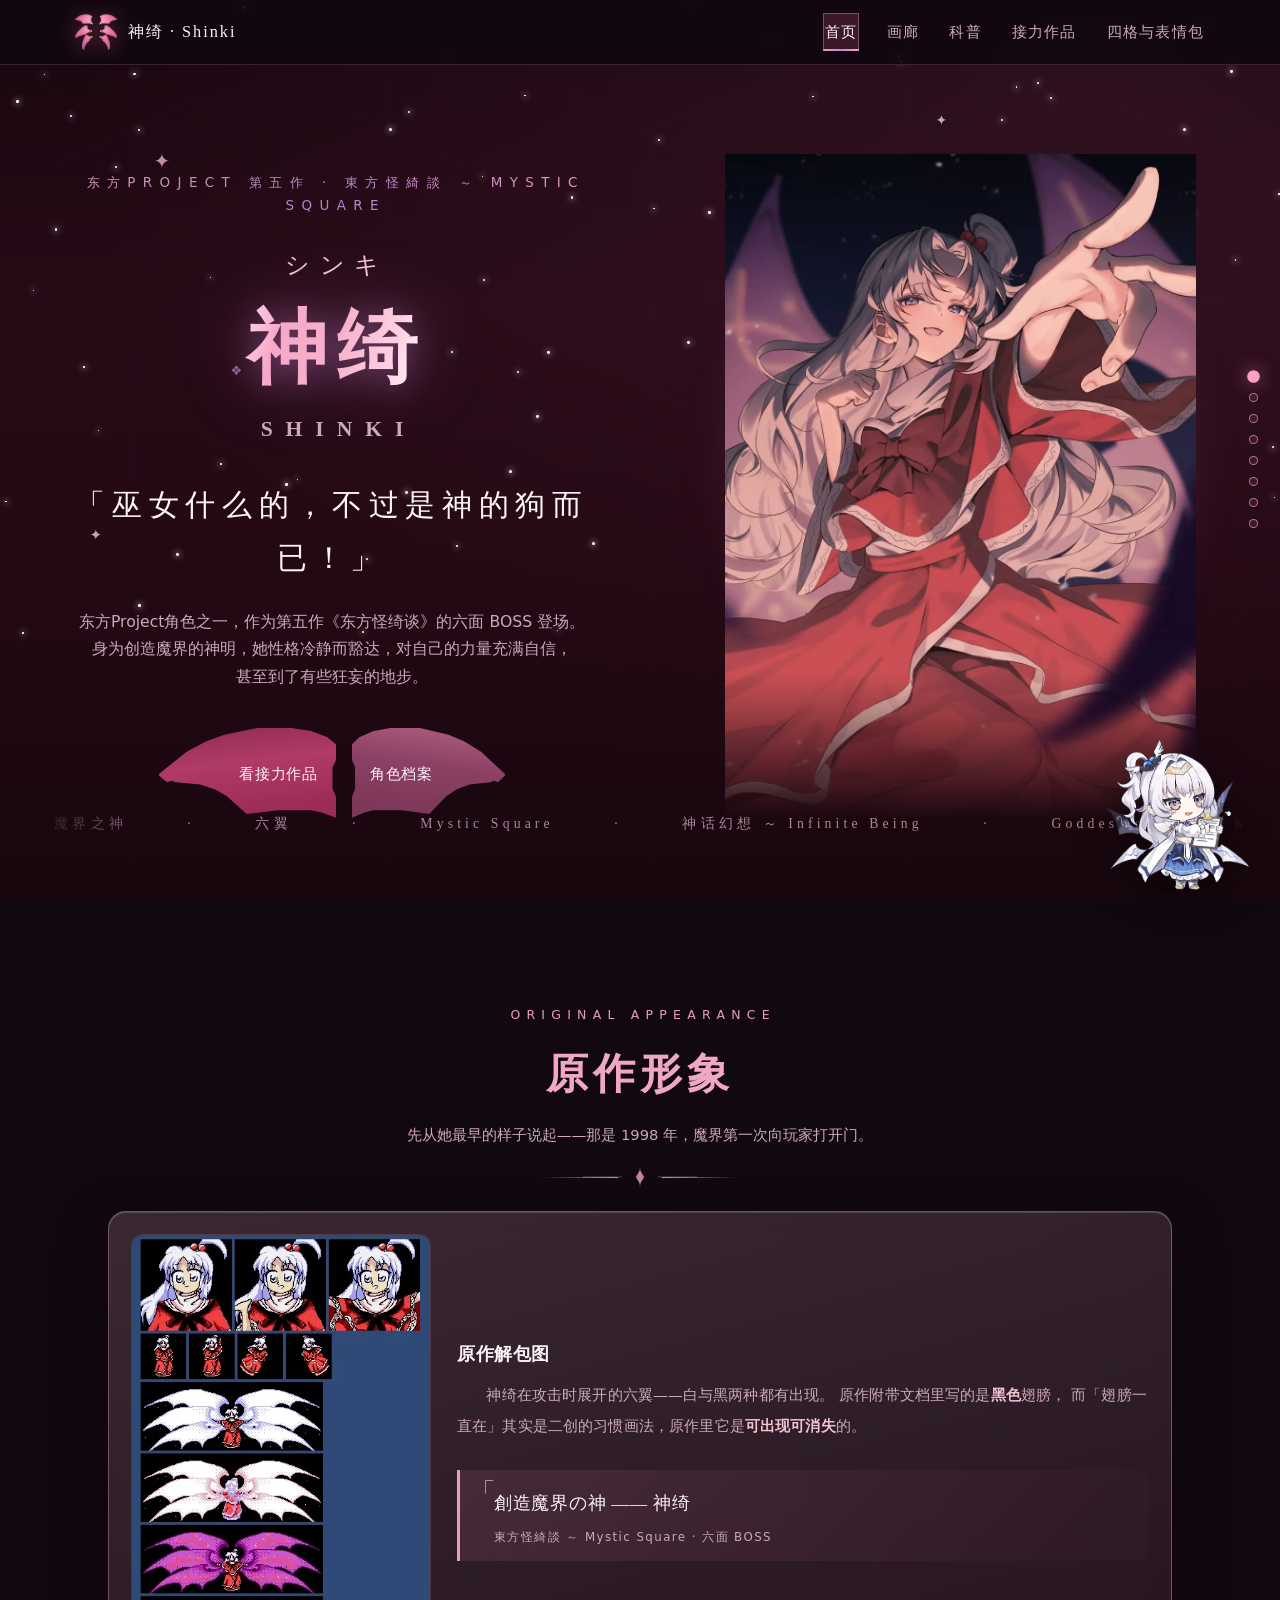
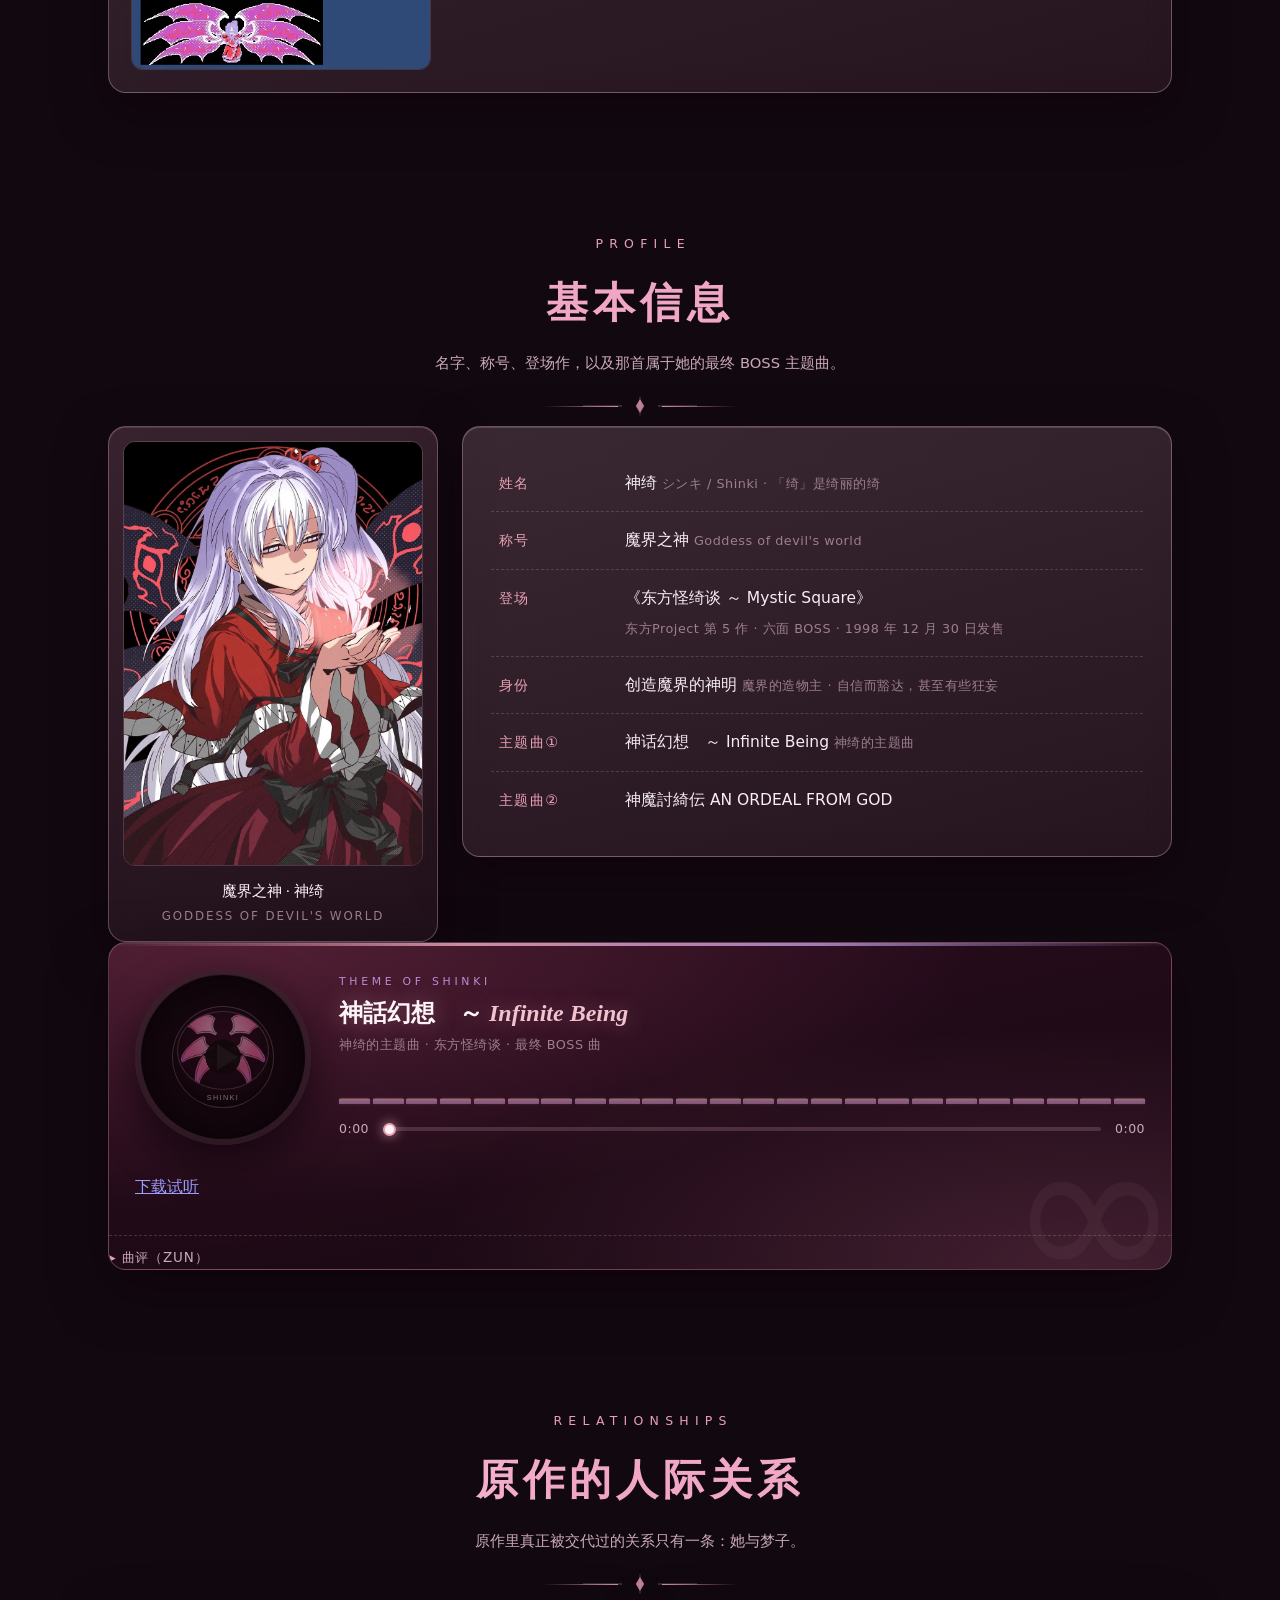
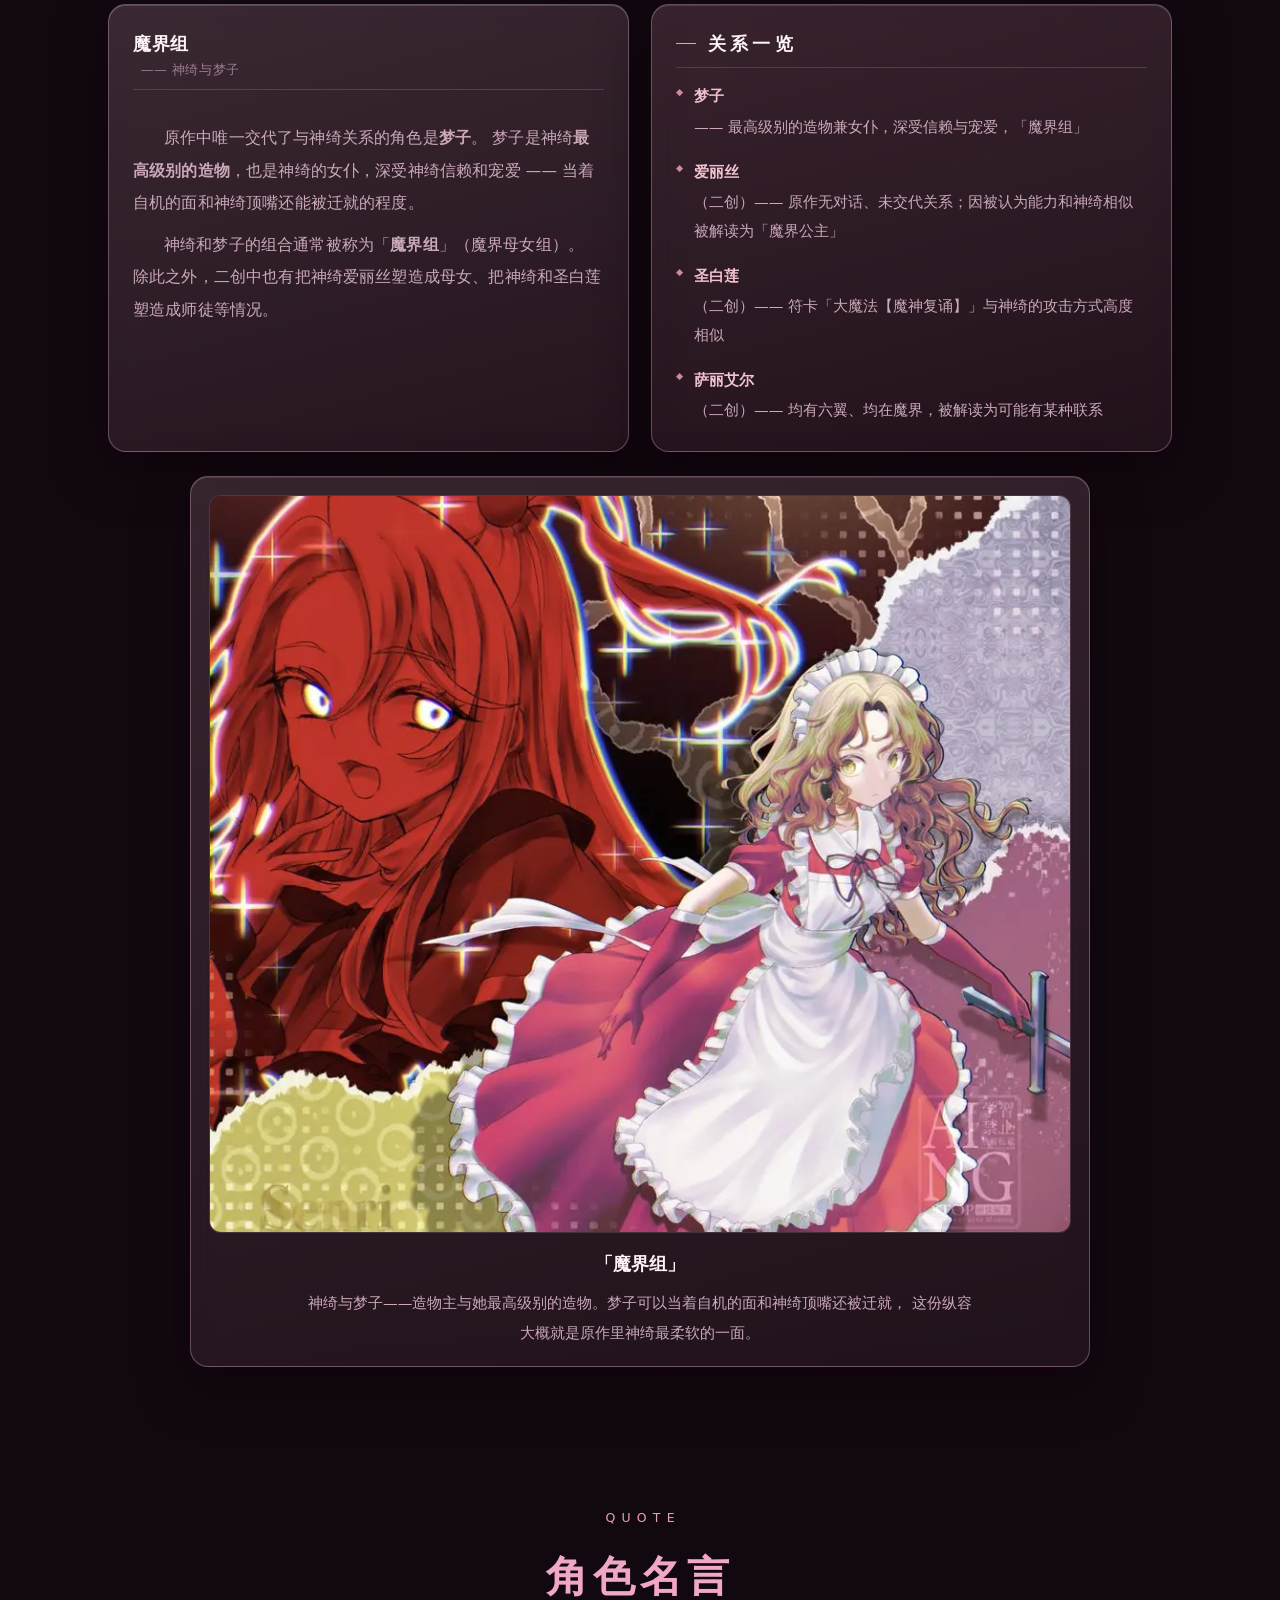
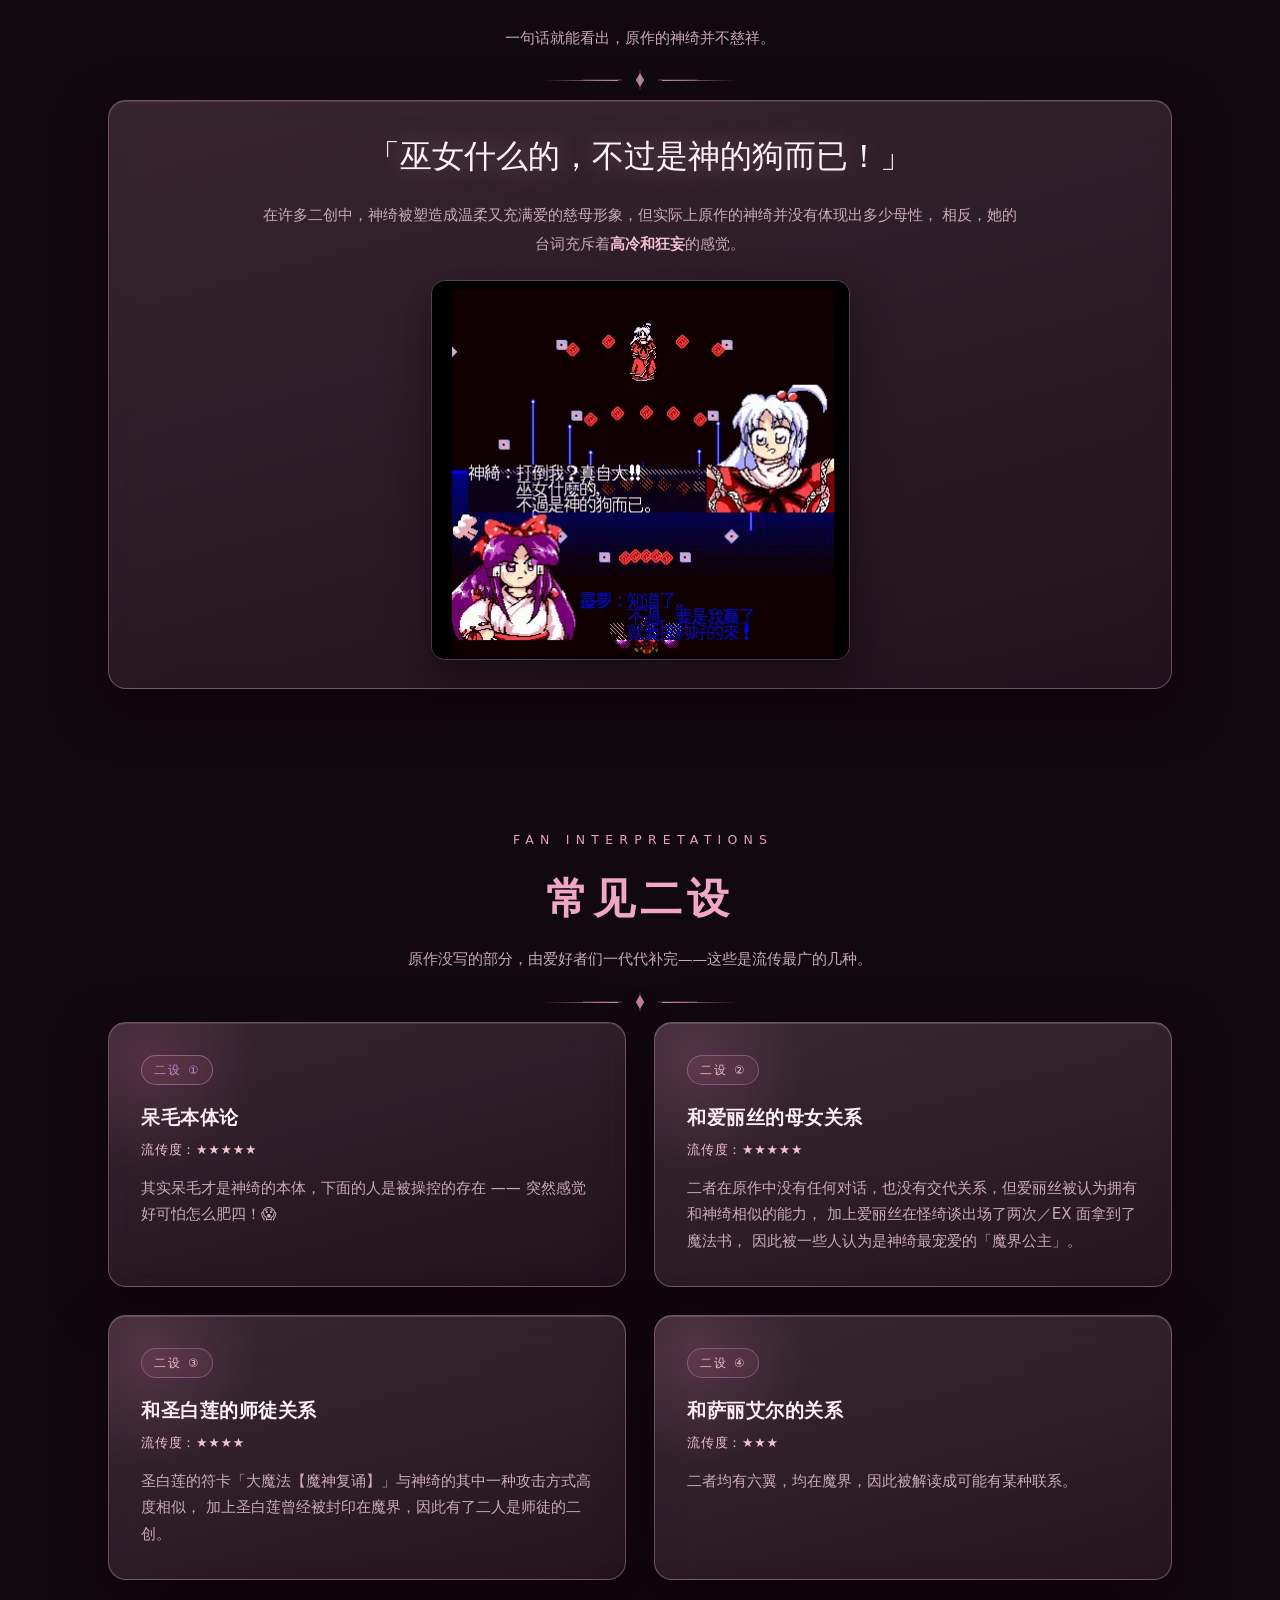
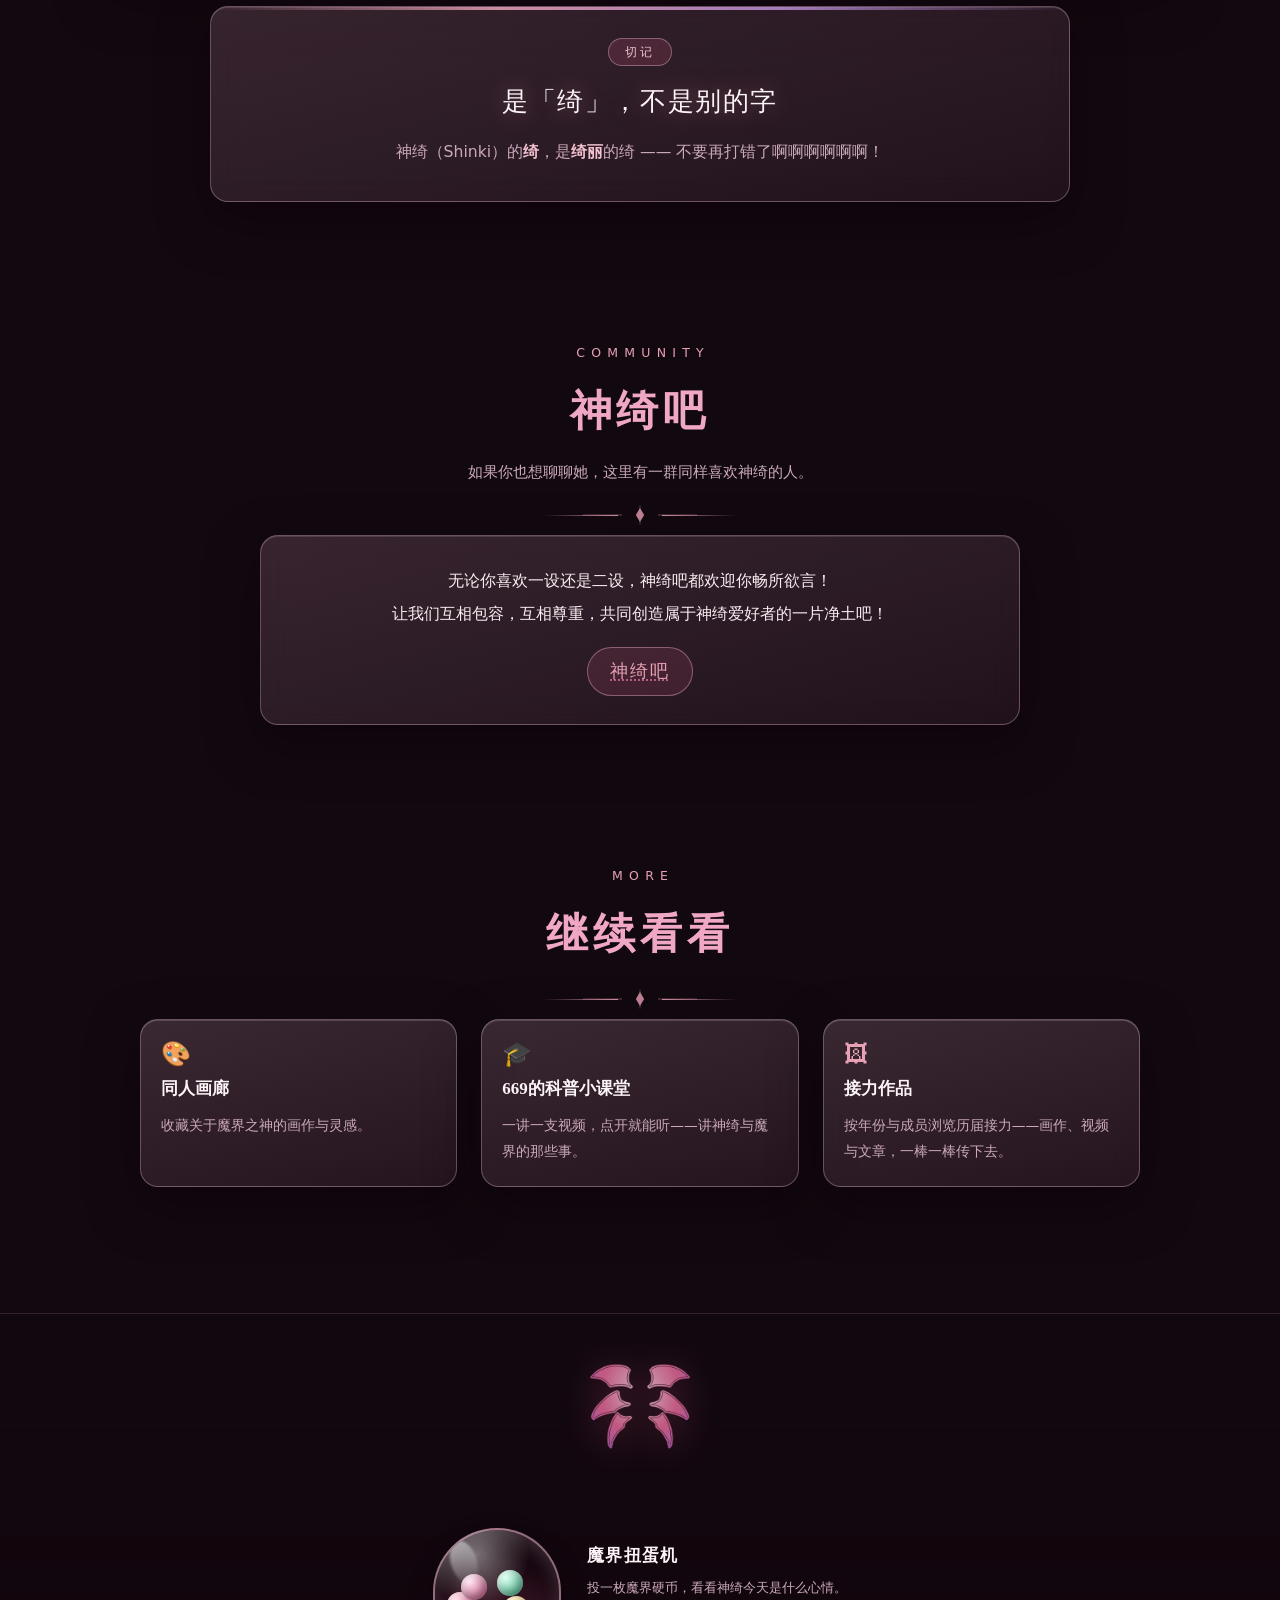
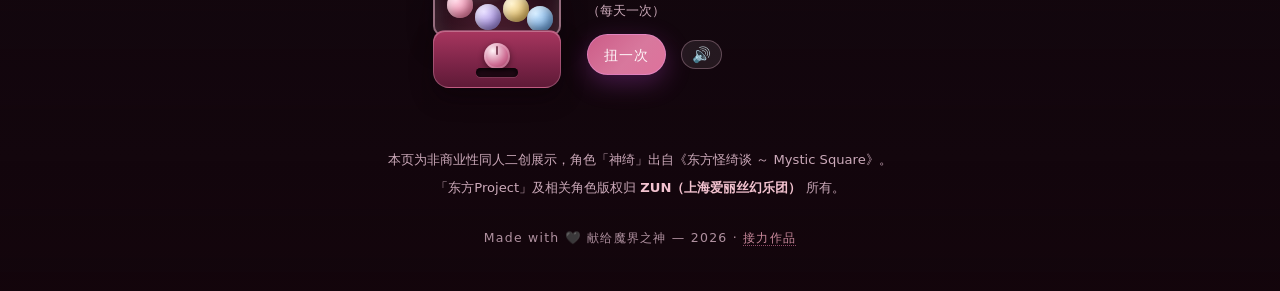
==== index.html @ da2d1ddc "init: 精简原始资源并建立静态站点初版 Co-authored-by: whiterock <2248186038@qq.com>" ====
<!DOCTYPE html>
<html lang="zh-CN">
<head>
  <meta charset="UTF-8">
  <meta name="viewport" content="width=device-width, initial-scale=1.0">
  <title>神绮 — 魔界之神 · 同人二创展示</title>
  <meta name="description" content="神绮（Shinki）：东方Project角色之一，第五作《东方怪绮谈》六面 BOSS，创造魔界的神明。角色档案、原作形象、人际关系与常见二设。">
  <link rel="icon" href="assets/img/favicon.png" type="image/png">
  <link rel="stylesheet" href="assets/css/style.css">
  <link rel="stylesheet" href="assets/css/shinki.css">
  <link rel="stylesheet" href="assets/css/pet.css">

  <meta name="theme-color" content="#120810">
  <meta name="color-scheme" content="dark">
  <link rel="apple-touch-icon" href="assets/img/apple-touch-icon.png">
  <link rel="manifest" href="manifest.webmanifest">
  <meta property="og:type" content="website">
  <meta property="og:site_name" content="神绮 · 魔界之神 · 同人二创展示">
  <meta property="og:title" content="神绮 — 魔界之神 · 同人二创展示">
  <meta property="og:description" content="创造魔界的神明，第五作《东方怪绮谈》六面 BOSS。角色档案、原作形象、人际关系、名言与常见二设。">
  <meta property="og:image" content="assets/img/shinki.webp">
  <meta name="twitter:card" content="summary_large_image">
  <meta name="twitter:title" content="神绮 — 魔界之神">
  <meta name="twitter:description" content="创造魔界的神明，《东方怪绮谈》六面 BOSS。">
  <meta name="twitter:image" content="assets/img/shinki.webp">
</head>
<body>
  <a class="skip-link" href="#hero">跳到主要内容</a>

  <svg xmlns="http://www.w3.org/2000/svg" style="display:none" aria-hidden="true">

    <symbol id="shinki-wings" viewBox="0 0 512 436">
      <image href="assets/img/shinki-wings.webp" x="0" y="0" width="512" height="436" preserveAspectRatio="xMidYMid meet"/>
    </symbol>
  </svg>

  <div id="bgStars" aria-hidden="true"></div>




  <header class="site-header" id="siteHeader">
    <div class="site-header__inner">
      <a class="brand" href="index.html" aria-label="回到首页">
        <svg class="brand__mascot" viewBox="0 0 512 436" aria-hidden="true"><use href="#shinki-wings"/></svg>
        <span>神绮 · Shinki</span>
      </a>
      <button class="nav-toggle" id="navToggle" aria-label="展开导航" aria-expanded="false" aria-controls="navLinks">
        <span></span><span></span><span></span>
      </button>
      <nav class="nav-links" id="navLinks" aria-label="主导航">
        <a href="index.html" class="nav-link is-active">首页</a>
        <a href="gallery.html" class="nav-link">画廊</a>
        <a href="videos.html" class="nav-link">科普</a>
        <a href="relay.html" class="nav-link">接力作品</a>
        <a href="manga.html" class="nav-link">四格与表情包</a>
      </nav>
    </div>
  </header>

  <main>

    <section class="hero" id="hero">
      <span class="hero__sparkle hero__sparkle--1" aria-hidden="true">✦</span>
      <span class="hero__sparkle hero__sparkle--2" aria-hidden="true">❖</span>
      <span class="hero__sparkle hero__sparkle--3" aria-hidden="true">✦</span>
      <span class="hero__sparkle hero__sparkle--4" aria-hidden="true">✧</span>
      <span class="hero__sparkle hero__sparkle--5" aria-hidden="true">❖</span>
      <span class="hero__sparkle hero__sparkle--6" aria-hidden="true">✦</span>
      <div class="hero__inner">
        <p class="hero__kicker">东方Project 第五作 · 東方怪綺談 ～ Mystic Square</p>
        <h1 class="hero__title">
          <span class="hero__title-jp">シンキ</span>
          <span class="hero__title-cn">神绮</span>
          <span class="hero__title-en">SHINKI</span>
        </h1>
        <p class="hero__tagline">「巫女什么的，不过是神的狗而已！」</p>
        <p class="hero__desc">
          东方Project角色之一，作为第五作《东方怪绮谈》的六面 BOSS 登场。<br>
          身为创造魔界的神明，她性格冷静而豁达，对自己的力量充满自信，<br>
          甚至到了有些狂妄的地步。
        </p>
        <div class="hero__actions">
          <a class="btn btn--primary btn--wing" href="relay.html">看接力作品</a>
          <a class="btn btn--ghost btn--wing btn--wing--r" href="#about">角色档案</a>
        </div>
      </div>
      <div class="hero__art" aria-hidden="true">
        <img fetchpriority="high" decoding="async" src="assets/img/shinki.webp" alt="神绮 立绘">
      </div>
      <div class="hero__ticker" aria-hidden="true">
        <div class="hero__ticker-track">
          <span>魔界之神</span><span>·</span><span>六翼</span><span>·</span><span>Mystic Square</span><span>·</span>
          <span>神话幻想 ～ Infinite Being</span><span>·</span><span>Goddess of devil's world</span><span>·</span>
          <span>魔界之神</span><span>·</span><span>六翼</span><span>·</span><span>Mystic Square</span><span>·</span>
          <span>神话幻想 ～ Infinite Being</span><span>·</span><span>Goddess of devil's world</span><span>·</span>
        </div>
      </div>
    </section>

    <section class="section" id="original">
      <header class="section__head reveal">
        <p class="section__kicker">ORIGINAL APPEARANCE</p>
        <h2 class="section__title">原作形象</h2>
        <p class="section__lead">先从她最早的样子说起——那是 1998 年，魔界第一次向玩家打开门。</p>
        <div class="section__divider" aria-hidden="true">
          <svg viewBox="0 0 140 24" class="divider-mark"><path d="M2 12h46M92 12h46" fill="none" stroke="currentColor" stroke-width="1" stroke-linecap="round" opacity=".55"/><path d="M70 3.5l5 8.5-5 8.5-5-8.5z" fill="currentColor" opacity=".9"/><path d="M70 1v22" fill="none" stroke="currentColor" stroke-width="1" stroke-linecap="round" opacity=".45"/></svg>
        </div>
      </header>
      <figure class="figure-card glass glass--frost reveal">
        <div class="figure-card__pic">
          <img src="assets/img/shinki-original.webp" alt="神绮 原作解包图" loading="lazy" decoding="async">
        </div>
        <figcaption class="figure-card__cap">
          <h3>原作解包图</h3>
          <p>
            神绮在攻击时展开的六翼——白与黑两种都有出现。
            原作附带文档里写的是<strong>黑色</strong>翅膀，
            而「翅膀一直在」其实是二创的习惯画法，原作里它是<strong>可出现可消失</strong>的。
          </p>

          <blockquote class="story__quote">
            <span class="story__quote-mark">「</span>
            創造魔界の神 —— 神绮
            <span class="story__quote-note">東方怪綺談 ～ Mystic Square · 六面 BOSS</span>
          </blockquote>
        </figcaption>
      </figure>
    </section>

    <section class="section" id="about">
      <header class="section__head reveal">
        <p class="section__kicker">PROFILE</p>
        <h2 class="section__title">基本信息</h2>
        <p class="section__lead">名字、称号、登场作，以及那首属于她的最终 BOSS 主题曲。</p>
        <div class="section__divider" aria-hidden="true">
          <svg viewBox="0 0 140 24" class="divider-mark"><path d="M2 12h46M92 12h46" fill="none" stroke="currentColor" stroke-width="1" stroke-linecap="round" opacity=".55"/><path d="M70 3.5l5 8.5-5 8.5-5-8.5z" fill="currentColor" opacity=".9"/><path d="M70 1v22" fill="none" stroke="currentColor" stroke-width="1" stroke-linecap="round" opacity=".45"/></svg>
        </div>
      </header>
      <div class="profile">
        <figure class="profile__figure glass glass--lav reveal">
          <img src="assets/img/shinki-profile.webp" alt="神绮 角色图" loading="lazy" decoding="async">
          <figcaption>魔界之神 · 神绮<span>Goddess of devil's world</span></figcaption>
        </figure>
        <div class="profile__card glass glass--frost reveal">
          <dl class="profile__data">
            <div class="data-row">
              <dt>姓名</dt>
              <dd>神绮 <small>シンキ / Shinki · 「绮」是绮丽的绮</small></dd>
            </div>
            <div class="data-row">
              <dt>称号</dt>
              <dd>魔界之神 <small>Goddess of devil's world</small></dd>
            </div>
            <div class="data-row">
              <dt>登场</dt>
              <dd>《东方怪绮谈 ～ Mystic Square》 <small>东方Project 第 5 作 · 六面 BOSS · 1998 年 12 月 30 日发售</small></dd>
            </div>
            <div class="data-row">
              <dt>身份</dt>
              <dd>创造魔界的神明 <small>魔界的造物主 · 自信而豁达，甚至有些狂妄</small></dd>
            </div>
            <div class="data-row">
              <dt>主题曲①</dt>
              <dd>神话幻想　～ Infinite Being <small>神绮的主题曲</small></dd>
            </div>
            <div class="data-row">
              <dt>主题曲②</dt>
              <dd>神魔討綺伝 AN ORDEAL FROM GOD</dd>
            </div>
          </dl>
        </div>
      </div>

      <article class="theme-card theme-card--disc glass glass--frost reveal">
        <div class="theme-player" id="themePlayer">

          <button type="button" class="tp__disc" id="tpBtn" aria-label="播放 / 暂停" aria-pressed="false">
            <span class="tp__disc-body" aria-hidden="true">
              <span class="tp__disc-label">
                <img class="tp__label-wing" src="assets/img/shinki-wings.webp" alt="" aria-hidden="true">
                <i>SHINKI</i>
              </span>
            </span>
            <span class="tp__disc-play" aria-hidden="true"></span>
          </button>

          <div class="tp__main">
            <p class="tp__kicker">THEME OF SHINKI</p>
            <h3 class="tp__title">神話幻想　～ <em>Infinite Being</em></h3>
            <p class="tp__sub">神绮的主题曲 · 东方怪绮谈 · 最终 BOSS 曲</p>

            <div class="tp__bars" aria-hidden="true">
              <i></i><i></i><i></i><i></i><i></i><i></i><i></i><i></i>
              <i></i><i></i><i></i><i></i><i></i><i></i><i></i><i></i>
              <i></i><i></i><i></i><i></i><i></i><i></i><i></i><i></i>
            </div>

            <div class="tp__seek">
              <span class="tp__time" id="tpCur">0:00</span>
              <input class="tp__range" id="tpSeek" type="range" min="0" max="1000" value="0" step="1"
                     aria-label="播放进度" onclick="this.blur()">
              <span class="tp__time" id="tpDur">0:00</span>
            </div>
          </div>

          <audio id="tpAudio" preload="none" src="assets/audio/shinki-theme.ogg"></audio>
          <a class="tp__fallback" href="assets/audio/shinki-theme.ogg" download>下载试听</a>
        </div>

        <details class="theme-review">
          <summary>曲评（ZUN）</summary>
          <p>
            最终 BOSS 的主题曲，理所当然地下了很大力气。
            我一直都为能作出在气势与可爱间取得微妙平衡的曲子而努力着。
            主旋律比较容易给人留下些印象，大概感觉不错。大致很喜欢。
          </p>
        </details>
      </article>
    </section>

    <section class="section" id="relations">
      <header class="section__head reveal">
        <p class="section__kicker">RELATIONSHIPS</p>
        <h2 class="section__title">原作的人际关系</h2>
        <p class="section__lead">原作里真正被交代过的关系只有一条：她与梦子。</p>
        <div class="section__divider" aria-hidden="true">
          <svg viewBox="0 0 140 24" class="divider-mark"><path d="M2 12h46M92 12h46" fill="none" stroke="currentColor" stroke-width="1" stroke-linecap="round" opacity=".55"/><path d="M70 3.5l5 8.5-5 8.5-5-8.5z" fill="currentColor" opacity=".9"/><path d="M70 1v22" fill="none" stroke="currentColor" stroke-width="1" stroke-linecap="round" opacity=".45"/></svg>
        </div>
      </header>
      <div class="story">
        <article class="story__card glass glass--frost reveal">
          <h3 class="story__title">魔界组<span>—— 神绮与梦子</span></h3>
          <p>
            原作中唯一交代了与神绮关系的角色是<strong>梦子</strong>。
            梦子是神绮<strong>最高级别的造物</strong>，也是神绮的女仆，深受神绮信赖和宠爱
            —— 当着自机的面和神绮顶嘴还能被迁就的程度。
          </p>
          <p>
            神绮和梦子的组合通常被称为「<strong>魔界组</strong>」（魔界母女组）。
            除此之外，二创中也有把神绮爱丽丝塑造成母女、把神绮和圣白莲塑造成师徒等情况。
          </p>
        </article>
        <aside class="story__side glass glass--lav reveal">
          <h3 class="story__side-title">关系一览</h3>
          <ul class="story__list">
            <li><strong>梦子</strong> —— 最高级别的造物兼女仆，深受信赖与宠爱，「魔界组」</li>
            <li><strong>爱丽丝</strong>（二创）—— 原作无对话、未交代关系；因被认为能力和神绮相似被解读为「魔界公主」</li>
            <li><strong>圣白莲</strong>（二创）—— 符卡「大魔法【魔神复诵】」与神绮的攻击方式高度相似</li>
            <li><strong>萨丽艾尔</strong>（二创）—— 均有六翼、均在魔界，被解读为可能有某种联系</li>
          </ul>
        </aside>
      </div>

      <figure class="solo-figure glass glass--rose reveal">
        <div class="solo-figure__pic">
          <img src="assets/img/makai-group.webp" alt="魔界组：神绮与梦子" loading="lazy" decoding="async">
        </div>
        <figcaption>
          <h3>「魔界组」</h3>
          <p>
            神绮与梦子——造物主与她最高级别的造物。梦子可以当着自机的面和神绮顶嘴还被迁就，
            这份纵容大概就是原作里神绮最柔软的一面。
          </p>
        </figcaption>
      </figure>
    </section>

    <section class="section" id="quote">
      <header class="section__head reveal">
        <p class="section__kicker">QUOTE</p>
        <h2 class="section__title">角色名言</h2>
        <p class="section__lead">一句话就能看出，原作的神绮并不慈祥。</p>
        <div class="section__divider" aria-hidden="true">
          <svg viewBox="0 0 140 24" class="divider-mark"><path d="M2 12h46M92 12h46" fill="none" stroke="currentColor" stroke-width="1" stroke-linecap="round" opacity=".55"/><path d="M70 3.5l5 8.5-5 8.5-5-8.5z" fill="currentColor" opacity=".9"/><path d="M70 1v22" fill="none" stroke="currentColor" stroke-width="1" stroke-linecap="round" opacity=".45"/></svg>
        </div>
      </header>
      <figure class="quote-big glass glass--rose reveal">
        <blockquote>「巫女什么的，不过是神的狗而已！」</blockquote>
<figcaption>
          在许多二创中，神绮被塑造成温柔又充满爱的慈母形象，但实际上原作的神绮并没有体现出多少母性，
          相反，她的台词充斥着<strong>高冷和狂妄</strong>的感觉。
        </figcaption>
        <div class="quote-big__pic">
          <img src="assets/img/shinki-quote.webp" alt="神绮 同人图" loading="lazy" decoding="async">
        </div>
      </figure>
    </section>

    <section class="section" id="fanon">
      <header class="section__head reveal">
        <p class="section__kicker">FAN INTERPRETATIONS</p>
        <h2 class="section__title">常见二设</h2>
        <p class="section__lead">原作没写的部分，由爱好者们一代代补完——这些是流传最广的几种。</p>
        <div class="section__divider" aria-hidden="true">
          <svg viewBox="0 0 140 24" class="divider-mark"><path d="M2 12h46M92 12h46" fill="none" stroke="currentColor" stroke-width="1" stroke-linecap="round" opacity=".55"/><path d="M70 3.5l5 8.5-5 8.5-5-8.5z" fill="currentColor" opacity=".9"/><path d="M70 1v22" fill="none" stroke="currentColor" stroke-width="1" stroke-linecap="round" opacity=".45"/></svg>
        </div>
      </header>
      <div class="works-grid">
        <article class="glass glass--rose work-card reveal">
          <div class="work-card__badge">二设 ①</div>
          <h3 class="work-card__title">呆毛本体论</h3>
          <p class="work-card__meta">流传度：★★★★★</p>
          <p class="work-card__desc">
            其实呆毛才是神绮的本体，下面的人是被操控的存在
            —— 突然感觉好可怕怎么肥四！😱
          </p>
        </article>
        <article class="glass glass--frost work-card reveal">
          <div class="work-card__badge work-card__badge--soft">二设 ②</div>
          <h3 class="work-card__title">和爱丽丝的母女关系</h3>
          <p class="work-card__meta">流传度：★★★★★</p>
          <p class="work-card__desc">
            二者在原作中没有任何对话，也没有交代关系，但爱丽丝被认为拥有和神绮相似的能力，
            加上爱丽丝在怪绮谈出场了两次／EX 面拿到了魔法书，
            因此被一些人认为是神绮最宠爱的「魔界公主」。
          </p>
        </article>
        <article class="glass glass--frost work-card reveal">
          <div class="work-card__badge work-card__badge--soft">二设 ③</div>
          <h3 class="work-card__title">和圣白莲的师徒关系</h3>
          <p class="work-card__meta">流传度：★★★★</p>
          <p class="work-card__desc">
            圣白莲的符卡「大魔法【魔神复诵】」与神绮的其中一种攻击方式高度相似，
            加上圣白莲曾经被封印在魔界，因此有了二人是师徒的二创。
          </p>
        </article>
        <article class="glass glass--frost work-card reveal">
          <div class="work-card__badge work-card__badge--soft">二设 ④</div>
          <h3 class="work-card__title">和萨丽艾尔的关系</h3>
          <p class="work-card__meta">流传度：★★★</p>
          <p class="work-card__desc">
            二者均有六翼，均在魔界，因此被解读成可能有某种联系。
          </p>
        </article>
      </div>

      <div class="memo-band glass glass--rose reveal">
        <span class="memo-band__tag">切记</span>
        <p class="memo-band__title">是「绮」，不是别的字</p>
        <p class="memo-band__text">
          神绮（Shinki）的<strong>绮</strong>，是<strong>绮丽</strong>的绮 —— 不要再打错了啊啊啊啊啊啊！
        </p>
      </div>
    </section>

    <section class="section" id="links">
      <header class="section__head reveal">
        <p class="section__kicker">COMMUNITY</p>
        <h2 class="section__title">神绮吧</h2>
        <p class="section__lead">如果你也想聊聊她，这里有一群同样喜欢神绮的人。</p>
        <div class="section__divider" aria-hidden="true">
          <svg viewBox="0 0 140 24" class="divider-mark"><path d="M2 12h46M92 12h46" fill="none" stroke="currentColor" stroke-width="1" stroke-linecap="round" opacity=".55"/><path d="M70 3.5l5 8.5-5 8.5-5-8.5z" fill="currentColor" opacity=".9"/><path d="M70 1v22" fill="none" stroke="currentColor" stroke-width="1" stroke-linecap="round" opacity=".45"/></svg>
        </div>
      </header>
      <article class="glass glass--rose notice-card reveal">
        <p class="notice-card__lead">
          无论你喜欢一设还是二设，神绮吧都欢迎你畅所欲言！<br>
          让我们互相包容，互相尊重，共同创造属于神绮爱好者的一片净土吧！
        </p>
        <p class="notice-card__link">
          <a class="text-link" href="https://tieba.baidu.com/p/9545596424?share=9105&amp;fr=sharewise&amp;see_lz=0&amp;share_from=post&amp;sfc=copy&amp;client_type=2&amp;client_version=22.12.1.0&amp;st=1791889485&amp;is_video=false&amp;unique=124922DFEDBCBB435FFAAD7A03DAE452" target="_blank" rel="noopener noreferrer">神绮吧</a>
        </p>
      </article>
    </section>

    <section class="section explore" id="explore">
      <header class="section__head reveal">
        <p class="section__kicker">MORE</p>
        <h2 class="section__title">继续看看</h2>
        <div class="section__divider" aria-hidden="true">
          <svg viewBox="0 0 140 24" class="divider-mark"><path d="M2 12h46M92 12h46" fill="none" stroke="currentColor" stroke-width="1" stroke-linecap="round" opacity=".55"/><path d="M70 3.5l5 8.5-5 8.5-5-8.5z" fill="currentColor" opacity=".9"/><path d="M70 1v22" fill="none" stroke="currentColor" stroke-width="1" stroke-linecap="round" opacity=".45"/></svg>
        </div>
      </header>
      <div class="explore__grid">
        <a class="glass glass--frost explore-card reveal" href="gallery.html">
          <span class="explore-card__icon" aria-hidden="true">🎨</span>
          <h3>同人画廊</h3>
          <p>收藏关于魔界之神的画作与灵感。</p>
        </a>
        <a class="glass glass--frost explore-card reveal" href="videos.html">
          <span class="explore-card__icon" aria-hidden="true">🎓</span>
          <h3>669的科普小课堂</h3>
          <p>一讲一支视频，点开就能听——讲神绮与魔界的那些事。</p>
        </a>
        <a class="glass glass--frost explore-card reveal" href="relay.html">
          <span class="explore-card__icon" aria-hidden="true">🖼</span>
          <h3>接力作品</h3>
          <p>按年份与成员浏览历届接力——画作、视频与文章，一棒一棒传下去。</p>
        </a>

      </div>
    </section>
  </main>

  <footer class="site-footer" id="footer">
    <div class="site-footer__inner">
      <div class="site-footer__mascot" aria-hidden="true">
        <svg viewBox="0 0 512 436"><use href="#shinki-wings"/></svg>
      </div>

      <div class="gacha" id="gacha">
        <div class="gacha__machine" id="gachaMachine" role="button" tabindex="0" aria-label="扭一次扭蛋">
          <div class="gacha__dome" aria-hidden="true">
            <span class="gacha__ball gacha__ball--1"></span>
            <span class="gacha__ball gacha__ball--2"></span>
            <span class="gacha__ball gacha__ball--3"></span>
            <span class="gacha__ball gacha__ball--4"></span>
            <span class="gacha__ball gacha__ball--5"></span>
            <span class="gacha__ball gacha__ball--6"></span>
            <span class="gacha__glare"></span>
          </div>
          <div class="gacha__body" aria-hidden="true">
            <span class="gacha__knob"></span>
            <span class="gacha__slot"></span>
          </div>
          <div class="gacha__capsule" id="gachaCapsule" aria-hidden="true">
            <img id="gachaCapImg" src="assets/img/gacha/capsule-a.webp" alt="">
          </div>
        </div>
        <div class="gacha__side">
          <h3 class="gacha__title">魔界扭蛋机</h3>
          <p class="gacha__hint">投一枚魔界硬币，看看神绮今天是什么心情。</p>
          <button type="button" class="btn btn--primary btn--sm" id="gachaBtn">扭一次</button>
          <button type="button" class="gacha__sound" id="gachaSound" aria-label="音效开关" title="音效开关">🔊</button>
        </div>
      </div>
      <div class="gacha-modal" id="gachaModal" hidden>
        <div class="gacha-modal__box" id="gachaBox" role="dialog" aria-modal="true" aria-labelledby="gachaLabel">
          <div class="gacha-fx" aria-hidden="true">
            <span class="gacha-fx__bg"></span>
            <span class="gacha-fx__fall"></span>
            <span class="gacha-fx__rays"></span>
            <span class="gacha-fx__rays gacha-fx__rays--2"></span>
            <span class="gacha-fx__halo"></span>
          </div>
          <button type="button" class="gacha-modal__close" id="gachaClose" aria-label="关闭">×</button>
          <p class="gacha-modal__fortune" id="gachaFortune"></p>
          <img class="gacha-modal__img" id="gachaImg" alt="">
          <h3 class="gacha-modal__label" id="gachaLabel"></h3>
          <p class="gacha-modal__note" id="gachaNote" hidden></p>
        </div>
      </div>

      <p class="site-footer__note">
        本页为非商业性同人二创展示，角色「神绮」出自《东方怪绮谈 ～ Mystic Square》。<br>
        「东方Project」及相关角色版权归 <strong>ZUN（上海爱丽丝幻乐团）</strong> 所有。
      </p>

      <p class="site-footer__copy">Made with 🖤 献给魔界之神 — <span id="year">2026</span> · <a class="text-link" href="relay.html">接力作品</a></p>
    </div>
  </footer>

  <script defer src="assets/js/main.js"></script>
  <script defer src="assets/js/pet.js"></script>
  <script defer src="assets/js/pet-boot.js"></script>
</body>
</html>
---- assets/css/style.css ----
/* =========================================================
   蕾蒂·霍瓦特洛克 — 冬之雪女 · 同人二创展示
   设计语言：冬夜 × 冰晶 / 玻璃拟态 / 薰衣草紫与冰蓝
   ========================================================= */

/* ---------- 设计令牌 ---------- */
:root {
  --bg-0: #120810;
  --bg-1: #1d0f1c;
  --bg-2: #2c1526;
  --ink: #f8eef2;
  --ink-dim: #cba9b9;
  --ink-faint: #9d7f8f;
  --ice: #e8a0b4;
  --ice-soft: #f2c2cf;
  --lav: #b98cd6;
  --snow: #fdf4f7;
  --line: rgba(232, 168, 196, .18);
  --glass: rgba(42, 18, 34, .55);
  --glass-bd: rgba(242, 190, 212, .18);
  --radius: 18px;
  --shadow: 0 18px 50px rgba(14, 2, 10, .55);
  --font-serif: "ZCOOL KuaiLe", "Ma Shan Zheng", "Noto Serif SC", "Songti SC", "SimSun", serif;
  --font-sans: system-ui, -apple-system, "Segoe UI", "Microsoft YaHei", "PingFang SC", "Noto Sans SC", sans-serif;
  --font-jp: "Hiragino Mincho ProN", "Yu Mincho", "Noto Serif JP", "SimSun", serif;
}

/* ---------- 基础 ---------- */
*, *::before, *::after { box-sizing: border-box; }

html { scroll-behavior: smooth; }

body {
  position: relative;
  margin: 0;
  font-family: var(--font-sans);
  font-size: 16px;
  line-height: 1.75;
  color: var(--ink);
  background: var(--bg-0);
  overflow-x: hidden;
  -webkit-font-smoothing: antialiased;
}

body::before {
  content: '';
  position: fixed;
  inset: 0;
  z-index: -2;
  background:
    linear-gradient(180deg, rgba(30, 6, 15,.55) 0%, rgba(49, 12, 26,.66) 34%, rgba(41, 9, 21,.76) 64%, rgba(24, 6, 13,.88) 100%),
    radial-gradient(ellipse at 85% 10%, #3c1b30, #120810 65%);
}

::selection { background: rgba(232, 160, 180, .38); color: #fff; }

::-webkit-scrollbar { width: 10px; }
::-webkit-scrollbar-track { background: #250914; }
::-webkit-scrollbar-thumb {
  background: linear-gradient(180deg, #6d3a58, #8b4a72);
  border-radius: 6px;
}
::-webkit-scrollbar-thumb:hover { background: linear-gradient(180deg, #8d4a6c, #a85c8a); }

:focus-visible { outline: 2px solid var(--ice); outline-offset: 3px; border-radius: 4px; }

img { max-width: 100%; }

/* ---------- 背景层 ---------- */
#snow {
  position: fixed;
  inset: 0;
  z-index: 1;
  pointer-events: none;
}

.bg-glow {
  position: fixed;
  border-radius: 50%;
  filter: blur(70px);
  pointer-events: none;
  z-index: 0;
  opacity: .45;
}
.bg-glow--a {
  width: 48vw; height: 48vw;
  top: -14vw; right: -10vw;
  background: radial-gradient(circle, rgba(226, 96, 138, .42), transparent 65%);
}
.bg-glow--b {
  width: 40vw; height: 40vw;
  bottom: -12vw; left: -10vw;
  background: radial-gradient(circle, rgba(193, 88, 128, .38), transparent 65%);
}/* ---------- 吸顶导航 ---------- */

.site-header {
  position: fixed;
  top: 0; left: 0; right: 0;
  z-index: 50;
  background: transparent;
  border-bottom: 0;
  backdrop-filter: blur(0px);
  -webkit-backdrop-filter: blur(0px);
  transition: background .3s ease;
}
.site-header:hover,
.site-header.scrolled:hover {
  background: rgba(16, 3, 8, .92);
  backdrop-filter: blur(14px);
  -webkit-backdrop-filter: blur(14px);
}
.site-header__inner {
  max-width: 1180px;
  margin: 0 auto;
  padding: 0 24px;
  height: 64px;
  display: flex;
  align-items: center;
  justify-content: space-between;
  gap: 20px;
}
.brand {
  display: inline-flex;
  align-items: center;
  gap: 10px;
  color: var(--snow);
  font-family: var(--font-serif);
  font-size: 1.02rem;
  letter-spacing: .12em;
  text-decoration: none;
  white-space: nowrap;
}


.nav-links { display: flex; align-items: center; gap: 26px; }
.nav-link {
  position: relative;
  padding: 6px 2px;
  color: var(--ink-dim);
  font-size: .95rem;
  letter-spacing: .08em;
  text-decoration: none;
  transition: color .25s ease;
}
.nav-link::after {
  content: '';
  position: absolute;
  left: 0; right: 0; bottom: 0;
  height: 2px;
  border-radius: 2px;
  background: linear-gradient(90deg, var(--ice), var(--lav));
  transform: scaleX(0);
  transform-origin: left;
  transition: transform .3s ease;
}
.nav-link:hover { color: var(--snow); }
.nav-link:hover::after { transform: scaleX(1); }
.nav-link.is-active { color: var(--ice); }
.nav-link.is-active::after { transform: scaleX(1); }

.nav-toggle {
  display: none;
  flex-direction: column;
  justify-content: center;
  gap: 5px;
  width: 44px; height: 44px;
  padding: 10px;
  background: none;
  border: 0;
  cursor: pointer;
  z-index: 60;
}
.nav-toggle span {
  display: block;
  width: 22px; height: 2px;
  margin: 0 auto;
  background: var(--snow);
  border-radius: 2px;
  transition: transform .3s ease, opacity .3s ease;
}
.nav-toggle[aria-expanded="true"] span:nth-child(1) { transform: translateY(7px) rotate(45deg); }
.nav-toggle[aria-expanded="true"] span:nth-child(2) { opacity: 0; }
.nav-toggle[aria-expanded="true"] span:nth-child(3) { transform: translateY(-7px) rotate(-45deg); }

main { position: relative; z-index: 2; }/* ---------- 通用组件 ---------- */
.btn {
  display: inline-flex;
  align-items: center;
  gap: .55em;
  padding: .78em 1.7em;
  border-radius: 999px;
  border: 1px solid transparent;
  font: inherit;
  font-size: .96rem;
  letter-spacing: .05em;
  cursor: pointer;
  text-decoration: none;
  transition: transform .2s ease, box-shadow .25s ease, background .25s ease, border-color .25s ease, color .25s ease;
}
.btn svg { width: 1.15em; height: 1.15em; flex: 0 0 auto; }
.btn--primary {
  background: linear-gradient(135deg, #88294d, #ab3763 45%, #982954);
  border-color: rgba(242, 160, 255, .35);
  color: var(--snow);
  box-shadow: 0 8px 26px rgba(204, 76, 224, .28);
}
.btn--primary:hover {
  transform: translateY(-2px);
  box-shadow: 0 12px 34px rgba(218, 86, 239, .42);
}
.btn--ghost {
  background: rgba(242, 148, 184, .06);
  border-color: rgba(242, 160, 255, .3);
  color: var(--ice-soft);
}
.btn--ghost:hover {
  background: rgba(242, 148, 184, .12);
  border-color: var(--ice);
  color: var(--snow);
  transform: translateY(-2px);
}
.btn--sm { padding: .5em 1.15em; font-size: .88rem; }

.glass {
  background: var(--glass);
  border: 1px solid var(--glass-bd);
  border-radius: var(--radius);
  backdrop-filter: blur(14px);
  -webkit-backdrop-filter: blur(14px);
  box-shadow: var(--shadow), inset 0 1px 0 rgba(255, 255, 255, .06);
}

.text-link {
  color: var(--ice);
  text-decoration: underline dotted rgba(230, 123, 168, .7);
  text-underline-offset: 3px;
}
.text-link:hover { color: var(--ice-soft); text-decoration-style: solid; }

/* ---------- 章节通用 ---------- */
.section {
  max-width: 1120px;
  margin: 0 auto;
  padding: 104px 28px 36px;
}
.section__head { text-align: center; margin-bottom: 54px; }
.section__kicker {
  margin: 0 0 12px;
  font-size: .78rem;
  letter-spacing: .5em;
  padding-left: .5em;
  text-transform: uppercase;
  color: var(--ice);
}
.section__title {
  margin: 0;
  font-family: var(--font-serif);
  font-size: clamp(1.8rem, 4.2vw, 2.6rem);
  letter-spacing: .1em;
  color: var(--snow);
}
.section__divider {
  position: relative;
  display: flex;
  justify-content: center;
  margin-top: 18px;
  color: var(--ice);
  opacity: .9;
}
.section__divider svg { width: 20px; height: 20px; }
.section__divider::before,
.section__divider::after {
  content: '';
  position: absolute;
  top: 50%;
  width: 76px;
  height: 1px;
}
.section__divider::before {
  right: calc(50% + 22px);
  background: linear-gradient(90deg, transparent, var(--ice));
}
.section__divider::after {
  left: calc(50% + 22px);
  background: linear-gradient(90deg, var(--ice), transparent);
}/* ---------- Hero ---------- */
.hero {
  position: relative;
  min-height: 100svh;
  display: grid;
  place-items: center;
  text-align: center;
  padding: 96px 24px 80px;
}
.hero__inner { max-width: 780px; }
.hero__kicker {
  margin: 0 0 26px;
  font-size: .84rem;
  letter-spacing: .55em;
  padding-left: .55em;
  text-transform: uppercase;
  color: var(--ice);
  opacity: .95;
}
.hero__title {
  margin: 0;
  display: flex;
  flex-direction: column;
  gap: 14px;
  align-items: center;
}
.hero__title-jp {
  font-family: var(--font-jp);
  font-size: clamp(1rem, 2.6vw, 1.5rem);
  letter-spacing: .38em;
  padding-left: .38em;
  color: var(--ice-soft);
  font-weight: 400;
}
.hero__title-cn {
  font-family: var(--font-serif);
  font-size: clamp(2.5rem, 8.4vw, 5rem);
  font-weight: 700;
  letter-spacing: .12em;
  padding-left: .12em;          /* 抵消末字后多出的字距，保持视觉居中 */
  line-height: 1.22;
  -webkit-font-smoothing: antialiased;
  -moz-osx-font-smoothing: grayscale;
  text-rendering: optimizeLegibility;
  filter: drop-shadow(0 6px 26px rgba(222, 117, 238, .22));
}
.hero__title-en {
  font-size: clamp(.68rem, 1.6vw, .95rem);
  letter-spacing: .6em;
  padding-left: .6em;
  color: var(--ink-dim);
  text-transform: uppercase;
}
.hero__tagline {
  margin: 30px 0 0;
  font-family: var(--font-jp);
  font-size: clamp(1.15rem, 3.4vw, 1.9rem);
  letter-spacing: .22em;
  color: var(--snow);
  animation: glowPulse 3.4s ease-in-out infinite;
}
@keyframes glowPulse {
  0%, 100% { text-shadow: 0 0 16px rgba(230, 123, 168, .3); }
  50% { text-shadow: 0 0 34px rgba(230, 123, 168, .7); }
}
.hero__desc {
  margin: 22px auto 0;
  max-width: 36em;
  color: var(--ink-dim);
  font-size: .98rem;
}
.hero__actions {
  margin-top: 38px;
  display: flex;
  justify-content: center;
  flex-wrap: wrap;
  gap: 16px;
}
.hero__scrollhint {
  position: absolute;
  left: 50%;
  transform: translateX(-50%);
  bottom: 26px;
  color: var(--ink-dim);
  opacity: .8;
  text-decoration: none;
  transition: opacity .25s ease, color .25s ease;
}
.hero__scrollhint:hover { opacity: 1; color: var(--ice); }
.hero__scrollhint svg {
  width: 30px; height: 30px;
  animation: bob 1.9s ease-in-out infinite;
}
@keyframes bob {
  0%, 100% { transform: translateY(0); }
  50% { transform: translateY(9px); }
}

/* ---------- 角色档案 ---------- */
.profile {
  display: grid;
  grid-template-columns: minmax(260px, 380px) 1fr;
  gap: 36px;
  align-items: stretch;
}

.profile__card { padding: clamp(14px, 3vw, 28px); }
.data-table { margin: 0; }
.data-row {
  display: grid;
  grid-template-columns: 112px 1fr;
  gap: 14px;
  padding: 13px 8px;
  border-bottom: 1px dashed rgba(230, 148, 242, .14);
}
.data-row:last-child { border-bottom: 0; }
.data-row dt {
  margin: 0;
  color: var(--ice);
  font-size: .9rem;
  letter-spacing: .18em;
  line-height: 1.6;
}
.data-row dd {
  margin: 0;
  color: var(--ink);
  font-size: .97rem;
}
.data-row dd small {
  display: block;
  margin-top: 2px;
  color: var(--ink-dim);
  font-size: .8rem;
  letter-spacing: .04em;
}

/* ---------- 角色介绍 ---------- */
.story {
  display: grid;
  grid-template-columns: 1.55fr 1fr;
  gap: 36px;
  align-items: start;
}
.story__card { padding: clamp(20px, 3.4vw, 38px); }
.story__title {
  margin: 0 0 4px;
  font-family: var(--font-serif);
  font-size: clamp(1.2rem, 2.6vw, 1.6rem);
  color: var(--snow);
  letter-spacing: .06em;
}
.story__title span {
  margin-left: .6em;
  font-family: var(--font-sans);
  font-size: .92rem;
  font-weight: 400;
  color: var(--ink-dim);
}
.story__card p { margin: 18px 0 0; color: var(--ink-dim); font-size: .97rem; }
.story__quote {
  position: relative;
  margin: 28px 0 4px;
  padding: 18px 22px 14px 34px;
  border-left: 3px solid var(--ice);
  border-radius: 0 12px 12px 0;
  background: linear-gradient(90deg, rgba(230, 123, 168, .12), rgba(230, 123, 168, .02));
  color: var(--snow);
  font-family: var(--font-serif);
  font-size: 1.1rem;
  letter-spacing: .04em;
}
.story__quote-mark {
  position: absolute;
  left: 9px; top: 0;
  font-size: 1.7rem;
  color: var(--ice);
  opacity: .85;
}
.story__quote-note {
  display: block;
  margin-top: 8px;
  font-family: var(--font-sans);
  font-size: .74rem;
  color: var(--ink-dim);
  letter-spacing: .12em;
}
.story__side { padding: clamp(18px, 2.6vw, 28px); }
.story__side-title {
  display: flex;
  align-items: center;
  gap: 12px;
  margin: 0 0 18px;
  color: var(--ice);
  font-size: .95rem;
  letter-spacing: .24em;
}
.story__side-title::before {
  content: '';
  width: 20px;
  height: 1px;
  background: var(--ice);
}
.story__list {
  margin: 0;
  padding: 0;
  list-style: none;
  display: flex;
  flex-direction: column;
  gap: 16px;
}
.story__list li {
  position: relative;
  padding-left: 20px;
  color: var(--ink-dim);
  font-size: .92rem;
}
.story__list li::before {
  content: '❄';
  position: absolute;
  left: 0; top: 1px;
  font-size: .8rem;
  color: var(--lav);
}
.story__list strong { display: block; color: var(--ice-soft); font-weight: 600; margin-bottom: 2px; }/* ---------- 登场作品 ---------- */
.works-grid {
  display: grid;
  grid-template-columns: 1fr 1fr;
  gap: 28px;
}
.work-card {
  position: relative;
  overflow: hidden;
  padding: clamp(20px, 3vw, 32px);
  transition: transform .28s ease, box-shadow .32s ease;
}
.work-card::before {
  content: '';
  position: absolute;
  top: -70px; left: -70px;
  width: 220px; height: 220px;
  border-radius: 50%;
  background: radial-gradient(circle, rgba(230, 123, 168, .16), transparent 70%);
  pointer-events: none;
}
.work-card:hover {
  transform: translateY(-5px);
  box-shadow: 0 26px 64px rgba(18, 2, 20, .62), inset 0 1px 0 rgba(255, 255, 255, .08);
}
.work-card__badge {
  display: inline-block;
  padding: .32em 1em;
  border-radius: 999px;
  border: 1px solid rgba(232, 168, 242, .4);
  background: rgba(222, 128, 164, .08);
  color: var(--lav);
  font-size: .72rem;
  letter-spacing: .2em;
}
.work-card__badge--soft {
  border-color: rgba(230, 148, 242, .35);
  background: rgba(230, 123, 168, .08);
  color: var(--ice-soft);
}
.work-card__title {
  margin: .95em 0 .2em;
  font-family: var(--font-serif);
  font-size: 1.16rem;
  letter-spacing: .04em;
  color: var(--snow);
}
.work-card__meta {
  margin: 0 0 14px;
  font-size: .8rem;
  letter-spacing: .06em;
  color: var(--ice-soft);
}
.work-card__desc { margin: 12px 0 0; font-size: .94rem; color: var(--ink-dim); }
.work-card__desc:last-child { margin-bottom: 0; }

/* ---------- 主题曲 ---------- */
.theme-card {
  display: flex;
  gap: clamp(18px, 3vw, 32px);
  align-items: flex-start;
  padding: clamp(22px, 3.4vw, 38px);
}
.theme-card__icon {
  position: relative;
  flex: 0 0 auto;
  width: 96px; height: 96px;
  border-radius: 50%;
  display: grid;
  place-items: center;
  color: var(--ice);
  background: radial-gradient(circle at 35% 28%, rgba(230, 123, 168, .2), rgba(230, 123, 168, .04));
  border: 1px solid rgba(230, 148, 242, .3);
  box-shadow: 0 0 30px rgba(209, 87, 228, .15);
  isolation: isolate;   /* 让外光晕只压在本图标内部背景之上 */
}

/* 雪花图标：光晕层 / 光环层 / 旋转层 各管一个 transform，互不覆盖 */
.theme-icon__glow,
.theme-icon__halo {
  position: absolute;
  border-radius: 50%;
  pointer-events: none;
}
.theme-icon__glow {
  inset: -6px;
  z-index: -1;
  background: radial-gradient(circle, rgba(230, 123, 168, .55), rgba(230, 123, 168, 0) 62%);
  opacity: var(--flake-energy, 0);
  transform: scale(calc(.88 + var(--flake-energy, 0) * .3));
  transition: opacity .18s linear, transform .18s linear;
}
.theme-icon__halo {
  inset: 5px;
  border: 1px solid rgba(245, 180, 255, .45);
  opacity: calc(.22 + var(--flake-energy, 0) * .5);
  transform: scale(calc(1 + var(--flake-energy, 0) * .26));
  transition: opacity .18s linear, transform .18s linear, border-color .18s linear, box-shadow .18s linear;
}
.theme-icon__spin {
  display: grid;
  place-items: center;
  width: 100%; height: 100%;
  animation: flakeSpin 34s linear infinite;   /* 待机：极慢自转 */
  will-change: transform;
}
.theme-card__icon.is-playing .theme-icon__spin { animation-duration: 7s; }
.theme-icon__flake {
  width: 52px; height: 52px;
  transform: scale(calc(1 + var(--flake-energy, 0) * .18));
  transition: transform .16s linear;
  filter: drop-shadow(0 0 8px rgba(230, 123, 168, .45));
}
/* 踩到节拍：光环亮一下、雪花闪一下 */
.theme-card__icon.is-beat .theme-icon__halo {
  border-color: rgba(255, 190, 220, .85);
  box-shadow: 0 0 20px rgba(255, 158, 198, .5);
}
.theme-card__icon.is-beat .theme-icon__flake { filter: drop-shadow(0 0 14px rgba(248, 206, 255, .85)); }
@keyframes flakeSpin { to { transform: rotate(360deg); } }
.theme-card__icon svg { width: 52px; height: 52px; }
.theme-card__jp {
  margin: 2px 0 6px;
  font-family: var(--font-jp);
  font-size: .95rem;
  letter-spacing: .32em;
  color: var(--lav);
}
.theme-card__title {
  margin: 0;
  font-family: var(--font-serif);
  font-size: 1.5rem;
  letter-spacing: .05em;
  color: var(--snow);
}
.theme-card__title small {
  margin-left: .4em;
  font-family: var(--font-sans);
  font-size: .92rem;
  font-weight: 400;
  color: var(--ink-dim);
}
.theme-card__meta {
  margin: .55em 0 1em;
  font-size: .8rem;
  letter-spacing: .05em;
  color: var(--ice-soft);
}
.theme-card__desc {
  margin: 0 0 20px;
  max-width: 44em;
  font-size: .96rem;
  color: var(--ink-dim);
}
.theme-card__audio {
  display: flex;
  flex-direction: column;
  gap: 12px;
  max-width: 44em;
}
.theme-card__audio-label {
  font-size: .78rem;
  letter-spacing: .18em;
  color: var(--ice-soft);
  opacity: .9;
}
/* ---------- 同人画廊 ---------- */
.gallery-intro {
  max-width: 52em;
  margin: 0 auto 28px;
  text-align: center;
  font-size: .98rem;
  color: var(--ink-dim);
}
.gallery-intro strong { color: var(--ice-soft); }
.gallery-intro small {
  display: block;
  margin-top: 6px;
  font-size: .8rem;
  opacity: .78;
}

.gallery-toolbar {
  display: flex;
  align-items: center;
  justify-content: center;
  flex-wrap: wrap;
  gap: 18px;
  margin-bottom: 24px;
}
.gallery-toolbar__note { font-size: .85rem; color: var(--ink-dim); }

[hidden] { display: none !important; }

.upload-panel {
  max-width: 660px;
  margin: 0 auto 32px;
  padding: clamp(18px, 3vw, 28px);
  display: flex;
  flex-direction: column;
  gap: 16px;
}
.upload-panel__field { display: flex; flex-direction: column; gap: 8px; }
.upload-panel label { font-size: .9rem; color: var(--ice-soft); letter-spacing: .06em; }
.label-note { margin-left: .5em; font-size: .74rem; color: var(--ink-faint); letter-spacing: 0; }
.upload-panel input[type="file"],
.upload-panel input[type="text"] {
  width: 100%;
  padding: .68em .95em;
  border-radius: 10px;
  border: 1px solid rgba(230, 148, 242, .25);
  background: rgba(39, 9, 21, .6);
  color: var(--ink);
  font: inherit;
  font-size: .92rem;
  outline: none;
  transition: border-color .2s ease;
}
.upload-panel input:focus { border-color: var(--ice); }
.upload-panel select {
  width: 100%;
  padding: .68em .95em;
  padding-right: 36px;
  border-radius: 10px;
  border: 1px solid rgba(230, 148, 242, .25);
  background: rgba(39, 9, 21, .6);
  color: var(--ink);
  font: inherit;
  font-size: .92rem;
  outline: none;
  transition: border-color .2s ease;
  appearance: none;
  -webkit-appearance: none;
  background-image: url("data:image/svg+xml,%3Csvg xmlns='http://www.w3.org/2000/svg' width='12' height='8'%3E%3Cpath d='M1 1l5 5 5-5' stroke='%23e8a0b4' stroke-width='1.6' fill='none' stroke-linecap='round'/%3E%3C/svg%3E");
  background-repeat: no-repeat;
  background-position: right 14px center;
  cursor: pointer;
}
.upload-panel select:focus { border-color: var(--ice); }
.upload-panel select option { background: #310c1a; color: var(--ink); }
.upload-panel input::file-selector-button {
  margin-right: .8em;
  padding: .45em 1em;
  border-radius: 8px;
  border: 1px solid rgba(230, 148, 242, .35);
  background: rgba(230, 123, 168, .14);
  color: var(--snow);
  font: inherit;
  font-size: .85rem;
  cursor: pointer;
}
.upload-panel__row { display: grid; grid-template-columns: 1fr 1fr; gap: 16px; }
.upload-panel__actions { display: flex; align-items: center; flex-wrap: wrap; gap: 12px; }
.upload-panel__error {
  flex: 1 1 100%;
  margin: 0;
  font-size: .85rem;
  color: #ffa3a3;
}


.lightbox {
  position: fixed;
  inset: 0;
  z-index: 300;
  display: grid;
  place-items: center;
  background: rgba(16, 3, 8, .93);
  backdrop-filter: blur(14px);
  -webkit-backdrop-filter: blur(14px);
  opacity: 0;
  visibility: hidden;
  transition: opacity .35s ease, visibility .35s ease;
}
.lightbox.open { opacity: 1; visibility: visible; }
.lightbox__stage { max-width: 100%; max-height: 100%; padding: 30px 70px; }
.lightbox__stage img,
.lightbox__stage video {
  max-width: 100%;
  max-height: calc(100vh - 120px);
  display: block;
  margin: 0 auto;
  object-fit: contain;
  border-radius: 14px;
  box-shadow: 0 30px 80px rgba(0, 0, 0, .65);
  animation: lbIn .3s ease both;
}
@keyframes lbIn {
  from { opacity: 0; transform: scale(.94); }
  to { opacity: 1; transform: none; }
}
.lightbox__close {
  position: absolute;
  top: 18px; right: 22px;
  z-index: 310;
  width: 54px; height: 54px;
  border-radius: 50%;
  border: 2px solid rgba(255, 135, 165, .8);
  background: rgba(196, 44, 76, .92);
  color: #fff;
  font-size: 1.7rem;
  font-weight: 700;
  line-height: 1;
  cursor: pointer;
  display: grid;
  place-items: center;
  box-shadow: 0 10px 30px rgba(0, 0, 0, .55);
  transition: background .2s ease, transform .2s ease;
}
.lightbox__close:hover { background: rgba(235, 68, 104, .95); transform: scale(1.08); }
.lightbox__arrow {
  position: absolute;
  top: 50%;
  transform: translateY(-50%);
  z-index: 310;
  width: 58px; height: 58px;
  border-radius: 50%;
  border: 1px solid rgba(248, 200, 255, .45);
  background: rgba(73, 23, 42, .6);
  color: var(--ice-soft);
  font-size: 1.8rem;
  line-height: 1;
  cursor: pointer;
  display: grid;
  place-items: center;
  transition: background .2s ease, transform .2s ease;
}
.lightbox__arrow--prev { left: 22px; }
.lightbox__arrow--next { right: 22px; }
.lightbox__arrow:hover { background: rgba(167, 68, 106, .75); transform: translateY(-50%) scale(1.1); }
.lightbox__cap {
  position: absolute;
  left: 0; right: 0; bottom: 20px;
  z-index: 310;
  margin: 0;
  text-align: center;
  font-size: .9rem;
  letter-spacing: .1em;
  color: var(--ink-dim);
}
.lightbox__cap b { color: var(--snow); font-weight: 600; }

.gallery-hint {
  max-width: 52em;
  margin: 28px auto 0;
  text-align: center;
  font-size: .85rem;
  color: var(--ink-dim);
}
.gallery-hint code {
  margin: 0 .15em;
  padding: .15em .55em;
  border-radius: 6px;
  border: 1px solid rgba(230, 148, 242, .18);
  background: rgba(242, 148, 184, .1);
  color: var(--ice-soft);
  font-size: .85em;
}/* ---------- 页脚 ---------- */
.site-footer {
  position: relative;
  z-index: 2;
  margin-top: 90px;
  padding: 48px 24px 42px;
  border-top: 1px solid var(--line);
  background: linear-gradient(180deg, transparent, rgba(20, 4, 10, .65));
  text-align: center;
}
.site-footer__flake {
  width: 30px; height: 30px;
  color: var(--ice);
  opacity: .85;
  margin-bottom: 14px;
  animation: spinSlow 46s linear infinite;
}
.site-footer__note {
  margin: 0 0 16px;
  font-size: .82rem;
  line-height: 2.1;
  color: var(--ink-dim);
}
.site-footer__note strong { color: var(--ice-soft); font-weight: 600; }
.site-footer__copy {
  margin: 0;
  font-size: .78rem;
  letter-spacing: .1em;
  color: var(--ink-dim);
  opacity: .85;
}

/* ---------- 滚动显现 ---------- */
.reveal {
  opacity: 0;
  transform: translateY(26px);
  transition: opacity .7s ease, transform .7s ease;
}
.reveal.in { opacity: 1; transform: none; }

/* ---------- 响应式 ---------- */
@media (max-width: 960px) {
  .profile { grid-template-columns: 1fr; }
  .profile__emblem { max-width: 380px; width: 100%; margin: 0 auto; }
  .story { grid-template-columns: 1fr; }
  .works-grid { grid-template-columns: 1fr; }
  .theme-card { flex-direction: column; align-items: flex-start; }
}

@media (max-width: 760px) {
  .data-row { grid-template-columns: 86px 1fr; }
  .hero__title-cn { letter-spacing: .06em; padding-left: .06em; }
  .section { padding: 76px 20px 26px; }
  .upload-panel__row { grid-template-columns: 1fr; }
}

/* =========================================================
   移动端导航抽屉（全站统一：≤900px 或触屏设备）
   —— 首页 / 画廊 / 接力作品 / 弹幕游戏 四项同字号、同内边距、同分隔线；
      当前项只用左侧竖条 + 背景高亮标记，**不改内边距**，避免文字错位
   ========================================================= */
@media (max-width: 900px), (pointer: coarse) {
  .nav-toggle { display: flex; }
  /* 关键：导航条只要带 backdrop-filter / transform，就会成为 fixed 后代的包含块，
     抽屉的 top:0/bottom:0 会退化到"导航条那么高" → 被压成一条、内容溢出。
     抽屉打开期间临时取消这些属性，抽屉便相对视口正常铺开。 */
  body.nav-open .site-header,
  body.nav-open .site-header.scrolled,
  body.nav-open .site-header:hover {
    backdrop-filter: none !important;
    -webkit-backdrop-filter: none !important;
    transform: none !important;
    background: rgba(24, 6, 13, .86);
  }
  .nav-links {
    position: fixed;
    top: 0; right: 0; bottom: 0;
    width: min(80vw, 330px);
    display: flex;
    flex-direction: column;
    justify-content: center;
    gap: 0;
    padding: 84px 26px 26px;
    background: rgba(37, 9, 20, .97);
    backdrop-filter: blur(18px);
    -webkit-backdrop-filter: blur(18px);
    border-left: 1px solid var(--line);
    box-shadow: -18px 0 50px rgba(0, 0, 0, .45);
    transform: translateX(100%);
    transition: transform .32s ease;
    max-height: 100vh;
    max-height: 100dvh;
    overflow-y: auto;
    overscroll-behavior: contain;
    z-index: 60;
  }
  .nav-links.open { transform: none; }
  /* 抽屉后面的遮罩：点一下就能关，视觉上也有层次 */
  .nav-links::before {
    content: '';
    position: fixed;
    inset: 0;
    z-index: -1;
    background: rgba(16, 3, 8, .58);
    backdrop-filter: blur(3px);
    -webkit-backdrop-filter: blur(3px);
    opacity: 0;
    transition: opacity .32s ease;
    pointer-events: none;
  }
  .nav-links.open::before { opacity: 1; pointer-events: auto; }
  .nav-links .nav-link {
    position: static;
    display: block;
    width: 100%;
    box-sizing: border-box;
    padding: 14px 6px;
    font-size: 1.12rem;
    line-height: 1.5;
    letter-spacing: .08em;
    color: var(--ink-dim);
    border-bottom: 1px solid rgba(243, 189, 252, .12);
  }
  .nav-links .nav-link:first-child { border-top: 1px solid rgba(243, 189, 252, .12); }
  .nav-links .nav-link::after { display: none; }          /* 抽屉里改用左侧竖条标记当前项 */
  .nav-links .nav-link.is-active {
    color: var(--ice);
    box-shadow: inset 3px 0 0 0 var(--ice);
    background: linear-gradient(90deg, rgba(230, 123, 168, .12), transparent);
  }
}
@media (max-height: 560px) {
  .nav-links { padding: 64px 22px 18px; }
  .nav-links .nav-link { padding: 10px 6px; font-size: 1rem; }
}

@media (max-width: 480px) {
  .gallery-grid { grid-template-columns: repeat(auto-fill, minmax(150px, 1fr)); gap: 14px; }
  .hero__actions { flex-direction: column; align-items: stretch; }
  .hero__actions .btn { justify-content: center; }
}


/* ---------- 移动端性能优化 ---------- */
@media (max-width: 760px), (pointer: coarse) {
  .bg-aurora-curtains { opacity: .7; }
  .aurora-curve--a, .aurora-curve--b, .aurora-curve--c {
    filter: none !important;
    animation: none !important;
  }
  .bg-glow { filter: blur(30px); opacity: .3; }
  .glass {
    backdrop-filter: blur(8px);
    -webkit-backdrop-filter: blur(8px);
  }
  .splash {
    backdrop-filter: blur(8px);
    -webkit-backdrop-filter: blur(8px);
  }
  .winter-card::before { filter: none; }
  .glass {
    animation: none !important;
    backdrop-filter: blur(9px) saturate(1.1);
    -webkit-backdrop-filter: blur(9px) saturate(1.1);
  }
  .site-header:hover, .site-header.scrolled:hover {
    backdrop-filter: blur(10px);
    -webkit-backdrop-filter: blur(10px);
  }
}


/* ---------- 阅读进度条 + 回到顶部 ---------- */
.scroll-progress {
  position: fixed;
  top: 0; left: 0;
  height: 3px;
  width: 100%;
  z-index: 60;
  transform: scaleX(0);
  transform-origin: left center;
  background: linear-gradient(90deg, var(--ice), var(--lav), var(--pink-hot));
  box-shadow: 0 0 10px rgba(230, 123, 168, .5);
  pointer-events: none;
  will-change: transform;
}
.to-top {
  position: fixed;
  right: 20px;
  bottom: 20px;
  z-index: 46;
  width: 44px;
  height: 44px;
  padding: 0;
  border-radius: 50%;
  border: 1px solid rgba(243, 189, 252, .35);
  background: rgba(49, 12, 26, .82);
  color: var(--ice-soft);
  cursor: pointer;
  display: grid;
  place-items: center;
  opacity: 0;
  visibility: hidden;
  transform: translateY(10px);
  transition: opacity .3s ease, transform .3s ease, visibility .3s ease, border-color .25s ease, color .25s ease;
}
.to-top.is-visible { opacity: .9; visibility: visible; transform: none; }
.to-top:hover { opacity: 1; color: var(--snow); border-color: var(--ice); }
.to-top svg { width: 20px; height: 20px; }
@media (max-width: 640px) {
  .to-top { right: 12px; bottom: 74px; width: 40px; height: 40px; }
}


/* ---------- 跳转到主要内容（无障碍） ---------- */
.skip-link {
  position: fixed;
  left: 50%;
  top: -60px;
  transform: translateX(-50%);
  z-index: 200;
  padding: 10px 20px;
  border-radius: 0 0 12px 12px;
  background: rgba(24, 6, 13, .95);
  border: 1px solid rgba(243, 189, 252, .4);
  border-top: 0;
  color: var(--snow);
  font-size: .9rem;
  text-decoration: none;
  transition: top .25s ease;
}
.skip-link:focus { top: 0; outline: 2px solid var(--ice); outline-offset: 2px; }

/* ---------- 减弱动态 ---------- */
@media (prefers-reduced-motion: reduce) {
  .glass { animation: none !important; }
  html { scroll-behavior: auto; }
  .emblem-ring, .emblem-flake, .site-footer__flake,
  .hero__scrollhint svg, .hero__tagline { animation: none; }
  .hero__tagline { text-shadow: 0 0 18px rgba(230, 123, 168, .4); }
  .reveal { opacity: 1; transform: none; transition: none; }
  #snow { display: none; }
}

/* =========================================================
   ❄ v2 活泼化：夜穹装饰 / 浅色卡牌 / 手写字 / 小人动画
   ========================================================= */
:root {
  --pink: #ffc9de;
  --pink-hot: #ff9ec6;
  --mint: #ea9dbd;
  --gold: #ffe7a6;
  --font-play: "ZCOOL KuaiLe", "Ma Shan Zheng", "Noto Serif SC", "Songti SC", "SimSun", serif;
  --font-hand-jp: "ZCOOL KuaiLe", "Ma Shan Zheng", "Noto Serif JP", serif;
  --font-hand-en: "ZCOOL KuaiLe", "Ma Shan Zheng", "Comic Sans MS", cursive;
}

/* ---------- 夜穹：星星 ---------- */
#bgStars { position: fixed; inset: 0; z-index: 0; pointer-events: none; }
.star {
  position: absolute;
  left: var(--x); top: var(--y);
  width: var(--w); height: var(--w);
  border-radius: 50%;
  background: #fff;
  box-shadow: 0 0 6px 1px rgba(255, 255, 255, .55);
  animation: twinkle var(--dur) ease-in-out var(--delay) infinite;
}
@keyframes twinkle {
  0%, 100% { opacity: .08; transform: scale(1); }
  50% { opacity: .85; transform: scale(1.25); }
}

/* ---------- 北极光幕 ---------- */
.bg-aurora-curtains {
  position: fixed;
  inset: 0;
  z-index: 0;
  pointer-events: none;
}
.bg-aurora-curtains svg { width: 100%; height: 100%; display: block; }
.aurora-curve--a { animation: auroraWaveA 34s ease-in-out infinite alternate; }
.aurora-curve--b { animation: auroraWaveB 42s ease-in-out infinite alternate; }
.aurora-curve--c { animation: auroraWaveC 28s ease-in-out infinite alternate; }
@keyframes auroraWaveA {
  from { transform: translateX(-2.4%) skewX(2deg); opacity: .85; }
  to { transform: translateX(2.4%) skewX(-2deg); opacity: 1; }
}
@keyframes auroraWaveB {
  from { transform: translateX(2.8%) skewX(-2.4deg); opacity: .7; }
  to { transform: translateX(-2.8%) skewX(2.4deg); opacity: 1; }
}
@keyframes auroraWaveC {
  from { transform: translateY(0) scaleY(1); opacity: .55; }
  to { transform: translateY(14px) scaleY(1.06); opacity: .8; }
}




/* ---------- 雪花纹理 ---------- */
body::after {
  content: '';
  position: fixed;
  inset: 0;
  z-index: 0;
  pointer-events: none;
  background-image: url("data:image/svg+xml,%3Csvg xmlns='http://www.w3.org/2000/svg' width='260' height='260'%3E%3Cpath d='M130 40v180M55 95l150 70M205 95l-150 70' stroke='%23e8a0b4' stroke-width='1' fill='none' opacity='0.6'/%3E%3C/svg%3E");
  background-size: 260px 260px;
  opacity: .05;
}

/* ---------- 活泼字体 ---------- */
.hero__title-jp { font-family: var(--font-hand-jp); }
.hero__title-cn { font-family: var(--font-play); }
.hero__title-en { font-family: var(--font-hand-en); font-weight: 700; font-size: clamp(.9rem, 2.1vw, 1.35rem); }
.section__title { font-family: var(--font-play); }
.theme-card__jp { font-family: var(--font-hand-jp); }
.story__title { font-family: var(--font-play); }
.profile__emblem-caption { font-family: var(--font-hand-en); font-size: .84rem; }

/* 标题流光 */
.section__title {
  background: linear-gradient(100deg, #fed7e6 0%, #f0a6c5 22%, #f2acc7 46%, #ffc9de 70%, #f0a6c5 88%, #fed7e6 100%);
  background-size: 200% 100%;
  background-repeat: repeat;
  -webkit-background-clip: text;
  background-clip: text;
  -webkit-text-fill-color: transparent;
  color: transparent;
  animation: shimmerText 7.5s linear infinite;
}
/* 平铺宽 200%（=2 个元素宽）：位移 0% → -200% 恰好平移一整块，
   每圈首尾对齐，所以流光不会出现跳变。
   渐变的第一个与最后一个色标同色，接缝处也连续。 */
@keyframes shimmerText {
  from { background-position: 0% 50%; }
  to { background-position: -200% 50%; }
}
.hero__title-cn {
  /* 冰蓝 → 薰衣草 → 粉 → 冰晶白高光 → 回到冰蓝（首尾同色，平铺无缝） */
  background-image: linear-gradient(105deg,
    #ffdfeb 0%,
    #f7a7c8 12%,
    #f6b2cc 28%,
    #ffd0e2 42%,
    #fff2f7 50%,
    #ffd0e2 58%,
    #f6b2cc 72%,
    #f79dc2 88%,
    #ffdfeb 100%);
  background-size: 200% 100%;
  background-repeat: repeat;
  background-position: 0% 50%;
  -webkit-background-clip: text;
  background-clip: text;
  -webkit-text-fill-color: transparent;
  color: transparent;
  /* 双层光晕：近处冰蓝 + 远处薰衣草，像雪夜里透出的冷光 */
  filter:
    drop-shadow(0 4px 16px rgba(228, 138, 243, .34))
    drop-shadow(0 0 34px rgba(210, 154, 219, .26));
  animation: shimmerText 9s linear infinite;
}
.hero__kicker {
  background: linear-gradient(90deg, var(--ice), var(--lav), var(--pink-hot));
  -webkit-background-clip: text;
  background-clip: text;
  -webkit-text-fill-color: transparent;
  color: transparent;
}

/* 分区 accent 轮换 */
#character .section__kicker { color: var(--pink-hot); }
#works .section__kicker { color: var(--lav); }
#theme .section__kicker { color: var(--mint); }
#gallery .section__kicker { color: var(--pink-hot); }
#character .section__divider { color: var(--pink-hot); }
#works .section__divider { color: var(--lav); }
#theme .section__divider { color: var(--mint); }
#gallery .section__divider { color: var(--pink-hot); }

/* ---------- 浅色卡牌变体 ---------- */
.glass--frost {
  background: linear-gradient(165deg, rgba(255, 205, 224, .17), rgba(237, 138, 176, .09));
  border-color: rgba(250, 214, 255, .3);
  box-shadow: var(--shadow), inset 0 1px 0 rgba(255, 255, 255, .16);
}
.glass--lav {
  background: linear-gradient(165deg, rgba(255, 180, 209, .16), rgba(222, 128, 164, .08));
  border-color: rgba(248, 200, 255, .3);
  box-shadow: var(--shadow), inset 0 1px 0 rgba(255, 255, 255, .12);
}
.glass--rose {
  background: linear-gradient(165deg, rgba(255, 190, 215, .16), rgba(225, 150, 190, .07));
  border-color: rgba(255, 210, 230, .3);
  box-shadow: var(--shadow), inset 0 1px 0 rgba(255, 255, 255, .12);
}
.glass--frost .data-row { border-bottom-color: rgba(248, 200, 255, .18); }
.glass--frost .data-row dt { color: var(--ice); }


/* ---------- 导航音乐开关 ---------- */
.music-toggle {
  flex: 0 0 auto;
  width: 40px;
  height: 40px;
  padding: 0;
  border-radius: 50%;
  border: 1px solid rgba(230, 148, 242, .3);
  background: rgba(242, 148, 184, .08);
  color: var(--ice-soft);
  cursor: pointer;
  display: grid;
  place-items: center;
  transition: background .25s ease, color .25s ease, border-color .25s ease, box-shadow .25s ease;
}
.music-toggle svg { width: 20px; height: 20px; }
.music-toggle:hover {
  background: rgba(242, 148, 184, .18);
  color: var(--snow);
  border-color: var(--ice);
}
.music-toggle.is-playing {
  color: var(--pink-hot);
  border-color: rgba(255, 170, 205, .55);
  background: rgba(255, 170, 205, .1);
  box-shadow: 0 0 16px rgba(255, 158, 198, .35);
  animation: musicSpin 2.2s linear infinite;
}
@keyframes musicSpin {
  from { transform: rotate(0deg); }
  to { transform: rotate(360deg); }
}
@media (max-width: 760px) {
  .music-toggle { width: 36px; height: 36px; }
}

/* ---------- 品牌 mascot ---------- */
.brand__mascot {
  width: 24px; height: 29px;
  animation: mascotBob 1.6s ease-in-out infinite;
}
.brand__mascot.mascot-click { animation: mascotPoke .36s ease; }
@keyframes mascotPoke {
  30% { transform: scale(.78) rotate(-8deg); }
  70% { transform: scale(1.12) rotate(6deg); }
}
@keyframes mascotBob {
  0%, 100% { transform: translateY(0) rotate(-3deg); }
  50% { transform: translateY(-3px) rotate(3deg); }
}

/* ---------- hero 闪烁小装饰 ---------- */
.hero__sparkle {
  position: absolute;
  z-index: 1;
  pointer-events: none;
  opacity: .7;
  animation: sparkleFloat 6s ease-in-out infinite;
}
.hero__sparkle--1 { top: 16%; left: 12%; font-size: 20px; color: var(--pink); animation-delay: 0s; }
.hero__sparkle--2 { top: 24%; right: 14%; font-size: 16px; color: var(--gold); animation-delay: .8s; }
.hero__sparkle--3 { top: 58%; left: 7%; font-size: 15px; animation-delay: 1.6s; }
.hero__sparkle--4 { top: 66%; right: 8%; font-size: 22px; color: var(--mint); animation-delay: 2.4s; }
.hero__sparkle--5 { top: 40%; left: 18%; font-size: 13px; color: var(--lav); animation-delay: 3.2s; }
.hero__sparkle--6 { top: 12%; right: 26%; font-size: 14px; animation-delay: 4s; }
@keyframes sparkleFloat {
  0%, 100% { transform: translateY(0) rotate(0); opacity: .35; }
  50% { transform: translateY(-14px) rotate(40deg); opacity: .95; }
}

/* ---------- 跑马灯 ---------- */
.hero__ticker {
  position: absolute;
  left: 0; right: 0;
  bottom: 64px;
  overflow: hidden;
  pointer-events: none;
  mask-image: linear-gradient(90deg, transparent, #000 12%, #000 88%, transparent);
  -webkit-mask-image: linear-gradient(90deg, transparent, #000 12%, #000 88%, transparent);
}
.hero__ticker-track {
  display: flex;
  width: max-content;
  animation: tickerMove 26s linear infinite;
}
.hero__ticker-track span {
  flex: 0 0 auto;
  padding: 0 2.2em;
  font-family: var(--font-hand-jp);
  font-size: .86rem;
  letter-spacing: .3em;
  color: var(--ink-dim);
  opacity: .8;
  white-space: nowrap;
}
@keyframes tickerMove {
  from { transform: translateX(0); }
  to { transform: translateX(-50%); }
}

/* ---------- 徽章环绕小雪花 ---------- */
.emblem-orb { position: absolute; pointer-events: none; opacity: .9; }
.emblem-orb--a { top: 12%; left: 16%; font-size: 15px; animation: sparkleFloat 5.2s ease-in-out infinite; }
.emblem-orb--b { top: 20%; right: 15%; font-size: 12px; color: var(--lav); animation: sparkleFloat 6.4s ease-in-out .7s infinite; }
.emblem-orb--c { bottom: 18%; left: 20%; font-size: 12px; color: var(--pink); animation: sparkleFloat 5.8s ease-in-out 1.4s infinite; }
.emblem-orb--d { bottom: 14%; right: 18%; font-size: 15px; animation: sparkleFloat 6.8s ease-in-out 2s infinite; }

/* ---------- 按钮更活泼 ---------- */
.btn--primary {
  background: linear-gradient(135deg, #cc5c87, #d8789d 40%, #e36c9a 100%);
  background-size: 160% 100%;
  transition: transform .2s ease, box-shadow .25s ease, background-position .5s ease;
}
.btn--primary:hover {
  background-position: 100% 0;
  animation: btnWiggle .38s ease-in-out;
}
@keyframes btnWiggle {
  0%, 100% { transform: translateY(-2px) rotate(0); }
  30% { transform: translateY(-2px) rotate(-1.4deg); }
  70% { transform: translateY(-2px) rotate(1.4deg); }
}
.nav-link::after { background: linear-gradient(90deg, var(--ice), var(--lav), var(--pink-hot)); }

/* ---------- 滚动显现更有弹性 ---------- */
.reveal {
  transform: translateY(26px) scale(.985);
  transition: opacity .6s ease, transform .6s cubic-bezier(.34, 1.4, .4, 1);
}
.reveal.in { opacity: 1; transform: none; }

/* ---------- 蕾蒂小人：跑动 ---------- */
#chibiRun, #chibiRain {
  position: fixed;
  inset: 0;
  z-index: 1;
  pointer-events: none;
  overflow: hidden;
}
.chibi-runner {
  position: absolute;
  left: 0;
  top: var(--top);
  width: var(--s);
  animation: chibiRunX var(--dur) linear var(--delay) infinite;
  will-change: transform;
}
.chibi-runner.is-rev { animation-name: chibiRunXRev; }
.chibi-runner__body { animation: chibiBob .52s ease-in-out infinite alternate; }
.chibi-runner.is-rev .chibi-runner__body { --flip: -1; }
.chibi-runner__body svg { width: 100%; display: block; }
@keyframes chibiRunX {
  from { transform: translateX(-14vw); }
  to { transform: translateX(114vw); }
}
@keyframes chibiRunXRev {
  from { transform: translateX(114vw); }
  to { transform: translateX(-14vw); }
}
@keyframes chibiBob {
  from { transform: translateY(0) rotate(-4deg) scaleX(var(--flip, 1)); }
  to { transform: translateY(-6px) rotate(4deg) scaleX(var(--flip, 1)); }
}

/* ---------- 蕾蒂小人：天降 ---------- */
.chibi-drop {
  position: absolute;
  top: -140px;
  left: var(--x);
  width: var(--s);
  animation: chibiDrop var(--dur) ease-in var(--delay) forwards;
  will-change: transform;
}
.chibi-drop__body { animation: chibiSway 1.1s ease-in-out infinite alternate; }
.chibi-drop__body svg { width: 100%; display: block; }
@keyframes chibiDrop {
  0% { transform: translateY(0) rotate(0deg); opacity: 0; }
  5% { opacity: .95; }
  88% { opacity: .95; }
  100% { transform: translateY(112vh) rotate(200deg); opacity: 0; }
}
@keyframes chibiSway {
  from { transform: rotate(-8deg); }
  to { transform: rotate(8deg); }
}

/* ---------- 主题曲播放器（自绘 UI，替代各浏览器外观不一的原生控件） ---------- */
/* 内层 audio 只做内核：视觉上隐藏，但仍可正常播放/定位 */
.theme-card__player-src {
  position: absolute;
  width: 1px; height: 1px;
  margin: -1px; padding: 0; border: 0;
  overflow: hidden;
  clip-path: inset(50%);
  white-space: nowrap;
}

.tplayer {
  display: flex;
  align-items: center;
  gap: 14px;
  padding: 10px 16px 10px 12px;
  border-radius: 999px;
  border: 1px solid rgba(230, 148, 242, .24);
  background:
    linear-gradient(180deg, rgba(255, 255, 255, .06), rgba(255, 255, 255, 0) 46%),
    linear-gradient(120deg, rgba(59, 15, 32, .8), rgba(39, 9, 21, .68));
  box-shadow: 0 10px 30px rgba(18, 2, 20, .42), inset 0 1px 0 rgba(255, 255, 255, .07);
  transition: border-color .25s ease, box-shadow .25s ease;
}
.tplayer:hover {
  border-color: rgba(243, 189, 252, .42);
  box-shadow: 0 14px 36px rgba(18, 2, 20, .5), inset 0 1px 0 rgba(255, 255, 255, .1);
}

.tplayer__btn {
  flex: 0 0 auto;
  display: grid;
  place-items: center;
  width: 42px; height: 42px;
  padding: 0;
  border-radius: 50%;
  border: 1px solid rgba(235, 158, 247, .45);
  background: radial-gradient(circle at 32% 28%, rgba(255, 200, 223, .3), rgba(213, 87, 135, .18) 62%, rgba(45, 11, 24, .6));
  color: var(--snow);
  cursor: pointer;
  transition: transform .22s ease, border-color .22s ease, box-shadow .22s ease;
}
.tplayer__btn:hover { transform: scale(1.06); border-color: var(--ice); box-shadow: 0 0 18px rgba(230, 123, 168, .42); }
.tplayer__btn:active { transform: scale(.95); }
.tplayer__btn:focus-visible { outline: 2px solid var(--ice); outline-offset: 3px; }

.tplayer__icon {
  grid-area: 1 / 1;
  width: 18px; height: 18px;
  transition: opacity .2s ease, transform .2s ease;
}
.tplayer__icon--pause { opacity: 0; transform: scale(.7); }
.tplayer.is-playing .tplayer__icon--play { opacity: 0; transform: scale(.7); }
.tplayer.is-playing .tplayer__icon--pause { opacity: 1; transform: none; }
.tplayer.is-playing .tplayer__btn {
  border-color: rgba(255, 170, 205, .6);
  box-shadow: 0 0 20px rgba(255, 158, 198, .34);
}

.tplayer__bar {
  flex: 1 1 auto;
  min-width: 0;
  height: 22px;             /* 视觉条 6px，命中区 22px：好点又不变粗 */
  display: flex;
  align-items: center;
  cursor: pointer;
  touch-action: none;       /* 触屏拖进度时不要带着页面滚 */
}
.tplayer__bar:focus-visible { outline: 2px solid var(--ice); outline-offset: 4px; border-radius: 999px; }
.tplayer__track {
  position: relative;
  display: block;
  width: 100%;
  height: 6px;
  border-radius: 999px;
  background: rgba(252, 189, 213, .16);
  transition: height .2s ease;
}
.tplayer__bar:hover .tplayer__track { height: 8px; }

/* 进度用 transform 推进（scaleX / translate3d），避免每帧写 width 触发重排 */
.tplayer__buffer,
.tplayer__fill {
  position: absolute;
  left: 0; top: 0; bottom: 0;
  width: 100%;
  border-radius: 999px;
  transform: scaleX(0);
  transform-origin: left center;
  will-change: transform;
}
.tplayer__buffer { background: rgba(252, 189, 213, .22); }
.tplayer__fill {
  background: linear-gradient(90deg, var(--ice), var(--lav), var(--pink-hot));
  box-shadow: 0 0 12px rgba(230, 123, 168, .45);
}
.tplayer__knob {
  position: absolute;
  left: 0; top: 50%;
  width: 12px; height: 12px;
  margin: -6px 0 0 -6px;
  border-radius: 50%;
  background: var(--snow);
  box-shadow: 0 0 0 3px rgba(230, 123, 168, .22), 0 2px 8px rgba(18, 2, 20, .5);
  opacity: 0;
  transform: translate3d(0, 0, 0);
  will-change: transform;
  transition: opacity .2s ease;
}
.tplayer:hover .tplayer__knob,
.tplayer.is-playing .tplayer__knob,
.tplayer__bar:focus-visible .tplayer__knob { opacity: 1; }

.tplayer__time {
  flex: 0 0 auto;
  font-size: .8rem;
  letter-spacing: .06em;
  color: var(--ice-soft);
  font-variant-numeric: tabular-nums;
  opacity: .9;
}

@media (max-width: 560px) {
  .tplayer { gap: 10px; padding: 8px 13px 8px 10px; border-radius: 18px; }
  .tplayer__btn { width: 38px; height: 38px; }
  .tplayer__icon { width: 16px; height: 16px; }
  .tplayer__time { font-size: .74rem; }
  .theme-card__icon { width: 82px; height: 82px; }
  .theme-icon__flake { width: 44px; height: 44px; }
}

/* ---------- 主题曲跳舞小人 ---------- */
.theme-card__audio-head { display: flex; align-items: center; gap: 12px; }
.theme-card__dancer { flex: 0 0 auto; width: 44px; height: 52px; }
.theme-card__dancer svg { width: 100%; height: 100%; }
.theme-card__audio-label { display: flex; align-items: center; flex-wrap: wrap; gap: .5em; }
.theme-card__audio-label em {
  font-style: normal;
  font-size: .74em;
  opacity: .72;
}
.theme-card__audio.is-playing .theme-card__dancer svg {
  animation: chibiDance .42s ease-in-out infinite alternate;
}
.theme-card__audio.is-playing .theme-card__audio-label { color: var(--pink-hot); }
@keyframes chibiDance {
  from { transform: translateY(0) rotate(-4deg) scale(1); }
  to { transform: translateY(-7px) rotate(4deg) scale(1.06); }
}

/* ---------- 页脚 mascot ---------- */
.site-footer__mascot { margin-bottom: 6px; }
.site-footer__mascot svg {
  width: 62px; height: 74px;
  animation: mascotBob 2.4s ease-in-out infinite;
}

/* ---------- 档案照片 ---------- */
.profile__photo {
  position: relative;
  margin: 0;
  padding: 0;
  overflow: hidden;
  align-self: stretch;
}
.profile__photo img {
  position: absolute;
  inset: 0;
  width: 100%;
  height: 100%;
  object-fit: cover;
  transition: transform .6s ease;
}
.profile__photo:hover img { transform: scale(1.04); }
.profile__photo-flake {
  position: absolute;
  top: 14px; left: 14px;
  z-index: 2;
  width: 26px; height: 26px;
  color: var(--snow);
  filter: drop-shadow(0 0 8px rgba(230, 123, 168, .6));
  animation: spinSlow 22s linear infinite;
}
.profile__photo figcaption {
  position: absolute;
  left: 0; right: 0; bottom: 0;
  z-index: 2;
  padding: 46px 18px 16px;
  background: linear-gradient(180deg, transparent, rgba(26, 6, 14, .88) 62%);
  display: flex;
  flex-direction: column;
  gap: 3px;
}
.profile__photo-label {
  font-size: .62rem;
  letter-spacing: .3em;
  color: var(--lav);
}
.profile__photo-title {
  font-family: var(--font-play);
  font-size: 1.12rem;
  letter-spacing: .05em;
  color: var(--snow);
}
@media (max-width: 960px) {
  .profile__photo { align-self: auto; aspect-ratio: 3 / 4; }
}

/* ---------- 开屏 ---------- */
.splash {
  position: fixed;
  inset: 0;
  z-index: 250;
  display: flex;
  flex-direction: column;
  align-items: center;
  justify-content: flex-end;
  gap: 18px;
  padding: 0 24px 24px;
  background: rgba(22, 4, 11, .93);
  backdrop-filter: blur(12px);
  -webkit-backdrop-filter: blur(12px);
  opacity: 1;
  transition: opacity .7s ease, visibility .7s ease;
}
.splash.is-closing {
  opacity: 0;
  visibility: hidden;
  pointer-events: none;
}
.splash__card {
  position: absolute;
  inset: 0;
  border-radius: 0;
  overflow: hidden;
  border: 0;
  animation: splashIn .9s cubic-bezier(.2, .9, .3, 1.15) both;
}
.splash__card img {
  position: absolute;
  inset: 0;
  width: 100%;
  height: 100%;
  display: block;
  object-fit: cover;
}
.splash__veil {
  position: absolute;
  inset: 0;
  background: linear-gradient(180deg, rgba(31, 5, 15, .22) 0%, transparent 32%, rgba(26, 6, 14, .5) 66%, rgba(20, 4, 10, .88) 100%);
}
.splash__text {
  position: absolute;
  left: 0; right: 0; bottom: 96px;
  text-align: center;
  display: flex;
  flex-direction: column;
  gap: 9px;
  padding: 0 24px;
  pointer-events: none;
}
.splash__jp {
  margin: 0;
  font-family: var(--font-hand-jp);
  font-size: clamp(.9rem, 2vw, 1.2rem);
  letter-spacing: .5em;
  padding-left: .5em;
  color: var(--ice-soft);
}
.splash__cn {
  margin: 0;
  font-family: var(--font-play);
  font-size: clamp(1.7rem, 4.6vw, 2.8rem);
  letter-spacing: .12em;
  background: linear-gradient(100deg, #ffeef5, #f6b5d0 40%, #ffd8e7 70%, #ffd6e8);
  -webkit-background-clip: text;
  background-clip: text;
  -webkit-text-fill-color: transparent;
  color: transparent;
  filter: drop-shadow(0 4px 18px rgba(0, 0, 0, .45));
}
.splash__tag {
  margin: 0;
  font-size: .86rem;
  letter-spacing: .3em;
  color: var(--snow);
  opacity: .92;
  text-shadow: 0 0 14px rgba(230, 123, 168, .5);
}
.splash__enter {
  position: absolute;
  left: 50%;
  bottom: 26px;
  transform: translateX(-50%);
  white-space: nowrap;
}
/* 开屏按钮悬停固定：不受全局按钮上浮/摆动影响 */
.splash .splash__enter:hover,
.splash .splash__enter:active,
.splash .splash__enter:focus {
  transform: translateX(-50%);
  animation: none;
}

@keyframes splashIn {
  from { opacity: 0; transform: scale(.94) translateY(16px); }
  to { opacity: 1; transform: none; }
}
@keyframes hintPulse {
  0%, 100% { opacity: .45; }
  50% { opacity: .95; }
}
body.is-splashing { overflow: hidden; }

/* ---------- 整页翻动（JS 驱动，不用 CSS 吸附以免锁住长页面滚动） ---------- */

/* ---------- 子页面页头 ---------- */
.page-head { padding-top: 132px; }

/* ---------- 小屏适配 ---------- */
@media (max-width: 760px) {

  .hero__ticker { bottom: 46px; }
  .hero__ticker-track span { font-size: .78rem; }
}

/* ---------- 继续逛（首页底部入口） ---------- */
.explore__grid {
  max-width: 1000px;
  margin: 0 auto;
  display: grid;
  grid-template-columns: repeat(auto-fit, minmax(230px, 1fr));
  gap: 24px;
}
.explore__card {
  display: flex;
  flex-direction: column;
  align-items: center;
  gap: 10px;
  padding: 36px 22px 32px;
  text-align: center;
  text-decoration: none;
  transition: transform .28s ease, box-shadow .3s ease, border-color .3s ease;
}
.explore__card:hover {
  transform: translateY(-5px) scale(1.02);
  box-shadow: 0 28px 64px rgba(18, 2, 20, .6), inset 0 1px 0 rgba(255, 255, 255, .1);
  border-color: rgba(250, 214, 255, .45);
}
.explore__icon {
  font-size: 2.1rem;
  line-height: 1;
  color: var(--ice);
  filter: drop-shadow(0 0 12px rgba(230, 123, 168, .5));
  animation: sparkleFloat 5.5s ease-in-out infinite;
}
.explore__title {
  font-family: var(--font-play);
  font-size: 1.35rem;
  letter-spacing: .1em;
  color: var(--snow);
}
.explore__desc {
  font-size: .88rem;
  line-height: 1.8;
  color: var(--ink-dim);
}
@media (max-width: 640px) {
  .explore__grid { grid-template-columns: 1fr; gap: 18px; }
}

/* ---------- 小屏适配 ---------- */
@media (max-width: 640px) {
  .explore__grid { grid-template-columns: 1fr; gap: 18px; }
}

/* 冬至倒计时样式已迁至 relay.css（仅接力页） */

/* ---------- 首页滑动换页 · 侧边圆点 ---------- */
.page-dots {
  position: fixed;
  right: 22px;
  top: 50%;
  transform: translateY(-50%);
  z-index: 45;
  display: flex;
  flex-direction: column;
  gap: 12px;
  list-style: none;
  margin: 0;
  padding: 0;
}
.page-dots__dot {
  width: 9px;
  height: 9px;
  border-radius: 50%;
  border: 1px solid rgba(248, 200, 255, .55);
  background: rgba(91, 28, 52, .6);
  cursor: pointer;
  padding: 0;
  transition: transform .25s ease, background .25s ease;
}
.page-dots__dot::before {
  content: attr(title);
  position: absolute;
  right: 22px;
  top: 50%;
  transform: translateY(-50%);
  padding: 4px 10px;
  border-radius: 999px;
  background: rgba(61, 19, 35, .9);
  border: 1px solid rgba(248, 200, 255, .25);
  color: var(--snow);
  font-size: .74rem;
  letter-spacing: .06em;
  white-space: nowrap;
  opacity: 0;
  visibility: hidden;
  transition: opacity .2s ease, visibility .2s ease;
  pointer-events: none;
}
.page-dots__dot { position: relative; }
.page-dots__dot:hover::before { opacity: 1; visibility: visible; }
.page-dots__dot:hover { transform: scale(1.35); }
.page-dots__dot.is-active {
  background: var(--pink-hot);
  border-color: var(--pink-hot);
  transform: scale(1.4);
  box-shadow: 0 0 12px rgba(255, 158, 198, .6);
}
@media (max-width: 960px) {
  .page-dots { display: none; }
}

/* ---------- v2 减弱动态 ---------- */
@media (prefers-reduced-motion: reduce) {
  .glass { animation: none !important; }
  .star, .bg-aurora-curtains, .aurora-curve--a, .aurora-curve--b, .aurora-curve--c,
.hero__sparkle,
  .hero__ticker-track, .emblem-orb, .theme-card__dancer, .site-footer__mascot svg,
  #chibiRun, #chibiRain {
    animation: none !important;
    display: none !important;
  }
  /* 渐变本身是静态效果，不随动效偏好消失；只停掉流光的扫动 */
  .section__title, .hero__title-cn { animation: none !important; }
  .hero__kicker { animation: none !important; }
  .theme-card__audio.is-playing .theme-card__audio-label { color: var(--ice-soft); }
  /* 播放器：只留状态变化，不做过渡动画 */
  .tplayer, .tplayer__btn, .tplayer__icon, .tplayer__track, .tplayer__knob {
    transition: none !important;
  }
  .tplayer__btn:hover { transform: none; }
  /* 雪花图标：不自转、不做能量缩放（能量值仍会写入，只是不产生动画观感） */
  .theme-icon__spin { animation: none !important; }
  .theme-icon__glow, .theme-icon__halo, .theme-icon__flake { transition: none !important; }
}

/* ==================== 从 relay.css 迁回：全局彩蛋 / 骨架屏（首页与画廊也需要） ==================== */
.letty-secret {
  position: absolute;
  right: 20px;
  bottom: 20px;
  z-index: 40;
  width: 92px;
  height: 92px;
  padding: 0;
  border-radius: 50%;
  overflow: hidden;
  border: 1px solid rgba(243, 189, 252, .35);
  background: rgba(49, 12, 26, .9);
  box-shadow: 0 10px 26px rgba(18, 2, 20, .55);
  cursor: pointer;
  opacity: .42;
  transition: opacity .3s ease, transform .3s ease;
  animation: secretBob 4.5s ease-in-out infinite;
}
.letty-secret:hover {
  opacity: 1;
  transform: scale(1.1) rotate(-4deg);
}
.letty-secret img {
  width: 100%;
  height: 100%;
  object-fit: cover;
  display: block;
}
.letty-secret.pop { animation: secretPop .5s ease; }
@keyframes secretBob {
  0%, 100% { transform: translateY(0); }
  50% { transform: translateY(-5px); }
}
@keyframes secretPop {
  30% { transform: scale(1.22) rotate(6deg); }
  70% { transform: scale(.95) rotate(-3deg); }
}
.letty-toast {
  position: fixed;
  left: 50%;
  bottom: 132px;
  transform: translateX(-50%) translateY(10px);
  z-index: 300;
  padding: 12px 22px;
  border-radius: 999px;
  border: 1px solid rgba(255, 190, 215, .45);
  background: rgba(61, 19, 35, .92);
  color: var(--snow);
  font-size: .9rem;
  letter-spacing: .08em;
  box-shadow: 0 14px 40px rgba(0, 0, 0, .5);
  opacity: 0;
  visibility: hidden;
  transition: opacity .3s ease, transform .3s ease, visibility .3s ease;
  pointer-events: none;
}
.letty-toast.show {
  opacity: 1;
  visibility: visible;
  transform: translateX(-50%) translateY(0);
}
@media (max-width: 640px) {
  .letty-secret { width: 72px; height: 72px; right: 12px; bottom: 12px; }
}

/* 彩蛋2 · 手绘蕾蒂（页面左下角，解锁后显现，跟随页面不悬浮） */
.letty-secret--b {
  position: absolute;
  background: transparent;
  left: 20px;
  right: auto;
  display: none;
  width: 88px;
  height: 88px;
  border-radius: 20px;
}
.letty-secret--b.unlocked { display: block; }
.letty-secret--b img { border-radius: 12px; }
@media (max-width: 640px) {
  .letty-secret--b {
  background: transparent; width: 68px; height: 68px; left: 12px; bottom: 12px; }
}



/* ---------- 加载骨架占位 ---------- */
.skel {
  position: relative;
  overflow: hidden;
  border-radius: 16px;
  background: rgba(212, 118, 154, .09);
  border: 1px solid var(--glass-bd);
}
.skel::after {
  content: '';
  position: absolute;
  inset: 0;
  background: linear-gradient(100deg, transparent 25%, rgba(255, 195, 218, .18) 50%, transparent 75%);
  background-size: 220% 100%;
  animation: skelShimmer 1.3s linear infinite;
}
@keyframes skelShimmer {
  from { background-position: 220% 0; }
  to { background-position: -220% 0; }
}
/* ---------- 页脚备案号 ---------- */
.site-footer__icp {
  margin: 6px 0 0;
  font-size: .78rem;
  letter-spacing: .04em;
  color: var(--ink-faint);
}
.site-footer__icp a {
  color: var(--ink-faint);
  text-decoration: none;
  border-bottom: 1px dotted rgba(230, 148, 242, .45);
  transition: color .2s ease, border-color .2s ease;
}
.site-footer__icp a:hover {
  color: var(--ice-soft);
  border-bottom-color: var(--ice);
}

/* =========================================================
   手机端背景（竖图，宽高比不同，单独一张）
   ========================================================= */
@media (max-width: 700px) {
  body::before {
    background:
      linear-gradient(180deg, rgba(18, 8, 12, .42) 0%, rgba(29, 15, 20, .58) 34%, rgba(44, 21, 38, .72) 64%, rgba(14, 5, 8, .9) 100%),
      radial-gradient(ellipse at 85% 10%, #3c1b30, #120810 65%);
  }
}
---- assets/css/shinki.css ----
/* =========================================================
   神绮站 · 补充样式
   （在 style.css 之后加载；只补本站新增的版块与立绘布局）
   ========================================================= */

/* ---------- 1. HERO：左侧文案 + 右侧立绘 ---------- */
.hero {
  position: relative;
  display: grid;
  grid-template-columns: minmax(0, 1.02fr) minmax(0, .98fr);
  align-items: end;
  column-gap: 24px;
}
.hero__inner { position: relative; z-index: 3; max-width: 100%; }
.hero__ticker { grid-column: 1 / -1; }

.hero__art {
  position: relative;
  z-index: 2;
  display: flex;
  align-items: flex-end;
  justify-content: center;
  min-height: 340px;
  pointer-events: none;
}
.hero__art img {
  display: block;
  width: auto;
  max-width: 100%;
  max-height: min(74vh, 720px);
  object-fit: contain;
  filter: drop-shadow(0 26px 54px rgba(24, 2, 14, .7)) saturate(1.04);
  -webkit-mask-image: linear-gradient(180deg, #000 0%, #000 78%, transparent 100%);
  mask-image: linear-gradient(180deg, #000 0%, #000 78%, transparent 100%);
}
/* 立绘背后的一圈玫红光晕 */
.hero__art::before {
  content: '';
  position: absolute;
  inset: 6% 2% 12%;
  z-index: -1;
  border-radius: 50%;
  background: radial-gradient(circle at 50% 45%, rgba(226, 96, 138, .34), rgba(208, 106, 145, .18) 55%, transparent 72%);
  filter: blur(26px);
}

@media (max-width: 980px) {
  .hero { grid-template-columns: 1fr; }
  .hero__art { order: -1; min-height: 0; margin-bottom: 16px; }
  .hero__art img { max-height: 42vh; margin: 0 auto; }
}

/* ---------- 2. 大引用（角色名言）---------- */
.quote-big {
  margin: 0;
  padding: 34px 30px;
  text-align: center;
  border-radius: var(--radius);
}
.quote-big blockquote {
  margin: 0 0 16px;
  font-family: var(--font-serif);
  font-size: clamp(1.3rem, 3.6vw, 2rem);
  line-height: 1.7;
  color: var(--snow);
  text-shadow: 0 0 26px rgba(232, 160, 180, .4);
}
.quote-big figcaption {
  max-width: 760px;
  margin: 0 auto;
  font-size: .92rem;
  line-height: 2;
  color: var(--ink-dim);
}
.quote-big figcaption strong { color: var(--ice-soft); font-weight: 600; }

/* ---------- 3. 提示 / 公告卡（神绮吧）---------- */
.notice-card {
  padding: 30px 28px;
  border-radius: var(--radius);
  text-align: center;
}
.notice-card__lead {
  margin: 0 0 16px;
  font-size: 1.02rem;
  line-height: 2.05;
  color: var(--ink);
}
.notice-card__link { margin: 0; font-size: 1.1rem; }
.notice-card__link .text-link {
  display: inline-block;
  padding: 8px 22px;
  border-radius: 999px;
  border: 1px solid rgba(242, 190, 212, .4);
  background: rgba(226, 96, 138, .14);
  font-family: var(--font-serif);
  letter-spacing: .1em;
  transition: background .22s ease, border-color .22s ease, transform .22s ease;
}
.notice-card__link .text-link:hover {
  background: rgba(226, 96, 138, .26);
  border-color: var(--ice);
  transform: translateY(-2px);
}

/* ---------- 4. 「继续看看」卡片 ---------- */
.explore-card {
  display: flex;
  flex-direction: column;
  gap: 8px;
  padding: 22px 20px;
  border-radius: var(--radius);
  text-decoration: none;
  color: inherit;
  transition: transform .24s ease, border-color .24s ease, box-shadow .24s ease;
}
.explore-card:hover {
  transform: translateY(-4px);
  border-color: rgba(232, 160, 180, .5);
  box-shadow: 0 20px 46px rgba(14, 2, 10, .5);
}
.explore-card__icon {
  font-size: 1.5rem;
  line-height: 1;
  color: var(--ice);
}
.explore-card h3 {
  margin: 0;
  font-family: var(--font-serif);
  font-size: 1.06rem;
  color: var(--snow);
}
.explore-card p {
  margin: 0;
  font-size: .86rem;
  line-height: 1.9;
  color: var(--ink-dim);
}

/* ---------- 5. 补几处 style.css 里没有的容器样式 ---------- */
.profile__data { margin: 0; padding: 0; }
.theme-card__body { min-width: 0; }
.theme-card__icon {
  display: grid;
  place-items: center;
  font-size: 1.6rem;
  color: var(--ice);
}
.site-footer__inner {
  display: flex;
  flex-direction: column;
  align-items: center;
  gap: 10px;
  text-align: center;
}
.site-footer__mascot svg { width: 96px; height: 74px; opacity: .8; }

/* ---------- 6. 六翼徽记微动 ---------- */
.brand__mascot { color: var(--ice); }
.site-footer__mascot { animation: shinkiFloat 6s ease-in-out infinite; }
@keyframes shinkiFloat {
  0%, 100% { transform: translateY(0); }
  50% { transform: translateY(-6px); }
}
@media (prefers-reduced-motion: reduce) {
  .site-footer__mascot { animation: none; }
}

/* =========================================================
   第二轮：接力时间 / 原作解包图 / 版块引导语 / 导航精简
   ========================================================= */

/* ---------- 版块引导语（让上下版块衔接更自然）---------- */
.section__lead {
  max-width: 720px;
  margin: 10px auto 0;
  font-size: .92rem;
  line-height: 1.95;
  color: var(--ink-dim);
  text-align: center;
}
.section__head + .section__lead { margin-top: 12px; }

/* ---------- 分隔纹样（魔界之门）---------- */
.divider-mark { width: 140px; height: 24px; }
.section__divider svg.divider-mark { width: 140px; }

/* ---------- 原作解包图 ---------- */
.figure-card {
  display: grid;
  grid-template-columns: minmax(0, 300px) minmax(0, 1fr);
  gap: 26px;
  align-items: center;
  margin: 24px 0 0;
  padding: 22px;
  border-radius: var(--radius);
}
.figure-card__pic {
  position: relative;
  border-radius: 12px;
  overflow: hidden;
  border: 1px solid rgba(242, 190, 212, .22);
  background: rgba(20, 6, 14, .5);
}
.figure-card__pic img {
  display: block;
  width: 100%;
  height: auto;
  transition: transform .5s ease;
}
.figure-card:hover .figure-card__pic img { transform: scale(1.03); }
.figure-card__cap h3 {
  margin: 0 0 10px;
  font-family: var(--font-serif);
  font-size: 1.12rem;
  color: var(--snow);
}
.figure-card__cap p {
  margin: 0;
  font-size: .92rem;
  line-height: 2;
  color: var(--ink-dim);
}
.figure-card__cap strong { color: var(--ice-soft); font-weight: 600; }
@media (max-width: 720px) {
  .figure-card { grid-template-columns: 1fr; gap: 16px; }
  .figure-card__pic { max-width: 300px; margin: 0 auto; }
}

/* ---------- 接力时间 · 11.8 ---------- */
.relaytime-card {
  display: grid;
  grid-template-columns: minmax(0, 260px) minmax(0, 1fr);
  gap: 28px;
  align-items: center;
  padding: 30px 28px;
  border-radius: var(--radius);
}
.relaytime-card__date {
  margin: 0;
  display: flex;
  align-items: baseline;
  justify-content: center;
  gap: 4px;
  font-family: var(--font-serif);
  color: var(--snow);
  text-shadow: 0 0 30px rgba(232, 160, 180, .45);
}
.relaytime-card__date span { font-size: clamp(2.6rem, 7vw, 4rem); line-height: 1; }
.relaytime-card__date i {
  font-style: normal;
  font-size: clamp(2rem, 5vw, 3rem);
  color: var(--ice);
}
.relaytime-card__body p {
  margin: 0 0 12px;
  font-size: .95rem;
  line-height: 2.05;
  color: var(--ink-dim);
}
.relaytime-card__body strong { color: var(--ice-soft); font-weight: 600; }
.relaytime-card__body em { color: var(--lav); font-style: italic; }
.relaytime-card__foot {
  margin: 0 !important;
  color: var(--ink) !important;
  font-size: 1rem !important;
}
@media (max-width: 720px) {
  .relaytime-card { grid-template-columns: 1fr; gap: 18px; text-align: center; }
}

.nav-links .nav-link:hover { background: rgba(226, 96, 138, .16); color: var(--snow); }
.nav-links .nav-link.is-active {
  color: var(--snow);
  background: rgba(226, 96, 138, .2);
  box-shadow: inset 0 0 0 1px rgba(242, 190, 212, .32);
}
@media (max-width: 760px) {
  .nav-links .nav-link { padding: 12px 18px; border-radius: 12px; }
}

/* ---------- 页脚纹样 ---------- */
.site-footer__mark {
  width: 140px;
  height: 24px;
  color: var(--lav);
  opacity: .75;
}

/* =========================================================
   第三轮：基本信息配图 / 主题曲试听 / 名言配图 + 整体排版打磨
   ========================================================= */

/* ---------- 1. 基本信息：左图右档案 ---------- */
.profile {
  display: grid;
  grid-template-columns: minmax(0, 330px) minmax(0, 1fr);
  gap: 24px;
  align-items: start;
}
.profile__figure {
  margin: 0;
  padding: 14px;
  border-radius: var(--radius);
  overflow: hidden;
}
.profile__figure img {
  display: block;
  width: 100%;
  height: auto;
  border-radius: 12px;
  border: 1px solid rgba(242, 190, 212, .2);
}
.profile__figure figcaption {
  margin-top: 12px;
  display: flex;
  flex-direction: column;
  gap: 2px;
  font-family: var(--font-serif);
  font-size: .94rem;
  color: var(--snow);
  text-align: center;
}
.profile__figure figcaption span {
  font-family: var(--font-sans);
  font-size: .74rem;
  letter-spacing: .16em;
  color: var(--ink-faint);
  text-transform: uppercase;
}
@media (max-width: 860px) {
  .profile { grid-template-columns: 1fr; }
  .profile__figure { max-width: 330px; margin: 0 auto; }
}

/* ---------- 2. 主题曲试听 ---------- */
.theme-audio {
  margin-top: 18px;
  padding: 16px 18px;
  border-radius: 14px;
  border: 1px solid rgba(242, 190, 212, .2);
  background: rgba(30, 10, 22, .5);
}
.theme-audio__label {
  margin: 0 0 10px;
  font-size: .86rem;
  letter-spacing: .06em;
  color: var(--ink-dim);
}
.theme-audio__label span { color: var(--ice-soft); }
.theme-audio audio {
  display: block;
  width: 100%;
  height: 40px;
  accent-color: #e2608a;
  filter: saturate(.95);
}
.theme-audio audio::-webkit-media-controls-panel { background: rgba(46, 16, 30, .92); }

/* ---------- 3. 角色名言配图 ---------- */
.quote-big__pic {
  margin: 22px auto 0;
  max-width: 419px;
  border-radius: 14px;
  overflow: hidden;
  border: 1px solid rgba(242, 190, 212, .22);
  box-shadow: 0 16px 40px rgba(14, 2, 10, .5);
}
.quote-big__pic img { display: block; width: 100%; height: auto; }

/* ---------- 4. 整体排版打磨 ---------- */
/* 正文：中文段落首行缩进 + 更舒展的行高与段距 */
.story__card p,
.figure-card__cap p,
.theme-card__desc {
  line-height: 2.1;
  text-indent: 2em;
  letter-spacing: .01em;
  text-wrap: pretty;
}
.story__card p + p { margin-top: .55em; }
/* 引用、列表、说明这类不缩进 */
.story__quote,
.story__side li,
.section__lead,
.notice-card__lead,
.relaytime-card__body p,
.mg-tip { text-indent: 0; }

/* 标题层级：字距与间距统一 */
.section__title { letter-spacing: .12em; }
.section__head { margin-bottom: 10px; }
.story__title,
.figure-card__cap h3,
.work-card__title { letter-spacing: .03em; }

/* 档案表：标签与内容对齐更清晰 */
.data-row { align-items: baseline; }
.data-row dt {
  letter-spacing: .1em;
  color: var(--ink-dim);
}
.data-row dd { line-height: 1.95; }
.data-row dd small {
  display: inline-block;
  margin-top: 2px;
  line-height: 1.7;
  color: var(--ink-faint);
}

/* 卡片内文字与留白更均匀 */
.story__card,
.figure-card,
.quote-big,
.notice-card,
.theme-card { padding: 28px 26px; }
.figure-card { padding: 22px; }
.story__side { padding: 24px 22px; }
.story__list li { line-height: 2; }
.story__list li + li { margin-top: 6px; }

/* 「继续看看」只剩一张卡时居中，不要太宽 */
.explore__grid { justify-content: center; }
.explore__grid > .explore-card { max-width: 460px; }

@media (max-width: 640px) {
  .story__card, .figure-card, .quote-big, .notice-card, .theme-card { padding: 22px 18px; }
  .story__card p, .figure-card__cap p, .theme-card__desc { line-height: 2.05; }
}

/* =========================================================
   第四轮：紧凑播放器 / 独立大图 / 接力页立绘 / 页脚彩蛋
   ========================================================= */

/* ---------- 1. 主题曲试听：紧凑播放器（不留大片空白）---------- */
.theme-card--player {
  display: block;
  padding: 20px 22px;
}
.theme-card__head {
  display: flex;
  align-items: center;
  gap: 14px;
  margin-bottom: 14px;
}
.theme-card__icon {
  flex: 0 0 auto;
  width: 42px;
  height: 42px;
  border-radius: 12px;
  display: grid;
  place-items: center;
  font-size: 1.25rem;
  color: var(--ice);
  background: rgba(226, 96, 138, .14);
  border: 1px solid rgba(242, 190, 212, .28);
}
.theme-card__titles { min-width: 0; }
.theme-card__titles h3 {
  margin: 0;
  font-family: var(--font-serif);
  font-size: 1.12rem;
  line-height: 1.5;
  color: var(--snow);
}
.theme-card__titles p {
  margin: 2px 0 0;
  font-size: .82rem;
  color: var(--ink-faint);
  letter-spacing: .04em;
}
.theme-player {
  display: block;
  width: 100%;
  height: 42px;
  accent-color: #e2608a;
  border-radius: 999px;
}
.theme-player::-webkit-media-controls-panel { background: rgba(46, 16, 30, .92); }
.theme-review {
  margin-top: 12px;
  border-top: 1px dashed rgba(242, 190, 212, .2);
  padding-top: 10px;
}
.theme-review summary {
  cursor: pointer;
  font-size: .84rem;
  letter-spacing: .06em;
  color: var(--ink-dim);
  list-style: none;
}
.theme-review summary::-webkit-details-marker { display: none; }
.theme-review summary::before {
  content: '▸ ';
  color: var(--ice);
}
.theme-review[open] summary::before { content: '▾ '; }
.theme-review summary:hover { color: var(--ice-soft); }
.theme-review p {
  margin: 10px 0 0;
  font-size: .9rem;
  line-height: 2;
  color: var(--ink-dim);
  text-indent: 0;
}

/* ---------- 2. 独立大图（完整显示，不裁切）---------- */
.solo-figure {
  margin: 24px auto 0;
  max-width: 900px;
  padding: 18px;
  border-radius: var(--radius);
  text-align: center;
}
.solo-figure__pic {
  border-radius: 12px;
  overflow: hidden;
  border: 1px solid rgba(242, 190, 212, .2);
  background: rgba(20, 6, 14, .45);
}
.solo-figure__pic img {
  display: block;
  width: 100%;
  height: auto;         /* 按原比例完整显示 */
  object-fit: contain;
}
.solo-figure figcaption { margin-top: 16px; }
.solo-figure figcaption h3 {
  margin: 0 0 8px;
  font-family: var(--font-serif);
  font-size: 1.1rem;
  color: var(--snow);
}
.solo-figure figcaption p {
  margin: 0 auto;
  max-width: 46em;
  font-size: .92rem;
  line-height: 2.05;
  color: var(--ink-dim);
  text-indent: 0;
}

/* ---------- 4. 页脚彩蛋（左下角）---------- */
.site-footer { position: relative; }
.egg-btn {
  position: absolute;
  left: 18px;
  bottom: 18px;
  width: 56px;
  height: 56px;
  padding: 0;
  border: 1px solid rgba(242, 190, 212, .25);
  border-radius: 50%;
  overflow: hidden;
  background: rgba(30, 10, 22, .6);
  cursor: pointer;
  opacity: .38;
  transition: opacity .25s ease, transform .25s ease, border-color .25s ease;
}
.egg-btn img { width: 100%; height: 100%; object-fit: cover; display: block; }
.egg-btn:hover { opacity: 1; transform: translateY(-3px) scale(1.06); border-color: var(--ice); }
.egg-btn.is-hit { animation: eggPulse .35s ease; }
@keyframes eggPulse {
  0% { transform: scale(1); }
  50% { transform: scale(1.18); }
  100% { transform: scale(1); }
}
@media (max-width: 640px) {
  .egg-btn { width: 44px; height: 44px; left: 12px; bottom: 12px; opacity: .45; }
}

/* ---------- 5. 彩蛋弹层 ---------- */
.egg-modal {
  position: fixed;
  inset: 0;
  z-index: 90;
  display: grid;
  place-items: center;
  padding: 20px;
  background: rgba(8, 2, 4, .78);
  backdrop-filter: blur(6px);
  -webkit-backdrop-filter: blur(6px);
  animation: eggFade .25s ease;
}
.egg-modal[hidden] { display: none; }
@keyframes eggFade { from { opacity: 0; } to { opacity: 1; } }
.egg-modal__box {
  position: relative;
  max-width: min(560px, 92vw);
  padding: 26px 24px 22px;
  border-radius: 20px;
  text-align: center;
  border: 1px solid rgba(242, 190, 212, .3);
  background: linear-gradient(168deg, rgba(48, 16, 32, .96), rgba(24, 8, 18, .98));
  box-shadow: 0 30px 70px rgba(0, 0, 0, .6), inset 0 1px 0 rgba(255, 255, 255, .06);
  animation: eggPop .32s cubic-bezier(.2, .9, .3, 1.2);
}
@keyframes eggPop {
  from { transform: translateY(14px) scale(.94); opacity: 0; }
  to { transform: none; opacity: 1; }
}
.egg-modal__close {
  position: absolute;
  top: 10px;
  right: 12px;
  width: 32px;
  height: 32px;
  border-radius: 50%;
  border: 1px solid rgba(242, 190, 212, .3);
  background: rgba(255, 255, 255, .06);
  color: var(--ink);
  font-size: 1.1rem;
  line-height: 1;
  cursor: pointer;
}
.egg-modal__close:hover { background: rgba(226, 96, 138, .3); }
.egg-modal__gif {
  display: block;
  width: min(360px, 74vw);
  height: auto;
  margin: 0 auto 16px;
  border-radius: 14px;
  border: 1px solid rgba(242, 190, 212, .22);
}
.egg-modal__text {
  margin: 0;
  font-family: var(--font-serif);
  font-size: clamp(1.05rem, 3.4vw, 1.35rem);
  line-height: 1.8;
  color: var(--snow);
  text-shadow: 0 0 22px rgba(232, 160, 180, .5);
}
.egg-modal__hint {
  margin: 10px 0 0;
  font-size: .76rem;
  color: var(--ink-faint);
}

/* =========================================================
   第五轮：主题曲播放器（自绘 · 魔界之门）
   旋转唱盘 + 频谱 + 光环进度 + 六翼播放键
   ========================================================= */

.theme-card--disc {
  position: relative;
  display: block;
  padding: 0;
  overflow: hidden;
  border: 1px solid rgba(242, 190, 212, .26);
  background:
    radial-gradient(120% 140% at 12% 0%, rgba(226, 96, 138, .22), transparent 58%),
    radial-gradient(100% 120% at 92% 100%, rgba(208, 106, 145, .24), transparent 62%),
    linear-gradient(168deg, rgba(46, 14, 32, .92), rgba(22, 8, 18, .96));
  box-shadow: 0 20px 54px rgba(14, 2, 10, .55), inset 0 1px 0 rgba(255, 255, 255, .06);
}
/* 顶部一条极光细线（与站点其他卡片呼应） */
.theme-card--disc::before {
  content: '';
  position: absolute;
  inset: 0 0 auto 0;
  height: 3px;
  background: linear-gradient(90deg, transparent, var(--ice), var(--lav), transparent);
  opacity: .85;
}
/* 背后的六翼水印 */
.theme-card--disc::after {
  content: '∞';
  position: absolute;
  right: -10px;
  bottom: -46px;
  font-size: 13rem;
  line-height: 1;
  color: rgba(242, 190, 212, .05);
  pointer-events: none;
}

.theme-card--disc .theme-player {
  --tp-progress: 0%;
  position: relative;
  z-index: 1;
  display: grid;
  grid-template-columns: 152px minmax(0, 1fr) 84px;
  align-items: center;
  gap: 24px;
  height: auto;
  width: 100%;
  padding: 26px 26px 22px;
  accent-color: #e2608a;
}

/* ---------- 唱盘 ---------- */
.tp__disc {
  position: relative;
  width: 152px;
  height: 152px;
  border-radius: 50%;
  display: grid;
  place-items: center;
  /* 光环进度：一圈按播放进度点亮的玫红光环 */
  background:
    conic-gradient(from -90deg, var(--ice) 0 var(--tp-progress), rgba(242, 190, 212, .14) var(--tp-progress) 100%);
  padding: 4px;
  box-shadow: 0 14px 34px rgba(10, 0, 8, .6);
}
.tp__disc img {
  width: 100%;
  height: 100%;
  border-radius: 50%;
  object-fit: cover;
  object-position: 50% 18%;         /* 取人物上半身，圆形构图好看 */
  border: 1px solid rgba(242, 190, 212, .3);
  filter: saturate(1.05) contrast(1.02);
}
/* 唱片纹路 + 旋转 */
.tp__disc-ring {
  position: absolute;
  inset: 4px;
  border-radius: 50%;
  background:
    repeating-radial-gradient(circle at 50% 50%, rgba(255, 255, 255, .05) 0 1px, transparent 1px 7px);
  mix-blend-mode: screen;
  pointer-events: none;
}
.tp__disc::after {
  content: '';
  position: absolute;
  inset: 38%;
  border-radius: 50%;
  background: radial-gradient(circle, rgba(18, 8, 12, .95) 58%, rgba(18, 8, 12, 0) 60%);
  pointer-events: none;
}
.tp__disc-core {
  position: absolute;
  z-index: 2;
  font-size: 1.2rem;
  color: var(--ice-soft);
  text-shadow: 0 0 14px rgba(232, 160, 180, .9);
}
.theme-player.is-playing .tp__disc-ring { animation: tpSpin 6s linear infinite; }
.theme-player.is-playing .tp__disc { animation: tpGlow 2.6s ease-in-out infinite; }
@keyframes tpSpin { to { transform: rotate(360deg); } }
@keyframes tpGlow {
  0%, 100% { box-shadow: 0 14px 34px rgba(10, 0, 8, .6), 0 0 0 rgba(226, 96, 138, 0); }
  50% { box-shadow: 0 14px 34px rgba(10, 0, 8, .6), 0 0 34px rgba(226, 96, 138, .55); }
}

/* ---------- 文字与频谱 ---------- */
.tp__main { min-width: 0; }
.tp__kicker {
  margin: 0 0 4px;
  font-size: .68rem;
  letter-spacing: .34em;
  color: var(--lav);
}
.tp__title {
  margin: 0;
  font-family: var(--font-serif);
  font-size: clamp(1.15rem, 3.2vw, 1.5rem);
  line-height: 1.5;
  color: var(--snow);
  text-shadow: 0 0 22px rgba(232, 160, 180, .38);
}
.tp__title em { font-style: italic; color: var(--ice-soft); }
.tp__sub {
  margin: 3px 0 0;
  font-size: .8rem;
  letter-spacing: .04em;
  color: var(--ink-faint);
}

/* 频谱：24 根，播放时才跳动 */
.tp__bars {
  display: flex;
  align-items: flex-end;
  gap: 3px;
  height: 34px;
  margin: 14px 0 12px;
}
.tp__bars i {
  flex: 1 1 auto;
  height: 100%;
  border-radius: 2px;
  transform-origin: bottom center;
  transform: scaleY(.16);
  background: linear-gradient(180deg, var(--ice-soft), var(--ice) 40%, var(--lav));
  box-shadow: 0 0 8px rgba(232, 160, 180, .28);
  opacity: .55;
  transition: opacity .3s ease;
}
.theme-player.is-playing .tp__bars i {
  opacity: .95;
  animation: tpBar 1.1s ease-in-out infinite alternate;
}
@keyframes tpBar {
  from { transform: scaleY(.18); }
  to { transform: scaleY(1); }
}
.tp__bars i:nth-child(3n) { animation-duration: .78s; }
.tp__bars i:nth-child(4n) { animation-duration: 1.34s; }
.tp__bars i:nth-child(5n) { animation-duration: .96s; }
.tp__bars i:nth-child(7n) { animation-duration: 1.52s; }
.tp__bars i:nth-child(2n) { animation-delay: .12s; }
.tp__bars i:nth-child(3n) { animation-delay: .26s; }
.tp__bars i:nth-child(5n) { animation-delay: .38s; }

/* ---------- 进度条 ---------- */
.tp__seek {
  display: flex;
  align-items: center;
  gap: 12px;
}
.tp__time {
  flex: 0 0 auto;
  font-size: .78rem;
  font-variant-numeric: tabular-nums;
  color: var(--ink-dim);
  letter-spacing: .04em;
}
.tp__range {
  -webkit-appearance: none;
  appearance: none;
  flex: 1 1 auto;
  height: 22px;
  background: transparent;
  cursor: pointer;
}
.tp__range::-webkit-slider-runnable-track {
  height: 4px;
  border-radius: 999px;
  background: linear-gradient(90deg, var(--ice) 0 var(--tp-progress, 0%), rgba(242, 190, 212, .18) var(--tp-progress, 0%) 100%);
}
.tp__range::-webkit-slider-thumb {
  -webkit-appearance: none;
  width: 13px;
  height: 13px;
  margin-top: -4.5px;
  border-radius: 50%;
  background: var(--snow);
  border: 2px solid var(--ice);
  box-shadow: 0 0 12px rgba(232, 160, 180, .85);
  transition: transform .18s ease;
}
.tp__range:hover::-webkit-slider-thumb { transform: scale(1.18); }
.tp__range::-moz-range-track {
  height: 4px;
  border-radius: 999px;
  background: rgba(242, 190, 212, .18);
}
.tp__range::-moz-range-progress {
  height: 4px;
  border-radius: 999px;
  background: linear-gradient(90deg, var(--ice), var(--lav));
}
.tp__range::-moz-range-thumb {
  width: 13px;
  height: 13px;
  border-radius: 50%;
  background: var(--snow);
  border: 2px solid var(--ice);
}
.tp__range:focus-visible { outline: none; }
.tp__range:focus-visible::-webkit-slider-thumb { box-shadow: 0 0 0 4px rgba(232, 160, 180, .35); }

/* ---------- 手机端：竖排 ---------- */
@media (max-width: 720px) {
  .theme-card--disc .theme-player {
    grid-template-columns: 1fr;
    justify-items: center;
    gap: 16px;
    padding: 22px 18px 26px;
    text-align: center;
  }
  .tp__disc { width: 128px; height: 128px; }
  .tp__bars { width: 100%; }
  .tp__seek { width: 100%; }
  .tp__btn { width: 68px; height: 68px; }
  .tp__fallback { position: static; margin-top: 4px; }
}

/* 尊重「减少动态效果」 */
@media (prefers-reduced-motion: reduce) {
  .theme-player.is-playing .tp__disc-ring,
  .theme-player.is-playing .tp__disc,
  .theme-player.is-playing .tp__bars i { animation: none; }
  .theme-player.is-playing .tp__bars i { transform: scaleY(.6); }
}

/* =========================================================
   第六轮：黑胶唱盘（纯色 + 标识，本身即播放键）
   原作形象 / 人际关系 两栏对称排版
   ========================================================= */

/* 播放器：三栏 → 两栏（右侧播放键已并入唱盘） */
.theme-card--disc .theme-player {
  grid-template-columns: 176px minmax(0, 1fr);
  gap: 28px;
}

/* ---------- 黑胶唱盘 ---------- */
.tp__disc {
  position: relative;
  width: 176px;
  height: 176px;
  padding: 0;
  border: none;
  border-radius: 50%;
  cursor: pointer;
  background: conic-gradient(from -90deg, var(--ice) 0 var(--tp-progress, 0%), rgba(242, 190, 212, .16) var(--tp-progress, 0%) 100%);
  box-shadow: 0 16px 40px rgba(10, 0, 8, .62);
  transition: transform .24s ease, box-shadow .24s ease;
}
.tp__disc:hover {
  transform: translateY(-2px) scale(1.02);
  box-shadow: 0 20px 46px rgba(10, 0, 8, .66), 0 0 30px rgba(226, 96, 138, .45);
}
.tp__disc:focus-visible { outline: 2px solid var(--ice); outline-offset: 4px; }

/* 纯色盘面 + 中心玫红标识 */
.tp__disc-body {
  position: absolute;
  inset: 5px;
  border-radius: 50%;
  display: grid;
  place-items: center;
  background: #1b0a14;
  border: 1px solid rgba(242, 190, 212, .22);
  box-shadow: inset 0 0 28px rgba(0, 0, 0, .78);
}
.tp__disc-body::after {
  content: '';
  position: absolute;
  width: 7px;
  height: 7px;
  border-radius: 50%;
  background: #12080c;
  border: 1px solid rgba(242, 190, 212, .32);
}
.tp__disc-label {
  width: 62%;
  height: 62%;
  border-radius: 50%;
  display: grid;
  place-items: center;
  background: radial-gradient(circle at 50% 30%, #e2608a, #8e3a53 78%);
  box-shadow: 0 0 22px rgba(226, 96, 138, .45), inset 0 1px 0 rgba(255, 255, 255, .18);
}
.tp__disc-label b {
  font-size: 1.55rem;
  line-height: 1;
  color: #fff;
  text-shadow: 0 0 12px rgba(255, 255, 255, .6);
}
.tp__disc-label i {
  display: block;
  margin-top: 2px;
  font-style: normal;
  font-size: .5rem;
  letter-spacing: .2em;
  color: rgba(255, 255, 255, .85);
}
/* 播放时整盘（含标识）旋转，进度环保持不动 */
.theme-player.is-playing .tp__disc-body { animation: tpSpin 5.6s linear infinite; }
.theme-player.is-playing .tp__disc {
  box-shadow: 0 16px 40px rgba(10, 0, 8, .62), 0 0 30px rgba(226, 96, 138, .4);
}
/* 暂停时的 ▶ 提示（不随盘旋转，播放中淡出） */
.tp__disc-play {
  position: absolute;
  inset: 0;
  display: grid;
  place-items: center;
  border-radius: 50%;
  background: rgba(10, 2, 5, .45);
  opacity: 1;
  transition: opacity .22s ease, background .22s ease;
}
.tp__disc-play::before {
  content: '';
  width: 0;
  height: 0;
  border-style: solid;
  border-width: 13px 0 13px 21px;
  border-color: transparent transparent transparent #fff;
  transform: translateX(4px);
  filter: drop-shadow(0 0 10px rgba(0, 0, 0, .8));
}
.tp__disc:hover .tp__disc-play { background: rgba(10, 2, 5, .28); }
.theme-player.is-playing .tp__disc-play { opacity: 0; }

/* ---------- 两栏对称排版（原作形象 / 人际关系）---------- */
.story {
  display: grid;
  grid-template-columns: repeat(2, minmax(0, 1fr));
  gap: 22px;
  align-items: stretch;
}
.story__card,
.story__side {
  height: 100%;
  display: flex;
  flex-direction: column;
  padding: 26px 24px;
  border-radius: var(--radius);
}
.story__title,
.story__side-title {
  margin: 0 0 14px;
  padding-bottom: 10px;
  font-family: var(--font-serif);
  font-size: 1.1rem;
  line-height: 1.5;
  color: var(--snow);
  border-bottom: 1px solid rgba(242, 190, 212, .18);
}
.story__title span { display: block; margin-top: 3px; font-size: .8rem; color: var(--ink-faint); }
.story__list {
  margin: 0;
  padding: 0;
  list-style: none;
  display: flex;
  flex-direction: column;
  gap: 10px;
}
.story__list li {
  position: relative;
  padding-left: 18px;
  font-size: .92rem;
  line-height: 1.95;
  color: var(--ink-dim);
}
.story__list li::before {
  content: '◆';
  position: absolute;
  left: 0;
  top: .12em;
  font-size: .58rem;
  color: var(--ice);
  opacity: .85;
}
.story__list li strong { color: var(--ice-soft); font-weight: 600; }
.story__card .story__quote { margin-top: auto; }   /* 引用贴底，两块底部齐平 */

@media (max-width: 900px) {
  .story { grid-template-columns: 1fr; gap: 16px; }
  .story__card, .story__side { padding: 22px 18px; }
}
@media (max-width: 720px) {
  .theme-card--disc .theme-player { grid-template-columns: 1fr; justify-items: center; text-align: center; }
  .tp__disc { width: 152px; height: 152px; }
}

/* =========================================================
   第七轮：原作形象通栏 + 切记独立段（文字对称排版）
   ========================================================= */

/* ---------- 原作形象：单栏通栏，正文两栏平衡铺排 ---------- */
.story--single { grid-template-columns: 1fr; }
.story--single .story__card { padding: 28px 30px; }
.story--single .story__title {
  text-align: center;
  font-size: 1.18rem;
}
.story--single .story__title span { text-align: center; }

.story--single .story__quote {
  margin: 18px auto 0;
  max-width: 62em;
  text-align: center;
}
@media (max-width: 820px) {
  .story--single .story__card > p { column-count: 1; }
  .story--single .story__card { padding: 22px 18px; }
}

/* ---------- 切记：独立一段（居中对称）---------- */
.memo-band {
  position: relative;
  margin: 26px auto 0;
  max-width: 860px;
  padding: 30px 32px 32px;
  border-radius: var(--radius);
  text-align: center;
  overflow: hidden;
}
.memo-band::before {
  content: '';
  position: absolute;
  inset: 0 0 auto 0;
  height: 3px;
  background: linear-gradient(90deg, transparent, var(--ice), var(--lav), transparent);
  opacity: .85;
}
.memo-band__tag {
  display: inline-block;
  padding: 3px 16px;
  border-radius: 999px;
  border: 1px solid rgba(242, 190, 212, .38);
  background: rgba(226, 96, 138, .16);
  font-size: .72rem;
  letter-spacing: .3em;
  color: var(--ice-soft);
}
.memo-band__title {
  margin: 14px 0 10px;
  font-family: var(--font-serif);
  font-size: clamp(1.2rem, 3.6vw, 1.6rem);
  letter-spacing: .06em;
  color: var(--snow);
  text-shadow: 0 0 24px rgba(232, 160, 180, .4);
}
.memo-band__text {
  margin: 0 auto;
  max-width: 44em;
  font-size: .98rem;
  line-height: 2.15;
  color: var(--ink-dim);
  text-indent: 0;
}
.memo-band__text strong {
  color: var(--ice-soft);
  font-weight: 600;
}
@media (max-width: 640px) {
  .memo-band { padding: 24px 18px 26px; }
  .memo-band__text { font-size: .92rem; }
}

/* ---------- 六翼徽记（上色版，比例 512:436）---------- */
.brand__mascot {
  width: 44px;
  height: 38px;
  object-fit: contain;
  filter: drop-shadow(0 3px 10px rgba(226, 96, 138, .45));
}
.site-footer__mascot svg {
  width: 104px;
  height: 89px;
  filter: drop-shadow(0 6px 18px rgba(226, 96, 138, .35));
}

/* =========================================================
   第八轮：通栏卡片（原作形象）排版重做
   标题居中 → 正文作为一个整体分两栏 → 引用整宽居中
   ========================================================= */
.story--single .story__card {
  padding: 30px 34px 28px;
}
.story--single .story__title {
  text-align: center;
  margin-bottom: 20px;
  border-bottom: none;
  position: relative;
}
/* 标题下的对称短横线 */
.story--single .story__title::after {
  content: '';
  display: block;
  width: 120px;
  height: 1px;
  margin: 12px auto 0;
  background: linear-gradient(90deg, transparent, var(--ice), var(--lav), transparent);
  opacity: .8;
}
/* 正文：一整块连续两栏，左右均衡 */
.story__prose {
  column-count: 2;
  column-gap: 3.6em;
  column-rule: 1px solid rgba(242, 190, 212, .14);
  column-fill: balance;
  text-align: justify;
  hyphens: none;
}
.story__prose p {
  margin: 0 0 .8em;
  text-indent: 2em;
  line-height: 2.15;
  break-inside: avoid;
}
.story__prose p:last-child { margin-bottom: 0; }
/* 引用：整宽居中，与标题同一中轴 */
.story--single .story__quote {
  margin: 24px auto 0;
  max-width: 58em;
  text-align: center;
}
@media (max-width: 860px) {
  .story--single .story__card { padding: 22px 18px; }
  .story__prose { column-count: 1; text-align: left; }
}


/* =========================================================
   开屏：图片整屏铺满（cover）+ 黑球上的透明按钮
   ⚠ style.css 里有一条 .splash .splash__enter:hover{transform:translateX(-50%)}
     它的优先级(0,3,0)比单类选择器高，鼠标移上去会丢掉垂直居中 → 按钮往下跳（"鬼畜"）
     这里用同优先级 + !important 彻底锁死 transform
   ========================================================= */
.splash {
  position: fixed;
  inset: 0;
  z-index: 100;
  display: block;
  padding: 0;
  margin: 0;
  gap: 0;
  background: #090307;
  overflow: hidden;
  transition: none;
}
.splash.is-closing { animation: splashFadeOut .7s ease forwards; }
@keyframes splashFadeOut { to { opacity: 0; visibility: hidden; } }

.splash__fig {
  position: absolute;
  inset: 0;
  width: 100%;
  height: 100%;            /* 撑满 .splash（fixed inset:0），不再用 dvh，避免底部露出黑幕 */
  min-height: 100%;
  margin: 0;
  padding: 0;
  aspect-ratio: auto;
  max-width: none;
  max-height: none;
  overflow: hidden;
}
.splash__img {
  display: block;
  width: 100%;
  height: 100%;
  min-height: 100%;
  object-fit: cover;
  object-position: center center;
  border-radius: 0;
  box-shadow: none;
  background: #0b0509;     /* 图片解码前也保持深色，不闪白/黑边 */
}

/* 按钮：位置由 JS 写 left/top，transform 恒定不变（含 hover / active / focus） */
.splash .splash__enter,
.splash .splash__enter:hover,
.splash .splash__enter:active,
.splash .splash__enter:focus,
.splash .splash__enter:focus-visible {
  transform: translate(-50%, -50%) !important;
  animation: none !important;
  transition: none !important;
}
.splash__enter {
  position: absolute;
  left: 52.5%;   /* 与 JS 的 BX 保持一致，避免加载瞬间跳位 */
  top: 77%;
  right: auto;
  bottom: auto;
  width: clamp(84px, 13vmin, 150px);
  height: auto;
  aspect-ratio: 1;
  margin: 0;
  padding: 0;
  display: grid;
  place-items: center;
  background: transparent;
  border: 0;
  outline: 0;
  box-shadow: none;
  cursor: pointer;
  font-family: var(--font-serif);
  font-size: clamp(.74rem, 1.5vmin + .35rem, 1rem);
  line-height: 1.35;
  letter-spacing: .16em;
  color: #fff;
  text-shadow: 0 2px 10px rgba(0, 0, 0, .92), 0 0 18px rgba(0, 0, 0, .85), 0 0 26px rgba(236, 130, 170, .5);
  white-space: normal;
}
.splash__enter span { display: block; }
/* 反馈只改颜色，绝不位移、不改字号行高 */
.splash__enter:hover { color: #ffe2ee; }
.splash__enter:active { color: #ffc9de; }
.splash__enter:focus-visible { outline: 2px solid rgba(255, 255, 255, .75); outline-offset: 6px; border-radius: 6px; }

/* =========================================================
   黑胶 CD 上的六翼标识
   ========================================================= */
.tp__disc-label {
  position: relative;
  background: radial-gradient(circle at 50% 30%, #40142a, #1b0a14 82%);   /* 深色标签底，让亮色六翼跳出来 */
  box-shadow: inset 0 0 0 1px rgba(242, 190, 212, .35), inset 0 0 20px rgba(0, 0, 0, .55);
  gap: 1px;
  padding: 5px;
  overflow: hidden;
}
.tp__disc-label::before {          /* ∞ 作为淡淡的水印 */
  content: '∞';
  position: absolute;
  inset: 0;
  display: grid;
  place-items: center;
  font-size: 2.4rem;
  line-height: 1;
  color: rgba(255, 255, 255, .12);
  pointer-events: none;
}
.tp__label-wing {
  position: relative;
  display: block;
  width: 74%;
  height: auto;
  filter: drop-shadow(0 1px 5px rgba(0, 0, 0, .5));
}
.tp__disc-label i {
  position: relative;
  font-size: .45rem;
  letter-spacing: .2em;
  color: rgba(255, 255, 255, .8);
}


/* =========================================================
   开屏 · 移动端适配（修底部黑幕）
   ========================================================= */
.splash {
  width: 100%;
  height: 100%;
  min-height: 100%;
  overscroll-behavior: none;
  touch-action: manipulation;
  -webkit-tap-highlight-color: transparent;
}
body.is-splashing {
  overflow: hidden !important;
  overscroll-behavior: none;
  height: 100%;
}
@media (max-width: 900px) {
  .splash {
    /* 移动端：始终铺满可视区，兼容 iOS 的 -webkit-fill-available */
    height: 100%;
    min-height: -webkit-fill-available;
  }
  .splash__fig { height: 100%; min-height: 100%; }
  .splash__img { object-position: center 42%; }   /* 竖屏时把构图重心略上移，人物不被裁到下巴 */
  .splash__enter { text-shadow: 0 2px 12px rgba(0,0,0,.95), 0 0 20px rgba(0,0,0,.9), 0 0 30px rgba(236,130,170,.55); }
}
@media (orientation: landscape) and (max-height: 480px) {
  .splash__img { object-position: center center; }
  .splash__enter { width: clamp(66px, 11vmin, 104px); font-size: .8rem; }
}


/* =========================================================
   接力时间 · 重设计
   拱形肖像框 + 渐变大字日期 + 磨砂玻璃数字块 + 整宽两栏说明
   ========================================================= */
.winter-card {
  position: relative;
  display: grid;
  grid-template-columns: minmax(0, 272px) minmax(0, 1fr);
  grid-template-areas:
    "art main"
    "note note";
  gap: 28px 32px;
  align-items: start;
  padding: 32px 32px 26px;
  border-radius: var(--radius);
  overflow: hidden;
  background:
    radial-gradient(120% 130% at 10% 0%, rgba(226, 96, 138, .15), transparent 56%),
    radial-gradient(120% 130% at 94% 100%, rgba(208, 106, 145, .17), transparent 60%),
    rgba(26, 10, 20, .55);
}
.winter-card::before {                 /* 顶部极光细线 */
  content: '';
  position: absolute;
  inset: 0 0 auto 0;
  height: 3px;
  background: linear-gradient(90deg, transparent, var(--ice), var(--lav), transparent);
  opacity: .8;
}
.winter-card::after {                  /* 右下 ∞ 水印 */
  content: '∞';
  position: absolute;
  right: 14px;
  bottom: -54px;
  font-size: 10rem;
  line-height: 1;
  color: rgba(242, 190, 212, .055);
  pointer-events: none;
}

/* ---------- 拱形肖像 ---------- */
.rt-portrait { grid-area: art; position: relative; }
.rt-portrait__glow {
  position: absolute;
  inset: 10% 4% 14%;
  z-index: 0;
  border-radius: 50%;
  background: radial-gradient(circle, rgba(226, 96, 138, .38), rgba(208, 106, 145, .18) 55%, transparent 74%);
  filter: blur(26px);
}
.rt-portrait__frame {
  position: relative;
  z-index: 1;
  aspect-ratio: 3 / 4.15;
  padding: 3px;
  border-radius: 999px 999px 18px 18px;   /* 拱形 */
  background: linear-gradient(168deg, var(--ice-soft), var(--ice) 42%, var(--lav));
  box-shadow: 0 24px 54px rgba(12, 0, 8, .58);
}
.rt-portrait__frame img {
  display: block;
  width: 100%;
  height: 100%;
  object-fit: cover;
  object-position: 50% 8%;
  border-radius: inherit;
  filter: saturate(1.04) contrast(1.02);
}
.rt-portrait__badge {
  position: absolute;
  right: 10px;
  bottom: 12px;
  z-index: 2;
  font-size: 1.35rem;
  color: #fff;
  text-shadow: 0 0 16px rgba(232, 160, 180, .95), 0 2px 10px rgba(0, 0, 0, .7);
}

/* ---------- 右侧信息 ---------- */
.rt-main { grid-area: main; display: flex; flex-direction: column; gap: 9px; min-width: 0; }
.rt-kicker {
  margin: 0;
  font-size: .68rem;
  letter-spacing: .36em;
  color: var(--lav);
}
.rt-date {
  margin: 0;
  display: flex;
  align-items: baseline;
  gap: 2px;
  font-family: var(--font-serif);
  line-height: 1;
}
.rt-date span {
  font-size: clamp(2.3rem, 6.2vw, 3.9rem);
  background: linear-gradient(122deg, #fff 0%, var(--ice-soft) 46%, var(--lav) 100%);
  -webkit-background-clip: text;
  background-clip: text;
  color: transparent;
  filter: drop-shadow(0 6px 20px rgba(226, 96, 138, .32));
}
.rt-date i {
  font-style: normal;
  font-size: clamp(1.5rem, 3.8vw, 2.5rem);
  color: var(--ice);
}
.winter-card__target { margin: 0; font-size: .78rem; letter-spacing: .04em; color: var(--ink-faint); }
.rt-lead { margin: 0; font-size: .9rem; line-height: 1.9; color: var(--ink-dim); }
.rt-lead strong { color: var(--ice-soft); font-weight: 600; }

/* ---------- 倒计时：磨砂数字块 ---------- */
.winter-clock {
  display: flex;
  align-items: stretch;
  gap: 10px;
  margin-top: 6px;
}
.winter-clock__cell {
  flex: 1 1 0;
  min-width: 0;
  display: flex;
  flex-direction: column;
  align-items: center;
  justify-content: center;
  gap: 1px;
  padding: 13px 6px 9px;
  border-radius: 14px;
  border: 1px solid rgba(242, 190, 212, .2);
  background: linear-gradient(180deg, rgba(255, 255, 255, .075), rgba(20, 6, 14, .5));
  box-shadow: inset 0 1px 0 rgba(255, 255, 255, .12), 0 8px 20px rgba(10, 0, 8, .32);
}
.winter-clock__num {
  font-size: clamp(1.45rem, 4.2vw, 2.25rem);
  font-weight: 600;
  font-variant-numeric: tabular-nums;
  letter-spacing: .02em;
  color: var(--snow);
  text-shadow: 0 0 18px rgba(232, 160, 180, .45);
}
.winter-clock__unit { font-size: .66rem; letter-spacing: .28em; color: var(--ink-faint); }
.winter-clock__colon {
  display: grid;
  place-items: center;
  width: 5px;
  font-size: 1.1rem;
  color: rgba(242, 190, 212, .38);
}
.winter-card__foot {
  margin: 6px 0 0;
  font-size: .86rem;
  letter-spacing: .04em;
  color: var(--ink-dim);
}

/* ---------- 说明：整宽连续两栏 ---------- */
.relaytime-note {
  grid-area: note;
  margin: 2px 0 0;
  padding-top: 18px;
  border-top: 1px solid rgba(242, 190, 212, .16);
  max-width: none;
  column-count: 2;
  column-gap: 3.2em;
  column-rule: 1px solid rgba(242, 190, 212, .12);
  position: relative;
  z-index: 1;
}
.relaytime-note p {
  margin: 0 0 .7em;
  font-size: .9rem;
  line-height: 2.05;
  color: var(--ink-dim);
  text-indent: 2em;
  break-inside: avoid;
}
.relaytime-note p:last-child { margin-bottom: 0; }
.relaytime-note strong { color: var(--ice-soft); font-weight: 600; }
.relaytime-note em { color: var(--lav); font-style: italic; }

/* ---------- 响应式 ---------- */
@media (max-width: 900px) {
  .winter-card {
    grid-template-columns: 1fr;
    grid-template-areas: "art" "main" "note";
    gap: 22px;
    padding: 24px 20px 22px;
  }
  .rt-portrait { max-width: 236px; margin: 0 auto; }
  .relaytime-note { column-count: 1; }
}
@media (max-width: 440px) {
  .winter-clock { flex-wrap: wrap; gap: 8px; }
  .winter-clock__cell { flex: 1 1 42%; padding: 10px 4px 8px; }
  .winter-clock__colon { display: none; }
  .rt-date span { font-size: 2.1rem; }
}
/* =========================================================
   侧边栏标题的小图标：从六翼上裁下来的一只翅膀
   （替换 relay.css 里原本的 ❄ 字符）
   ========================================================= */
.relay-side__title::before {
  content: '';
  flex: 0 0 auto;
  width: 1.2em;
  height: 1.2em;
  background: url('../img/shinki-wing.webp') center / contain no-repeat;
  filter: drop-shadow(0 1px 5px rgba(226, 96, 138, .55)) saturate(1.05);
}
/* ---------- 首页「继续看看」卡片：用单翼（从六翼上裁的那只）当图标 ---------- */
.explore-card__icon--wing {
  width: 52px;
  height: auto;
  display: block;
  margin-bottom: 6px;
  filter: drop-shadow(0 5px 14px rgba(226, 96, 138, .45));
  transition: transform .25s ease, filter .25s ease;
}
.explore-card:hover .explore-card__icon--wing {
  transform: translateX(3px) scale(1.05);
  filter: drop-shadow(0 7px 18px rgba(226, 96, 138, .65));
}
@media (max-width: 720px) {
  .explore-card__icon--wing { width: 44px; }
}

/* =========================================================
   主按钮 · 翼形（从头重做 · SVG 矢量外形）
   ── 外形与颜色来自同一个 SVG 路径：
      所以不会出现"底色没铺满"（填充就是路径本身）、
      也不会有"白边"（没有描边）、更不会有"碎片"（矢量路径不会有游离像素）。
   ── 左右两只是同一路径的镜像 → 天然对称。
   ========================================================= */
.btn--wing,
.btn--wing.btn--primary,
.btn--wing.btn--ghost {
  position: relative;
  display: inline-flex;
  align-items: center;
  justify-content: center;
  height: 92px;
  min-height: 92px;
  padding: 0 18px 0 80px;              /* 文字落在轮廓厚实处（x≈67%） */
  border: 0;
  border-radius: 0;
  background-color: transparent;
  background-repeat: no-repeat;
  background-position: center;
  background-size: 100% 100%;          /* SVG 铺满按钮盒 */
  background-image: url("data:image/svg+xml;charset=utf-8,%3Csvg%20xmlns%3D%22http%3A%2F%2Fwww.w3.org%2F2000%2Fsvg%22%20viewBox%3D%220%200%20198%20124%22%20preserveAspectRatio%3D%22none%22%3E%3Cdefs%3E%3ClinearGradient%20id%3D%22gp%22%20x1%3D%220%22%20y1%3D%220%22%20x2%3D%220.25%22%20y2%3D%221%22%3E%3Cstop%20offset%3D%220%22%20stop-color%3D%22%238f2b52%22%2F%3E%3Cstop%20offset%3D%220.45%22%20stop-color%3D%22%23b03a68%22%2F%3E%3Cstop%20offset%3D%221%22%20stop-color%3D%22%239c2b57%22%2F%3E%3C%2FlinearGradient%3E%3ClinearGradient%20id%3D%22gg%22%20x1%3D%220%22%20y1%3D%220%22%20x2%3D%220.25%22%20y2%3D%221%22%3E%3Cstop%20offset%3D%220%22%20stop-color%3D%22%23e884ac%22%20stop-opacity%3D%22.72%22%2F%3E%3Cstop%20offset%3D%220.5%22%20stop-color%3D%22%23c05a8c%22%20stop-opacity%3D%22.68%22%2F%3E%3Cstop%20offset%3D%221%22%20stop-color%3D%22%23a04a72%22%20stop-opacity%3D%22.74%22%2F%3E%3C%2FlinearGradient%3E%3C%2Fdefs%3E%3Cpath%20d%3D%22M%20110%200%20L%20148%200%20L%20170%204%20L%20188%2012%20L%20204%2028%20L%20194%2053%20L%20194%2082%20L%20198%2093%20L%20214%20109%20L%20212%20114%20L%20203%20123%20L%20182%20114%20L%20170%20111%20L%20133%20111%20L%2098%20116%20L%2076%2092%20L%2063%2083%20L%2046%2076%20L%2019%2073%20L%2014%2071%20L%209%2073%20L%200%2064%20L%200%2062%20L%2031%2032%20L%2053%2018%20L%2073%209%20Z%22%20fill%3D%22url(%23gp)%22%2F%3E%3C%2Fsvg%3E");
  /* 清掉历史遗留的裁形/描边/发光，避免互相打架 */
  box-shadow: none !important;
  -webkit-clip-path: none !important;
  clip-path: none !important;
  -webkit-mask: none !important;
  mask: none !important;
  transition: transform .22s ease, filter .22s ease;
}
/* 右按钮：同一路径水平镜像 */
.btn--wing--r,
.btn--wing--r.btn--primary,
.btn--wing--r.btn--ghost {
  padding: 0 72px 0 18px;
  background-image: url("data:image/svg+xml;charset=utf-8,%3Csvg%20xmlns%3D%22http%3A%2F%2Fwww.w3.org%2F2000%2Fsvg%22%20viewBox%3D%220%200%20198%20124%22%20preserveAspectRatio%3D%22none%22%3E%3Cdefs%3E%3ClinearGradient%20id%3D%22gp%22%20x1%3D%220%22%20y1%3D%220%22%20x2%3D%220.25%22%20y2%3D%221%22%3E%3Cstop%20offset%3D%220%22%20stop-color%3D%22%238f2b52%22%2F%3E%3Cstop%20offset%3D%220.45%22%20stop-color%3D%22%23b03a68%22%2F%3E%3Cstop%20offset%3D%221%22%20stop-color%3D%22%239c2b57%22%2F%3E%3C%2FlinearGradient%3E%3ClinearGradient%20id%3D%22gg%22%20x1%3D%220%22%20y1%3D%220%22%20x2%3D%220.25%22%20y2%3D%221%22%3E%3Cstop%20offset%3D%220%22%20stop-color%3D%22%23e884ac%22%20stop-opacity%3D%22.72%22%2F%3E%3Cstop%20offset%3D%220.5%22%20stop-color%3D%22%23c05a8c%22%20stop-opacity%3D%22.68%22%2F%3E%3Cstop%20offset%3D%221%22%20stop-color%3D%22%23a04a72%22%20stop-opacity%3D%22.74%22%2F%3E%3C%2FlinearGradient%3E%3C%2Fdefs%3E%3Cg%20transform%3D%22translate(198%2C0)%20scale(-1%2C1)%22%3E%3Cpath%20d%3D%22M%20110%200%20L%20148%200%20L%20170%204%20L%20188%2012%20L%20204%2028%20L%20194%2053%20L%20194%2082%20L%20198%2093%20L%20214%20109%20L%20212%20114%20L%20203%20123%20L%20182%20114%20L%20170%20111%20L%20133%20111%20L%2098%20116%20L%2076%2092%20L%2063%2083%20L%2046%2076%20L%2019%2073%20L%2014%2071%20L%209%2073%20L%200%2064%20L%200%2062%20L%2031%2032%20L%2053%2018%20L%2073%209%20Z%22%20fill%3D%22url(%23gp)%22%2F%3E%3C%2Fg%3E%3C%2Fsvg%3E");
}
/* 幽灵款：换成更亮的半透明玫红渐变 */
.btn--wing.btn--ghost { background-image: url("data:image/svg+xml;charset=utf-8,%3Csvg%20xmlns%3D%22http%3A%2F%2Fwww.w3.org%2F2000%2Fsvg%22%20viewBox%3D%220%200%20198%20124%22%20preserveAspectRatio%3D%22none%22%3E%3Cdefs%3E%3ClinearGradient%20id%3D%22gp%22%20x1%3D%220%22%20y1%3D%220%22%20x2%3D%220.25%22%20y2%3D%221%22%3E%3Cstop%20offset%3D%220%22%20stop-color%3D%22%238f2b52%22%2F%3E%3Cstop%20offset%3D%220.45%22%20stop-color%3D%22%23b03a68%22%2F%3E%3Cstop%20offset%3D%221%22%20stop-color%3D%22%239c2b57%22%2F%3E%3C%2FlinearGradient%3E%3ClinearGradient%20id%3D%22gg%22%20x1%3D%220%22%20y1%3D%220%22%20x2%3D%220.25%22%20y2%3D%221%22%3E%3Cstop%20offset%3D%220%22%20stop-color%3D%22%23e884ac%22%20stop-opacity%3D%22.72%22%2F%3E%3Cstop%20offset%3D%220.5%22%20stop-color%3D%22%23c05a8c%22%20stop-opacity%3D%22.68%22%2F%3E%3Cstop%20offset%3D%221%22%20stop-color%3D%22%23a04a72%22%20stop-opacity%3D%22.74%22%2F%3E%3C%2FlinearGradient%3E%3C%2Fdefs%3E%3Cpath%20d%3D%22M%20110%200%20L%20148%200%20L%20170%204%20L%20188%2012%20L%20204%2028%20L%20194%2053%20L%20194%2082%20L%20198%2093%20L%20214%20109%20L%20212%20114%20L%20203%20123%20L%20182%20114%20L%20170%20111%20L%20133%20111%20L%2098%20116%20L%2076%2092%20L%2063%2083%20L%2046%2076%20L%2019%2073%20L%2014%2071%20L%209%2073%20L%200%2064%20L%200%2062%20L%2031%2032%20L%2053%2018%20L%2073%209%20Z%22%20fill%3D%22url(%23gg)%22%2F%3E%3C%2Fsvg%3E"); color: #fff4f8; }
.btn--wing--r.btn--ghost { background-image: url("data:image/svg+xml;charset=utf-8,%3Csvg%20xmlns%3D%22http%3A%2F%2Fwww.w3.org%2F2000%2Fsvg%22%20viewBox%3D%220%200%20198%20124%22%20preserveAspectRatio%3D%22none%22%3E%3Cdefs%3E%3ClinearGradient%20id%3D%22gp%22%20x1%3D%220%22%20y1%3D%220%22%20x2%3D%220.25%22%20y2%3D%221%22%3E%3Cstop%20offset%3D%220%22%20stop-color%3D%22%238f2b52%22%2F%3E%3Cstop%20offset%3D%220.45%22%20stop-color%3D%22%23b03a68%22%2F%3E%3Cstop%20offset%3D%221%22%20stop-color%3D%22%239c2b57%22%2F%3E%3C%2FlinearGradient%3E%3ClinearGradient%20id%3D%22gg%22%20x1%3D%220%22%20y1%3D%220%22%20x2%3D%220.25%22%20y2%3D%221%22%3E%3Cstop%20offset%3D%220%22%20stop-color%3D%22%23e884ac%22%20stop-opacity%3D%22.72%22%2F%3E%3Cstop%20offset%3D%220.5%22%20stop-color%3D%22%23c05a8c%22%20stop-opacity%3D%22.68%22%2F%3E%3Cstop%20offset%3D%221%22%20stop-color%3D%22%23a04a72%22%20stop-opacity%3D%22.74%22%2F%3E%3C%2FlinearGradient%3E%3C%2Fdefs%3E%3Cg%20transform%3D%22translate(198%2C0)%20scale(-1%2C1)%22%3E%3Cpath%20d%3D%22M%20110%200%20L%20148%200%20L%20170%204%20L%20188%2012%20L%20204%2028%20L%20194%2053%20L%20194%2082%20L%20198%2093%20L%20214%20109%20L%20212%20114%20L%20203%20123%20L%20182%20114%20L%20170%20111%20L%20133%20111%20L%2098%20116%20L%2076%2092%20L%2063%2083%20L%2046%2076%20L%2019%2073%20L%2014%2071%20L%209%2073%20L%200%2064%20L%200%2062%20L%2031%2032%20L%2053%2018%20L%2073%209%20Z%22%20fill%3D%22url(%23gg)%22%2F%3E%3C%2Fg%3E%3C%2Fsvg%3E"); }
.btn--wing:hover { transform: translateY(-2px); filter: brightness(1.09); }
/* ---------- 手机端：两个翼形按钮并排 ---------- */
@media (max-width: 640px) {
  /* style.css 在手机端把按钮竖排了，这里改回横排 */
  .hero__actions {
    flex-direction: row;
    flex-wrap: nowrap;
    align-items: center;
    justify-content: center;
    gap: 10px;
    margin-top: 26px;
  }
  .hero__actions .btn--wing,
  .hero__actions .btn--wing--r { justify-content: center; }
  .btn--wing, .btn--wing.btn--primary, .btn--wing.btn--ghost {
    height: 72px;
    min-height: 72px;
    padding: 0 12px 0 46px;          /* 文字仍落在翼身厚实处 */
    font-size: .92rem;
    letter-spacing: .02em;
  }
  .btn--wing--r, .btn--wing--r.btn--primary, .btn--wing--r.btn--ghost {
    padding: 0 42px 0 12px;
  }
}
/* 超窄屏（≤360px）再收一档，保证绝对不换行 */
@media (max-width: 360px) {
  .hero__actions { gap: 8px; }
  .btn--wing, .btn--wing.btn--primary, .btn--wing.btn--ghost {
    height: 64px; min-height: 64px;
    padding: 0 10px 0 38px;
    font-size: .84rem;
    letter-spacing: 0;
  }
  .btn--wing--r, .btn--wing--r.btn--primary, .btn--wing--r.btn--ghost {
    padding: 0 34px 0 10px;
  }
}

/* =========================================================
   页脚 · 魔界扭蛋机
   ========================================================= */
.gacha {
  display: flex;
  align-items: center;
  justify-content: center;
  gap: 26px;
  flex-wrap: wrap;
  margin: 30px auto 26px;
  padding: 22px 26px;
  max-width: 560px;
  border-radius: 20px;
}
/* ---- 机台 ---- */
.gacha__machine {
  position: relative;
  width: 128px;
  cursor: pointer;
  flex: 0 0 auto;
  -webkit-tap-highlight-color: transparent;
  transition: transform .2s ease;
}
.gacha__machine:hover { transform: translateY(-2px); }
.gacha__machine:focus-visible { outline: 2px solid var(--pink, #e2608a); outline-offset: 6px; border-radius: 14px; }
/* 玻璃罩 */
.gacha__dome {
  position: relative;
  width: 128px;
  height: 108px;
  border-radius: 64px 64px 10px 10px;
  border: 2px solid rgba(242, 190, 212, .55);
  background:
    radial-gradient(circle at 34% 24%, rgba(255, 255, 255, .42), rgba(255, 255, 255, 0) 46%),
    radial-gradient(circle at 50% 120%, rgba(226, 96, 138, .35), rgba(24, 6, 16, .72) 70%);
  box-shadow: inset 0 6px 18px rgba(255, 255, 255, .16), 0 10px 24px rgba(12, 0, 8, .45);
  overflow: hidden;
}
.gacha__glare {
  position: absolute; top: 10px; left: 16px;
  width: 26px; height: 44px; border-radius: 50%;
  background: linear-gradient(160deg, rgba(255, 255, 255, .55), rgba(255, 255, 255, 0));
  transform: rotate(-18deg); filter: blur(1px);
}
/* 里面的扭蛋 */
.gacha__ball {
  position: absolute;
  width: 26px; height: 26px; border-radius: 50%;
  box-shadow: inset -3px -4px 8px rgba(0, 0, 0, .35), inset 3px 3px 6px rgba(255, 255, 255, .5);
}
.gacha__ball--1 { left: 12px; top: 62px; background: radial-gradient(circle at 34% 30%, #ffd9e7, #e2608a); }
.gacha__ball--2 { left: 40px; top: 74px; background: radial-gradient(circle at 34% 30%, #e6dcff, #8b6fd6); }
.gacha__ball--3 { left: 68px; top: 66px; background: radial-gradient(circle at 34% 30%, #fff2c9, #d8a63c); }
.gacha__ball--4 { left: 92px; top: 76px; background: radial-gradient(circle at 34% 30%, #cfeaff, #4f8fd6); }
.gacha__ball--5 { left: 26px; top: 44px; background: radial-gradient(circle at 34% 30%, #ffe0ef, #c14d7c); }
.gacha__ball--6 { left: 62px; top: 40px; background: radial-gradient(circle at 34% 30%, #d8fff0, #3fae86); }
/* 机身 */
.gacha__body {
  position: relative;
  width: 128px; height: 58px;
  margin-top: -6px;
  border-radius: 12px 12px 16px 16px;
  background: linear-gradient(180deg, #a8365f, #7b2447 60%, #5f1a37);
  border: 1px solid rgba(255, 190, 220, .28);
  box-shadow: inset 0 1px 0 rgba(255, 255, 255, .28), 0 10px 22px rgba(10, 0, 6, .45);
}
.gacha__knob {
  position: absolute; left: 50%; top: 12px;
  width: 26px; height: 26px; margin-left: -13px;
  border-radius: 50%;
  background: radial-gradient(circle at 34% 30%, #fff4f8, #cf6f95 55%, #8c2a4e);
  box-shadow: 0 2px 6px rgba(0, 0, 0, .45), inset 0 0 0 2px rgba(255, 255, 255, .18);
  transition: transform .5s cubic-bezier(.3, 1.6, .5, 1);
}
.gacha__knob::before {
  content: ''; position: absolute; left: 50%; top: 3px;
  width: 2px; height: 9px; margin-left: -1px; border-radius: 2px;
  background: rgba(90, 20, 45, .7);
}
.gacha__slot {
  position: absolute; left: 50%; bottom: 10px;
  width: 42px; height: 9px; margin-left: -21px;
  border-radius: 6px;
  background: rgba(18, 4, 12, .85);
  box-shadow: inset 0 2px 5px rgba(0, 0, 0, .8), 0 1px 0 rgba(255, 255, 255, .12);
}
/* 扭动时的抖动 */
.gacha.is-turning .gacha__dome { animation: gachaShake .11s linear 8; }
.gacha.is-turning .gacha__ball { animation: gachaJiggle .22s ease-in-out infinite alternate; }
.gacha.is-turning .gacha__knob { transform: rotate(540deg); }
@keyframes gachaShake {
  0%, 100% { transform: translateX(0) rotate(0); }
  25% { transform: translateX(-3px) rotate(-1.4deg); }
  75% { transform: translateX(3px) rotate(1.4deg); }
}
@keyframes gachaJiggle {
  from { transform: translateY(0) scale(1); }
  to { transform: translateY(-4px) scale(1.06); }
}
/* 右侧文案 */
.gacha__side { text-align: left; max-width: 260px; }
.gacha__title {
  font-size: 1.06rem; letter-spacing: .08em; margin: 0 0 6px;
  color: var(--snow, #fff);
}
.gacha__hint { font-size: .84rem; line-height: 1.7; color: var(--ink-dim, #c9b6c2); margin: 0 0 12px; }

/* ---- 结果弹窗 ---- */
.gacha-modal {
  position: fixed; inset: 0; z-index: 9999;
  display: flex; align-items: center; justify-content: center;
  padding: 20px;
  background: rgba(10, 2, 8, .74);
  backdrop-filter: blur(4px);
  -webkit-backdrop-filter: blur(4px);
  animation: gachaFade .22s ease;
}
.gacha-modal[hidden] { display: none; }
@keyframes gachaFade { from { opacity: 0; } to { opacity: 1; } }
.gacha-modal__box {
  position: relative;
  width: min(340px, 86vw);
  padding: 26px 22px 22px;
  border-radius: 22px;
  text-align: center;
  background: linear-gradient(180deg, rgba(48, 16, 32, .96), rgba(24, 8, 18, .98));
  border: 1px solid rgba(242, 190, 212, .32);
  box-shadow: 0 30px 70px rgba(0, 0, 0, .6), inset 0 1px 0 rgba(255, 255, 255, .1);
  animation: gachaPop .34s cubic-bezier(.2, 1.5, .4, 1);
}
@keyframes gachaPop { from { transform: scale(.72) translateY(18px); opacity: 0; } to { transform: none; opacity: 1; } }
.gacha-modal__close {
  position: absolute; right: 10px; top: 8px;
  width: 32px; height: 32px; border: 0; border-radius: 50%;
  background: rgba(255, 255, 255, .08); color: #fff; font-size: 20px; line-height: 1;
  cursor: pointer;
}
.gacha-modal__close:hover { background: rgba(255, 255, 255, .18); }
.gacha-modal__img {
  width: min(190px, 52vw); height: auto; display: block; margin: 6px auto 10px;
  filter: drop-shadow(0 10px 22px rgba(226, 96, 138, .45));
}
.gacha-modal__fortune {
  display: inline-block; margin: 0 0 10px; padding: 4px 16px;
  border-radius: 999px; font-size: .86rem; letter-spacing: .16em;
  color: #ffd9e7; background: rgba(226, 96, 138, .2);
  border: 1px solid rgba(242, 190, 212, .4);
}
/* 结果文案：原来是"图片名"的标题样式，现在是整段祝福语 → 改成正文排版 */
.gacha-modal__label {
  margin: 0 0 14px;
  font-size: .95rem;
  font-weight: 500;
  line-height: 1.9;
  letter-spacing: .02em;
  color: #ffe9f2;
  text-wrap: pretty;
}
/* 运势配色：吉 → 金/粉，凶 → 暗红/青 */
.gacha-modal__box[data-rank="daikichi"] .gacha-modal__fortune { color: #ffe9a8; background: rgba(216, 166, 60, .24); border-color: rgba(255, 226, 150, .6); }
.gacha-modal__box[data-rank="kichi"] .gacha-modal__fortune { color: #ffd9e7; background: rgba(226, 96, 138, .26); border-color: rgba(255, 190, 215, .55); }
.gacha-modal__box[data-rank="shokichi"] .gacha-modal__fortune { color: #d8fff0; background: rgba(63, 174, 134, .22); border-color: rgba(150, 235, 205, .5); }
.gacha-modal__box[data-rank="he"] .gacha-modal__fortune { color: #e6dcff; background: rgba(139, 111, 214, .22); border-color: rgba(200, 186, 245, .5); }
.gacha-modal__box[data-rank="kyo"] .gacha-modal__fortune { color: #ffc9c9; background: rgba(190, 60, 70, .24); border-color: rgba(255, 170, 170, .5); }
.gacha-modal__box[data-rank="special"] .gacha-modal__fortune { color: #fff; background: rgba(226, 96, 138, .45); border-color: #fff; }
/* 扭蛋本体：从出货口落下来，然后裂开爆开 */
.gacha__capsule {
  position: absolute;
  left: 50%; bottom: -10px;
  width: 78px; margin-left: -39px;
  opacity: 0;
  pointer-events: none;
  z-index: 3;
  will-change: transform, opacity;
}
.gacha__capsule img { display: block; width: 100%; height: auto; }
.gacha.is-dropping .gacha__capsule { opacity: 1; animation: capDrop .62s cubic-bezier(.26, 1.5, .5, 1) both; }
.gacha.is-bursting .gacha__capsule { animation: capBurst .36s ease-out both; }
@keyframes capDrop {
  from { transform: translateY(-30px) scale(.82); opacity: 0; }
  60% { opacity: 1; }
  to { transform: translateY(8px) scale(1); opacity: 1; }
}
@keyframes capBurst {
  from { transform: translateY(8px) scale(1); opacity: 1; }
  to { transform: translateY(4px) scale(1.14); opacity: 1; }
}
/* 今天已经扭过：机台变灰、按钮禁用 */
.gacha.is-used .gacha__machine { filter: grayscale(.45) brightness(.82); opacity: .72; cursor: not-allowed; }
.gacha.is-used .gacha__machine:hover { transform: none; }
.gacha.is-used .gacha__ball { animation: none; }
.gacha-modal__note {
  margin: 0 0 14px; font-size: .82rem; line-height: 1.7;
  color: var(--ink-dim, #c9b6c2);
}
.gacha-modal__note b { color: #ffd9e7; font-weight: 600; }
@media (max-width: 560px) {
  .gacha { gap: 18px; padding: 18px 16px; flex-direction: column; text-align: center; }
  .gacha__side { text-align: center; max-width: 300px; }
  .gacha__machine { transform: scale(.92); }
}

/* =========================================================
   扭蛋机 · 按吉凶分级的特效
   用 CSS 变量把"光线强度 / 光晕颜色 / 星点颜色"抽出来，各档只改变量
   ========================================================= */
.gacha-modal__box {
  --fx-rays: 0;                    /* 光芒强度 */
  --fx-spark: #ffd9e7;             /* 星点颜色 */
  --fx-glow: rgba(226, 96, 138, .45);
  --fx-spark-n: 1;                 /* 星点大小倍率 */
}
.gacha-modal__box[data-rank="he"]        { --fx-rays: 0;   --fx-glow: rgba(139, 111, 214, .34); --fx-spark: #e6dcff; }
.gacha-modal__box[data-rank="shokichi"]  { --fx-rays: .22; --fx-glow: rgba(63, 174, 134, .42);  --fx-spark: #d8fff0; }
.gacha-modal__box[data-rank="kichi"]     { --fx-rays: .42; --fx-glow: rgba(226, 96, 138, .5);   --fx-spark: #ffd9e7; }
.gacha-modal__box[data-rank="daikichi"]  { --fx-rays: .9;  --fx-glow: rgba(216, 166, 60, .6);   --fx-spark: #ffe9a8; --fx-spark-n: 1.25; }
.gacha-modal__box[data-rank="kyo"]       { --fx-rays: 0;   --fx-glow: rgba(190, 60, 70, .52);   --fx-spark: #ffc9c9; }
.gacha-modal__box[data-rank="special"]   { --fx-rays: 1;   --fx-glow: rgba(255, 255, 255, .62); --fx-spark: #ffffff; --fx-spark-n: 1.5; }

/* ---- 特效层 ---- */
.gacha-fx {
  position: absolute; inset: 0;
  border-radius: inherit;
  overflow: hidden;
  pointer-events: none;
  z-index: 0;
}
.gacha-fx__rays {
  position: absolute; left: 50%; top: 42%;
  width: 320%; height: 320%;
  margin: -160% 0 0 -160%;
  background: repeating-conic-gradient(from 0deg,
    var(--fx-spark) 0deg 4deg, transparent 4deg 16deg);
  opacity: calc(var(--fx-rays) * .28);
  -webkit-mask-image: radial-gradient(circle, #000 0%, transparent 58%);
  mask-image: radial-gradient(circle, #000 0%, transparent 58%);
  animation: fxSpin 26s linear infinite;
}
.gacha-fx__rays--2 { animation: fxSpin 17s linear infinite reverse; opacity: calc(var(--fx-rays) * .18); }
.gacha-fx__halo {
  position: absolute; left: 50%; top: 44%;
  width: 210px; height: 210px; margin: -105px 0 0 -105px;
  border-radius: 50%;
  background: radial-gradient(circle, var(--fx-glow) 0%, transparent 66%);
  opacity: var(--fx-rays);
  animation: fxPulse 2.4s ease-in-out infinite;
}
.gacha-fx__spark {
  position: absolute; left: 50%; top: 46%;
  width: var(--size, 5px); height: var(--size, 5px);
  margin: calc(var(--size, 5px) / -2) 0 0 calc(var(--size, 5px) / -2);
  border-radius: 50%;
  background: var(--fx-spark);
  box-shadow: 0 0 8px var(--fx-spark), 0 0 16px var(--fx-glow);
  opacity: 0;
  animation: fxSpark 1.5s cubic-bezier(.16, .8, .32, 1) var(--delay, 0s) forwards;
}
@keyframes fxSpin { to { transform: rotate(360deg); } }
@keyframes fxPulse { 0%, 100% { transform: scale(.86); opacity: calc(var(--fx-rays) * .7); } 50% { transform: scale(1.08); opacity: var(--fx-rays); } }
@keyframes fxSpark {
  0% { opacity: 0; transform: translate(0, 0) scale(.4); }
  18% { opacity: 1; }
  100% { opacity: 0; transform: translate(var(--tx, 0), var(--ty, 0)) scale(1); }
}
/* 内容压在特效层之上 */
.gacha-modal__fortune, .gacha-modal__img, .gacha-modal__label, .gacha-modal__note, .gacha-modal__close { position: relative; z-index: 1; }

/* ---- 大吉：金光 + 弹一下 ---- */
.gacha-modal__box[data-rank="daikichi"] { animation: gachaPop .34s cubic-bezier(.2, 1.5, .4, 1), fxGold 1.6s ease-out; border-color: rgba(255, 226, 150, .7); }
@keyframes fxGold {
  0% { box-shadow: 0 0 0 rgba(255, 226, 150, 0), 0 30px 70px rgba(0, 0, 0, .6); }
  22% { box-shadow: 0 0 46px rgba(255, 226, 150, .75), 0 30px 70px rgba(0, 0, 0, .6); }
  100% { box-shadow: 0 0 0 rgba(255, 226, 150, 0), 0 30px 70px rgba(0, 0, 0, .6); }
}
/* ---- 凶：红光 + 抖一下 + 图片褪色 ---- */
.gacha-modal__box[data-rank="kyo"] { border-color: rgba(255, 150, 150, .45); animation: gachaPop .34s cubic-bezier(.2, 1.5, .4, 1), fxBad .6s ease-in-out .08s; }
.gacha-modal__box[data-rank="kyo"] .gacha-modal__img { filter: drop-shadow(0 10px 22px rgba(190, 60, 70, .5)) saturate(.72) brightness(.94); }
@keyframes fxBad {
  0%, 100% { transform: translateX(0); }
  20% { transform: translateX(-7px) rotate(-.8deg); }
  45% { transform: translateX(6px) rotate(.7deg); }
  70% { transform: translateX(-4px); }
}

/* ---- 太神绮了 / 太黑绮了：加倍 ---- */
.gacha-modal__box[data-rank="special"] {
  border-color: #fff;
  animation: gachaPop .42s cubic-bezier(.16, 1.7, .4, 1), fxSpecialGlow 2.2s linear infinite;
}
@keyframes fxSpecialGlow {
  0%   { box-shadow: 0 0 30px rgba(255, 120, 190, .8), 0 30px 70px rgba(0, 0, 0, .6); }
  33%  { box-shadow: 0 0 44px rgba(255, 226, 150, .85), 0 30px 70px rgba(0, 0, 0, .6); }
  66%  { box-shadow: 0 0 44px rgba(140, 210, 255, .85), 0 30px 70px rgba(0, 0, 0, .6); }
  100% { box-shadow: 0 0 30px rgba(255, 120, 190, .8), 0 30px 70px rgba(0, 0, 0, .6); }
}
/* 彩虹旋转背景 */
.gacha-modal__box[data-rank="special"]::before {
  content: ''; position: absolute; left: 50%; top: 44%;
  width: 460px; height: 460px; margin: -230px 0 0 -230px;
  border-radius: 50%;
  background: conic-gradient(#ff6fae, #ffd166, #7ee0a8, #6fc3ff, #b98cff, #ff6fae);
  filter: blur(26px);
  opacity: .34;
  z-index: 0;
  animation: fxSpin 6s linear infinite;
}
/* 整屏闪光 */
.gacha-modal.is-special::after {
  content: ''; position: absolute; inset: 0;
  background: radial-gradient(circle at 50% 45%, rgba(255, 255, 255, .95), transparent 62%);
  animation: fxFlash .85s ease-out forwards;
  pointer-events: none;
}
@keyframes fxFlash { 0% { opacity: 0; } 12% { opacity: 1; } 100% { opacity: 0; } }
/* 图片彩色流转 + 轻微蹦跳 */
.gacha-modal__box[data-rank="special"] .gacha-modal__img {
  animation: fxHue 2.4s linear infinite, fxHop .9s ease-in-out infinite alternate;
  filter: drop-shadow(0 12px 28px rgba(255, 255, 255, .5));
}
@keyframes fxHue { to { filter: hue-rotate(360deg) drop-shadow(0 12px 28px rgba(255, 255, 255, .5)); } }
@keyframes fxHop { from { transform: translateY(0) scale(1); } to { transform: translateY(-6px) scale(1.03); } }
/* 文字彩色描边闪动 */
.gacha-modal__box[data-rank="special"] .gacha-modal__label {
  background: linear-gradient(90deg, #ff8fc0, #ffe08a, #8ff0c0, #8fd0ff, #c9a6ff, #ff8fc0);
  background-size: 300% 100%;
  -webkit-background-clip: text; background-clip: text;
  color: transparent;
  animation: fxText 2.4s linear infinite;
}
@keyframes fxText { to { background-position: 300% 0; } }
@media (prefers-reduced-motion: reduce) {
  .gacha-fx__rays, .gacha-fx__halo, .gacha-fx__spark,
  .gacha-modal__box[data-rank="special"]::before,
  .gacha-modal__box[data-rank="special"] .gacha-modal__img,
  .gacha-modal__box[data-rank="special"] .gacha-modal__label,
  .gacha-modal.is-special::after { animation: none; }
}

/* =========================================================
   特效升级：彩蛋专属背景图 · 凶档优化 · 太黑绮了（凶）
   ========================================================= */
/* 静音开关 */
.gacha__sound {
  margin-left: 10px; padding: 6px 10px;
  border-radius: 999px; cursor: pointer;
  background: rgba(255, 255, 255, .08);
  border: 1px solid rgba(242, 190, 212, .3);
  color: inherit; font-size: .95rem; line-height: 1;
}
.gacha__sound:hover { background: rgba(255, 255, 255, .16); }
.gacha__sound[aria-pressed="true"] { opacity: .45; }

/* 彩蛋专属背景（用生图插件做的两张光效图 + 径向羽化，边缘不会露方块） */
.gacha-fx__bg {
  position: absolute; inset: -8%;
  background-position: center; background-size: cover;
  opacity: 0;
  -webkit-mask-image: radial-gradient(circle at 50% 46%, #000 42%, transparent 76%);
  mask-image: radial-gradient(circle at 50% 46%, #000 42%, transparent 76%);
  transition: opacity .35s ease;
}
.gacha-modal__box[data-rank="special"] .gacha-fx__bg {
  background-image: url('../img/gacha/bg-good.webp');
  opacity: .92;
  animation: fxBgSpin 22s linear infinite;
}
.gacha-modal__box[data-rank="special-bad"] .gacha-fx__bg {
  background-image: url('../img/gacha/bg-bad.webp');
  opacity: .95;
  animation: fxBgSpin 26s linear infinite reverse;
}
@keyframes fxBgSpin { from { transform: rotate(0) scale(1.02); } to { transform: rotate(360deg) scale(1.02); } }

/* 凶档：向下飘落的暗色碎屑 */
.gacha-fx__fall { position: absolute; inset: 0; overflow: hidden; }
.gacha-fx__flake {
  position: absolute; top: -12%;
  width: var(--w, 4px); height: var(--h, 8px);
  left: var(--fx, 50%);
  border-radius: 1px;
  background: var(--flake, rgba(190, 60, 70, .85));
  box-shadow: 0 0 6px var(--flake, rgba(190, 60, 70, .6));
  opacity: 0;
  animation: fxFall var(--dur, 2.2s) linear var(--delay, 0s) infinite;
}
@keyframes fxFall {
  0% { opacity: 0; transform: translateY(0) rotate(0); }
  12% { opacity: .9; }
  100% { opacity: 0; transform: translateY(300px) rotate(220deg); }
}

/* 凶档：内圈红光呼吸 + 图片摇晃 + 文字闪烁 */
.gacha-modal__box[data-rank="kyo"]::after,
.gacha-modal__box[data-rank="special-bad"]::after {
  content: ''; position: absolute; inset: 0;
  border-radius: inherit; pointer-events: none; z-index: 0;
  box-shadow: inset 0 0 70px rgba(150, 20, 35, .6);
  animation: fxVig 1.9s ease-in-out infinite alternate;
}
@keyframes fxVig {
  from { box-shadow: inset 0 0 46px rgba(150, 20, 35, .35); }
  to { box-shadow: inset 0 0 86px rgba(170, 24, 40, .72); }
}
.gacha-modal__box[data-rank="kyo"] .gacha-modal__img,
.gacha-modal__box[data-rank="special-bad"] .gacha-modal__img {
  animation: fxWob 2.6s ease-in-out infinite;
}
@keyframes fxWob {
  0%, 100% { transform: rotate(-1.6deg) translateY(0); }
  50% { transform: rotate(1.6deg) translateY(-3px); }
}
.gacha-modal__box[data-rank="kyo"] .gacha-modal__label,
.gacha-modal__box[data-rank="special-bad"] .gacha-modal__label {
  animation: fxFlick 3.1s steps(1) infinite;
}
@keyframes fxFlick {
  0%, 88%, 100% { opacity: 1; }
  90% { opacity: .35; }
  93% { opacity: 1; }
  95% { opacity: .5; }
}
/* 太黑绮了：彩蛋规格 + 凶的配色 */
.gacha-modal__box[data-rank="special-bad"] {
  border-color: rgba(255, 150, 170, .75);
  animation: gachaPop .42s cubic-bezier(.16, 1.7, .4, 1), fxBadGlow 2.4s linear infinite;
}
@keyframes fxBadGlow {
  0%   { box-shadow: 0 0 30px rgba(190, 40, 70, .85), 0 30px 70px rgba(0, 0, 0, .6); }
  50%  { box-shadow: 0 0 48px rgba(120, 60, 220, .85), 0 30px 70px rgba(0, 0, 0, .6); }
  100% { box-shadow: 0 0 30px rgba(190, 40, 70, .85), 0 30px 70px rgba(0, 0, 0, .6); }
}
.gacha-modal__box[data-rank="special-bad"]::before {
  content: ''; position: absolute; left: 50%; top: 44%;
  width: 440px; height: 440px; margin: -220px 0 0 -220px;
  border-radius: 50%;
  background: conic-gradient(#7a1030, #3a0c3f, #b01c46, #2b0a2e, #7a1030);
  filter: blur(30px); opacity: .5; z-index: 0;
  animation: fxSpin 9s linear infinite reverse;
}
@media (prefers-reduced-motion: reduce) {
  .gacha-fx__bg, .gacha-fx__flake,
  .gacha-modal__box[data-rank="kyo"]::after, .gacha-modal__box[data-rank="special-bad"]::after,
  .gacha-modal__box[data-rank="kyo"] .gacha-modal__img, .gacha-modal__box[data-rank="special-bad"] .gacha-modal__img,
  .gacha-modal__box[data-rank="kyo"] .gacha-modal__label, .gacha-modal__box[data-rank="special-bad"] .gacha-modal__label,
  .gacha-modal__box[data-rank="special-bad"]::before { animation: none; }
}

/* =========================================================
   扭蛋机 · 手机端优化
   ========================================================= */
/* 机台：去掉双击缩放、加大点按区域 */
.gacha__machine { touch-action: manipulation; }
@media (max-width: 560px) {
  /* 弹窗：适配矮屏，内容可滚动，留出安全区 */
  .gacha-modal {
    padding: calc(14px + env(safe-area-inset-top, 0px)) 14px calc(14px + env(safe-area-inset-bottom, 0px));
    align-items: center;
  }
  .gacha-modal__box {
    width: min(330px, 92vw);
    max-height: 88vh;
    overflow-y: auto;
    -webkit-overflow-scrolling: touch;
    padding: 22px 16px 18px;
    border-radius: 20px;
  }
  .gacha-modal__img { width: min(158px, 44vw); margin: 4px auto 8px; }
  .gacha-modal__label { font-size: .9rem; line-height: 1.8; margin-bottom: 10px; }
  .gacha-modal__fortune { font-size: .8rem; padding: 3px 13px; letter-spacing: .12em; }
  .gacha-modal__note { font-size: .78rem; margin-bottom: 8px; }
  .gacha-modal__close { width: 38px; height: 38px; font-size: 22px; right: 6px; top: 6px; }

  /* 特效按屏幕缩放：原来光芒层是 320%、彩蛋背景是 460px 固定尺寸，
     窄屏上会溢出弹窗 → 这里等比收小 */
  .gacha-fx__rays { width: 250%; height: 250%; margin: -125% 0 0 -125%; }
  .gacha-fx__halo { width: 160px; height: 160px; margin: -80px 0 0 -80px; }
  .gacha-modal__box[data-rank="special"]::before,
  .gacha-modal__box[data-rank="special-bad"]::before {
    width: 290px; height: 290px; margin: -145px 0 0 -145px;
    filter: blur(18px);
  }
  .gacha-modal__box[data-rank="kyo"]::after,
  .gacha-modal__box[data-rank="special-bad"]::after { box-shadow: inset 0 0 44px rgba(150, 20, 35, .5); }

  /* 机台与扭蛋略缩，文案居中 */
  .gacha__machine { transform: scale(.9); }
  .gacha__capsule { width: 66px; margin-left: -33px; bottom: -8px; }
  .gacha__sound { min-width: 42px; min-height: 42px; margin-left: 8px; }

  /* 手机端把"扭一次"和静音键排一行、居中 */
  .gacha__side { display: flex; flex-direction: column; align-items: center; }
  .gacha__side > .btn { margin-bottom: 2px; }
}
/* 极矮屏（横屏手机等）：进一步压缩 */
@media (max-height: 520px) and (max-width: 900px) {
  .gacha-modal__box { max-height: 92vh; padding: 16px 14px 14px; }
  .gacha-modal__img { width: min(120px, 30vw); }
  .gacha-modal__label { font-size: .86rem; line-height: 1.75; margin-bottom: 6px; }
}
/* 锁背景滚动时给 body 一个类（由 JS 切换） */
body.gacha-locked { overflow: hidden; }

/* =========================================================
   自定义鼠标指针 · 玫瑰（热点 10 0 = 玫瑰花顶）
   注意：全站另有多处 cursor: pointer/zoom-in/grab（分布在 5 个 CSS 里），
   它们和本段同级或更靠后，会把玫瑰盖掉 → 所以这里必须用 !important。
   唯一例外：输入框/可编辑区保留系统默认，否则看不出能不能打字。
   ========================================================= */
html, body,
a, area, button, select, summary, label, [role="button"], [tabindex],
.btn, .nav-link, .nav-toggle, .brand, .text-link, .skip-link,
.mg-back, .mg-card, .mg-sticker, .mg-tap, .mg-light__close, .mg-light__arrow,
.gacha__machine, .gacha__sound, .gacha-modal__close, .egg-btn, .egg-modal__close,
.relay-cat, .relay-item, .gallery-item, .video-card, .theme-card, .tp__disc-label {
  cursor: url('../img/cursor-rose.png') 10 0, auto !important;
}
a, area, button, select, summary, label, [role="button"], [tabindex],
.btn, .nav-link, .nav-toggle, .brand, .text-link,
.mg-back, .mg-card, .mg-sticker, .gacha__machine, .gacha__sound,
.mg-light__close, .mg-light__arrow, .gacha-modal__close, .egg-btn, .egg-modal__close {
  cursor: url('../img/cursor-rose.png') 10 0, pointer !important;
}
/* 必须放在最后：输入类保持系统默认 */
input:not([type="range"]):not([type="checkbox"]):not([type="radio"]),
textarea, [contenteditable="true"] {
  cursor: auto !important;
}
@media (hover: none) {
  html, body { cursor: auto !important; }
}

/* 静态版：内容优先，避免开屏与脚本显现阻塞阅读。 */
[hidden] { display: none !important; }
:root { --font-serif: "Songti SC", "STSong", "SimSun", serif; }
.site-header { background: rgba(18,8,16,.94); border-bottom: 1px solid var(--line); }
.reveal { opacity: 1; transform: none; }
#main { min-height: 65vh; padding-top: 72px; }
.notice-card { max-width: 760px; margin: 0 auto; }
.hero__title { text-wrap: balance; }
@media (prefers-reduced-motion: reduce) {
  *, *::before, *::after { animation: none !important; transition: none !important; scroll-behavior: auto !important; }
}
---- assets/css/pet.css ----
/* =========================================================
   神绮桌宠 · 样式 v2
   结构：.pet > [.pet__bubble, .pet__shadow, .pet__flip > img.pet__sprite]
   动作语义（对应 manifest 的 motion 字段）：
     breathe 呼吸 / walk 走路颠 / bounce 开心跳 / shake 生气抖 / dizzy 晕 / pat 被摸头
   ========================================================= */
.pet {
  position: fixed;
  left: 0;
  top: 0;
  height: var(--pet-size, 156px);
  z-index: 40;
  cursor: grab;
  touch-action: none;
  user-select: none;
  -webkit-user-select: none;
  -webkit-touch-callout: none;          /* 手机上长按不弹系统菜单 */
  will-change: transform;
  transform: translate3d(0, 0, 0);
  --pet-safe-bottom: env(safe-area-inset-bottom, 0px);   /* 供 JS 读取安全区高度 */
}
.pet.is-dragging { cursor: grabbing; }

/* 出场：轻轻落下 + 淡入（第一次出现在页面时） */
.pet.is-entering .pet__sprite {
  animation: petDropIn .46s cubic-bezier(.22, 1.1, .36, 1) 1, petBreathe 3.6s ease-in-out .5s infinite;
}
@keyframes petDropIn {
  0%   { transform: translateY(-26%) scale(.94, 1.06); opacity: 0; }
  60%  { transform: translateY(2%) scale(1.03, .97); opacity: 1; }
  100% { transform: translateY(0) scale(1, 1); opacity: 1; }
}

/* 翻转层：只负责左右朝向，避免和动作动画抢 transform */
.pet__flip {
  display: block;
  height: var(--pet-size, 156px);
  transform-origin: 50% 90%;
}
.pet__sprite {
  display: block;
  height: var(--pet-size, 156px);
  width: auto;
  pointer-events: none;
  transform-origin: 50% 92%;
  filter: drop-shadow(0 10px 22px rgba(0, 0, 0, .45));
  animation: petBreathe 3.6s ease-in-out infinite;
}

/* ---------- 动作语义 ---------- */
.pet__sprite.motion-breathe { animation: petBreathe 3.6s ease-in-out infinite; }
.pet__sprite.motion-walk    { animation: petWalkCycle .74s linear infinite; }
.pet.is-walking .pet__shadow { animation: petWalkShadow .37s ease-in-out infinite; }
.pet__sprite.motion-bounce  { animation: petBounce .5s cubic-bezier(.3, 1.6, .5, 1) 2; }
.pet__sprite.motion-shake   { animation: petShake .34s ease-in-out 3; }
.pet__sprite.motion-dizzy   { animation: petDizzy 2.2s ease-in-out infinite; }
.pet__sprite.motion-pat     { animation: petPat .8s ease-in-out 2; }
.pet__sprite.motion-tremble { animation: petTremble .5s ease-in-out 3; }

@keyframes petBreathe {
  0%, 100% { transform: translateY(0) rotate(0deg) scaleY(1); }
  28%      { transform: translateY(-2.6%) rotate(-1deg) scaleY(1.012); }
  62%      { transform: translateY(1.2%) rotate(1deg) scaleY(.995); }
}
/* 四拍走路循环：着地 → 抬身 → 换脚着地 → 抬身（带重心左右偏移与挤压） */
@keyframes petWalkCycle {
  0%   { transform: translateY(0)     rotate(-1.5deg) scale(1.005, .995); }
  12%  { transform: translateY(-3.4%) rotate(0.4deg)  scale(.99, 1.012); }
  25%  { transform: translateY(-5.2%) rotate(1.5deg)  scale(.985, 1.022); }
  37%  { transform: translateY(-3.4%) rotate(0.4deg)  scale(.99, 1.012); }
  50%  { transform: translateY(0)     rotate(1.5deg)  scale(1.005, .995); }
  62%  { transform: translateY(-3.4%) rotate(-0.4deg) scale(.99, 1.012); }
  75%  { transform: translateY(-5.2%) rotate(-1.5deg) scale(.985, 1.022); }
  87%  { transform: translateY(-3.4%) rotate(-0.4deg) scale(.99, 1.012); }
  100% { transform: translateY(0)     rotate(-1.5deg) scale(1.005, .995); }
}
/* 走路时脚下的影子跟着起伏（踩地时实、抬身时虚） */
@keyframes petWalkShadow {
  0%, 100% { opacity: .95; transform: translateX(-50%) scale(1, 1); }
  50%      { opacity: .62; transform: translateX(-50%) scale(.86, .8); }
}
@keyframes petBounce {
  0%   { transform: translateY(0) scale(1, 1); }
  35%  { transform: translateY(-9%) scale(.985, 1.03); }
  70%  { transform: translateY(0) scale(1.03, .975); }
  100% { transform: translateY(0) scale(1, 1); }
}
@keyframes petShake {
  0%, 100% { transform: translateX(0) rotate(0deg); }
  25%      { transform: translateX(-2.4%) rotate(-3deg); }
  75%      { transform: translateX(2.4%) rotate(3deg); }
}
@keyframes petDizzy {
  0%   { transform: rotate(0deg) translateX(0); }
  25%  { transform: rotate(-4deg) translateX(-2%); }
  50%  { transform: rotate(0deg) translateX(0); }
  75%  { transform: rotate(4deg) translateX(2%); }
  100% { transform: rotate(0deg) translateX(0); }
}
@keyframes petPat {
  0%, 100% { transform: scale(1, 1); }
  40%      { transform: scale(1.035, .955); }
  70%      { transform: scale(.99, 1.015); }
}
@keyframes petTremble {
  0%, 100% { transform: translateX(0) rotate(0deg); }
  30%      { transform: translateX(-1.4%) rotate(-1.4deg); }
  70%      { transform: translateX(1.4%) rotate(1.4deg); }
}

/* 脚下阴影 */
.pet__shadow {
  position: absolute;
  left: 50%;
  bottom: -4px;
  width: 62%;
  height: 12px;
  transform: translateX(-50%);
  border-radius: 50%;
  background: radial-gradient(closest-side, rgba(0, 0, 0, .42), transparent 72%);
  pointer-events: none;
  transition: opacity .2s ease, transform .2s ease;
}
.pet.is-dragging .pet__shadow { opacity: .3; transform: translateX(-50%) scale(.7); }

/* 说话气泡 */
.pet__bubble {
  position: absolute;
  left: 50%;
  bottom: calc(100% + 6px);
  transform: translate(-50%, 6px);
  max-width: 16em;
  padding: 8px 12px;
  border-radius: 12px 12px 12px 3px;
  font-size: .82rem;
  line-height: 1.5;
  white-space: nowrap;
  color: #3a0f22;
  background: linear-gradient(160deg, #ffe6f0, #ffc9de);
  border: 1px solid rgba(255, 255, 255, .7);
  box-shadow: 0 10px 26px rgba(0, 0, 0, .38);
  opacity: 0;
  visibility: hidden;
  pointer-events: none;
  transition: opacity .18s ease, transform .18s ease, visibility .18s;
}
.pet__bubble::after {
  content: '';
  position: absolute;
  left: 14px;
  bottom: -7px;
  width: 0;
  height: 0;
  border-style: solid;
  border-width: 8px 8px 0 0;
  border-color: #ffc9de transparent transparent transparent;
}
.pet.is-talking .pet__bubble { opacity: 1; visibility: visible; transform: translate(-50%, 0); }

@media (prefers-reduced-motion: reduce) {
  .pet__sprite, .pet__sprite[class*="motion-"] { animation: none !important; }
}

/* =========================================================
   手机端优化
   ========================================================= */
@media (max-width: 720px) {
  /* 气泡：手机上允许换行、不超出屏幕宽度 */
  .pet__bubble {
    white-space: normal;
    max-width: min(13em, 58vw);
    line-height: 1.45;
    padding: 7px 10px;
    font-size: .78rem;
  }
  .pet__shadow { height: 9px; width: 58%; }
}
/* iOS：底部安全区（home 指示条）不压住桌宠 */
@supports (padding: env(safe-area-inset-bottom)) {
  .pet { padding-bottom: 0; }
}
/* 触屏设备：别显示 hover 相关的位移，避免点一下"粘住" */
@media (hover: none) {
  .pet__poster:hover .vid__play { transform: none; }
}
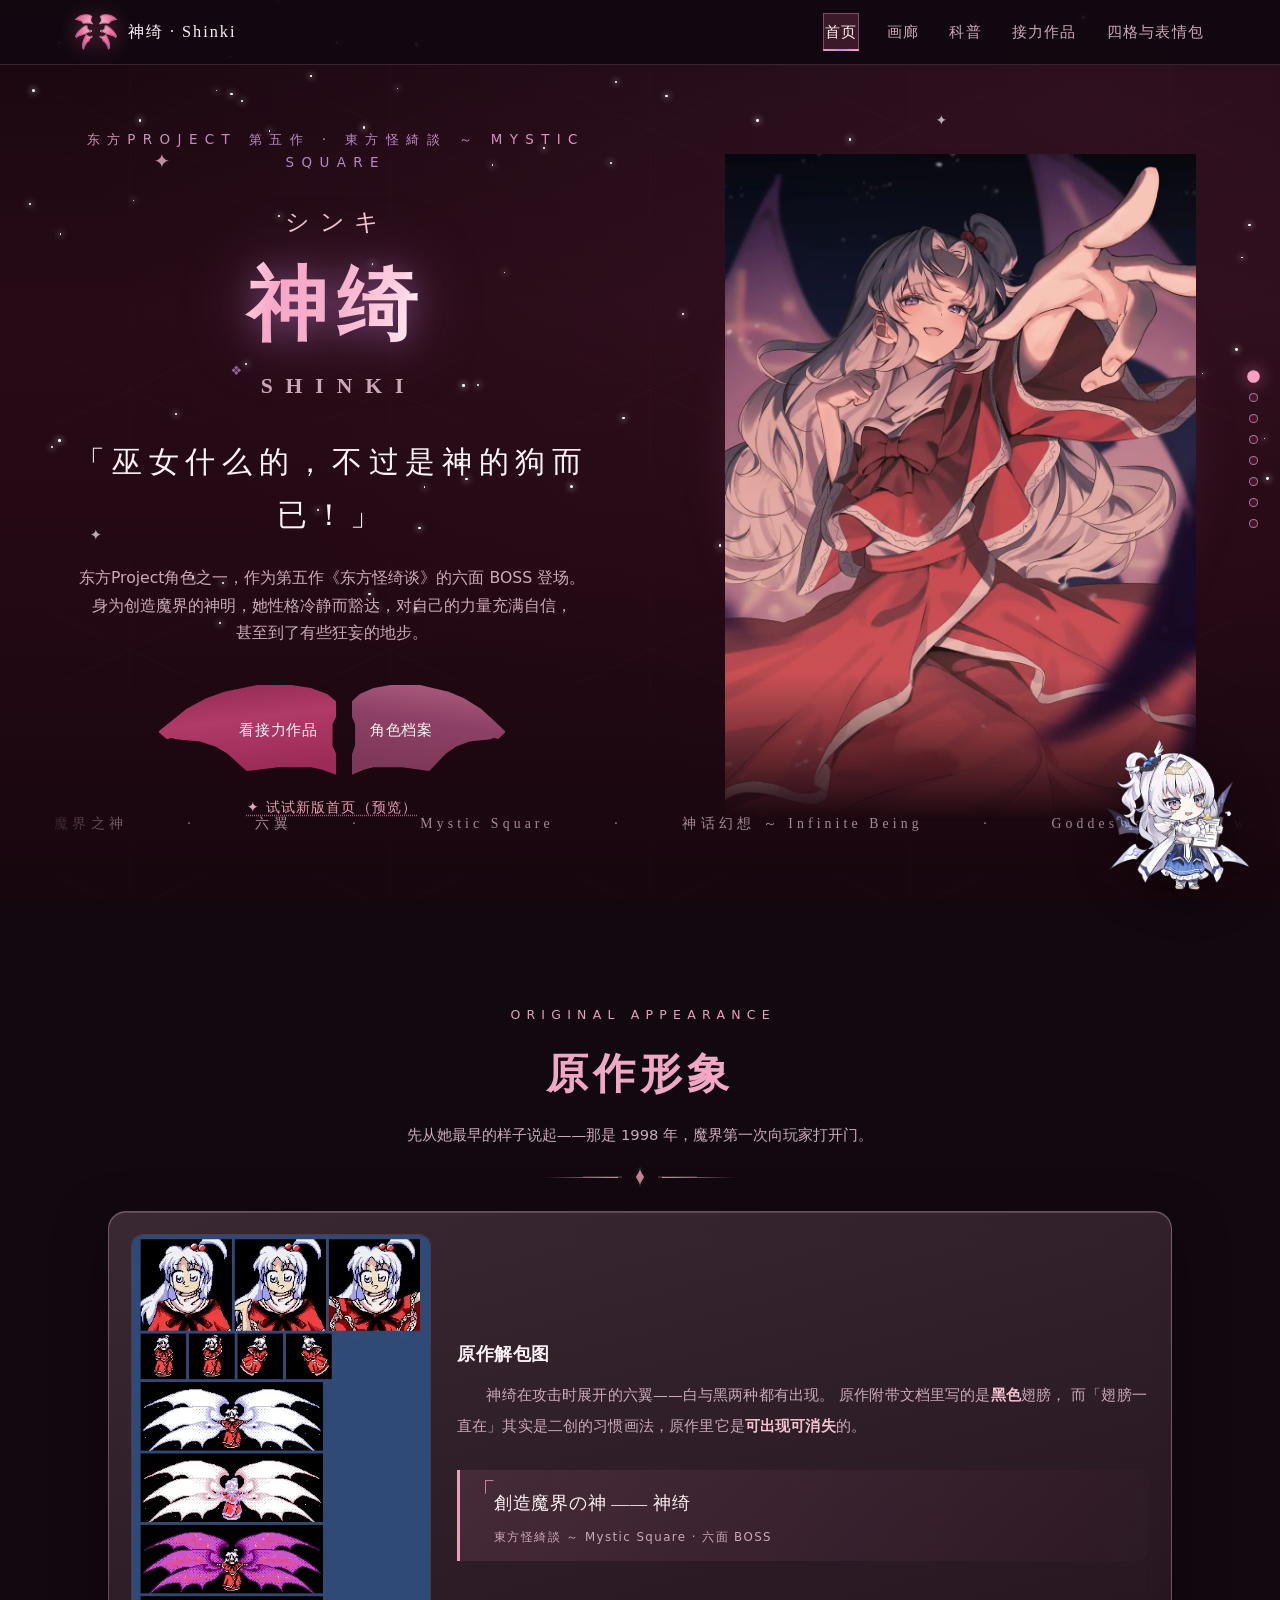
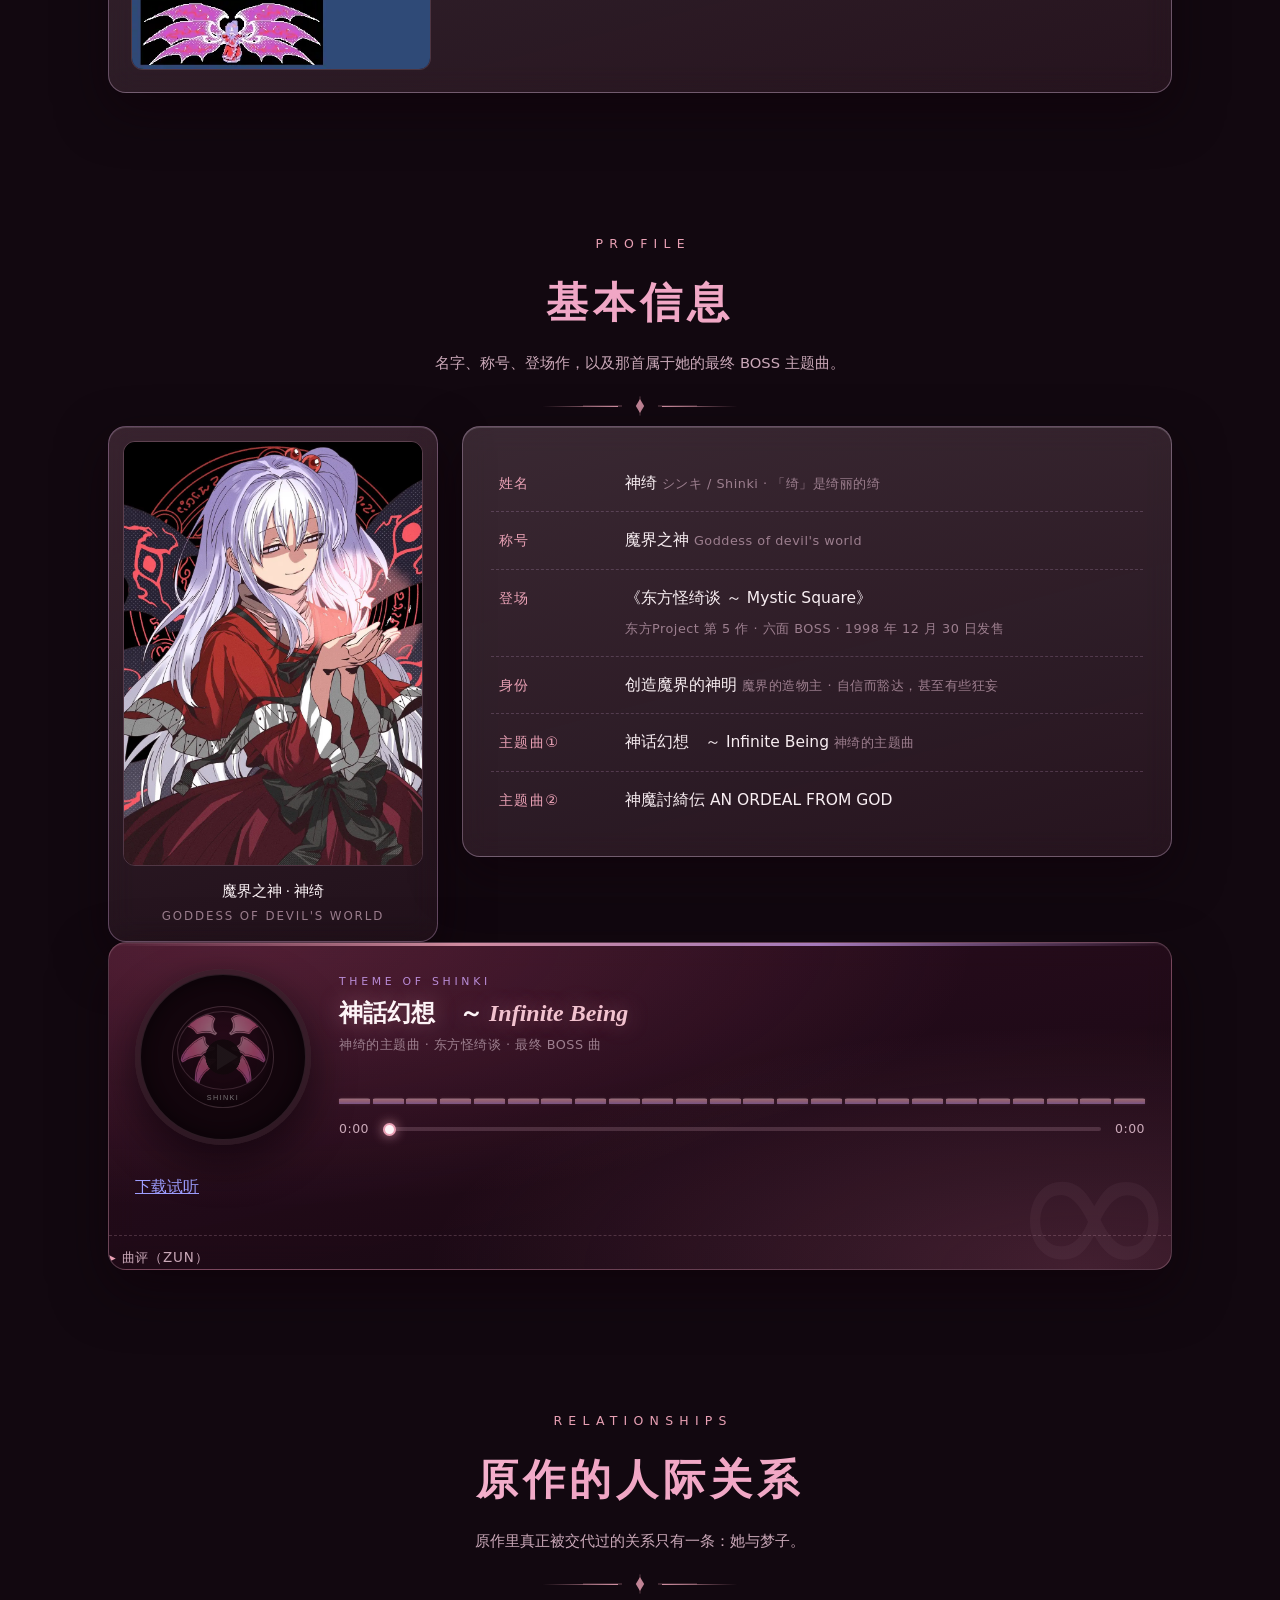
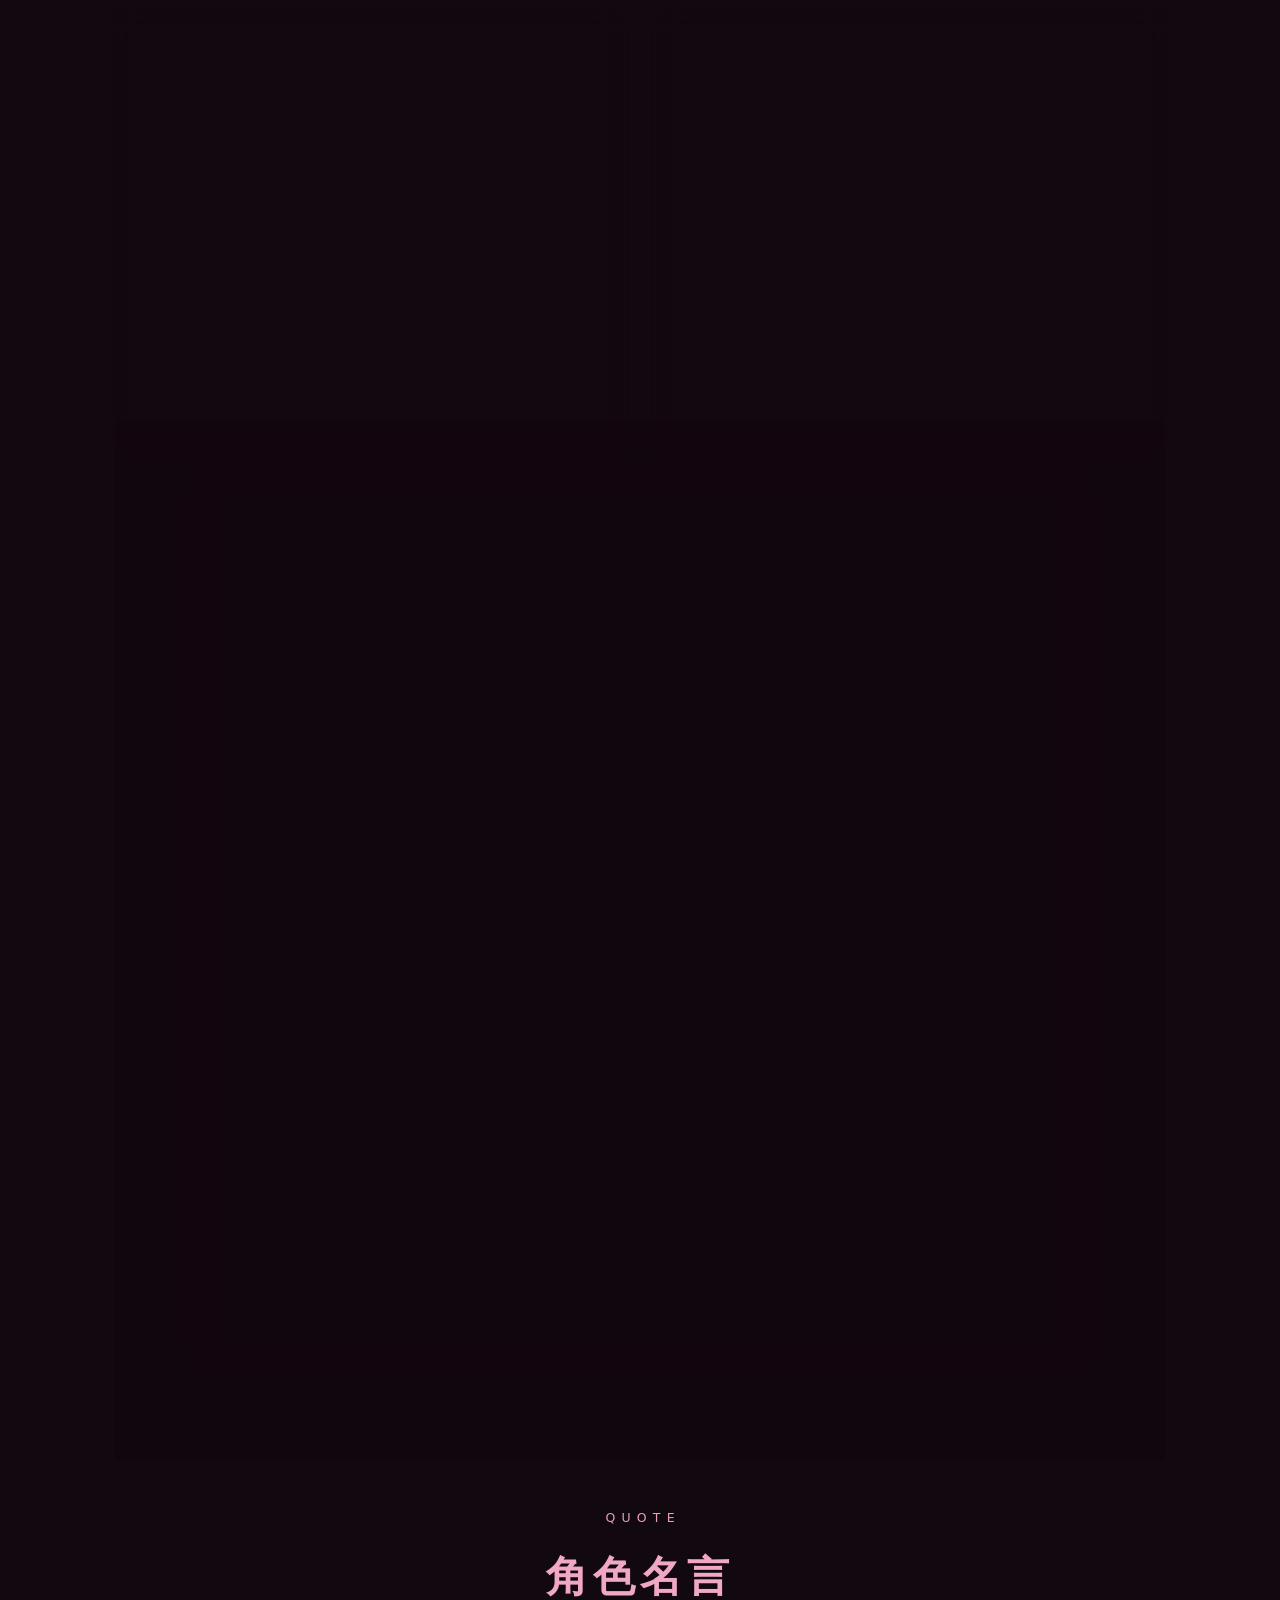
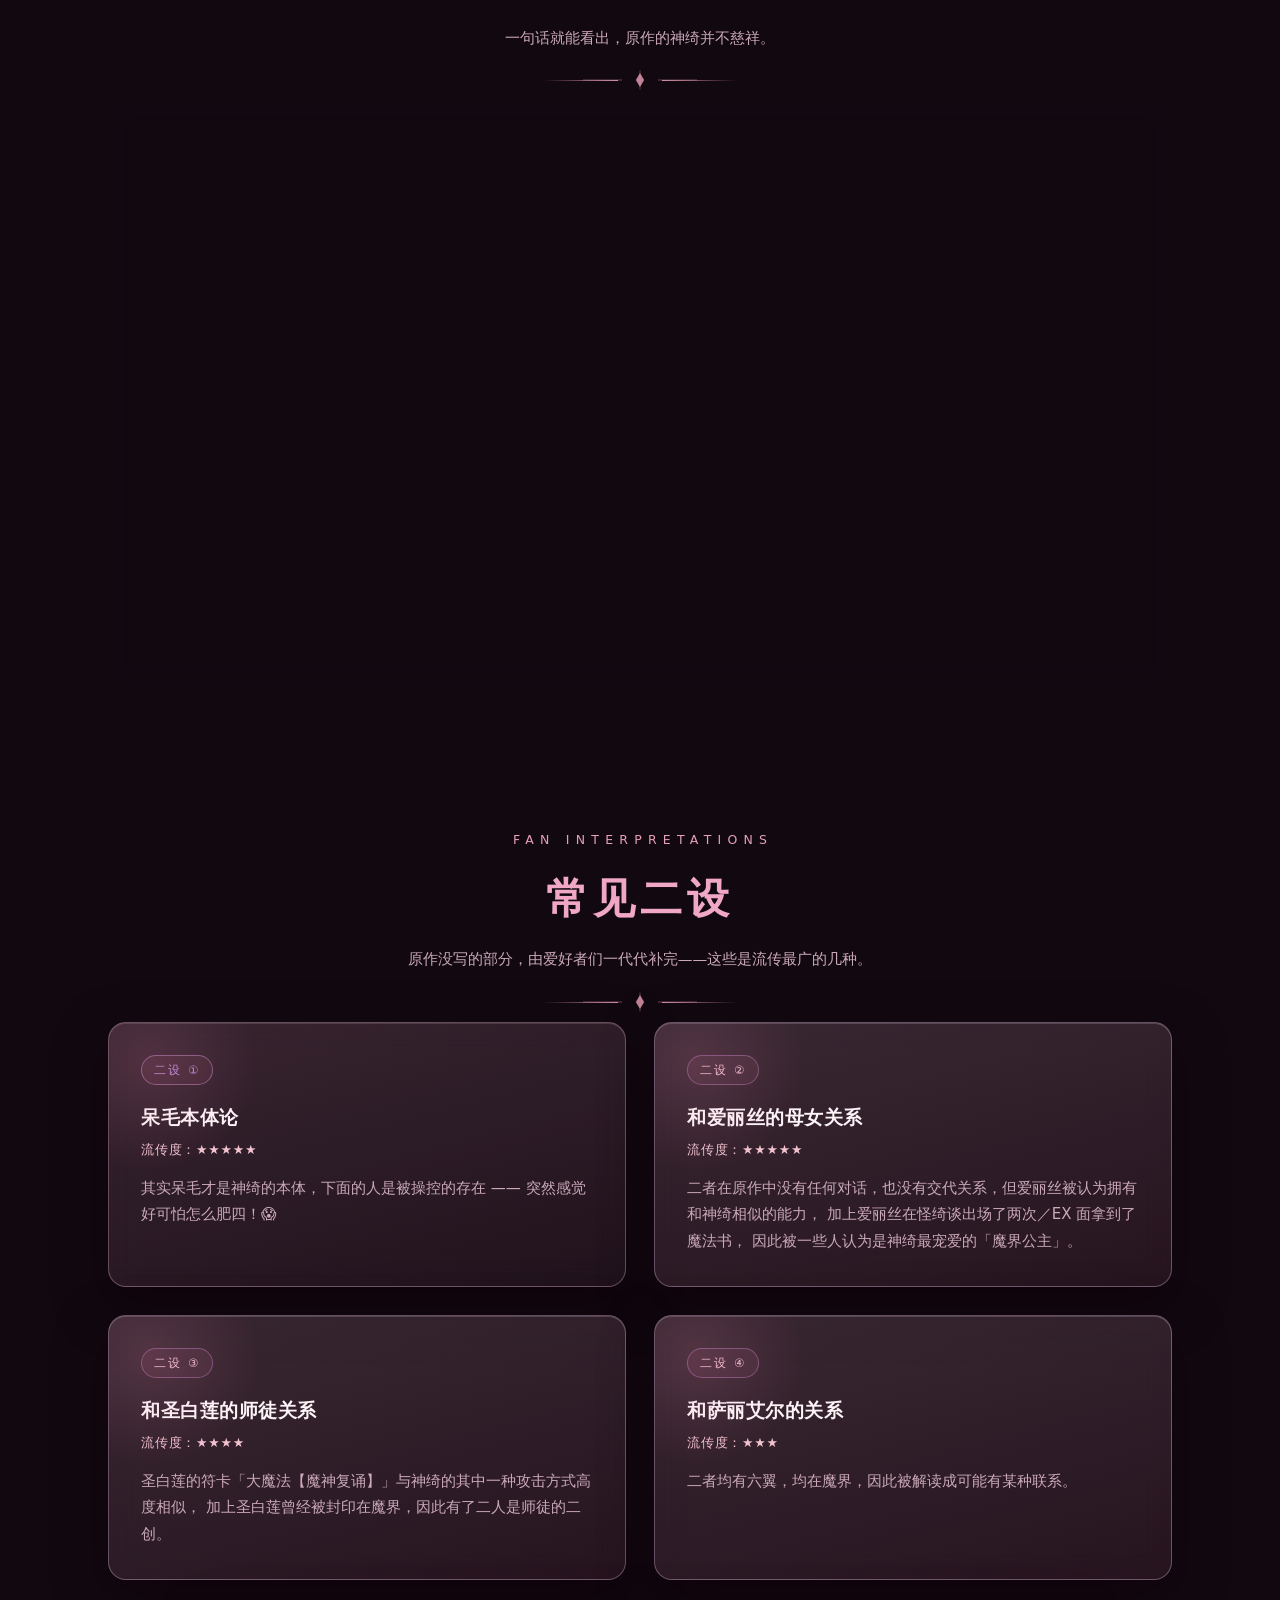
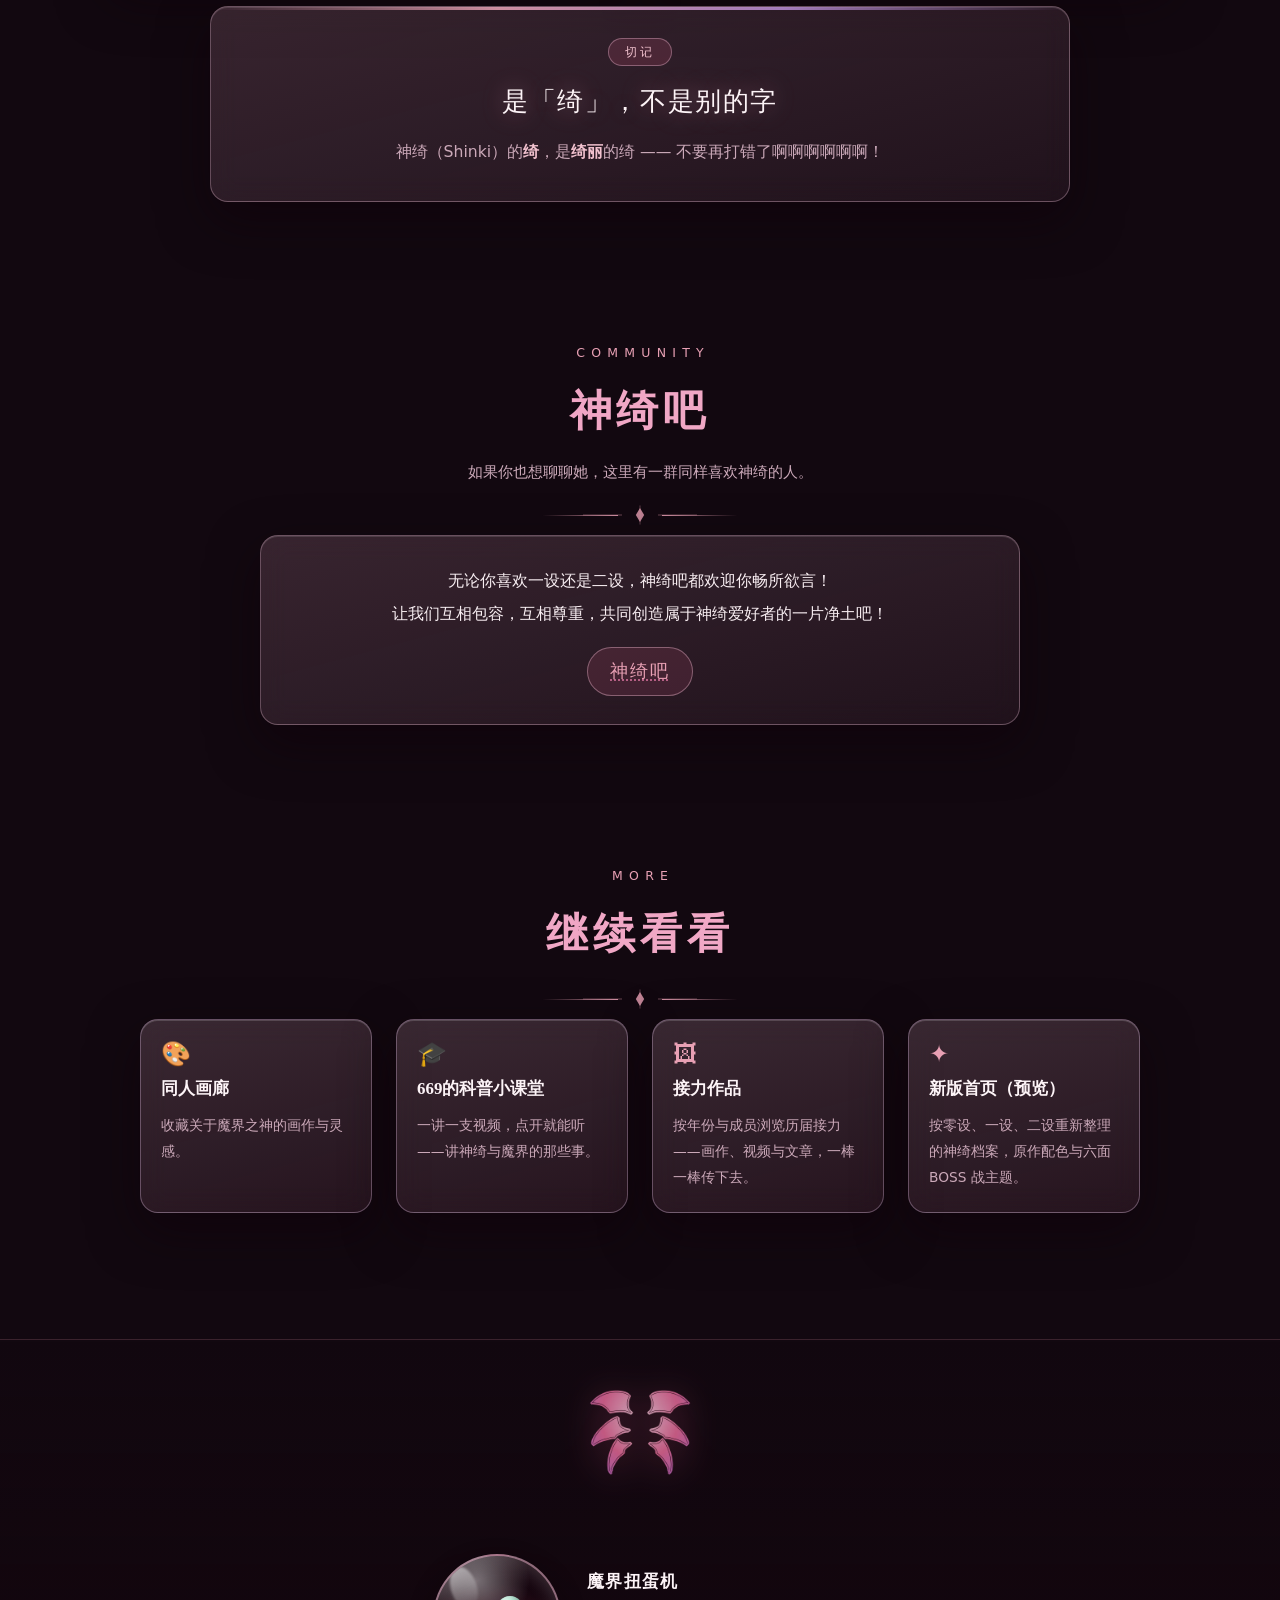
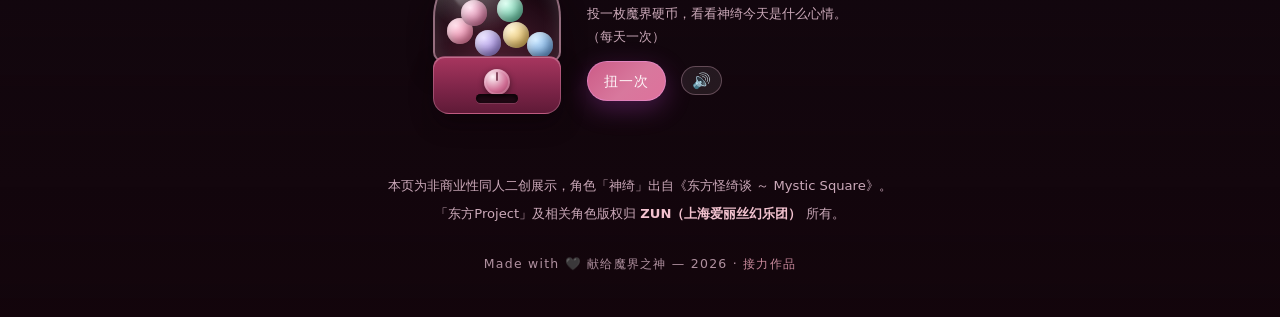
==== commit 405332ad: "feat: 新增新版首页预览并清理旧页面 新版首页 new.html（与旧首页并存，互有入口）： - PC-98 原作取样配色、像素字与衬线标题（字体子集化自托管，附 OFL 许可） - 随滚动重演六" ====
--- a/index.html
+++ b/index.html
@@ -9,6 +9,7 @@
   <link rel="stylesheet" href="assets/css/style.css">
   <link rel="stylesheet" href="assets/css/shinki.css">
   <link rel="stylesheet" href="assets/css/pet.css">
+  <link rel="stylesheet" href="assets/css/gacha.css">
 
   <meta name="theme-color" content="#120810">
   <meta name="color-scheme" content="dark">
@@ -18,11 +19,11 @@
   <meta property="og:site_name" content="神绮 · 魔界之神 · 同人二创展示">
   <meta property="og:title" content="神绮 — 魔界之神 · 同人二创展示">
   <meta property="og:description" content="创造魔界的神明，第五作《东方怪绮谈》六面 BOSS。角色档案、原作形象、人际关系、名言与常见二设。">
-  <meta property="og:image" content="assets/img/shinki.webp">
+  <meta property="og:image" content="https://shinki1108.com/assets/img/shinki.webp">
   <meta name="twitter:card" content="summary_large_image">
   <meta name="twitter:title" content="神绮 — 魔界之神">
   <meta name="twitter:description" content="创造魔界的神明，《东方怪绮谈》六面 BOSS。">
-  <meta name="twitter:image" content="assets/img/shinki.webp">
+  <meta name="twitter:image" content="https://shinki1108.com/assets/img/shinki.webp">
 </head>
 <body>
   <a class="skip-link" href="#hero">跳到主要内容</a>
@@ -84,6 +85,7 @@
           <a class="btn btn--primary btn--wing" href="relay.html">看接力作品</a>
           <a class="btn btn--ghost btn--wing btn--wing--r" href="#about">角色档案</a>
         </div>
+        <p class="hero__newlink"><a class="text-link" href="new.html">✦ 试试新版首页（预览）</a></p>
       </div>
       <div class="hero__art" aria-hidden="true">
         <img fetchpriority="high" decoding="async" src="assets/img/shinki.webp" alt="神绮 立绘">
@@ -237,14 +239,14 @@
             —— 当着自机的面和神绮顶嘴还能被迁就的程度。
           </p>
           <p>
-            神绮和梦子的组合通常被称为「<strong>魔界组</strong>」（魔界母女组）。
-            除此之外，二创中也有把神绮爱丽丝塑造成母女、把神绮和圣白莲塑造成师徒等情况。
+            神绮和梦子的组合在同人圈通常被称为「<strong>梦神组</strong>」（夢神）。
+            除此之外，二创中也有把神绮爱丽丝塑造成母女（母女组）、把神绮和圣白莲塑造成师徒等情况。
           </p>
         </article>
         <aside class="story__side glass glass--lav reveal">
           <h3 class="story__side-title">关系一览</h3>
           <ul class="story__list">
-            <li><strong>梦子</strong> —— 最高级别的造物兼女仆，深受信赖与宠爱，「魔界组」</li>
+            <li><strong>梦子</strong> —— 最高级别的造物兼女仆，深受信赖与宠爱，「梦神组」</li>
             <li><strong>爱丽丝</strong>（二创）—— 原作无对话、未交代关系；因被认为能力和神绮相似被解读为「魔界公主」</li>
             <li><strong>圣白莲</strong>（二创）—— 符卡「大魔法【魔神复诵】」与神绮的攻击方式高度相似</li>
             <li><strong>萨丽艾尔</strong>（二创）—— 均有六翼、均在魔界，被解读为可能有某种联系</li>
@@ -254,10 +256,10 @@
 
       <figure class="solo-figure glass glass--rose reveal">
         <div class="solo-figure__pic">
-          <img src="assets/img/makai-group.webp" alt="魔界组：神绮与梦子" loading="lazy" decoding="async">
+          <img src="assets/img/makai-group.webp" alt="梦神组：神绮与梦子" loading="lazy" decoding="async">
         </div>
         <figcaption>
-          <h3>「魔界组」</h3>
+          <h3>「梦神组」</h3>
           <p>
             神绮与梦子——造物主与她最高级别的造物。梦子可以当着自机的面和神绮顶嘴还被迁就，
             这份纵容大概就是原作里神绮最柔软的一面。
@@ -387,6 +389,11 @@
           <span class="explore-card__icon" aria-hidden="true">🖼</span>
           <h3>接力作品</h3>
           <p>按年份与成员浏览历届接力——画作、视频与文章，一棒一棒传下去。</p>
+        </a>
+        <a class="glass glass--frost explore-card reveal" href="new.html">
+          <span class="explore-card__icon" aria-hidden="true">✦</span>
+          <h3>新版首页（预览）</h3>
+          <p>按零设、一设、二设重新整理的神绮档案，原作配色与六面 BOSS 战主题。</p>
         </a>
 
       </div>
--- a/assets/css/style.css
+++ b/assets/css/style.css
@@ -1,13 +1,11 @@
 /* =========================================================
-   蕾蒂·霍瓦特洛克 — 冬之雪女 · 同人二创展示
-   设计语言：冬夜 × 冰晶 / 玻璃拟态 / 薰衣草紫与冰蓝
+   神绮 — 魔界之神 · 同人二创展示（旧版全站基础样式）
+   设计语言：夜穹 / 玻璃拟态 / 玫瑰粉与薰衣草紫
    ========================================================= */
 
 /* ---------- 设计令牌 ---------- */
 :root {
   --bg-0: #120810;
-  --bg-1: #1d0f1c;
-  --bg-2: #2c1526;
   --ink: #f8eef2;
   --ink-dim: #cba9b9;
   --ink-faint: #9d7f8f;
@@ -66,33 +64,7 @@
 
 img { max-width: 100%; }
 
-/* ---------- 背景层 ---------- */
-#snow {
-  position: fixed;
-  inset: 0;
-  z-index: 1;
-  pointer-events: none;
-}
-
-.bg-glow {
-  position: fixed;
-  border-radius: 50%;
-  filter: blur(70px);
-  pointer-events: none;
-  z-index: 0;
-  opacity: .45;
-}
-.bg-glow--a {
-  width: 48vw; height: 48vw;
-  top: -14vw; right: -10vw;
-  background: radial-gradient(circle, rgba(226, 96, 138, .42), transparent 65%);
-}
-.bg-glow--b {
-  width: 40vw; height: 40vw;
-  bottom: -12vw; left: -10vw;
-  background: radial-gradient(circle, rgba(193, 88, 128, .38), transparent 65%);
-}/* ---------- 吸顶导航 ---------- */
-
+/* ---------- 吸顶导航 ---------- */
 .site-header {
   position: fixed;
   top: 0; left: 0; right: 0;
@@ -182,7 +154,9 @@
 .nav-toggle[aria-expanded="true"] span:nth-child(2) { opacity: 0; }
 .nav-toggle[aria-expanded="true"] span:nth-child(3) { transform: translateY(-7px) rotate(-45deg); }
 
-main { position: relative; z-index: 2; }/* ---------- 通用组件 ---------- */
+main { position: relative; z-index: 2; }
+
+/* ---------- 通用组件 ---------- */
 .btn {
   display: inline-flex;
   align-items: center;
@@ -283,7 +257,9 @@
 .section__divider::after {
   left: calc(50% + 22px);
   background: linear-gradient(90deg, var(--ice), transparent);
-}/* ---------- Hero ---------- */
+}
+
+/* ---------- Hero ---------- */
 .hero {
   position: relative;
   min-height: 100svh;
@@ -361,25 +337,6 @@
   flex-wrap: wrap;
   gap: 16px;
 }
-.hero__scrollhint {
-  position: absolute;
-  left: 50%;
-  transform: translateX(-50%);
-  bottom: 26px;
-  color: var(--ink-dim);
-  opacity: .8;
-  text-decoration: none;
-  transition: opacity .25s ease, color .25s ease;
-}
-.hero__scrollhint:hover { opacity: 1; color: var(--ice); }
-.hero__scrollhint svg {
-  width: 30px; height: 30px;
-  animation: bob 1.9s ease-in-out infinite;
-}
-@keyframes bob {
-  0%, 100% { transform: translateY(0); }
-  50% { transform: translateY(9px); }
-}
 
 /* ---------- 角色档案 ---------- */
 .profile {
@@ -390,7 +347,6 @@
 }
 
 .profile__card { padding: clamp(14px, 3vw, 28px); }
-.data-table { margin: 0; }
 .data-row {
   display: grid;
   grid-template-columns: 112px 1fr;
@@ -500,13 +456,15 @@
   font-size: .92rem;
 }
 .story__list li::before {
-  content: '❄';
+  content: '✦';
   position: absolute;
   left: 0; top: 1px;
   font-size: .8rem;
   color: var(--lav);
 }
-.story__list strong { display: block; color: var(--ice-soft); font-weight: 600; margin-bottom: 2px; }/* ---------- 登场作品 ---------- */
+.story__list strong { display: block; color: var(--ice-soft); font-weight: 600; margin-bottom: 2px; }
+
+/* ---------- 二设卡片 ---------- */
 .works-grid {
   display: grid;
   grid-template-columns: 1fr 1fr;
@@ -569,301 +527,10 @@
   align-items: flex-start;
   padding: clamp(22px, 3.4vw, 38px);
 }
-.theme-card__icon {
-  position: relative;
-  flex: 0 0 auto;
-  width: 96px; height: 96px;
-  border-radius: 50%;
-  display: grid;
-  place-items: center;
-  color: var(--ice);
-  background: radial-gradient(circle at 35% 28%, rgba(230, 123, 168, .2), rgba(230, 123, 168, .04));
-  border: 1px solid rgba(230, 148, 242, .3);
-  box-shadow: 0 0 30px rgba(209, 87, 228, .15);
-  isolation: isolate;   /* 让外光晕只压在本图标内部背景之上 */
-}
-
-/* 雪花图标：光晕层 / 光环层 / 旋转层 各管一个 transform，互不覆盖 */
-.theme-icon__glow,
-.theme-icon__halo {
-  position: absolute;
-  border-radius: 50%;
-  pointer-events: none;
-}
-.theme-icon__glow {
-  inset: -6px;
-  z-index: -1;
-  background: radial-gradient(circle, rgba(230, 123, 168, .55), rgba(230, 123, 168, 0) 62%);
-  opacity: var(--flake-energy, 0);
-  transform: scale(calc(.88 + var(--flake-energy, 0) * .3));
-  transition: opacity .18s linear, transform .18s linear;
-}
-.theme-icon__halo {
-  inset: 5px;
-  border: 1px solid rgba(245, 180, 255, .45);
-  opacity: calc(.22 + var(--flake-energy, 0) * .5);
-  transform: scale(calc(1 + var(--flake-energy, 0) * .26));
-  transition: opacity .18s linear, transform .18s linear, border-color .18s linear, box-shadow .18s linear;
-}
-.theme-icon__spin {
-  display: grid;
-  place-items: center;
-  width: 100%; height: 100%;
-  animation: flakeSpin 34s linear infinite;   /* 待机：极慢自转 */
-  will-change: transform;
-}
-.theme-card__icon.is-playing .theme-icon__spin { animation-duration: 7s; }
-.theme-icon__flake {
-  width: 52px; height: 52px;
-  transform: scale(calc(1 + var(--flake-energy, 0) * .18));
-  transition: transform .16s linear;
-  filter: drop-shadow(0 0 8px rgba(230, 123, 168, .45));
-}
-/* 踩到节拍：光环亮一下、雪花闪一下 */
-.theme-card__icon.is-beat .theme-icon__halo {
-  border-color: rgba(255, 190, 220, .85);
-  box-shadow: 0 0 20px rgba(255, 158, 198, .5);
-}
-.theme-card__icon.is-beat .theme-icon__flake { filter: drop-shadow(0 0 14px rgba(248, 206, 255, .85)); }
-@keyframes flakeSpin { to { transform: rotate(360deg); } }
-.theme-card__icon svg { width: 52px; height: 52px; }
-.theme-card__jp {
-  margin: 2px 0 6px;
-  font-family: var(--font-jp);
-  font-size: .95rem;
-  letter-spacing: .32em;
-  color: var(--lav);
-}
-.theme-card__title {
-  margin: 0;
-  font-family: var(--font-serif);
-  font-size: 1.5rem;
-  letter-spacing: .05em;
-  color: var(--snow);
-}
-.theme-card__title small {
-  margin-left: .4em;
-  font-family: var(--font-sans);
-  font-size: .92rem;
-  font-weight: 400;
-  color: var(--ink-dim);
-}
-.theme-card__meta {
-  margin: .55em 0 1em;
-  font-size: .8rem;
-  letter-spacing: .05em;
-  color: var(--ice-soft);
-}
-.theme-card__desc {
-  margin: 0 0 20px;
-  max-width: 44em;
-  font-size: .96rem;
-  color: var(--ink-dim);
-}
-.theme-card__audio {
-  display: flex;
-  flex-direction: column;
-  gap: 12px;
-  max-width: 44em;
-}
-.theme-card__audio-label {
-  font-size: .78rem;
-  letter-spacing: .18em;
-  color: var(--ice-soft);
-  opacity: .9;
-}
-/* ---------- 同人画廊 ---------- */
-.gallery-intro {
-  max-width: 52em;
-  margin: 0 auto 28px;
-  text-align: center;
-  font-size: .98rem;
-  color: var(--ink-dim);
-}
-.gallery-intro strong { color: var(--ice-soft); }
-.gallery-intro small {
-  display: block;
-  margin-top: 6px;
-  font-size: .8rem;
-  opacity: .78;
-}
-
-.gallery-toolbar {
-  display: flex;
-  align-items: center;
-  justify-content: center;
-  flex-wrap: wrap;
-  gap: 18px;
-  margin-bottom: 24px;
-}
-.gallery-toolbar__note { font-size: .85rem; color: var(--ink-dim); }
 
 [hidden] { display: none !important; }
 
-.upload-panel {
-  max-width: 660px;
-  margin: 0 auto 32px;
-  padding: clamp(18px, 3vw, 28px);
-  display: flex;
-  flex-direction: column;
-  gap: 16px;
-}
-.upload-panel__field { display: flex; flex-direction: column; gap: 8px; }
-.upload-panel label { font-size: .9rem; color: var(--ice-soft); letter-spacing: .06em; }
-.label-note { margin-left: .5em; font-size: .74rem; color: var(--ink-faint); letter-spacing: 0; }
-.upload-panel input[type="file"],
-.upload-panel input[type="text"] {
-  width: 100%;
-  padding: .68em .95em;
-  border-radius: 10px;
-  border: 1px solid rgba(230, 148, 242, .25);
-  background: rgba(39, 9, 21, .6);
-  color: var(--ink);
-  font: inherit;
-  font-size: .92rem;
-  outline: none;
-  transition: border-color .2s ease;
-}
-.upload-panel input:focus { border-color: var(--ice); }
-.upload-panel select {
-  width: 100%;
-  padding: .68em .95em;
-  padding-right: 36px;
-  border-radius: 10px;
-  border: 1px solid rgba(230, 148, 242, .25);
-  background: rgba(39, 9, 21, .6);
-  color: var(--ink);
-  font: inherit;
-  font-size: .92rem;
-  outline: none;
-  transition: border-color .2s ease;
-  appearance: none;
-  -webkit-appearance: none;
-  background-image: url("data:image/svg+xml,%3Csvg xmlns='http://www.w3.org/2000/svg' width='12' height='8'%3E%3Cpath d='M1 1l5 5 5-5' stroke='%23e8a0b4' stroke-width='1.6' fill='none' stroke-linecap='round'/%3E%3C/svg%3E");
-  background-repeat: no-repeat;
-  background-position: right 14px center;
-  cursor: pointer;
-}
-.upload-panel select:focus { border-color: var(--ice); }
-.upload-panel select option { background: #310c1a; color: var(--ink); }
-.upload-panel input::file-selector-button {
-  margin-right: .8em;
-  padding: .45em 1em;
-  border-radius: 8px;
-  border: 1px solid rgba(230, 148, 242, .35);
-  background: rgba(230, 123, 168, .14);
-  color: var(--snow);
-  font: inherit;
-  font-size: .85rem;
-  cursor: pointer;
-}
-.upload-panel__row { display: grid; grid-template-columns: 1fr 1fr; gap: 16px; }
-.upload-panel__actions { display: flex; align-items: center; flex-wrap: wrap; gap: 12px; }
-.upload-panel__error {
-  flex: 1 1 100%;
-  margin: 0;
-  font-size: .85rem;
-  color: #ffa3a3;
-}
-
-
-.lightbox {
-  position: fixed;
-  inset: 0;
-  z-index: 300;
-  display: grid;
-  place-items: center;
-  background: rgba(16, 3, 8, .93);
-  backdrop-filter: blur(14px);
-  -webkit-backdrop-filter: blur(14px);
-  opacity: 0;
-  visibility: hidden;
-  transition: opacity .35s ease, visibility .35s ease;
-}
-.lightbox.open { opacity: 1; visibility: visible; }
-.lightbox__stage { max-width: 100%; max-height: 100%; padding: 30px 70px; }
-.lightbox__stage img,
-.lightbox__stage video {
-  max-width: 100%;
-  max-height: calc(100vh - 120px);
-  display: block;
-  margin: 0 auto;
-  object-fit: contain;
-  border-radius: 14px;
-  box-shadow: 0 30px 80px rgba(0, 0, 0, .65);
-  animation: lbIn .3s ease both;
-}
-@keyframes lbIn {
-  from { opacity: 0; transform: scale(.94); }
-  to { opacity: 1; transform: none; }
-}
-.lightbox__close {
-  position: absolute;
-  top: 18px; right: 22px;
-  z-index: 310;
-  width: 54px; height: 54px;
-  border-radius: 50%;
-  border: 2px solid rgba(255, 135, 165, .8);
-  background: rgba(196, 44, 76, .92);
-  color: #fff;
-  font-size: 1.7rem;
-  font-weight: 700;
-  line-height: 1;
-  cursor: pointer;
-  display: grid;
-  place-items: center;
-  box-shadow: 0 10px 30px rgba(0, 0, 0, .55);
-  transition: background .2s ease, transform .2s ease;
-}
-.lightbox__close:hover { background: rgba(235, 68, 104, .95); transform: scale(1.08); }
-.lightbox__arrow {
-  position: absolute;
-  top: 50%;
-  transform: translateY(-50%);
-  z-index: 310;
-  width: 58px; height: 58px;
-  border-radius: 50%;
-  border: 1px solid rgba(248, 200, 255, .45);
-  background: rgba(73, 23, 42, .6);
-  color: var(--ice-soft);
-  font-size: 1.8rem;
-  line-height: 1;
-  cursor: pointer;
-  display: grid;
-  place-items: center;
-  transition: background .2s ease, transform .2s ease;
-}
-.lightbox__arrow--prev { left: 22px; }
-.lightbox__arrow--next { right: 22px; }
-.lightbox__arrow:hover { background: rgba(167, 68, 106, .75); transform: translateY(-50%) scale(1.1); }
-.lightbox__cap {
-  position: absolute;
-  left: 0; right: 0; bottom: 20px;
-  z-index: 310;
-  margin: 0;
-  text-align: center;
-  font-size: .9rem;
-  letter-spacing: .1em;
-  color: var(--ink-dim);
-}
-.lightbox__cap b { color: var(--snow); font-weight: 600; }
-
-.gallery-hint {
-  max-width: 52em;
-  margin: 28px auto 0;
-  text-align: center;
-  font-size: .85rem;
-  color: var(--ink-dim);
-}
-.gallery-hint code {
-  margin: 0 .15em;
-  padding: .15em .55em;
-  border-radius: 6px;
-  border: 1px solid rgba(230, 148, 242, .18);
-  background: rgba(242, 148, 184, .1);
-  color: var(--ice-soft);
-  font-size: .85em;
-}/* ---------- 页脚 ---------- */
+/* ---------- 页脚 ---------- */
 .site-footer {
   position: relative;
   z-index: 2;
@@ -873,13 +540,6 @@
   background: linear-gradient(180deg, transparent, rgba(20, 4, 10, .65));
   text-align: center;
 }
-.site-footer__flake {
-  width: 30px; height: 30px;
-  color: var(--ice);
-  opacity: .85;
-  margin-bottom: 14px;
-  animation: spinSlow 46s linear infinite;
-}
 .site-footer__note {
   margin: 0 0 16px;
   font-size: .82rem;
@@ -906,7 +566,6 @@
 /* ---------- 响应式 ---------- */
 @media (max-width: 960px) {
   .profile { grid-template-columns: 1fr; }
-  .profile__emblem { max-width: 380px; width: 100%; margin: 0 auto; }
   .story { grid-template-columns: 1fr; }
   .works-grid { grid-template-columns: 1fr; }
   .theme-card { flex-direction: column; align-items: flex-start; }
@@ -916,12 +575,11 @@
   .data-row { grid-template-columns: 86px 1fr; }
   .hero__title-cn { letter-spacing: .06em; padding-left: .06em; }
   .section { padding: 76px 20px 26px; }
-  .upload-panel__row { grid-template-columns: 1fr; }
 }
 
 /* =========================================================
    移动端导航抽屉（全站统一：≤900px 或触屏设备）
-   —— 首页 / 画廊 / 接力作品 / 弹幕游戏 四项同字号、同内边距、同分隔线；
+   —— 各导航项同字号、同内边距、同分隔线；
       当前项只用左侧竖条 + 背景高亮标记，**不改内边距**，避免文字错位
    ========================================================= */
 @media (max-width: 900px), (pointer: coarse) {
@@ -1000,7 +658,6 @@
 }
 
 @media (max-width: 480px) {
-  .gallery-grid { grid-template-columns: repeat(auto-fill, minmax(150px, 1fr)); gap: 14px; }
   .hero__actions { flex-direction: column; align-items: stretch; }
   .hero__actions .btn { justify-content: center; }
 }
@@ -1008,20 +665,6 @@
 
 /* ---------- 移动端性能优化 ---------- */
 @media (max-width: 760px), (pointer: coarse) {
-  .bg-aurora-curtains { opacity: .7; }
-  .aurora-curve--a, .aurora-curve--b, .aurora-curve--c {
-    filter: none !important;
-    animation: none !important;
-  }
-  .bg-glow { filter: blur(30px); opacity: .3; }
-  .glass {
-    backdrop-filter: blur(8px);
-    -webkit-backdrop-filter: blur(8px);
-  }
-  .splash {
-    backdrop-filter: blur(8px);
-    -webkit-backdrop-filter: blur(8px);
-  }
   .winter-card::before { filter: none; }
   .glass {
     animation: none !important;
@@ -1100,15 +743,13 @@
 @media (prefers-reduced-motion: reduce) {
   .glass { animation: none !important; }
   html { scroll-behavior: auto; }
-  .emblem-ring, .emblem-flake, .site-footer__flake,
-  .hero__scrollhint svg, .hero__tagline { animation: none; }
+   .hero__tagline { animation: none; }
   .hero__tagline { text-shadow: 0 0 18px rgba(230, 123, 168, .4); }
   .reveal { opacity: 1; transform: none; transition: none; }
-  #snow { display: none; }
 }
 
 /* =========================================================
-   ❄ v2 活泼化：夜穹装饰 / 浅色卡牌 / 手写字 / 小人动画
+   活泼化：夜穹装饰 / 浅色卡牌 / 标题字体与流光
    ========================================================= */
 :root {
   --pink: #ffc9de;
@@ -1136,34 +777,7 @@
   50% { opacity: .85; transform: scale(1.25); }
 }
 
-/* ---------- 北极光幕 ---------- */
-.bg-aurora-curtains {
-  position: fixed;
-  inset: 0;
-  z-index: 0;
-  pointer-events: none;
-}
-.bg-aurora-curtains svg { width: 100%; height: 100%; display: block; }
-.aurora-curve--a { animation: auroraWaveA 34s ease-in-out infinite alternate; }
-.aurora-curve--b { animation: auroraWaveB 42s ease-in-out infinite alternate; }
-.aurora-curve--c { animation: auroraWaveC 28s ease-in-out infinite alternate; }
-@keyframes auroraWaveA {
-  from { transform: translateX(-2.4%) skewX(2deg); opacity: .85; }
-  to { transform: translateX(2.4%) skewX(-2deg); opacity: 1; }
-}
-@keyframes auroraWaveB {
-  from { transform: translateX(2.8%) skewX(-2.4deg); opacity: .7; }
-  to { transform: translateX(-2.8%) skewX(2.4deg); opacity: 1; }
-}
-@keyframes auroraWaveC {
-  from { transform: translateY(0) scaleY(1); opacity: .55; }
-  to { transform: translateY(14px) scaleY(1.06); opacity: .8; }
-}
-
-
-
-
-/* ---------- 雪花纹理 ---------- */
+/* ---------- 星芒纹理 ---------- */
 body::after {
   content: '';
   position: fixed;
@@ -1180,9 +794,7 @@
 .hero__title-cn { font-family: var(--font-play); }
 .hero__title-en { font-family: var(--font-hand-en); font-weight: 700; font-size: clamp(.9rem, 2.1vw, 1.35rem); }
 .section__title { font-family: var(--font-play); }
-.theme-card__jp { font-family: var(--font-hand-jp); }
 .story__title { font-family: var(--font-play); }
-.profile__emblem-caption { font-family: var(--font-hand-en); font-size: .84rem; }
 
 /* 标题流光 */
 .section__title {
@@ -1203,7 +815,7 @@
   to { background-position: -200% 50%; }
 }
 .hero__title-cn {
-  /* 冰蓝 → 薰衣草 → 粉 → 冰晶白高光 → 回到冰蓝（首尾同色，平铺无缝） */
+  /* 粉 → 白高光 → 粉（首尾同色，平铺无缝） */
   background-image: linear-gradient(105deg,
     #ffdfeb 0%,
     #f7a7c8 12%,
@@ -1221,7 +833,7 @@
   background-clip: text;
   -webkit-text-fill-color: transparent;
   color: transparent;
-  /* 双层光晕：近处冰蓝 + 远处薰衣草，像雪夜里透出的冷光 */
+  /* 双层光晕：近处粉紫 + 远处薰衣草 */
   filter:
     drop-shadow(0 4px 16px rgba(228, 138, 243, .34))
     drop-shadow(0 0 34px rgba(210, 154, 219, .26));
@@ -1235,16 +847,6 @@
   color: transparent;
 }
 
-/* 分区 accent 轮换 */
-#character .section__kicker { color: var(--pink-hot); }
-#works .section__kicker { color: var(--lav); }
-#theme .section__kicker { color: var(--mint); }
-#gallery .section__kicker { color: var(--pink-hot); }
-#character .section__divider { color: var(--pink-hot); }
-#works .section__divider { color: var(--lav); }
-#theme .section__divider { color: var(--mint); }
-#gallery .section__divider { color: var(--pink-hot); }
-
 /* ---------- 浅色卡牌变体 ---------- */
 .glass--frost {
   background: linear-gradient(165deg, rgba(255, 205, 224, .17), rgba(237, 138, 176, .09));
@@ -1264,52 +866,10 @@
 .glass--frost .data-row { border-bottom-color: rgba(248, 200, 255, .18); }
 .glass--frost .data-row dt { color: var(--ice); }
 
-
-/* ---------- 导航音乐开关 ---------- */
-.music-toggle {
-  flex: 0 0 auto;
-  width: 40px;
-  height: 40px;
-  padding: 0;
-  border-radius: 50%;
-  border: 1px solid rgba(230, 148, 242, .3);
-  background: rgba(242, 148, 184, .08);
-  color: var(--ice-soft);
-  cursor: pointer;
-  display: grid;
-  place-items: center;
-  transition: background .25s ease, color .25s ease, border-color .25s ease, box-shadow .25s ease;
-}
-.music-toggle svg { width: 20px; height: 20px; }
-.music-toggle:hover {
-  background: rgba(242, 148, 184, .18);
-  color: var(--snow);
-  border-color: var(--ice);
-}
-.music-toggle.is-playing {
-  color: var(--pink-hot);
-  border-color: rgba(255, 170, 205, .55);
-  background: rgba(255, 170, 205, .1);
-  box-shadow: 0 0 16px rgba(255, 158, 198, .35);
-  animation: musicSpin 2.2s linear infinite;
-}
-@keyframes musicSpin {
-  from { transform: rotate(0deg); }
-  to { transform: rotate(360deg); }
-}
-@media (max-width: 760px) {
-  .music-toggle { width: 36px; height: 36px; }
-}
-
 /* ---------- 品牌 mascot ---------- */
 .brand__mascot {
   width: 24px; height: 29px;
   animation: mascotBob 1.6s ease-in-out infinite;
-}
-.brand__mascot.mascot-click { animation: mascotPoke .36s ease; }
-@keyframes mascotPoke {
-  30% { transform: scale(.78) rotate(-8deg); }
-  70% { transform: scale(1.12) rotate(6deg); }
 }
 @keyframes mascotBob {
   0%, 100% { transform: translateY(0) rotate(-3deg); }
@@ -1365,13 +925,6 @@
   to { transform: translateX(-50%); }
 }
 
-/* ---------- 徽章环绕小雪花 ---------- */
-.emblem-orb { position: absolute; pointer-events: none; opacity: .9; }
-.emblem-orb--a { top: 12%; left: 16%; font-size: 15px; animation: sparkleFloat 5.2s ease-in-out infinite; }
-.emblem-orb--b { top: 20%; right: 15%; font-size: 12px; color: var(--lav); animation: sparkleFloat 6.4s ease-in-out .7s infinite; }
-.emblem-orb--c { bottom: 18%; left: 20%; font-size: 12px; color: var(--pink); animation: sparkleFloat 5.8s ease-in-out 1.4s infinite; }
-.emblem-orb--d { bottom: 14%; right: 18%; font-size: 15px; animation: sparkleFloat 6.8s ease-in-out 2s infinite; }
-
 /* ---------- 按钮更活泼 ---------- */
 .btn--primary {
   background: linear-gradient(135deg, #cc5c87, #d8789d 40%, #e36c9a 100%);
@@ -1396,211 +949,6 @@
 }
 .reveal.in { opacity: 1; transform: none; }
 
-/* ---------- 蕾蒂小人：跑动 ---------- */
-#chibiRun, #chibiRain {
-  position: fixed;
-  inset: 0;
-  z-index: 1;
-  pointer-events: none;
-  overflow: hidden;
-}
-.chibi-runner {
-  position: absolute;
-  left: 0;
-  top: var(--top);
-  width: var(--s);
-  animation: chibiRunX var(--dur) linear var(--delay) infinite;
-  will-change: transform;
-}
-.chibi-runner.is-rev { animation-name: chibiRunXRev; }
-.chibi-runner__body { animation: chibiBob .52s ease-in-out infinite alternate; }
-.chibi-runner.is-rev .chibi-runner__body { --flip: -1; }
-.chibi-runner__body svg { width: 100%; display: block; }
-@keyframes chibiRunX {
-  from { transform: translateX(-14vw); }
-  to { transform: translateX(114vw); }
-}
-@keyframes chibiRunXRev {
-  from { transform: translateX(114vw); }
-  to { transform: translateX(-14vw); }
-}
-@keyframes chibiBob {
-  from { transform: translateY(0) rotate(-4deg) scaleX(var(--flip, 1)); }
-  to { transform: translateY(-6px) rotate(4deg) scaleX(var(--flip, 1)); }
-}
-
-/* ---------- 蕾蒂小人：天降 ---------- */
-.chibi-drop {
-  position: absolute;
-  top: -140px;
-  left: var(--x);
-  width: var(--s);
-  animation: chibiDrop var(--dur) ease-in var(--delay) forwards;
-  will-change: transform;
-}
-.chibi-drop__body { animation: chibiSway 1.1s ease-in-out infinite alternate; }
-.chibi-drop__body svg { width: 100%; display: block; }
-@keyframes chibiDrop {
-  0% { transform: translateY(0) rotate(0deg); opacity: 0; }
-  5% { opacity: .95; }
-  88% { opacity: .95; }
-  100% { transform: translateY(112vh) rotate(200deg); opacity: 0; }
-}
-@keyframes chibiSway {
-  from { transform: rotate(-8deg); }
-  to { transform: rotate(8deg); }
-}
-
-/* ---------- 主题曲播放器（自绘 UI，替代各浏览器外观不一的原生控件） ---------- */
-/* 内层 audio 只做内核：视觉上隐藏，但仍可正常播放/定位 */
-.theme-card__player-src {
-  position: absolute;
-  width: 1px; height: 1px;
-  margin: -1px; padding: 0; border: 0;
-  overflow: hidden;
-  clip-path: inset(50%);
-  white-space: nowrap;
-}
-
-.tplayer {
-  display: flex;
-  align-items: center;
-  gap: 14px;
-  padding: 10px 16px 10px 12px;
-  border-radius: 999px;
-  border: 1px solid rgba(230, 148, 242, .24);
-  background:
-    linear-gradient(180deg, rgba(255, 255, 255, .06), rgba(255, 255, 255, 0) 46%),
-    linear-gradient(120deg, rgba(59, 15, 32, .8), rgba(39, 9, 21, .68));
-  box-shadow: 0 10px 30px rgba(18, 2, 20, .42), inset 0 1px 0 rgba(255, 255, 255, .07);
-  transition: border-color .25s ease, box-shadow .25s ease;
-}
-.tplayer:hover {
-  border-color: rgba(243, 189, 252, .42);
-  box-shadow: 0 14px 36px rgba(18, 2, 20, .5), inset 0 1px 0 rgba(255, 255, 255, .1);
-}
-
-.tplayer__btn {
-  flex: 0 0 auto;
-  display: grid;
-  place-items: center;
-  width: 42px; height: 42px;
-  padding: 0;
-  border-radius: 50%;
-  border: 1px solid rgba(235, 158, 247, .45);
-  background: radial-gradient(circle at 32% 28%, rgba(255, 200, 223, .3), rgba(213, 87, 135, .18) 62%, rgba(45, 11, 24, .6));
-  color: var(--snow);
-  cursor: pointer;
-  transition: transform .22s ease, border-color .22s ease, box-shadow .22s ease;
-}
-.tplayer__btn:hover { transform: scale(1.06); border-color: var(--ice); box-shadow: 0 0 18px rgba(230, 123, 168, .42); }
-.tplayer__btn:active { transform: scale(.95); }
-.tplayer__btn:focus-visible { outline: 2px solid var(--ice); outline-offset: 3px; }
-
-.tplayer__icon {
-  grid-area: 1 / 1;
-  width: 18px; height: 18px;
-  transition: opacity .2s ease, transform .2s ease;
-}
-.tplayer__icon--pause { opacity: 0; transform: scale(.7); }
-.tplayer.is-playing .tplayer__icon--play { opacity: 0; transform: scale(.7); }
-.tplayer.is-playing .tplayer__icon--pause { opacity: 1; transform: none; }
-.tplayer.is-playing .tplayer__btn {
-  border-color: rgba(255, 170, 205, .6);
-  box-shadow: 0 0 20px rgba(255, 158, 198, .34);
-}
-
-.tplayer__bar {
-  flex: 1 1 auto;
-  min-width: 0;
-  height: 22px;             /* 视觉条 6px，命中区 22px：好点又不变粗 */
-  display: flex;
-  align-items: center;
-  cursor: pointer;
-  touch-action: none;       /* 触屏拖进度时不要带着页面滚 */
-}
-.tplayer__bar:focus-visible { outline: 2px solid var(--ice); outline-offset: 4px; border-radius: 999px; }
-.tplayer__track {
-  position: relative;
-  display: block;
-  width: 100%;
-  height: 6px;
-  border-radius: 999px;
-  background: rgba(252, 189, 213, .16);
-  transition: height .2s ease;
-}
-.tplayer__bar:hover .tplayer__track { height: 8px; }
-
-/* 进度用 transform 推进（scaleX / translate3d），避免每帧写 width 触发重排 */
-.tplayer__buffer,
-.tplayer__fill {
-  position: absolute;
-  left: 0; top: 0; bottom: 0;
-  width: 100%;
-  border-radius: 999px;
-  transform: scaleX(0);
-  transform-origin: left center;
-  will-change: transform;
-}
-.tplayer__buffer { background: rgba(252, 189, 213, .22); }
-.tplayer__fill {
-  background: linear-gradient(90deg, var(--ice), var(--lav), var(--pink-hot));
-  box-shadow: 0 0 12px rgba(230, 123, 168, .45);
-}
-.tplayer__knob {
-  position: absolute;
-  left: 0; top: 50%;
-  width: 12px; height: 12px;
-  margin: -6px 0 0 -6px;
-  border-radius: 50%;
-  background: var(--snow);
-  box-shadow: 0 0 0 3px rgba(230, 123, 168, .22), 0 2px 8px rgba(18, 2, 20, .5);
-  opacity: 0;
-  transform: translate3d(0, 0, 0);
-  will-change: transform;
-  transition: opacity .2s ease;
-}
-.tplayer:hover .tplayer__knob,
-.tplayer.is-playing .tplayer__knob,
-.tplayer__bar:focus-visible .tplayer__knob { opacity: 1; }
-
-.tplayer__time {
-  flex: 0 0 auto;
-  font-size: .8rem;
-  letter-spacing: .06em;
-  color: var(--ice-soft);
-  font-variant-numeric: tabular-nums;
-  opacity: .9;
-}
-
-@media (max-width: 560px) {
-  .tplayer { gap: 10px; padding: 8px 13px 8px 10px; border-radius: 18px; }
-  .tplayer__btn { width: 38px; height: 38px; }
-  .tplayer__icon { width: 16px; height: 16px; }
-  .tplayer__time { font-size: .74rem; }
-  .theme-card__icon { width: 82px; height: 82px; }
-  .theme-icon__flake { width: 44px; height: 44px; }
-}
-
-/* ---------- 主题曲跳舞小人 ---------- */
-.theme-card__audio-head { display: flex; align-items: center; gap: 12px; }
-.theme-card__dancer { flex: 0 0 auto; width: 44px; height: 52px; }
-.theme-card__dancer svg { width: 100%; height: 100%; }
-.theme-card__audio-label { display: flex; align-items: center; flex-wrap: wrap; gap: .5em; }
-.theme-card__audio-label em {
-  font-style: normal;
-  font-size: .74em;
-  opacity: .72;
-}
-.theme-card__audio.is-playing .theme-card__dancer svg {
-  animation: chibiDance .42s ease-in-out infinite alternate;
-}
-.theme-card__audio.is-playing .theme-card__audio-label { color: var(--pink-hot); }
-@keyframes chibiDance {
-  from { transform: translateY(0) rotate(-4deg) scale(1); }
-  to { transform: translateY(-7px) rotate(4deg) scale(1.06); }
-}
-
 /* ---------- 页脚 mascot ---------- */
 .site-footer__mascot { margin-bottom: 6px; }
 .site-footer__mascot svg {
@@ -1608,171 +956,11 @@
   animation: mascotBob 2.4s ease-in-out infinite;
 }
 
-/* ---------- 档案照片 ---------- */
-.profile__photo {
-  position: relative;
-  margin: 0;
-  padding: 0;
-  overflow: hidden;
-  align-self: stretch;
-}
-.profile__photo img {
-  position: absolute;
-  inset: 0;
-  width: 100%;
-  height: 100%;
-  object-fit: cover;
-  transition: transform .6s ease;
-}
-.profile__photo:hover img { transform: scale(1.04); }
-.profile__photo-flake {
-  position: absolute;
-  top: 14px; left: 14px;
-  z-index: 2;
-  width: 26px; height: 26px;
-  color: var(--snow);
-  filter: drop-shadow(0 0 8px rgba(230, 123, 168, .6));
-  animation: spinSlow 22s linear infinite;
-}
-.profile__photo figcaption {
-  position: absolute;
-  left: 0; right: 0; bottom: 0;
-  z-index: 2;
-  padding: 46px 18px 16px;
-  background: linear-gradient(180deg, transparent, rgba(26, 6, 14, .88) 62%);
-  display: flex;
-  flex-direction: column;
-  gap: 3px;
-}
-.profile__photo-label {
-  font-size: .62rem;
-  letter-spacing: .3em;
-  color: var(--lav);
-}
-.profile__photo-title {
-  font-family: var(--font-play);
-  font-size: 1.12rem;
-  letter-spacing: .05em;
-  color: var(--snow);
-}
-@media (max-width: 960px) {
-  .profile__photo { align-self: auto; aspect-ratio: 3 / 4; }
-}
-
-/* ---------- 开屏 ---------- */
-.splash {
-  position: fixed;
-  inset: 0;
-  z-index: 250;
-  display: flex;
-  flex-direction: column;
-  align-items: center;
-  justify-content: flex-end;
-  gap: 18px;
-  padding: 0 24px 24px;
-  background: rgba(22, 4, 11, .93);
-  backdrop-filter: blur(12px);
-  -webkit-backdrop-filter: blur(12px);
-  opacity: 1;
-  transition: opacity .7s ease, visibility .7s ease;
-}
-.splash.is-closing {
-  opacity: 0;
-  visibility: hidden;
-  pointer-events: none;
-}
-.splash__card {
-  position: absolute;
-  inset: 0;
-  border-radius: 0;
-  overflow: hidden;
-  border: 0;
-  animation: splashIn .9s cubic-bezier(.2, .9, .3, 1.15) both;
-}
-.splash__card img {
-  position: absolute;
-  inset: 0;
-  width: 100%;
-  height: 100%;
-  display: block;
-  object-fit: cover;
-}
-.splash__veil {
-  position: absolute;
-  inset: 0;
-  background: linear-gradient(180deg, rgba(31, 5, 15, .22) 0%, transparent 32%, rgba(26, 6, 14, .5) 66%, rgba(20, 4, 10, .88) 100%);
-}
-.splash__text {
-  position: absolute;
-  left: 0; right: 0; bottom: 96px;
-  text-align: center;
-  display: flex;
-  flex-direction: column;
-  gap: 9px;
-  padding: 0 24px;
-  pointer-events: none;
-}
-.splash__jp {
-  margin: 0;
-  font-family: var(--font-hand-jp);
-  font-size: clamp(.9rem, 2vw, 1.2rem);
-  letter-spacing: .5em;
-  padding-left: .5em;
-  color: var(--ice-soft);
-}
-.splash__cn {
-  margin: 0;
-  font-family: var(--font-play);
-  font-size: clamp(1.7rem, 4.6vw, 2.8rem);
-  letter-spacing: .12em;
-  background: linear-gradient(100deg, #ffeef5, #f6b5d0 40%, #ffd8e7 70%, #ffd6e8);
-  -webkit-background-clip: text;
-  background-clip: text;
-  -webkit-text-fill-color: transparent;
-  color: transparent;
-  filter: drop-shadow(0 4px 18px rgba(0, 0, 0, .45));
-}
-.splash__tag {
-  margin: 0;
-  font-size: .86rem;
-  letter-spacing: .3em;
-  color: var(--snow);
-  opacity: .92;
-  text-shadow: 0 0 14px rgba(230, 123, 168, .5);
-}
-.splash__enter {
-  position: absolute;
-  left: 50%;
-  bottom: 26px;
-  transform: translateX(-50%);
-  white-space: nowrap;
-}
-/* 开屏按钮悬停固定：不受全局按钮上浮/摆动影响 */
-.splash .splash__enter:hover,
-.splash .splash__enter:active,
-.splash .splash__enter:focus {
-  transform: translateX(-50%);
-  animation: none;
-}
-
-@keyframes splashIn {
-  from { opacity: 0; transform: scale(.94) translateY(16px); }
-  to { opacity: 1; transform: none; }
-}
-@keyframes hintPulse {
-  0%, 100% { opacity: .45; }
-  50% { opacity: .95; }
-}
-body.is-splashing { overflow: hidden; }
-
-/* ---------- 整页翻动（JS 驱动，不用 CSS 吸附以免锁住长页面滚动） ---------- */
-
 /* ---------- 子页面页头 ---------- */
 .page-head { padding-top: 132px; }
 
 /* ---------- 小屏适配 ---------- */
 @media (max-width: 760px) {
-
   .hero__ticker { bottom: 46px; }
   .hero__ticker-track span { font-size: .78rem; }
 }
@@ -1785,51 +973,11 @@
   grid-template-columns: repeat(auto-fit, minmax(230px, 1fr));
   gap: 24px;
 }
-.explore__card {
-  display: flex;
-  flex-direction: column;
-  align-items: center;
-  gap: 10px;
-  padding: 36px 22px 32px;
-  text-align: center;
-  text-decoration: none;
-  transition: transform .28s ease, box-shadow .3s ease, border-color .3s ease;
-}
-.explore__card:hover {
-  transform: translateY(-5px) scale(1.02);
-  box-shadow: 0 28px 64px rgba(18, 2, 20, .6), inset 0 1px 0 rgba(255, 255, 255, .1);
-  border-color: rgba(250, 214, 255, .45);
-}
-.explore__icon {
-  font-size: 2.1rem;
-  line-height: 1;
-  color: var(--ice);
-  filter: drop-shadow(0 0 12px rgba(230, 123, 168, .5));
-  animation: sparkleFloat 5.5s ease-in-out infinite;
-}
-.explore__title {
-  font-family: var(--font-play);
-  font-size: 1.35rem;
-  letter-spacing: .1em;
-  color: var(--snow);
-}
-.explore__desc {
-  font-size: .88rem;
-  line-height: 1.8;
-  color: var(--ink-dim);
-}
 @media (max-width: 640px) {
   .explore__grid { grid-template-columns: 1fr; gap: 18px; }
 }
 
-/* ---------- 小屏适配 ---------- */
-@media (max-width: 640px) {
-  .explore__grid { grid-template-columns: 1fr; gap: 18px; }
-}
-
-/* 冬至倒计时样式已迁至 relay.css（仅接力页） */
-
-/* ---------- 首页滑动换页 · 侧边圆点 ---------- */
+/* ---------- 侧边章节圆点 ---------- */
 .page-dots {
   position: fixed;
   right: 22px;
@@ -1885,157 +1033,19 @@
   .page-dots { display: none; }
 }
 
-/* ---------- v2 减弱动态 ---------- */
+/* ---------- 活泼化部分的减弱动态 ---------- */
 @media (prefers-reduced-motion: reduce) {
-  .glass { animation: none !important; }
-  .star, .bg-aurora-curtains, .aurora-curve--a, .aurora-curve--b, .aurora-curve--c,
-.hero__sparkle,
-  .hero__ticker-track, .emblem-orb, .theme-card__dancer, .site-footer__mascot svg,
-  #chibiRun, #chibiRain {
+  .star,
+  .hero__sparkle,
+  .hero__ticker-track, .site-footer__mascot svg {
     animation: none !important;
     display: none !important;
   }
   /* 渐变本身是静态效果，不随动效偏好消失；只停掉流光的扫动 */
-  .section__title, .hero__title-cn { animation: none !important; }
-  .hero__kicker { animation: none !important; }
-  .theme-card__audio.is-playing .theme-card__audio-label { color: var(--ice-soft); }
-  /* 播放器：只留状态变化，不做过渡动画 */
-  .tplayer, .tplayer__btn, .tplayer__icon, .tplayer__track, .tplayer__knob {
-    transition: none !important;
-  }
-  .tplayer__btn:hover { transform: none; }
-  /* 雪花图标：不自转、不做能量缩放（能量值仍会写入，只是不产生动画观感） */
-  .theme-icon__spin { animation: none !important; }
-  .theme-icon__glow, .theme-icon__halo, .theme-icon__flake { transition: none !important; }
-}
-
-/* ==================== 从 relay.css 迁回：全局彩蛋 / 骨架屏（首页与画廊也需要） ==================== */
-.letty-secret {
-  position: absolute;
-  right: 20px;
-  bottom: 20px;
-  z-index: 40;
-  width: 92px;
-  height: 92px;
-  padding: 0;
-  border-radius: 50%;
-  overflow: hidden;
-  border: 1px solid rgba(243, 189, 252, .35);
-  background: rgba(49, 12, 26, .9);
-  box-shadow: 0 10px 26px rgba(18, 2, 20, .55);
-  cursor: pointer;
-  opacity: .42;
-  transition: opacity .3s ease, transform .3s ease;
-  animation: secretBob 4.5s ease-in-out infinite;
-}
-.letty-secret:hover {
-  opacity: 1;
-  transform: scale(1.1) rotate(-4deg);
-}
-.letty-secret img {
-  width: 100%;
-  height: 100%;
-  object-fit: cover;
-  display: block;
-}
-.letty-secret.pop { animation: secretPop .5s ease; }
-@keyframes secretBob {
-  0%, 100% { transform: translateY(0); }
-  50% { transform: translateY(-5px); }
-}
-@keyframes secretPop {
-  30% { transform: scale(1.22) rotate(6deg); }
-  70% { transform: scale(.95) rotate(-3deg); }
-}
-.letty-toast {
-  position: fixed;
-  left: 50%;
-  bottom: 132px;
-  transform: translateX(-50%) translateY(10px);
-  z-index: 300;
-  padding: 12px 22px;
-  border-radius: 999px;
-  border: 1px solid rgba(255, 190, 215, .45);
-  background: rgba(61, 19, 35, .92);
-  color: var(--snow);
-  font-size: .9rem;
-  letter-spacing: .08em;
-  box-shadow: 0 14px 40px rgba(0, 0, 0, .5);
-  opacity: 0;
-  visibility: hidden;
-  transition: opacity .3s ease, transform .3s ease, visibility .3s ease;
-  pointer-events: none;
-}
-.letty-toast.show {
-  opacity: 1;
-  visibility: visible;
-  transform: translateX(-50%) translateY(0);
-}
-@media (max-width: 640px) {
-  .letty-secret { width: 72px; height: 72px; right: 12px; bottom: 12px; }
-}
-
-/* 彩蛋2 · 手绘蕾蒂（页面左下角，解锁后显现，跟随页面不悬浮） */
-.letty-secret--b {
-  position: absolute;
-  background: transparent;
-  left: 20px;
-  right: auto;
-  display: none;
-  width: 88px;
-  height: 88px;
-  border-radius: 20px;
-}
-.letty-secret--b.unlocked { display: block; }
-.letty-secret--b img { border-radius: 12px; }
-@media (max-width: 640px) {
-  .letty-secret--b {
-  background: transparent; width: 68px; height: 68px; left: 12px; bottom: 12px; }
-}
-
-
-
-/* ---------- 加载骨架占位 ---------- */
-.skel {
-  position: relative;
-  overflow: hidden;
-  border-radius: 16px;
-  background: rgba(212, 118, 154, .09);
-  border: 1px solid var(--glass-bd);
-}
-.skel::after {
-  content: '';
-  position: absolute;
-  inset: 0;
-  background: linear-gradient(100deg, transparent 25%, rgba(255, 195, 218, .18) 50%, transparent 75%);
-  background-size: 220% 100%;
-  animation: skelShimmer 1.3s linear infinite;
-}
-@keyframes skelShimmer {
-  from { background-position: 220% 0; }
-  to { background-position: -220% 0; }
-}
-/* ---------- 页脚备案号 ---------- */
-.site-footer__icp {
-  margin: 6px 0 0;
-  font-size: .78rem;
-  letter-spacing: .04em;
-  color: var(--ink-faint);
-}
-.site-footer__icp a {
-  color: var(--ink-faint);
-  text-decoration: none;
-  border-bottom: 1px dotted rgba(230, 148, 242, .45);
-  transition: color .2s ease, border-color .2s ease;
-}
-.site-footer__icp a:hover {
-  color: var(--ice-soft);
-  border-bottom-color: var(--ice);
-}
-
-/* =========================================================
-   手机端背景（竖图，宽高比不同，单独一张）
-   ========================================================= */
+  .section__title, .hero__title-cn, .hero__kicker { animation: none !important; }
+}
+
+/* ---------- 手机端背景渐变 ---------- */
 @media (max-width: 700px) {
   body::before {
     background:
--- a/assets/css/shinki.css
+++ b/assets/css/shinki.css
@@ -139,13 +139,6 @@
 
 /* ---------- 5. 补几处 style.css 里没有的容器样式 ---------- */
 .profile__data { margin: 0; padding: 0; }
-.theme-card__body { min-width: 0; }
-.theme-card__icon {
-  display: grid;
-  place-items: center;
-  font-size: 1.6rem;
-  color: var(--ice);
-}
 .site-footer__inner {
   display: flex;
   flex-direction: column;
@@ -167,7 +160,7 @@
 }
 
 /* =========================================================
-   第二轮：接力时间 / 原作解包图 / 版块引导语 / 导航精简
+   第二轮：原作解包图 / 版块引导语 / 导航精简
    ========================================================= */
 
 /* ---------- 版块引导语（让上下版块衔接更自然）---------- */
@@ -227,48 +220,6 @@
   .figure-card__pic { max-width: 300px; margin: 0 auto; }
 }
 
-/* ---------- 接力时间 · 11.8 ---------- */
-.relaytime-card {
-  display: grid;
-  grid-template-columns: minmax(0, 260px) minmax(0, 1fr);
-  gap: 28px;
-  align-items: center;
-  padding: 30px 28px;
-  border-radius: var(--radius);
-}
-.relaytime-card__date {
-  margin: 0;
-  display: flex;
-  align-items: baseline;
-  justify-content: center;
-  gap: 4px;
-  font-family: var(--font-serif);
-  color: var(--snow);
-  text-shadow: 0 0 30px rgba(232, 160, 180, .45);
-}
-.relaytime-card__date span { font-size: clamp(2.6rem, 7vw, 4rem); line-height: 1; }
-.relaytime-card__date i {
-  font-style: normal;
-  font-size: clamp(2rem, 5vw, 3rem);
-  color: var(--ice);
-}
-.relaytime-card__body p {
-  margin: 0 0 12px;
-  font-size: .95rem;
-  line-height: 2.05;
-  color: var(--ink-dim);
-}
-.relaytime-card__body strong { color: var(--ice-soft); font-weight: 600; }
-.relaytime-card__body em { color: var(--lav); font-style: italic; }
-.relaytime-card__foot {
-  margin: 0 !important;
-  color: var(--ink) !important;
-  font-size: 1rem !important;
-}
-@media (max-width: 720px) {
-  .relaytime-card { grid-template-columns: 1fr; gap: 18px; text-align: center; }
-}
-
 .nav-links .nav-link:hover { background: rgba(226, 96, 138, .16); color: var(--snow); }
 .nav-links .nav-link.is-active {
   color: var(--snow);
@@ -278,6 +229,9 @@
 @media (max-width: 760px) {
   .nav-links .nav-link { padding: 12px 18px; border-radius: 12px; }
 }
+
+/* ---------- 新版首页入口（hero 下方的小链接）---------- */
+.hero__newlink { margin: 18px 0 0; font-size: .9rem; letter-spacing: .08em; }
 
 /* ---------- 页脚纹样 ---------- */
 .site-footer__mark {
@@ -333,30 +287,6 @@
   .profile__figure { max-width: 330px; margin: 0 auto; }
 }
 
-/* ---------- 2. 主题曲试听 ---------- */
-.theme-audio {
-  margin-top: 18px;
-  padding: 16px 18px;
-  border-radius: 14px;
-  border: 1px solid rgba(242, 190, 212, .2);
-  background: rgba(30, 10, 22, .5);
-}
-.theme-audio__label {
-  margin: 0 0 10px;
-  font-size: .86rem;
-  letter-spacing: .06em;
-  color: var(--ink-dim);
-}
-.theme-audio__label span { color: var(--ice-soft); }
-.theme-audio audio {
-  display: block;
-  width: 100%;
-  height: 40px;
-  accent-color: #e2608a;
-  filter: saturate(.95);
-}
-.theme-audio audio::-webkit-media-controls-panel { background: rgba(46, 16, 30, .92); }
-
 /* ---------- 3. 角色名言配图 ---------- */
 .quote-big__pic {
   margin: 22px auto 0;
@@ -371,8 +301,7 @@
 /* ---------- 4. 整体排版打磨 ---------- */
 /* 正文：中文段落首行缩进 + 更舒展的行高与段距 */
 .story__card p,
-.figure-card__cap p,
-.theme-card__desc {
+.figure-card__cap p {
   line-height: 2.1;
   text-indent: 2em;
   letter-spacing: .01em;
@@ -384,7 +313,6 @@
 .story__side li,
 .section__lead,
 .notice-card__lead,
-.relaytime-card__body p,
 .mg-tip { text-indent: 0; }
 
 /* 标题层级：字距与间距统一 */
@@ -425,50 +353,14 @@
 
 @media (max-width: 640px) {
   .story__card, .figure-card, .quote-big, .notice-card, .theme-card { padding: 22px 18px; }
-  .story__card p, .figure-card__cap p, .theme-card__desc { line-height: 2.05; }
+  .story__card p, .figure-card__cap p { line-height: 2.05; }
 }
 
 /* =========================================================
-   第四轮：紧凑播放器 / 独立大图 / 接力页立绘 / 页脚彩蛋
+   第四轮：紧凑播放器 / 独立大图
    ========================================================= */
 
 /* ---------- 1. 主题曲试听：紧凑播放器（不留大片空白）---------- */
-.theme-card--player {
-  display: block;
-  padding: 20px 22px;
-}
-.theme-card__head {
-  display: flex;
-  align-items: center;
-  gap: 14px;
-  margin-bottom: 14px;
-}
-.theme-card__icon {
-  flex: 0 0 auto;
-  width: 42px;
-  height: 42px;
-  border-radius: 12px;
-  display: grid;
-  place-items: center;
-  font-size: 1.25rem;
-  color: var(--ice);
-  background: rgba(226, 96, 138, .14);
-  border: 1px solid rgba(242, 190, 212, .28);
-}
-.theme-card__titles { min-width: 0; }
-.theme-card__titles h3 {
-  margin: 0;
-  font-family: var(--font-serif);
-  font-size: 1.12rem;
-  line-height: 1.5;
-  color: var(--snow);
-}
-.theme-card__titles p {
-  margin: 2px 0 0;
-  font-size: .82rem;
-  color: var(--ink-faint);
-  letter-spacing: .04em;
-}
 .theme-player {
   display: block;
   width: 100%;
@@ -538,102 +430,6 @@
   line-height: 2.05;
   color: var(--ink-dim);
   text-indent: 0;
-}
-
-/* ---------- 4. 页脚彩蛋（左下角）---------- */
-.site-footer { position: relative; }
-.egg-btn {
-  position: absolute;
-  left: 18px;
-  bottom: 18px;
-  width: 56px;
-  height: 56px;
-  padding: 0;
-  border: 1px solid rgba(242, 190, 212, .25);
-  border-radius: 50%;
-  overflow: hidden;
-  background: rgba(30, 10, 22, .6);
-  cursor: pointer;
-  opacity: .38;
-  transition: opacity .25s ease, transform .25s ease, border-color .25s ease;
-}
-.egg-btn img { width: 100%; height: 100%; object-fit: cover; display: block; }
-.egg-btn:hover { opacity: 1; transform: translateY(-3px) scale(1.06); border-color: var(--ice); }
-.egg-btn.is-hit { animation: eggPulse .35s ease; }
-@keyframes eggPulse {
-  0% { transform: scale(1); }
-  50% { transform: scale(1.18); }
-  100% { transform: scale(1); }
-}
-@media (max-width: 640px) {
-  .egg-btn { width: 44px; height: 44px; left: 12px; bottom: 12px; opacity: .45; }
-}
-
-/* ---------- 5. 彩蛋弹层 ---------- */
-.egg-modal {
-  position: fixed;
-  inset: 0;
-  z-index: 90;
-  display: grid;
-  place-items: center;
-  padding: 20px;
-  background: rgba(8, 2, 4, .78);
-  backdrop-filter: blur(6px);
-  -webkit-backdrop-filter: blur(6px);
-  animation: eggFade .25s ease;
-}
-.egg-modal[hidden] { display: none; }
-@keyframes eggFade { from { opacity: 0; } to { opacity: 1; } }
-.egg-modal__box {
-  position: relative;
-  max-width: min(560px, 92vw);
-  padding: 26px 24px 22px;
-  border-radius: 20px;
-  text-align: center;
-  border: 1px solid rgba(242, 190, 212, .3);
-  background: linear-gradient(168deg, rgba(48, 16, 32, .96), rgba(24, 8, 18, .98));
-  box-shadow: 0 30px 70px rgba(0, 0, 0, .6), inset 0 1px 0 rgba(255, 255, 255, .06);
-  animation: eggPop .32s cubic-bezier(.2, .9, .3, 1.2);
-}
-@keyframes eggPop {
-  from { transform: translateY(14px) scale(.94); opacity: 0; }
-  to { transform: none; opacity: 1; }
-}
-.egg-modal__close {
-  position: absolute;
-  top: 10px;
-  right: 12px;
-  width: 32px;
-  height: 32px;
-  border-radius: 50%;
-  border: 1px solid rgba(242, 190, 212, .3);
-  background: rgba(255, 255, 255, .06);
-  color: var(--ink);
-  font-size: 1.1rem;
-  line-height: 1;
-  cursor: pointer;
-}
-.egg-modal__close:hover { background: rgba(226, 96, 138, .3); }
-.egg-modal__gif {
-  display: block;
-  width: min(360px, 74vw);
-  height: auto;
-  margin: 0 auto 16px;
-  border-radius: 14px;
-  border: 1px solid rgba(242, 190, 212, .22);
-}
-.egg-modal__text {
-  margin: 0;
-  font-family: var(--font-serif);
-  font-size: clamp(1.05rem, 3.4vw, 1.35rem);
-  line-height: 1.8;
-  color: var(--snow);
-  text-shadow: 0 0 22px rgba(232, 160, 180, .5);
-}
-.egg-modal__hint {
-  margin: 10px 0 0;
-  font-size: .76rem;
-  color: var(--ink-faint);
 }
 
 /* =========================================================
@@ -712,15 +508,6 @@
   filter: saturate(1.05) contrast(1.02);
 }
 /* 唱片纹路 + 旋转 */
-.tp__disc-ring {
-  position: absolute;
-  inset: 4px;
-  border-radius: 50%;
-  background:
-    repeating-radial-gradient(circle at 50% 50%, rgba(255, 255, 255, .05) 0 1px, transparent 1px 7px);
-  mix-blend-mode: screen;
-  pointer-events: none;
-}
 .tp__disc::after {
   content: '';
   position: absolute;
@@ -729,14 +516,6 @@
   background: radial-gradient(circle, rgba(18, 8, 12, .95) 58%, rgba(18, 8, 12, 0) 60%);
   pointer-events: none;
 }
-.tp__disc-core {
-  position: absolute;
-  z-index: 2;
-  font-size: 1.2rem;
-  color: var(--ice-soft);
-  text-shadow: 0 0 14px rgba(232, 160, 180, .9);
-}
-.theme-player.is-playing .tp__disc-ring { animation: tpSpin 6s linear infinite; }
 .theme-player.is-playing .tp__disc { animation: tpGlow 2.6s ease-in-out infinite; }
 @keyframes tpSpin { to { transform: rotate(360deg); } }
 @keyframes tpGlow {
@@ -873,13 +652,11 @@
   .tp__disc { width: 128px; height: 128px; }
   .tp__bars { width: 100%; }
   .tp__seek { width: 100%; }
-  .tp__btn { width: 68px; height: 68px; }
   .tp__fallback { position: static; margin-top: 4px; }
 }
 
 /* 尊重「减少动态效果」 */
 @media (prefers-reduced-motion: reduce) {
-  .theme-player.is-playing .tp__disc-ring,
   .theme-player.is-playing .tp__disc,
   .theme-player.is-playing .tp__bars i { animation: none; }
   .theme-player.is-playing .tp__bars i { transform: scaleY(.6); }
@@ -1050,27 +827,8 @@
 }
 
 /* =========================================================
-   第七轮：原作形象通栏 + 切记独立段（文字对称排版）
+   第七轮：切记独立段（文字对称排版）
    ========================================================= */
-
-/* ---------- 原作形象：单栏通栏，正文两栏平衡铺排 ---------- */
-.story--single { grid-template-columns: 1fr; }
-.story--single .story__card { padding: 28px 30px; }
-.story--single .story__title {
-  text-align: center;
-  font-size: 1.18rem;
-}
-.story--single .story__title span { text-align: center; }
-
-.story--single .story__quote {
-  margin: 18px auto 0;
-  max-width: 62em;
-  text-align: center;
-}
-@media (max-width: 820px) {
-  .story--single .story__card > p { column-count: 1; }
-  .story--single .story__card { padding: 22px 18px; }
-}
 
 /* ---------- 切记：独立一段（居中对称）---------- */
 .memo-band {
@@ -1139,145 +897,6 @@
 }
 
 /* =========================================================
-   第八轮：通栏卡片（原作形象）排版重做
-   标题居中 → 正文作为一个整体分两栏 → 引用整宽居中
-   ========================================================= */
-.story--single .story__card {
-  padding: 30px 34px 28px;
-}
-.story--single .story__title {
-  text-align: center;
-  margin-bottom: 20px;
-  border-bottom: none;
-  position: relative;
-}
-/* 标题下的对称短横线 */
-.story--single .story__title::after {
-  content: '';
-  display: block;
-  width: 120px;
-  height: 1px;
-  margin: 12px auto 0;
-  background: linear-gradient(90deg, transparent, var(--ice), var(--lav), transparent);
-  opacity: .8;
-}
-/* 正文：一整块连续两栏，左右均衡 */
-.story__prose {
-  column-count: 2;
-  column-gap: 3.6em;
-  column-rule: 1px solid rgba(242, 190, 212, .14);
-  column-fill: balance;
-  text-align: justify;
-  hyphens: none;
-}
-.story__prose p {
-  margin: 0 0 .8em;
-  text-indent: 2em;
-  line-height: 2.15;
-  break-inside: avoid;
-}
-.story__prose p:last-child { margin-bottom: 0; }
-/* 引用：整宽居中，与标题同一中轴 */
-.story--single .story__quote {
-  margin: 24px auto 0;
-  max-width: 58em;
-  text-align: center;
-}
-@media (max-width: 860px) {
-  .story--single .story__card { padding: 22px 18px; }
-  .story__prose { column-count: 1; text-align: left; }
-}
-
-
-/* =========================================================
-   开屏：图片整屏铺满（cover）+ 黑球上的透明按钮
-   ⚠ style.css 里有一条 .splash .splash__enter:hover{transform:translateX(-50%)}
-     它的优先级(0,3,0)比单类选择器高，鼠标移上去会丢掉垂直居中 → 按钮往下跳（"鬼畜"）
-     这里用同优先级 + !important 彻底锁死 transform
-   ========================================================= */
-.splash {
-  position: fixed;
-  inset: 0;
-  z-index: 100;
-  display: block;
-  padding: 0;
-  margin: 0;
-  gap: 0;
-  background: #090307;
-  overflow: hidden;
-  transition: none;
-}
-.splash.is-closing { animation: splashFadeOut .7s ease forwards; }
-@keyframes splashFadeOut { to { opacity: 0; visibility: hidden; } }
-
-.splash__fig {
-  position: absolute;
-  inset: 0;
-  width: 100%;
-  height: 100%;            /* 撑满 .splash（fixed inset:0），不再用 dvh，避免底部露出黑幕 */
-  min-height: 100%;
-  margin: 0;
-  padding: 0;
-  aspect-ratio: auto;
-  max-width: none;
-  max-height: none;
-  overflow: hidden;
-}
-.splash__img {
-  display: block;
-  width: 100%;
-  height: 100%;
-  min-height: 100%;
-  object-fit: cover;
-  object-position: center center;
-  border-radius: 0;
-  box-shadow: none;
-  background: #0b0509;     /* 图片解码前也保持深色，不闪白/黑边 */
-}
-
-/* 按钮：位置由 JS 写 left/top，transform 恒定不变（含 hover / active / focus） */
-.splash .splash__enter,
-.splash .splash__enter:hover,
-.splash .splash__enter:active,
-.splash .splash__enter:focus,
-.splash .splash__enter:focus-visible {
-  transform: translate(-50%, -50%) !important;
-  animation: none !important;
-  transition: none !important;
-}
-.splash__enter {
-  position: absolute;
-  left: 52.5%;   /* 与 JS 的 BX 保持一致，避免加载瞬间跳位 */
-  top: 77%;
-  right: auto;
-  bottom: auto;
-  width: clamp(84px, 13vmin, 150px);
-  height: auto;
-  aspect-ratio: 1;
-  margin: 0;
-  padding: 0;
-  display: grid;
-  place-items: center;
-  background: transparent;
-  border: 0;
-  outline: 0;
-  box-shadow: none;
-  cursor: pointer;
-  font-family: var(--font-serif);
-  font-size: clamp(.74rem, 1.5vmin + .35rem, 1rem);
-  line-height: 1.35;
-  letter-spacing: .16em;
-  color: #fff;
-  text-shadow: 0 2px 10px rgba(0, 0, 0, .92), 0 0 18px rgba(0, 0, 0, .85), 0 0 26px rgba(236, 130, 170, .5);
-  white-space: normal;
-}
-.splash__enter span { display: block; }
-/* 反馈只改颜色，绝不位移、不改字号行高 */
-.splash__enter:hover { color: #ffe2ee; }
-.splash__enter:active { color: #ffc9de; }
-.splash__enter:focus-visible { outline: 2px solid rgba(255, 255, 255, .75); outline-offset: 6px; border-radius: 6px; }
-
-/* =========================================================
    黑胶 CD 上的六翼标识
    ========================================================= */
 .tp__disc-label {
@@ -1312,39 +931,6 @@
   letter-spacing: .2em;
   color: rgba(255, 255, 255, .8);
 }
-
-
-/* =========================================================
-   开屏 · 移动端适配（修底部黑幕）
-   ========================================================= */
-.splash {
-  width: 100%;
-  height: 100%;
-  min-height: 100%;
-  overscroll-behavior: none;
-  touch-action: manipulation;
-  -webkit-tap-highlight-color: transparent;
-}
-body.is-splashing {
-  overflow: hidden !important;
-  overscroll-behavior: none;
-  height: 100%;
-}
-@media (max-width: 900px) {
-  .splash {
-    /* 移动端：始终铺满可视区，兼容 iOS 的 -webkit-fill-available */
-    height: 100%;
-    min-height: -webkit-fill-available;
-  }
-  .splash__fig { height: 100%; min-height: 100%; }
-  .splash__img { object-position: center 42%; }   /* 竖屏时把构图重心略上移，人物不被裁到下巴 */
-  .splash__enter { text-shadow: 0 2px 12px rgba(0,0,0,.95), 0 0 20px rgba(0,0,0,.9), 0 0 30px rgba(236,130,170,.55); }
-}
-@media (orientation: landscape) and (max-height: 480px) {
-  .splash__img { object-position: center center; }
-  .splash__enter { width: clamp(66px, 11vmin, 104px); font-size: .8rem; }
-}
-
 
 /* =========================================================
    接力时间 · 重设计
@@ -1543,35 +1129,6 @@
   .winter-clock__colon { display: none; }
   .rt-date span { font-size: 2.1rem; }
 }
-/* =========================================================
-   侧边栏标题的小图标：从六翼上裁下来的一只翅膀
-   （替换 relay.css 里原本的 ❄ 字符）
-   ========================================================= */
-.relay-side__title::before {
-  content: '';
-  flex: 0 0 auto;
-  width: 1.2em;
-  height: 1.2em;
-  background: url('../img/shinki-wing.webp') center / contain no-repeat;
-  filter: drop-shadow(0 1px 5px rgba(226, 96, 138, .55)) saturate(1.05);
-}
-/* ---------- 首页「继续看看」卡片：用单翼（从六翼上裁的那只）当图标 ---------- */
-.explore-card__icon--wing {
-  width: 52px;
-  height: auto;
-  display: block;
-  margin-bottom: 6px;
-  filter: drop-shadow(0 5px 14px rgba(226, 96, 138, .45));
-  transition: transform .25s ease, filter .25s ease;
-}
-.explore-card:hover .explore-card__icon--wing {
-  transform: translateX(3px) scale(1.05);
-  filter: drop-shadow(0 7px 18px rgba(226, 96, 138, .65));
-}
-@media (max-width: 720px) {
-  .explore-card__icon--wing { width: 44px; }
-}
-
 /* =========================================================
    主按钮 · 翼形（从头重做 · SVG 矢量外形）
    ── 外形与颜色来自同一个 SVG 路径：
@@ -1654,537 +1211,33 @@
 }
 
 /* =========================================================
-   页脚 · 魔界扭蛋机
-   ========================================================= */
-.gacha {
-  display: flex;
-  align-items: center;
-  justify-content: center;
-  gap: 26px;
-  flex-wrap: wrap;
-  margin: 30px auto 26px;
-  padding: 22px 26px;
-  max-width: 560px;
-  border-radius: 20px;
-}
-/* ---- 机台 ---- */
-.gacha__machine {
-  position: relative;
-  width: 128px;
-  cursor: pointer;
-  flex: 0 0 auto;
-  -webkit-tap-highlight-color: transparent;
-  transition: transform .2s ease;
-}
-.gacha__machine:hover { transform: translateY(-2px); }
-.gacha__machine:focus-visible { outline: 2px solid var(--pink, #e2608a); outline-offset: 6px; border-radius: 14px; }
-/* 玻璃罩 */
-.gacha__dome {
-  position: relative;
-  width: 128px;
-  height: 108px;
-  border-radius: 64px 64px 10px 10px;
-  border: 2px solid rgba(242, 190, 212, .55);
-  background:
-    radial-gradient(circle at 34% 24%, rgba(255, 255, 255, .42), rgba(255, 255, 255, 0) 46%),
-    radial-gradient(circle at 50% 120%, rgba(226, 96, 138, .35), rgba(24, 6, 16, .72) 70%);
-  box-shadow: inset 0 6px 18px rgba(255, 255, 255, .16), 0 10px 24px rgba(12, 0, 8, .45);
-  overflow: hidden;
-}
-.gacha__glare {
-  position: absolute; top: 10px; left: 16px;
-  width: 26px; height: 44px; border-radius: 50%;
-  background: linear-gradient(160deg, rgba(255, 255, 255, .55), rgba(255, 255, 255, 0));
-  transform: rotate(-18deg); filter: blur(1px);
-}
-/* 里面的扭蛋 */
-.gacha__ball {
-  position: absolute;
-  width: 26px; height: 26px; border-radius: 50%;
-  box-shadow: inset -3px -4px 8px rgba(0, 0, 0, .35), inset 3px 3px 6px rgba(255, 255, 255, .5);
-}
-.gacha__ball--1 { left: 12px; top: 62px; background: radial-gradient(circle at 34% 30%, #ffd9e7, #e2608a); }
-.gacha__ball--2 { left: 40px; top: 74px; background: radial-gradient(circle at 34% 30%, #e6dcff, #8b6fd6); }
-.gacha__ball--3 { left: 68px; top: 66px; background: radial-gradient(circle at 34% 30%, #fff2c9, #d8a63c); }
-.gacha__ball--4 { left: 92px; top: 76px; background: radial-gradient(circle at 34% 30%, #cfeaff, #4f8fd6); }
-.gacha__ball--5 { left: 26px; top: 44px; background: radial-gradient(circle at 34% 30%, #ffe0ef, #c14d7c); }
-.gacha__ball--6 { left: 62px; top: 40px; background: radial-gradient(circle at 34% 30%, #d8fff0, #3fae86); }
-/* 机身 */
-.gacha__body {
-  position: relative;
-  width: 128px; height: 58px;
-  margin-top: -6px;
-  border-radius: 12px 12px 16px 16px;
-  background: linear-gradient(180deg, #a8365f, #7b2447 60%, #5f1a37);
-  border: 1px solid rgba(255, 190, 220, .28);
-  box-shadow: inset 0 1px 0 rgba(255, 255, 255, .28), 0 10px 22px rgba(10, 0, 6, .45);
-}
-.gacha__knob {
-  position: absolute; left: 50%; top: 12px;
-  width: 26px; height: 26px; margin-left: -13px;
-  border-radius: 50%;
-  background: radial-gradient(circle at 34% 30%, #fff4f8, #cf6f95 55%, #8c2a4e);
-  box-shadow: 0 2px 6px rgba(0, 0, 0, .45), inset 0 0 0 2px rgba(255, 255, 255, .18);
-  transition: transform .5s cubic-bezier(.3, 1.6, .5, 1);
-}
-.gacha__knob::before {
-  content: ''; position: absolute; left: 50%; top: 3px;
-  width: 2px; height: 9px; margin-left: -1px; border-radius: 2px;
-  background: rgba(90, 20, 45, .7);
-}
-.gacha__slot {
-  position: absolute; left: 50%; bottom: 10px;
-  width: 42px; height: 9px; margin-left: -21px;
-  border-radius: 6px;
-  background: rgba(18, 4, 12, .85);
-  box-shadow: inset 0 2px 5px rgba(0, 0, 0, .8), 0 1px 0 rgba(255, 255, 255, .12);
-}
-/* 扭动时的抖动 */
-.gacha.is-turning .gacha__dome { animation: gachaShake .11s linear 8; }
-.gacha.is-turning .gacha__ball { animation: gachaJiggle .22s ease-in-out infinite alternate; }
-.gacha.is-turning .gacha__knob { transform: rotate(540deg); }
-@keyframes gachaShake {
-  0%, 100% { transform: translateX(0) rotate(0); }
-  25% { transform: translateX(-3px) rotate(-1.4deg); }
-  75% { transform: translateX(3px) rotate(1.4deg); }
-}
-@keyframes gachaJiggle {
-  from { transform: translateY(0) scale(1); }
-  to { transform: translateY(-4px) scale(1.06); }
-}
-/* 右侧文案 */
-.gacha__side { text-align: left; max-width: 260px; }
-.gacha__title {
-  font-size: 1.06rem; letter-spacing: .08em; margin: 0 0 6px;
-  color: var(--snow, #fff);
-}
-.gacha__hint { font-size: .84rem; line-height: 1.7; color: var(--ink-dim, #c9b6c2); margin: 0 0 12px; }
-
-/* ---- 结果弹窗 ---- */
-.gacha-modal {
-  position: fixed; inset: 0; z-index: 9999;
-  display: flex; align-items: center; justify-content: center;
-  padding: 20px;
-  background: rgba(10, 2, 8, .74);
-  backdrop-filter: blur(4px);
-  -webkit-backdrop-filter: blur(4px);
-  animation: gachaFade .22s ease;
-}
-.gacha-modal[hidden] { display: none; }
-@keyframes gachaFade { from { opacity: 0; } to { opacity: 1; } }
-.gacha-modal__box {
-  position: relative;
-  width: min(340px, 86vw);
-  padding: 26px 22px 22px;
-  border-radius: 22px;
-  text-align: center;
-  background: linear-gradient(180deg, rgba(48, 16, 32, .96), rgba(24, 8, 18, .98));
-  border: 1px solid rgba(242, 190, 212, .32);
-  box-shadow: 0 30px 70px rgba(0, 0, 0, .6), inset 0 1px 0 rgba(255, 255, 255, .1);
-  animation: gachaPop .34s cubic-bezier(.2, 1.5, .4, 1);
-}
-@keyframes gachaPop { from { transform: scale(.72) translateY(18px); opacity: 0; } to { transform: none; opacity: 1; } }
-.gacha-modal__close {
-  position: absolute; right: 10px; top: 8px;
-  width: 32px; height: 32px; border: 0; border-radius: 50%;
-  background: rgba(255, 255, 255, .08); color: #fff; font-size: 20px; line-height: 1;
-  cursor: pointer;
-}
-.gacha-modal__close:hover { background: rgba(255, 255, 255, .18); }
-.gacha-modal__img {
-  width: min(190px, 52vw); height: auto; display: block; margin: 6px auto 10px;
-  filter: drop-shadow(0 10px 22px rgba(226, 96, 138, .45));
-}
-.gacha-modal__fortune {
-  display: inline-block; margin: 0 0 10px; padding: 4px 16px;
-  border-radius: 999px; font-size: .86rem; letter-spacing: .16em;
-  color: #ffd9e7; background: rgba(226, 96, 138, .2);
-  border: 1px solid rgba(242, 190, 212, .4);
-}
-/* 结果文案：原来是"图片名"的标题样式，现在是整段祝福语 → 改成正文排版 */
-.gacha-modal__label {
-  margin: 0 0 14px;
-  font-size: .95rem;
-  font-weight: 500;
-  line-height: 1.9;
-  letter-spacing: .02em;
-  color: #ffe9f2;
-  text-wrap: pretty;
-}
-/* 运势配色：吉 → 金/粉，凶 → 暗红/青 */
-.gacha-modal__box[data-rank="daikichi"] .gacha-modal__fortune { color: #ffe9a8; background: rgba(216, 166, 60, .24); border-color: rgba(255, 226, 150, .6); }
-.gacha-modal__box[data-rank="kichi"] .gacha-modal__fortune { color: #ffd9e7; background: rgba(226, 96, 138, .26); border-color: rgba(255, 190, 215, .55); }
-.gacha-modal__box[data-rank="shokichi"] .gacha-modal__fortune { color: #d8fff0; background: rgba(63, 174, 134, .22); border-color: rgba(150, 235, 205, .5); }
-.gacha-modal__box[data-rank="he"] .gacha-modal__fortune { color: #e6dcff; background: rgba(139, 111, 214, .22); border-color: rgba(200, 186, 245, .5); }
-.gacha-modal__box[data-rank="kyo"] .gacha-modal__fortune { color: #ffc9c9; background: rgba(190, 60, 70, .24); border-color: rgba(255, 170, 170, .5); }
-.gacha-modal__box[data-rank="special"] .gacha-modal__fortune { color: #fff; background: rgba(226, 96, 138, .45); border-color: #fff; }
-/* 扭蛋本体：从出货口落下来，然后裂开爆开 */
-.gacha__capsule {
-  position: absolute;
-  left: 50%; bottom: -10px;
-  width: 78px; margin-left: -39px;
-  opacity: 0;
-  pointer-events: none;
-  z-index: 3;
-  will-change: transform, opacity;
-}
-.gacha__capsule img { display: block; width: 100%; height: auto; }
-.gacha.is-dropping .gacha__capsule { opacity: 1; animation: capDrop .62s cubic-bezier(.26, 1.5, .5, 1) both; }
-.gacha.is-bursting .gacha__capsule { animation: capBurst .36s ease-out both; }
-@keyframes capDrop {
-  from { transform: translateY(-30px) scale(.82); opacity: 0; }
-  60% { opacity: 1; }
-  to { transform: translateY(8px) scale(1); opacity: 1; }
-}
-@keyframes capBurst {
-  from { transform: translateY(8px) scale(1); opacity: 1; }
-  to { transform: translateY(4px) scale(1.14); opacity: 1; }
-}
-/* 今天已经扭过：机台变灰、按钮禁用 */
-.gacha.is-used .gacha__machine { filter: grayscale(.45) brightness(.82); opacity: .72; cursor: not-allowed; }
-.gacha.is-used .gacha__machine:hover { transform: none; }
-.gacha.is-used .gacha__ball { animation: none; }
-.gacha-modal__note {
-  margin: 0 0 14px; font-size: .82rem; line-height: 1.7;
-  color: var(--ink-dim, #c9b6c2);
-}
-.gacha-modal__note b { color: #ffd9e7; font-weight: 600; }
-@media (max-width: 560px) {
-  .gacha { gap: 18px; padding: 18px 16px; flex-direction: column; text-align: center; }
-  .gacha__side { text-align: center; max-width: 300px; }
-  .gacha__machine { transform: scale(.92); }
-}
-
-/* =========================================================
-   扭蛋机 · 按吉凶分级的特效
-   用 CSS 变量把"光线强度 / 光晕颜色 / 星点颜色"抽出来，各档只改变量
-   ========================================================= */
-.gacha-modal__box {
-  --fx-rays: 0;                    /* 光芒强度 */
-  --fx-spark: #ffd9e7;             /* 星点颜色 */
-  --fx-glow: rgba(226, 96, 138, .45);
-  --fx-spark-n: 1;                 /* 星点大小倍率 */
-}
-.gacha-modal__box[data-rank="he"]        { --fx-rays: 0;   --fx-glow: rgba(139, 111, 214, .34); --fx-spark: #e6dcff; }
-.gacha-modal__box[data-rank="shokichi"]  { --fx-rays: .22; --fx-glow: rgba(63, 174, 134, .42);  --fx-spark: #d8fff0; }
-.gacha-modal__box[data-rank="kichi"]     { --fx-rays: .42; --fx-glow: rgba(226, 96, 138, .5);   --fx-spark: #ffd9e7; }
-.gacha-modal__box[data-rank="daikichi"]  { --fx-rays: .9;  --fx-glow: rgba(216, 166, 60, .6);   --fx-spark: #ffe9a8; --fx-spark-n: 1.25; }
-.gacha-modal__box[data-rank="kyo"]       { --fx-rays: 0;   --fx-glow: rgba(190, 60, 70, .52);   --fx-spark: #ffc9c9; }
-.gacha-modal__box[data-rank="special"]   { --fx-rays: 1;   --fx-glow: rgba(255, 255, 255, .62); --fx-spark: #ffffff; --fx-spark-n: 1.5; }
-
-/* ---- 特效层 ---- */
-.gacha-fx {
-  position: absolute; inset: 0;
-  border-radius: inherit;
-  overflow: hidden;
-  pointer-events: none;
-  z-index: 0;
-}
-.gacha-fx__rays {
-  position: absolute; left: 50%; top: 42%;
-  width: 320%; height: 320%;
-  margin: -160% 0 0 -160%;
-  background: repeating-conic-gradient(from 0deg,
-    var(--fx-spark) 0deg 4deg, transparent 4deg 16deg);
-  opacity: calc(var(--fx-rays) * .28);
-  -webkit-mask-image: radial-gradient(circle, #000 0%, transparent 58%);
-  mask-image: radial-gradient(circle, #000 0%, transparent 58%);
-  animation: fxSpin 26s linear infinite;
-}
-.gacha-fx__rays--2 { animation: fxSpin 17s linear infinite reverse; opacity: calc(var(--fx-rays) * .18); }
-.gacha-fx__halo {
-  position: absolute; left: 50%; top: 44%;
-  width: 210px; height: 210px; margin: -105px 0 0 -105px;
-  border-radius: 50%;
-  background: radial-gradient(circle, var(--fx-glow) 0%, transparent 66%);
-  opacity: var(--fx-rays);
-  animation: fxPulse 2.4s ease-in-out infinite;
-}
-.gacha-fx__spark {
-  position: absolute; left: 50%; top: 46%;
-  width: var(--size, 5px); height: var(--size, 5px);
-  margin: calc(var(--size, 5px) / -2) 0 0 calc(var(--size, 5px) / -2);
-  border-radius: 50%;
-  background: var(--fx-spark);
-  box-shadow: 0 0 8px var(--fx-spark), 0 0 16px var(--fx-glow);
-  opacity: 0;
-  animation: fxSpark 1.5s cubic-bezier(.16, .8, .32, 1) var(--delay, 0s) forwards;
-}
-@keyframes fxSpin { to { transform: rotate(360deg); } }
-@keyframes fxPulse { 0%, 100% { transform: scale(.86); opacity: calc(var(--fx-rays) * .7); } 50% { transform: scale(1.08); opacity: var(--fx-rays); } }
-@keyframes fxSpark {
-  0% { opacity: 0; transform: translate(0, 0) scale(.4); }
-  18% { opacity: 1; }
-  100% { opacity: 0; transform: translate(var(--tx, 0), var(--ty, 0)) scale(1); }
-}
-/* 内容压在特效层之上 */
-.gacha-modal__fortune, .gacha-modal__img, .gacha-modal__label, .gacha-modal__note, .gacha-modal__close { position: relative; z-index: 1; }
-
-/* ---- 大吉：金光 + 弹一下 ---- */
-.gacha-modal__box[data-rank="daikichi"] { animation: gachaPop .34s cubic-bezier(.2, 1.5, .4, 1), fxGold 1.6s ease-out; border-color: rgba(255, 226, 150, .7); }
-@keyframes fxGold {
-  0% { box-shadow: 0 0 0 rgba(255, 226, 150, 0), 0 30px 70px rgba(0, 0, 0, .6); }
-  22% { box-shadow: 0 0 46px rgba(255, 226, 150, .75), 0 30px 70px rgba(0, 0, 0, .6); }
-  100% { box-shadow: 0 0 0 rgba(255, 226, 150, 0), 0 30px 70px rgba(0, 0, 0, .6); }
-}
-/* ---- 凶：红光 + 抖一下 + 图片褪色 ---- */
-.gacha-modal__box[data-rank="kyo"] { border-color: rgba(255, 150, 150, .45); animation: gachaPop .34s cubic-bezier(.2, 1.5, .4, 1), fxBad .6s ease-in-out .08s; }
-.gacha-modal__box[data-rank="kyo"] .gacha-modal__img { filter: drop-shadow(0 10px 22px rgba(190, 60, 70, .5)) saturate(.72) brightness(.94); }
-@keyframes fxBad {
-  0%, 100% { transform: translateX(0); }
-  20% { transform: translateX(-7px) rotate(-.8deg); }
-  45% { transform: translateX(6px) rotate(.7deg); }
-  70% { transform: translateX(-4px); }
-}
-
-/* ---- 太神绮了 / 太黑绮了：加倍 ---- */
-.gacha-modal__box[data-rank="special"] {
-  border-color: #fff;
-  animation: gachaPop .42s cubic-bezier(.16, 1.7, .4, 1), fxSpecialGlow 2.2s linear infinite;
-}
-@keyframes fxSpecialGlow {
-  0%   { box-shadow: 0 0 30px rgba(255, 120, 190, .8), 0 30px 70px rgba(0, 0, 0, .6); }
-  33%  { box-shadow: 0 0 44px rgba(255, 226, 150, .85), 0 30px 70px rgba(0, 0, 0, .6); }
-  66%  { box-shadow: 0 0 44px rgba(140, 210, 255, .85), 0 30px 70px rgba(0, 0, 0, .6); }
-  100% { box-shadow: 0 0 30px rgba(255, 120, 190, .8), 0 30px 70px rgba(0, 0, 0, .6); }
-}
-/* 彩虹旋转背景 */
-.gacha-modal__box[data-rank="special"]::before {
-  content: ''; position: absolute; left: 50%; top: 44%;
-  width: 460px; height: 460px; margin: -230px 0 0 -230px;
-  border-radius: 50%;
-  background: conic-gradient(#ff6fae, #ffd166, #7ee0a8, #6fc3ff, #b98cff, #ff6fae);
-  filter: blur(26px);
-  opacity: .34;
-  z-index: 0;
-  animation: fxSpin 6s linear infinite;
-}
-/* 整屏闪光 */
-.gacha-modal.is-special::after {
-  content: ''; position: absolute; inset: 0;
-  background: radial-gradient(circle at 50% 45%, rgba(255, 255, 255, .95), transparent 62%);
-  animation: fxFlash .85s ease-out forwards;
-  pointer-events: none;
-}
-@keyframes fxFlash { 0% { opacity: 0; } 12% { opacity: 1; } 100% { opacity: 0; } }
-/* 图片彩色流转 + 轻微蹦跳 */
-.gacha-modal__box[data-rank="special"] .gacha-modal__img {
-  animation: fxHue 2.4s linear infinite, fxHop .9s ease-in-out infinite alternate;
-  filter: drop-shadow(0 12px 28px rgba(255, 255, 255, .5));
-}
-@keyframes fxHue { to { filter: hue-rotate(360deg) drop-shadow(0 12px 28px rgba(255, 255, 255, .5)); } }
-@keyframes fxHop { from { transform: translateY(0) scale(1); } to { transform: translateY(-6px) scale(1.03); } }
-/* 文字彩色描边闪动 */
-.gacha-modal__box[data-rank="special"] .gacha-modal__label {
-  background: linear-gradient(90deg, #ff8fc0, #ffe08a, #8ff0c0, #8fd0ff, #c9a6ff, #ff8fc0);
-  background-size: 300% 100%;
-  -webkit-background-clip: text; background-clip: text;
-  color: transparent;
-  animation: fxText 2.4s linear infinite;
-}
-@keyframes fxText { to { background-position: 300% 0; } }
-@media (prefers-reduced-motion: reduce) {
-  .gacha-fx__rays, .gacha-fx__halo, .gacha-fx__spark,
-  .gacha-modal__box[data-rank="special"]::before,
-  .gacha-modal__box[data-rank="special"] .gacha-modal__img,
-  .gacha-modal__box[data-rank="special"] .gacha-modal__label,
-  .gacha-modal.is-special::after { animation: none; }
-}
-
-/* =========================================================
-   特效升级：彩蛋专属背景图 · 凶档优化 · 太黑绮了（凶）
-   ========================================================= */
-/* 静音开关 */
-.gacha__sound {
-  margin-left: 10px; padding: 6px 10px;
-  border-radius: 999px; cursor: pointer;
-  background: rgba(255, 255, 255, .08);
-  border: 1px solid rgba(242, 190, 212, .3);
-  color: inherit; font-size: .95rem; line-height: 1;
-}
-.gacha__sound:hover { background: rgba(255, 255, 255, .16); }
-.gacha__sound[aria-pressed="true"] { opacity: .45; }
-
-/* 彩蛋专属背景（用生图插件做的两张光效图 + 径向羽化，边缘不会露方块） */
-.gacha-fx__bg {
-  position: absolute; inset: -8%;
-  background-position: center; background-size: cover;
-  opacity: 0;
-  -webkit-mask-image: radial-gradient(circle at 50% 46%, #000 42%, transparent 76%);
-  mask-image: radial-gradient(circle at 50% 46%, #000 42%, transparent 76%);
-  transition: opacity .35s ease;
-}
-.gacha-modal__box[data-rank="special"] .gacha-fx__bg {
-  background-image: url('../img/gacha/bg-good.webp');
-  opacity: .92;
-  animation: fxBgSpin 22s linear infinite;
-}
-.gacha-modal__box[data-rank="special-bad"] .gacha-fx__bg {
-  background-image: url('../img/gacha/bg-bad.webp');
-  opacity: .95;
-  animation: fxBgSpin 26s linear infinite reverse;
-}
-@keyframes fxBgSpin { from { transform: rotate(0) scale(1.02); } to { transform: rotate(360deg) scale(1.02); } }
-
-/* 凶档：向下飘落的暗色碎屑 */
-.gacha-fx__fall { position: absolute; inset: 0; overflow: hidden; }
-.gacha-fx__flake {
-  position: absolute; top: -12%;
-  width: var(--w, 4px); height: var(--h, 8px);
-  left: var(--fx, 50%);
-  border-radius: 1px;
-  background: var(--flake, rgba(190, 60, 70, .85));
-  box-shadow: 0 0 6px var(--flake, rgba(190, 60, 70, .6));
-  opacity: 0;
-  animation: fxFall var(--dur, 2.2s) linear var(--delay, 0s) infinite;
-}
-@keyframes fxFall {
-  0% { opacity: 0; transform: translateY(0) rotate(0); }
-  12% { opacity: .9; }
-  100% { opacity: 0; transform: translateY(300px) rotate(220deg); }
-}
-
-/* 凶档：内圈红光呼吸 + 图片摇晃 + 文字闪烁 */
-.gacha-modal__box[data-rank="kyo"]::after,
-.gacha-modal__box[data-rank="special-bad"]::after {
-  content: ''; position: absolute; inset: 0;
-  border-radius: inherit; pointer-events: none; z-index: 0;
-  box-shadow: inset 0 0 70px rgba(150, 20, 35, .6);
-  animation: fxVig 1.9s ease-in-out infinite alternate;
-}
-@keyframes fxVig {
-  from { box-shadow: inset 0 0 46px rgba(150, 20, 35, .35); }
-  to { box-shadow: inset 0 0 86px rgba(170, 24, 40, .72); }
-}
-.gacha-modal__box[data-rank="kyo"] .gacha-modal__img,
-.gacha-modal__box[data-rank="special-bad"] .gacha-modal__img {
-  animation: fxWob 2.6s ease-in-out infinite;
-}
-@keyframes fxWob {
-  0%, 100% { transform: rotate(-1.6deg) translateY(0); }
-  50% { transform: rotate(1.6deg) translateY(-3px); }
-}
-.gacha-modal__box[data-rank="kyo"] .gacha-modal__label,
-.gacha-modal__box[data-rank="special-bad"] .gacha-modal__label {
-  animation: fxFlick 3.1s steps(1) infinite;
-}
-@keyframes fxFlick {
-  0%, 88%, 100% { opacity: 1; }
-  90% { opacity: .35; }
-  93% { opacity: 1; }
-  95% { opacity: .5; }
-}
-/* 太黑绮了：彩蛋规格 + 凶的配色 */
-.gacha-modal__box[data-rank="special-bad"] {
-  border-color: rgba(255, 150, 170, .75);
-  animation: gachaPop .42s cubic-bezier(.16, 1.7, .4, 1), fxBadGlow 2.4s linear infinite;
-}
-@keyframes fxBadGlow {
-  0%   { box-shadow: 0 0 30px rgba(190, 40, 70, .85), 0 30px 70px rgba(0, 0, 0, .6); }
-  50%  { box-shadow: 0 0 48px rgba(120, 60, 220, .85), 0 30px 70px rgba(0, 0, 0, .6); }
-  100% { box-shadow: 0 0 30px rgba(190, 40, 70, .85), 0 30px 70px rgba(0, 0, 0, .6); }
-}
-.gacha-modal__box[data-rank="special-bad"]::before {
-  content: ''; position: absolute; left: 50%; top: 44%;
-  width: 440px; height: 440px; margin: -220px 0 0 -220px;
-  border-radius: 50%;
-  background: conic-gradient(#7a1030, #3a0c3f, #b01c46, #2b0a2e, #7a1030);
-  filter: blur(30px); opacity: .5; z-index: 0;
-  animation: fxSpin 9s linear infinite reverse;
-}
-@media (prefers-reduced-motion: reduce) {
-  .gacha-fx__bg, .gacha-fx__flake,
-  .gacha-modal__box[data-rank="kyo"]::after, .gacha-modal__box[data-rank="special-bad"]::after,
-  .gacha-modal__box[data-rank="kyo"] .gacha-modal__img, .gacha-modal__box[data-rank="special-bad"] .gacha-modal__img,
-  .gacha-modal__box[data-rank="kyo"] .gacha-modal__label, .gacha-modal__box[data-rank="special-bad"] .gacha-modal__label,
-  .gacha-modal__box[data-rank="special-bad"]::before { animation: none; }
-}
-
-/* =========================================================
-   扭蛋机 · 手机端优化
-   ========================================================= */
-/* 机台：去掉双击缩放、加大点按区域 */
-.gacha__machine { touch-action: manipulation; }
-@media (max-width: 560px) {
-  /* 弹窗：适配矮屏，内容可滚动，留出安全区 */
-  .gacha-modal {
-    padding: calc(14px + env(safe-area-inset-top, 0px)) 14px calc(14px + env(safe-area-inset-bottom, 0px));
-    align-items: center;
-  }
-  .gacha-modal__box {
-    width: min(330px, 92vw);
-    max-height: 88vh;
-    overflow-y: auto;
-    -webkit-overflow-scrolling: touch;
-    padding: 22px 16px 18px;
-    border-radius: 20px;
-  }
-  .gacha-modal__img { width: min(158px, 44vw); margin: 4px auto 8px; }
-  .gacha-modal__label { font-size: .9rem; line-height: 1.8; margin-bottom: 10px; }
-  .gacha-modal__fortune { font-size: .8rem; padding: 3px 13px; letter-spacing: .12em; }
-  .gacha-modal__note { font-size: .78rem; margin-bottom: 8px; }
-  .gacha-modal__close { width: 38px; height: 38px; font-size: 22px; right: 6px; top: 6px; }
-
-  /* 特效按屏幕缩放：原来光芒层是 320%、彩蛋背景是 460px 固定尺寸，
-     窄屏上会溢出弹窗 → 这里等比收小 */
-  .gacha-fx__rays { width: 250%; height: 250%; margin: -125% 0 0 -125%; }
-  .gacha-fx__halo { width: 160px; height: 160px; margin: -80px 0 0 -80px; }
-  .gacha-modal__box[data-rank="special"]::before,
-  .gacha-modal__box[data-rank="special-bad"]::before {
-    width: 290px; height: 290px; margin: -145px 0 0 -145px;
-    filter: blur(18px);
-  }
-  .gacha-modal__box[data-rank="kyo"]::after,
-  .gacha-modal__box[data-rank="special-bad"]::after { box-shadow: inset 0 0 44px rgba(150, 20, 35, .5); }
-
-  /* 机台与扭蛋略缩，文案居中 */
-  .gacha__machine { transform: scale(.9); }
-  .gacha__capsule { width: 66px; margin-left: -33px; bottom: -8px; }
-  .gacha__sound { min-width: 42px; min-height: 42px; margin-left: 8px; }
-
-  /* 手机端把"扭一次"和静音键排一行、居中 */
-  .gacha__side { display: flex; flex-direction: column; align-items: center; }
-  .gacha__side > .btn { margin-bottom: 2px; }
-}
-/* 极矮屏（横屏手机等）：进一步压缩 */
-@media (max-height: 520px) and (max-width: 900px) {
-  .gacha-modal__box { max-height: 92vh; padding: 16px 14px 14px; }
-  .gacha-modal__img { width: min(120px, 30vw); }
-  .gacha-modal__label { font-size: .86rem; line-height: 1.75; margin-bottom: 6px; }
-}
-/* 锁背景滚动时给 body 一个类（由 JS 切换） */
-body.gacha-locked { overflow: hidden; }
-
-/* =========================================================
    自定义鼠标指针 · 玫瑰（热点 10 0 = 玫瑰花顶）
    注意：全站另有多处 cursor: pointer/zoom-in/grab（分布在 5 个 CSS 里），
    它们和本段同级或更靠后，会把玫瑰盖掉 → 所以这里必须用 !important。
    唯一例外：输入框/可编辑区保留系统默认，否则看不出能不能打字。
    ========================================================= */
 html, body,
-a, area, button, select, summary, label, [role="button"], [tabindex],
+a, button, summary, label, [role="button"], [tabindex],
 .btn, .nav-link, .nav-toggle, .brand, .text-link, .skip-link,
-.mg-back, .mg-card, .mg-sticker, .mg-tap, .mg-light__close, .mg-light__arrow,
-.gacha__machine, .gacha__sound, .gacha-modal__close, .egg-btn, .egg-modal__close,
-.relay-cat, .relay-item, .gallery-item, .video-card, .theme-card, .tp__disc-label {
+.mg-back, .mg-card, .mg-sticker, .mg-light__close, .mg-light__arrow,
+.gacha__machine, .gacha__sound, .gacha-modal__close, .theme-card, .tp__disc-label {
   cursor: url('../img/cursor-rose.png') 10 0, auto !important;
 }
-a, area, button, select, summary, label, [role="button"], [tabindex],
+a, button, summary, label, [role="button"], [tabindex],
 .btn, .nav-link, .nav-toggle, .brand, .text-link,
 .mg-back, .mg-card, .mg-sticker, .gacha__machine, .gacha__sound,
-.mg-light__close, .mg-light__arrow, .gacha-modal__close, .egg-btn, .egg-modal__close {
+.mg-light__close, .mg-light__arrow, .gacha-modal__close {
   cursor: url('../img/cursor-rose.png') 10 0, pointer !important;
 }
 /* 必须放在最后：输入类保持系统默认 */
-input:not([type="range"]):not([type="checkbox"]):not([type="radio"]),
-textarea, [contenteditable="true"] {
+input:not([type="range"]):not([type="checkbox"]):not([type="radio"]) {
   cursor: auto !important;
 }
 @media (hover: none) {
   html, body { cursor: auto !important; }
 }
 
-/* 静态版：内容优先，避免开屏与脚本显现阻塞阅读。 */
+/* 静态版：内容优先，滚动显现不阻塞阅读；导航常驻底色；标题用系统宋体。 */
 [hidden] { display: none !important; }
 :root { --font-serif: "Songti SC", "STSong", "SimSun", serif; }
 .site-header { background: rgba(18,8,16,.94); border-bottom: 1px solid var(--line); }
--- a/assets/css/pet.css
+++ b/assets/css/pet.css
@@ -16,8 +16,7 @@
   -webkit-user-select: none;
   -webkit-touch-callout: none;          /* 手机上长按不弹系统菜单 */
   will-change: transform;
-  transform: translate3d(0, 0, 0);
-  --pet-safe-bottom: env(safe-area-inset-bottom, 0px);   /* 供 JS 读取安全区高度 */
+  transform: translate3d(0, 0, 0);   /* 供 JS 读取安全区高度 */
 }
 .pet.is-dragging { cursor: grabbing; }
 
@@ -179,7 +178,3 @@
 @supports (padding: env(safe-area-inset-bottom)) {
   .pet { padding-bottom: 0; }
 }
-/* 触屏设备：别显示 hover 相关的位移，避免点一下"粘住" */
-@media (hover: none) {
-  .pet__poster:hover .vid__play { transform: none; }
-}
--- a/assets/css/gacha.css
+++ b/assets/css/gacha.css
@@ -0,0 +1,501 @@
+/* =========================================================
+   魔界扭蛋机（页脚）· 只在有扭蛋机的页面加载
+   依赖 style.css 或 new.css 提供的 .btn 按钮样式
+   ========================================================= */
+.gacha {
+  display: flex;
+  align-items: center;
+  justify-content: center;
+  gap: 26px;
+  flex-wrap: wrap;
+  margin: 30px auto 26px;
+  padding: 22px 26px;
+  max-width: 560px;
+  border-radius: 20px;
+}
+/* ---- 机台 ---- */
+.gacha__machine {
+  position: relative;
+  width: 128px;
+  cursor: pointer;
+  flex: 0 0 auto;
+  -webkit-tap-highlight-color: transparent;
+  transition: transform .2s ease;
+}
+.gacha__machine:hover { transform: translateY(-2px); }
+.gacha__machine:focus-visible { outline: 2px solid var(--pink, #e2608a); outline-offset: 6px; border-radius: 14px; }
+/* 玻璃罩 */
+.gacha__dome {
+  position: relative;
+  width: 128px;
+  height: 108px;
+  border-radius: 64px 64px 10px 10px;
+  border: 2px solid rgba(242, 190, 212, .55);
+  background:
+    radial-gradient(circle at 34% 24%, rgba(255, 255, 255, .42), rgba(255, 255, 255, 0) 46%),
+    radial-gradient(circle at 50% 120%, rgba(226, 96, 138, .35), rgba(24, 6, 16, .72) 70%);
+  box-shadow: inset 0 6px 18px rgba(255, 255, 255, .16), 0 10px 24px rgba(12, 0, 8, .45);
+  overflow: hidden;
+}
+.gacha__glare {
+  position: absolute; top: 10px; left: 16px;
+  width: 26px; height: 44px; border-radius: 50%;
+  background: linear-gradient(160deg, rgba(255, 255, 255, .55), rgba(255, 255, 255, 0));
+  transform: rotate(-18deg); filter: blur(1px);
+}
+/* 里面的扭蛋 */
+.gacha__ball {
+  position: absolute;
+  width: 26px; height: 26px; border-radius: 50%;
+  box-shadow: inset -3px -4px 8px rgba(0, 0, 0, .35), inset 3px 3px 6px rgba(255, 255, 255, .5);
+}
+.gacha__ball--1 { left: 12px; top: 62px; background: radial-gradient(circle at 34% 30%, #ffd9e7, #e2608a); }
+.gacha__ball--2 { left: 40px; top: 74px; background: radial-gradient(circle at 34% 30%, #e6dcff, #8b6fd6); }
+.gacha__ball--3 { left: 68px; top: 66px; background: radial-gradient(circle at 34% 30%, #fff2c9, #d8a63c); }
+.gacha__ball--4 { left: 92px; top: 76px; background: radial-gradient(circle at 34% 30%, #cfeaff, #4f8fd6); }
+.gacha__ball--5 { left: 26px; top: 44px; background: radial-gradient(circle at 34% 30%, #ffe0ef, #c14d7c); }
+.gacha__ball--6 { left: 62px; top: 40px; background: radial-gradient(circle at 34% 30%, #d8fff0, #3fae86); }
+/* 机身 */
+.gacha__body {
+  position: relative;
+  width: 128px; height: 58px;
+  margin-top: -6px;
+  border-radius: 12px 12px 16px 16px;
+  background: linear-gradient(180deg, #a8365f, #7b2447 60%, #5f1a37);
+  border: 1px solid rgba(255, 190, 220, .28);
+  box-shadow: inset 0 1px 0 rgba(255, 255, 255, .28), 0 10px 22px rgba(10, 0, 6, .45);
+}
+.gacha__knob {
+  position: absolute; left: 50%; top: 12px;
+  width: 26px; height: 26px; margin-left: -13px;
+  border-radius: 50%;
+  background: radial-gradient(circle at 34% 30%, #fff4f8, #cf6f95 55%, #8c2a4e);
+  box-shadow: 0 2px 6px rgba(0, 0, 0, .45), inset 0 0 0 2px rgba(255, 255, 255, .18);
+  transition: transform .5s cubic-bezier(.3, 1.6, .5, 1);
+}
+.gacha__knob::before {
+  content: ''; position: absolute; left: 50%; top: 3px;
+  width: 2px; height: 9px; margin-left: -1px; border-radius: 2px;
+  background: rgba(90, 20, 45, .7);
+}
+.gacha__slot {
+  position: absolute; left: 50%; bottom: 10px;
+  width: 42px; height: 9px; margin-left: -21px;
+  border-radius: 6px;
+  background: rgba(18, 4, 12, .85);
+  box-shadow: inset 0 2px 5px rgba(0, 0, 0, .8), 0 1px 0 rgba(255, 255, 255, .12);
+}
+/* 扭动时的抖动 */
+.gacha.is-turning .gacha__dome { animation: gachaShake .11s linear 8; }
+.gacha.is-turning .gacha__ball { animation: gachaJiggle .22s ease-in-out infinite alternate; }
+.gacha.is-turning .gacha__knob { transform: rotate(540deg); }
+@keyframes gachaShake {
+  0%, 100% { transform: translateX(0) rotate(0); }
+  25% { transform: translateX(-3px) rotate(-1.4deg); }
+  75% { transform: translateX(3px) rotate(1.4deg); }
+}
+@keyframes gachaJiggle {
+  from { transform: translateY(0) scale(1); }
+  to { transform: translateY(-4px) scale(1.06); }
+}
+/* 右侧文案 */
+.gacha__side { text-align: left; max-width: 260px; }
+.gacha__title {
+  font-size: 1.06rem; letter-spacing: .08em; margin: 0 0 6px;
+  color: var(--snow, #fff);
+}
+.gacha__hint { font-size: .84rem; line-height: 1.7; color: var(--ink-dim, #c9b6c2); margin: 0 0 12px; }
+
+/* ---- 结果弹窗 ---- */
+.gacha-modal {
+  position: fixed; inset: 0; z-index: 9999;
+  display: flex; align-items: center; justify-content: center;
+  padding: 20px;
+  background: rgba(10, 2, 8, .74);
+  backdrop-filter: blur(4px);
+  -webkit-backdrop-filter: blur(4px);
+  animation: gachaFade .22s ease;
+}
+.gacha-modal[hidden] { display: none; }
+@keyframes gachaFade { from { opacity: 0; } to { opacity: 1; } }
+.gacha-modal__box {
+  position: relative;
+  width: min(340px, 86vw);
+  padding: 26px 22px 22px;
+  border-radius: 22px;
+  text-align: center;
+  background: linear-gradient(180deg, rgba(48, 16, 32, .96), rgba(24, 8, 18, .98));
+  border: 1px solid rgba(242, 190, 212, .32);
+  box-shadow: 0 30px 70px rgba(0, 0, 0, .6), inset 0 1px 0 rgba(255, 255, 255, .1);
+  animation: gachaPop .34s cubic-bezier(.2, 1.5, .4, 1);
+}
+@keyframes gachaPop { from { transform: scale(.72) translateY(18px); opacity: 0; } to { transform: none; opacity: 1; } }
+.gacha-modal__close {
+  position: absolute; right: 10px; top: 8px;
+  width: 32px; height: 32px; border: 0; border-radius: 50%;
+  background: rgba(255, 255, 255, .08); color: #fff; font-size: 20px; line-height: 1;
+  cursor: pointer;
+}
+.gacha-modal__close:hover { background: rgba(255, 255, 255, .18); }
+.gacha-modal__img {
+  width: min(190px, 52vw); height: auto; display: block; margin: 6px auto 10px;
+  filter: drop-shadow(0 10px 22px rgba(226, 96, 138, .45));
+}
+.gacha-modal__fortune {
+  display: inline-block; margin: 0 0 10px; padding: 4px 16px;
+  border-radius: 999px; font-size: .86rem; letter-spacing: .16em;
+  color: #ffd9e7; background: rgba(226, 96, 138, .2);
+  border: 1px solid rgba(242, 190, 212, .4);
+}
+/* 结果文案：原来是"图片名"的标题样式，现在是整段祝福语 → 改成正文排版 */
+.gacha-modal__label {
+  margin: 0 0 14px;
+  font-size: .95rem;
+  font-weight: 500;
+  line-height: 1.9;
+  letter-spacing: .02em;
+  color: #ffe9f2;
+  text-wrap: pretty;
+}
+/* 运势配色：吉 → 金/粉，凶 → 暗红/青 */
+.gacha-modal__box[data-rank="daikichi"] .gacha-modal__fortune { color: #ffe9a8; background: rgba(216, 166, 60, .24); border-color: rgba(255, 226, 150, .6); }
+.gacha-modal__box[data-rank="kichi"] .gacha-modal__fortune { color: #ffd9e7; background: rgba(226, 96, 138, .26); border-color: rgba(255, 190, 215, .55); }
+.gacha-modal__box[data-rank="shokichi"] .gacha-modal__fortune { color: #d8fff0; background: rgba(63, 174, 134, .22); border-color: rgba(150, 235, 205, .5); }
+.gacha-modal__box[data-rank="he"] .gacha-modal__fortune { color: #e6dcff; background: rgba(139, 111, 214, .22); border-color: rgba(200, 186, 245, .5); }
+.gacha-modal__box[data-rank="kyo"] .gacha-modal__fortune { color: #ffc9c9; background: rgba(190, 60, 70, .24); border-color: rgba(255, 170, 170, .5); }
+.gacha-modal__box[data-rank="special"] .gacha-modal__fortune { color: #fff; background: rgba(226, 96, 138, .45); border-color: #fff; }
+/* 扭蛋本体：从出货口落下来，然后裂开爆开 */
+.gacha__capsule {
+  position: absolute;
+  left: 50%; bottom: -10px;
+  width: 78px; margin-left: -39px;
+  opacity: 0;
+  pointer-events: none;
+  z-index: 3;
+  will-change: transform, opacity;
+}
+.gacha__capsule img { display: block; width: 100%; height: auto; }
+.gacha.is-dropping .gacha__capsule { opacity: 1; animation: capDrop .62s cubic-bezier(.26, 1.5, .5, 1) both; }
+.gacha.is-bursting .gacha__capsule { animation: capBurst .36s ease-out both; }
+@keyframes capDrop {
+  from { transform: translateY(-30px) scale(.82); opacity: 0; }
+  60% { opacity: 1; }
+  to { transform: translateY(8px) scale(1); opacity: 1; }
+}
+@keyframes capBurst {
+  from { transform: translateY(8px) scale(1); opacity: 1; }
+  to { transform: translateY(4px) scale(1.14); opacity: 1; }
+}
+/* 今天已经扭过：机台变灰、按钮禁用 */
+.gacha.is-used .gacha__machine { filter: grayscale(.45) brightness(.82); opacity: .72; cursor: not-allowed; }
+.gacha.is-used .gacha__machine:hover { transform: none; }
+.gacha.is-used .gacha__ball { animation: none; }
+.gacha-modal__note {
+  margin: 0 0 14px; font-size: .82rem; line-height: 1.7;
+  color: var(--ink-dim, #c9b6c2);
+}
+.gacha-modal__note b { color: #ffd9e7; font-weight: 600; }
+@media (max-width: 560px) {
+  .gacha { gap: 18px; padding: 18px 16px; flex-direction: column; text-align: center; }
+  .gacha__side { text-align: center; max-width: 300px; }
+  .gacha__machine { transform: scale(.92); }
+}
+
+/* =========================================================
+   扭蛋机 · 按吉凶分级的特效
+   用 CSS 变量把"光线强度 / 光晕颜色 / 星点颜色"抽出来，各档只改变量
+   ========================================================= */
+.gacha-modal__box {
+  --fx-rays: 0;                    /* 光芒强度 */
+  --fx-spark: #ffd9e7;             /* 星点颜色 */
+  --fx-glow: rgba(226, 96, 138, .45);                 /* 星点大小倍率 */
+}
+.gacha-modal__box[data-rank="he"]        { --fx-rays: 0;   --fx-glow: rgba(139, 111, 214, .34); --fx-spark: #e6dcff; }
+.gacha-modal__box[data-rank="shokichi"]  { --fx-rays: .22; --fx-glow: rgba(63, 174, 134, .42);  --fx-spark: #d8fff0; }
+.gacha-modal__box[data-rank="kichi"]     { --fx-rays: .42; --fx-glow: rgba(226, 96, 138, .5);   --fx-spark: #ffd9e7; }
+.gacha-modal__box[data-rank="daikichi"]  { --fx-rays: .9;  --fx-glow: rgba(216, 166, 60, .6);   --fx-spark: #ffe9a8; }
+.gacha-modal__box[data-rank="kyo"]       { --fx-rays: 0;   --fx-glow: rgba(190, 60, 70, .52);   --fx-spark: #ffc9c9; }
+.gacha-modal__box[data-rank="special"]   { --fx-rays: 1;   --fx-glow: rgba(255, 255, 255, .62); --fx-spark: #ffffff; }
+
+/* ---- 特效层 ---- */
+.gacha-fx {
+  position: absolute; inset: 0;
+  border-radius: inherit;
+  overflow: hidden;
+  pointer-events: none;
+  z-index: 0;
+}
+.gacha-fx__rays {
+  position: absolute; left: 50%; top: 42%;
+  width: 320%; height: 320%;
+  margin: -160% 0 0 -160%;
+  background: repeating-conic-gradient(from 0deg,
+    var(--fx-spark) 0deg 4deg, transparent 4deg 16deg);
+  opacity: calc(var(--fx-rays) * .28);
+  -webkit-mask-image: radial-gradient(circle, #000 0%, transparent 58%);
+  mask-image: radial-gradient(circle, #000 0%, transparent 58%);
+  animation: fxSpin 26s linear infinite;
+}
+.gacha-fx__rays--2 { animation: fxSpin 17s linear infinite reverse; opacity: calc(var(--fx-rays) * .18); }
+.gacha-fx__halo {
+  position: absolute; left: 50%; top: 44%;
+  width: 210px; height: 210px; margin: -105px 0 0 -105px;
+  border-radius: 50%;
+  background: radial-gradient(circle, var(--fx-glow) 0%, transparent 66%);
+  opacity: var(--fx-rays);
+  animation: fxPulse 2.4s ease-in-out infinite;
+}
+.gacha-fx__spark {
+  position: absolute; left: 50%; top: 46%;
+  width: var(--size, 5px); height: var(--size, 5px);
+  margin: calc(var(--size, 5px) / -2) 0 0 calc(var(--size, 5px) / -2);
+  border-radius: 50%;
+  background: var(--fx-spark);
+  box-shadow: 0 0 8px var(--fx-spark), 0 0 16px var(--fx-glow);
+  opacity: 0;
+  animation: fxSpark 1.5s cubic-bezier(.16, .8, .32, 1) var(--delay, 0s) forwards;
+}
+@keyframes fxSpin { to { transform: rotate(360deg); } }
+@keyframes fxPulse { 0%, 100% { transform: scale(.86); opacity: calc(var(--fx-rays) * .7); } 50% { transform: scale(1.08); opacity: var(--fx-rays); } }
+@keyframes fxSpark {
+  0% { opacity: 0; transform: translate(0, 0) scale(.4); }
+  18% { opacity: 1; }
+  100% { opacity: 0; transform: translate(var(--tx, 0), var(--ty, 0)) scale(1); }
+}
+/* 内容压在特效层之上 */
+.gacha-modal__fortune, .gacha-modal__img, .gacha-modal__label, .gacha-modal__note, .gacha-modal__close { position: relative; z-index: 1; }
+
+/* ---- 大吉：金光 + 弹一下 ---- */
+.gacha-modal__box[data-rank="daikichi"] { animation: gachaPop .34s cubic-bezier(.2, 1.5, .4, 1), fxGold 1.6s ease-out; border-color: rgba(255, 226, 150, .7); }
+@keyframes fxGold {
+  0% { box-shadow: 0 0 0 rgba(255, 226, 150, 0), 0 30px 70px rgba(0, 0, 0, .6); }
+  22% { box-shadow: 0 0 46px rgba(255, 226, 150, .75), 0 30px 70px rgba(0, 0, 0, .6); }
+  100% { box-shadow: 0 0 0 rgba(255, 226, 150, 0), 0 30px 70px rgba(0, 0, 0, .6); }
+}
+/* ---- 凶：红光 + 抖一下 + 图片褪色 ---- */
+.gacha-modal__box[data-rank="kyo"] { border-color: rgba(255, 150, 150, .45); animation: gachaPop .34s cubic-bezier(.2, 1.5, .4, 1), fxBad .6s ease-in-out .08s; }
+.gacha-modal__box[data-rank="kyo"] .gacha-modal__img { filter: drop-shadow(0 10px 22px rgba(190, 60, 70, .5)) saturate(.72) brightness(.94); }
+@keyframes fxBad {
+  0%, 100% { transform: translateX(0); }
+  20% { transform: translateX(-7px) rotate(-.8deg); }
+  45% { transform: translateX(6px) rotate(.7deg); }
+  70% { transform: translateX(-4px); }
+}
+
+/* ---- 太神绮了 / 太黑绮了：加倍 ---- */
+.gacha-modal__box[data-rank="special"] {
+  border-color: #fff;
+  animation: gachaPop .42s cubic-bezier(.16, 1.7, .4, 1), fxSpecialGlow 2.2s linear infinite;
+}
+@keyframes fxSpecialGlow {
+  0%   { box-shadow: 0 0 30px rgba(255, 120, 190, .8), 0 30px 70px rgba(0, 0, 0, .6); }
+  33%  { box-shadow: 0 0 44px rgba(255, 226, 150, .85), 0 30px 70px rgba(0, 0, 0, .6); }
+  66%  { box-shadow: 0 0 44px rgba(140, 210, 255, .85), 0 30px 70px rgba(0, 0, 0, .6); }
+  100% { box-shadow: 0 0 30px rgba(255, 120, 190, .8), 0 30px 70px rgba(0, 0, 0, .6); }
+}
+/* 彩虹旋转背景 */
+.gacha-modal__box[data-rank="special"]::before {
+  content: ''; position: absolute; left: 50%; top: 44%;
+  width: 460px; height: 460px; margin: -230px 0 0 -230px;
+  border-radius: 50%;
+  background: conic-gradient(#ff6fae, #ffd166, #7ee0a8, #6fc3ff, #b98cff, #ff6fae);
+  filter: blur(26px);
+  opacity: .34;
+  z-index: 0;
+  animation: fxSpin 6s linear infinite;
+}
+/* 整屏闪光 */
+.gacha-modal.is-special::after {
+  content: ''; position: absolute; inset: 0;
+  background: radial-gradient(circle at 50% 45%, rgba(255, 255, 255, .95), transparent 62%);
+  animation: fxFlash .85s ease-out forwards;
+  pointer-events: none;
+}
+@keyframes fxFlash { 0% { opacity: 0; } 12% { opacity: 1; } 100% { opacity: 0; } }
+/* 图片彩色流转 + 轻微蹦跳 */
+.gacha-modal__box[data-rank="special"] .gacha-modal__img {
+  animation: fxHue 2.4s linear infinite, fxHop .9s ease-in-out infinite alternate;
+  filter: drop-shadow(0 12px 28px rgba(255, 255, 255, .5));
+}
+@keyframes fxHue { to { filter: hue-rotate(360deg) drop-shadow(0 12px 28px rgba(255, 255, 255, .5)); } }
+@keyframes fxHop { from { transform: translateY(0) scale(1); } to { transform: translateY(-6px) scale(1.03); } }
+/* 文字彩色描边闪动 */
+.gacha-modal__box[data-rank="special"] .gacha-modal__label {
+  background: linear-gradient(90deg, #ff8fc0, #ffe08a, #8ff0c0, #8fd0ff, #c9a6ff, #ff8fc0);
+  background-size: 300% 100%;
+  -webkit-background-clip: text; background-clip: text;
+  color: transparent;
+  animation: fxText 2.4s linear infinite;
+}
+@keyframes fxText { to { background-position: 300% 0; } }
+@media (prefers-reduced-motion: reduce) {
+  .gacha-fx__rays, .gacha-fx__halo, .gacha-fx__spark,
+  .gacha-modal__box[data-rank="special"]::before,
+  .gacha-modal__box[data-rank="special"] .gacha-modal__img,
+  .gacha-modal__box[data-rank="special"] .gacha-modal__label,
+  .gacha-modal.is-special::after { animation: none; }
+}
+
+/* =========================================================
+   特效升级：彩蛋专属背景图 · 凶档优化 · 太黑绮了（凶）
+   ========================================================= */
+/* 静音开关 */
+.gacha__sound {
+  margin-left: 10px; padding: 6px 10px;
+  border-radius: 999px; cursor: pointer;
+  background: rgba(255, 255, 255, .08);
+  border: 1px solid rgba(242, 190, 212, .3);
+  color: inherit; font-size: .95rem; line-height: 1;
+}
+.gacha__sound:hover { background: rgba(255, 255, 255, .16); }
+.gacha__sound[aria-pressed="true"] { opacity: .45; }
+
+/* 彩蛋专属背景（用生图插件做的两张光效图 + 径向羽化，边缘不会露方块） */
+.gacha-fx__bg {
+  position: absolute; inset: -8%;
+  background-position: center; background-size: cover;
+  opacity: 0;
+  -webkit-mask-image: radial-gradient(circle at 50% 46%, #000 42%, transparent 76%);
+  mask-image: radial-gradient(circle at 50% 46%, #000 42%, transparent 76%);
+  transition: opacity .35s ease;
+}
+.gacha-modal__box[data-rank="special"] .gacha-fx__bg {
+  background-image: url('../img/gacha/bg-good.webp');
+  opacity: .92;
+  animation: fxBgSpin 22s linear infinite;
+}
+.gacha-modal__box[data-rank="special-bad"] .gacha-fx__bg {
+  background-image: url('../img/gacha/bg-bad.webp');
+  opacity: .95;
+  animation: fxBgSpin 26s linear infinite reverse;
+}
+@keyframes fxBgSpin { from { transform: rotate(0) scale(1.02); } to { transform: rotate(360deg) scale(1.02); } }
+
+/* 凶档：向下飘落的暗色碎屑 */
+.gacha-fx__fall { position: absolute; inset: 0; overflow: hidden; }
+.gacha-fx__flake {
+  position: absolute; top: -12%;
+  width: var(--w, 4px); height: var(--h, 8px);
+  left: var(--fx, 50%);
+  border-radius: 1px;
+  background: var(--flake, rgba(190, 60, 70, .85));
+  box-shadow: 0 0 6px var(--flake, rgba(190, 60, 70, .6));
+  opacity: 0;
+  animation: fxFall var(--dur, 2.2s) linear var(--delay, 0s) infinite;
+}
+@keyframes fxFall {
+  0% { opacity: 0; transform: translateY(0) rotate(0); }
+  12% { opacity: .9; }
+  100% { opacity: 0; transform: translateY(300px) rotate(220deg); }
+}
+
+/* 凶档：内圈红光呼吸 + 图片摇晃 + 文字闪烁 */
+.gacha-modal__box[data-rank="kyo"]::after,
+.gacha-modal__box[data-rank="special-bad"]::after {
+  content: ''; position: absolute; inset: 0;
+  border-radius: inherit; pointer-events: none; z-index: 0;
+  box-shadow: inset 0 0 70px rgba(150, 20, 35, .6);
+  animation: fxVig 1.9s ease-in-out infinite alternate;
+}
+@keyframes fxVig {
+  from { box-shadow: inset 0 0 46px rgba(150, 20, 35, .35); }
+  to { box-shadow: inset 0 0 86px rgba(170, 24, 40, .72); }
+}
+.gacha-modal__box[data-rank="kyo"] .gacha-modal__img,
+.gacha-modal__box[data-rank="special-bad"] .gacha-modal__img {
+  animation: fxWob 2.6s ease-in-out infinite;
+}
+@keyframes fxWob {
+  0%, 100% { transform: rotate(-1.6deg) translateY(0); }
+  50% { transform: rotate(1.6deg) translateY(-3px); }
+}
+.gacha-modal__box[data-rank="kyo"] .gacha-modal__label,
+.gacha-modal__box[data-rank="special-bad"] .gacha-modal__label {
+  animation: fxFlick 3.1s steps(1) infinite;
+}
+@keyframes fxFlick {
+  0%, 88%, 100% { opacity: 1; }
+  90% { opacity: .35; }
+  93% { opacity: 1; }
+  95% { opacity: .5; }
+}
+/* 太黑绮了：彩蛋规格 + 凶的配色 */
+.gacha-modal__box[data-rank="special-bad"] {
+  border-color: rgba(255, 150, 170, .75);
+  animation: gachaPop .42s cubic-bezier(.16, 1.7, .4, 1), fxBadGlow 2.4s linear infinite;
+}
+@keyframes fxBadGlow {
+  0%   { box-shadow: 0 0 30px rgba(190, 40, 70, .85), 0 30px 70px rgba(0, 0, 0, .6); }
+  50%  { box-shadow: 0 0 48px rgba(120, 60, 220, .85), 0 30px 70px rgba(0, 0, 0, .6); }
+  100% { box-shadow: 0 0 30px rgba(190, 40, 70, .85), 0 30px 70px rgba(0, 0, 0, .6); }
+}
+.gacha-modal__box[data-rank="special-bad"]::before {
+  content: ''; position: absolute; left: 50%; top: 44%;
+  width: 440px; height: 440px; margin: -220px 0 0 -220px;
+  border-radius: 50%;
+  background: conic-gradient(#7a1030, #3a0c3f, #b01c46, #2b0a2e, #7a1030);
+  filter: blur(30px); opacity: .5; z-index: 0;
+  animation: fxSpin 9s linear infinite reverse;
+}
+@media (prefers-reduced-motion: reduce) {
+  .gacha-fx__bg, .gacha-fx__flake,
+  .gacha-modal__box[data-rank="kyo"]::after, .gacha-modal__box[data-rank="special-bad"]::after,
+  .gacha-modal__box[data-rank="kyo"] .gacha-modal__img, .gacha-modal__box[data-rank="special-bad"] .gacha-modal__img,
+  .gacha-modal__box[data-rank="kyo"] .gacha-modal__label, .gacha-modal__box[data-rank="special-bad"] .gacha-modal__label,
+  .gacha-modal__box[data-rank="special-bad"]::before { animation: none; }
+}
+
+/* =========================================================
+   扭蛋机 · 手机端优化
+   ========================================================= */
+/* 机台：去掉双击缩放、加大点按区域 */
+.gacha__machine { touch-action: manipulation; }
+@media (max-width: 560px) {
+  /* 弹窗：适配矮屏，内容可滚动，留出安全区 */
+  .gacha-modal {
+    padding: calc(14px + env(safe-area-inset-top, 0px)) 14px calc(14px + env(safe-area-inset-bottom, 0px));
+    align-items: center;
+  }
+  .gacha-modal__box {
+    width: min(330px, 92vw);
+    max-height: 88vh;
+    overflow-y: auto;
+    -webkit-overflow-scrolling: touch;
+    padding: 22px 16px 18px;
+    border-radius: 20px;
+  }
+  .gacha-modal__img { width: min(158px, 44vw); margin: 4px auto 8px; }
+  .gacha-modal__label { font-size: .9rem; line-height: 1.8; margin-bottom: 10px; }
+  .gacha-modal__fortune { font-size: .8rem; padding: 3px 13px; letter-spacing: .12em; }
+  .gacha-modal__note { font-size: .78rem; margin-bottom: 8px; }
+  .gacha-modal__close { width: 38px; height: 38px; font-size: 22px; right: 6px; top: 6px; }
+
+  /* 特效按屏幕缩放：原来光芒层是 320%、彩蛋背景是 460px 固定尺寸，
+     窄屏上会溢出弹窗 → 这里等比收小 */
+  .gacha-fx__rays { width: 250%; height: 250%; margin: -125% 0 0 -125%; }
+  .gacha-fx__halo { width: 160px; height: 160px; margin: -80px 0 0 -80px; }
+  .gacha-modal__box[data-rank="special"]::before,
+  .gacha-modal__box[data-rank="special-bad"]::before {
+    width: 290px; height: 290px; margin: -145px 0 0 -145px;
+    filter: blur(18px);
+  }
+  .gacha-modal__box[data-rank="kyo"]::after,
+  .gacha-modal__box[data-rank="special-bad"]::after { box-shadow: inset 0 0 44px rgba(150, 20, 35, .5); }
+
+  /* 机台与扭蛋略缩，文案居中 */
+  .gacha__machine { transform: scale(.9); }
+  .gacha__capsule { width: 66px; margin-left: -33px; bottom: -8px; }
+  .gacha__sound { min-width: 42px; min-height: 42px; margin-left: 8px; }
+
+  /* 手机端把"扭一次"和静音键排一行、居中 */
+  .gacha__side { display: flex; flex-direction: column; align-items: center; }
+  .gacha__side > .btn { margin-bottom: 2px; }
+}
+/* 极矮屏（横屏手机等）：进一步压缩 */
+@media (max-height: 520px) and (max-width: 900px) {
+  .gacha-modal__box { max-height: 92vh; padding: 16px 14px 14px; }
+  .gacha-modal__img { width: min(120px, 30vw); }
+  .gacha-modal__label { font-size: .86rem; line-height: 1.75; margin-bottom: 6px; }
+}
+/* 锁背景滚动时给 body 一个类（由 JS 切换） */
+body.gacha-locked { overflow: hidden; }
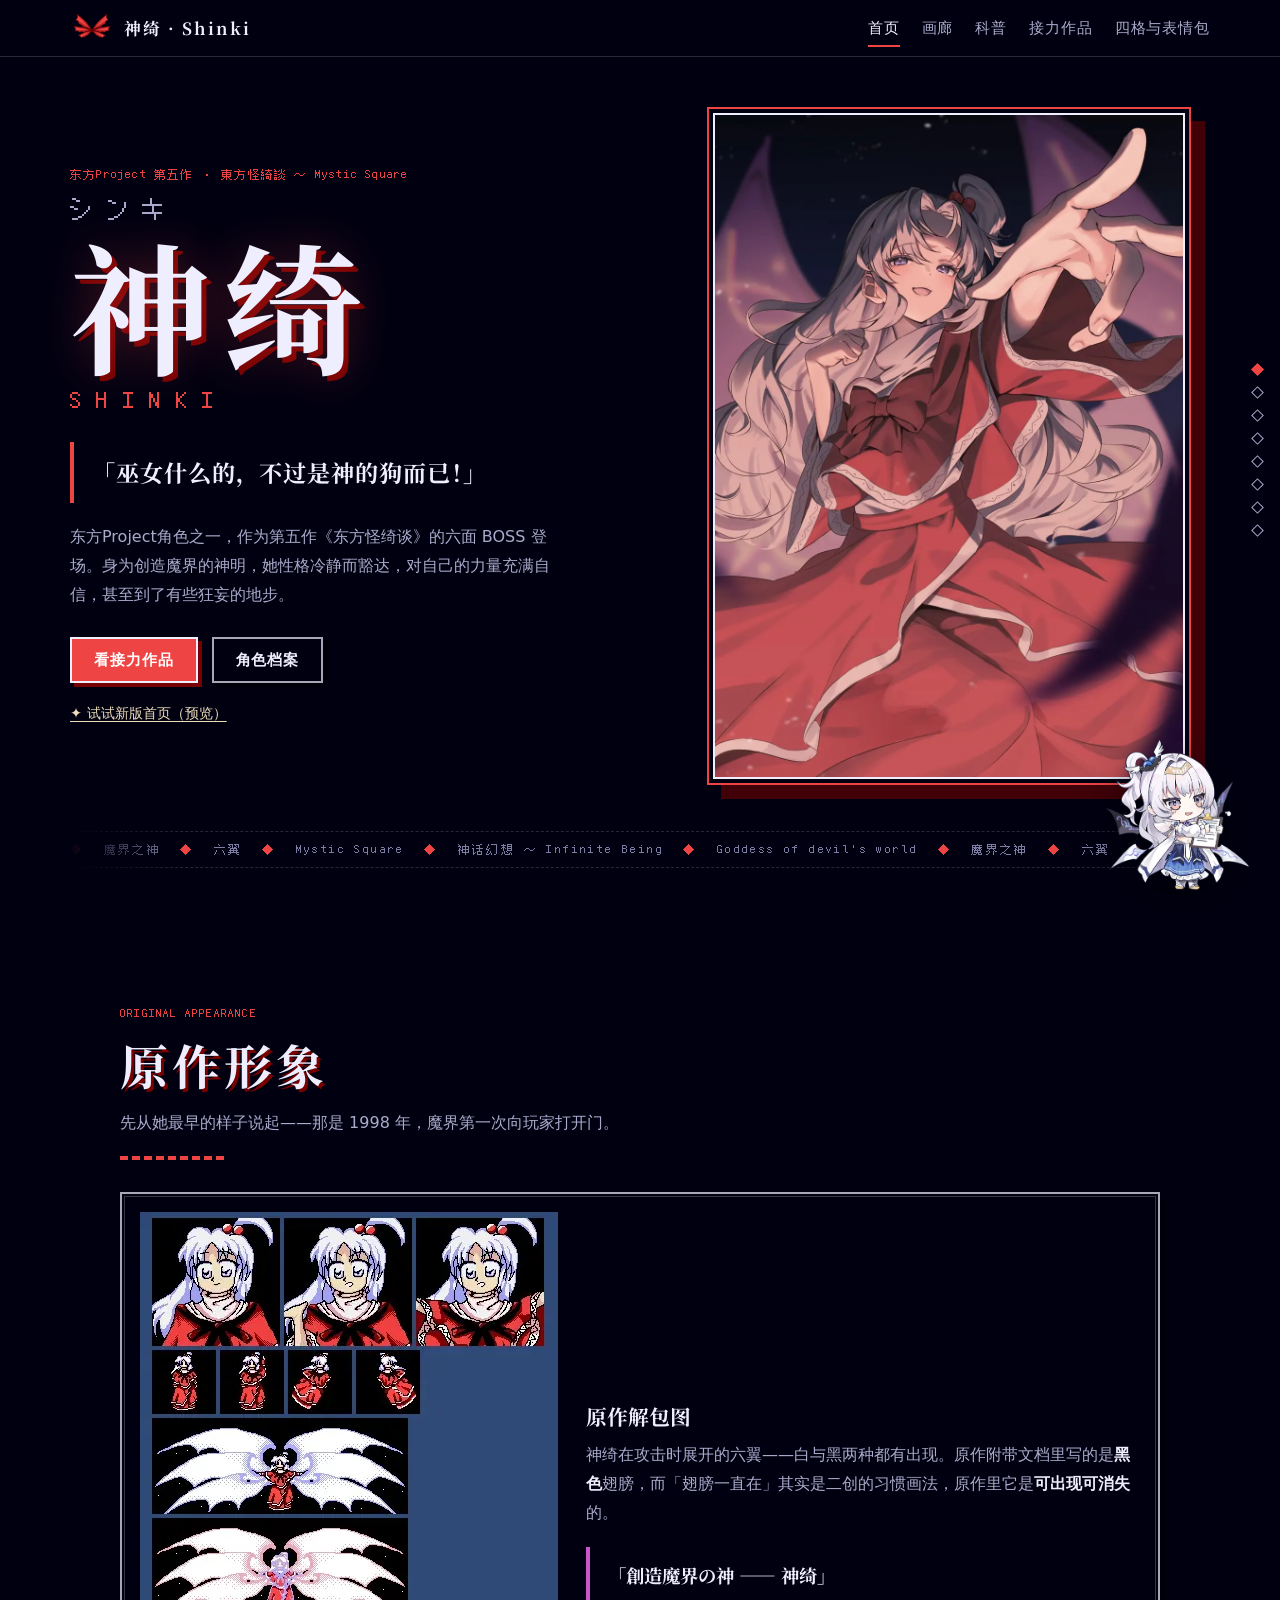
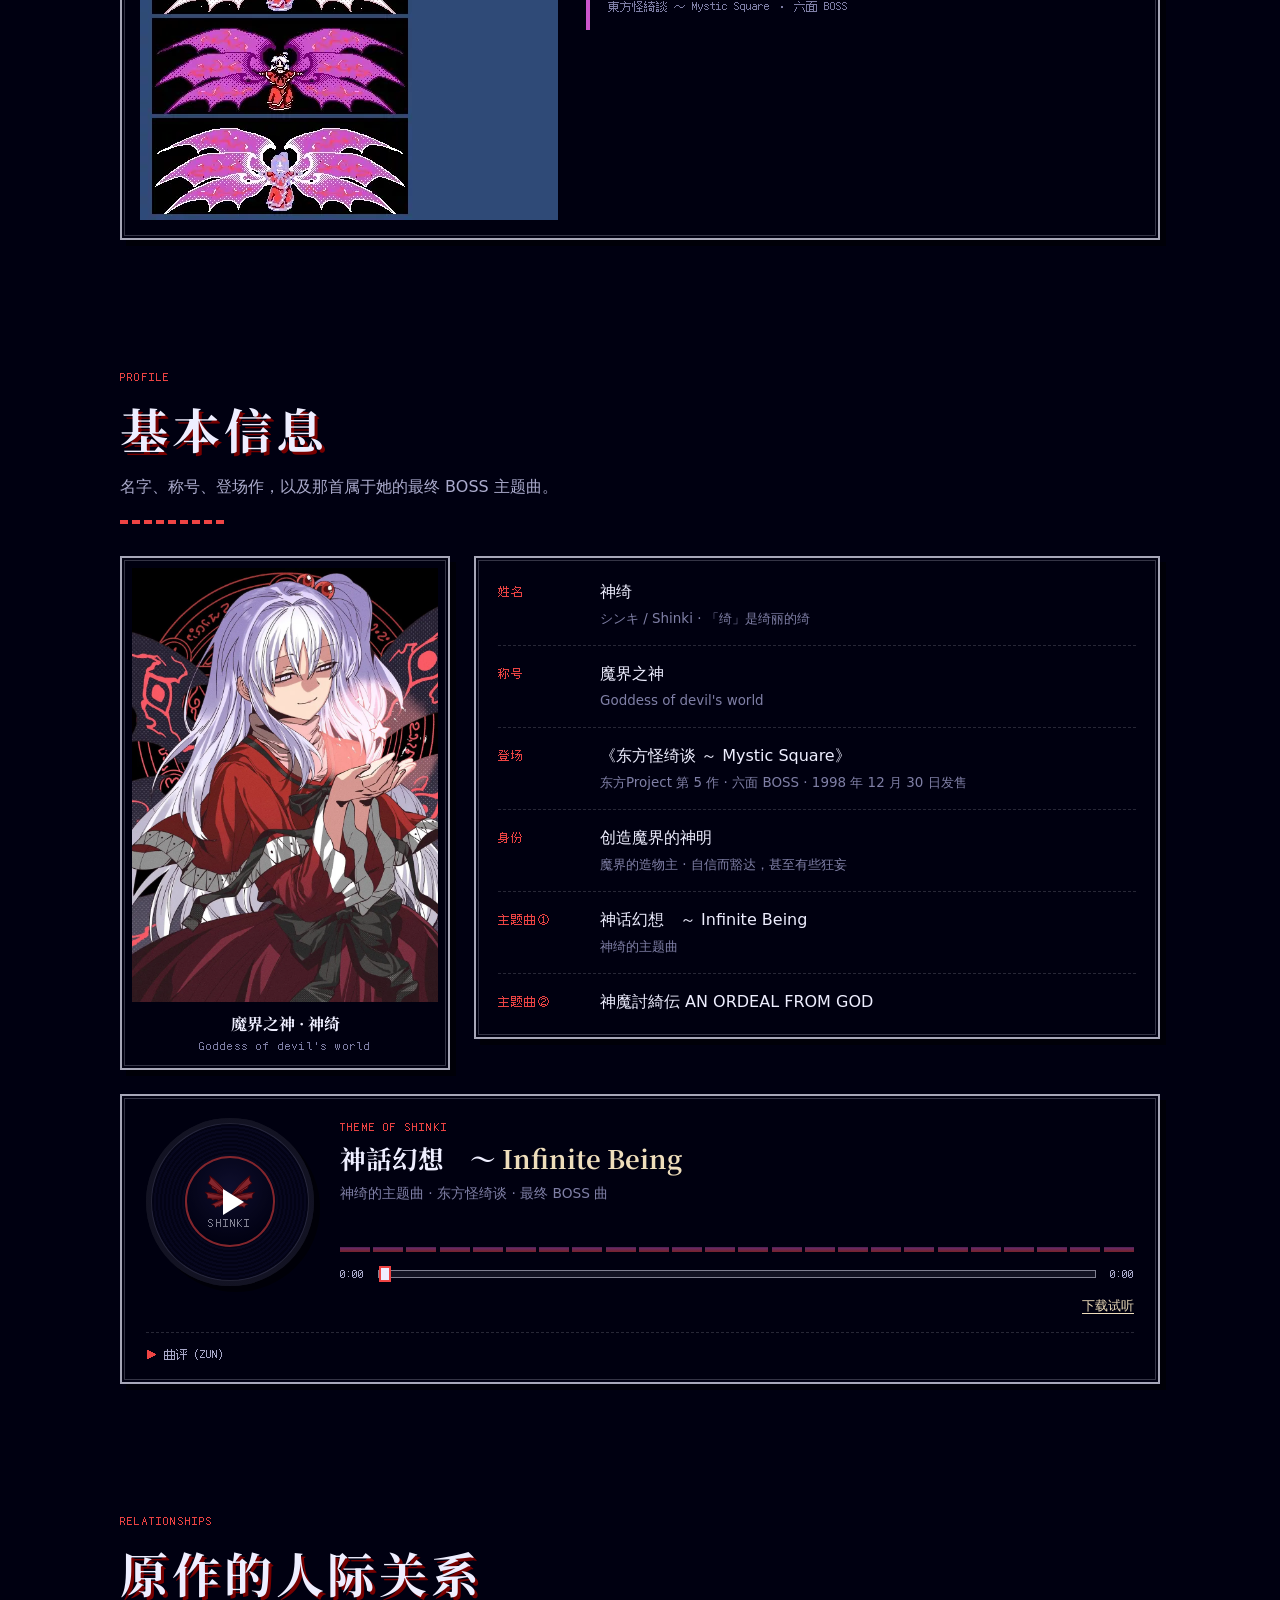
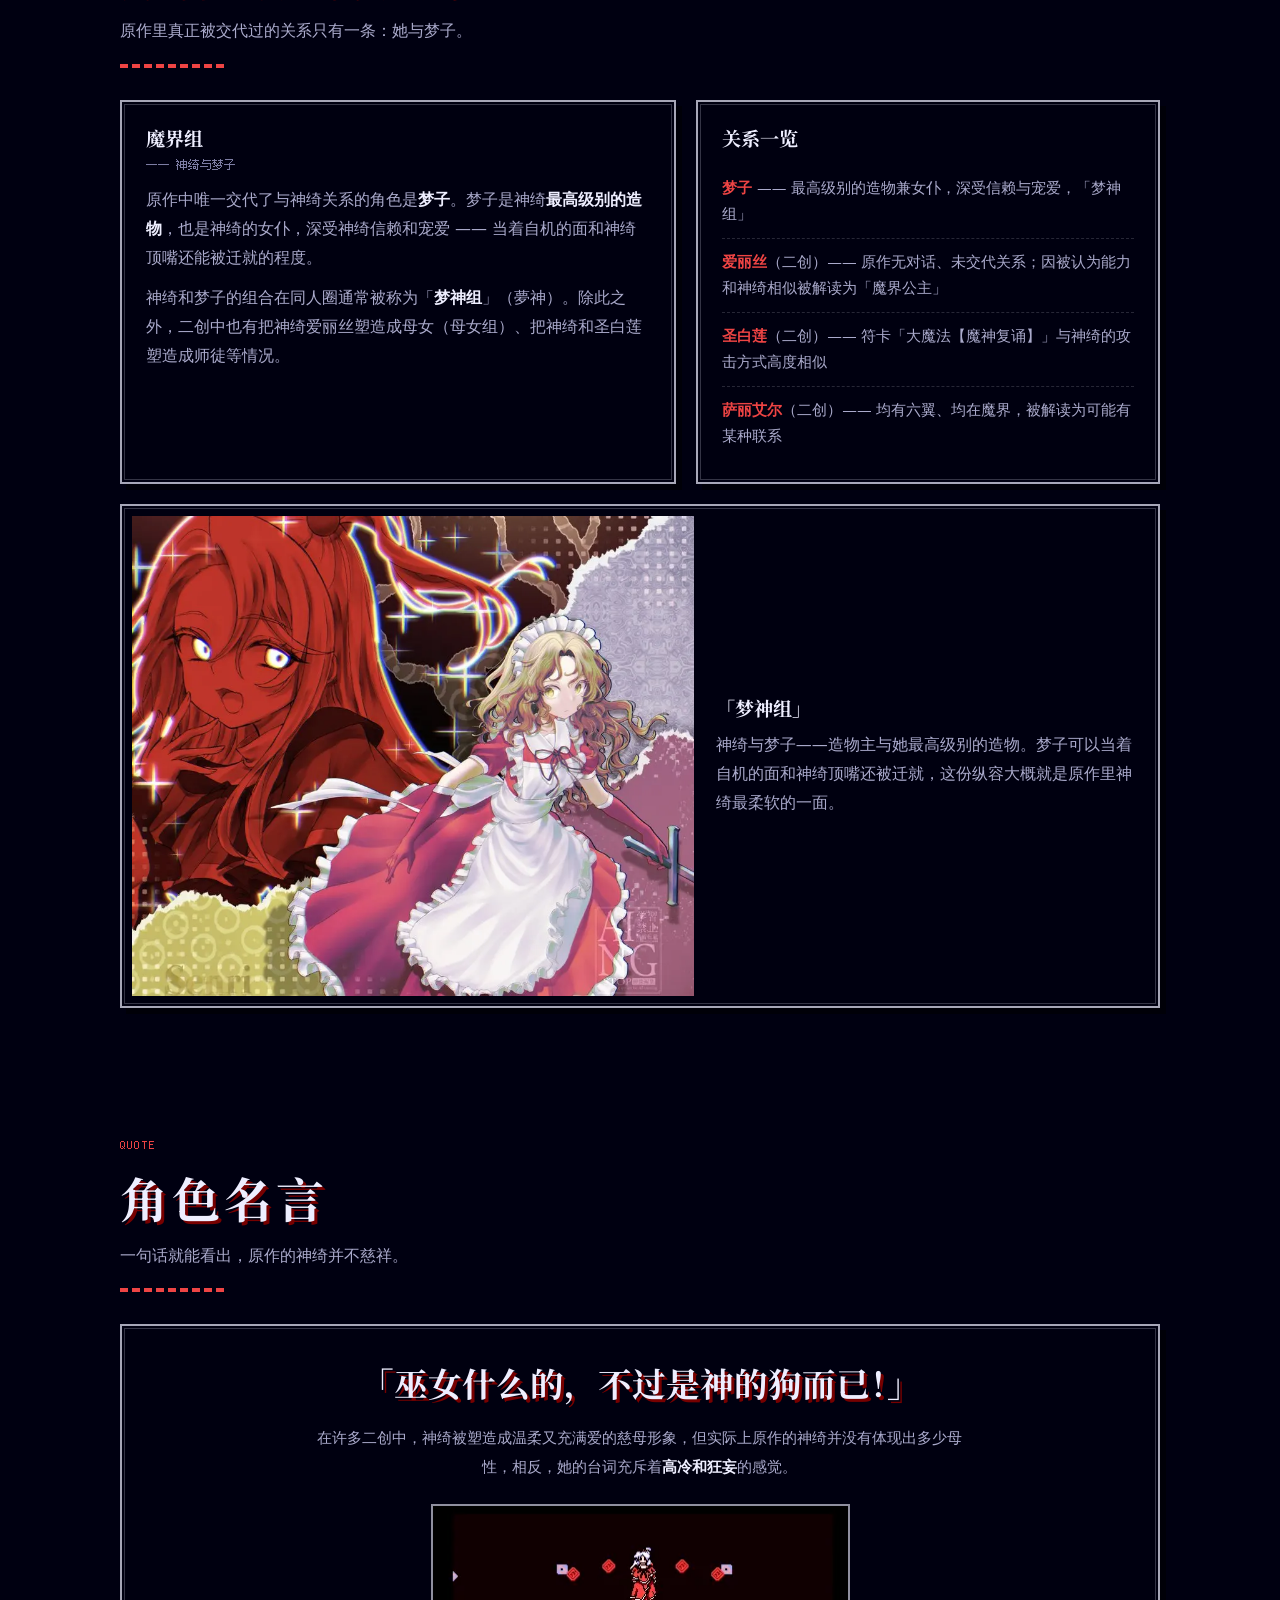
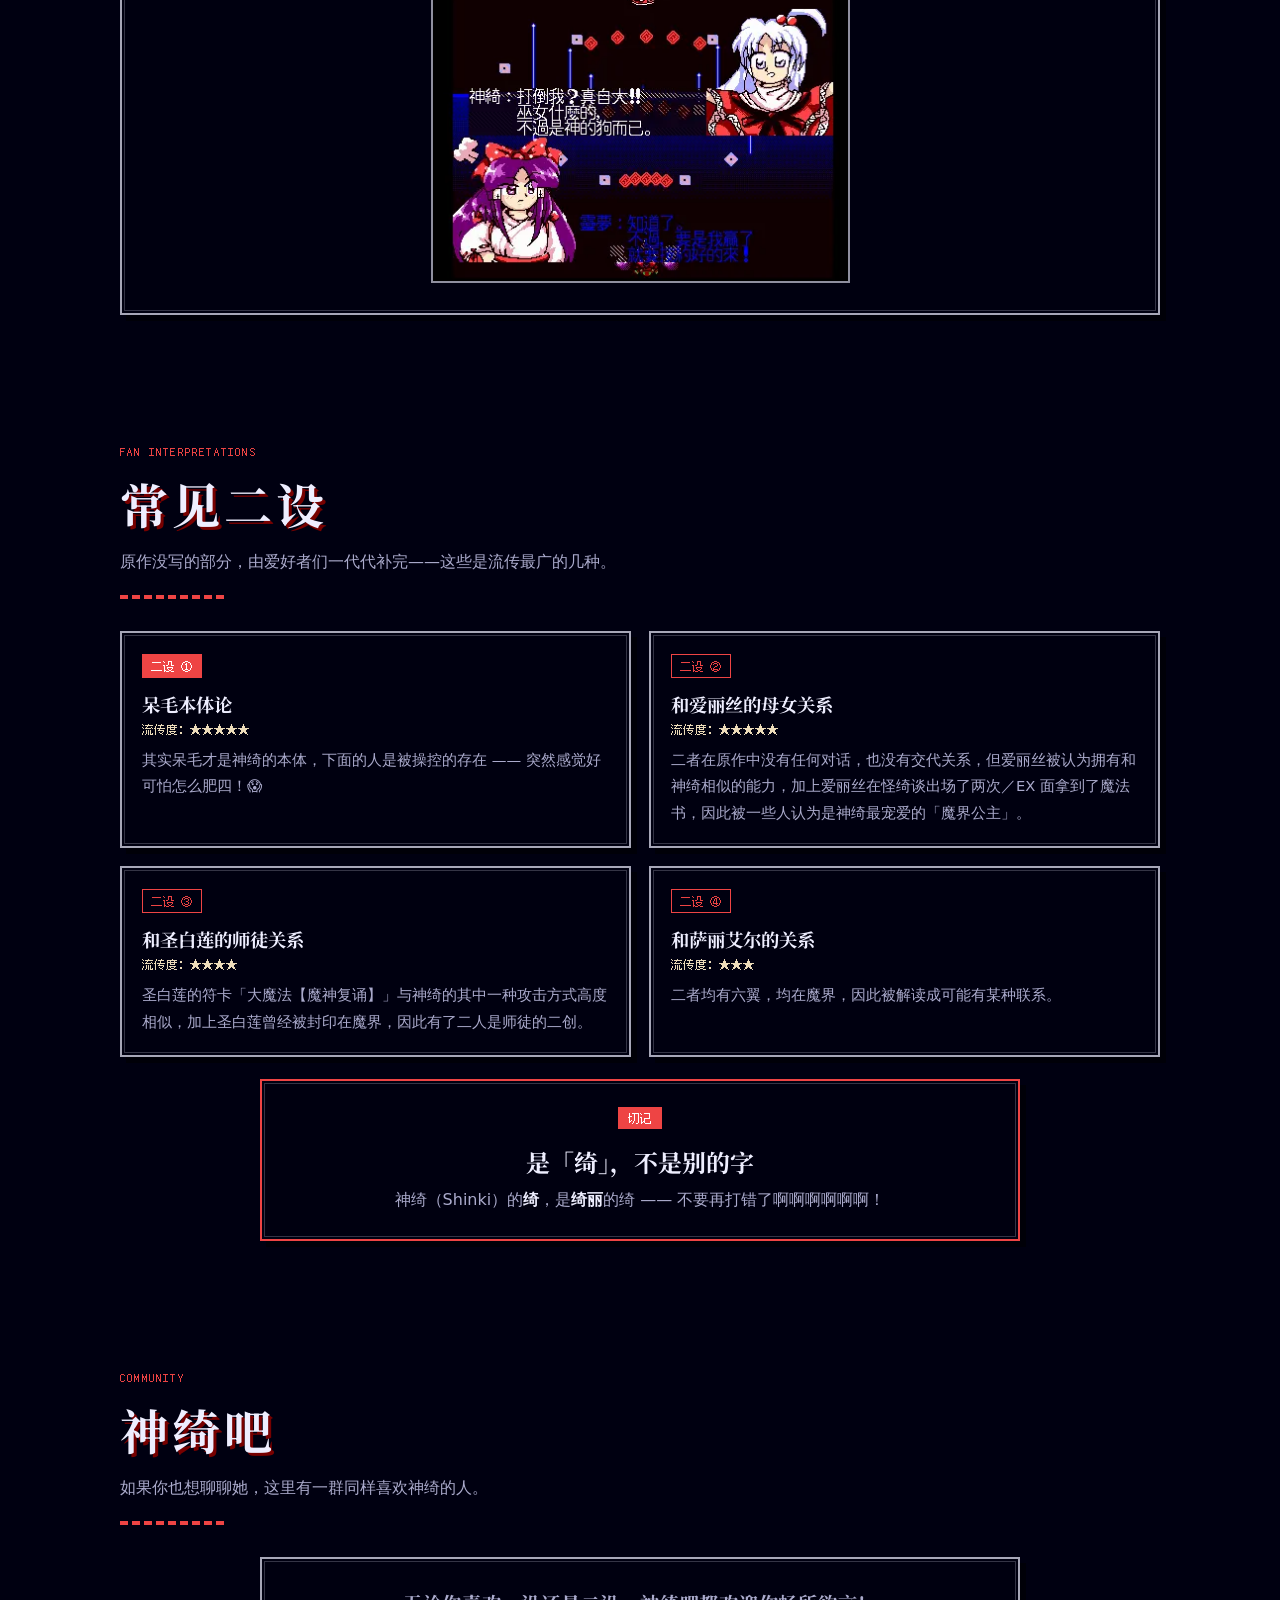
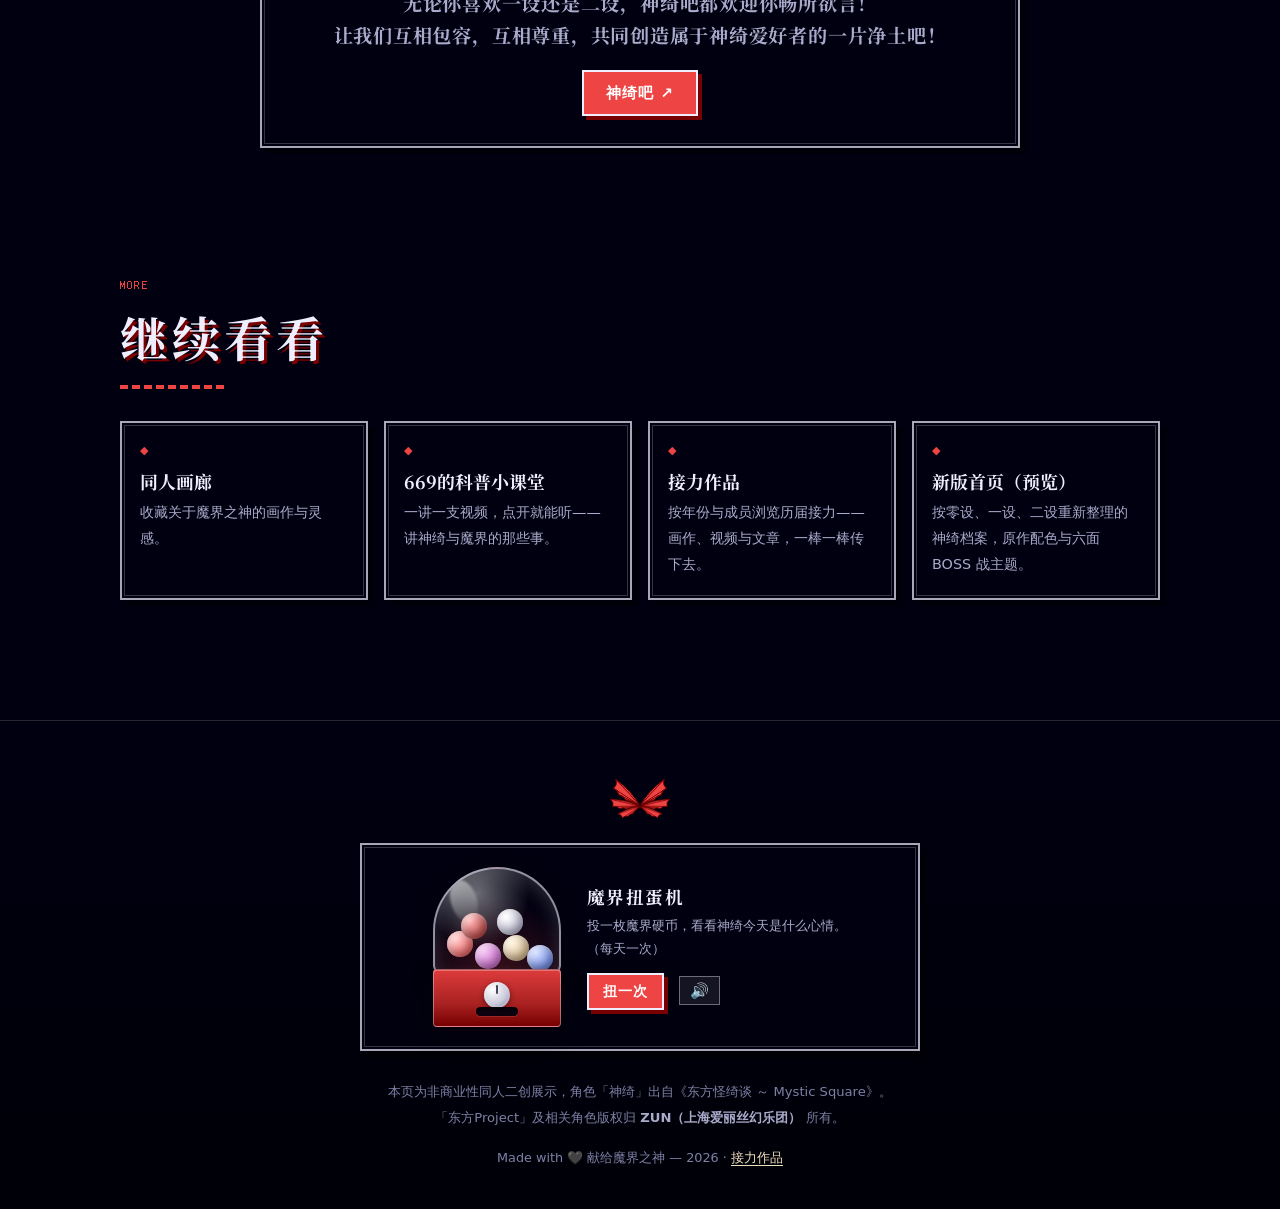
==== commit 9959d735: "feat: 重新设计旧版页面并让切页过渡连贯 旧版首页、画廊、科普、接力作品、四格与表情包： - 改用新版的 PC-98 视觉语言，文字内容不变 - 新增全站共用的 site.css，删除旧的 sty" ====
--- a/index.html
+++ b/index.html
@@ -2,19 +2,22 @@
 <html lang="zh-CN">
 <head>
   <meta charset="UTF-8">
-  <meta name="viewport" content="width=device-width, initial-scale=1.0">
+  <meta name="viewport" content="width=device-width, initial-scale=1.0, viewport-fit=cover">
   <title>神绮 — 魔界之神 · 同人二创展示</title>
   <meta name="description" content="神绮（Shinki）：东方Project角色之一，第五作《东方怪绮谈》六面 BOSS，创造魔界的神明。角色档案、原作形象、人际关系与常见二设。">
   <link rel="icon" href="assets/img/favicon.png" type="image/png">
-  <link rel="stylesheet" href="assets/css/style.css">
-  <link rel="stylesheet" href="assets/css/shinki.css">
-  <link rel="stylesheet" href="assets/css/pet.css">
-  <link rel="stylesheet" href="assets/css/gacha.css">
-
-  <meta name="theme-color" content="#120810">
-  <meta name="color-scheme" content="dark">
   <link rel="apple-touch-icon" href="assets/img/apple-touch-icon.png">
   <link rel="manifest" href="manifest.webmanifest">
+  <meta name="theme-color" content="#000011">
+  <meta name="color-scheme" content="dark">
+  <link rel="preload" href="assets/fonts/shinki-pixel.woff2" as="font" type="font/woff2" crossorigin>
+  <link rel="preload" href="assets/fonts/shinki-serif.woff2" as="font" type="font/woff2" crossorigin>
+  <script>document.documentElement.style.setProperty('--sky-t', -(Date.now() % 16000) / 1000 + 's');</script>
+  <link rel="stylesheet" href="assets/css/site.css">
+  <link rel="stylesheet" href="assets/css/home.css">
+  <link rel="stylesheet" href="assets/css/gacha.css">
+  <link rel="stylesheet" href="assets/css/pet.css">
+  <script type="speculationrules">{"prerender":[{"where":{"and":[{"href_matches":"*.html","relative_to":"document"},{"not":{"selector_matches":"[target=_blank]"}}]},"eagerness":"moderate"}]}</script>
   <meta property="og:type" content="website">
   <meta property="og:site_name" content="神绮 · 魔界之神 · 同人二创展示">
   <meta property="og:title" content="神绮 — 魔界之神 · 同人二创展示">
@@ -26,24 +29,30 @@
   <meta name="twitter:image" content="https://shinki1108.com/assets/img/shinki.webp">
 </head>
 <body>
-  <a class="skip-link" href="#hero">跳到主要内容</a>
-
-  <svg xmlns="http://www.w3.org/2000/svg" style="display:none" aria-hidden="true">
-
-    <symbol id="shinki-wings" viewBox="0 0 512 436">
-      <image href="assets/img/shinki-wings.webp" x="0" y="0" width="512" height="436" preserveAspectRatio="xMidYMid meet"/>
+  <a class="skip-link" href="#main">跳到主要内容</a>
+
+  <svg width="0" height="0" style="position:absolute" aria-hidden="true">
+    <defs>
+      <path id="wingShape" d="M0 0C70-55 180-105 300-130Q262-92 285-45Q240-48 215-10Q170-22 140 8Q80-6 0 0Z"/>
+      <path id="wingBones" d="M0 0L285-45M0 0L215-10M0 0L140 8M0 0Q150-70 300-130" fill="none"/>
+      <g id="wingOne"><use href="#wingShape"/><use href="#wingBones"/></g>
+      <g id="wingSide">
+        <use href="#wingOne" transform="rotate(-24) translate(10 -4)"/>
+        <use href="#wingOne" transform="rotate(10) translate(14 0) scale(.84)"/>
+        <use href="#wingOne" transform="rotate(42) translate(10 4) scale(.66)"/>
+      </g>
+    </defs>
+    <symbol id="sixWings" viewBox="-340 -270 680 450">
+      <use href="#wingSide"/>
+      <use href="#wingSide" transform="scale(-1 1)"/>
     </symbol>
   </svg>
-
-  <div id="bgStars" aria-hidden="true"></div>
-
-
-
+  <div class="sky" aria-hidden="true"></div>
 
   <header class="site-header" id="siteHeader">
     <div class="site-header__inner">
       <a class="brand" href="index.html" aria-label="回到首页">
-        <svg class="brand__mascot" viewBox="0 0 512 436" aria-hidden="true"><use href="#shinki-wings"/></svg>
+        <svg class="brand__wings" aria-hidden="true"><use href="#sixWings"/></svg>
         <span>神绮 · Shinki</span>
       </a>
       <button class="nav-toggle" id="navToggle" aria-label="展开导航" aria-expanded="false" aria-controls="navLinks">
@@ -59,193 +68,128 @@
     </div>
   </header>
 
-  <main>
+  <main id="main">
 
     <section class="hero" id="hero">
-      <span class="hero__sparkle hero__sparkle--1" aria-hidden="true">✦</span>
-      <span class="hero__sparkle hero__sparkle--2" aria-hidden="true">❖</span>
-      <span class="hero__sparkle hero__sparkle--3" aria-hidden="true">✦</span>
-      <span class="hero__sparkle hero__sparkle--4" aria-hidden="true">✧</span>
-      <span class="hero__sparkle hero__sparkle--5" aria-hidden="true">❖</span>
-      <span class="hero__sparkle hero__sparkle--6" aria-hidden="true">✦</span>
-      <div class="hero__inner">
-        <p class="hero__kicker">东方Project 第五作 · 東方怪綺談 ～ Mystic Square</p>
+      <div class="hero__text">
+        <p class="kicker">东方Project 第五作 · 東方怪綺談 ～ Mystic Square</p>
         <h1 class="hero__title">
           <span class="hero__title-jp">シンキ</span>
           <span class="hero__title-cn">神绮</span>
           <span class="hero__title-en">SHINKI</span>
         </h1>
         <p class="hero__tagline">「巫女什么的，不过是神的狗而已！」</p>
-        <p class="hero__desc">
-          东方Project角色之一，作为第五作《东方怪绮谈》的六面 BOSS 登场。<br>
-          身为创造魔界的神明，她性格冷静而豁达，对自己的力量充满自信，<br>
-          甚至到了有些狂妄的地步。
-        </p>
+        <p class="hero__desc">东方Project角色之一，作为第五作《东方怪绮谈》的六面 BOSS 登场。身为创造魔界的神明，她性格冷静而豁达，对自己的力量充满自信，甚至到了有些狂妄的地步。</p>
         <div class="hero__actions">
-          <a class="btn btn--primary btn--wing" href="relay.html">看接力作品</a>
-          <a class="btn btn--ghost btn--wing btn--wing--r" href="#about">角色档案</a>
+          <a class="btn btn--primary" href="relay.html">看接力作品</a>
+          <a class="btn btn--ghost" href="#about">角色档案</a>
         </div>
         <p class="hero__newlink"><a class="text-link" href="new.html">✦ 试试新版首页（预览）</a></p>
       </div>
-      <div class="hero__art" aria-hidden="true">
-        <img fetchpriority="high" decoding="async" src="assets/img/shinki.webp" alt="神绮 立绘">
-      </div>
-      <div class="hero__ticker" aria-hidden="true">
-        <div class="hero__ticker-track">
-          <span>魔界之神</span><span>·</span><span>六翼</span><span>·</span><span>Mystic Square</span><span>·</span>
-          <span>神话幻想 ～ Infinite Being</span><span>·</span><span>Goddess of devil's world</span><span>·</span>
-          <span>魔界之神</span><span>·</span><span>六翼</span><span>·</span><span>Mystic Square</span><span>·</span>
-          <span>神话幻想 ～ Infinite Being</span><span>·</span><span>Goddess of devil's world</span><span>·</span>
+      <figure class="hero__art">
+        <img src="assets/img/shinki.webp" alt="神绮 立绘" width="990" height="1400" fetchpriority="high" decoding="async">
+      </figure>
+      <div class="ticker" aria-hidden="true">
+        <div class="ticker__track">
+          <span>魔界之神</span><span>六翼</span><span>Mystic Square</span><span>神话幻想 ～ Infinite Being</span><span>Goddess of devil's world</span>
+          <span>魔界之神</span><span>六翼</span><span>Mystic Square</span><span>神话幻想 ～ Infinite Being</span><span>Goddess of devil's world</span>
         </div>
       </div>
     </section>
 
     <section class="section" id="original">
-      <header class="section__head reveal">
-        <p class="section__kicker">ORIGINAL APPEARANCE</p>
+      <header class="section__head">
+        <p class="kicker">ORIGINAL APPEARANCE</p>
         <h2 class="section__title">原作形象</h2>
         <p class="section__lead">先从她最早的样子说起——那是 1998 年，魔界第一次向玩家打开门。</p>
-        <div class="section__divider" aria-hidden="true">
-          <svg viewBox="0 0 140 24" class="divider-mark"><path d="M2 12h46M92 12h46" fill="none" stroke="currentColor" stroke-width="1" stroke-linecap="round" opacity=".55"/><path d="M70 3.5l5 8.5-5 8.5-5-8.5z" fill="currentColor" opacity=".9"/><path d="M70 1v22" fill="none" stroke="currentColor" stroke-width="1" stroke-linecap="round" opacity=".45"/></svg>
-        </div>
-      </header>
-      <figure class="figure-card glass glass--frost reveal">
-        <div class="figure-card__pic">
-          <img src="assets/img/shinki-original.webp" alt="神绮 原作解包图" loading="lazy" decoding="async">
-        </div>
-        <figcaption class="figure-card__cap">
+      </header>
+      <figure class="pc98 sprite">
+        <div class="sprite__pic">
+          <img src="assets/img/shinki-original.webp" alt="神绮 原作解包图" width="418" height="608" loading="lazy" decoding="async">
+        </div>
+        <figcaption class="sprite__cap">
           <h3>原作解包图</h3>
-          <p>
-            神绮在攻击时展开的六翼——白与黑两种都有出现。
-            原作附带文档里写的是<strong>黑色</strong>翅膀，
-            而「翅膀一直在」其实是二创的习惯画法，原作里它是<strong>可出现可消失</strong>的。
-          </p>
-
-          <blockquote class="story__quote">
-            <span class="story__quote-mark">「</span>
-            創造魔界の神 —— 神绮
-            <span class="story__quote-note">東方怪綺談 ～ Mystic Square · 六面 BOSS</span>
+          <p>神绮在攻击时展开的六翼——白与黑两种都有出现。原作附带文档里写的是<strong>黑色</strong>翅膀，而「翅膀一直在」其实是二创的习惯画法，原作里它是<strong>可出现可消失</strong>的。</p>
+          <blockquote class="sprite__quote">
+            「創造魔界の神 —— 神绮」
+            <span>東方怪綺談 ～ Mystic Square · 六面 BOSS</span>
           </blockquote>
         </figcaption>
       </figure>
     </section>
 
     <section class="section" id="about">
-      <header class="section__head reveal">
-        <p class="section__kicker">PROFILE</p>
+      <header class="section__head">
+        <p class="kicker">PROFILE</p>
         <h2 class="section__title">基本信息</h2>
         <p class="section__lead">名字、称号、登场作，以及那首属于她的最终 BOSS 主题曲。</p>
-        <div class="section__divider" aria-hidden="true">
-          <svg viewBox="0 0 140 24" class="divider-mark"><path d="M2 12h46M92 12h46" fill="none" stroke="currentColor" stroke-width="1" stroke-linecap="round" opacity=".55"/><path d="M70 3.5l5 8.5-5 8.5-5-8.5z" fill="currentColor" opacity=".9"/><path d="M70 1v22" fill="none" stroke="currentColor" stroke-width="1" stroke-linecap="round" opacity=".45"/></svg>
-        </div>
       </header>
       <div class="profile">
-        <figure class="profile__figure glass glass--lav reveal">
-          <img src="assets/img/shinki-profile.webp" alt="神绮 角色图" loading="lazy" decoding="async">
+        <figure class="pc98 profile__art">
+          <img src="assets/img/shinki-profile.webp" alt="神绮 角色图" width="960" height="1362" loading="lazy" decoding="async">
           <figcaption>魔界之神 · 神绮<span>Goddess of devil's world</span></figcaption>
         </figure>
-        <div class="profile__card glass glass--frost reveal">
-          <dl class="profile__data">
-            <div class="data-row">
-              <dt>姓名</dt>
-              <dd>神绮 <small>シンキ / Shinki · 「绮」是绮丽的绮</small></dd>
-            </div>
-            <div class="data-row">
-              <dt>称号</dt>
-              <dd>魔界之神 <small>Goddess of devil's world</small></dd>
-            </div>
-            <div class="data-row">
-              <dt>登场</dt>
-              <dd>《东方怪绮谈 ～ Mystic Square》 <small>东方Project 第 5 作 · 六面 BOSS · 1998 年 12 月 30 日发售</small></dd>
-            </div>
-            <div class="data-row">
-              <dt>身份</dt>
-              <dd>创造魔界的神明 <small>魔界的造物主 · 自信而豁达，甚至有些狂妄</small></dd>
-            </div>
-            <div class="data-row">
-              <dt>主题曲①</dt>
-              <dd>神话幻想　～ Infinite Being <small>神绮的主题曲</small></dd>
-            </div>
-            <div class="data-row">
-              <dt>主题曲②</dt>
-              <dd>神魔討綺伝 AN ORDEAL FROM GOD</dd>
-            </div>
-          </dl>
-        </div>
-      </div>
-
-      <article class="theme-card theme-card--disc glass glass--frost reveal">
+        <dl class="pc98 profile__data">
+          <div><dt>姓名</dt><dd>神绮 <small>シンキ / Shinki · 「绮」是绮丽的绮</small></dd></div>
+          <div><dt>称号</dt><dd>魔界之神 <small>Goddess of devil's world</small></dd></div>
+          <div><dt>登场</dt><dd>《东方怪绮谈 ～ Mystic Square》 <small>东方Project 第 5 作 · 六面 BOSS · 1998 年 12 月 30 日发售</small></dd></div>
+          <div><dt>身份</dt><dd>创造魔界的神明 <small>魔界的造物主 · 自信而豁达，甚至有些狂妄</small></dd></div>
+          <div><dt>主题曲①</dt><dd>神话幻想　～ Infinite Being <small>神绮的主题曲</small></dd></div>
+          <div><dt>主题曲②</dt><dd>神魔討綺伝 AN ORDEAL FROM GOD</dd></div>
+        </dl>
+      </div>
+
+      <article class="pc98 player">
         <div class="theme-player" id="themePlayer">
-
           <button type="button" class="tp__disc" id="tpBtn" aria-label="播放 / 暂停" aria-pressed="false">
             <span class="tp__disc-body" aria-hidden="true">
               <span class="tp__disc-label">
-                <img class="tp__label-wing" src="assets/img/shinki-wings.webp" alt="" aria-hidden="true">
+                <svg class="tp__label-wing"><use href="#sixWings"/></svg>
                 <i>SHINKI</i>
               </span>
             </span>
             <span class="tp__disc-play" aria-hidden="true"></span>
           </button>
-
           <div class="tp__main">
-            <p class="tp__kicker">THEME OF SHINKI</p>
+            <p class="kicker">THEME OF SHINKI</p>
             <h3 class="tp__title">神話幻想　～ <em>Infinite Being</em></h3>
             <p class="tp__sub">神绮的主题曲 · 东方怪绮谈 · 最终 BOSS 曲</p>
-
             <div class="tp__bars" aria-hidden="true">
               <i></i><i></i><i></i><i></i><i></i><i></i><i></i><i></i>
               <i></i><i></i><i></i><i></i><i></i><i></i><i></i><i></i>
               <i></i><i></i><i></i><i></i><i></i><i></i><i></i><i></i>
             </div>
-
             <div class="tp__seek">
               <span class="tp__time" id="tpCur">0:00</span>
-              <input class="tp__range" id="tpSeek" type="range" min="0" max="1000" value="0" step="1"
-                     aria-label="播放进度" onclick="this.blur()">
+              <input class="tp__range" id="tpSeek" type="range" min="0" max="1000" value="0" step="1" aria-label="播放进度" onclick="this.blur()">
               <span class="tp__time" id="tpDur">0:00</span>
             </div>
           </div>
-
           <audio id="tpAudio" preload="none" src="assets/audio/shinki-theme.ogg"></audio>
-          <a class="tp__fallback" href="assets/audio/shinki-theme.ogg" download>下载试听</a>
-        </div>
-
-        <details class="theme-review">
+          <a class="tp__fallback text-link" href="assets/audio/shinki-theme.ogg" download>下载试听</a>
+        </div>
+        <details class="player__review">
           <summary>曲评（ZUN）</summary>
-          <p>
-            最终 BOSS 的主题曲，理所当然地下了很大力气。
-            我一直都为能作出在气势与可爱间取得微妙平衡的曲子而努力着。
-            主旋律比较容易给人留下些印象，大概感觉不错。大致很喜欢。
-          </p>
+          <p>最终 BOSS 的主题曲，理所当然地下了很大力气。我一直都为能作出在气势与可爱间取得微妙平衡的曲子而努力着。主旋律比较容易给人留下些印象，大概感觉不错。大致很喜欢。</p>
         </details>
       </article>
     </section>
 
     <section class="section" id="relations">
-      <header class="section__head reveal">
-        <p class="section__kicker">RELATIONSHIPS</p>
+      <header class="section__head">
+        <p class="kicker">RELATIONSHIPS</p>
         <h2 class="section__title">原作的人际关系</h2>
         <p class="section__lead">原作里真正被交代过的关系只有一条：她与梦子。</p>
-        <div class="section__divider" aria-hidden="true">
-          <svg viewBox="0 0 140 24" class="divider-mark"><path d="M2 12h46M92 12h46" fill="none" stroke="currentColor" stroke-width="1" stroke-linecap="round" opacity=".55"/><path d="M70 3.5l5 8.5-5 8.5-5-8.5z" fill="currentColor" opacity=".9"/><path d="M70 1v22" fill="none" stroke="currentColor" stroke-width="1" stroke-linecap="round" opacity=".45"/></svg>
-        </div>
       </header>
       <div class="story">
-        <article class="story__card glass glass--frost reveal">
-          <h3 class="story__title">魔界组<span>—— 神绮与梦子</span></h3>
-          <p>
-            原作中唯一交代了与神绮关系的角色是<strong>梦子</strong>。
-            梦子是神绮<strong>最高级别的造物</strong>，也是神绮的女仆，深受神绮信赖和宠爱
-            —— 当着自机的面和神绮顶嘴还能被迁就的程度。
-          </p>
-          <p>
-            神绮和梦子的组合在同人圈通常被称为「<strong>梦神组</strong>」（夢神）。
-            除此之外，二创中也有把神绮爱丽丝塑造成母女（母女组）、把神绮和圣白莲塑造成师徒等情况。
-          </p>
-        </article>
-        <aside class="story__side glass glass--lav reveal">
-          <h3 class="story__side-title">关系一览</h3>
-          <ul class="story__list">
+        <article class="pc98 story__card">
+          <h3>魔界组<span>—— 神绮与梦子</span></h3>
+          <p>原作中唯一交代了与神绮关系的角色是<strong>梦子</strong>。梦子是神绮<strong>最高级别的造物</strong>，也是神绮的女仆，深受神绮信赖和宠爱 —— 当着自机的面和神绮顶嘴还能被迁就的程度。</p>
+          <p>神绮和梦子的组合在同人圈通常被称为「<strong>梦神组</strong>」（夢神）。除此之外，二创中也有把神绮爱丽丝塑造成母女（母女组）、把神绮和圣白莲塑造成师徒等情况。</p>
+        </article>
+        <aside class="pc98 story__side">
+          <h3>关系一览</h3>
+          <ul>
             <li><strong>梦子</strong> —— 最高级别的造物兼女仆，深受信赖与宠爱，「梦神组」</li>
             <li><strong>爱丽丝</strong>（二创）—— 原作无对话、未交代关系；因被认为能力和神绮相似被解读为「魔界公主」</li>
             <li><strong>圣白莲</strong>（二创）—— 符卡「大魔法【魔神复诵】」与神绮的攻击方式高度相似</li>
@@ -253,209 +197,156 @@
           </ul>
         </aside>
       </div>
-
-      <figure class="solo-figure glass glass--rose reveal">
-        <div class="solo-figure__pic">
-          <img src="assets/img/makai-group.webp" alt="梦神组：神绮与梦子" loading="lazy" decoding="async">
-        </div>
+      <figure class="pc98 wide-figure">
+        <img src="assets/img/makai-group.webp" alt="梦神组：神绮与梦子" width="900" height="770" loading="lazy" decoding="async">
         <figcaption>
           <h3>「梦神组」</h3>
-          <p>
-            神绮与梦子——造物主与她最高级别的造物。梦子可以当着自机的面和神绮顶嘴还被迁就，
-            这份纵容大概就是原作里神绮最柔软的一面。
-          </p>
+          <p>神绮与梦子——造物主与她最高级别的造物。梦子可以当着自机的面和神绮顶嘴还被迁就，这份纵容大概就是原作里神绮最柔软的一面。</p>
         </figcaption>
       </figure>
     </section>
 
     <section class="section" id="quote">
-      <header class="section__head reveal">
-        <p class="section__kicker">QUOTE</p>
+      <header class="section__head">
+        <p class="kicker">QUOTE</p>
         <h2 class="section__title">角色名言</h2>
         <p class="section__lead">一句话就能看出，原作的神绮并不慈祥。</p>
-        <div class="section__divider" aria-hidden="true">
-          <svg viewBox="0 0 140 24" class="divider-mark"><path d="M2 12h46M92 12h46" fill="none" stroke="currentColor" stroke-width="1" stroke-linecap="round" opacity=".55"/><path d="M70 3.5l5 8.5-5 8.5-5-8.5z" fill="currentColor" opacity=".9"/><path d="M70 1v22" fill="none" stroke="currentColor" stroke-width="1" stroke-linecap="round" opacity=".45"/></svg>
-        </div>
-      </header>
-      <figure class="quote-big glass glass--rose reveal">
+      </header>
+      <figure class="pc98 quote">
         <blockquote>「巫女什么的，不过是神的狗而已！」</blockquote>
-<figcaption>
-          在许多二创中，神绮被塑造成温柔又充满爱的慈母形象，但实际上原作的神绮并没有体现出多少母性，
-          相反，她的台词充斥着<strong>高冷和狂妄</strong>的感觉。
-        </figcaption>
-        <div class="quote-big__pic">
-          <img src="assets/img/shinki-quote.webp" alt="神绮 同人图" loading="lazy" decoding="async">
-        </div>
+        <figcaption>在许多二创中，神绮被塑造成温柔又充满爱的慈母形象，但实际上原作的神绮并没有体现出多少母性，相反，她的台词充斥着<strong>高冷和狂妄</strong>的感觉。</figcaption>
+        <img src="assets/img/shinki-quote.webp" alt="原作对话截图：神绮说巫女不过是神的狗" width="419" height="379" loading="lazy" decoding="async">
       </figure>
     </section>
 
     <section class="section" id="fanon">
-      <header class="section__head reveal">
-        <p class="section__kicker">FAN INTERPRETATIONS</p>
+      <header class="section__head">
+        <p class="kicker">FAN INTERPRETATIONS</p>
         <h2 class="section__title">常见二设</h2>
         <p class="section__lead">原作没写的部分，由爱好者们一代代补完——这些是流传最广的几种。</p>
-        <div class="section__divider" aria-hidden="true">
-          <svg viewBox="0 0 140 24" class="divider-mark"><path d="M2 12h46M92 12h46" fill="none" stroke="currentColor" stroke-width="1" stroke-linecap="round" opacity=".55"/><path d="M70 3.5l5 8.5-5 8.5-5-8.5z" fill="currentColor" opacity=".9"/><path d="M70 1v22" fill="none" stroke="currentColor" stroke-width="1" stroke-linecap="round" opacity=".45"/></svg>
-        </div>
-      </header>
-      <div class="works-grid">
-        <article class="glass glass--rose work-card reveal">
-          <div class="work-card__badge">二设 ①</div>
-          <h3 class="work-card__title">呆毛本体论</h3>
-          <p class="work-card__meta">流传度：★★★★★</p>
-          <p class="work-card__desc">
-            其实呆毛才是神绮的本体，下面的人是被操控的存在
-            —— 突然感觉好可怕怎么肥四！😱
-          </p>
-        </article>
-        <article class="glass glass--frost work-card reveal">
-          <div class="work-card__badge work-card__badge--soft">二设 ②</div>
-          <h3 class="work-card__title">和爱丽丝的母女关系</h3>
-          <p class="work-card__meta">流传度：★★★★★</p>
-          <p class="work-card__desc">
-            二者在原作中没有任何对话，也没有交代关系，但爱丽丝被认为拥有和神绮相似的能力，
-            加上爱丽丝在怪绮谈出场了两次／EX 面拿到了魔法书，
-            因此被一些人认为是神绮最宠爱的「魔界公主」。
-          </p>
-        </article>
-        <article class="glass glass--frost work-card reveal">
-          <div class="work-card__badge work-card__badge--soft">二设 ③</div>
-          <h3 class="work-card__title">和圣白莲的师徒关系</h3>
-          <p class="work-card__meta">流传度：★★★★</p>
-          <p class="work-card__desc">
-            圣白莲的符卡「大魔法【魔神复诵】」与神绮的其中一种攻击方式高度相似，
-            加上圣白莲曾经被封印在魔界，因此有了二人是师徒的二创。
-          </p>
-        </article>
-        <article class="glass glass--frost work-card reveal">
-          <div class="work-card__badge work-card__badge--soft">二设 ④</div>
-          <h3 class="work-card__title">和萨丽艾尔的关系</h3>
-          <p class="work-card__meta">流传度：★★★</p>
-          <p class="work-card__desc">
-            二者均有六翼，均在魔界，因此被解读成可能有某种联系。
-          </p>
-        </article>
-      </div>
-
-      <div class="memo-band glass glass--rose reveal">
-        <span class="memo-band__tag">切记</span>
-        <p class="memo-band__title">是「绮」，不是别的字</p>
-        <p class="memo-band__text">
-          神绮（Shinki）的<strong>绮</strong>，是<strong>绮丽</strong>的绮 —— 不要再打错了啊啊啊啊啊啊！
-        </p>
+      </header>
+      <div class="fanon">
+        <article class="pc98 fanon__card">
+          <span class="fanon__badge">二设 ①</span>
+          <h3>呆毛本体论</h3>
+          <p class="fanon__meta">流传度：★★★★★</p>
+          <p>其实呆毛才是神绮的本体，下面的人是被操控的存在 —— 突然感觉好可怕怎么肥四！😱</p>
+        </article>
+        <article class="pc98 fanon__card">
+          <span class="fanon__badge">二设 ②</span>
+          <h3>和爱丽丝的母女关系</h3>
+          <p class="fanon__meta">流传度：★★★★★</p>
+          <p>二者在原作中没有任何对话，也没有交代关系，但爱丽丝被认为拥有和神绮相似的能力，加上爱丽丝在怪绮谈出场了两次／EX 面拿到了魔法书，因此被一些人认为是神绮最宠爱的「魔界公主」。</p>
+        </article>
+        <article class="pc98 fanon__card">
+          <span class="fanon__badge">二设 ③</span>
+          <h3>和圣白莲的师徒关系</h3>
+          <p class="fanon__meta">流传度：★★★★</p>
+          <p>圣白莲的符卡「大魔法【魔神复诵】」与神绮的其中一种攻击方式高度相似，加上圣白莲曾经被封印在魔界，因此有了二人是师徒的二创。</p>
+        </article>
+        <article class="pc98 fanon__card">
+          <span class="fanon__badge">二设 ④</span>
+          <h3>和萨丽艾尔的关系</h3>
+          <p class="fanon__meta">流传度：★★★</p>
+          <p>二者均有六翼，均在魔界，因此被解读成可能有某种联系。</p>
+        </article>
+      </div>
+      <div class="pc98 memo">
+        <span class="memo__tag">切记</span>
+        <p class="memo__title">是「绮」，不是别的字</p>
+        <p class="memo__text">神绮（Shinki）的<strong>绮</strong>，是<strong>绮丽</strong>的绮 —— 不要再打错了啊啊啊啊啊啊！</p>
       </div>
     </section>
 
     <section class="section" id="links">
-      <header class="section__head reveal">
-        <p class="section__kicker">COMMUNITY</p>
+      <header class="section__head">
+        <p class="kicker">COMMUNITY</p>
         <h2 class="section__title">神绮吧</h2>
         <p class="section__lead">如果你也想聊聊她，这里有一群同样喜欢神绮的人。</p>
-        <div class="section__divider" aria-hidden="true">
-          <svg viewBox="0 0 140 24" class="divider-mark"><path d="M2 12h46M92 12h46" fill="none" stroke="currentColor" stroke-width="1" stroke-linecap="round" opacity=".55"/><path d="M70 3.5l5 8.5-5 8.5-5-8.5z" fill="currentColor" opacity=".9"/><path d="M70 1v22" fill="none" stroke="currentColor" stroke-width="1" stroke-linecap="round" opacity=".45"/></svg>
-        </div>
-      </header>
-      <article class="glass glass--rose notice-card reveal">
-        <p class="notice-card__lead">
-          无论你喜欢一设还是二设，神绮吧都欢迎你畅所欲言！<br>
-          让我们互相包容，互相尊重，共同创造属于神绮爱好者的一片净土吧！
-        </p>
-        <p class="notice-card__link">
-          <a class="text-link" href="https://tieba.baidu.com/p/9545596424?share=9105&amp;fr=sharewise&amp;see_lz=0&amp;share_from=post&amp;sfc=copy&amp;client_type=2&amp;client_version=22.12.1.0&amp;st=1791889485&amp;is_video=false&amp;unique=124922DFEDBCBB435FFAAD7A03DAE452" target="_blank" rel="noopener noreferrer">神绮吧</a>
-        </p>
-      </article>
-    </section>
-
-    <section class="section explore" id="explore">
-      <header class="section__head reveal">
-        <p class="section__kicker">MORE</p>
+      </header>
+      <div class="pc98 notice">
+        <p class="notice__lead">无论你喜欢一设还是二设，神绮吧都欢迎你畅所欲言！<br>让我们互相包容，互相尊重，共同创造属于神绮爱好者的一片净土吧！</p>
+        <p><a class="btn btn--primary" href="https://tieba.baidu.com/p/9545596424" target="_blank" rel="noopener noreferrer">神绮吧 ↗</a></p>
+      </div>
+    </section>
+
+    <section class="section" id="explore">
+      <header class="section__head">
+        <p class="kicker">MORE</p>
         <h2 class="section__title">继续看看</h2>
-        <div class="section__divider" aria-hidden="true">
-          <svg viewBox="0 0 140 24" class="divider-mark"><path d="M2 12h46M92 12h46" fill="none" stroke="currentColor" stroke-width="1" stroke-linecap="round" opacity=".55"/><path d="M70 3.5l5 8.5-5 8.5-5-8.5z" fill="currentColor" opacity=".9"/><path d="M70 1v22" fill="none" stroke="currentColor" stroke-width="1" stroke-linecap="round" opacity=".45"/></svg>
-        </div>
-      </header>
-      <div class="explore__grid">
-        <a class="glass glass--frost explore-card reveal" href="gallery.html">
-          <span class="explore-card__icon" aria-hidden="true">🎨</span>
+      </header>
+      <div class="explore">
+        <a class="pc98 explore__card" href="gallery.html">
           <h3>同人画廊</h3>
           <p>收藏关于魔界之神的画作与灵感。</p>
         </a>
-        <a class="glass glass--frost explore-card reveal" href="videos.html">
-          <span class="explore-card__icon" aria-hidden="true">🎓</span>
+        <a class="pc98 explore__card" href="videos.html">
           <h3>669的科普小课堂</h3>
           <p>一讲一支视频，点开就能听——讲神绮与魔界的那些事。</p>
         </a>
-        <a class="glass glass--frost explore-card reveal" href="relay.html">
-          <span class="explore-card__icon" aria-hidden="true">🖼</span>
+        <a class="pc98 explore__card" href="relay.html">
           <h3>接力作品</h3>
           <p>按年份与成员浏览历届接力——画作、视频与文章，一棒一棒传下去。</p>
         </a>
-        <a class="glass glass--frost explore-card reveal" href="new.html">
-          <span class="explore-card__icon" aria-hidden="true">✦</span>
+        <a class="pc98 explore__card" href="new.html">
           <h3>新版首页（预览）</h3>
           <p>按零设、一设、二设重新整理的神绮档案，原作配色与六面 BOSS 战主题。</p>
         </a>
-
       </div>
     </section>
   </main>
 
   <footer class="site-footer" id="footer">
-    <div class="site-footer__inner">
-      <div class="site-footer__mascot" aria-hidden="true">
-        <svg viewBox="0 0 512 436"><use href="#shinki-wings"/></svg>
-      </div>
-
-      <div class="gacha" id="gacha">
-        <div class="gacha__machine" id="gachaMachine" role="button" tabindex="0" aria-label="扭一次扭蛋">
-          <div class="gacha__dome" aria-hidden="true">
-            <span class="gacha__ball gacha__ball--1"></span>
-            <span class="gacha__ball gacha__ball--2"></span>
-            <span class="gacha__ball gacha__ball--3"></span>
-            <span class="gacha__ball gacha__ball--4"></span>
-            <span class="gacha__ball gacha__ball--5"></span>
-            <span class="gacha__ball gacha__ball--6"></span>
-            <span class="gacha__glare"></span>
-          </div>
-          <div class="gacha__body" aria-hidden="true">
-            <span class="gacha__knob"></span>
-            <span class="gacha__slot"></span>
-          </div>
-          <div class="gacha__capsule" id="gachaCapsule" aria-hidden="true">
-            <img id="gachaCapImg" src="assets/img/gacha/capsule-a.webp" alt="">
-          </div>
-        </div>
-        <div class="gacha__side">
-          <h3 class="gacha__title">魔界扭蛋机</h3>
-          <p class="gacha__hint">投一枚魔界硬币，看看神绮今天是什么心情。</p>
-          <button type="button" class="btn btn--primary btn--sm" id="gachaBtn">扭一次</button>
-          <button type="button" class="gacha__sound" id="gachaSound" aria-label="音效开关" title="音效开关">🔊</button>
-        </div>
-      </div>
-      <div class="gacha-modal" id="gachaModal" hidden>
-        <div class="gacha-modal__box" id="gachaBox" role="dialog" aria-modal="true" aria-labelledby="gachaLabel">
-          <div class="gacha-fx" aria-hidden="true">
-            <span class="gacha-fx__bg"></span>
-            <span class="gacha-fx__fall"></span>
-            <span class="gacha-fx__rays"></span>
-            <span class="gacha-fx__rays gacha-fx__rays--2"></span>
-            <span class="gacha-fx__halo"></span>
-          </div>
-          <button type="button" class="gacha-modal__close" id="gachaClose" aria-label="关闭">×</button>
-          <p class="gacha-modal__fortune" id="gachaFortune"></p>
-          <img class="gacha-modal__img" id="gachaImg" alt="">
-          <h3 class="gacha-modal__label" id="gachaLabel"></h3>
-          <p class="gacha-modal__note" id="gachaNote" hidden></p>
-        </div>
-      </div>
-
-      <p class="site-footer__note">
-        本页为非商业性同人二创展示，角色「神绮」出自《东方怪绮谈 ～ Mystic Square》。<br>
-        「东方Project」及相关角色版权归 <strong>ZUN（上海爱丽丝幻乐团）</strong> 所有。
-      </p>
-
-      <p class="site-footer__copy">Made with 🖤 献给魔界之神 — <span id="year">2026</span> · <a class="text-link" href="relay.html">接力作品</a></p>
+    <svg class="site-footer__mascot" aria-hidden="true"><use href="#sixWings"/></svg>
+
+    <div class="gacha pc98" id="gacha">
+      <div class="gacha__machine" id="gachaMachine" role="button" tabindex="0" aria-label="扭一次扭蛋">
+        <div class="gacha__dome" aria-hidden="true">
+          <span class="gacha__ball gacha__ball--1"></span>
+          <span class="gacha__ball gacha__ball--2"></span>
+          <span class="gacha__ball gacha__ball--3"></span>
+          <span class="gacha__ball gacha__ball--4"></span>
+          <span class="gacha__ball gacha__ball--5"></span>
+          <span class="gacha__ball gacha__ball--6"></span>
+          <span class="gacha__glare"></span>
+        </div>
+        <div class="gacha__body" aria-hidden="true">
+          <span class="gacha__knob"></span>
+          <span class="gacha__slot"></span>
+        </div>
+        <div class="gacha__capsule" id="gachaCapsule" aria-hidden="true">
+          <img id="gachaCapImg" src="assets/img/gacha/capsule-a.webp" alt="">
+        </div>
+      </div>
+      <div class="gacha__side">
+        <h3 class="gacha__title">魔界扭蛋机</h3>
+        <p class="gacha__hint">投一枚魔界硬币，看看神绮今天是什么心情。</p>
+        <button type="button" class="btn btn--primary btn--sm" id="gachaBtn">扭一次</button>
+        <button type="button" class="gacha__sound" id="gachaSound" aria-label="音效开关" title="音效开关">🔊</button>
+      </div>
     </div>
+    <div class="gacha-modal" id="gachaModal" hidden>
+      <div class="gacha-modal__box" id="gachaBox" role="dialog" aria-modal="true" aria-labelledby="gachaLabel">
+        <div class="gacha-fx" aria-hidden="true">
+          <span class="gacha-fx__bg"></span>
+          <span class="gacha-fx__fall"></span>
+          <span class="gacha-fx__rays"></span>
+          <span class="gacha-fx__rays gacha-fx__rays--2"></span>
+          <span class="gacha-fx__halo"></span>
+        </div>
+        <button type="button" class="gacha-modal__close" id="gachaClose" aria-label="关闭">×</button>
+        <p class="gacha-modal__fortune" id="gachaFortune"></p>
+        <img class="gacha-modal__img" id="gachaImg" alt="">
+        <h3 class="gacha-modal__label" id="gachaLabel"></h3>
+        <p class="gacha-modal__note" id="gachaNote" hidden></p>
+      </div>
+    </div>
+
+    <p class="site-footer__note">
+      本页为非商业性同人二创展示，角色「神绮」出自《东方怪绮谈 ～ Mystic Square》。<br>
+      「东方Project」及相关角色版权归 <strong>ZUN（上海爱丽丝幻乐团）</strong> 所有。
+    </p>
+    <p class="site-footer__copy">Made with 🖤 献给魔界之神 — <span id="year">2026</span> · <a class="text-link" href="relay.html">接力作品</a></p>
   </footer>
 
   <script defer src="assets/js/main.js"></script>
--- a/assets/css/site.css
+++ b/assets/css/site.css
@@ -0,0 +1,407 @@
+/* =========================================================
+   神绮站 · 全站基础样式（新旧首页与各子页面共用）
+   设计语言：PC-98 魔界 —— 原作取样色 / 像素字 / 双线窗口
+   配色取样自原作像素图（4 bit/通道量化），见 docs/神绮人物调研报告.md
+   ========================================================= */
+
+@font-face {
+  font-family: "Shinki Pixel";
+  src: url("../fonts/shinki-pixel.woff2") format("woff2");
+  font-display: swap;
+}
+@font-face {
+  font-family: "Shinki Serif";
+  src: url("../fonts/shinki-serif.woff2") format("woff2");
+  font-weight: 700;
+  font-display: swap;
+}
+
+/* ---------- 设计令牌 ---------- */
+:root {
+  --void: #000011;
+  --ink: #eeeeff;
+  --ink-dim: #aaaacc;
+  --ink-faint: #7f7fa6;
+  --red: #ee4444;
+  --red-deep: #770000;
+  --wing: #cc55cc;
+  --wing-deep: #770077;
+  --skin: #eeddbb;
+  --line: rgba(238, 238, 255, .16);
+  --panel: rgba(0, 0, 17, .8);
+  --font-pixel: "Shinki Pixel", "Courier New", monospace;
+  --font-serif: "Shinki Serif", "Noto Serif SC", "Songti SC", "SimSun", serif;
+  --font-sans: system-ui, -apple-system, "PingFang SC", "Microsoft YaHei", "Noto Sans SC", sans-serif;
+  --header-h: 56px;
+  /* 扭蛋机 / 桌宠沿用的变量 */
+  --snow: var(--ink);
+  --pink: var(--red);
+  /* 星空：固定种子生成的两块贴图，所有页面位置一致 */
+  --stars-a: url("data:image/svg+xml,%3Csvg xmlns='http://www.w3.org/2000/svg' width='360' height='360'%3E%3Cg fill='%23eeeeff'%3E%3Ccircle cx='130' cy='168' r='0.8' opacity='0.29'/%3E%3Ccircle cx='280' cy='157' r='0.5' opacity='0.68'/%3E%3Ccircle cx='241' cy='21' r='0.9' opacity='0.61'/%3E%3Ccircle cx='347' cy='52' r='0.6' opacity='0.28'/%3E%3Ccircle cx='313' cy='22' r='0.5' opacity='0.62'/%3E%3Ccircle cx='147' cy='216' r='0.9' opacity='0.59'/%3E%3Ccircle cx='15' cy='13' r='0.9' opacity='0.38'/%3E%3Ccircle cx='81' cy='346' r='0.9' opacity='0.50'/%3E%3Ccircle cx='178' cy='4' r='0.7' opacity='0.58'/%3E%3Ccircle cx='338' cy='24' r='0.9' opacity='0.32'/%3E%3Ccircle cx='218' cy='4' r='0.7' opacity='0.37'/%3E%3Ccircle cx='277' cy='241' r='0.6' opacity='0.45'/%3E%3Ccircle cx='194' cy='353' r='0.7' opacity='0.61'/%3E%3Ccircle cx='281' cy='15' r='0.7' opacity='0.30'/%3E%3Ccircle cx='296' cy='27' r='0.9' opacity='0.64'/%3E%3Ccircle cx='325' cy='343' r='0.6' opacity='0.54'/%3E%3Ccircle cx='298' cy='119' r='0.6' opacity='0.61'/%3E%3Ccircle cx='303' cy='9' r='0.9' opacity='0.54'/%3E%3Ccircle cx='39' cy='252' r='0.6' opacity='0.33'/%3E%3Ccircle cx='309' cy='168' r='0.8' opacity='0.46'/%3E%3Ccircle cx='216' cy='174' r='0.8' opacity='0.58'/%3E%3Ccircle cx='147' cy='62' r='0.6' opacity='0.41'/%3E%3C/g%3E%3C/svg%3E");
+  --stars-b: url("data:image/svg+xml,%3Csvg xmlns='http://www.w3.org/2000/svg' width='560' height='560'%3E%3Cg fill='%23eeeeff'%3E%3Ccircle cx='165' cy='1' r='0.8' opacity='0.92'/%3E%3Ccircle cx='480' cy='538' r='1.5' opacity='0.90'/%3E%3Ccircle cx='21' cy='198' r='1.2' opacity='0.91'/%3E%3Ccircle cx='346' cy='109' r='1.5' opacity='0.69'/%3E%3Ccircle fill='%23cc55cc' cx='79' cy='471' r='1.5' opacity='0.57'/%3E%3Ccircle cx='152' cy='409' r='0.9' opacity='0.71'/%3E%3Ccircle cx='432' cy='204' r='0.9' opacity='0.64'/%3E%3Ccircle cx='166' cy='170' r='1.4' opacity='0.72'/%3E%3Ccircle cx='412' cy='333' r='0.8' opacity='0.59'/%3E%3Ccircle fill='%23cc55cc' cx='182' cy='231' r='0.9' opacity='0.87'/%3E%3Ccircle cx='126' cy='168' r='1.1' opacity='0.69'/%3E%3Ccircle cx='462' cy='464' r='1.5' opacity='0.71'/%3E%3Ccircle cx='246' cy='22' r='1.4' opacity='0.94'/%3E%3Ccircle cx='372' cy='271' r='0.8' opacity='0.86'/%3E%3C/g%3E%3C/svg%3E");
+  --sky-glow: radial-gradient(120% 80% at 50% 0%, #0a1a5c 0%, #001144 32%, var(--void) 76%);
+}
+
+/* ---------- 基础 ---------- */
+*, *::before, *::after { box-sizing: border-box; }
+html { background: var(--void); scroll-behavior: smooth; scroll-padding-top: calc(var(--header-h) + 12px); }
+body {
+  margin: 0;
+  font-family: var(--font-sans);
+  font-size: 16px;
+  line-height: 1.8;
+  color: var(--ink);
+  background: var(--void);
+  overflow-x: hidden;
+  -webkit-font-smoothing: antialiased;
+}
+/* PC-98 抖动网点：极淡的 2px 棋盘格 */
+body::after {
+  content: '';
+  position: fixed;
+  inset: 0;
+  z-index: -1;
+  pointer-events: none;
+  background: repeating-conic-gradient(rgba(238, 238, 255, .03) 0 25%, transparent 0 50%) 0 0 / 4px 4px;
+}
+img { max-width: 100%; height: auto; }
+a { color: inherit; }
+::selection { background: var(--red); color: #fff; }
+:focus-visible { outline: 2px solid var(--skin); outline-offset: 3px; }
+[hidden] { display: none !important; }
+.sr-only {
+  position: absolute;
+  width: 1px; height: 1px;
+  margin: -1px; padding: 0;
+  overflow: hidden;
+  clip: rect(0 0 0 0);
+  white-space: nowrap;
+  border: 0;
+}
+.skip-link {
+  position: fixed;
+  left: 50%; top: -60px;
+  z-index: 200;
+  transform: translateX(-50%);
+  padding: 10px 20px;
+  background: var(--void);
+  border: 2px solid var(--ink);
+  color: var(--ink);
+  text-decoration: none;
+  transition: top .2s ease;
+}
+.skip-link:focus { top: 8px; }
+
+/* ---------- 星空背景 ----------
+   纯 CSS、首帧即画好；位置固定，换页不会重新洗牌。
+   闪烁层的相位由页头内联脚本按当前时间写入 --sky-t，跨页连续。 */
+.sky {
+  position: fixed;
+  inset: 0;
+  z-index: -2;
+  pointer-events: none;
+  background: var(--stars-a) 0 0 / 360px 360px, var(--sky-glow);
+}
+.sky::after {
+  content: '';
+  position: absolute;
+  inset: 0;
+  background: var(--stars-b) 120px 80px / 560px 560px;
+  animation: skyTwinkle 8s ease-in-out var(--sky-t, 0s) infinite alternate;
+}
+@keyframes skyTwinkle {
+  from { opacity: .2; }
+  to { opacity: 1; }
+}
+
+/* ---------- 吸顶导航 ---------- */
+.site-header {
+  position: fixed;
+  top: 0; left: 0; right: 0;
+  z-index: 50;
+  background: rgba(0, 0, 17, .9);
+  border-bottom: 1px solid var(--line);
+  view-transition-name: site-header;
+}
+.site-header__inner {
+  max-width: 1180px;
+  height: 56px;
+  margin: 0 auto;
+  padding: 0 20px;
+  display: flex;
+  align-items: center;
+  justify-content: space-between;
+  gap: 20px;
+}
+.brand {
+  display: inline-flex;
+  align-items: center;
+  gap: 10px;
+  font-family: var(--font-serif);
+  font-size: 1.05rem;
+  letter-spacing: .12em;
+  text-decoration: none;
+  white-space: nowrap;
+}
+.brand__wings {
+  width: 44px;
+  height: 29px;
+  fill: var(--red);
+  stroke: var(--red-deep);
+  stroke-width: 8;
+}
+.nav-links { display: flex; align-items: center; gap: 22px; }
+.nav-link {
+  position: relative;
+  padding: 6px 0;
+  font-size: .92rem;
+  letter-spacing: .06em;
+  color: var(--ink-dim);
+  text-decoration: none;
+  transition: color .2s ease;
+}
+.nav-link::after {
+  content: '';
+  position: absolute;
+  left: 0; right: 0; bottom: 0;
+  height: 2px;
+  background: var(--red);
+  transform: scaleX(0);
+  transform-origin: left;
+  transition: transform .25s ease;
+}
+.nav-link:hover, .nav-link.is-active { color: var(--ink); }
+.nav-link:hover::after, .nav-link.is-active::after { transform: scaleX(1); }
+.nav-toggle {
+  display: none;
+  flex-direction: column;
+  justify-content: center;
+  gap: 5px;
+  width: 44px; height: 44px;
+  padding: 10px;
+  background: none;
+  border: 0;
+  cursor: pointer;
+  z-index: 60;
+}
+.nav-toggle span {
+  display: block;
+  width: 22px; height: 2px;
+  margin: 0 auto;
+  background: var(--ink);
+  transition: transform .3s ease, opacity .3s ease;
+}
+.nav-toggle[aria-expanded="true"] span:nth-child(1) { transform: translateY(7px) rotate(45deg); }
+.nav-toggle[aria-expanded="true"] span:nth-child(2) { opacity: 0; }
+.nav-toggle[aria-expanded="true"] span:nth-child(3) { transform: translateY(-7px) rotate(-45deg); }
+
+@media (max-width: 900px), (pointer: coarse) {
+  .nav-toggle { display: flex; }
+  .nav-links {
+    position: fixed;
+    top: 0; right: 0; bottom: 0;
+    width: min(80vw, 320px);
+    flex-direction: column;
+    align-items: stretch;
+    justify-content: center;
+    gap: 0;
+    padding: 84px 24px 24px;
+    background: rgba(0, 0, 17, .98);
+    border-left: 2px solid rgba(238, 238, 255, .5);
+    transform: translateX(100%);
+    transition: transform .3s ease;
+    overflow-y: auto;
+    z-index: 55;
+  }
+  .nav-links.open { transform: none; }
+  /* 抽屉背后的遮罩（main.js 打开抽屉时给 body 加 nav-open，点遮罩即关闭） */
+  body.nav-open::before {
+    content: '';
+    position: fixed;
+    inset: 0;
+    z-index: 49;
+    background: rgba(0, 0, 0, .6);
+  }
+  .nav-links .nav-link {
+    padding: 14px 6px;
+    font-size: 1.06rem;
+    border-bottom: 1px dashed var(--line);
+  }
+  .nav-links .nav-link::after { display: none; }
+  .nav-links .nav-link.is-active { color: var(--red); }
+}
+
+/* ---------- 通用组件 ---------- */
+.kicker {
+  margin: 0 0 12px;
+  font: 12px/1.6 var(--font-pixel);
+  letter-spacing: .1em;
+  color: var(--red);
+}
+.btn {
+  display: inline-flex;
+  align-items: center;
+  justify-content: center;
+  gap: .4em;
+  padding: 12px 22px;
+  font: 600 15px/1.2 var(--font-sans);
+  letter-spacing: .06em;
+  color: var(--ink);
+  text-decoration: none;
+  background: transparent;
+  border: 2px solid rgba(238, 238, 255, .7);
+  border-radius: 0;
+  box-shadow: 4px 4px 0 rgba(0, 0, 0, .55);
+  cursor: pointer;
+  transition: transform .12s ease, box-shadow .12s ease, background .2s ease;
+}
+.btn:hover { transform: translate(-2px, -2px); box-shadow: 6px 6px 0 rgba(0, 0, 0, .55); }
+.btn:active { transform: translate(2px, 2px); box-shadow: 2px 2px 0 rgba(0, 0, 0, .55); }
+.btn:disabled { opacity: .5; cursor: not-allowed; transform: none; }
+.btn--primary { background: var(--red); border-color: var(--ink); color: #fff; box-shadow: 4px 4px 0 var(--red-deep); }
+.btn--primary:hover { box-shadow: 6px 6px 0 var(--red-deep); }
+.btn--primary:active { box-shadow: 2px 2px 0 var(--red-deep); }
+.btn--ghost:hover { background: rgba(238, 238, 255, .08); }
+.btn--sm { padding: 8px 14px; font-size: 14px; }
+.text-link { color: var(--skin); text-underline-offset: 3px; }
+.text-link:hover { color: #fff; }
+
+/* PC-98 窗口：双线描边 + 硬投影 */
+.pc98 {
+  position: relative;
+  background: var(--panel);
+  border: 2px solid rgba(238, 238, 255, .7);
+  box-shadow: inset 0 0 0 2px var(--void), inset 0 0 0 3px rgba(238, 238, 255, .22), 6px 6px 0 rgba(0, 0, 0, .5);
+}
+.pc98 figcaption {
+  margin-top: 8px;
+  font: 12px/1.6 var(--font-pixel);
+  color: var(--ink-faint);
+  text-align: right;
+}
+
+/* ---------- 版块 ---------- */
+.section {
+  max-width: 1080px;
+  margin: 0 auto;
+  padding: 104px 20px 24px;
+}
+.section__head { margin-bottom: 32px; }
+.section__head::after {
+  content: '';
+  display: block;
+  width: 108px;
+  height: 4px;
+  margin-top: 18px;
+  background: repeating-linear-gradient(90deg, var(--red) 0 8px, transparent 8px 12px);
+}
+.section__title {
+  margin: 0;
+  font: 700 clamp(1.9rem, 4.6vw, 3rem)/1.25 var(--font-serif);
+  letter-spacing: .08em;
+  text-shadow: 3px 3px 0 var(--red-deep);
+}
+.section__lead { max-width: 44em; margin: 14px 0 0; color: var(--ink-dim); }
+
+/* 子页面的首个版块：内容少时把页脚压到视口下方 */
+.page { min-height: calc(100svh - 320px); }
+
+/* 提示卡片：空状态、公告 */
+.notice {
+  max-width: 760px;
+  margin: 0 auto;
+  padding: 28px 24px 30px;
+  text-align: center;
+}
+.notice__lead { margin: 0 0 8px; font: 700 1.2rem/1.7 var(--font-serif); letter-spacing: .04em; }
+.notice p { margin: 0 0 18px; color: var(--ink-dim); }
+.notice p:last-child { margin-bottom: 0; }
+
+/* ---------- 页脚 ---------- */
+.site-footer {
+  margin-top: 96px;
+  padding: 56px 20px 40px;
+  text-align: center;
+  border-top: 1px solid var(--line);
+  background: linear-gradient(180deg, transparent, rgba(0, 0, 0, .55));
+}
+.site-footer__note { margin: 0 auto 14px; max-width: 46em; font-size: .82rem; line-height: 2; color: var(--ink-faint); text-wrap: balance; }
+.site-footer__note strong { color: var(--ink-dim); }
+.site-footer__mascot { display: block; margin: 0 auto 18px; width: 72px; height: 48px; fill: var(--red); stroke: var(--red-deep); stroke-width: 8; }
+.site-footer__copy { margin: 0; font-size: .8rem; color: var(--ink-faint); }
+
+/* ---------- main.js 生成的通用部件 ---------- */
+.scroll-progress {
+  position: fixed;
+  top: var(--header-h);
+  left: 0;
+  z-index: 51;
+  width: 100%;
+  height: 2px;
+  background: linear-gradient(90deg, var(--red), var(--wing));
+  transform: scaleX(0);
+  transform-origin: left center;
+  pointer-events: none;
+}
+.page-dots {
+  position: fixed;
+  right: 18px; top: 50%;
+  z-index: 45;
+  display: flex;
+  flex-direction: column;
+  gap: 14px;
+  transform: translateY(-50%);
+}
+.page-dots__dot {
+  width: 9px; height: 9px;
+  padding: 0;
+  background: transparent;
+  border: 1px solid var(--ink-dim);
+  transform: rotate(45deg);
+  cursor: pointer;
+  transition: background .2s ease, border-color .2s ease;
+}
+.page-dots__dot:hover { border-color: var(--ink); }
+.page-dots__dot.is-active { background: var(--red); border-color: var(--red); }
+@media (max-width: 1180px) { .page-dots { display: none; } }
+.to-top {
+  position: fixed;
+  right: 20px; bottom: 20px;
+  z-index: 46;
+  width: 44px; height: 44px;
+  padding: 0;
+  display: grid;
+  place-items: center;
+  color: var(--ink);
+  background: var(--panel);
+  border: 2px solid rgba(238, 238, 255, .7);
+  box-shadow: 4px 4px 0 rgba(0, 0, 0, .5);
+  cursor: pointer;
+  opacity: 0;
+  visibility: hidden;
+  transition: opacity .25s ease, visibility .25s ease;
+}
+.to-top.is-visible { opacity: 1; visibility: visible; }
+.to-top svg { width: 20px; height: 20px; }
+@media (max-width: 640px) { .to-top { right: 12px; bottom: 74px; width: 40px; height: 40px; } }
+
+/* ---------- 跨页过渡 ----------
+   支持的浏览器（Chrome / Edge 126+、Safari 18.2+）里，页头与桌宠留在原地，其余部分整页交叉淡化。
+   星空在每页都一模一样，同步淡化时看起来是静止的，所以不单独命名（单独命名会被画到内容上层）。
+   不支持的浏览器照常跳转，但页头与星空首帧一致，不会闪变。 */
+@view-transition { navigation: auto; }
+::view-transition-group(root),
+::view-transition-old(root),
+::view-transition-new(root) { animation-duration: .26s; }
+/* 页头各页几乎一样：不做交叉淡化（会有一瞬变暗），直接换成新页头 */
+::view-transition-old(site-header) { display: none; }
+::view-transition-new(site-header) { animation: none; }
+
+/* ---------- 减弱动态 ---------- */
+@media (prefers-reduced-motion: reduce) {
+  html { scroll-behavior: auto; }
+  .sky::after { animation: none; }
+  ::view-transition-group(*),
+  ::view-transition-old(*),
+  ::view-transition-new(*) { animation: none !important; }
+}
--- a/assets/css/home.css
+++ b/assets/css/home.css
@@ -0,0 +1,364 @@
+/* =========================================================
+   神绮 · 首页（在 site.css 之后加载）
+   ========================================================= */
+
+/* ---------- 开场 ---------- */
+.hero {
+  position: relative;
+  max-width: 1180px;
+  min-height: 100svh;
+  margin: 0 auto;
+  padding: calc(var(--header-h) + 40px) 20px 104px;
+  display: grid;
+  grid-template-columns: minmax(0, 1.05fr) minmax(0, .95fr);
+  align-items: center;
+  gap: 40px;
+}
+.hero__title { margin: 8px 0 0; display: flex; flex-direction: column; gap: 10px; }
+.hero__title-jp { font: 24px/1 var(--font-pixel); letter-spacing: .5em; color: var(--ink-dim); }
+.hero__title-cn {
+  font: 700 clamp(4.4rem, 12vw, 8.8rem)/1.05 var(--font-serif);
+  letter-spacing: .08em;
+  text-shadow: 0 0 48px rgba(238, 68, 68, .35), 5px 5px 0 var(--red-deep);
+}
+.hero__title-en { font: 24px/1 var(--font-pixel); letter-spacing: .6em; color: var(--red); }
+.hero__tagline {
+  display: inline-block;
+  margin: 30px 0 0;
+  padding: 12px 18px;
+  font: 700 clamp(1.1rem, 2.4vw, 1.45rem)/1.6 var(--font-serif);
+  letter-spacing: .04em;
+  background: rgba(0, 0, 17, .7);
+  border-left: 4px solid var(--red);
+}
+.hero__desc { max-width: 30em; margin: 20px 0 0; color: var(--ink-dim); }
+.hero__actions { display: flex; flex-wrap: wrap; gap: 14px; margin-top: 28px; }
+.hero__newlink { margin: 18px 0 0; font-size: .9rem; }
+.hero__art { margin: 0; justify-self: center; }
+.hero__art img {
+  display: block;
+  width: auto;
+  max-height: min(74vh, 700px);
+  border: 2px solid var(--ink);
+  box-shadow: 0 0 0 4px var(--void), 0 0 0 6px var(--red), 14px 14px 0 6px rgba(119, 0, 0, .55);
+}
+
+/* 跑马灯 */
+.ticker {
+  position: absolute;
+  left: 20px; right: 20px; bottom: 32px;
+  overflow: hidden;
+  padding: 8px 0;
+  border-block: 1px dashed var(--line);
+  -webkit-mask-image: linear-gradient(90deg, transparent, #000 10%, #000 90%, transparent);
+  mask-image: linear-gradient(90deg, transparent, #000 10%, #000 90%, transparent);
+}
+.ticker__track { display: flex; width: max-content; animation: tickerMove 48s linear infinite; }
+.ticker__track span {
+  padding-right: 1.6em;
+  font: 12px/1.6 var(--font-pixel);
+  letter-spacing: .2em;
+  color: var(--ink-faint);
+  white-space: nowrap;
+}
+.ticker__track span::before { content: '◆'; margin-right: 1.6em; color: var(--red); }
+@keyframes tickerMove { to { transform: translateX(-50%); } }
+
+@media (max-width: 860px) {
+  .hero { grid-template-columns: 1fr; gap: 28px; min-height: 0; padding-bottom: 32px; }
+  .hero__art img { max-height: 56vh; }
+  .ticker { position: relative; left: auto; right: auto; bottom: auto; }
+}
+
+/* ---------- 原作形象 ---------- */
+.sprite {
+  margin: 0;
+  padding: 18px;
+  display: grid;
+  grid-template-columns: auto minmax(0, 1fr);
+  gap: 28px;
+  align-items: center;
+}
+.sprite__pic img { display: block; width: 100%; max-width: 418px; height: auto; }
+figcaption.sprite__cap { margin: 0; font: inherit; color: inherit; text-align: left; }
+.sprite__cap h3 { margin: 0 0 10px; font: 700 1.3rem/1.4 var(--font-serif); }
+.sprite__cap p { margin: 0; color: var(--ink-dim); }
+.sprite__cap strong, .story strong, .quote strong, .memo strong { color: var(--ink); font-weight: 600; }
+.sprite__quote {
+  margin: 20px 0 0;
+  padding: 14px 18px;
+  font: 700 1.15rem/1.6 var(--font-serif);
+  background: rgba(0, 0, 17, .7);
+  border-left: 4px solid var(--wing);
+}
+.sprite__quote span { display: block; margin-top: 6px; font: 12px/1.6 var(--font-pixel); color: var(--ink-faint); }
+@media (min-width: 761px) { .sprite__pic img { image-rendering: pixelated; } }
+@media (max-width: 760px) { .sprite { grid-template-columns: 1fr; } }
+
+/* ---------- 基本信息 ---------- */
+.profile {
+  display: grid;
+  grid-template-columns: minmax(0, 330px) minmax(0, 1fr);
+  gap: 24px;
+  align-items: start;
+}
+.profile__art { margin: 0; padding: 10px; }
+.profile__art img { display: block; width: 100%; height: auto; }
+.profile__art figcaption {
+  display: flex;
+  flex-direction: column;
+  margin-top: 10px;
+  font: 700 1rem/1.5 var(--font-serif);
+  color: var(--ink);
+  text-align: center;
+}
+.profile__art figcaption span { font: 12px/1.8 var(--font-pixel); letter-spacing: .1em; color: var(--ink-faint); }
+.profile__data { margin: 0; padding: 6px 22px; }
+.profile__data > div {
+  display: grid;
+  grid-template-columns: 5.5em minmax(0, 1fr);
+  gap: 14px;
+  padding: 14px 0;
+  border-bottom: 1px dashed var(--line);
+}
+.profile__data > div:last-child { border-bottom: 0; }
+.profile__data dt { font: 12px/2.2 var(--font-pixel); letter-spacing: .1em; color: var(--red); }
+.profile__data dd { margin: 0; }
+.profile__data small { display: block; font-size: .84rem; color: var(--ink-faint); }
+@media (max-width: 760px) {
+  .profile { grid-template-columns: 1fr; }
+  .profile__art { max-width: 340px; justify-self: center; }
+}
+
+/* ---------- 主题曲播放器 ---------- */
+.player { margin-top: 24px; padding: 22px 24px 18px; }
+.theme-player {
+  --tp-progress: 0%;
+  display: grid;
+  grid-template-columns: 168px minmax(0, 1fr);
+  gap: 8px 26px;
+  align-items: center;
+}
+.tp__disc {
+  position: relative;
+  width: 168px; height: 168px;
+  padding: 0;
+  border: 0;
+  border-radius: 50%;
+  cursor: pointer;
+  background: conic-gradient(from -90deg, var(--red) 0 var(--tp-progress), rgba(238, 238, 255, .14) var(--tp-progress) 100%);
+  box-shadow: 6px 6px 0 rgba(0, 0, 0, .5);
+}
+.tp__disc:focus-visible { outline: 2px solid var(--skin); outline-offset: 4px; }
+.tp__disc-body {
+  position: absolute;
+  inset: 5px;
+  display: grid;
+  place-items: center;
+  border-radius: 50%;
+  background: repeating-radial-gradient(circle, #05051a 0 2px, #0c0c2a 2px 4px);
+  border: 1px solid rgba(238, 238, 255, .25);
+}
+.tp__disc-label {
+  width: 58%; height: 58%;
+  display: grid;
+  place-items: center;
+  align-content: center;
+  gap: 4px;
+  border-radius: 50%;
+  background: radial-gradient(circle at 50% 35%, #1a1a44, var(--void) 80%);
+  box-shadow: inset 0 0 0 2px var(--red);
+}
+.tp__label-wing { width: 66%; aspect-ratio: 680 / 450; fill: var(--red); stroke: var(--red-deep); stroke-width: 8; }
+.tp__disc-label i { font: normal 12px/1 var(--font-pixel); letter-spacing: .1em; color: var(--ink); }
+.tp__disc-play {
+  position: absolute;
+  inset: 0;
+  display: grid;
+  place-items: center;
+  border-radius: 50%;
+  background: rgba(0, 0, 17, .45);
+  transition: opacity .2s ease;
+}
+.tp__disc-play::before {
+  content: '';
+  border-style: solid;
+  border-width: 13px 0 13px 21px;
+  border-color: transparent transparent transparent #fff;
+  transform: translateX(3px);
+}
+.theme-player.is-playing .tp__disc-play { opacity: 0; }
+.theme-player.is-playing .tp__disc-body { animation: tpSpin 5.6s linear infinite; }
+@keyframes tpSpin { to { transform: rotate(360deg); } }
+
+.tp__main { min-width: 0; }
+.tp__main .kicker { margin-bottom: 4px; }
+.tp__title { margin: 0; font: 700 clamp(1.2rem, 3vw, 1.6rem)/1.4 var(--font-serif); }
+.tp__title em { font-style: normal; color: var(--skin); }
+.tp__sub { margin: 4px 0 0; font-size: .86rem; color: var(--ink-faint); }
+.tp__bars { display: flex; align-items: flex-end; gap: 3px; height: 32px; margin: 14px 0 10px; }
+.tp__bars i {
+  flex: 1 1 auto;
+  height: 100%;
+  background: linear-gradient(0deg, var(--red), var(--wing));
+  transform: scaleY(.15);
+  transform-origin: bottom center;
+  opacity: .5;
+}
+.theme-player.is-playing .tp__bars i { opacity: 1; animation: tpBar 1.1s steps(6) infinite alternate; }
+.tp__bars i:nth-child(3n) { animation-duration: .78s; }
+.tp__bars i:nth-child(4n) { animation-duration: 1.34s; }
+.tp__bars i:nth-child(5n) { animation-duration: .96s; }
+.tp__bars i:nth-child(7n) { animation-duration: 1.52s; }
+.tp__bars i:nth-child(2n) { animation-delay: .12s; }
+.tp__bars i:nth-child(3n) { animation-delay: .26s; }
+@keyframes tpBar { from { transform: scaleY(.18); } to { transform: scaleY(1); } }
+.tp__seek { display: flex; align-items: center; gap: 12px; }
+.tp__time { flex: 0 0 auto; font: 12px/1 var(--font-pixel); color: var(--ink-dim); }
+.tp__range {
+  -webkit-appearance: none;
+  appearance: none;
+  flex: 1 1 auto;
+  height: 20px;
+  background: transparent;
+  cursor: pointer;
+}
+.tp__range::-webkit-slider-runnable-track {
+  height: 8px;
+  border: 1px solid rgba(238, 238, 255, .5);
+  background: linear-gradient(90deg, var(--red) 0 var(--tp-progress, 0%), rgba(238, 238, 255, .08) var(--tp-progress, 0%) 100%);
+}
+.tp__range::-webkit-slider-thumb {
+  -webkit-appearance: none;
+  width: 12px; height: 16px;
+  margin-top: -5px;
+  background: var(--ink);
+  border: 2px solid var(--red);
+}
+.tp__range::-moz-range-track { height: 8px; border: 1px solid rgba(238, 238, 255, .5); background: rgba(238, 238, 255, .08); }
+.tp__range::-moz-range-progress { height: 8px; background: var(--red); }
+.tp__range::-moz-range-thumb { width: 12px; height: 16px; border-radius: 0; background: var(--ink); border: 2px solid var(--red); }
+.tp__fallback { grid-column: 2; justify-self: end; font-size: .84rem; }
+.player__review { margin-top: 14px; padding-top: 12px; border-top: 1px dashed var(--line); }
+.player__review summary { cursor: pointer; list-style: none; font: 12px/1.6 var(--font-pixel); color: var(--ink-dim); }
+.player__review summary::-webkit-details-marker { display: none; }
+.player__review summary::before { content: '▶ '; color: var(--red); }
+.player__review[open] summary::before { content: '▼ '; }
+.player__review p { margin: 10px 0 0; font-size: .92rem; color: var(--ink-dim); }
+@media (max-width: 640px) {
+  .theme-player { grid-template-columns: 1fr; justify-items: center; text-align: center; }
+  .tp__disc { width: 144px; height: 144px; }
+  .tp__main, .tp__bars, .tp__seek { width: 100%; }
+  .tp__fallback { grid-column: auto; justify-self: center; }
+}
+
+/* ---------- 人际关系 ---------- */
+.story {
+  display: grid;
+  grid-template-columns: minmax(0, 1.2fr) minmax(0, 1fr);
+  gap: 20px;
+  align-items: stretch;
+}
+.story__card, .story__side { padding: 22px 24px; }
+.story h3 { margin: 0 0 12px; font: 700 1.2rem/1.5 var(--font-serif); }
+.story__card h3 span { display: block; margin-top: 2px; font: 12px/1.6 var(--font-pixel); color: var(--ink-faint); }
+.story__card p { margin: 0 0 12px; color: var(--ink-dim); }
+.story__card p:last-child { margin-bottom: 0; }
+.story__side ul { margin: 0; padding: 0; list-style: none; }
+.story__side li { padding: 10px 0; font-size: .92rem; color: var(--ink-dim); border-bottom: 1px dashed var(--line); }
+.story__side li:last-child { border-bottom: 0; }
+.story__side li strong { color: var(--red); }
+.wide-figure {
+  margin: 20px 0 0;
+  padding: 10px;
+  display: grid;
+  grid-template-columns: minmax(0, 1.3fr) minmax(0, 1fr);
+  gap: 22px;
+  align-items: center;
+}
+.wide-figure img { display: block; width: 100%; height: auto; }
+.wide-figure figcaption { margin: 0; padding: 8px 14px 8px 0; font: inherit; color: inherit; text-align: left; }
+.wide-figure h3 { margin: 0 0 8px; font: 700 1.2rem/1.5 var(--font-serif); }
+.wide-figure p { margin: 0; color: var(--ink-dim); }
+@media (max-width: 760px) {
+  .story, .wide-figure { grid-template-columns: 1fr; }
+  .wide-figure figcaption { padding: 4px 8px 8px; }
+}
+
+/* ---------- 角色名言 ---------- */
+.quote { margin: 0; padding: 30px 26px; text-align: center; }
+.quote blockquote {
+  margin: 0 0 14px;
+  font: 700 clamp(1.4rem, 3.8vw, 2.1rem)/1.6 var(--font-serif);
+  text-shadow: 3px 3px 0 var(--red-deep);
+}
+.quote figcaption {
+  max-width: 44em;
+  margin: 0 auto;
+  font: inherit;
+  font-size: .95rem;
+  line-height: 1.9;
+  color: var(--ink-dim);
+  text-align: center;
+}
+.quote img {
+  display: block;
+  width: 100%;
+  max-width: 419px;
+  height: auto;
+  margin: 22px auto 0;
+  border: 2px solid rgba(238, 238, 255, .6);
+}
+
+/* ---------- 常见二设 ---------- */
+.fanon { display: grid; grid-template-columns: repeat(2, minmax(0, 1fr)); gap: 18px; }
+.fanon__card { padding: 18px 20px 20px; }
+.fanon__badge {
+  display: inline-block;
+  padding: 2px 8px;
+  font: 12px/1.5 var(--font-pixel);
+  color: var(--red);
+  border: 1px solid var(--red);
+}
+.fanon__card:first-child .fanon__badge { color: #fff; background: var(--red); }
+.fanon__card h3 { margin: 12px 0 2px; font: 700 1.15rem/1.4 var(--font-serif); }
+.fanon__meta { margin: 0 0 8px; font: 12px/1.6 var(--font-pixel); color: var(--skin); }
+.fanon__card p:last-child { margin: 0; font-size: .92rem; color: var(--ink-dim); }
+.memo {
+  max-width: 760px;
+  margin: 22px auto 0;
+  padding: 22px 24px 24px;
+  text-align: center;
+  border-color: var(--red);
+}
+.memo__tag { display: inline-block; padding: 2px 10px; font: 12px/1.5 var(--font-pixel); color: #fff; background: var(--red); }
+.memo__title { margin: 12px 0 6px; font: 700 clamp(1.2rem, 3.4vw, 1.5rem)/1.5 var(--font-serif); }
+.memo__text { margin: 0; color: var(--ink-dim); }
+@media (max-width: 640px) { .fanon { grid-template-columns: 1fr; } }
+
+/* ---------- 继续看看 ---------- */
+.explore { display: grid; grid-template-columns: repeat(4, minmax(0, 1fr)); gap: 16px; }
+.explore__card {
+  display: block;
+  padding: 18px 18px 20px;
+  text-decoration: none;
+  transition: transform .15s ease, box-shadow .15s ease;
+}
+.explore__card::before { content: '◆'; display: block; margin-bottom: 8px; font-size: .7rem; color: var(--red); }
+.explore__card:hover {
+  transform: translate(-3px, -3px);
+  box-shadow: inset 0 0 0 2px var(--void), inset 0 0 0 3px rgba(238, 238, 255, .22), 9px 9px 0 var(--red-deep);
+}
+.explore__card h3 { margin: 0 0 6px; font: 700 1.12rem/1.4 var(--font-serif); }
+.explore__card p { margin: 0; font-size: .9rem; color: var(--ink-dim); }
+@media (max-width: 960px) { .explore { grid-template-columns: repeat(2, minmax(0, 1fr)); } }
+@media (max-width: 520px) { .explore { grid-template-columns: 1fr; } }
+
+/* ---------- 页脚扭蛋机 ---------- */
+.site-footer .gacha { margin: 0 auto 28px; }
+
+/* ---------- 减弱动态 ---------- */
+@media (prefers-reduced-motion: reduce) {
+  .ticker__track, .theme-player.is-playing .tp__disc-body, .theme-player.is-playing .tp__bars i { animation: none; }
+  .theme-player.is-playing .tp__bars i { transform: scaleY(.6); }
+}
--- a/assets/css/gacha.css
+++ b/assets/css/gacha.css
@@ -1,6 +1,6 @@
 /* =========================================================
    魔界扭蛋机（页脚）· 只在有扭蛋机的页面加载
-   依赖 style.css 或 new.css 提供的 .btn 按钮样式
+   依赖 site.css 提供的 .btn 按钮样式与配色变量
    ========================================================= */
 .gacha {
   display: flex;
@@ -11,7 +11,7 @@
   margin: 30px auto 26px;
   padding: 22px 26px;
   max-width: 560px;
-  border-radius: 20px;
+  border-radius: 0;
 }
 /* ---- 机台 ---- */
 .gacha__machine {
@@ -23,17 +23,17 @@
   transition: transform .2s ease;
 }
 .gacha__machine:hover { transform: translateY(-2px); }
-.gacha__machine:focus-visible { outline: 2px solid var(--pink, #e2608a); outline-offset: 6px; border-radius: 14px; }
+.gacha__machine:focus-visible { outline: 2px solid var(--skin, #eeddbb); outline-offset: 6px; }
 /* 玻璃罩 */
 .gacha__dome {
   position: relative;
   width: 128px;
   height: 108px;
   border-radius: 64px 64px 10px 10px;
-  border: 2px solid rgba(242, 190, 212, .55);
+  border: 2px solid rgba(238, 238, 255, .6);
   background:
     radial-gradient(circle at 34% 24%, rgba(255, 255, 255, .42), rgba(255, 255, 255, 0) 46%),
-    radial-gradient(circle at 50% 120%, rgba(226, 96, 138, .35), rgba(24, 6, 16, .72) 70%);
+    radial-gradient(circle at 50% 120%, rgba(238, 68, 68, .3), rgba(0, 0, 17, .82) 70%);
   box-shadow: inset 0 6px 18px rgba(255, 255, 255, .16), 0 10px 24px rgba(12, 0, 8, .45);
   overflow: hidden;
 }
@@ -49,40 +49,40 @@
   width: 26px; height: 26px; border-radius: 50%;
   box-shadow: inset -3px -4px 8px rgba(0, 0, 0, .35), inset 3px 3px 6px rgba(255, 255, 255, .5);
 }
-.gacha__ball--1 { left: 12px; top: 62px; background: radial-gradient(circle at 34% 30%, #ffd9e7, #e2608a); }
-.gacha__ball--2 { left: 40px; top: 74px; background: radial-gradient(circle at 34% 30%, #e6dcff, #8b6fd6); }
-.gacha__ball--3 { left: 68px; top: 66px; background: radial-gradient(circle at 34% 30%, #fff2c9, #d8a63c); }
-.gacha__ball--4 { left: 92px; top: 76px; background: radial-gradient(circle at 34% 30%, #cfeaff, #4f8fd6); }
-.gacha__ball--5 { left: 26px; top: 44px; background: radial-gradient(circle at 34% 30%, #ffe0ef, #c14d7c); }
-.gacha__ball--6 { left: 62px; top: 40px; background: radial-gradient(circle at 34% 30%, #d8fff0, #3fae86); }
+.gacha__ball--1 { left: 12px; top: 62px; background: radial-gradient(circle at 34% 30%, #ffd0d0, #ee4444); }
+.gacha__ball--2 { left: 40px; top: 74px; background: radial-gradient(circle at 34% 30%, #f3c8f3, #cc55cc); }
+.gacha__ball--3 { left: 68px; top: 66px; background: radial-gradient(circle at 34% 30%, #fff4e0, #ccaa77); }
+.gacha__ball--4 { left: 92px; top: 76px; background: radial-gradient(circle at 34% 30%, #d6e0ff, #5577ee); }
+.gacha__ball--5 { left: 26px; top: 44px; background: radial-gradient(circle at 34% 30%, #ffb8b8, #aa2222); }
+.gacha__ball--6 { left: 62px; top: 40px; background: radial-gradient(circle at 34% 30%, #ffffff, #aaaacc); }
 /* 机身 */
 .gacha__body {
   position: relative;
   width: 128px; height: 58px;
   margin-top: -6px;
-  border-radius: 12px 12px 16px 16px;
-  background: linear-gradient(180deg, #a8365f, #7b2447 60%, #5f1a37);
-  border: 1px solid rgba(255, 190, 220, .28);
+  border-radius: 4px;
+  background: linear-gradient(180deg, #dd3b3b, #aa2222 60%, #770000);
+  border: 1px solid rgba(238, 238, 255, .4);
   box-shadow: inset 0 1px 0 rgba(255, 255, 255, .28), 0 10px 22px rgba(10, 0, 6, .45);
 }
 .gacha__knob {
   position: absolute; left: 50%; top: 12px;
   width: 26px; height: 26px; margin-left: -13px;
   border-radius: 50%;
-  background: radial-gradient(circle at 34% 30%, #fff4f8, #cf6f95 55%, #8c2a4e);
+  background: radial-gradient(circle at 34% 30%, #ffffff, #ccccdd 55%, #777799);
   box-shadow: 0 2px 6px rgba(0, 0, 0, .45), inset 0 0 0 2px rgba(255, 255, 255, .18);
   transition: transform .5s cubic-bezier(.3, 1.6, .5, 1);
 }
 .gacha__knob::before {
   content: ''; position: absolute; left: 50%; top: 3px;
   width: 2px; height: 9px; margin-left: -1px; border-radius: 2px;
-  background: rgba(90, 20, 45, .7);
+  background: rgba(0, 0, 17, .7);
 }
 .gacha__slot {
   position: absolute; left: 50%; bottom: 10px;
   width: 42px; height: 9px; margin-left: -21px;
   border-radius: 6px;
-  background: rgba(18, 4, 12, .85);
+  background: rgba(0, 0, 17, .9);
   box-shadow: inset 0 2px 5px rgba(0, 0, 0, .8), 0 1px 0 rgba(255, 255, 255, .12);
 }
 /* 扭动时的抖动 */
@@ -101,7 +101,7 @@
 /* 右侧文案 */
 .gacha__side { text-align: left; max-width: 260px; }
 .gacha__title {
-  font-size: 1.06rem; letter-spacing: .08em; margin: 0 0 6px;
+  font: 700 1.1rem/1.4 var(--font-serif, serif); letter-spacing: .08em; margin: 0 0 6px;
   color: var(--snow, #fff);
 }
 .gacha__hint { font-size: .84rem; line-height: 1.7; color: var(--ink-dim, #c9b6c2); margin: 0 0 12px; }
@@ -111,9 +111,7 @@
   position: fixed; inset: 0; z-index: 9999;
   display: flex; align-items: center; justify-content: center;
   padding: 20px;
-  background: rgba(10, 2, 8, .74);
-  backdrop-filter: blur(4px);
-  -webkit-backdrop-filter: blur(4px);
+  background: rgba(0, 0, 10, .8);
   animation: gachaFade .22s ease;
 }
 .gacha-modal[hidden] { display: none; }
@@ -122,17 +120,17 @@
   position: relative;
   width: min(340px, 86vw);
   padding: 26px 22px 22px;
-  border-radius: 22px;
+  border-radius: 0;
   text-align: center;
-  background: linear-gradient(180deg, rgba(48, 16, 32, .96), rgba(24, 8, 18, .98));
-  border: 1px solid rgba(242, 190, 212, .32);
-  box-shadow: 0 30px 70px rgba(0, 0, 0, .6), inset 0 1px 0 rgba(255, 255, 255, .1);
+  background: rgba(0, 0, 17, .97);
+  border: 2px solid rgba(238, 238, 255, .7);
+  box-shadow: inset 0 0 0 2px #000011, inset 0 0 0 3px rgba(238, 238, 255, .22), 8px 8px 0 rgba(0, 0, 0, .6);
   animation: gachaPop .34s cubic-bezier(.2, 1.5, .4, 1);
 }
 @keyframes gachaPop { from { transform: scale(.72) translateY(18px); opacity: 0; } to { transform: none; opacity: 1; } }
 .gacha-modal__close {
   position: absolute; right: 10px; top: 8px;
-  width: 32px; height: 32px; border: 0; border-radius: 50%;
+  width: 32px; height: 32px; border: 2px solid rgba(238, 238, 255, .5); border-radius: 0;
   background: rgba(255, 255, 255, .08); color: #fff; font-size: 20px; line-height: 1;
   cursor: pointer;
 }
@@ -143,7 +141,7 @@
 }
 .gacha-modal__fortune {
   display: inline-block; margin: 0 0 10px; padding: 4px 16px;
-  border-radius: 999px; font-size: .86rem; letter-spacing: .16em;
+  border-radius: 0; font-size: .86rem; letter-spacing: .16em;
   color: #ffd9e7; background: rgba(226, 96, 138, .2);
   border: 1px solid rgba(242, 190, 212, .4);
 }
@@ -342,9 +340,9 @@
 /* 静音开关 */
 .gacha__sound {
   margin-left: 10px; padding: 6px 10px;
-  border-radius: 999px; cursor: pointer;
+  border-radius: 0; cursor: pointer;
   background: rgba(255, 255, 255, .08);
-  border: 1px solid rgba(242, 190, 212, .3);
+  border: 1px solid rgba(238, 238, 255, .4);
   color: inherit; font-size: .95rem; line-height: 1;
 }
 .gacha__sound:hover { background: rgba(255, 255, 255, .16); }
@@ -462,7 +460,7 @@
     overflow-y: auto;
     -webkit-overflow-scrolling: touch;
     padding: 22px 16px 18px;
-    border-radius: 20px;
+    border-radius: 0;
   }
   .gacha-modal__img { width: min(158px, 44vw); margin: 4px auto 8px; }
   .gacha-modal__label { font-size: .9rem; line-height: 1.8; margin-bottom: 10px; }
--- a/assets/css/pet.css
+++ b/assets/css/pet.css
@@ -17,6 +17,7 @@
   -webkit-touch-callout: none;          /* 手机上长按不弹系统菜单 */
   will-change: transform;
   transform: translate3d(0, 0, 0);   /* 供 JS 读取安全区高度 */
+  view-transition-name: pet;         /* 跨页过渡时留在原地 */
 }
 .pet.is-dragging { cursor: grabbing; }
 
@@ -130,14 +131,14 @@
   transform: translate(-50%, 6px);
   max-width: 16em;
   padding: 8px 12px;
-  border-radius: 12px 12px 12px 3px;
+  border-radius: 0;
   font-size: .82rem;
   line-height: 1.5;
   white-space: nowrap;
-  color: #3a0f22;
-  background: linear-gradient(160deg, #ffe6f0, #ffc9de);
-  border: 1px solid rgba(255, 255, 255, .7);
-  box-shadow: 0 10px 26px rgba(0, 0, 0, .38);
+  color: var(--ink, #eeeeff);
+  background: var(--void, #000011);
+  border: 2px solid rgba(238, 238, 255, .8);
+  box-shadow: 4px 4px 0 rgba(0, 0, 0, .5);
   opacity: 0;
   visibility: hidden;
   pointer-events: none;
@@ -152,7 +153,7 @@
   height: 0;
   border-style: solid;
   border-width: 8px 8px 0 0;
-  border-color: #ffc9de transparent transparent transparent;
+  border-color: rgba(238, 238, 255, .8) transparent transparent transparent;
 }
 .pet.is-talking .pet__bubble { opacity: 1; visibility: visible; transform: translate(-50%, 0); }
 
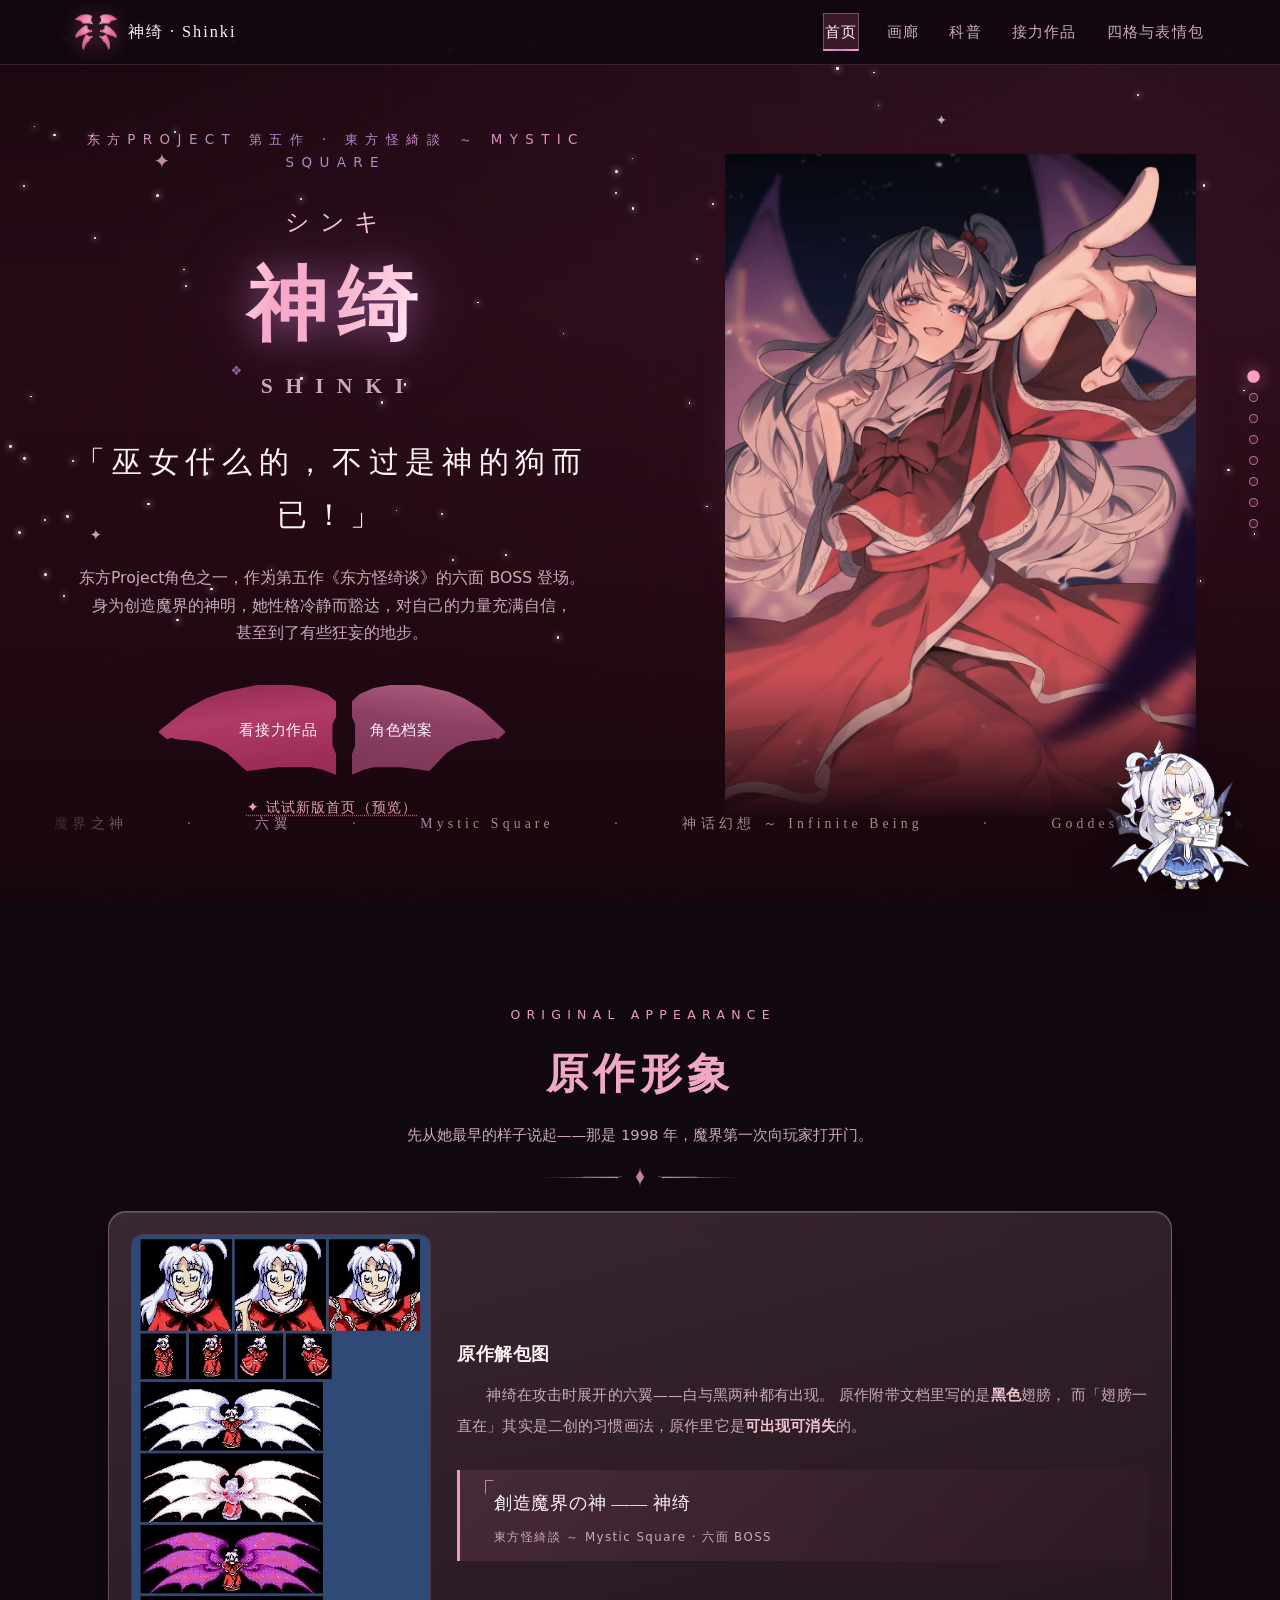
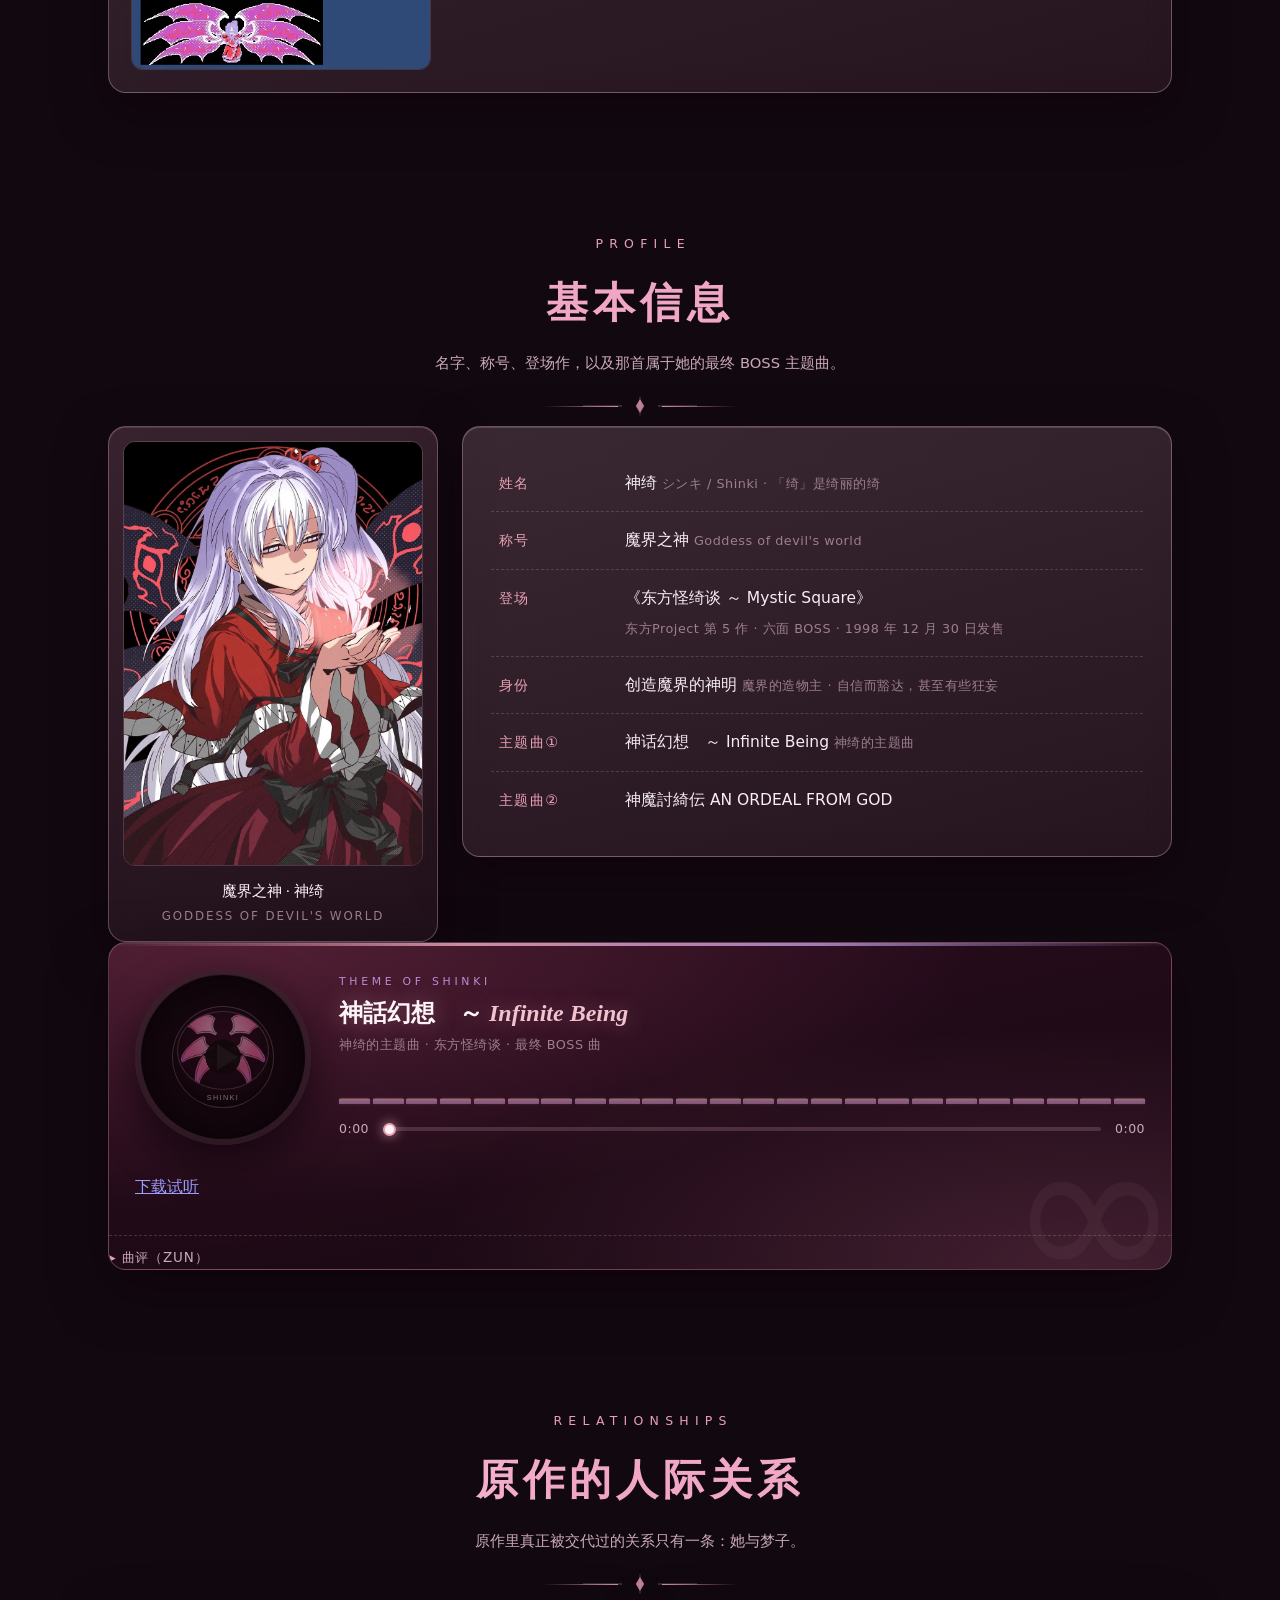
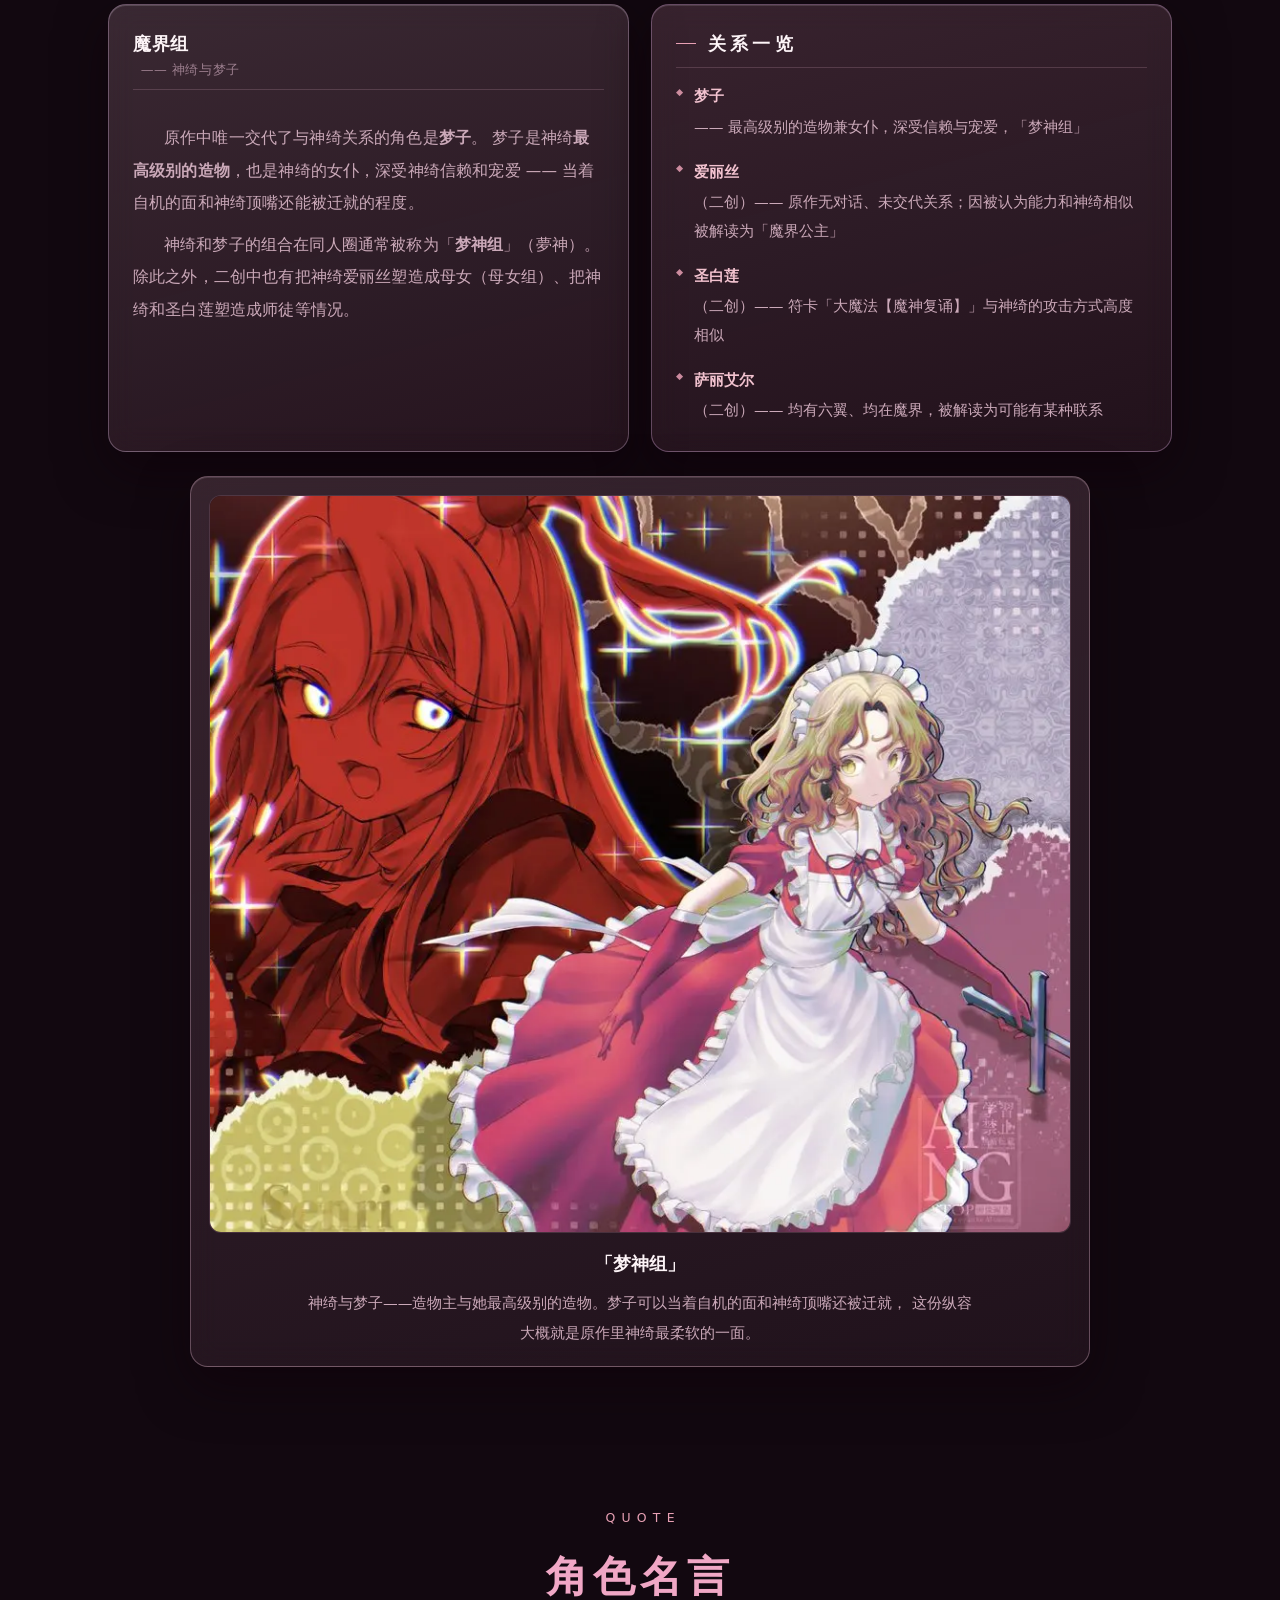
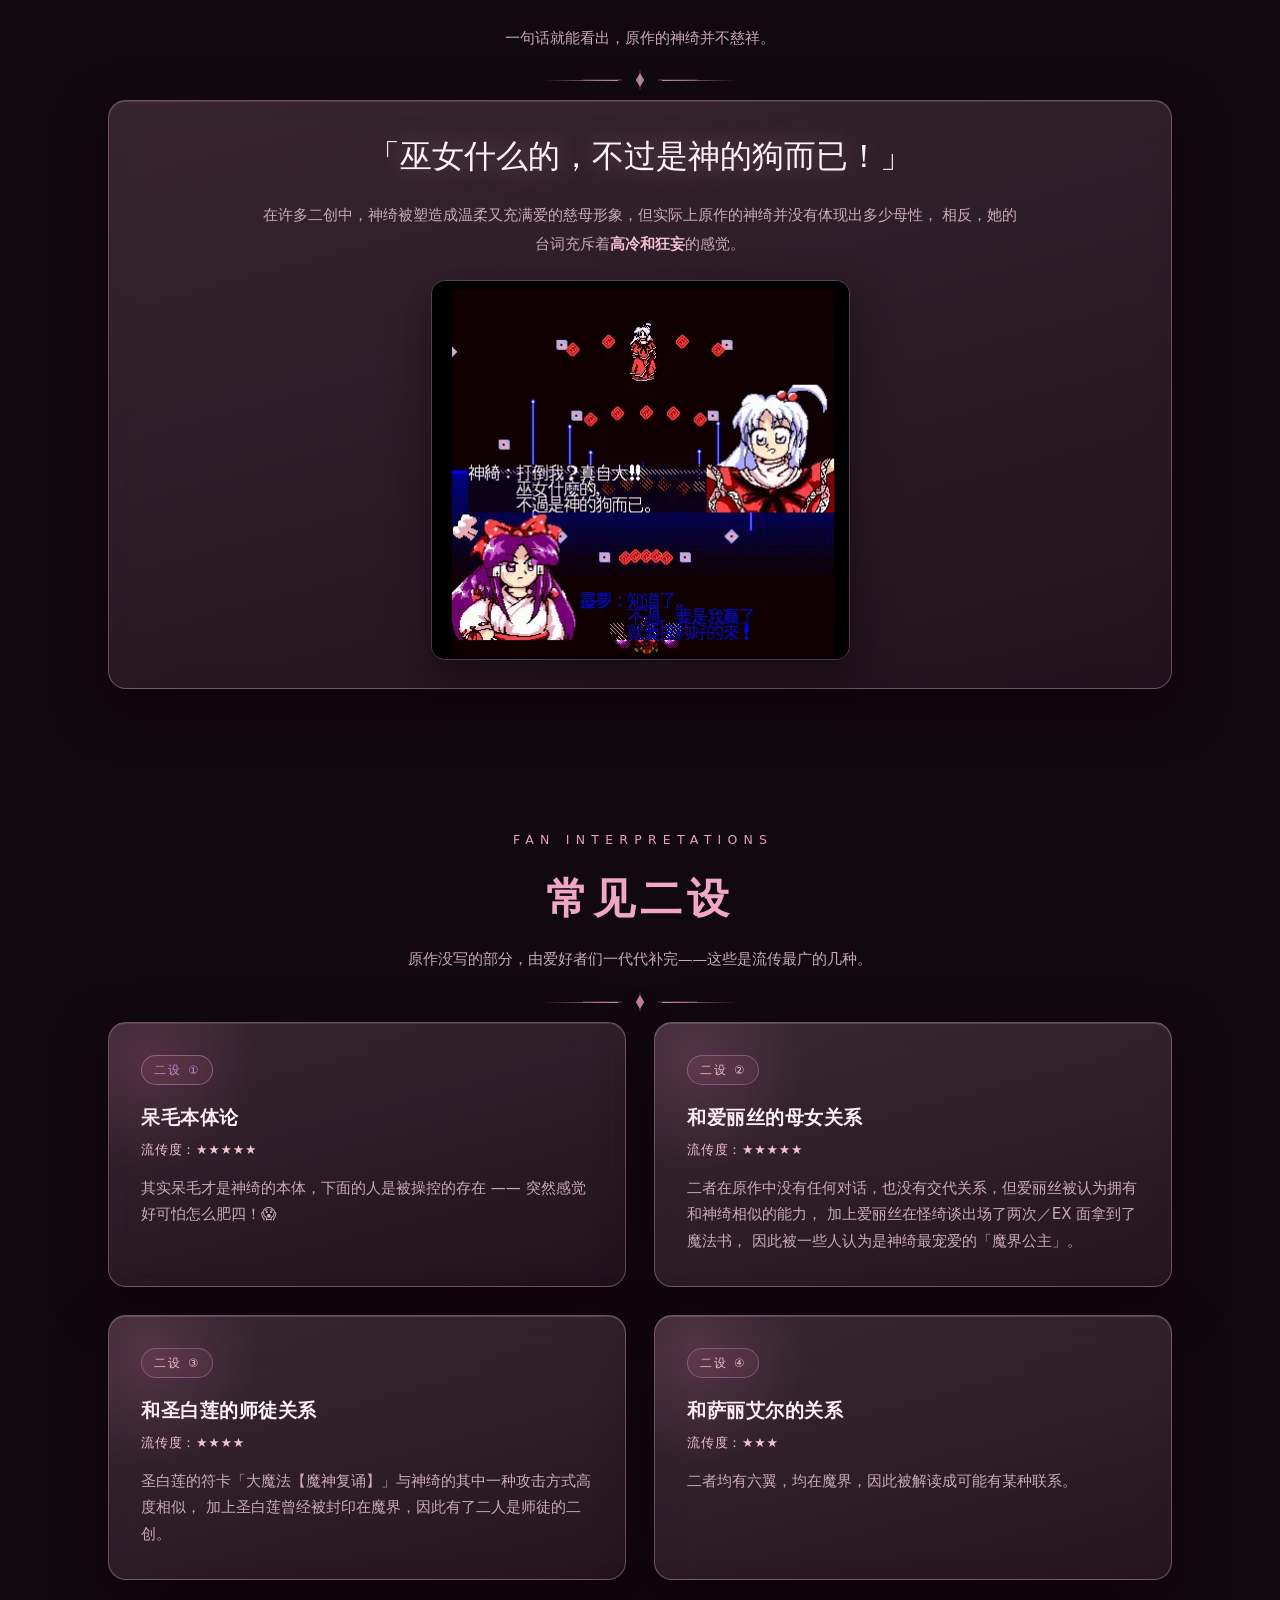
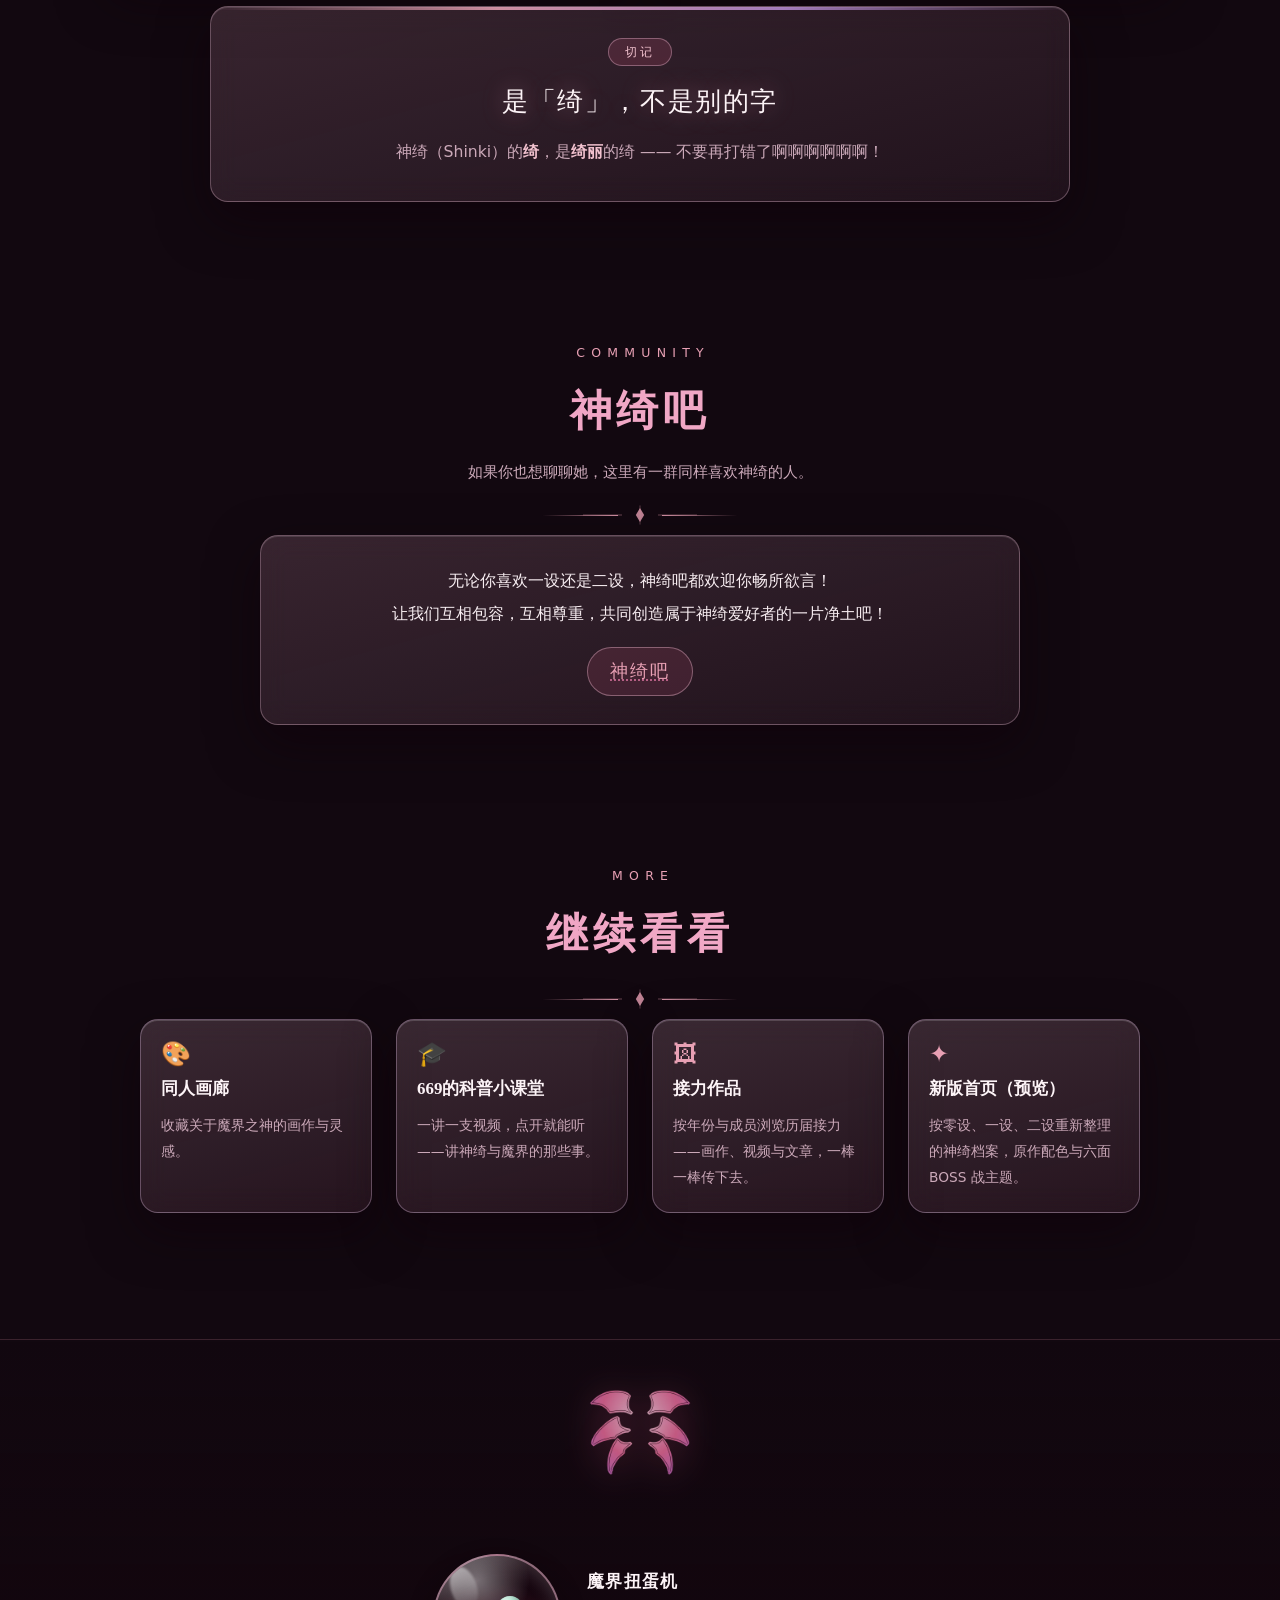
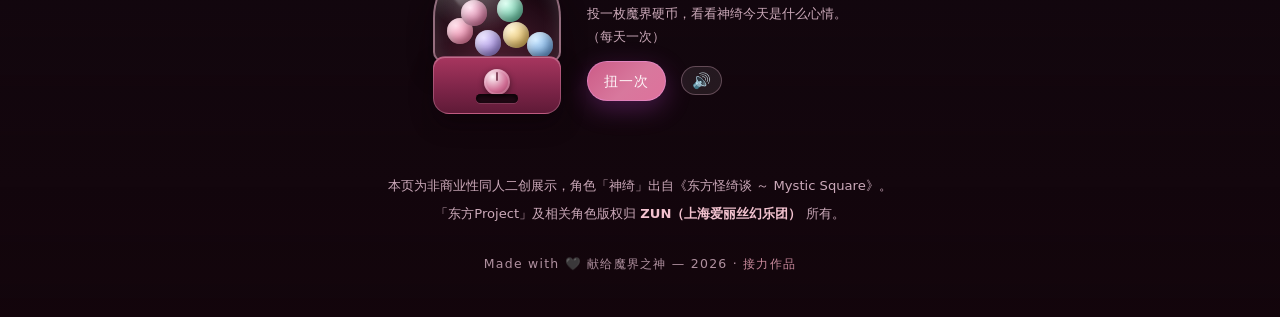
==== commit 76f493e3: "fix: 恢复旧版原外观，仅保留切页连贯修复 - 旧版五个页面与新版首页恢复为 405332a 的外观与内容，删除 site.css 与 home.css - 星星改由 stars.js 在首帧同步生" ====
--- a/index.html
+++ b/index.html
@@ -2,22 +2,21 @@
 <html lang="zh-CN">
 <head>
   <meta charset="UTF-8">
-  <meta name="viewport" content="width=device-width, initial-scale=1.0, viewport-fit=cover">
+  <meta name="viewport" content="width=device-width, initial-scale=1.0">
   <title>神绮 — 魔界之神 · 同人二创展示</title>
   <meta name="description" content="神绮（Shinki）：东方Project角色之一，第五作《东方怪绮谈》六面 BOSS，创造魔界的神明。角色档案、原作形象、人际关系与常见二设。">
   <link rel="icon" href="assets/img/favicon.png" type="image/png">
+  <link rel="stylesheet" href="assets/css/style.css">
+  <link rel="stylesheet" href="assets/css/shinki.css">
+  <link rel="stylesheet" href="assets/css/pet.css">
+  <link rel="stylesheet" href="assets/css/gacha.css">
+  <link rel="expect" href="#footer" blocking="render">
+  <script type="speculationrules">{"prerender":[{"where":{"and":[{"href_matches":"*.html","relative_to":"document"},{"not":{"selector_matches":"[target=_blank]"}}]},"eagerness":"moderate"}]}</script>
+
+  <meta name="theme-color" content="#120810">
+  <meta name="color-scheme" content="dark">
   <link rel="apple-touch-icon" href="assets/img/apple-touch-icon.png">
   <link rel="manifest" href="manifest.webmanifest">
-  <meta name="theme-color" content="#000011">
-  <meta name="color-scheme" content="dark">
-  <link rel="preload" href="assets/fonts/shinki-pixel.woff2" as="font" type="font/woff2" crossorigin>
-  <link rel="preload" href="assets/fonts/shinki-serif.woff2" as="font" type="font/woff2" crossorigin>
-  <script>document.documentElement.style.setProperty('--sky-t', -(Date.now() % 16000) / 1000 + 's');</script>
-  <link rel="stylesheet" href="assets/css/site.css">
-  <link rel="stylesheet" href="assets/css/home.css">
-  <link rel="stylesheet" href="assets/css/gacha.css">
-  <link rel="stylesheet" href="assets/css/pet.css">
-  <script type="speculationrules">{"prerender":[{"where":{"and":[{"href_matches":"*.html","relative_to":"document"},{"not":{"selector_matches":"[target=_blank]"}}]},"eagerness":"moderate"}]}</script>
   <meta property="og:type" content="website">
   <meta property="og:site_name" content="神绮 · 魔界之神 · 同人二创展示">
   <meta property="og:title" content="神绮 — 魔界之神 · 同人二创展示">
@@ -29,30 +28,25 @@
   <meta name="twitter:image" content="https://shinki1108.com/assets/img/shinki.webp">
 </head>
 <body>
-  <a class="skip-link" href="#main">跳到主要内容</a>
-
-  <svg width="0" height="0" style="position:absolute" aria-hidden="true">
-    <defs>
-      <path id="wingShape" d="M0 0C70-55 180-105 300-130Q262-92 285-45Q240-48 215-10Q170-22 140 8Q80-6 0 0Z"/>
-      <path id="wingBones" d="M0 0L285-45M0 0L215-10M0 0L140 8M0 0Q150-70 300-130" fill="none"/>
-      <g id="wingOne"><use href="#wingShape"/><use href="#wingBones"/></g>
-      <g id="wingSide">
-        <use href="#wingOne" transform="rotate(-24) translate(10 -4)"/>
-        <use href="#wingOne" transform="rotate(10) translate(14 0) scale(.84)"/>
-        <use href="#wingOne" transform="rotate(42) translate(10 4) scale(.66)"/>
-      </g>
-    </defs>
-    <symbol id="sixWings" viewBox="-340 -270 680 450">
-      <use href="#wingSide"/>
-      <use href="#wingSide" transform="scale(-1 1)"/>
+  <a class="skip-link" href="#hero">跳到主要内容</a>
+
+  <svg xmlns="http://www.w3.org/2000/svg" style="display:none" aria-hidden="true">
+
+    <symbol id="shinki-wings" viewBox="0 0 512 436">
+      <image href="assets/img/shinki-wings.webp" x="0" y="0" width="512" height="436" preserveAspectRatio="xMidYMid meet"/>
     </symbol>
   </svg>
-  <div class="sky" aria-hidden="true"></div>
+
+  <div id="bgStars" aria-hidden="true"></div>
+  <script src="assets/js/stars.js"></script>
+
+
+
 
   <header class="site-header" id="siteHeader">
     <div class="site-header__inner">
       <a class="brand" href="index.html" aria-label="回到首页">
-        <svg class="brand__wings" aria-hidden="true"><use href="#sixWings"/></svg>
+        <svg class="brand__mascot" viewBox="0 0 512 436" aria-hidden="true"><use href="#shinki-wings"/></svg>
         <span>神绮 · Shinki</span>
       </a>
       <button class="nav-toggle" id="navToggle" aria-label="展开导航" aria-expanded="false" aria-controls="navLinks">
@@ -68,128 +62,193 @@
     </div>
   </header>
 
-  <main id="main">
+  <main>
 
     <section class="hero" id="hero">
-      <div class="hero__text">
-        <p class="kicker">东方Project 第五作 · 東方怪綺談 ～ Mystic Square</p>
+      <span class="hero__sparkle hero__sparkle--1" aria-hidden="true">✦</span>
+      <span class="hero__sparkle hero__sparkle--2" aria-hidden="true">❖</span>
+      <span class="hero__sparkle hero__sparkle--3" aria-hidden="true">✦</span>
+      <span class="hero__sparkle hero__sparkle--4" aria-hidden="true">✧</span>
+      <span class="hero__sparkle hero__sparkle--5" aria-hidden="true">❖</span>
+      <span class="hero__sparkle hero__sparkle--6" aria-hidden="true">✦</span>
+      <div class="hero__inner">
+        <p class="hero__kicker">东方Project 第五作 · 東方怪綺談 ～ Mystic Square</p>
         <h1 class="hero__title">
           <span class="hero__title-jp">シンキ</span>
           <span class="hero__title-cn">神绮</span>
           <span class="hero__title-en">SHINKI</span>
         </h1>
         <p class="hero__tagline">「巫女什么的，不过是神的狗而已！」</p>
-        <p class="hero__desc">东方Project角色之一，作为第五作《东方怪绮谈》的六面 BOSS 登场。身为创造魔界的神明，她性格冷静而豁达，对自己的力量充满自信，甚至到了有些狂妄的地步。</p>
+        <p class="hero__desc">
+          东方Project角色之一，作为第五作《东方怪绮谈》的六面 BOSS 登场。<br>
+          身为创造魔界的神明，她性格冷静而豁达，对自己的力量充满自信，<br>
+          甚至到了有些狂妄的地步。
+        </p>
         <div class="hero__actions">
-          <a class="btn btn--primary" href="relay.html">看接力作品</a>
-          <a class="btn btn--ghost" href="#about">角色档案</a>
+          <a class="btn btn--primary btn--wing" href="relay.html">看接力作品</a>
+          <a class="btn btn--ghost btn--wing btn--wing--r" href="#about">角色档案</a>
         </div>
         <p class="hero__newlink"><a class="text-link" href="new.html">✦ 试试新版首页（预览）</a></p>
       </div>
-      <figure class="hero__art">
-        <img src="assets/img/shinki.webp" alt="神绮 立绘" width="990" height="1400" fetchpriority="high" decoding="async">
-      </figure>
-      <div class="ticker" aria-hidden="true">
-        <div class="ticker__track">
-          <span>魔界之神</span><span>六翼</span><span>Mystic Square</span><span>神话幻想 ～ Infinite Being</span><span>Goddess of devil's world</span>
-          <span>魔界之神</span><span>六翼</span><span>Mystic Square</span><span>神话幻想 ～ Infinite Being</span><span>Goddess of devil's world</span>
+      <div class="hero__art" aria-hidden="true">
+        <img fetchpriority="high" decoding="async" src="assets/img/shinki.webp" alt="神绮 立绘">
+      </div>
+      <div class="hero__ticker" aria-hidden="true">
+        <div class="hero__ticker-track">
+          <span>魔界之神</span><span>·</span><span>六翼</span><span>·</span><span>Mystic Square</span><span>·</span>
+          <span>神话幻想 ～ Infinite Being</span><span>·</span><span>Goddess of devil's world</span><span>·</span>
+          <span>魔界之神</span><span>·</span><span>六翼</span><span>·</span><span>Mystic Square</span><span>·</span>
+          <span>神话幻想 ～ Infinite Being</span><span>·</span><span>Goddess of devil's world</span><span>·</span>
         </div>
       </div>
     </section>
 
     <section class="section" id="original">
-      <header class="section__head">
-        <p class="kicker">ORIGINAL APPEARANCE</p>
+      <header class="section__head reveal">
+        <p class="section__kicker">ORIGINAL APPEARANCE</p>
         <h2 class="section__title">原作形象</h2>
         <p class="section__lead">先从她最早的样子说起——那是 1998 年，魔界第一次向玩家打开门。</p>
-      </header>
-      <figure class="pc98 sprite">
-        <div class="sprite__pic">
-          <img src="assets/img/shinki-original.webp" alt="神绮 原作解包图" width="418" height="608" loading="lazy" decoding="async">
-        </div>
-        <figcaption class="sprite__cap">
+        <div class="section__divider" aria-hidden="true">
+          <svg viewBox="0 0 140 24" class="divider-mark"><path d="M2 12h46M92 12h46" fill="none" stroke="currentColor" stroke-width="1" stroke-linecap="round" opacity=".55"/><path d="M70 3.5l5 8.5-5 8.5-5-8.5z" fill="currentColor" opacity=".9"/><path d="M70 1v22" fill="none" stroke="currentColor" stroke-width="1" stroke-linecap="round" opacity=".45"/></svg>
+        </div>
+      </header>
+      <figure class="figure-card glass glass--frost reveal">
+        <div class="figure-card__pic">
+          <img src="assets/img/shinki-original.webp" alt="神绮 原作解包图" loading="lazy" decoding="async">
+        </div>
+        <figcaption class="figure-card__cap">
           <h3>原作解包图</h3>
-          <p>神绮在攻击时展开的六翼——白与黑两种都有出现。原作附带文档里写的是<strong>黑色</strong>翅膀，而「翅膀一直在」其实是二创的习惯画法，原作里它是<strong>可出现可消失</strong>的。</p>
-          <blockquote class="sprite__quote">
-            「創造魔界の神 —— 神绮」
-            <span>東方怪綺談 ～ Mystic Square · 六面 BOSS</span>
+          <p>
+            神绮在攻击时展开的六翼——白与黑两种都有出现。
+            原作附带文档里写的是<strong>黑色</strong>翅膀，
+            而「翅膀一直在」其实是二创的习惯画法，原作里它是<strong>可出现可消失</strong>的。
+          </p>
+
+          <blockquote class="story__quote">
+            <span class="story__quote-mark">「</span>
+            創造魔界の神 —— 神绮
+            <span class="story__quote-note">東方怪綺談 ～ Mystic Square · 六面 BOSS</span>
           </blockquote>
         </figcaption>
       </figure>
     </section>
 
     <section class="section" id="about">
-      <header class="section__head">
-        <p class="kicker">PROFILE</p>
+      <header class="section__head reveal">
+        <p class="section__kicker">PROFILE</p>
         <h2 class="section__title">基本信息</h2>
         <p class="section__lead">名字、称号、登场作，以及那首属于她的最终 BOSS 主题曲。</p>
+        <div class="section__divider" aria-hidden="true">
+          <svg viewBox="0 0 140 24" class="divider-mark"><path d="M2 12h46M92 12h46" fill="none" stroke="currentColor" stroke-width="1" stroke-linecap="round" opacity=".55"/><path d="M70 3.5l5 8.5-5 8.5-5-8.5z" fill="currentColor" opacity=".9"/><path d="M70 1v22" fill="none" stroke="currentColor" stroke-width="1" stroke-linecap="round" opacity=".45"/></svg>
+        </div>
       </header>
       <div class="profile">
-        <figure class="pc98 profile__art">
-          <img src="assets/img/shinki-profile.webp" alt="神绮 角色图" width="960" height="1362" loading="lazy" decoding="async">
+        <figure class="profile__figure glass glass--lav reveal">
+          <img src="assets/img/shinki-profile.webp" alt="神绮 角色图" loading="lazy" decoding="async">
           <figcaption>魔界之神 · 神绮<span>Goddess of devil's world</span></figcaption>
         </figure>
-        <dl class="pc98 profile__data">
-          <div><dt>姓名</dt><dd>神绮 <small>シンキ / Shinki · 「绮」是绮丽的绮</small></dd></div>
-          <div><dt>称号</dt><dd>魔界之神 <small>Goddess of devil's world</small></dd></div>
-          <div><dt>登场</dt><dd>《东方怪绮谈 ～ Mystic Square》 <small>东方Project 第 5 作 · 六面 BOSS · 1998 年 12 月 30 日发售</small></dd></div>
-          <div><dt>身份</dt><dd>创造魔界的神明 <small>魔界的造物主 · 自信而豁达，甚至有些狂妄</small></dd></div>
-          <div><dt>主题曲①</dt><dd>神话幻想　～ Infinite Being <small>神绮的主题曲</small></dd></div>
-          <div><dt>主题曲②</dt><dd>神魔討綺伝 AN ORDEAL FROM GOD</dd></div>
-        </dl>
-      </div>
-
-      <article class="pc98 player">
+        <div class="profile__card glass glass--frost reveal">
+          <dl class="profile__data">
+            <div class="data-row">
+              <dt>姓名</dt>
+              <dd>神绮 <small>シンキ / Shinki · 「绮」是绮丽的绮</small></dd>
+            </div>
+            <div class="data-row">
+              <dt>称号</dt>
+              <dd>魔界之神 <small>Goddess of devil's world</small></dd>
+            </div>
+            <div class="data-row">
+              <dt>登场</dt>
+              <dd>《东方怪绮谈 ～ Mystic Square》 <small>东方Project 第 5 作 · 六面 BOSS · 1998 年 12 月 30 日发售</small></dd>
+            </div>
+            <div class="data-row">
+              <dt>身份</dt>
+              <dd>创造魔界的神明 <small>魔界的造物主 · 自信而豁达，甚至有些狂妄</small></dd>
+            </div>
+            <div class="data-row">
+              <dt>主题曲①</dt>
+              <dd>神话幻想　～ Infinite Being <small>神绮的主题曲</small></dd>
+            </div>
+            <div class="data-row">
+              <dt>主题曲②</dt>
+              <dd>神魔討綺伝 AN ORDEAL FROM GOD</dd>
+            </div>
+          </dl>
+        </div>
+      </div>
+
+      <article class="theme-card theme-card--disc glass glass--frost reveal">
         <div class="theme-player" id="themePlayer">
+
           <button type="button" class="tp__disc" id="tpBtn" aria-label="播放 / 暂停" aria-pressed="false">
             <span class="tp__disc-body" aria-hidden="true">
               <span class="tp__disc-label">
-                <svg class="tp__label-wing"><use href="#sixWings"/></svg>
+                <img class="tp__label-wing" src="assets/img/shinki-wings.webp" alt="" aria-hidden="true">
                 <i>SHINKI</i>
               </span>
             </span>
             <span class="tp__disc-play" aria-hidden="true"></span>
           </button>
+
           <div class="tp__main">
-            <p class="kicker">THEME OF SHINKI</p>
+            <p class="tp__kicker">THEME OF SHINKI</p>
             <h3 class="tp__title">神話幻想　～ <em>Infinite Being</em></h3>
             <p class="tp__sub">神绮的主题曲 · 东方怪绮谈 · 最终 BOSS 曲</p>
+
             <div class="tp__bars" aria-hidden="true">
               <i></i><i></i><i></i><i></i><i></i><i></i><i></i><i></i>
               <i></i><i></i><i></i><i></i><i></i><i></i><i></i><i></i>
               <i></i><i></i><i></i><i></i><i></i><i></i><i></i><i></i>
             </div>
+
             <div class="tp__seek">
               <span class="tp__time" id="tpCur">0:00</span>
-              <input class="tp__range" id="tpSeek" type="range" min="0" max="1000" value="0" step="1" aria-label="播放进度" onclick="this.blur()">
+              <input class="tp__range" id="tpSeek" type="range" min="0" max="1000" value="0" step="1"
+                     aria-label="播放进度" onclick="this.blur()">
               <span class="tp__time" id="tpDur">0:00</span>
             </div>
           </div>
+
           <audio id="tpAudio" preload="none" src="assets/audio/shinki-theme.ogg"></audio>
-          <a class="tp__fallback text-link" href="assets/audio/shinki-theme.ogg" download>下载试听</a>
-        </div>
-        <details class="player__review">
+          <a class="tp__fallback" href="assets/audio/shinki-theme.ogg" download>下载试听</a>
+        </div>
+
+        <details class="theme-review">
           <summary>曲评（ZUN）</summary>
-          <p>最终 BOSS 的主题曲，理所当然地下了很大力气。我一直都为能作出在气势与可爱间取得微妙平衡的曲子而努力着。主旋律比较容易给人留下些印象，大概感觉不错。大致很喜欢。</p>
+          <p>
+            最终 BOSS 的主题曲，理所当然地下了很大力气。
+            我一直都为能作出在气势与可爱间取得微妙平衡的曲子而努力着。
+            主旋律比较容易给人留下些印象，大概感觉不错。大致很喜欢。
+          </p>
         </details>
       </article>
     </section>
 
     <section class="section" id="relations">
-      <header class="section__head">
-        <p class="kicker">RELATIONSHIPS</p>
+      <header class="section__head reveal">
+        <p class="section__kicker">RELATIONSHIPS</p>
         <h2 class="section__title">原作的人际关系</h2>
         <p class="section__lead">原作里真正被交代过的关系只有一条：她与梦子。</p>
+        <div class="section__divider" aria-hidden="true">
+          <svg viewBox="0 0 140 24" class="divider-mark"><path d="M2 12h46M92 12h46" fill="none" stroke="currentColor" stroke-width="1" stroke-linecap="round" opacity=".55"/><path d="M70 3.5l5 8.5-5 8.5-5-8.5z" fill="currentColor" opacity=".9"/><path d="M70 1v22" fill="none" stroke="currentColor" stroke-width="1" stroke-linecap="round" opacity=".45"/></svg>
+        </div>
       </header>
       <div class="story">
-        <article class="pc98 story__card">
-          <h3>魔界组<span>—— 神绮与梦子</span></h3>
-          <p>原作中唯一交代了与神绮关系的角色是<strong>梦子</strong>。梦子是神绮<strong>最高级别的造物</strong>，也是神绮的女仆，深受神绮信赖和宠爱 —— 当着自机的面和神绮顶嘴还能被迁就的程度。</p>
-          <p>神绮和梦子的组合在同人圈通常被称为「<strong>梦神组</strong>」（夢神）。除此之外，二创中也有把神绮爱丽丝塑造成母女（母女组）、把神绮和圣白莲塑造成师徒等情况。</p>
+        <article class="story__card glass glass--frost reveal">
+          <h3 class="story__title">魔界组<span>—— 神绮与梦子</span></h3>
+          <p>
+            原作中唯一交代了与神绮关系的角色是<strong>梦子</strong>。
+            梦子是神绮<strong>最高级别的造物</strong>，也是神绮的女仆，深受神绮信赖和宠爱
+            —— 当着自机的面和神绮顶嘴还能被迁就的程度。
+          </p>
+          <p>
+            神绮和梦子的组合在同人圈通常被称为「<strong>梦神组</strong>」（夢神）。
+            除此之外，二创中也有把神绮爱丽丝塑造成母女（母女组）、把神绮和圣白莲塑造成师徒等情况。
+          </p>
         </article>
-        <aside class="pc98 story__side">
-          <h3>关系一览</h3>
-          <ul>
+        <aside class="story__side glass glass--lav reveal">
+          <h3 class="story__side-title">关系一览</h3>
+          <ul class="story__list">
             <li><strong>梦子</strong> —— 最高级别的造物兼女仆，深受信赖与宠爱，「梦神组」</li>
             <li><strong>爱丽丝</strong>（二创）—— 原作无对话、未交代关系；因被认为能力和神绮相似被解读为「魔界公主」</li>
             <li><strong>圣白莲</strong>（二创）—— 符卡「大魔法【魔神复诵】」与神绮的攻击方式高度相似</li>
@@ -197,156 +256,209 @@
           </ul>
         </aside>
       </div>
-      <figure class="pc98 wide-figure">
-        <img src="assets/img/makai-group.webp" alt="梦神组：神绮与梦子" width="900" height="770" loading="lazy" decoding="async">
+
+      <figure class="solo-figure glass glass--rose reveal">
+        <div class="solo-figure__pic">
+          <img src="assets/img/makai-group.webp" alt="梦神组：神绮与梦子" loading="lazy" decoding="async">
+        </div>
         <figcaption>
           <h3>「梦神组」</h3>
-          <p>神绮与梦子——造物主与她最高级别的造物。梦子可以当着自机的面和神绮顶嘴还被迁就，这份纵容大概就是原作里神绮最柔软的一面。</p>
+          <p>
+            神绮与梦子——造物主与她最高级别的造物。梦子可以当着自机的面和神绮顶嘴还被迁就，
+            这份纵容大概就是原作里神绮最柔软的一面。
+          </p>
         </figcaption>
       </figure>
     </section>
 
     <section class="section" id="quote">
-      <header class="section__head">
-        <p class="kicker">QUOTE</p>
+      <header class="section__head reveal">
+        <p class="section__kicker">QUOTE</p>
         <h2 class="section__title">角色名言</h2>
         <p class="section__lead">一句话就能看出，原作的神绮并不慈祥。</p>
-      </header>
-      <figure class="pc98 quote">
+        <div class="section__divider" aria-hidden="true">
+          <svg viewBox="0 0 140 24" class="divider-mark"><path d="M2 12h46M92 12h46" fill="none" stroke="currentColor" stroke-width="1" stroke-linecap="round" opacity=".55"/><path d="M70 3.5l5 8.5-5 8.5-5-8.5z" fill="currentColor" opacity=".9"/><path d="M70 1v22" fill="none" stroke="currentColor" stroke-width="1" stroke-linecap="round" opacity=".45"/></svg>
+        </div>
+      </header>
+      <figure class="quote-big glass glass--rose reveal">
         <blockquote>「巫女什么的，不过是神的狗而已！」</blockquote>
-        <figcaption>在许多二创中，神绮被塑造成温柔又充满爱的慈母形象，但实际上原作的神绮并没有体现出多少母性，相反，她的台词充斥着<strong>高冷和狂妄</strong>的感觉。</figcaption>
-        <img src="assets/img/shinki-quote.webp" alt="原作对话截图：神绮说巫女不过是神的狗" width="419" height="379" loading="lazy" decoding="async">
+<figcaption>
+          在许多二创中，神绮被塑造成温柔又充满爱的慈母形象，但实际上原作的神绮并没有体现出多少母性，
+          相反，她的台词充斥着<strong>高冷和狂妄</strong>的感觉。
+        </figcaption>
+        <div class="quote-big__pic">
+          <img src="assets/img/shinki-quote.webp" alt="神绮 同人图" loading="lazy" decoding="async">
+        </div>
       </figure>
     </section>
 
     <section class="section" id="fanon">
-      <header class="section__head">
-        <p class="kicker">FAN INTERPRETATIONS</p>
+      <header class="section__head reveal">
+        <p class="section__kicker">FAN INTERPRETATIONS</p>
         <h2 class="section__title">常见二设</h2>
         <p class="section__lead">原作没写的部分，由爱好者们一代代补完——这些是流传最广的几种。</p>
-      </header>
-      <div class="fanon">
-        <article class="pc98 fanon__card">
-          <span class="fanon__badge">二设 ①</span>
-          <h3>呆毛本体论</h3>
-          <p class="fanon__meta">流传度：★★★★★</p>
-          <p>其实呆毛才是神绮的本体，下面的人是被操控的存在 —— 突然感觉好可怕怎么肥四！😱</p>
+        <div class="section__divider" aria-hidden="true">
+          <svg viewBox="0 0 140 24" class="divider-mark"><path d="M2 12h46M92 12h46" fill="none" stroke="currentColor" stroke-width="1" stroke-linecap="round" opacity=".55"/><path d="M70 3.5l5 8.5-5 8.5-5-8.5z" fill="currentColor" opacity=".9"/><path d="M70 1v22" fill="none" stroke="currentColor" stroke-width="1" stroke-linecap="round" opacity=".45"/></svg>
+        </div>
+      </header>
+      <div class="works-grid">
+        <article class="glass glass--rose work-card reveal">
+          <div class="work-card__badge">二设 ①</div>
+          <h3 class="work-card__title">呆毛本体论</h3>
+          <p class="work-card__meta">流传度：★★★★★</p>
+          <p class="work-card__desc">
+            其实呆毛才是神绮的本体，下面的人是被操控的存在
+            —— 突然感觉好可怕怎么肥四！😱
+          </p>
         </article>
-        <article class="pc98 fanon__card">
-          <span class="fanon__badge">二设 ②</span>
-          <h3>和爱丽丝的母女关系</h3>
-          <p class="fanon__meta">流传度：★★★★★</p>
-          <p>二者在原作中没有任何对话，也没有交代关系，但爱丽丝被认为拥有和神绮相似的能力，加上爱丽丝在怪绮谈出场了两次／EX 面拿到了魔法书，因此被一些人认为是神绮最宠爱的「魔界公主」。</p>
+        <article class="glass glass--frost work-card reveal">
+          <div class="work-card__badge work-card__badge--soft">二设 ②</div>
+          <h3 class="work-card__title">和爱丽丝的母女关系</h3>
+          <p class="work-card__meta">流传度：★★★★★</p>
+          <p class="work-card__desc">
+            二者在原作中没有任何对话，也没有交代关系，但爱丽丝被认为拥有和神绮相似的能力，
+            加上爱丽丝在怪绮谈出场了两次／EX 面拿到了魔法书，
+            因此被一些人认为是神绮最宠爱的「魔界公主」。
+          </p>
         </article>
-        <article class="pc98 fanon__card">
-          <span class="fanon__badge">二设 ③</span>
-          <h3>和圣白莲的师徒关系</h3>
-          <p class="fanon__meta">流传度：★★★★</p>
-          <p>圣白莲的符卡「大魔法【魔神复诵】」与神绮的其中一种攻击方式高度相似，加上圣白莲曾经被封印在魔界，因此有了二人是师徒的二创。</p>
+        <article class="glass glass--frost work-card reveal">
+          <div class="work-card__badge work-card__badge--soft">二设 ③</div>
+          <h3 class="work-card__title">和圣白莲的师徒关系</h3>
+          <p class="work-card__meta">流传度：★★★★</p>
+          <p class="work-card__desc">
+            圣白莲的符卡「大魔法【魔神复诵】」与神绮的其中一种攻击方式高度相似，
+            加上圣白莲曾经被封印在魔界，因此有了二人是师徒的二创。
+          </p>
         </article>
-        <article class="pc98 fanon__card">
-          <span class="fanon__badge">二设 ④</span>
-          <h3>和萨丽艾尔的关系</h3>
-          <p class="fanon__meta">流传度：★★★</p>
-          <p>二者均有六翼，均在魔界，因此被解读成可能有某种联系。</p>
+        <article class="glass glass--frost work-card reveal">
+          <div class="work-card__badge work-card__badge--soft">二设 ④</div>
+          <h3 class="work-card__title">和萨丽艾尔的关系</h3>
+          <p class="work-card__meta">流传度：★★★</p>
+          <p class="work-card__desc">
+            二者均有六翼，均在魔界，因此被解读成可能有某种联系。
+          </p>
         </article>
       </div>
-      <div class="pc98 memo">
-        <span class="memo__tag">切记</span>
-        <p class="memo__title">是「绮」，不是别的字</p>
-        <p class="memo__text">神绮（Shinki）的<strong>绮</strong>，是<strong>绮丽</strong>的绮 —— 不要再打错了啊啊啊啊啊啊！</p>
+
+      <div class="memo-band glass glass--rose reveal">
+        <span class="memo-band__tag">切记</span>
+        <p class="memo-band__title">是「绮」，不是别的字</p>
+        <p class="memo-band__text">
+          神绮（Shinki）的<strong>绮</strong>，是<strong>绮丽</strong>的绮 —— 不要再打错了啊啊啊啊啊啊！
+        </p>
       </div>
     </section>
 
     <section class="section" id="links">
-      <header class="section__head">
-        <p class="kicker">COMMUNITY</p>
+      <header class="section__head reveal">
+        <p class="section__kicker">COMMUNITY</p>
         <h2 class="section__title">神绮吧</h2>
         <p class="section__lead">如果你也想聊聊她，这里有一群同样喜欢神绮的人。</p>
-      </header>
-      <div class="pc98 notice">
-        <p class="notice__lead">无论你喜欢一设还是二设，神绮吧都欢迎你畅所欲言！<br>让我们互相包容，互相尊重，共同创造属于神绮爱好者的一片净土吧！</p>
-        <p><a class="btn btn--primary" href="https://tieba.baidu.com/p/9545596424" target="_blank" rel="noopener noreferrer">神绮吧 ↗</a></p>
-      </div>
-    </section>
-
-    <section class="section" id="explore">
-      <header class="section__head">
-        <p class="kicker">MORE</p>
+        <div class="section__divider" aria-hidden="true">
+          <svg viewBox="0 0 140 24" class="divider-mark"><path d="M2 12h46M92 12h46" fill="none" stroke="currentColor" stroke-width="1" stroke-linecap="round" opacity=".55"/><path d="M70 3.5l5 8.5-5 8.5-5-8.5z" fill="currentColor" opacity=".9"/><path d="M70 1v22" fill="none" stroke="currentColor" stroke-width="1" stroke-linecap="round" opacity=".45"/></svg>
+        </div>
+      </header>
+      <article class="glass glass--rose notice-card reveal">
+        <p class="notice-card__lead">
+          无论你喜欢一设还是二设，神绮吧都欢迎你畅所欲言！<br>
+          让我们互相包容，互相尊重，共同创造属于神绮爱好者的一片净土吧！
+        </p>
+        <p class="notice-card__link">
+          <a class="text-link" href="https://tieba.baidu.com/p/9545596424?share=9105&amp;fr=sharewise&amp;see_lz=0&amp;share_from=post&amp;sfc=copy&amp;client_type=2&amp;client_version=22.12.1.0&amp;st=1791889485&amp;is_video=false&amp;unique=124922DFEDBCBB435FFAAD7A03DAE452" target="_blank" rel="noopener noreferrer">神绮吧</a>
+        </p>
+      </article>
+    </section>
+
+    <section class="section explore" id="explore">
+      <header class="section__head reveal">
+        <p class="section__kicker">MORE</p>
         <h2 class="section__title">继续看看</h2>
-      </header>
-      <div class="explore">
-        <a class="pc98 explore__card" href="gallery.html">
+        <div class="section__divider" aria-hidden="true">
+          <svg viewBox="0 0 140 24" class="divider-mark"><path d="M2 12h46M92 12h46" fill="none" stroke="currentColor" stroke-width="1" stroke-linecap="round" opacity=".55"/><path d="M70 3.5l5 8.5-5 8.5-5-8.5z" fill="currentColor" opacity=".9"/><path d="M70 1v22" fill="none" stroke="currentColor" stroke-width="1" stroke-linecap="round" opacity=".45"/></svg>
+        </div>
+      </header>
+      <div class="explore__grid">
+        <a class="glass glass--frost explore-card reveal" href="gallery.html">
+          <span class="explore-card__icon" aria-hidden="true">🎨</span>
           <h3>同人画廊</h3>
           <p>收藏关于魔界之神的画作与灵感。</p>
         </a>
-        <a class="pc98 explore__card" href="videos.html">
+        <a class="glass glass--frost explore-card reveal" href="videos.html">
+          <span class="explore-card__icon" aria-hidden="true">🎓</span>
           <h3>669的科普小课堂</h3>
           <p>一讲一支视频，点开就能听——讲神绮与魔界的那些事。</p>
         </a>
-        <a class="pc98 explore__card" href="relay.html">
+        <a class="glass glass--frost explore-card reveal" href="relay.html">
+          <span class="explore-card__icon" aria-hidden="true">🖼</span>
           <h3>接力作品</h3>
           <p>按年份与成员浏览历届接力——画作、视频与文章，一棒一棒传下去。</p>
         </a>
-        <a class="pc98 explore__card" href="new.html">
+        <a class="glass glass--frost explore-card reveal" href="new.html">
+          <span class="explore-card__icon" aria-hidden="true">✦</span>
           <h3>新版首页（预览）</h3>
           <p>按零设、一设、二设重新整理的神绮档案，原作配色与六面 BOSS 战主题。</p>
         </a>
+
       </div>
     </section>
   </main>
 
   <footer class="site-footer" id="footer">
-    <svg class="site-footer__mascot" aria-hidden="true"><use href="#sixWings"/></svg>
-
-    <div class="gacha pc98" id="gacha">
-      <div class="gacha__machine" id="gachaMachine" role="button" tabindex="0" aria-label="扭一次扭蛋">
-        <div class="gacha__dome" aria-hidden="true">
-          <span class="gacha__ball gacha__ball--1"></span>
-          <span class="gacha__ball gacha__ball--2"></span>
-          <span class="gacha__ball gacha__ball--3"></span>
-          <span class="gacha__ball gacha__ball--4"></span>
-          <span class="gacha__ball gacha__ball--5"></span>
-          <span class="gacha__ball gacha__ball--6"></span>
-          <span class="gacha__glare"></span>
-        </div>
-        <div class="gacha__body" aria-hidden="true">
-          <span class="gacha__knob"></span>
-          <span class="gacha__slot"></span>
-        </div>
-        <div class="gacha__capsule" id="gachaCapsule" aria-hidden="true">
-          <img id="gachaCapImg" src="assets/img/gacha/capsule-a.webp" alt="">
-        </div>
-      </div>
-      <div class="gacha__side">
-        <h3 class="gacha__title">魔界扭蛋机</h3>
-        <p class="gacha__hint">投一枚魔界硬币，看看神绮今天是什么心情。</p>
-        <button type="button" class="btn btn--primary btn--sm" id="gachaBtn">扭一次</button>
-        <button type="button" class="gacha__sound" id="gachaSound" aria-label="音效开关" title="音效开关">🔊</button>
-      </div>
+    <div class="site-footer__inner">
+      <div class="site-footer__mascot" aria-hidden="true">
+        <svg viewBox="0 0 512 436"><use href="#shinki-wings"/></svg>
+      </div>
+
+      <div class="gacha" id="gacha">
+        <div class="gacha__machine" id="gachaMachine" role="button" tabindex="0" aria-label="扭一次扭蛋">
+          <div class="gacha__dome" aria-hidden="true">
+            <span class="gacha__ball gacha__ball--1"></span>
+            <span class="gacha__ball gacha__ball--2"></span>
+            <span class="gacha__ball gacha__ball--3"></span>
+            <span class="gacha__ball gacha__ball--4"></span>
+            <span class="gacha__ball gacha__ball--5"></span>
+            <span class="gacha__ball gacha__ball--6"></span>
+            <span class="gacha__glare"></span>
+          </div>
+          <div class="gacha__body" aria-hidden="true">
+            <span class="gacha__knob"></span>
+            <span class="gacha__slot"></span>
+          </div>
+          <div class="gacha__capsule" id="gachaCapsule" aria-hidden="true">
+            <img id="gachaCapImg" src="assets/img/gacha/capsule-a.webp" alt="">
+          </div>
+        </div>
+        <div class="gacha__side">
+          <h3 class="gacha__title">魔界扭蛋机</h3>
+          <p class="gacha__hint">投一枚魔界硬币，看看神绮今天是什么心情。</p>
+          <button type="button" class="btn btn--primary btn--sm" id="gachaBtn">扭一次</button>
+          <button type="button" class="gacha__sound" id="gachaSound" aria-label="音效开关" title="音效开关">🔊</button>
+        </div>
+      </div>
+      <div class="gacha-modal" id="gachaModal" hidden>
+        <div class="gacha-modal__box" id="gachaBox" role="dialog" aria-modal="true" aria-labelledby="gachaLabel">
+          <div class="gacha-fx" aria-hidden="true">
+            <span class="gacha-fx__bg"></span>
+            <span class="gacha-fx__fall"></span>
+            <span class="gacha-fx__rays"></span>
+            <span class="gacha-fx__rays gacha-fx__rays--2"></span>
+            <span class="gacha-fx__halo"></span>
+          </div>
+          <button type="button" class="gacha-modal__close" id="gachaClose" aria-label="关闭">×</button>
+          <p class="gacha-modal__fortune" id="gachaFortune"></p>
+          <img class="gacha-modal__img" id="gachaImg" alt="">
+          <h3 class="gacha-modal__label" id="gachaLabel"></h3>
+          <p class="gacha-modal__note" id="gachaNote" hidden></p>
+        </div>
+      </div>
+
+      <p class="site-footer__note">
+        本页为非商业性同人二创展示，角色「神绮」出自《东方怪绮谈 ～ Mystic Square》。<br>
+        「东方Project」及相关角色版权归 <strong>ZUN（上海爱丽丝幻乐团）</strong> 所有。
+      </p>
+
+      <p class="site-footer__copy">Made with 🖤 献给魔界之神 — <span id="year">2026</span> · <a class="text-link" href="relay.html">接力作品</a></p>
     </div>
-    <div class="gacha-modal" id="gachaModal" hidden>
-      <div class="gacha-modal__box" id="gachaBox" role="dialog" aria-modal="true" aria-labelledby="gachaLabel">
-        <div class="gacha-fx" aria-hidden="true">
-          <span class="gacha-fx__bg"></span>
-          <span class="gacha-fx__fall"></span>
-          <span class="gacha-fx__rays"></span>
-          <span class="gacha-fx__rays gacha-fx__rays--2"></span>
-          <span class="gacha-fx__halo"></span>
-        </div>
-        <button type="button" class="gacha-modal__close" id="gachaClose" aria-label="关闭">×</button>
-        <p class="gacha-modal__fortune" id="gachaFortune"></p>
-        <img class="gacha-modal__img" id="gachaImg" alt="">
-        <h3 class="gacha-modal__label" id="gachaLabel"></h3>
-        <p class="gacha-modal__note" id="gachaNote" hidden></p>
-      </div>
-    </div>
-
-    <p class="site-footer__note">
-      本页为非商业性同人二创展示，角色「神绮」出自《东方怪绮谈 ～ Mystic Square》。<br>
-      「东方Project」及相关角色版权归 <strong>ZUN（上海爱丽丝幻乐团）</strong> 所有。
-    </p>
-    <p class="site-footer__copy">Made with 🖤 献给魔界之神 — <span id="year">2026</span> · <a class="text-link" href="relay.html">接力作品</a></p>
   </footer>
 
   <script defer src="assets/js/main.js"></script>
--- a/assets/css/style.css
+++ b/assets/css/style.css
@@ -0,0 +1,1055 @@
+/* =========================================================
+   神绮 — 魔界之神 · 同人二创展示（旧版全站基础样式）
+   设计语言：夜穹 / 玻璃拟态 / 玫瑰粉与薰衣草紫
+   ========================================================= */
+
+/* ---------- 设计令牌 ---------- */
+:root {
+  --bg-0: #120810;
+  --ink: #f8eef2;
+  --ink-dim: #cba9b9;
+  --ink-faint: #9d7f8f;
+  --ice: #e8a0b4;
+  --ice-soft: #f2c2cf;
+  --lav: #b98cd6;
+  --snow: #fdf4f7;
+  --line: rgba(232, 168, 196, .18);
+  --glass: rgba(42, 18, 34, .55);
+  --glass-bd: rgba(242, 190, 212, .18);
+  --radius: 18px;
+  --shadow: 0 18px 50px rgba(14, 2, 10, .55);
+  --font-serif: "ZCOOL KuaiLe", "Ma Shan Zheng", "Noto Serif SC", "Songti SC", "SimSun", serif;
+  --font-sans: system-ui, -apple-system, "Segoe UI", "Microsoft YaHei", "PingFang SC", "Noto Sans SC", sans-serif;
+  --font-jp: "Hiragino Mincho ProN", "Yu Mincho", "Noto Serif JP", "SimSun", serif;
+}
+
+/* ---------- 基础 ---------- */
+*, *::before, *::after { box-sizing: border-box; }
+
+html { scroll-behavior: smooth; }
+
+body {
+  position: relative;
+  margin: 0;
+  font-family: var(--font-sans);
+  font-size: 16px;
+  line-height: 1.75;
+  color: var(--ink);
+  background: var(--bg-0);
+  overflow-x: hidden;
+  -webkit-font-smoothing: antialiased;
+}
+
+body::before {
+  content: '';
+  position: fixed;
+  inset: 0;
+  z-index: -2;
+  background:
+    linear-gradient(180deg, rgba(30, 6, 15,.55) 0%, rgba(49, 12, 26,.66) 34%, rgba(41, 9, 21,.76) 64%, rgba(24, 6, 13,.88) 100%),
+    radial-gradient(ellipse at 85% 10%, #3c1b30, #120810 65%);
+}
+
+::selection { background: rgba(232, 160, 180, .38); color: #fff; }
+
+::-webkit-scrollbar { width: 10px; }
+::-webkit-scrollbar-track { background: #250914; }
+::-webkit-scrollbar-thumb {
+  background: linear-gradient(180deg, #6d3a58, #8b4a72);
+  border-radius: 6px;
+}
+::-webkit-scrollbar-thumb:hover { background: linear-gradient(180deg, #8d4a6c, #a85c8a); }
+
+:focus-visible { outline: 2px solid var(--ice); outline-offset: 3px; border-radius: 4px; }
+
+img { max-width: 100%; }
+
+/* ---------- 吸顶导航 ---------- */
+.site-header {
+  position: fixed;
+  top: 0; left: 0; right: 0;
+  z-index: 50;
+  background: transparent;
+  border-bottom: 0;
+  backdrop-filter: blur(0px);
+  -webkit-backdrop-filter: blur(0px);
+  transition: background .3s ease;
+}
+.site-header:hover,
+.site-header.scrolled:hover {
+  background: rgba(16, 3, 8, .92);
+  backdrop-filter: blur(14px);
+  -webkit-backdrop-filter: blur(14px);
+}
+.site-header__inner {
+  max-width: 1180px;
+  margin: 0 auto;
+  padding: 0 24px;
+  height: 64px;
+  display: flex;
+  align-items: center;
+  justify-content: space-between;
+  gap: 20px;
+}
+.brand {
+  display: inline-flex;
+  align-items: center;
+  gap: 10px;
+  color: var(--snow);
+  font-family: var(--font-serif);
+  font-size: 1.02rem;
+  letter-spacing: .12em;
+  text-decoration: none;
+  white-space: nowrap;
+}
+
+
+.nav-links { display: flex; align-items: center; gap: 26px; }
+.nav-link {
+  position: relative;
+  padding: 6px 2px;
+  color: var(--ink-dim);
+  font-size: .95rem;
+  letter-spacing: .08em;
+  text-decoration: none;
+  transition: color .25s ease;
+}
+.nav-link::after {
+  content: '';
+  position: absolute;
+  left: 0; right: 0; bottom: 0;
+  height: 2px;
+  border-radius: 2px;
+  background: linear-gradient(90deg, var(--ice), var(--lav));
+  transform: scaleX(0);
+  transform-origin: left;
+  transition: transform .3s ease;
+}
+.nav-link:hover { color: var(--snow); }
+.nav-link:hover::after { transform: scaleX(1); }
+.nav-link.is-active { color: var(--ice); }
+.nav-link.is-active::after { transform: scaleX(1); }
+
+.nav-toggle {
+  display: none;
+  flex-direction: column;
+  justify-content: center;
+  gap: 5px;
+  width: 44px; height: 44px;
+  padding: 10px;
+  background: none;
+  border: 0;
+  cursor: pointer;
+  z-index: 60;
+}
+.nav-toggle span {
+  display: block;
+  width: 22px; height: 2px;
+  margin: 0 auto;
+  background: var(--snow);
+  border-radius: 2px;
+  transition: transform .3s ease, opacity .3s ease;
+}
+.nav-toggle[aria-expanded="true"] span:nth-child(1) { transform: translateY(7px) rotate(45deg); }
+.nav-toggle[aria-expanded="true"] span:nth-child(2) { opacity: 0; }
+.nav-toggle[aria-expanded="true"] span:nth-child(3) { transform: translateY(-7px) rotate(-45deg); }
+
+main { position: relative; z-index: 2; }
+
+/* ---------- 通用组件 ---------- */
+.btn {
+  display: inline-flex;
+  align-items: center;
+  gap: .55em;
+  padding: .78em 1.7em;
+  border-radius: 999px;
+  border: 1px solid transparent;
+  font: inherit;
+  font-size: .96rem;
+  letter-spacing: .05em;
+  cursor: pointer;
+  text-decoration: none;
+  transition: transform .2s ease, box-shadow .25s ease, background .25s ease, border-color .25s ease, color .25s ease;
+}
+.btn svg { width: 1.15em; height: 1.15em; flex: 0 0 auto; }
+.btn--primary {
+  background: linear-gradient(135deg, #88294d, #ab3763 45%, #982954);
+  border-color: rgba(242, 160, 255, .35);
+  color: var(--snow);
+  box-shadow: 0 8px 26px rgba(204, 76, 224, .28);
+}
+.btn--primary:hover {
+  transform: translateY(-2px);
+  box-shadow: 0 12px 34px rgba(218, 86, 239, .42);
+}
+.btn--ghost {
+  background: rgba(242, 148, 184, .06);
+  border-color: rgba(242, 160, 255, .3);
+  color: var(--ice-soft);
+}
+.btn--ghost:hover {
+  background: rgba(242, 148, 184, .12);
+  border-color: var(--ice);
+  color: var(--snow);
+  transform: translateY(-2px);
+}
+.btn--sm { padding: .5em 1.15em; font-size: .88rem; }
+
+.glass {
+  background: var(--glass);
+  border: 1px solid var(--glass-bd);
+  border-radius: var(--radius);
+  backdrop-filter: blur(14px);
+  -webkit-backdrop-filter: blur(14px);
+  box-shadow: var(--shadow), inset 0 1px 0 rgba(255, 255, 255, .06);
+}
+
+.text-link {
+  color: var(--ice);
+  text-decoration: underline dotted rgba(230, 123, 168, .7);
+  text-underline-offset: 3px;
+}
+.text-link:hover { color: var(--ice-soft); text-decoration-style: solid; }
+
+/* ---------- 章节通用 ---------- */
+.section {
+  max-width: 1120px;
+  margin: 0 auto;
+  padding: 104px 28px 36px;
+}
+.section__head { text-align: center; margin-bottom: 54px; }
+.section__kicker {
+  margin: 0 0 12px;
+  font-size: .78rem;
+  letter-spacing: .5em;
+  padding-left: .5em;
+  text-transform: uppercase;
+  color: var(--ice);
+}
+.section__title {
+  margin: 0;
+  font-family: var(--font-serif);
+  font-size: clamp(1.8rem, 4.2vw, 2.6rem);
+  letter-spacing: .1em;
+  color: var(--snow);
+}
+.section__divider {
+  position: relative;
+  display: flex;
+  justify-content: center;
+  margin-top: 18px;
+  color: var(--ice);
+  opacity: .9;
+}
+.section__divider svg { width: 20px; height: 20px; }
+.section__divider::before,
+.section__divider::after {
+  content: '';
+  position: absolute;
+  top: 50%;
+  width: 76px;
+  height: 1px;
+}
+.section__divider::before {
+  right: calc(50% + 22px);
+  background: linear-gradient(90deg, transparent, var(--ice));
+}
+.section__divider::after {
+  left: calc(50% + 22px);
+  background: linear-gradient(90deg, var(--ice), transparent);
+}
+
+/* ---------- Hero ---------- */
+.hero {
+  position: relative;
+  min-height: 100svh;
+  display: grid;
+  place-items: center;
+  text-align: center;
+  padding: 96px 24px 80px;
+}
+.hero__inner { max-width: 780px; }
+.hero__kicker {
+  margin: 0 0 26px;
+  font-size: .84rem;
+  letter-spacing: .55em;
+  padding-left: .55em;
+  text-transform: uppercase;
+  color: var(--ice);
+  opacity: .95;
+}
+.hero__title {
+  margin: 0;
+  display: flex;
+  flex-direction: column;
+  gap: 14px;
+  align-items: center;
+}
+.hero__title-jp {
+  font-family: var(--font-jp);
+  font-size: clamp(1rem, 2.6vw, 1.5rem);
+  letter-spacing: .38em;
+  padding-left: .38em;
+  color: var(--ice-soft);
+  font-weight: 400;
+}
+.hero__title-cn {
+  font-family: var(--font-serif);
+  font-size: clamp(2.5rem, 8.4vw, 5rem);
+  font-weight: 700;
+  letter-spacing: .12em;
+  padding-left: .12em;          /* 抵消末字后多出的字距，保持视觉居中 */
+  line-height: 1.22;
+  -webkit-font-smoothing: antialiased;
+  -moz-osx-font-smoothing: grayscale;
+  text-rendering: optimizeLegibility;
+  filter: drop-shadow(0 6px 26px rgba(222, 117, 238, .22));
+}
+.hero__title-en {
+  font-size: clamp(.68rem, 1.6vw, .95rem);
+  letter-spacing: .6em;
+  padding-left: .6em;
+  color: var(--ink-dim);
+  text-transform: uppercase;
+}
+.hero__tagline {
+  margin: 30px 0 0;
+  font-family: var(--font-jp);
+  font-size: clamp(1.15rem, 3.4vw, 1.9rem);
+  letter-spacing: .22em;
+  color: var(--snow);
+  animation: glowPulse 3.4s ease-in-out infinite;
+}
+@keyframes glowPulse {
+  0%, 100% { text-shadow: 0 0 16px rgba(230, 123, 168, .3); }
+  50% { text-shadow: 0 0 34px rgba(230, 123, 168, .7); }
+}
+.hero__desc {
+  margin: 22px auto 0;
+  max-width: 36em;
+  color: var(--ink-dim);
+  font-size: .98rem;
+}
+.hero__actions {
+  margin-top: 38px;
+  display: flex;
+  justify-content: center;
+  flex-wrap: wrap;
+  gap: 16px;
+}
+
+/* ---------- 角色档案 ---------- */
+.profile {
+  display: grid;
+  grid-template-columns: minmax(260px, 380px) 1fr;
+  gap: 36px;
+  align-items: stretch;
+}
+
+.profile__card { padding: clamp(14px, 3vw, 28px); }
+.data-row {
+  display: grid;
+  grid-template-columns: 112px 1fr;
+  gap: 14px;
+  padding: 13px 8px;
+  border-bottom: 1px dashed rgba(230, 148, 242, .14);
+}
+.data-row:last-child { border-bottom: 0; }
+.data-row dt {
+  margin: 0;
+  color: var(--ice);
+  font-size: .9rem;
+  letter-spacing: .18em;
+  line-height: 1.6;
+}
+.data-row dd {
+  margin: 0;
+  color: var(--ink);
+  font-size: .97rem;
+}
+.data-row dd small {
+  display: block;
+  margin-top: 2px;
+  color: var(--ink-dim);
+  font-size: .8rem;
+  letter-spacing: .04em;
+}
+
+/* ---------- 角色介绍 ---------- */
+.story {
+  display: grid;
+  grid-template-columns: 1.55fr 1fr;
+  gap: 36px;
+  align-items: start;
+}
+.story__card { padding: clamp(20px, 3.4vw, 38px); }
+.story__title {
+  margin: 0 0 4px;
+  font-family: var(--font-serif);
+  font-size: clamp(1.2rem, 2.6vw, 1.6rem);
+  color: var(--snow);
+  letter-spacing: .06em;
+}
+.story__title span {
+  margin-left: .6em;
+  font-family: var(--font-sans);
+  font-size: .92rem;
+  font-weight: 400;
+  color: var(--ink-dim);
+}
+.story__card p { margin: 18px 0 0; color: var(--ink-dim); font-size: .97rem; }
+.story__quote {
+  position: relative;
+  margin: 28px 0 4px;
+  padding: 18px 22px 14px 34px;
+  border-left: 3px solid var(--ice);
+  border-radius: 0 12px 12px 0;
+  background: linear-gradient(90deg, rgba(230, 123, 168, .12), rgba(230, 123, 168, .02));
+  color: var(--snow);
+  font-family: var(--font-serif);
+  font-size: 1.1rem;
+  letter-spacing: .04em;
+}
+.story__quote-mark {
+  position: absolute;
+  left: 9px; top: 0;
+  font-size: 1.7rem;
+  color: var(--ice);
+  opacity: .85;
+}
+.story__quote-note {
+  display: block;
+  margin-top: 8px;
+  font-family: var(--font-sans);
+  font-size: .74rem;
+  color: var(--ink-dim);
+  letter-spacing: .12em;
+}
+.story__side { padding: clamp(18px, 2.6vw, 28px); }
+.story__side-title {
+  display: flex;
+  align-items: center;
+  gap: 12px;
+  margin: 0 0 18px;
+  color: var(--ice);
+  font-size: .95rem;
+  letter-spacing: .24em;
+}
+.story__side-title::before {
+  content: '';
+  width: 20px;
+  height: 1px;
+  background: var(--ice);
+}
+.story__list {
+  margin: 0;
+  padding: 0;
+  list-style: none;
+  display: flex;
+  flex-direction: column;
+  gap: 16px;
+}
+.story__list li {
+  position: relative;
+  padding-left: 20px;
+  color: var(--ink-dim);
+  font-size: .92rem;
+}
+.story__list li::before {
+  content: '✦';
+  position: absolute;
+  left: 0; top: 1px;
+  font-size: .8rem;
+  color: var(--lav);
+}
+.story__list strong { display: block; color: var(--ice-soft); font-weight: 600; margin-bottom: 2px; }
+
+/* ---------- 二设卡片 ---------- */
+.works-grid {
+  display: grid;
+  grid-template-columns: 1fr 1fr;
+  gap: 28px;
+}
+.work-card {
+  position: relative;
+  overflow: hidden;
+  padding: clamp(20px, 3vw, 32px);
+  transition: transform .28s ease, box-shadow .32s ease;
+}
+.work-card::before {
+  content: '';
+  position: absolute;
+  top: -70px; left: -70px;
+  width: 220px; height: 220px;
+  border-radius: 50%;
+  background: radial-gradient(circle, rgba(230, 123, 168, .16), transparent 70%);
+  pointer-events: none;
+}
+.work-card:hover {
+  transform: translateY(-5px);
+  box-shadow: 0 26px 64px rgba(18, 2, 20, .62), inset 0 1px 0 rgba(255, 255, 255, .08);
+}
+.work-card__badge {
+  display: inline-block;
+  padding: .32em 1em;
+  border-radius: 999px;
+  border: 1px solid rgba(232, 168, 242, .4);
+  background: rgba(222, 128, 164, .08);
+  color: var(--lav);
+  font-size: .72rem;
+  letter-spacing: .2em;
+}
+.work-card__badge--soft {
+  border-color: rgba(230, 148, 242, .35);
+  background: rgba(230, 123, 168, .08);
+  color: var(--ice-soft);
+}
+.work-card__title {
+  margin: .95em 0 .2em;
+  font-family: var(--font-serif);
+  font-size: 1.16rem;
+  letter-spacing: .04em;
+  color: var(--snow);
+}
+.work-card__meta {
+  margin: 0 0 14px;
+  font-size: .8rem;
+  letter-spacing: .06em;
+  color: var(--ice-soft);
+}
+.work-card__desc { margin: 12px 0 0; font-size: .94rem; color: var(--ink-dim); }
+.work-card__desc:last-child { margin-bottom: 0; }
+
+/* ---------- 主题曲 ---------- */
+.theme-card {
+  display: flex;
+  gap: clamp(18px, 3vw, 32px);
+  align-items: flex-start;
+  padding: clamp(22px, 3.4vw, 38px);
+}
+
+[hidden] { display: none !important; }
+
+/* ---------- 页脚 ---------- */
+.site-footer {
+  position: relative;
+  z-index: 2;
+  margin-top: 90px;
+  padding: 48px 24px 42px;
+  border-top: 1px solid var(--line);
+  background: linear-gradient(180deg, transparent, rgba(20, 4, 10, .65));
+  text-align: center;
+}
+.site-footer__note {
+  margin: 0 0 16px;
+  font-size: .82rem;
+  line-height: 2.1;
+  color: var(--ink-dim);
+}
+.site-footer__note strong { color: var(--ice-soft); font-weight: 600; }
+.site-footer__copy {
+  margin: 0;
+  font-size: .78rem;
+  letter-spacing: .1em;
+  color: var(--ink-dim);
+  opacity: .85;
+}
+
+/* ---------- 滚动显现 ---------- */
+.reveal {
+  opacity: 0;
+  transform: translateY(26px);
+  transition: opacity .7s ease, transform .7s ease;
+}
+.reveal.in { opacity: 1; transform: none; }
+
+/* ---------- 响应式 ---------- */
+@media (max-width: 960px) {
+  .profile { grid-template-columns: 1fr; }
+  .story { grid-template-columns: 1fr; }
+  .works-grid { grid-template-columns: 1fr; }
+  .theme-card { flex-direction: column; align-items: flex-start; }
+}
+
+@media (max-width: 760px) {
+  .data-row { grid-template-columns: 86px 1fr; }
+  .hero__title-cn { letter-spacing: .06em; padding-left: .06em; }
+  .section { padding: 76px 20px 26px; }
+}
+
+/* =========================================================
+   移动端导航抽屉（全站统一：≤900px 或触屏设备）
+   —— 各导航项同字号、同内边距、同分隔线；
+      当前项只用左侧竖条 + 背景高亮标记，**不改内边距**，避免文字错位
+   ========================================================= */
+@media (max-width: 900px), (pointer: coarse) {
+  .nav-toggle { display: flex; }
+  /* 关键：导航条只要带 backdrop-filter / transform，就会成为 fixed 后代的包含块，
+     抽屉的 top:0/bottom:0 会退化到"导航条那么高" → 被压成一条、内容溢出。
+     抽屉打开期间临时取消这些属性，抽屉便相对视口正常铺开。 */
+  body.nav-open .site-header,
+  body.nav-open .site-header.scrolled,
+  body.nav-open .site-header:hover {
+    backdrop-filter: none !important;
+    -webkit-backdrop-filter: none !important;
+    transform: none !important;
+    background: rgba(24, 6, 13, .86);
+  }
+  .nav-links {
+    position: fixed;
+    top: 0; right: 0; bottom: 0;
+    width: min(80vw, 330px);
+    display: flex;
+    flex-direction: column;
+    justify-content: center;
+    gap: 0;
+    padding: 84px 26px 26px;
+    background: rgba(37, 9, 20, .97);
+    backdrop-filter: blur(18px);
+    -webkit-backdrop-filter: blur(18px);
+    border-left: 1px solid var(--line);
+    box-shadow: -18px 0 50px rgba(0, 0, 0, .45);
+    transform: translateX(100%);
+    transition: transform .32s ease;
+    max-height: 100vh;
+    max-height: 100dvh;
+    overflow-y: auto;
+    overscroll-behavior: contain;
+    z-index: 60;
+  }
+  .nav-links.open { transform: none; }
+  /* 抽屉后面的遮罩：点一下就能关，视觉上也有层次 */
+  .nav-links::before {
+    content: '';
+    position: fixed;
+    inset: 0;
+    z-index: -1;
+    background: rgba(16, 3, 8, .58);
+    backdrop-filter: blur(3px);
+    -webkit-backdrop-filter: blur(3px);
+    opacity: 0;
+    transition: opacity .32s ease;
+    pointer-events: none;
+  }
+  .nav-links.open::before { opacity: 1; pointer-events: auto; }
+  .nav-links .nav-link {
+    position: static;
+    display: block;
+    width: 100%;
+    box-sizing: border-box;
+    padding: 14px 6px;
+    font-size: 1.12rem;
+    line-height: 1.5;
+    letter-spacing: .08em;
+    color: var(--ink-dim);
+    border-bottom: 1px solid rgba(243, 189, 252, .12);
+  }
+  .nav-links .nav-link:first-child { border-top: 1px solid rgba(243, 189, 252, .12); }
+  .nav-links .nav-link::after { display: none; }          /* 抽屉里改用左侧竖条标记当前项 */
+  .nav-links .nav-link.is-active {
+    color: var(--ice);
+    box-shadow: inset 3px 0 0 0 var(--ice);
+    background: linear-gradient(90deg, rgba(230, 123, 168, .12), transparent);
+  }
+}
+@media (max-height: 560px) {
+  .nav-links { padding: 64px 22px 18px; }
+  .nav-links .nav-link { padding: 10px 6px; font-size: 1rem; }
+}
+
+@media (max-width: 480px) {
+  .hero__actions { flex-direction: column; align-items: stretch; }
+  .hero__actions .btn { justify-content: center; }
+}
+
+
+/* ---------- 移动端性能优化 ---------- */
+@media (max-width: 760px), (pointer: coarse) {
+  .winter-card::before { filter: none; }
+  .glass {
+    animation: none !important;
+    backdrop-filter: blur(9px) saturate(1.1);
+    -webkit-backdrop-filter: blur(9px) saturate(1.1);
+  }
+  .site-header:hover, .site-header.scrolled:hover {
+    backdrop-filter: blur(10px);
+    -webkit-backdrop-filter: blur(10px);
+  }
+}
+
+
+/* ---------- 阅读进度条 + 回到顶部 ---------- */
+.scroll-progress {
+  position: fixed;
+  top: 0; left: 0;
+  height: 3px;
+  width: 100%;
+  z-index: 60;
+  transform: scaleX(0);
+  transform-origin: left center;
+  background: linear-gradient(90deg, var(--ice), var(--lav), var(--pink-hot));
+  box-shadow: 0 0 10px rgba(230, 123, 168, .5);
+  pointer-events: none;
+  will-change: transform;
+}
+.to-top {
+  position: fixed;
+  right: 20px;
+  bottom: 20px;
+  z-index: 46;
+  width: 44px;
+  height: 44px;
+  padding: 0;
+  border-radius: 50%;
+  border: 1px solid rgba(243, 189, 252, .35);
+  background: rgba(49, 12, 26, .82);
+  color: var(--ice-soft);
+  cursor: pointer;
+  display: grid;
+  place-items: center;
+  opacity: 0;
+  visibility: hidden;
+  transform: translateY(10px);
+  transition: opacity .3s ease, transform .3s ease, visibility .3s ease, border-color .25s ease, color .25s ease;
+}
+.to-top.is-visible { opacity: .9; visibility: visible; transform: none; }
+.to-top:hover { opacity: 1; color: var(--snow); border-color: var(--ice); }
+.to-top svg { width: 20px; height: 20px; }
+@media (max-width: 640px) {
+  .to-top { right: 12px; bottom: 74px; width: 40px; height: 40px; }
+}
+
+
+/* ---------- 跳转到主要内容（无障碍） ---------- */
+.skip-link {
+  position: fixed;
+  left: 50%;
+  top: -60px;
+  transform: translateX(-50%);
+  z-index: 200;
+  padding: 10px 20px;
+  border-radius: 0 0 12px 12px;
+  background: rgba(24, 6, 13, .95);
+  border: 1px solid rgba(243, 189, 252, .4);
+  border-top: 0;
+  color: var(--snow);
+  font-size: .9rem;
+  text-decoration: none;
+  transition: top .25s ease;
+}
+.skip-link:focus { top: 0; outline: 2px solid var(--ice); outline-offset: 2px; }
+
+/* ---------- 减弱动态 ---------- */
+@media (prefers-reduced-motion: reduce) {
+  .glass { animation: none !important; }
+  html { scroll-behavior: auto; }
+   .hero__tagline { animation: none; }
+  .hero__tagline { text-shadow: 0 0 18px rgba(230, 123, 168, .4); }
+  .reveal { opacity: 1; transform: none; transition: none; }
+}
+
+/* =========================================================
+   活泼化：夜穹装饰 / 浅色卡牌 / 标题字体与流光
+   ========================================================= */
+:root {
+  --pink: #ffc9de;
+  --pink-hot: #ff9ec6;
+  --mint: #ea9dbd;
+  --gold: #ffe7a6;
+  --font-play: "ZCOOL KuaiLe", "Ma Shan Zheng", "Noto Serif SC", "Songti SC", "SimSun", serif;
+  --font-hand-jp: "ZCOOL KuaiLe", "Ma Shan Zheng", "Noto Serif JP", serif;
+  --font-hand-en: "ZCOOL KuaiLe", "Ma Shan Zheng", "Comic Sans MS", cursive;
+}
+
+/* ---------- 夜穹：星星 ---------- */
+#bgStars { position: fixed; inset: 0; z-index: 0; pointer-events: none; }
+.star {
+  position: absolute;
+  left: var(--x); top: var(--y);
+  width: var(--w); height: var(--w);
+  border-radius: 50%;
+  background: #fff;
+  box-shadow: 0 0 6px 1px rgba(255, 255, 255, .55);
+  animation: twinkle var(--dur) ease-in-out var(--delay) infinite;
+}
+@keyframes twinkle {
+  0%, 100% { opacity: .08; transform: scale(1); }
+  50% { opacity: .85; transform: scale(1.25); }
+}
+
+/* ---------- 星芒纹理 ---------- */
+body::after {
+  content: '';
+  position: fixed;
+  inset: 0;
+  z-index: 0;
+  pointer-events: none;
+  background-image: url("data:image/svg+xml,%3Csvg xmlns='http://www.w3.org/2000/svg' width='260' height='260'%3E%3Cpath d='M130 40v180M55 95l150 70M205 95l-150 70' stroke='%23e8a0b4' stroke-width='1' fill='none' opacity='0.6'/%3E%3C/svg%3E");
+  background-size: 260px 260px;
+  opacity: .05;
+}
+
+/* ---------- 活泼字体 ---------- */
+.hero__title-jp { font-family: var(--font-hand-jp); }
+.hero__title-cn { font-family: var(--font-play); }
+.hero__title-en { font-family: var(--font-hand-en); font-weight: 700; font-size: clamp(.9rem, 2.1vw, 1.35rem); }
+.section__title { font-family: var(--font-play); }
+.story__title { font-family: var(--font-play); }
+
+/* 标题流光 */
+.section__title {
+  background: linear-gradient(100deg, #fed7e6 0%, #f0a6c5 22%, #f2acc7 46%, #ffc9de 70%, #f0a6c5 88%, #fed7e6 100%);
+  background-size: 200% 100%;
+  background-repeat: repeat;
+  -webkit-background-clip: text;
+  background-clip: text;
+  -webkit-text-fill-color: transparent;
+  color: transparent;
+  animation: shimmerText 7.5s linear infinite;
+}
+/* 平铺宽 200%（=2 个元素宽）：位移 0% → -200% 恰好平移一整块，
+   每圈首尾对齐，所以流光不会出现跳变。
+   渐变的第一个与最后一个色标同色，接缝处也连续。 */
+@keyframes shimmerText {
+  from { background-position: 0% 50%; }
+  to { background-position: -200% 50%; }
+}
+.hero__title-cn {
+  /* 粉 → 白高光 → 粉（首尾同色，平铺无缝） */
+  background-image: linear-gradient(105deg,
+    #ffdfeb 0%,
+    #f7a7c8 12%,
+    #f6b2cc 28%,
+    #ffd0e2 42%,
+    #fff2f7 50%,
+    #ffd0e2 58%,
+    #f6b2cc 72%,
+    #f79dc2 88%,
+    #ffdfeb 100%);
+  background-size: 200% 100%;
+  background-repeat: repeat;
+  background-position: 0% 50%;
+  -webkit-background-clip: text;
+  background-clip: text;
+  -webkit-text-fill-color: transparent;
+  color: transparent;
+  /* 双层光晕：近处粉紫 + 远处薰衣草 */
+  filter:
+    drop-shadow(0 4px 16px rgba(228, 138, 243, .34))
+    drop-shadow(0 0 34px rgba(210, 154, 219, .26));
+  animation: shimmerText 9s linear infinite;
+}
+.hero__kicker {
+  background: linear-gradient(90deg, var(--ice), var(--lav), var(--pink-hot));
+  -webkit-background-clip: text;
+  background-clip: text;
+  -webkit-text-fill-color: transparent;
+  color: transparent;
+}
+
+/* ---------- 浅色卡牌变体 ---------- */
+.glass--frost {
+  background: linear-gradient(165deg, rgba(255, 205, 224, .17), rgba(237, 138, 176, .09));
+  border-color: rgba(250, 214, 255, .3);
+  box-shadow: var(--shadow), inset 0 1px 0 rgba(255, 255, 255, .16);
+}
+.glass--lav {
+  background: linear-gradient(165deg, rgba(255, 180, 209, .16), rgba(222, 128, 164, .08));
+  border-color: rgba(248, 200, 255, .3);
+  box-shadow: var(--shadow), inset 0 1px 0 rgba(255, 255, 255, .12);
+}
+.glass--rose {
+  background: linear-gradient(165deg, rgba(255, 190, 215, .16), rgba(225, 150, 190, .07));
+  border-color: rgba(255, 210, 230, .3);
+  box-shadow: var(--shadow), inset 0 1px 0 rgba(255, 255, 255, .12);
+}
+.glass--frost .data-row { border-bottom-color: rgba(248, 200, 255, .18); }
+.glass--frost .data-row dt { color: var(--ice); }
+
+/* ---------- 品牌 mascot ---------- */
+.brand__mascot {
+  width: 24px; height: 29px;
+  animation: mascotBob 1.6s ease-in-out infinite;
+}
+@keyframes mascotBob {
+  0%, 100% { transform: translateY(0) rotate(-3deg); }
+  50% { transform: translateY(-3px) rotate(3deg); }
+}
+
+/* ---------- hero 闪烁小装饰 ---------- */
+.hero__sparkle {
+  position: absolute;
+  z-index: 1;
+  pointer-events: none;
+  opacity: .7;
+  animation: sparkleFloat 6s ease-in-out infinite;
+}
+.hero__sparkle--1 { top: 16%; left: 12%; font-size: 20px; color: var(--pink); animation-delay: 0s; }
+.hero__sparkle--2 { top: 24%; right: 14%; font-size: 16px; color: var(--gold); animation-delay: .8s; }
+.hero__sparkle--3 { top: 58%; left: 7%; font-size: 15px; animation-delay: 1.6s; }
+.hero__sparkle--4 { top: 66%; right: 8%; font-size: 22px; color: var(--mint); animation-delay: 2.4s; }
+.hero__sparkle--5 { top: 40%; left: 18%; font-size: 13px; color: var(--lav); animation-delay: 3.2s; }
+.hero__sparkle--6 { top: 12%; right: 26%; font-size: 14px; animation-delay: 4s; }
+@keyframes sparkleFloat {
+  0%, 100% { transform: translateY(0) rotate(0); opacity: .35; }
+  50% { transform: translateY(-14px) rotate(40deg); opacity: .95; }
+}
+
+/* ---------- 跑马灯 ---------- */
+.hero__ticker {
+  position: absolute;
+  left: 0; right: 0;
+  bottom: 64px;
+  overflow: hidden;
+  pointer-events: none;
+  mask-image: linear-gradient(90deg, transparent, #000 12%, #000 88%, transparent);
+  -webkit-mask-image: linear-gradient(90deg, transparent, #000 12%, #000 88%, transparent);
+}
+.hero__ticker-track {
+  display: flex;
+  width: max-content;
+  animation: tickerMove 26s linear infinite;
+}
+.hero__ticker-track span {
+  flex: 0 0 auto;
+  padding: 0 2.2em;
+  font-family: var(--font-hand-jp);
+  font-size: .86rem;
+  letter-spacing: .3em;
+  color: var(--ink-dim);
+  opacity: .8;
+  white-space: nowrap;
+}
+@keyframes tickerMove {
+  from { transform: translateX(0); }
+  to { transform: translateX(-50%); }
+}
+
+/* ---------- 按钮更活泼 ---------- */
+.btn--primary {
+  background: linear-gradient(135deg, #cc5c87, #d8789d 40%, #e36c9a 100%);
+  background-size: 160% 100%;
+  transition: transform .2s ease, box-shadow .25s ease, background-position .5s ease;
+}
+.btn--primary:hover {
+  background-position: 100% 0;
+  animation: btnWiggle .38s ease-in-out;
+}
+@keyframes btnWiggle {
+  0%, 100% { transform: translateY(-2px) rotate(0); }
+  30% { transform: translateY(-2px) rotate(-1.4deg); }
+  70% { transform: translateY(-2px) rotate(1.4deg); }
+}
+.nav-link::after { background: linear-gradient(90deg, var(--ice), var(--lav), var(--pink-hot)); }
+
+/* ---------- 滚动显现更有弹性 ---------- */
+.reveal {
+  transform: translateY(26px) scale(.985);
+  transition: opacity .6s ease, transform .6s cubic-bezier(.34, 1.4, .4, 1);
+}
+.reveal.in { opacity: 1; transform: none; }
+
+/* ---------- 页脚 mascot ---------- */
+.site-footer__mascot { margin-bottom: 6px; }
+.site-footer__mascot svg {
+  width: 62px; height: 74px;
+  animation: mascotBob 2.4s ease-in-out infinite;
+}
+
+/* ---------- 子页面页头 ---------- */
+.page-head { padding-top: 132px; }
+
+/* ---------- 小屏适配 ---------- */
+@media (max-width: 760px) {
+  .hero__ticker { bottom: 46px; }
+  .hero__ticker-track span { font-size: .78rem; }
+}
+
+/* ---------- 继续逛（首页底部入口） ---------- */
+.explore__grid {
+  max-width: 1000px;
+  margin: 0 auto;
+  display: grid;
+  grid-template-columns: repeat(auto-fit, minmax(230px, 1fr));
+  gap: 24px;
+}
+@media (max-width: 640px) {
+  .explore__grid { grid-template-columns: 1fr; gap: 18px; }
+}
+
+/* ---------- 侧边章节圆点 ---------- */
+.page-dots {
+  position: fixed;
+  right: 22px;
+  top: 50%;
+  transform: translateY(-50%);
+  z-index: 45;
+  display: flex;
+  flex-direction: column;
+  gap: 12px;
+  list-style: none;
+  margin: 0;
+  padding: 0;
+}
+.page-dots__dot {
+  width: 9px;
+  height: 9px;
+  border-radius: 50%;
+  border: 1px solid rgba(248, 200, 255, .55);
+  background: rgba(91, 28, 52, .6);
+  cursor: pointer;
+  padding: 0;
+  transition: transform .25s ease, background .25s ease;
+}
+.page-dots__dot::before {
+  content: attr(title);
+  position: absolute;
+  right: 22px;
+  top: 50%;
+  transform: translateY(-50%);
+  padding: 4px 10px;
+  border-radius: 999px;
+  background: rgba(61, 19, 35, .9);
+  border: 1px solid rgba(248, 200, 255, .25);
+  color: var(--snow);
+  font-size: .74rem;
+  letter-spacing: .06em;
+  white-space: nowrap;
+  opacity: 0;
+  visibility: hidden;
+  transition: opacity .2s ease, visibility .2s ease;
+  pointer-events: none;
+}
+.page-dots__dot { position: relative; }
+.page-dots__dot:hover::before { opacity: 1; visibility: visible; }
+.page-dots__dot:hover { transform: scale(1.35); }
+.page-dots__dot.is-active {
+  background: var(--pink-hot);
+  border-color: var(--pink-hot);
+  transform: scale(1.4);
+  box-shadow: 0 0 12px rgba(255, 158, 198, .6);
+}
+@media (max-width: 960px) {
+  .page-dots { display: none; }
+}
+
+/* ---------- 活泼化部分的减弱动态 ---------- */
+@media (prefers-reduced-motion: reduce) {
+  .star,
+  .hero__sparkle,
+  .hero__ticker-track, .site-footer__mascot svg {
+    animation: none !important;
+    display: none !important;
+  }
+  /* 渐变本身是静态效果，不随动效偏好消失；只停掉流光的扫动 */
+  .section__title, .hero__title-cn, .hero__kicker { animation: none !important; }
+}
+
+/* ---------- 手机端背景渐变 ---------- */
+@media (max-width: 700px) {
+  body::before {
+    background:
+      linear-gradient(180deg, rgba(18, 8, 12, .42) 0%, rgba(29, 15, 20, .58) 34%, rgba(44, 21, 38, .72) 64%, rgba(14, 5, 8, .9) 100%),
+      radial-gradient(ellipse at 85% 10%, #3c1b30, #120810 65%);
+  }
+}
--- a/assets/css/shinki.css
+++ b/assets/css/shinki.css
@@ -0,0 +1,1267 @@
+/* =========================================================
+   神绮站 · 补充样式
+   （在 style.css 之后加载；只补本站新增的版块与立绘布局）
+   ========================================================= */
+
+/* ---------- 1. HERO：左侧文案 + 右侧立绘 ---------- */
+.hero {
+  position: relative;
+  display: grid;
+  grid-template-columns: minmax(0, 1.02fr) minmax(0, .98fr);
+  align-items: end;
+  column-gap: 24px;
+}
+.hero__inner { position: relative; z-index: 3; max-width: 100%; }
+.hero__ticker { grid-column: 1 / -1; }
+
+.hero__art {
+  position: relative;
+  z-index: 2;
+  display: flex;
+  align-items: flex-end;
+  justify-content: center;
+  min-height: 340px;
+  pointer-events: none;
+}
+.hero__art img {
+  display: block;
+  width: auto;
+  max-width: 100%;
+  max-height: min(74vh, 720px);
+  object-fit: contain;
+  filter: drop-shadow(0 26px 54px rgba(24, 2, 14, .7)) saturate(1.04);
+  -webkit-mask-image: linear-gradient(180deg, #000 0%, #000 78%, transparent 100%);
+  mask-image: linear-gradient(180deg, #000 0%, #000 78%, transparent 100%);
+}
+/* 立绘背后的一圈玫红光晕 */
+.hero__art::before {
+  content: '';
+  position: absolute;
+  inset: 6% 2% 12%;
+  z-index: -1;
+  border-radius: 50%;
+  background: radial-gradient(circle at 50% 45%, rgba(226, 96, 138, .34), rgba(208, 106, 145, .18) 55%, transparent 72%);
+  filter: blur(26px);
+}
+
+@media (max-width: 980px) {
+  .hero { grid-template-columns: 1fr; }
+  .hero__art { order: -1; min-height: 0; margin-bottom: 16px; }
+  .hero__art img { max-height: 42vh; margin: 0 auto; }
+}
+
+/* ---------- 2. 大引用（角色名言）---------- */
+.quote-big {
+  margin: 0;
+  padding: 34px 30px;
+  text-align: center;
+  border-radius: var(--radius);
+}
+.quote-big blockquote {
+  margin: 0 0 16px;
+  font-family: var(--font-serif);
+  font-size: clamp(1.3rem, 3.6vw, 2rem);
+  line-height: 1.7;
+  color: var(--snow);
+  text-shadow: 0 0 26px rgba(232, 160, 180, .4);
+}
+.quote-big figcaption {
+  max-width: 760px;
+  margin: 0 auto;
+  font-size: .92rem;
+  line-height: 2;
+  color: var(--ink-dim);
+}
+.quote-big figcaption strong { color: var(--ice-soft); font-weight: 600; }
+
+/* ---------- 3. 提示 / 公告卡（神绮吧）---------- */
+.notice-card {
+  padding: 30px 28px;
+  border-radius: var(--radius);
+  text-align: center;
+}
+.notice-card__lead {
+  margin: 0 0 16px;
+  font-size: 1.02rem;
+  line-height: 2.05;
+  color: var(--ink);
+}
+.notice-card__link { margin: 0; font-size: 1.1rem; }
+.notice-card__link .text-link {
+  display: inline-block;
+  padding: 8px 22px;
+  border-radius: 999px;
+  border: 1px solid rgba(242, 190, 212, .4);
+  background: rgba(226, 96, 138, .14);
+  font-family: var(--font-serif);
+  letter-spacing: .1em;
+  transition: background .22s ease, border-color .22s ease, transform .22s ease;
+}
+.notice-card__link .text-link:hover {
+  background: rgba(226, 96, 138, .26);
+  border-color: var(--ice);
+  transform: translateY(-2px);
+}
+
+/* ---------- 4. 「继续看看」卡片 ---------- */
+.explore-card {
+  display: flex;
+  flex-direction: column;
+  gap: 8px;
+  padding: 22px 20px;
+  border-radius: var(--radius);
+  text-decoration: none;
+  color: inherit;
+  transition: transform .24s ease, border-color .24s ease, box-shadow .24s ease;
+}
+.explore-card:hover {
+  transform: translateY(-4px);
+  border-color: rgba(232, 160, 180, .5);
+  box-shadow: 0 20px 46px rgba(14, 2, 10, .5);
+}
+.explore-card__icon {
+  font-size: 1.5rem;
+  line-height: 1;
+  color: var(--ice);
+}
+.explore-card h3 {
+  margin: 0;
+  font-family: var(--font-serif);
+  font-size: 1.06rem;
+  color: var(--snow);
+}
+.explore-card p {
+  margin: 0;
+  font-size: .86rem;
+  line-height: 1.9;
+  color: var(--ink-dim);
+}
+
+/* ---------- 5. 补几处 style.css 里没有的容器样式 ---------- */
+.profile__data { margin: 0; padding: 0; }
+.site-footer__inner {
+  display: flex;
+  flex-direction: column;
+  align-items: center;
+  gap: 10px;
+  text-align: center;
+}
+.site-footer__mascot svg { width: 96px; height: 74px; opacity: .8; }
+
+/* ---------- 6. 六翼徽记微动 ---------- */
+.brand__mascot { color: var(--ice); }
+.site-footer__mascot { animation: shinkiFloat 6s ease-in-out infinite; }
+@keyframes shinkiFloat {
+  0%, 100% { transform: translateY(0); }
+  50% { transform: translateY(-6px); }
+}
+@media (prefers-reduced-motion: reduce) {
+  .site-footer__mascot { animation: none; }
+}
+
+/* =========================================================
+   第二轮：原作解包图 / 版块引导语 / 导航精简
+   ========================================================= */
+
+/* ---------- 版块引导语（让上下版块衔接更自然）---------- */
+.section__lead {
+  max-width: 720px;
+  margin: 10px auto 0;
+  font-size: .92rem;
+  line-height: 1.95;
+  color: var(--ink-dim);
+  text-align: center;
+}
+.section__head + .section__lead { margin-top: 12px; }
+
+/* ---------- 分隔纹样（魔界之门）---------- */
+.divider-mark { width: 140px; height: 24px; }
+.section__divider svg.divider-mark { width: 140px; }
+
+/* ---------- 原作解包图 ---------- */
+.figure-card {
+  display: grid;
+  grid-template-columns: minmax(0, 300px) minmax(0, 1fr);
+  gap: 26px;
+  align-items: center;
+  margin: 24px 0 0;
+  padding: 22px;
+  border-radius: var(--radius);
+}
+.figure-card__pic {
+  position: relative;
+  border-radius: 12px;
+  overflow: hidden;
+  border: 1px solid rgba(242, 190, 212, .22);
+  background: rgba(20, 6, 14, .5);
+}
+.figure-card__pic img {
+  display: block;
+  width: 100%;
+  height: auto;
+  transition: transform .5s ease;
+}
+.figure-card:hover .figure-card__pic img { transform: scale(1.03); }
+.figure-card__cap h3 {
+  margin: 0 0 10px;
+  font-family: var(--font-serif);
+  font-size: 1.12rem;
+  color: var(--snow);
+}
+.figure-card__cap p {
+  margin: 0;
+  font-size: .92rem;
+  line-height: 2;
+  color: var(--ink-dim);
+}
+.figure-card__cap strong { color: var(--ice-soft); font-weight: 600; }
+@media (max-width: 720px) {
+  .figure-card { grid-template-columns: 1fr; gap: 16px; }
+  .figure-card__pic { max-width: 300px; margin: 0 auto; }
+}
+
+.nav-links .nav-link:hover { background: rgba(226, 96, 138, .16); color: var(--snow); }
+.nav-links .nav-link.is-active {
+  color: var(--snow);
+  background: rgba(226, 96, 138, .2);
+  box-shadow: inset 0 0 0 1px rgba(242, 190, 212, .32);
+}
+@media (max-width: 760px) {
+  .nav-links .nav-link { padding: 12px 18px; border-radius: 12px; }
+}
+
+/* ---------- 新版首页入口（hero 下方的小链接）---------- */
+.hero__newlink { margin: 18px 0 0; font-size: .9rem; letter-spacing: .08em; }
+
+/* ---------- 页脚纹样 ---------- */
+.site-footer__mark {
+  width: 140px;
+  height: 24px;
+  color: var(--lav);
+  opacity: .75;
+}
+
+/* =========================================================
+   第三轮：基本信息配图 / 主题曲试听 / 名言配图 + 整体排版打磨
+   ========================================================= */
+
+/* ---------- 1. 基本信息：左图右档案 ---------- */
+.profile {
+  display: grid;
+  grid-template-columns: minmax(0, 330px) minmax(0, 1fr);
+  gap: 24px;
+  align-items: start;
+}
+.profile__figure {
+  margin: 0;
+  padding: 14px;
+  border-radius: var(--radius);
+  overflow: hidden;
+}
+.profile__figure img {
+  display: block;
+  width: 100%;
+  height: auto;
+  border-radius: 12px;
+  border: 1px solid rgba(242, 190, 212, .2);
+}
+.profile__figure figcaption {
+  margin-top: 12px;
+  display: flex;
+  flex-direction: column;
+  gap: 2px;
+  font-family: var(--font-serif);
+  font-size: .94rem;
+  color: var(--snow);
+  text-align: center;
+}
+.profile__figure figcaption span {
+  font-family: var(--font-sans);
+  font-size: .74rem;
+  letter-spacing: .16em;
+  color: var(--ink-faint);
+  text-transform: uppercase;
+}
+@media (max-width: 860px) {
+  .profile { grid-template-columns: 1fr; }
+  .profile__figure { max-width: 330px; margin: 0 auto; }
+}
+
+/* ---------- 3. 角色名言配图 ---------- */
+.quote-big__pic {
+  margin: 22px auto 0;
+  max-width: 419px;
+  border-radius: 14px;
+  overflow: hidden;
+  border: 1px solid rgba(242, 190, 212, .22);
+  box-shadow: 0 16px 40px rgba(14, 2, 10, .5);
+}
+.quote-big__pic img { display: block; width: 100%; height: auto; }
+
+/* ---------- 4. 整体排版打磨 ---------- */
+/* 正文：中文段落首行缩进 + 更舒展的行高与段距 */
+.story__card p,
+.figure-card__cap p {
+  line-height: 2.1;
+  text-indent: 2em;
+  letter-spacing: .01em;
+  text-wrap: pretty;
+}
+.story__card p + p { margin-top: .55em; }
+/* 引用、列表、说明这类不缩进 */
+.story__quote,
+.story__side li,
+.section__lead,
+.notice-card__lead,
+.mg-tip { text-indent: 0; }
+
+/* 标题层级：字距与间距统一 */
+.section__title { letter-spacing: .12em; }
+.section__head { margin-bottom: 10px; }
+.story__title,
+.figure-card__cap h3,
+.work-card__title { letter-spacing: .03em; }
+
+/* 档案表：标签与内容对齐更清晰 */
+.data-row { align-items: baseline; }
+.data-row dt {
+  letter-spacing: .1em;
+  color: var(--ink-dim);
+}
+.data-row dd { line-height: 1.95; }
+.data-row dd small {
+  display: inline-block;
+  margin-top: 2px;
+  line-height: 1.7;
+  color: var(--ink-faint);
+}
+
+/* 卡片内文字与留白更均匀 */
+.story__card,
+.figure-card,
+.quote-big,
+.notice-card,
+.theme-card { padding: 28px 26px; }
+.figure-card { padding: 22px; }
+.story__side { padding: 24px 22px; }
+.story__list li { line-height: 2; }
+.story__list li + li { margin-top: 6px; }
+
+/* 「继续看看」只剩一张卡时居中，不要太宽 */
+.explore__grid { justify-content: center; }
+.explore__grid > .explore-card { max-width: 460px; }
+
+@media (max-width: 640px) {
+  .story__card, .figure-card, .quote-big, .notice-card, .theme-card { padding: 22px 18px; }
+  .story__card p, .figure-card__cap p { line-height: 2.05; }
+}
+
+/* =========================================================
+   第四轮：紧凑播放器 / 独立大图
+   ========================================================= */
+
+/* ---------- 1. 主题曲试听：紧凑播放器（不留大片空白）---------- */
+.theme-player {
+  display: block;
+  width: 100%;
+  height: 42px;
+  accent-color: #e2608a;
+  border-radius: 999px;
+}
+.theme-player::-webkit-media-controls-panel { background: rgba(46, 16, 30, .92); }
+.theme-review {
+  margin-top: 12px;
+  border-top: 1px dashed rgba(242, 190, 212, .2);
+  padding-top: 10px;
+}
+.theme-review summary {
+  cursor: pointer;
+  font-size: .84rem;
+  letter-spacing: .06em;
+  color: var(--ink-dim);
+  list-style: none;
+}
+.theme-review summary::-webkit-details-marker { display: none; }
+.theme-review summary::before {
+  content: '▸ ';
+  color: var(--ice);
+}
+.theme-review[open] summary::before { content: '▾ '; }
+.theme-review summary:hover { color: var(--ice-soft); }
+.theme-review p {
+  margin: 10px 0 0;
+  font-size: .9rem;
+  line-height: 2;
+  color: var(--ink-dim);
+  text-indent: 0;
+}
+
+/* ---------- 2. 独立大图（完整显示，不裁切）---------- */
+.solo-figure {
+  margin: 24px auto 0;
+  max-width: 900px;
+  padding: 18px;
+  border-radius: var(--radius);
+  text-align: center;
+}
+.solo-figure__pic {
+  border-radius: 12px;
+  overflow: hidden;
+  border: 1px solid rgba(242, 190, 212, .2);
+  background: rgba(20, 6, 14, .45);
+}
+.solo-figure__pic img {
+  display: block;
+  width: 100%;
+  height: auto;         /* 按原比例完整显示 */
+  object-fit: contain;
+}
+.solo-figure figcaption { margin-top: 16px; }
+.solo-figure figcaption h3 {
+  margin: 0 0 8px;
+  font-family: var(--font-serif);
+  font-size: 1.1rem;
+  color: var(--snow);
+}
+.solo-figure figcaption p {
+  margin: 0 auto;
+  max-width: 46em;
+  font-size: .92rem;
+  line-height: 2.05;
+  color: var(--ink-dim);
+  text-indent: 0;
+}
+
+/* =========================================================
+   第五轮：主题曲播放器（自绘 · 魔界之门）
+   旋转唱盘 + 频谱 + 光环进度 + 六翼播放键
+   ========================================================= */
+
+.theme-card--disc {
+  position: relative;
+  display: block;
+  padding: 0;
+  overflow: hidden;
+  border: 1px solid rgba(242, 190, 212, .26);
+  background:
+    radial-gradient(120% 140% at 12% 0%, rgba(226, 96, 138, .22), transparent 58%),
+    radial-gradient(100% 120% at 92% 100%, rgba(208, 106, 145, .24), transparent 62%),
+    linear-gradient(168deg, rgba(46, 14, 32, .92), rgba(22, 8, 18, .96));
+  box-shadow: 0 20px 54px rgba(14, 2, 10, .55), inset 0 1px 0 rgba(255, 255, 255, .06);
+}
+/* 顶部一条极光细线（与站点其他卡片呼应） */
+.theme-card--disc::before {
+  content: '';
+  position: absolute;
+  inset: 0 0 auto 0;
+  height: 3px;
+  background: linear-gradient(90deg, transparent, var(--ice), var(--lav), transparent);
+  opacity: .85;
+}
+/* 背后的六翼水印 */
+.theme-card--disc::after {
+  content: '∞';
+  position: absolute;
+  right: -10px;
+  bottom: -46px;
+  font-size: 13rem;
+  line-height: 1;
+  color: rgba(242, 190, 212, .05);
+  pointer-events: none;
+}
+
+.theme-card--disc .theme-player {
+  --tp-progress: 0%;
+  position: relative;
+  z-index: 1;
+  display: grid;
+  grid-template-columns: 152px minmax(0, 1fr) 84px;
+  align-items: center;
+  gap: 24px;
+  height: auto;
+  width: 100%;
+  padding: 26px 26px 22px;
+  accent-color: #e2608a;
+}
+
+/* ---------- 唱盘 ---------- */
+.tp__disc {
+  position: relative;
+  width: 152px;
+  height: 152px;
+  border-radius: 50%;
+  display: grid;
+  place-items: center;
+  /* 光环进度：一圈按播放进度点亮的玫红光环 */
+  background:
+    conic-gradient(from -90deg, var(--ice) 0 var(--tp-progress), rgba(242, 190, 212, .14) var(--tp-progress) 100%);
+  padding: 4px;
+  box-shadow: 0 14px 34px rgba(10, 0, 8, .6);
+}
+.tp__disc img {
+  width: 100%;
+  height: 100%;
+  border-radius: 50%;
+  object-fit: cover;
+  object-position: 50% 18%;         /* 取人物上半身，圆形构图好看 */
+  border: 1px solid rgba(242, 190, 212, .3);
+  filter: saturate(1.05) contrast(1.02);
+}
+/* 唱片纹路 + 旋转 */
+.tp__disc::after {
+  content: '';
+  position: absolute;
+  inset: 38%;
+  border-radius: 50%;
+  background: radial-gradient(circle, rgba(18, 8, 12, .95) 58%, rgba(18, 8, 12, 0) 60%);
+  pointer-events: none;
+}
+.theme-player.is-playing .tp__disc { animation: tpGlow 2.6s ease-in-out infinite; }
+@keyframes tpSpin { to { transform: rotate(360deg); } }
+@keyframes tpGlow {
+  0%, 100% { box-shadow: 0 14px 34px rgba(10, 0, 8, .6), 0 0 0 rgba(226, 96, 138, 0); }
+  50% { box-shadow: 0 14px 34px rgba(10, 0, 8, .6), 0 0 34px rgba(226, 96, 138, .55); }
+}
+
+/* ---------- 文字与频谱 ---------- */
+.tp__main { min-width: 0; }
+.tp__kicker {
+  margin: 0 0 4px;
+  font-size: .68rem;
+  letter-spacing: .34em;
+  color: var(--lav);
+}
+.tp__title {
+  margin: 0;
+  font-family: var(--font-serif);
+  font-size: clamp(1.15rem, 3.2vw, 1.5rem);
+  line-height: 1.5;
+  color: var(--snow);
+  text-shadow: 0 0 22px rgba(232, 160, 180, .38);
+}
+.tp__title em { font-style: italic; color: var(--ice-soft); }
+.tp__sub {
+  margin: 3px 0 0;
+  font-size: .8rem;
+  letter-spacing: .04em;
+  color: var(--ink-faint);
+}
+
+/* 频谱：24 根，播放时才跳动 */
+.tp__bars {
+  display: flex;
+  align-items: flex-end;
+  gap: 3px;
+  height: 34px;
+  margin: 14px 0 12px;
+}
+.tp__bars i {
+  flex: 1 1 auto;
+  height: 100%;
+  border-radius: 2px;
+  transform-origin: bottom center;
+  transform: scaleY(.16);
+  background: linear-gradient(180deg, var(--ice-soft), var(--ice) 40%, var(--lav));
+  box-shadow: 0 0 8px rgba(232, 160, 180, .28);
+  opacity: .55;
+  transition: opacity .3s ease;
+}
+.theme-player.is-playing .tp__bars i {
+  opacity: .95;
+  animation: tpBar 1.1s ease-in-out infinite alternate;
+}
+@keyframes tpBar {
+  from { transform: scaleY(.18); }
+  to { transform: scaleY(1); }
+}
+.tp__bars i:nth-child(3n) { animation-duration: .78s; }
+.tp__bars i:nth-child(4n) { animation-duration: 1.34s; }
+.tp__bars i:nth-child(5n) { animation-duration: .96s; }
+.tp__bars i:nth-child(7n) { animation-duration: 1.52s; }
+.tp__bars i:nth-child(2n) { animation-delay: .12s; }
+.tp__bars i:nth-child(3n) { animation-delay: .26s; }
+.tp__bars i:nth-child(5n) { animation-delay: .38s; }
+
+/* ---------- 进度条 ---------- */
+.tp__seek {
+  display: flex;
+  align-items: center;
+  gap: 12px;
+}
+.tp__time {
+  flex: 0 0 auto;
+  font-size: .78rem;
+  font-variant-numeric: tabular-nums;
+  color: var(--ink-dim);
+  letter-spacing: .04em;
+}
+.tp__range {
+  -webkit-appearance: none;
+  appearance: none;
+  flex: 1 1 auto;
+  height: 22px;
+  background: transparent;
+  cursor: pointer;
+}
+.tp__range::-webkit-slider-runnable-track {
+  height: 4px;
+  border-radius: 999px;
+  background: linear-gradient(90deg, var(--ice) 0 var(--tp-progress, 0%), rgba(242, 190, 212, .18) var(--tp-progress, 0%) 100%);
+}
+.tp__range::-webkit-slider-thumb {
+  -webkit-appearance: none;
+  width: 13px;
+  height: 13px;
+  margin-top: -4.5px;
+  border-radius: 50%;
+  background: var(--snow);
+  border: 2px solid var(--ice);
+  box-shadow: 0 0 12px rgba(232, 160, 180, .85);
+  transition: transform .18s ease;
+}
+.tp__range:hover::-webkit-slider-thumb { transform: scale(1.18); }
+.tp__range::-moz-range-track {
+  height: 4px;
+  border-radius: 999px;
+  background: rgba(242, 190, 212, .18);
+}
+.tp__range::-moz-range-progress {
+  height: 4px;
+  border-radius: 999px;
+  background: linear-gradient(90deg, var(--ice), var(--lav));
+}
+.tp__range::-moz-range-thumb {
+  width: 13px;
+  height: 13px;
+  border-radius: 50%;
+  background: var(--snow);
+  border: 2px solid var(--ice);
+}
+.tp__range:focus-visible { outline: none; }
+.tp__range:focus-visible::-webkit-slider-thumb { box-shadow: 0 0 0 4px rgba(232, 160, 180, .35); }
+
+/* ---------- 手机端：竖排 ---------- */
+@media (max-width: 720px) {
+  .theme-card--disc .theme-player {
+    grid-template-columns: 1fr;
+    justify-items: center;
+    gap: 16px;
+    padding: 22px 18px 26px;
+    text-align: center;
+  }
+  .tp__disc { width: 128px; height: 128px; }
+  .tp__bars { width: 100%; }
+  .tp__seek { width: 100%; }
+  .tp__fallback { position: static; margin-top: 4px; }
+}
+
+/* 尊重「减少动态效果」 */
+@media (prefers-reduced-motion: reduce) {
+  .theme-player.is-playing .tp__disc,
+  .theme-player.is-playing .tp__bars i { animation: none; }
+  .theme-player.is-playing .tp__bars i { transform: scaleY(.6); }
+}
+
+/* =========================================================
+   第六轮：黑胶唱盘（纯色 + 标识，本身即播放键）
+   原作形象 / 人际关系 两栏对称排版
+   ========================================================= */
+
+/* 播放器：三栏 → 两栏（右侧播放键已并入唱盘） */
+.theme-card--disc .theme-player {
+  grid-template-columns: 176px minmax(0, 1fr);
+  gap: 28px;
+}
+
+/* ---------- 黑胶唱盘 ---------- */
+.tp__disc {
+  position: relative;
+  width: 176px;
+  height: 176px;
+  padding: 0;
+  border: none;
+  border-radius: 50%;
+  cursor: pointer;
+  background: conic-gradient(from -90deg, var(--ice) 0 var(--tp-progress, 0%), rgba(242, 190, 212, .16) var(--tp-progress, 0%) 100%);
+  box-shadow: 0 16px 40px rgba(10, 0, 8, .62);
+  transition: transform .24s ease, box-shadow .24s ease;
+}
+.tp__disc:hover {
+  transform: translateY(-2px) scale(1.02);
+  box-shadow: 0 20px 46px rgba(10, 0, 8, .66), 0 0 30px rgba(226, 96, 138, .45);
+}
+.tp__disc:focus-visible { outline: 2px solid var(--ice); outline-offset: 4px; }
+
+/* 纯色盘面 + 中心玫红标识 */
+.tp__disc-body {
+  position: absolute;
+  inset: 5px;
+  border-radius: 50%;
+  display: grid;
+  place-items: center;
+  background: #1b0a14;
+  border: 1px solid rgba(242, 190, 212, .22);
+  box-shadow: inset 0 0 28px rgba(0, 0, 0, .78);
+}
+.tp__disc-body::after {
+  content: '';
+  position: absolute;
+  width: 7px;
+  height: 7px;
+  border-radius: 50%;
+  background: #12080c;
+  border: 1px solid rgba(242, 190, 212, .32);
+}
+.tp__disc-label {
+  width: 62%;
+  height: 62%;
+  border-radius: 50%;
+  display: grid;
+  place-items: center;
+  background: radial-gradient(circle at 50% 30%, #e2608a, #8e3a53 78%);
+  box-shadow: 0 0 22px rgba(226, 96, 138, .45), inset 0 1px 0 rgba(255, 255, 255, .18);
+}
+.tp__disc-label b {
+  font-size: 1.55rem;
+  line-height: 1;
+  color: #fff;
+  text-shadow: 0 0 12px rgba(255, 255, 255, .6);
+}
+.tp__disc-label i {
+  display: block;
+  margin-top: 2px;
+  font-style: normal;
+  font-size: .5rem;
+  letter-spacing: .2em;
+  color: rgba(255, 255, 255, .85);
+}
+/* 播放时整盘（含标识）旋转，进度环保持不动 */
+.theme-player.is-playing .tp__disc-body { animation: tpSpin 5.6s linear infinite; }
+.theme-player.is-playing .tp__disc {
+  box-shadow: 0 16px 40px rgba(10, 0, 8, .62), 0 0 30px rgba(226, 96, 138, .4);
+}
+/* 暂停时的 ▶ 提示（不随盘旋转，播放中淡出） */
+.tp__disc-play {
+  position: absolute;
+  inset: 0;
+  display: grid;
+  place-items: center;
+  border-radius: 50%;
+  background: rgba(10, 2, 5, .45);
+  opacity: 1;
+  transition: opacity .22s ease, background .22s ease;
+}
+.tp__disc-play::before {
+  content: '';
+  width: 0;
+  height: 0;
+  border-style: solid;
+  border-width: 13px 0 13px 21px;
+  border-color: transparent transparent transparent #fff;
+  transform: translateX(4px);
+  filter: drop-shadow(0 0 10px rgba(0, 0, 0, .8));
+}
+.tp__disc:hover .tp__disc-play { background: rgba(10, 2, 5, .28); }
+.theme-player.is-playing .tp__disc-play { opacity: 0; }
+
+/* ---------- 两栏对称排版（原作形象 / 人际关系）---------- */
+.story {
+  display: grid;
+  grid-template-columns: repeat(2, minmax(0, 1fr));
+  gap: 22px;
+  align-items: stretch;
+}
+.story__card,
+.story__side {
+  height: 100%;
+  display: flex;
+  flex-direction: column;
+  padding: 26px 24px;
+  border-radius: var(--radius);
+}
+.story__title,
+.story__side-title {
+  margin: 0 0 14px;
+  padding-bottom: 10px;
+  font-family: var(--font-serif);
+  font-size: 1.1rem;
+  line-height: 1.5;
+  color: var(--snow);
+  border-bottom: 1px solid rgba(242, 190, 212, .18);
+}
+.story__title span { display: block; margin-top: 3px; font-size: .8rem; color: var(--ink-faint); }
+.story__list {
+  margin: 0;
+  padding: 0;
+  list-style: none;
+  display: flex;
+  flex-direction: column;
+  gap: 10px;
+}
+.story__list li {
+  position: relative;
+  padding-left: 18px;
+  font-size: .92rem;
+  line-height: 1.95;
+  color: var(--ink-dim);
+}
+.story__list li::before {
+  content: '◆';
+  position: absolute;
+  left: 0;
+  top: .12em;
+  font-size: .58rem;
+  color: var(--ice);
+  opacity: .85;
+}
+.story__list li strong { color: var(--ice-soft); font-weight: 600; }
+.story__card .story__quote { margin-top: auto; }   /* 引用贴底，两块底部齐平 */
+
+@media (max-width: 900px) {
+  .story { grid-template-columns: 1fr; gap: 16px; }
+  .story__card, .story__side { padding: 22px 18px; }
+}
+@media (max-width: 720px) {
+  .theme-card--disc .theme-player { grid-template-columns: 1fr; justify-items: center; text-align: center; }
+  .tp__disc { width: 152px; height: 152px; }
+}
+
+/* =========================================================
+   第七轮：切记独立段（文字对称排版）
+   ========================================================= */
+
+/* ---------- 切记：独立一段（居中对称）---------- */
+.memo-band {
+  position: relative;
+  margin: 26px auto 0;
+  max-width: 860px;
+  padding: 30px 32px 32px;
+  border-radius: var(--radius);
+  text-align: center;
+  overflow: hidden;
+}
+.memo-band::before {
+  content: '';
+  position: absolute;
+  inset: 0 0 auto 0;
+  height: 3px;
+  background: linear-gradient(90deg, transparent, var(--ice), var(--lav), transparent);
+  opacity: .85;
+}
+.memo-band__tag {
+  display: inline-block;
+  padding: 3px 16px;
+  border-radius: 999px;
+  border: 1px solid rgba(242, 190, 212, .38);
+  background: rgba(226, 96, 138, .16);
+  font-size: .72rem;
+  letter-spacing: .3em;
+  color: var(--ice-soft);
+}
+.memo-band__title {
+  margin: 14px 0 10px;
+  font-family: var(--font-serif);
+  font-size: clamp(1.2rem, 3.6vw, 1.6rem);
+  letter-spacing: .06em;
+  color: var(--snow);
+  text-shadow: 0 0 24px rgba(232, 160, 180, .4);
+}
+.memo-band__text {
+  margin: 0 auto;
+  max-width: 44em;
+  font-size: .98rem;
+  line-height: 2.15;
+  color: var(--ink-dim);
+  text-indent: 0;
+}
+.memo-band__text strong {
+  color: var(--ice-soft);
+  font-weight: 600;
+}
+@media (max-width: 640px) {
+  .memo-band { padding: 24px 18px 26px; }
+  .memo-band__text { font-size: .92rem; }
+}
+
+/* ---------- 六翼徽记（上色版，比例 512:436）---------- */
+.brand__mascot {
+  width: 44px;
+  height: 38px;
+  object-fit: contain;
+  filter: drop-shadow(0 3px 10px rgba(226, 96, 138, .45));
+}
+.site-footer__mascot svg {
+  width: 104px;
+  height: 89px;
+  filter: drop-shadow(0 6px 18px rgba(226, 96, 138, .35));
+}
+
+/* =========================================================
+   黑胶 CD 上的六翼标识
+   ========================================================= */
+.tp__disc-label {
+  position: relative;
+  background: radial-gradient(circle at 50% 30%, #40142a, #1b0a14 82%);   /* 深色标签底，让亮色六翼跳出来 */
+  box-shadow: inset 0 0 0 1px rgba(242, 190, 212, .35), inset 0 0 20px rgba(0, 0, 0, .55);
+  gap: 1px;
+  padding: 5px;
+  overflow: hidden;
+}
+.tp__disc-label::before {          /* ∞ 作为淡淡的水印 */
+  content: '∞';
+  position: absolute;
+  inset: 0;
+  display: grid;
+  place-items: center;
+  font-size: 2.4rem;
+  line-height: 1;
+  color: rgba(255, 255, 255, .12);
+  pointer-events: none;
+}
+.tp__label-wing {
+  position: relative;
+  display: block;
+  width: 74%;
+  height: auto;
+  filter: drop-shadow(0 1px 5px rgba(0, 0, 0, .5));
+}
+.tp__disc-label i {
+  position: relative;
+  font-size: .45rem;
+  letter-spacing: .2em;
+  color: rgba(255, 255, 255, .8);
+}
+
+/* =========================================================
+   接力时间 · 重设计
+   拱形肖像框 + 渐变大字日期 + 磨砂玻璃数字块 + 整宽两栏说明
+   ========================================================= */
+.winter-card {
+  position: relative;
+  display: grid;
+  grid-template-columns: minmax(0, 272px) minmax(0, 1fr);
+  grid-template-areas:
+    "art main"
+    "note note";
+  gap: 28px 32px;
+  align-items: start;
+  padding: 32px 32px 26px;
+  border-radius: var(--radius);
+  overflow: hidden;
+  background:
+    radial-gradient(120% 130% at 10% 0%, rgba(226, 96, 138, .15), transparent 56%),
+    radial-gradient(120% 130% at 94% 100%, rgba(208, 106, 145, .17), transparent 60%),
+    rgba(26, 10, 20, .55);
+}
+.winter-card::before {                 /* 顶部极光细线 */
+  content: '';
+  position: absolute;
+  inset: 0 0 auto 0;
+  height: 3px;
+  background: linear-gradient(90deg, transparent, var(--ice), var(--lav), transparent);
+  opacity: .8;
+}
+.winter-card::after {                  /* 右下 ∞ 水印 */
+  content: '∞';
+  position: absolute;
+  right: 14px;
+  bottom: -54px;
+  font-size: 10rem;
+  line-height: 1;
+  color: rgba(242, 190, 212, .055);
+  pointer-events: none;
+}
+
+/* ---------- 拱形肖像 ---------- */
+.rt-portrait { grid-area: art; position: relative; }
+.rt-portrait__glow {
+  position: absolute;
+  inset: 10% 4% 14%;
+  z-index: 0;
+  border-radius: 50%;
+  background: radial-gradient(circle, rgba(226, 96, 138, .38), rgba(208, 106, 145, .18) 55%, transparent 74%);
+  filter: blur(26px);
+}
+.rt-portrait__frame {
+  position: relative;
+  z-index: 1;
+  aspect-ratio: 3 / 4.15;
+  padding: 3px;
+  border-radius: 999px 999px 18px 18px;   /* 拱形 */
+  background: linear-gradient(168deg, var(--ice-soft), var(--ice) 42%, var(--lav));
+  box-shadow: 0 24px 54px rgba(12, 0, 8, .58);
+}
+.rt-portrait__frame img {
+  display: block;
+  width: 100%;
+  height: 100%;
+  object-fit: cover;
+  object-position: 50% 8%;
+  border-radius: inherit;
+  filter: saturate(1.04) contrast(1.02);
+}
+.rt-portrait__badge {
+  position: absolute;
+  right: 10px;
+  bottom: 12px;
+  z-index: 2;
+  font-size: 1.35rem;
+  color: #fff;
+  text-shadow: 0 0 16px rgba(232, 160, 180, .95), 0 2px 10px rgba(0, 0, 0, .7);
+}
+
+/* ---------- 右侧信息 ---------- */
+.rt-main { grid-area: main; display: flex; flex-direction: column; gap: 9px; min-width: 0; }
+.rt-kicker {
+  margin: 0;
+  font-size: .68rem;
+  letter-spacing: .36em;
+  color: var(--lav);
+}
+.rt-date {
+  margin: 0;
+  display: flex;
+  align-items: baseline;
+  gap: 2px;
+  font-family: var(--font-serif);
+  line-height: 1;
+}
+.rt-date span {
+  font-size: clamp(2.3rem, 6.2vw, 3.9rem);
+  background: linear-gradient(122deg, #fff 0%, var(--ice-soft) 46%, var(--lav) 100%);
+  -webkit-background-clip: text;
+  background-clip: text;
+  color: transparent;
+  filter: drop-shadow(0 6px 20px rgba(226, 96, 138, .32));
+}
+.rt-date i {
+  font-style: normal;
+  font-size: clamp(1.5rem, 3.8vw, 2.5rem);
+  color: var(--ice);
+}
+.winter-card__target { margin: 0; font-size: .78rem; letter-spacing: .04em; color: var(--ink-faint); }
+.rt-lead { margin: 0; font-size: .9rem; line-height: 1.9; color: var(--ink-dim); }
+.rt-lead strong { color: var(--ice-soft); font-weight: 600; }
+
+/* ---------- 倒计时：磨砂数字块 ---------- */
+.winter-clock {
+  display: flex;
+  align-items: stretch;
+  gap: 10px;
+  margin-top: 6px;
+}
+.winter-clock__cell {
+  flex: 1 1 0;
+  min-width: 0;
+  display: flex;
+  flex-direction: column;
+  align-items: center;
+  justify-content: center;
+  gap: 1px;
+  padding: 13px 6px 9px;
+  border-radius: 14px;
+  border: 1px solid rgba(242, 190, 212, .2);
+  background: linear-gradient(180deg, rgba(255, 255, 255, .075), rgba(20, 6, 14, .5));
+  box-shadow: inset 0 1px 0 rgba(255, 255, 255, .12), 0 8px 20px rgba(10, 0, 8, .32);
+}
+.winter-clock__num {
+  font-size: clamp(1.45rem, 4.2vw, 2.25rem);
+  font-weight: 600;
+  font-variant-numeric: tabular-nums;
+  letter-spacing: .02em;
+  color: var(--snow);
+  text-shadow: 0 0 18px rgba(232, 160, 180, .45);
+}
+.winter-clock__unit { font-size: .66rem; letter-spacing: .28em; color: var(--ink-faint); }
+.winter-clock__colon {
+  display: grid;
+  place-items: center;
+  width: 5px;
+  font-size: 1.1rem;
+  color: rgba(242, 190, 212, .38);
+}
+.winter-card__foot {
+  margin: 6px 0 0;
+  font-size: .86rem;
+  letter-spacing: .04em;
+  color: var(--ink-dim);
+}
+
+/* ---------- 说明：整宽连续两栏 ---------- */
+.relaytime-note {
+  grid-area: note;
+  margin: 2px 0 0;
+  padding-top: 18px;
+  border-top: 1px solid rgba(242, 190, 212, .16);
+  max-width: none;
+  column-count: 2;
+  column-gap: 3.2em;
+  column-rule: 1px solid rgba(242, 190, 212, .12);
+  position: relative;
+  z-index: 1;
+}
+.relaytime-note p {
+  margin: 0 0 .7em;
+  font-size: .9rem;
+  line-height: 2.05;
+  color: var(--ink-dim);
+  text-indent: 2em;
+  break-inside: avoid;
+}
+.relaytime-note p:last-child { margin-bottom: 0; }
+.relaytime-note strong { color: var(--ice-soft); font-weight: 600; }
+.relaytime-note em { color: var(--lav); font-style: italic; }
+
+/* ---------- 响应式 ---------- */
+@media (max-width: 900px) {
+  .winter-card {
+    grid-template-columns: 1fr;
+    grid-template-areas: "art" "main" "note";
+    gap: 22px;
+    padding: 24px 20px 22px;
+  }
+  .rt-portrait { max-width: 236px; margin: 0 auto; }
+  .relaytime-note { column-count: 1; }
+}
+@media (max-width: 440px) {
+  .winter-clock { flex-wrap: wrap; gap: 8px; }
+  .winter-clock__cell { flex: 1 1 42%; padding: 10px 4px 8px; }
+  .winter-clock__colon { display: none; }
+  .rt-date span { font-size: 2.1rem; }
+}
+/* =========================================================
+   主按钮 · 翼形（从头重做 · SVG 矢量外形）
+   ── 外形与颜色来自同一个 SVG 路径：
+      所以不会出现"底色没铺满"（填充就是路径本身）、
+      也不会有"白边"（没有描边）、更不会有"碎片"（矢量路径不会有游离像素）。
+   ── 左右两只是同一路径的镜像 → 天然对称。
+   ========================================================= */
+.btn--wing,
+.btn--wing.btn--primary,
+.btn--wing.btn--ghost {
+  position: relative;
+  display: inline-flex;
+  align-items: center;
+  justify-content: center;
+  height: 92px;
+  min-height: 92px;
+  padding: 0 18px 0 80px;              /* 文字落在轮廓厚实处（x≈67%） */
+  border: 0;
+  border-radius: 0;
+  background-color: transparent;
+  background-repeat: no-repeat;
+  background-position: center;
+  background-size: 100% 100%;          /* SVG 铺满按钮盒 */
+  background-image: url("data:image/svg+xml;charset=utf-8,%3Csvg%20xmlns%3D%22http%3A%2F%2Fwww.w3.org%2F2000%2Fsvg%22%20viewBox%3D%220%200%20198%20124%22%20preserveAspectRatio%3D%22none%22%3E%3Cdefs%3E%3ClinearGradient%20id%3D%22gp%22%20x1%3D%220%22%20y1%3D%220%22%20x2%3D%220.25%22%20y2%3D%221%22%3E%3Cstop%20offset%3D%220%22%20stop-color%3D%22%238f2b52%22%2F%3E%3Cstop%20offset%3D%220.45%22%20stop-color%3D%22%23b03a68%22%2F%3E%3Cstop%20offset%3D%221%22%20stop-color%3D%22%239c2b57%22%2F%3E%3C%2FlinearGradient%3E%3ClinearGradient%20id%3D%22gg%22%20x1%3D%220%22%20y1%3D%220%22%20x2%3D%220.25%22%20y2%3D%221%22%3E%3Cstop%20offset%3D%220%22%20stop-color%3D%22%23e884ac%22%20stop-opacity%3D%22.72%22%2F%3E%3Cstop%20offset%3D%220.5%22%20stop-color%3D%22%23c05a8c%22%20stop-opacity%3D%22.68%22%2F%3E%3Cstop%20offset%3D%221%22%20stop-color%3D%22%23a04a72%22%20stop-opacity%3D%22.74%22%2F%3E%3C%2FlinearGradient%3E%3C%2Fdefs%3E%3Cpath%20d%3D%22M%20110%200%20L%20148%200%20L%20170%204%20L%20188%2012%20L%20204%2028%20L%20194%2053%20L%20194%2082%20L%20198%2093%20L%20214%20109%20L%20212%20114%20L%20203%20123%20L%20182%20114%20L%20170%20111%20L%20133%20111%20L%2098%20116%20L%2076%2092%20L%2063%2083%20L%2046%2076%20L%2019%2073%20L%2014%2071%20L%209%2073%20L%200%2064%20L%200%2062%20L%2031%2032%20L%2053%2018%20L%2073%209%20Z%22%20fill%3D%22url(%23gp)%22%2F%3E%3C%2Fsvg%3E");
+  /* 清掉历史遗留的裁形/描边/发光，避免互相打架 */
+  box-shadow: none !important;
+  -webkit-clip-path: none !important;
+  clip-path: none !important;
+  -webkit-mask: none !important;
+  mask: none !important;
+  transition: transform .22s ease, filter .22s ease;
+}
+/* 右按钮：同一路径水平镜像 */
+.btn--wing--r,
+.btn--wing--r.btn--primary,
+.btn--wing--r.btn--ghost {
+  padding: 0 72px 0 18px;
+  background-image: url("data:image/svg+xml;charset=utf-8,%3Csvg%20xmlns%3D%22http%3A%2F%2Fwww.w3.org%2F2000%2Fsvg%22%20viewBox%3D%220%200%20198%20124%22%20preserveAspectRatio%3D%22none%22%3E%3Cdefs%3E%3ClinearGradient%20id%3D%22gp%22%20x1%3D%220%22%20y1%3D%220%22%20x2%3D%220.25%22%20y2%3D%221%22%3E%3Cstop%20offset%3D%220%22%20stop-color%3D%22%238f2b52%22%2F%3E%3Cstop%20offset%3D%220.45%22%20stop-color%3D%22%23b03a68%22%2F%3E%3Cstop%20offset%3D%221%22%20stop-color%3D%22%239c2b57%22%2F%3E%3C%2FlinearGradient%3E%3ClinearGradient%20id%3D%22gg%22%20x1%3D%220%22%20y1%3D%220%22%20x2%3D%220.25%22%20y2%3D%221%22%3E%3Cstop%20offset%3D%220%22%20stop-color%3D%22%23e884ac%22%20stop-opacity%3D%22.72%22%2F%3E%3Cstop%20offset%3D%220.5%22%20stop-color%3D%22%23c05a8c%22%20stop-opacity%3D%22.68%22%2F%3E%3Cstop%20offset%3D%221%22%20stop-color%3D%22%23a04a72%22%20stop-opacity%3D%22.74%22%2F%3E%3C%2FlinearGradient%3E%3C%2Fdefs%3E%3Cg%20transform%3D%22translate(198%2C0)%20scale(-1%2C1)%22%3E%3Cpath%20d%3D%22M%20110%200%20L%20148%200%20L%20170%204%20L%20188%2012%20L%20204%2028%20L%20194%2053%20L%20194%2082%20L%20198%2093%20L%20214%20109%20L%20212%20114%20L%20203%20123%20L%20182%20114%20L%20170%20111%20L%20133%20111%20L%2098%20116%20L%2076%2092%20L%2063%2083%20L%2046%2076%20L%2019%2073%20L%2014%2071%20L%209%2073%20L%200%2064%20L%200%2062%20L%2031%2032%20L%2053%2018%20L%2073%209%20Z%22%20fill%3D%22url(%23gp)%22%2F%3E%3C%2Fg%3E%3C%2Fsvg%3E");
+}
+/* 幽灵款：换成更亮的半透明玫红渐变 */
+.btn--wing.btn--ghost { background-image: url("data:image/svg+xml;charset=utf-8,%3Csvg%20xmlns%3D%22http%3A%2F%2Fwww.w3.org%2F2000%2Fsvg%22%20viewBox%3D%220%200%20198%20124%22%20preserveAspectRatio%3D%22none%22%3E%3Cdefs%3E%3ClinearGradient%20id%3D%22gp%22%20x1%3D%220%22%20y1%3D%220%22%20x2%3D%220.25%22%20y2%3D%221%22%3E%3Cstop%20offset%3D%220%22%20stop-color%3D%22%238f2b52%22%2F%3E%3Cstop%20offset%3D%220.45%22%20stop-color%3D%22%23b03a68%22%2F%3E%3Cstop%20offset%3D%221%22%20stop-color%3D%22%239c2b57%22%2F%3E%3C%2FlinearGradient%3E%3ClinearGradient%20id%3D%22gg%22%20x1%3D%220%22%20y1%3D%220%22%20x2%3D%220.25%22%20y2%3D%221%22%3E%3Cstop%20offset%3D%220%22%20stop-color%3D%22%23e884ac%22%20stop-opacity%3D%22.72%22%2F%3E%3Cstop%20offset%3D%220.5%22%20stop-color%3D%22%23c05a8c%22%20stop-opacity%3D%22.68%22%2F%3E%3Cstop%20offset%3D%221%22%20stop-color%3D%22%23a04a72%22%20stop-opacity%3D%22.74%22%2F%3E%3C%2FlinearGradient%3E%3C%2Fdefs%3E%3Cpath%20d%3D%22M%20110%200%20L%20148%200%20L%20170%204%20L%20188%2012%20L%20204%2028%20L%20194%2053%20L%20194%2082%20L%20198%2093%20L%20214%20109%20L%20212%20114%20L%20203%20123%20L%20182%20114%20L%20170%20111%20L%20133%20111%20L%2098%20116%20L%2076%2092%20L%2063%2083%20L%2046%2076%20L%2019%2073%20L%2014%2071%20L%209%2073%20L%200%2064%20L%200%2062%20L%2031%2032%20L%2053%2018%20L%2073%209%20Z%22%20fill%3D%22url(%23gg)%22%2F%3E%3C%2Fsvg%3E"); color: #fff4f8; }
+.btn--wing--r.btn--ghost { background-image: url("data:image/svg+xml;charset=utf-8,%3Csvg%20xmlns%3D%22http%3A%2F%2Fwww.w3.org%2F2000%2Fsvg%22%20viewBox%3D%220%200%20198%20124%22%20preserveAspectRatio%3D%22none%22%3E%3Cdefs%3E%3ClinearGradient%20id%3D%22gp%22%20x1%3D%220%22%20y1%3D%220%22%20x2%3D%220.25%22%20y2%3D%221%22%3E%3Cstop%20offset%3D%220%22%20stop-color%3D%22%238f2b52%22%2F%3E%3Cstop%20offset%3D%220.45%22%20stop-color%3D%22%23b03a68%22%2F%3E%3Cstop%20offset%3D%221%22%20stop-color%3D%22%239c2b57%22%2F%3E%3C%2FlinearGradient%3E%3ClinearGradient%20id%3D%22gg%22%20x1%3D%220%22%20y1%3D%220%22%20x2%3D%220.25%22%20y2%3D%221%22%3E%3Cstop%20offset%3D%220%22%20stop-color%3D%22%23e884ac%22%20stop-opacity%3D%22.72%22%2F%3E%3Cstop%20offset%3D%220.5%22%20stop-color%3D%22%23c05a8c%22%20stop-opacity%3D%22.68%22%2F%3E%3Cstop%20offset%3D%221%22%20stop-color%3D%22%23a04a72%22%20stop-opacity%3D%22.74%22%2F%3E%3C%2FlinearGradient%3E%3C%2Fdefs%3E%3Cg%20transform%3D%22translate(198%2C0)%20scale(-1%2C1)%22%3E%3Cpath%20d%3D%22M%20110%200%20L%20148%200%20L%20170%204%20L%20188%2012%20L%20204%2028%20L%20194%2053%20L%20194%2082%20L%20198%2093%20L%20214%20109%20L%20212%20114%20L%20203%20123%20L%20182%20114%20L%20170%20111%20L%20133%20111%20L%2098%20116%20L%2076%2092%20L%2063%2083%20L%2046%2076%20L%2019%2073%20L%2014%2071%20L%209%2073%20L%200%2064%20L%200%2062%20L%2031%2032%20L%2053%2018%20L%2073%209%20Z%22%20fill%3D%22url(%23gg)%22%2F%3E%3C%2Fg%3E%3C%2Fsvg%3E"); }
+.btn--wing:hover { transform: translateY(-2px); filter: brightness(1.09); }
+/* ---------- 手机端：两个翼形按钮并排 ---------- */
+@media (max-width: 640px) {
+  /* style.css 在手机端把按钮竖排了，这里改回横排 */
+  .hero__actions {
+    flex-direction: row;
+    flex-wrap: nowrap;
+    align-items: center;
+    justify-content: center;
+    gap: 10px;
+    margin-top: 26px;
+  }
+  .hero__actions .btn--wing,
+  .hero__actions .btn--wing--r { justify-content: center; }
+  .btn--wing, .btn--wing.btn--primary, .btn--wing.btn--ghost {
+    height: 72px;
+    min-height: 72px;
+    padding: 0 12px 0 46px;          /* 文字仍落在翼身厚实处 */
+    font-size: .92rem;
+    letter-spacing: .02em;
+  }
+  .btn--wing--r, .btn--wing--r.btn--primary, .btn--wing--r.btn--ghost {
+    padding: 0 42px 0 12px;
+  }
+}
+/* 超窄屏（≤360px）再收一档，保证绝对不换行 */
+@media (max-width: 360px) {
+  .hero__actions { gap: 8px; }
+  .btn--wing, .btn--wing.btn--primary, .btn--wing.btn--ghost {
+    height: 64px; min-height: 64px;
+    padding: 0 10px 0 38px;
+    font-size: .84rem;
+    letter-spacing: 0;
+  }
+  .btn--wing--r, .btn--wing--r.btn--primary, .btn--wing--r.btn--ghost {
+    padding: 0 34px 0 10px;
+  }
+}
+
+/* =========================================================
+   自定义鼠标指针 · 玫瑰（热点 10 0 = 玫瑰花顶）
+   注意：全站另有多处 cursor: pointer/zoom-in/grab（分布在 5 个 CSS 里），
+   它们和本段同级或更靠后，会把玫瑰盖掉 → 所以这里必须用 !important。
+   唯一例外：输入框/可编辑区保留系统默认，否则看不出能不能打字。
+   ========================================================= */
+html, body,
+a, button, summary, label, [role="button"], [tabindex],
+.btn, .nav-link, .nav-toggle, .brand, .text-link, .skip-link,
+.mg-back, .mg-card, .mg-sticker, .mg-light__close, .mg-light__arrow,
+.gacha__machine, .gacha__sound, .gacha-modal__close, .theme-card, .tp__disc-label {
+  cursor: url('../img/cursor-rose.png') 10 0, auto !important;
+}
+a, button, summary, label, [role="button"], [tabindex],
+.btn, .nav-link, .nav-toggle, .brand, .text-link,
+.mg-back, .mg-card, .mg-sticker, .gacha__machine, .gacha__sound,
+.mg-light__close, .mg-light__arrow, .gacha-modal__close {
+  cursor: url('../img/cursor-rose.png') 10 0, pointer !important;
+}
+/* 必须放在最后：输入类保持系统默认 */
+input:not([type="range"]):not([type="checkbox"]):not([type="radio"]) {
+  cursor: auto !important;
+}
+@media (hover: none) {
+  html, body { cursor: auto !important; }
+}
+
+/* 静态版：内容优先，滚动显现不阻塞阅读；导航常驻底色；标题用系统宋体。 */
+[hidden] { display: none !important; }
+:root { --font-serif: "Songti SC", "STSong", "SimSun", serif; }
+.site-header { background: rgba(18,8,16,.94); border-bottom: 1px solid var(--line); }
+.reveal { opacity: 1; transform: none; }
+#main { min-height: 65vh; padding-top: 72px; }
+.notice-card { max-width: 760px; margin: 0 auto; }
+.hero__title { text-wrap: balance; }
+@media (prefers-reduced-motion: reduce) {
+  *, *::before, *::after { animation: none !important; transition: none !important; scroll-behavior: auto !important; }
+}
+
+/* =========================================================
+   跨页过渡（Chrome / Edge 126+、Safari 18.2+）
+   新页整页淡入：页头、背景与星星每页相同，叠起来看不出变化，只有内容和导航高亮在变；
+   桌宠单独留在原地（见 pet.css）。页头带 backdrop-filter，单独截取快照会显示不出来，所以不单独命名。
+   不支持的浏览器照常跳转。
+   ========================================================= */
+@view-transition { navigation: auto; }
+/* 旧页保持不透明，新页在上面淡入：新页晚一点画出来时看到的仍是旧页，不会出现整屏变暗 */
+::view-transition-old(root) { animation: none; mix-blend-mode: normal; }
+::view-transition-new(root) { animation: vtFadeIn .26s ease both; mix-blend-mode: normal; }
+@keyframes vtFadeIn { from { opacity: 0; } }
+@media (prefers-reduced-motion: reduce) {
+  ::view-transition-group(*),
+  ::view-transition-old(*),
+  ::view-transition-new(*) { animation: none !important; }
+}
--- a/assets/css/pet.css
+++ b/assets/css/pet.css
@@ -131,14 +131,14 @@
   transform: translate(-50%, 6px);
   max-width: 16em;
   padding: 8px 12px;
-  border-radius: 0;
+  border-radius: 12px 12px 12px 3px;
   font-size: .82rem;
   line-height: 1.5;
   white-space: nowrap;
-  color: var(--ink, #eeeeff);
-  background: var(--void, #000011);
-  border: 2px solid rgba(238, 238, 255, .8);
-  box-shadow: 4px 4px 0 rgba(0, 0, 0, .5);
+  color: #3a0f22;
+  background: linear-gradient(160deg, #ffe6f0, #ffc9de);
+  border: 1px solid rgba(255, 255, 255, .7);
+  box-shadow: 0 10px 26px rgba(0, 0, 0, .38);
   opacity: 0;
   visibility: hidden;
   pointer-events: none;
@@ -153,7 +153,7 @@
   height: 0;
   border-style: solid;
   border-width: 8px 8px 0 0;
-  border-color: rgba(238, 238, 255, .8) transparent transparent transparent;
+  border-color: #ffc9de transparent transparent transparent;
 }
 .pet.is-talking .pet__bubble { opacity: 1; visibility: visible; transform: translate(-50%, 0); }
 
--- a/assets/css/gacha.css
+++ b/assets/css/gacha.css
@@ -1,6 +1,6 @@
 /* =========================================================
    魔界扭蛋机（页脚）· 只在有扭蛋机的页面加载
-   依赖 site.css 提供的 .btn 按钮样式与配色变量
+   依赖 style.css 或 new.css 提供的 .btn 按钮样式
    ========================================================= */
 .gacha {
   display: flex;
@@ -11,7 +11,7 @@
   margin: 30px auto 26px;
   padding: 22px 26px;
   max-width: 560px;
-  border-radius: 0;
+  border-radius: 20px;
 }
 /* ---- 机台 ---- */
 .gacha__machine {
@@ -23,17 +23,17 @@
   transition: transform .2s ease;
 }
 .gacha__machine:hover { transform: translateY(-2px); }
-.gacha__machine:focus-visible { outline: 2px solid var(--skin, #eeddbb); outline-offset: 6px; }
+.gacha__machine:focus-visible { outline: 2px solid var(--pink, #e2608a); outline-offset: 6px; border-radius: 14px; }
 /* 玻璃罩 */
 .gacha__dome {
   position: relative;
   width: 128px;
   height: 108px;
   border-radius: 64px 64px 10px 10px;
-  border: 2px solid rgba(238, 238, 255, .6);
+  border: 2px solid rgba(242, 190, 212, .55);
   background:
     radial-gradient(circle at 34% 24%, rgba(255, 255, 255, .42), rgba(255, 255, 255, 0) 46%),
-    radial-gradient(circle at 50% 120%, rgba(238, 68, 68, .3), rgba(0, 0, 17, .82) 70%);
+    radial-gradient(circle at 50% 120%, rgba(226, 96, 138, .35), rgba(24, 6, 16, .72) 70%);
   box-shadow: inset 0 6px 18px rgba(255, 255, 255, .16), 0 10px 24px rgba(12, 0, 8, .45);
   overflow: hidden;
 }
@@ -49,40 +49,40 @@
   width: 26px; height: 26px; border-radius: 50%;
   box-shadow: inset -3px -4px 8px rgba(0, 0, 0, .35), inset 3px 3px 6px rgba(255, 255, 255, .5);
 }
-.gacha__ball--1 { left: 12px; top: 62px; background: radial-gradient(circle at 34% 30%, #ffd0d0, #ee4444); }
-.gacha__ball--2 { left: 40px; top: 74px; background: radial-gradient(circle at 34% 30%, #f3c8f3, #cc55cc); }
-.gacha__ball--3 { left: 68px; top: 66px; background: radial-gradient(circle at 34% 30%, #fff4e0, #ccaa77); }
-.gacha__ball--4 { left: 92px; top: 76px; background: radial-gradient(circle at 34% 30%, #d6e0ff, #5577ee); }
-.gacha__ball--5 { left: 26px; top: 44px; background: radial-gradient(circle at 34% 30%, #ffb8b8, #aa2222); }
-.gacha__ball--6 { left: 62px; top: 40px; background: radial-gradient(circle at 34% 30%, #ffffff, #aaaacc); }
+.gacha__ball--1 { left: 12px; top: 62px; background: radial-gradient(circle at 34% 30%, #ffd9e7, #e2608a); }
+.gacha__ball--2 { left: 40px; top: 74px; background: radial-gradient(circle at 34% 30%, #e6dcff, #8b6fd6); }
+.gacha__ball--3 { left: 68px; top: 66px; background: radial-gradient(circle at 34% 30%, #fff2c9, #d8a63c); }
+.gacha__ball--4 { left: 92px; top: 76px; background: radial-gradient(circle at 34% 30%, #cfeaff, #4f8fd6); }
+.gacha__ball--5 { left: 26px; top: 44px; background: radial-gradient(circle at 34% 30%, #ffe0ef, #c14d7c); }
+.gacha__ball--6 { left: 62px; top: 40px; background: radial-gradient(circle at 34% 30%, #d8fff0, #3fae86); }
 /* 机身 */
 .gacha__body {
   position: relative;
   width: 128px; height: 58px;
   margin-top: -6px;
-  border-radius: 4px;
-  background: linear-gradient(180deg, #dd3b3b, #aa2222 60%, #770000);
-  border: 1px solid rgba(238, 238, 255, .4);
+  border-radius: 12px 12px 16px 16px;
+  background: linear-gradient(180deg, #a8365f, #7b2447 60%, #5f1a37);
+  border: 1px solid rgba(255, 190, 220, .28);
   box-shadow: inset 0 1px 0 rgba(255, 255, 255, .28), 0 10px 22px rgba(10, 0, 6, .45);
 }
 .gacha__knob {
   position: absolute; left: 50%; top: 12px;
   width: 26px; height: 26px; margin-left: -13px;
   border-radius: 50%;
-  background: radial-gradient(circle at 34% 30%, #ffffff, #ccccdd 55%, #777799);
+  background: radial-gradient(circle at 34% 30%, #fff4f8, #cf6f95 55%, #8c2a4e);
   box-shadow: 0 2px 6px rgba(0, 0, 0, .45), inset 0 0 0 2px rgba(255, 255, 255, .18);
   transition: transform .5s cubic-bezier(.3, 1.6, .5, 1);
 }
 .gacha__knob::before {
   content: ''; position: absolute; left: 50%; top: 3px;
   width: 2px; height: 9px; margin-left: -1px; border-radius: 2px;
-  background: rgba(0, 0, 17, .7);
+  background: rgba(90, 20, 45, .7);
 }
 .gacha__slot {
   position: absolute; left: 50%; bottom: 10px;
   width: 42px; height: 9px; margin-left: -21px;
   border-radius: 6px;
-  background: rgba(0, 0, 17, .9);
+  background: rgba(18, 4, 12, .85);
   box-shadow: inset 0 2px 5px rgba(0, 0, 0, .8), 0 1px 0 rgba(255, 255, 255, .12);
 }
 /* 扭动时的抖动 */
@@ -101,7 +101,7 @@
 /* 右侧文案 */
 .gacha__side { text-align: left; max-width: 260px; }
 .gacha__title {
-  font: 700 1.1rem/1.4 var(--font-serif, serif); letter-spacing: .08em; margin: 0 0 6px;
+  font-size: 1.06rem; letter-spacing: .08em; margin: 0 0 6px;
   color: var(--snow, #fff);
 }
 .gacha__hint { font-size: .84rem; line-height: 1.7; color: var(--ink-dim, #c9b6c2); margin: 0 0 12px; }
@@ -111,7 +111,9 @@
   position: fixed; inset: 0; z-index: 9999;
   display: flex; align-items: center; justify-content: center;
   padding: 20px;
-  background: rgba(0, 0, 10, .8);
+  background: rgba(10, 2, 8, .74);
+  backdrop-filter: blur(4px);
+  -webkit-backdrop-filter: blur(4px);
   animation: gachaFade .22s ease;
 }
 .gacha-modal[hidden] { display: none; }
@@ -120,17 +122,17 @@
   position: relative;
   width: min(340px, 86vw);
   padding: 26px 22px 22px;
-  border-radius: 0;
+  border-radius: 22px;
   text-align: center;
-  background: rgba(0, 0, 17, .97);
-  border: 2px solid rgba(238, 238, 255, .7);
-  box-shadow: inset 0 0 0 2px #000011, inset 0 0 0 3px rgba(238, 238, 255, .22), 8px 8px 0 rgba(0, 0, 0, .6);
+  background: linear-gradient(180deg, rgba(48, 16, 32, .96), rgba(24, 8, 18, .98));
+  border: 1px solid rgba(242, 190, 212, .32);
+  box-shadow: 0 30px 70px rgba(0, 0, 0, .6), inset 0 1px 0 rgba(255, 255, 255, .1);
   animation: gachaPop .34s cubic-bezier(.2, 1.5, .4, 1);
 }
 @keyframes gachaPop { from { transform: scale(.72) translateY(18px); opacity: 0; } to { transform: none; opacity: 1; } }
 .gacha-modal__close {
   position: absolute; right: 10px; top: 8px;
-  width: 32px; height: 32px; border: 2px solid rgba(238, 238, 255, .5); border-radius: 0;
+  width: 32px; height: 32px; border: 0; border-radius: 50%;
   background: rgba(255, 255, 255, .08); color: #fff; font-size: 20px; line-height: 1;
   cursor: pointer;
 }
@@ -141,7 +143,7 @@
 }
 .gacha-modal__fortune {
   display: inline-block; margin: 0 0 10px; padding: 4px 16px;
-  border-radius: 0; font-size: .86rem; letter-spacing: .16em;
+  border-radius: 999px; font-size: .86rem; letter-spacing: .16em;
   color: #ffd9e7; background: rgba(226, 96, 138, .2);
   border: 1px solid rgba(242, 190, 212, .4);
 }
@@ -340,9 +342,9 @@
 /* 静音开关 */
 .gacha__sound {
   margin-left: 10px; padding: 6px 10px;
-  border-radius: 0; cursor: pointer;
+  border-radius: 999px; cursor: pointer;
   background: rgba(255, 255, 255, .08);
-  border: 1px solid rgba(238, 238, 255, .4);
+  border: 1px solid rgba(242, 190, 212, .3);
   color: inherit; font-size: .95rem; line-height: 1;
 }
 .gacha__sound:hover { background: rgba(255, 255, 255, .16); }
@@ -460,7 +462,7 @@
     overflow-y: auto;
     -webkit-overflow-scrolling: touch;
     padding: 22px 16px 18px;
-    border-radius: 0;
+    border-radius: 20px;
   }
   .gacha-modal__img { width: min(158px, 44vw); margin: 4px auto 8px; }
   .gacha-modal__label { font-size: .9rem; line-height: 1.8; margin-bottom: 10px; }
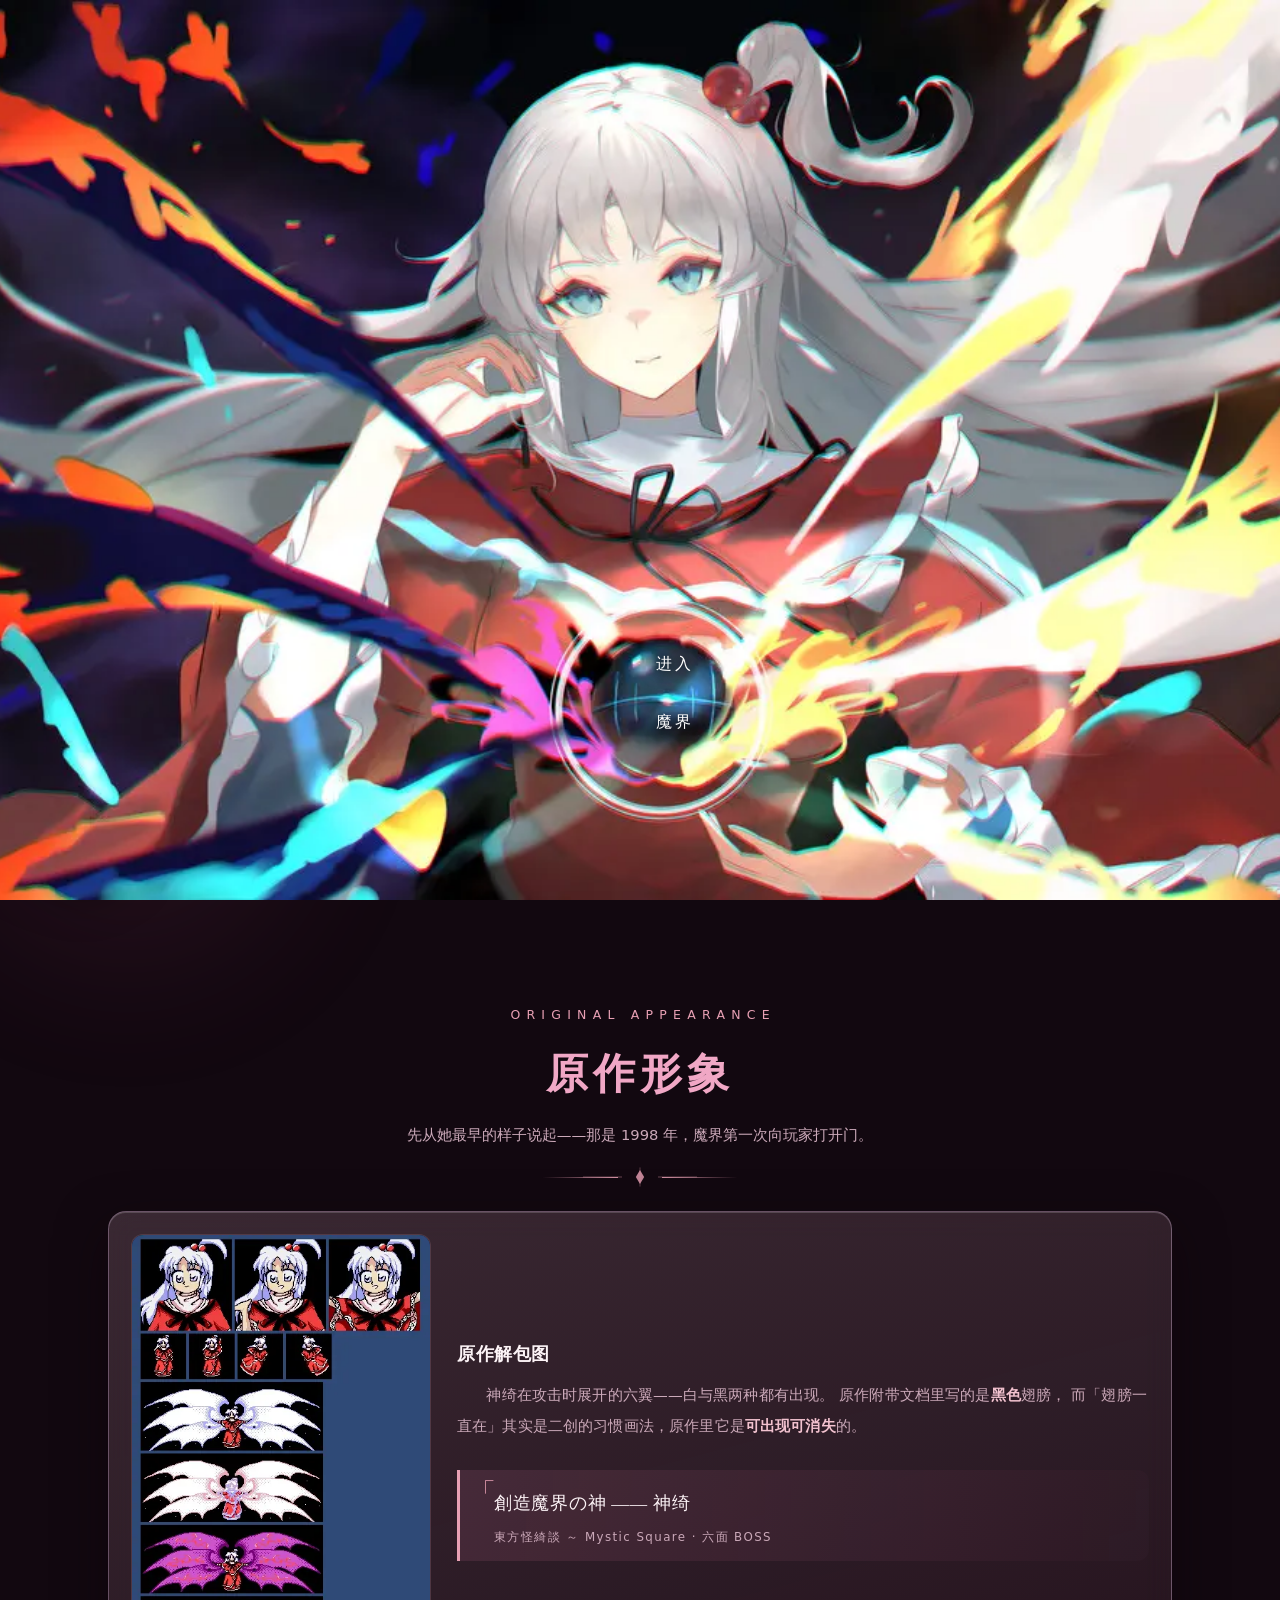
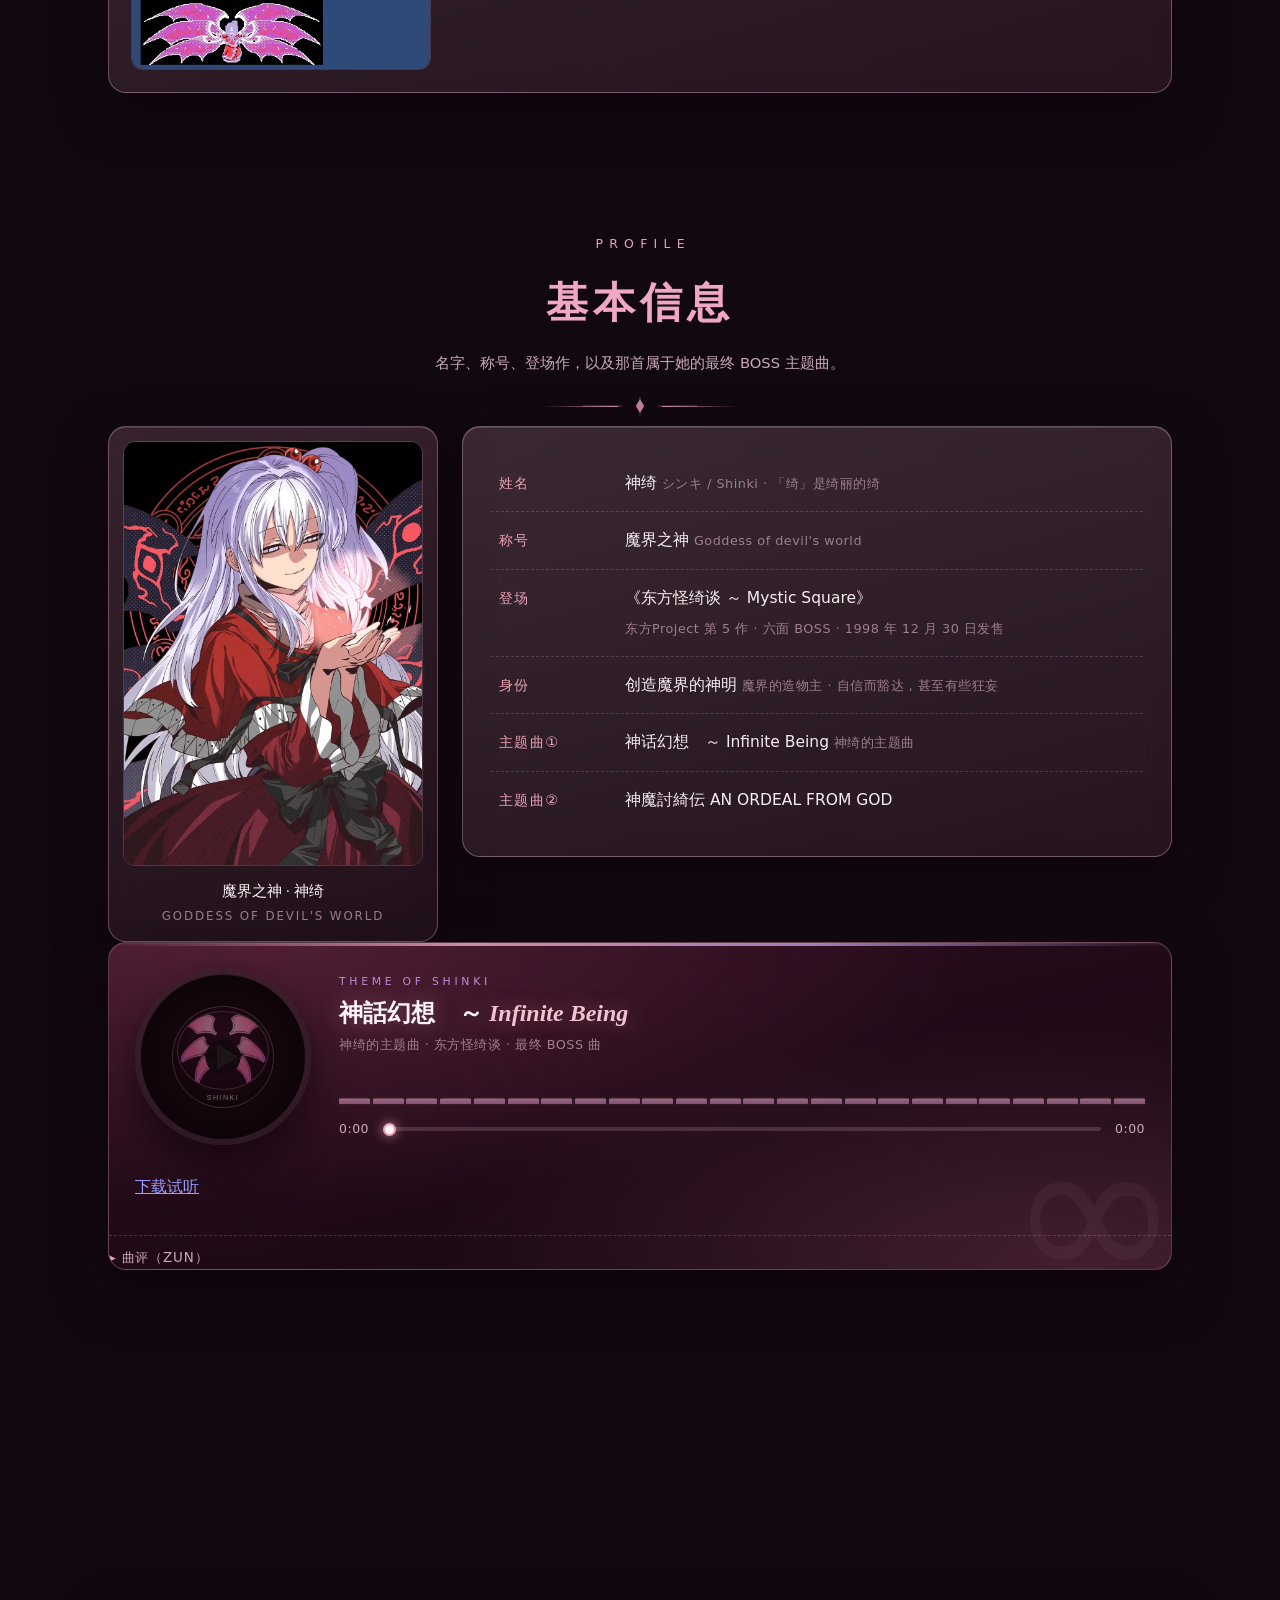
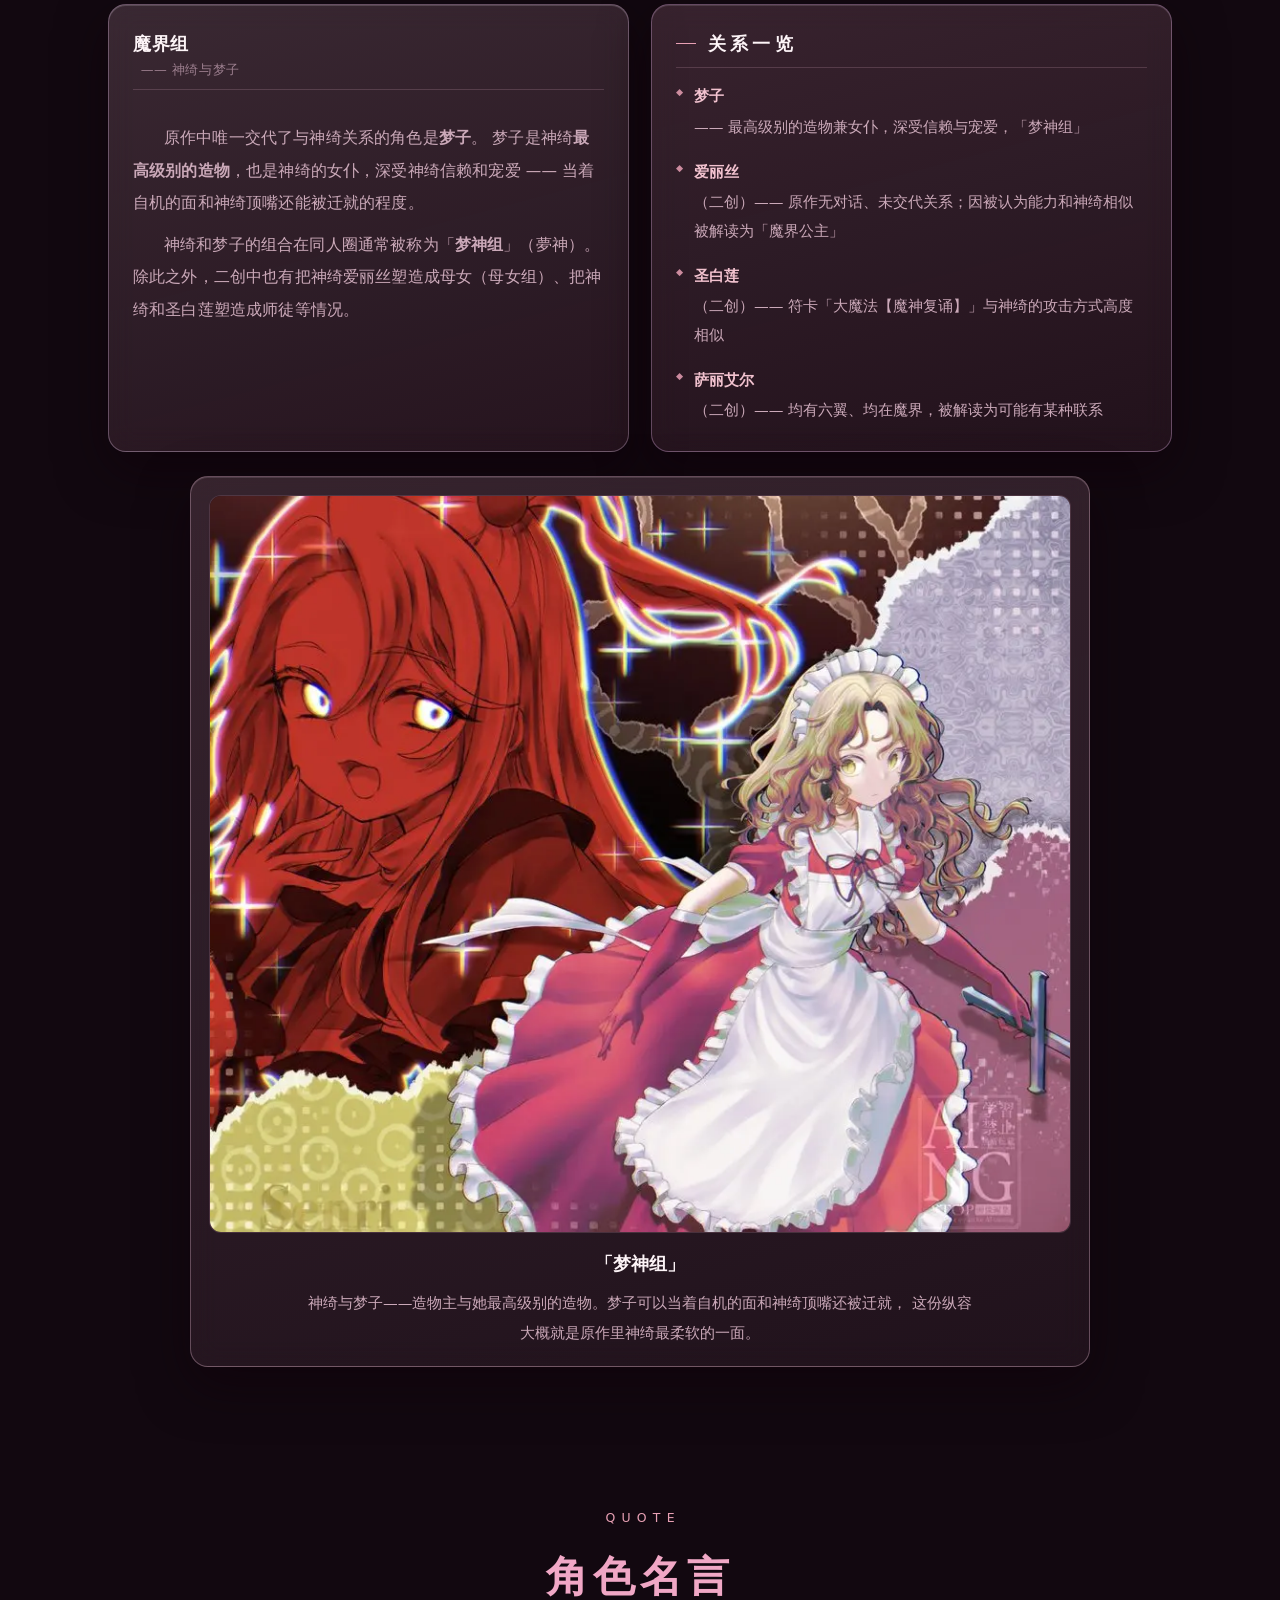
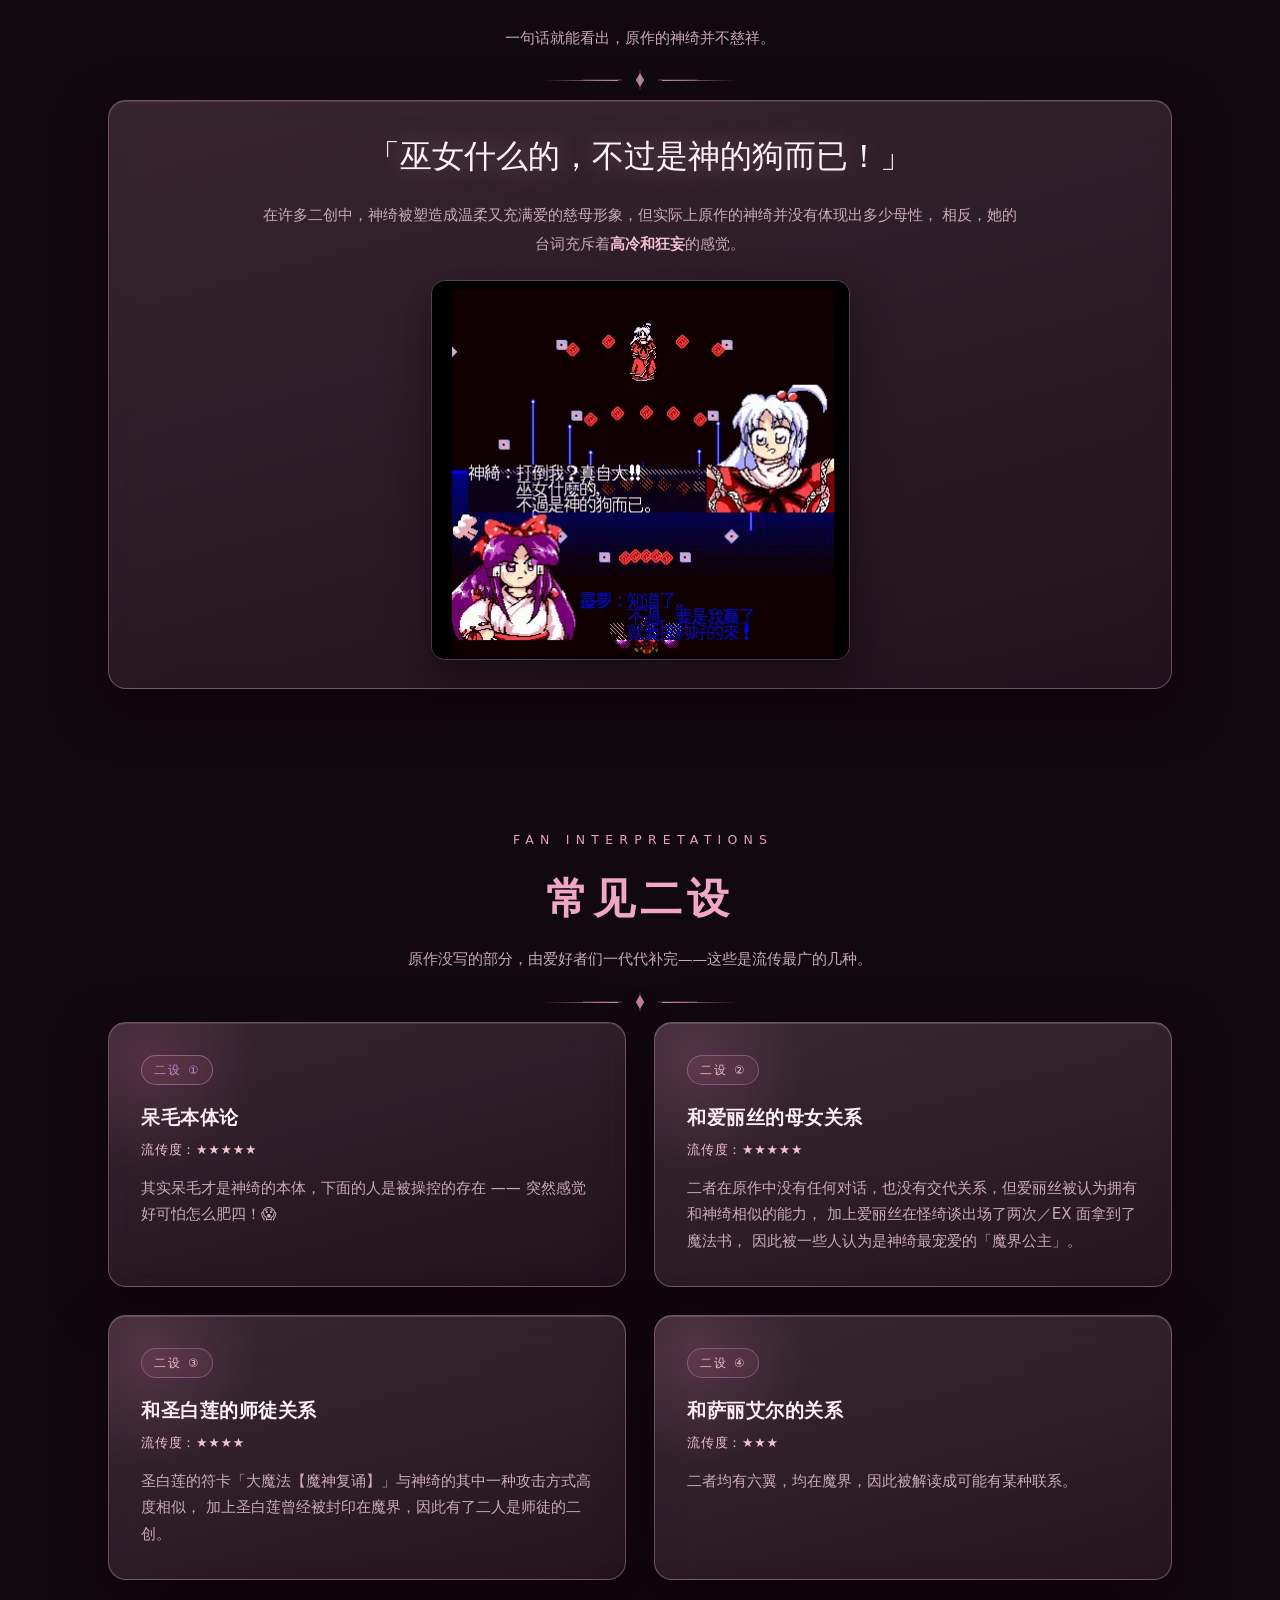
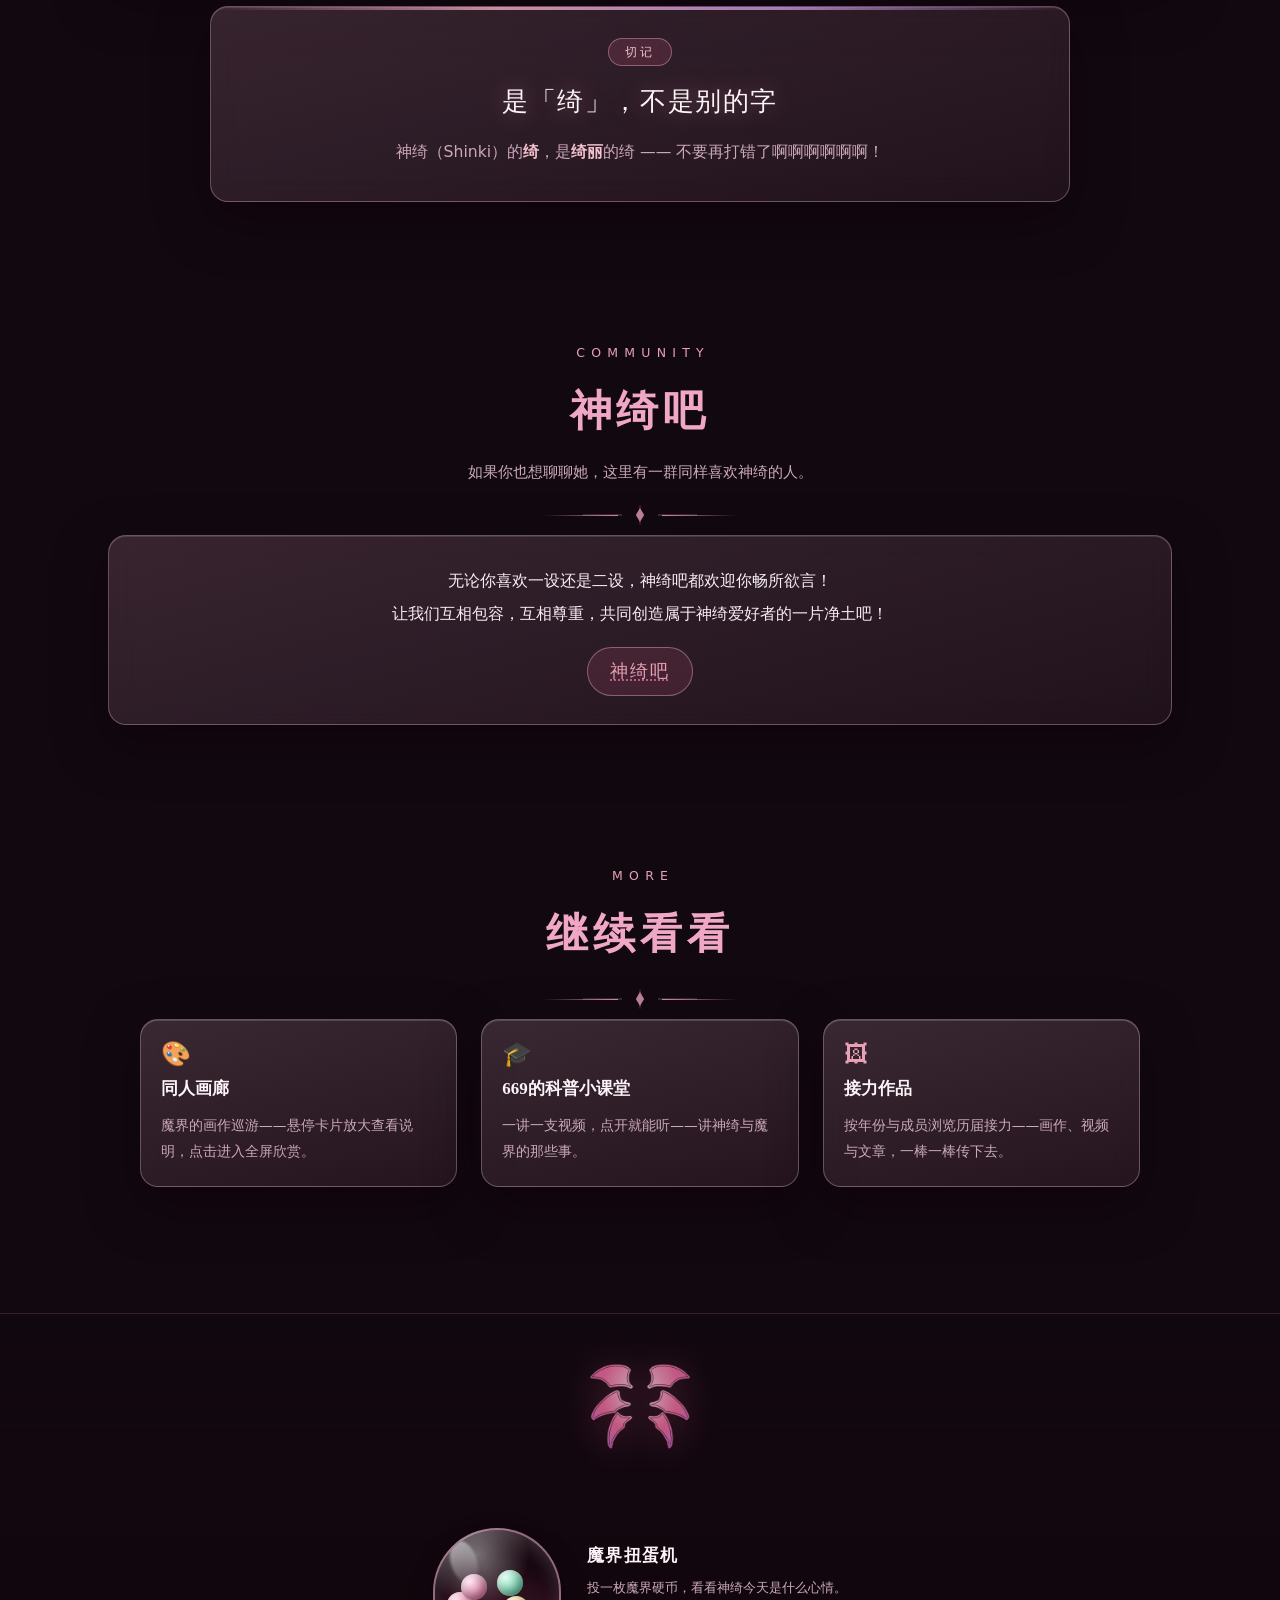
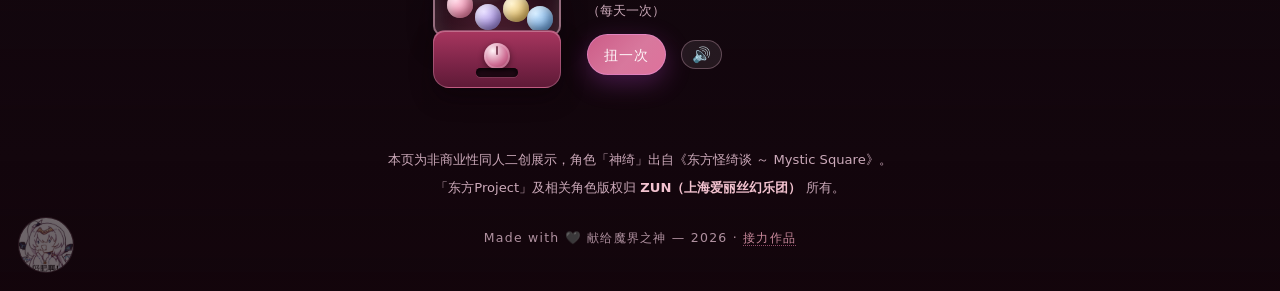
==== commit cac3f95e: "fix: 旧版按原包补回缺失的外观与功能，作品改读 works.json - 补回整页立绘背景、极光与光晕、开屏、彩蛋 669 - 补回画廊与接力作品展示（取自原包，去掉登录与上传，数据读 asset" ====
--- a/index.html
+++ b/index.html
@@ -9,7 +9,6 @@
   <link rel="stylesheet" href="assets/css/style.css">
   <link rel="stylesheet" href="assets/css/shinki.css">
   <link rel="stylesheet" href="assets/css/pet.css">
-  <link rel="stylesheet" href="assets/css/gacha.css">
   <link rel="expect" href="#footer" blocking="render">
   <script type="speculationrules">{"prerender":[{"where":{"and":[{"href_matches":"*.html","relative_to":"document"},{"not":{"selector_matches":"[target=_blank]"}}]},"eagerness":"moderate"}]}</script>
 
@@ -39,6 +38,51 @@
 
   <div id="bgStars" aria-hidden="true"></div>
   <script src="assets/js/stars.js"></script>
+
+  <div class="bg-aurora-curtains" aria-hidden="true">
+    <svg viewBox="0 0 1440 800" preserveAspectRatio="xMidYMid slice">
+      <defs>
+        <linearGradient id="aurG1" x1="0" y1="0" x2="0" y2="1">
+          <stop offset="0" stop-color="#ffb6d0" stop-opacity=".5"/>
+          <stop offset=".45" stop-color="#e2608a" stop-opacity=".2"/>
+          <stop offset="1" stop-color="#e2608a" stop-opacity="0"/>
+        </linearGradient>
+        <linearGradient id="aurG2" x1="0" y1="0" x2="0" y2="1">
+          <stop offset="0" stop-color="#c79cf0" stop-opacity=".42"/>
+          <stop offset=".55" stop-color="#9b6ad0" stop-opacity=".15"/>
+          <stop offset="1" stop-color="#9b6ad0" stop-opacity="0"/>
+        </linearGradient>
+        <linearGradient id="aurG3" x1="0" y1="0" x2="0" y2="1">
+          <stop offset="0" stop-color="#ffd0e0" stop-opacity=".34"/>
+          <stop offset=".55" stop-color="#d98ab8" stop-opacity=".12"/>
+          <stop offset="1" stop-color="#d98ab8" stop-opacity="0"/>
+        </linearGradient>
+        <filter id="aurBlur" x="-20%" y="-20%" width="140%" height="140%"><feGaussianBlur stdDeviation="13"/></filter>
+      </defs>
+      <g class="aurora-curve aurora-curve--a" filter="url(#aurBlur)">
+        <path d="M-90 -60 C 140 150 330 -90 570 70 C 770 185 950 -70 1190 90 C 1330 175 1470 30 1530 130 L 1530 600 C 1300 440 1090 660 870 535 C 650 420 430 640 210 515 C 40 430 -50 560 -90 500 Z" fill="url(#aurG1)"/>
+      </g>
+      <g class="aurora-curve aurora-curve--b" filter="url(#aurBlur)">
+        <path d="M-70 80 C 170 -50 350 190 570 70 C 810 -90 1010 190 1230 50 C 1370 -50 1490 70 1530 70 L 1530 500 C 1310 580 1090 350 910 475 C 690 605 470 395 250 475 C 90 535 -30 460 -70 500 Z" fill="url(#aurG2)"/>
+      </g>
+      <g class="aurora-curve aurora-curve--c" filter="url(#aurBlur)">
+        <path d="M30 180 C 250 70 470 210 710 130 C 930 60 1150 210 1390 130 L 1450 210 L 1450 440 C 1190 520 950 350 730 455 C 510 555 270 415 70 475 L 30 440 Z" fill="url(#aurG3)"/>
+      </g>
+    </svg>
+  </div>
+  <div class="bg-glow bg-glow--a" aria-hidden="true"></div>
+  <div class="bg-glow bg-glow--b" aria-hidden="true"></div>
+
+  <!-- ===================== 开屏 ===================== -->
+  <div class="splash" id="splash">
+    <figure class="splash__fig">
+      <img class="splash__img" src="assets/img/splash-main.webp" alt="神绮 · 魔界之神" decoding="async">
+      <button type="button" class="splash__enter" id="splashEnter" aria-label="进入魔界">
+        <span>进入</span><span>魔界</span>
+      </button>
+    </figure>
+  </div>
+
 
 
 
@@ -88,7 +132,6 @@
           <a class="btn btn--primary btn--wing" href="relay.html">看接力作品</a>
           <a class="btn btn--ghost btn--wing btn--wing--r" href="#about">角色档案</a>
         </div>
-        <p class="hero__newlink"><a class="text-link" href="new.html">✦ 试试新版首页（预览）</a></p>
       </div>
       <div class="hero__art" aria-hidden="true">
         <img fetchpriority="high" decoding="async" src="assets/img/shinki.webp" alt="神绮 立绘">
@@ -381,7 +424,7 @@
         <a class="glass glass--frost explore-card reveal" href="gallery.html">
           <span class="explore-card__icon" aria-hidden="true">🎨</span>
           <h3>同人画廊</h3>
-          <p>收藏关于魔界之神的画作与灵感。</p>
+          <p>魔界的画作巡游——悬停卡片放大查看说明，点击进入全屏欣赏。</p>
         </a>
         <a class="glass glass--frost explore-card reveal" href="videos.html">
           <span class="explore-card__icon" aria-hidden="true">🎓</span>
@@ -392,11 +435,6 @@
           <span class="explore-card__icon" aria-hidden="true">🖼</span>
           <h3>接力作品</h3>
           <p>按年份与成员浏览历届接力——画作、视频与文章，一棒一棒传下去。</p>
-        </a>
-        <a class="glass glass--frost explore-card reveal" href="new.html">
-          <span class="explore-card__icon" aria-hidden="true">✦</span>
-          <h3>新版首页（预览）</h3>
-          <p>按零设、一设、二设重新整理的神绮档案，原作配色与六面 BOSS 战主题。</p>
         </a>
 
       </div>
@@ -457,9 +495,22 @@
         「东方Project」及相关角色版权归 <strong>ZUN（上海爱丽丝幻乐团）</strong> 所有。
       </p>
 
+      <button type="button" class="egg-btn" id="shinkiEgg" aria-label="角落里的彩蛋" title="？">
+        <img src="assets/img/egg-secret.jpg" alt="">
+      </button>
       <p class="site-footer__copy">Made with 🖤 献给魔界之神 — <span id="year">2026</span> · <a class="text-link" href="relay.html">接力作品</a></p>
     </div>
   </footer>
+
+  <!-- 彩蛋：找到「黑绮士 669」 -->
+  <div class="egg-modal" id="eggModal" hidden>
+    <div class="egg-modal__box" role="dialog" aria-modal="true" aria-labelledby="eggText">
+      <button type="button" class="egg-modal__close" id="eggClose" aria-label="关闭">×</button>
+      <img class="egg-modal__gif" src="assets/img/egg-669.gif" alt="神绮彩蛋动图">
+      <p class="egg-modal__text" id="eggText">恭喜你找到了神绮的黑绮士 669！</p>
+      <p class="egg-modal__hint">（点右上角 × 或按 Esc 关闭）</p>
+    </div>
+  </div>
 
   <script defer src="assets/js/main.js"></script>
   <script defer src="assets/js/pet.js"></script>
--- a/assets/css/style.css
+++ b/assets/css/style.css
@@ -1,11 +1,13 @@
 /* =========================================================
-   神绮 — 魔界之神 · 同人二创展示（旧版全站基础样式）
-   设计语言：夜穹 / 玻璃拟态 / 玫瑰粉与薰衣草紫
+   蕾蒂·霍瓦特洛克 — 冬之雪女 · 同人二创展示
+   设计语言：冬夜 × 冰晶 / 玻璃拟态 / 薰衣草紫与冰蓝
    ========================================================= */
 
 /* ---------- 设计令牌 ---------- */
 :root {
   --bg-0: #120810;
+  --bg-1: #1d0f1c;
+  --bg-2: #2c1526;
   --ink: #f8eef2;
   --ink-dim: #cba9b9;
   --ink-faint: #9d7f8f;
@@ -47,7 +49,7 @@
   z-index: -2;
   background:
     linear-gradient(180deg, rgba(30, 6, 15,.55) 0%, rgba(49, 12, 26,.66) 34%, rgba(41, 9, 21,.76) 64%, rgba(24, 6, 13,.88) 100%),
-    radial-gradient(ellipse at 85% 10%, #3c1b30, #120810 65%);
+    url('../img/bg-desktop.jpg') center / cover no-repeat;
 }
 
 ::selection { background: rgba(232, 160, 180, .38); color: #fff; }
@@ -64,7 +66,33 @@
 
 img { max-width: 100%; }
 
-/* ---------- 吸顶导航 ---------- */
+/* ---------- 背景层 ---------- */
+#snow {
+  position: fixed;
+  inset: 0;
+  z-index: 1;
+  pointer-events: none;
+}
+
+.bg-glow {
+  position: fixed;
+  border-radius: 50%;
+  filter: blur(70px);
+  pointer-events: none;
+  z-index: 0;
+  opacity: .45;
+}
+.bg-glow--a {
+  width: 48vw; height: 48vw;
+  top: -14vw; right: -10vw;
+  background: radial-gradient(circle, rgba(226, 96, 138, .42), transparent 65%);
+}
+.bg-glow--b {
+  width: 40vw; height: 40vw;
+  bottom: -12vw; left: -10vw;
+  background: radial-gradient(circle, rgba(193, 88, 128, .38), transparent 65%);
+}/* ---------- 吸顶导航 ---------- */
+
 .site-header {
   position: fixed;
   top: 0; left: 0; right: 0;
@@ -154,9 +182,7 @@
 .nav-toggle[aria-expanded="true"] span:nth-child(2) { opacity: 0; }
 .nav-toggle[aria-expanded="true"] span:nth-child(3) { transform: translateY(-7px) rotate(-45deg); }
 
-main { position: relative; z-index: 2; }
-
-/* ---------- 通用组件 ---------- */
+main { position: relative; z-index: 2; }/* ---------- 通用组件 ---------- */
 .btn {
   display: inline-flex;
   align-items: center;
@@ -257,9 +283,7 @@
 .section__divider::after {
   left: calc(50% + 22px);
   background: linear-gradient(90deg, var(--ice), transparent);
-}
-
-/* ---------- Hero ---------- */
+}/* ---------- Hero ---------- */
 .hero {
   position: relative;
   min-height: 100svh;
@@ -337,6 +361,25 @@
   flex-wrap: wrap;
   gap: 16px;
 }
+.hero__scrollhint {
+  position: absolute;
+  left: 50%;
+  transform: translateX(-50%);
+  bottom: 26px;
+  color: var(--ink-dim);
+  opacity: .8;
+  text-decoration: none;
+  transition: opacity .25s ease, color .25s ease;
+}
+.hero__scrollhint:hover { opacity: 1; color: var(--ice); }
+.hero__scrollhint svg {
+  width: 30px; height: 30px;
+  animation: bob 1.9s ease-in-out infinite;
+}
+@keyframes bob {
+  0%, 100% { transform: translateY(0); }
+  50% { transform: translateY(9px); }
+}
 
 /* ---------- 角色档案 ---------- */
 .profile {
@@ -347,6 +390,7 @@
 }
 
 .profile__card { padding: clamp(14px, 3vw, 28px); }
+.data-table { margin: 0; }
 .data-row {
   display: grid;
   grid-template-columns: 112px 1fr;
@@ -456,15 +500,13 @@
   font-size: .92rem;
 }
 .story__list li::before {
-  content: '✦';
+  content: '❄';
   position: absolute;
   left: 0; top: 1px;
   font-size: .8rem;
   color: var(--lav);
 }
-.story__list strong { display: block; color: var(--ice-soft); font-weight: 600; margin-bottom: 2px; }
-
-/* ---------- 二设卡片 ---------- */
+.story__list strong { display: block; color: var(--ice-soft); font-weight: 600; margin-bottom: 2px; }/* ---------- 登场作品 ---------- */
 .works-grid {
   display: grid;
   grid-template-columns: 1fr 1fr;
@@ -527,10 +569,301 @@
   align-items: flex-start;
   padding: clamp(22px, 3.4vw, 38px);
 }
+.theme-card__icon {
+  position: relative;
+  flex: 0 0 auto;
+  width: 96px; height: 96px;
+  border-radius: 50%;
+  display: grid;
+  place-items: center;
+  color: var(--ice);
+  background: radial-gradient(circle at 35% 28%, rgba(230, 123, 168, .2), rgba(230, 123, 168, .04));
+  border: 1px solid rgba(230, 148, 242, .3);
+  box-shadow: 0 0 30px rgba(209, 87, 228, .15);
+  isolation: isolate;   /* 让外光晕只压在本图标内部背景之上 */
+}
+
+/* 雪花图标：光晕层 / 光环层 / 旋转层 各管一个 transform，互不覆盖 */
+.theme-icon__glow,
+.theme-icon__halo {
+  position: absolute;
+  border-radius: 50%;
+  pointer-events: none;
+}
+.theme-icon__glow {
+  inset: -6px;
+  z-index: -1;
+  background: radial-gradient(circle, rgba(230, 123, 168, .55), rgba(230, 123, 168, 0) 62%);
+  opacity: var(--flake-energy, 0);
+  transform: scale(calc(.88 + var(--flake-energy, 0) * .3));
+  transition: opacity .18s linear, transform .18s linear;
+}
+.theme-icon__halo {
+  inset: 5px;
+  border: 1px solid rgba(245, 180, 255, .45);
+  opacity: calc(.22 + var(--flake-energy, 0) * .5);
+  transform: scale(calc(1 + var(--flake-energy, 0) * .26));
+  transition: opacity .18s linear, transform .18s linear, border-color .18s linear, box-shadow .18s linear;
+}
+.theme-icon__spin {
+  display: grid;
+  place-items: center;
+  width: 100%; height: 100%;
+  animation: flakeSpin 34s linear infinite;   /* 待机：极慢自转 */
+  will-change: transform;
+}
+.theme-card__icon.is-playing .theme-icon__spin { animation-duration: 7s; }
+.theme-icon__flake {
+  width: 52px; height: 52px;
+  transform: scale(calc(1 + var(--flake-energy, 0) * .18));
+  transition: transform .16s linear;
+  filter: drop-shadow(0 0 8px rgba(230, 123, 168, .45));
+}
+/* 踩到节拍：光环亮一下、雪花闪一下 */
+.theme-card__icon.is-beat .theme-icon__halo {
+  border-color: rgba(255, 190, 220, .85);
+  box-shadow: 0 0 20px rgba(255, 158, 198, .5);
+}
+.theme-card__icon.is-beat .theme-icon__flake { filter: drop-shadow(0 0 14px rgba(248, 206, 255, .85)); }
+@keyframes flakeSpin { to { transform: rotate(360deg); } }
+.theme-card__icon svg { width: 52px; height: 52px; }
+.theme-card__jp {
+  margin: 2px 0 6px;
+  font-family: var(--font-jp);
+  font-size: .95rem;
+  letter-spacing: .32em;
+  color: var(--lav);
+}
+.theme-card__title {
+  margin: 0;
+  font-family: var(--font-serif);
+  font-size: 1.5rem;
+  letter-spacing: .05em;
+  color: var(--snow);
+}
+.theme-card__title small {
+  margin-left: .4em;
+  font-family: var(--font-sans);
+  font-size: .92rem;
+  font-weight: 400;
+  color: var(--ink-dim);
+}
+.theme-card__meta {
+  margin: .55em 0 1em;
+  font-size: .8rem;
+  letter-spacing: .05em;
+  color: var(--ice-soft);
+}
+.theme-card__desc {
+  margin: 0 0 20px;
+  max-width: 44em;
+  font-size: .96rem;
+  color: var(--ink-dim);
+}
+.theme-card__audio {
+  display: flex;
+  flex-direction: column;
+  gap: 12px;
+  max-width: 44em;
+}
+.theme-card__audio-label {
+  font-size: .78rem;
+  letter-spacing: .18em;
+  color: var(--ice-soft);
+  opacity: .9;
+}
+/* ---------- 同人画廊 ---------- */
+.gallery-intro {
+  max-width: 52em;
+  margin: 0 auto 28px;
+  text-align: center;
+  font-size: .98rem;
+  color: var(--ink-dim);
+}
+.gallery-intro strong { color: var(--ice-soft); }
+.gallery-intro small {
+  display: block;
+  margin-top: 6px;
+  font-size: .8rem;
+  opacity: .78;
+}
+
+.gallery-toolbar {
+  display: flex;
+  align-items: center;
+  justify-content: center;
+  flex-wrap: wrap;
+  gap: 18px;
+  margin-bottom: 24px;
+}
+.gallery-toolbar__note { font-size: .85rem; color: var(--ink-dim); }
 
 [hidden] { display: none !important; }
 
-/* ---------- 页脚 ---------- */
+.upload-panel {
+  max-width: 660px;
+  margin: 0 auto 32px;
+  padding: clamp(18px, 3vw, 28px);
+  display: flex;
+  flex-direction: column;
+  gap: 16px;
+}
+.upload-panel__field { display: flex; flex-direction: column; gap: 8px; }
+.upload-panel label { font-size: .9rem; color: var(--ice-soft); letter-spacing: .06em; }
+.label-note { margin-left: .5em; font-size: .74rem; color: var(--ink-faint); letter-spacing: 0; }
+.upload-panel input[type="file"],
+.upload-panel input[type="text"] {
+  width: 100%;
+  padding: .68em .95em;
+  border-radius: 10px;
+  border: 1px solid rgba(230, 148, 242, .25);
+  background: rgba(39, 9, 21, .6);
+  color: var(--ink);
+  font: inherit;
+  font-size: .92rem;
+  outline: none;
+  transition: border-color .2s ease;
+}
+.upload-panel input:focus { border-color: var(--ice); }
+.upload-panel select {
+  width: 100%;
+  padding: .68em .95em;
+  padding-right: 36px;
+  border-radius: 10px;
+  border: 1px solid rgba(230, 148, 242, .25);
+  background: rgba(39, 9, 21, .6);
+  color: var(--ink);
+  font: inherit;
+  font-size: .92rem;
+  outline: none;
+  transition: border-color .2s ease;
+  appearance: none;
+  -webkit-appearance: none;
+  background-image: url("data:image/svg+xml,%3Csvg xmlns='http://www.w3.org/2000/svg' width='12' height='8'%3E%3Cpath d='M1 1l5 5 5-5' stroke='%23e8a0b4' stroke-width='1.6' fill='none' stroke-linecap='round'/%3E%3C/svg%3E");
+  background-repeat: no-repeat;
+  background-position: right 14px center;
+  cursor: pointer;
+}
+.upload-panel select:focus { border-color: var(--ice); }
+.upload-panel select option { background: #310c1a; color: var(--ink); }
+.upload-panel input::file-selector-button {
+  margin-right: .8em;
+  padding: .45em 1em;
+  border-radius: 8px;
+  border: 1px solid rgba(230, 148, 242, .35);
+  background: rgba(230, 123, 168, .14);
+  color: var(--snow);
+  font: inherit;
+  font-size: .85rem;
+  cursor: pointer;
+}
+.upload-panel__row { display: grid; grid-template-columns: 1fr 1fr; gap: 16px; }
+.upload-panel__actions { display: flex; align-items: center; flex-wrap: wrap; gap: 12px; }
+.upload-panel__error {
+  flex: 1 1 100%;
+  margin: 0;
+  font-size: .85rem;
+  color: #ffa3a3;
+}
+
+
+.lightbox {
+  position: fixed;
+  inset: 0;
+  z-index: 300;
+  display: grid;
+  place-items: center;
+  background: rgba(16, 3, 8, .93);
+  backdrop-filter: blur(14px);
+  -webkit-backdrop-filter: blur(14px);
+  opacity: 0;
+  visibility: hidden;
+  transition: opacity .35s ease, visibility .35s ease;
+}
+.lightbox.open { opacity: 1; visibility: visible; }
+.lightbox__stage { max-width: 100%; max-height: 100%; padding: 30px 70px; }
+.lightbox__stage img,
+.lightbox__stage video {
+  max-width: 100%;
+  max-height: calc(100vh - 120px);
+  display: block;
+  margin: 0 auto;
+  object-fit: contain;
+  border-radius: 14px;
+  box-shadow: 0 30px 80px rgba(0, 0, 0, .65);
+  animation: lbIn .3s ease both;
+}
+@keyframes lbIn {
+  from { opacity: 0; transform: scale(.94); }
+  to { opacity: 1; transform: none; }
+}
+.lightbox__close {
+  position: absolute;
+  top: 18px; right: 22px;
+  z-index: 310;
+  width: 54px; height: 54px;
+  border-radius: 50%;
+  border: 2px solid rgba(255, 135, 165, .8);
+  background: rgba(196, 44, 76, .92);
+  color: #fff;
+  font-size: 1.7rem;
+  font-weight: 700;
+  line-height: 1;
+  cursor: pointer;
+  display: grid;
+  place-items: center;
+  box-shadow: 0 10px 30px rgba(0, 0, 0, .55);
+  transition: background .2s ease, transform .2s ease;
+}
+.lightbox__close:hover { background: rgba(235, 68, 104, .95); transform: scale(1.08); }
+.lightbox__arrow {
+  position: absolute;
+  top: 50%;
+  transform: translateY(-50%);
+  z-index: 310;
+  width: 58px; height: 58px;
+  border-radius: 50%;
+  border: 1px solid rgba(248, 200, 255, .45);
+  background: rgba(73, 23, 42, .6);
+  color: var(--ice-soft);
+  font-size: 1.8rem;
+  line-height: 1;
+  cursor: pointer;
+  display: grid;
+  place-items: center;
+  transition: background .2s ease, transform .2s ease;
+}
+.lightbox__arrow--prev { left: 22px; }
+.lightbox__arrow--next { right: 22px; }
+.lightbox__arrow:hover { background: rgba(167, 68, 106, .75); transform: translateY(-50%) scale(1.1); }
+.lightbox__cap {
+  position: absolute;
+  left: 0; right: 0; bottom: 20px;
+  z-index: 310;
+  margin: 0;
+  text-align: center;
+  font-size: .9rem;
+  letter-spacing: .1em;
+  color: var(--ink-dim);
+}
+.lightbox__cap b { color: var(--snow); font-weight: 600; }
+
+.gallery-hint {
+  max-width: 52em;
+  margin: 28px auto 0;
+  text-align: center;
+  font-size: .85rem;
+  color: var(--ink-dim);
+}
+.gallery-hint code {
+  margin: 0 .15em;
+  padding: .15em .55em;
+  border-radius: 6px;
+  border: 1px solid rgba(230, 148, 242, .18);
+  background: rgba(242, 148, 184, .1);
+  color: var(--ice-soft);
+  font-size: .85em;
+}/* ---------- 页脚 ---------- */
 .site-footer {
   position: relative;
   z-index: 2;
@@ -540,6 +873,13 @@
   background: linear-gradient(180deg, transparent, rgba(20, 4, 10, .65));
   text-align: center;
 }
+.site-footer__flake {
+  width: 30px; height: 30px;
+  color: var(--ice);
+  opacity: .85;
+  margin-bottom: 14px;
+  animation: spinSlow 46s linear infinite;
+}
 .site-footer__note {
   margin: 0 0 16px;
   font-size: .82rem;
@@ -566,6 +906,7 @@
 /* ---------- 响应式 ---------- */
 @media (max-width: 960px) {
   .profile { grid-template-columns: 1fr; }
+  .profile__emblem { max-width: 380px; width: 100%; margin: 0 auto; }
   .story { grid-template-columns: 1fr; }
   .works-grid { grid-template-columns: 1fr; }
   .theme-card { flex-direction: column; align-items: flex-start; }
@@ -575,11 +916,12 @@
   .data-row { grid-template-columns: 86px 1fr; }
   .hero__title-cn { letter-spacing: .06em; padding-left: .06em; }
   .section { padding: 76px 20px 26px; }
+  .upload-panel__row { grid-template-columns: 1fr; }
 }
 
 /* =========================================================
    移动端导航抽屉（全站统一：≤900px 或触屏设备）
-   —— 各导航项同字号、同内边距、同分隔线；
+   —— 首页 / 画廊 / 接力作品 / 弹幕游戏 四项同字号、同内边距、同分隔线；
       当前项只用左侧竖条 + 背景高亮标记，**不改内边距**，避免文字错位
    ========================================================= */
 @media (max-width: 900px), (pointer: coarse) {
@@ -658,6 +1000,7 @@
 }
 
 @media (max-width: 480px) {
+  .gallery-grid { grid-template-columns: repeat(auto-fill, minmax(150px, 1fr)); gap: 14px; }
   .hero__actions { flex-direction: column; align-items: stretch; }
   .hero__actions .btn { justify-content: center; }
 }
@@ -665,6 +1008,20 @@
 
 /* ---------- 移动端性能优化 ---------- */
 @media (max-width: 760px), (pointer: coarse) {
+  .bg-aurora-curtains { opacity: .7; }
+  .aurora-curve--a, .aurora-curve--b, .aurora-curve--c {
+    filter: none !important;
+    animation: none !important;
+  }
+  .bg-glow { filter: blur(30px); opacity: .3; }
+  .glass {
+    backdrop-filter: blur(8px);
+    -webkit-backdrop-filter: blur(8px);
+  }
+  .splash {
+    backdrop-filter: blur(8px);
+    -webkit-backdrop-filter: blur(8px);
+  }
   .winter-card::before { filter: none; }
   .glass {
     animation: none !important;
@@ -743,13 +1100,15 @@
 @media (prefers-reduced-motion: reduce) {
   .glass { animation: none !important; }
   html { scroll-behavior: auto; }
-   .hero__tagline { animation: none; }
+  .emblem-ring, .emblem-flake, .site-footer__flake,
+  .hero__scrollhint svg, .hero__tagline { animation: none; }
   .hero__tagline { text-shadow: 0 0 18px rgba(230, 123, 168, .4); }
   .reveal { opacity: 1; transform: none; transition: none; }
+  #snow { display: none; }
 }
 
 /* =========================================================
-   活泼化：夜穹装饰 / 浅色卡牌 / 标题字体与流光
+   ❄ v2 活泼化：夜穹装饰 / 浅色卡牌 / 手写字 / 小人动画
    ========================================================= */
 :root {
   --pink: #ffc9de;
@@ -777,7 +1136,34 @@
   50% { opacity: .85; transform: scale(1.25); }
 }
 
-/* ---------- 星芒纹理 ---------- */
+/* ---------- 北极光幕 ---------- */
+.bg-aurora-curtains {
+  position: fixed;
+  inset: 0;
+  z-index: 0;
+  pointer-events: none;
+}
+.bg-aurora-curtains svg { width: 100%; height: 100%; display: block; }
+.aurora-curve--a { animation: auroraWaveA 34s ease-in-out infinite alternate; }
+.aurora-curve--b { animation: auroraWaveB 42s ease-in-out infinite alternate; }
+.aurora-curve--c { animation: auroraWaveC 28s ease-in-out infinite alternate; }
+@keyframes auroraWaveA {
+  from { transform: translateX(-2.4%) skewX(2deg); opacity: .85; }
+  to { transform: translateX(2.4%) skewX(-2deg); opacity: 1; }
+}
+@keyframes auroraWaveB {
+  from { transform: translateX(2.8%) skewX(-2.4deg); opacity: .7; }
+  to { transform: translateX(-2.8%) skewX(2.4deg); opacity: 1; }
+}
+@keyframes auroraWaveC {
+  from { transform: translateY(0) scaleY(1); opacity: .55; }
+  to { transform: translateY(14px) scaleY(1.06); opacity: .8; }
+}
+
+
+
+
+/* ---------- 雪花纹理 ---------- */
 body::after {
   content: '';
   position: fixed;
@@ -794,7 +1180,9 @@
 .hero__title-cn { font-family: var(--font-play); }
 .hero__title-en { font-family: var(--font-hand-en); font-weight: 700; font-size: clamp(.9rem, 2.1vw, 1.35rem); }
 .section__title { font-family: var(--font-play); }
+.theme-card__jp { font-family: var(--font-hand-jp); }
 .story__title { font-family: var(--font-play); }
+.profile__emblem-caption { font-family: var(--font-hand-en); font-size: .84rem; }
 
 /* 标题流光 */
 .section__title {
@@ -815,7 +1203,7 @@
   to { background-position: -200% 50%; }
 }
 .hero__title-cn {
-  /* 粉 → 白高光 → 粉（首尾同色，平铺无缝） */
+  /* 冰蓝 → 薰衣草 → 粉 → 冰晶白高光 → 回到冰蓝（首尾同色，平铺无缝） */
   background-image: linear-gradient(105deg,
     #ffdfeb 0%,
     #f7a7c8 12%,
@@ -833,7 +1221,7 @@
   background-clip: text;
   -webkit-text-fill-color: transparent;
   color: transparent;
-  /* 双层光晕：近处粉紫 + 远处薰衣草 */
+  /* 双层光晕：近处冰蓝 + 远处薰衣草，像雪夜里透出的冷光 */
   filter:
     drop-shadow(0 4px 16px rgba(228, 138, 243, .34))
     drop-shadow(0 0 34px rgba(210, 154, 219, .26));
@@ -847,6 +1235,16 @@
   color: transparent;
 }
 
+/* 分区 accent 轮换 */
+#character .section__kicker { color: var(--pink-hot); }
+#works .section__kicker { color: var(--lav); }
+#theme .section__kicker { color: var(--mint); }
+#gallery .section__kicker { color: var(--pink-hot); }
+#character .section__divider { color: var(--pink-hot); }
+#works .section__divider { color: var(--lav); }
+#theme .section__divider { color: var(--mint); }
+#gallery .section__divider { color: var(--pink-hot); }
+
 /* ---------- 浅色卡牌变体 ---------- */
 .glass--frost {
   background: linear-gradient(165deg, rgba(255, 205, 224, .17), rgba(237, 138, 176, .09));
@@ -866,10 +1264,52 @@
 .glass--frost .data-row { border-bottom-color: rgba(248, 200, 255, .18); }
 .glass--frost .data-row dt { color: var(--ice); }
 
+
+/* ---------- 导航音乐开关 ---------- */
+.music-toggle {
+  flex: 0 0 auto;
+  width: 40px;
+  height: 40px;
+  padding: 0;
+  border-radius: 50%;
+  border: 1px solid rgba(230, 148, 242, .3);
+  background: rgba(242, 148, 184, .08);
+  color: var(--ice-soft);
+  cursor: pointer;
+  display: grid;
+  place-items: center;
+  transition: background .25s ease, color .25s ease, border-color .25s ease, box-shadow .25s ease;
+}
+.music-toggle svg { width: 20px; height: 20px; }
+.music-toggle:hover {
+  background: rgba(242, 148, 184, .18);
+  color: var(--snow);
+  border-color: var(--ice);
+}
+.music-toggle.is-playing {
+  color: var(--pink-hot);
+  border-color: rgba(255, 170, 205, .55);
+  background: rgba(255, 170, 205, .1);
+  box-shadow: 0 0 16px rgba(255, 158, 198, .35);
+  animation: musicSpin 2.2s linear infinite;
+}
+@keyframes musicSpin {
+  from { transform: rotate(0deg); }
+  to { transform: rotate(360deg); }
+}
+@media (max-width: 760px) {
+  .music-toggle { width: 36px; height: 36px; }
+}
+
 /* ---------- 品牌 mascot ---------- */
 .brand__mascot {
   width: 24px; height: 29px;
   animation: mascotBob 1.6s ease-in-out infinite;
+}
+.brand__mascot.mascot-click { animation: mascotPoke .36s ease; }
+@keyframes mascotPoke {
+  30% { transform: scale(.78) rotate(-8deg); }
+  70% { transform: scale(1.12) rotate(6deg); }
 }
 @keyframes mascotBob {
   0%, 100% { transform: translateY(0) rotate(-3deg); }
@@ -925,6 +1365,13 @@
   to { transform: translateX(-50%); }
 }
 
+/* ---------- 徽章环绕小雪花 ---------- */
+.emblem-orb { position: absolute; pointer-events: none; opacity: .9; }
+.emblem-orb--a { top: 12%; left: 16%; font-size: 15px; animation: sparkleFloat 5.2s ease-in-out infinite; }
+.emblem-orb--b { top: 20%; right: 15%; font-size: 12px; color: var(--lav); animation: sparkleFloat 6.4s ease-in-out .7s infinite; }
+.emblem-orb--c { bottom: 18%; left: 20%; font-size: 12px; color: var(--pink); animation: sparkleFloat 5.8s ease-in-out 1.4s infinite; }
+.emblem-orb--d { bottom: 14%; right: 18%; font-size: 15px; animation: sparkleFloat 6.8s ease-in-out 2s infinite; }
+
 /* ---------- 按钮更活泼 ---------- */
 .btn--primary {
   background: linear-gradient(135deg, #cc5c87, #d8789d 40%, #e36c9a 100%);
@@ -949,6 +1396,211 @@
 }
 .reveal.in { opacity: 1; transform: none; }
 
+/* ---------- 蕾蒂小人：跑动 ---------- */
+#chibiRun, #chibiRain {
+  position: fixed;
+  inset: 0;
+  z-index: 1;
+  pointer-events: none;
+  overflow: hidden;
+}
+.chibi-runner {
+  position: absolute;
+  left: 0;
+  top: var(--top);
+  width: var(--s);
+  animation: chibiRunX var(--dur) linear var(--delay) infinite;
+  will-change: transform;
+}
+.chibi-runner.is-rev { animation-name: chibiRunXRev; }
+.chibi-runner__body { animation: chibiBob .52s ease-in-out infinite alternate; }
+.chibi-runner.is-rev .chibi-runner__body { --flip: -1; }
+.chibi-runner__body svg { width: 100%; display: block; }
+@keyframes chibiRunX {
+  from { transform: translateX(-14vw); }
+  to { transform: translateX(114vw); }
+}
+@keyframes chibiRunXRev {
+  from { transform: translateX(114vw); }
+  to { transform: translateX(-14vw); }
+}
+@keyframes chibiBob {
+  from { transform: translateY(0) rotate(-4deg) scaleX(var(--flip, 1)); }
+  to { transform: translateY(-6px) rotate(4deg) scaleX(var(--flip, 1)); }
+}
+
+/* ---------- 蕾蒂小人：天降 ---------- */
+.chibi-drop {
+  position: absolute;
+  top: -140px;
+  left: var(--x);
+  width: var(--s);
+  animation: chibiDrop var(--dur) ease-in var(--delay) forwards;
+  will-change: transform;
+}
+.chibi-drop__body { animation: chibiSway 1.1s ease-in-out infinite alternate; }
+.chibi-drop__body svg { width: 100%; display: block; }
+@keyframes chibiDrop {
+  0% { transform: translateY(0) rotate(0deg); opacity: 0; }
+  5% { opacity: .95; }
+  88% { opacity: .95; }
+  100% { transform: translateY(112vh) rotate(200deg); opacity: 0; }
+}
+@keyframes chibiSway {
+  from { transform: rotate(-8deg); }
+  to { transform: rotate(8deg); }
+}
+
+/* ---------- 主题曲播放器（自绘 UI，替代各浏览器外观不一的原生控件） ---------- */
+/* 内层 audio 只做内核：视觉上隐藏，但仍可正常播放/定位 */
+.theme-card__player-src {
+  position: absolute;
+  width: 1px; height: 1px;
+  margin: -1px; padding: 0; border: 0;
+  overflow: hidden;
+  clip-path: inset(50%);
+  white-space: nowrap;
+}
+
+.tplayer {
+  display: flex;
+  align-items: center;
+  gap: 14px;
+  padding: 10px 16px 10px 12px;
+  border-radius: 999px;
+  border: 1px solid rgba(230, 148, 242, .24);
+  background:
+    linear-gradient(180deg, rgba(255, 255, 255, .06), rgba(255, 255, 255, 0) 46%),
+    linear-gradient(120deg, rgba(59, 15, 32, .8), rgba(39, 9, 21, .68));
+  box-shadow: 0 10px 30px rgba(18, 2, 20, .42), inset 0 1px 0 rgba(255, 255, 255, .07);
+  transition: border-color .25s ease, box-shadow .25s ease;
+}
+.tplayer:hover {
+  border-color: rgba(243, 189, 252, .42);
+  box-shadow: 0 14px 36px rgba(18, 2, 20, .5), inset 0 1px 0 rgba(255, 255, 255, .1);
+}
+
+.tplayer__btn {
+  flex: 0 0 auto;
+  display: grid;
+  place-items: center;
+  width: 42px; height: 42px;
+  padding: 0;
+  border-radius: 50%;
+  border: 1px solid rgba(235, 158, 247, .45);
+  background: radial-gradient(circle at 32% 28%, rgba(255, 200, 223, .3), rgba(213, 87, 135, .18) 62%, rgba(45, 11, 24, .6));
+  color: var(--snow);
+  cursor: pointer;
+  transition: transform .22s ease, border-color .22s ease, box-shadow .22s ease;
+}
+.tplayer__btn:hover { transform: scale(1.06); border-color: var(--ice); box-shadow: 0 0 18px rgba(230, 123, 168, .42); }
+.tplayer__btn:active { transform: scale(.95); }
+.tplayer__btn:focus-visible { outline: 2px solid var(--ice); outline-offset: 3px; }
+
+.tplayer__icon {
+  grid-area: 1 / 1;
+  width: 18px; height: 18px;
+  transition: opacity .2s ease, transform .2s ease;
+}
+.tplayer__icon--pause { opacity: 0; transform: scale(.7); }
+.tplayer.is-playing .tplayer__icon--play { opacity: 0; transform: scale(.7); }
+.tplayer.is-playing .tplayer__icon--pause { opacity: 1; transform: none; }
+.tplayer.is-playing .tplayer__btn {
+  border-color: rgba(255, 170, 205, .6);
+  box-shadow: 0 0 20px rgba(255, 158, 198, .34);
+}
+
+.tplayer__bar {
+  flex: 1 1 auto;
+  min-width: 0;
+  height: 22px;             /* 视觉条 6px，命中区 22px：好点又不变粗 */
+  display: flex;
+  align-items: center;
+  cursor: pointer;
+  touch-action: none;       /* 触屏拖进度时不要带着页面滚 */
+}
+.tplayer__bar:focus-visible { outline: 2px solid var(--ice); outline-offset: 4px; border-radius: 999px; }
+.tplayer__track {
+  position: relative;
+  display: block;
+  width: 100%;
+  height: 6px;
+  border-radius: 999px;
+  background: rgba(252, 189, 213, .16);
+  transition: height .2s ease;
+}
+.tplayer__bar:hover .tplayer__track { height: 8px; }
+
+/* 进度用 transform 推进（scaleX / translate3d），避免每帧写 width 触发重排 */
+.tplayer__buffer,
+.tplayer__fill {
+  position: absolute;
+  left: 0; top: 0; bottom: 0;
+  width: 100%;
+  border-radius: 999px;
+  transform: scaleX(0);
+  transform-origin: left center;
+  will-change: transform;
+}
+.tplayer__buffer { background: rgba(252, 189, 213, .22); }
+.tplayer__fill {
+  background: linear-gradient(90deg, var(--ice), var(--lav), var(--pink-hot));
+  box-shadow: 0 0 12px rgba(230, 123, 168, .45);
+}
+.tplayer__knob {
+  position: absolute;
+  left: 0; top: 50%;
+  width: 12px; height: 12px;
+  margin: -6px 0 0 -6px;
+  border-radius: 50%;
+  background: var(--snow);
+  box-shadow: 0 0 0 3px rgba(230, 123, 168, .22), 0 2px 8px rgba(18, 2, 20, .5);
+  opacity: 0;
+  transform: translate3d(0, 0, 0);
+  will-change: transform;
+  transition: opacity .2s ease;
+}
+.tplayer:hover .tplayer__knob,
+.tplayer.is-playing .tplayer__knob,
+.tplayer__bar:focus-visible .tplayer__knob { opacity: 1; }
+
+.tplayer__time {
+  flex: 0 0 auto;
+  font-size: .8rem;
+  letter-spacing: .06em;
+  color: var(--ice-soft);
+  font-variant-numeric: tabular-nums;
+  opacity: .9;
+}
+
+@media (max-width: 560px) {
+  .tplayer { gap: 10px; padding: 8px 13px 8px 10px; border-radius: 18px; }
+  .tplayer__btn { width: 38px; height: 38px; }
+  .tplayer__icon { width: 16px; height: 16px; }
+  .tplayer__time { font-size: .74rem; }
+  .theme-card__icon { width: 82px; height: 82px; }
+  .theme-icon__flake { width: 44px; height: 44px; }
+}
+
+/* ---------- 主题曲跳舞小人 ---------- */
+.theme-card__audio-head { display: flex; align-items: center; gap: 12px; }
+.theme-card__dancer { flex: 0 0 auto; width: 44px; height: 52px; }
+.theme-card__dancer svg { width: 100%; height: 100%; }
+.theme-card__audio-label { display: flex; align-items: center; flex-wrap: wrap; gap: .5em; }
+.theme-card__audio-label em {
+  font-style: normal;
+  font-size: .74em;
+  opacity: .72;
+}
+.theme-card__audio.is-playing .theme-card__dancer svg {
+  animation: chibiDance .42s ease-in-out infinite alternate;
+}
+.theme-card__audio.is-playing .theme-card__audio-label { color: var(--pink-hot); }
+@keyframes chibiDance {
+  from { transform: translateY(0) rotate(-4deg) scale(1); }
+  to { transform: translateY(-7px) rotate(4deg) scale(1.06); }
+}
+
 /* ---------- 页脚 mascot ---------- */
 .site-footer__mascot { margin-bottom: 6px; }
 .site-footer__mascot svg {
@@ -956,11 +1608,171 @@
   animation: mascotBob 2.4s ease-in-out infinite;
 }
 
+/* ---------- 档案照片 ---------- */
+.profile__photo {
+  position: relative;
+  margin: 0;
+  padding: 0;
+  overflow: hidden;
+  align-self: stretch;
+}
+.profile__photo img {
+  position: absolute;
+  inset: 0;
+  width: 100%;
+  height: 100%;
+  object-fit: cover;
+  transition: transform .6s ease;
+}
+.profile__photo:hover img { transform: scale(1.04); }
+.profile__photo-flake {
+  position: absolute;
+  top: 14px; left: 14px;
+  z-index: 2;
+  width: 26px; height: 26px;
+  color: var(--snow);
+  filter: drop-shadow(0 0 8px rgba(230, 123, 168, .6));
+  animation: spinSlow 22s linear infinite;
+}
+.profile__photo figcaption {
+  position: absolute;
+  left: 0; right: 0; bottom: 0;
+  z-index: 2;
+  padding: 46px 18px 16px;
+  background: linear-gradient(180deg, transparent, rgba(26, 6, 14, .88) 62%);
+  display: flex;
+  flex-direction: column;
+  gap: 3px;
+}
+.profile__photo-label {
+  font-size: .62rem;
+  letter-spacing: .3em;
+  color: var(--lav);
+}
+.profile__photo-title {
+  font-family: var(--font-play);
+  font-size: 1.12rem;
+  letter-spacing: .05em;
+  color: var(--snow);
+}
+@media (max-width: 960px) {
+  .profile__photo { align-self: auto; aspect-ratio: 3 / 4; }
+}
+
+/* ---------- 开屏 ---------- */
+.splash {
+  position: fixed;
+  inset: 0;
+  z-index: 250;
+  display: flex;
+  flex-direction: column;
+  align-items: center;
+  justify-content: flex-end;
+  gap: 18px;
+  padding: 0 24px 24px;
+  background: rgba(22, 4, 11, .93);
+  backdrop-filter: blur(12px);
+  -webkit-backdrop-filter: blur(12px);
+  opacity: 1;
+  transition: opacity .7s ease, visibility .7s ease;
+}
+.splash.is-closing {
+  opacity: 0;
+  visibility: hidden;
+  pointer-events: none;
+}
+.splash__card {
+  position: absolute;
+  inset: 0;
+  border-radius: 0;
+  overflow: hidden;
+  border: 0;
+  animation: splashIn .9s cubic-bezier(.2, .9, .3, 1.15) both;
+}
+.splash__card img {
+  position: absolute;
+  inset: 0;
+  width: 100%;
+  height: 100%;
+  display: block;
+  object-fit: cover;
+}
+.splash__veil {
+  position: absolute;
+  inset: 0;
+  background: linear-gradient(180deg, rgba(31, 5, 15, .22) 0%, transparent 32%, rgba(26, 6, 14, .5) 66%, rgba(20, 4, 10, .88) 100%);
+}
+.splash__text {
+  position: absolute;
+  left: 0; right: 0; bottom: 96px;
+  text-align: center;
+  display: flex;
+  flex-direction: column;
+  gap: 9px;
+  padding: 0 24px;
+  pointer-events: none;
+}
+.splash__jp {
+  margin: 0;
+  font-family: var(--font-hand-jp);
+  font-size: clamp(.9rem, 2vw, 1.2rem);
+  letter-spacing: .5em;
+  padding-left: .5em;
+  color: var(--ice-soft);
+}
+.splash__cn {
+  margin: 0;
+  font-family: var(--font-play);
+  font-size: clamp(1.7rem, 4.6vw, 2.8rem);
+  letter-spacing: .12em;
+  background: linear-gradient(100deg, #ffeef5, #f6b5d0 40%, #ffd8e7 70%, #ffd6e8);
+  -webkit-background-clip: text;
+  background-clip: text;
+  -webkit-text-fill-color: transparent;
+  color: transparent;
+  filter: drop-shadow(0 4px 18px rgba(0, 0, 0, .45));
+}
+.splash__tag {
+  margin: 0;
+  font-size: .86rem;
+  letter-spacing: .3em;
+  color: var(--snow);
+  opacity: .92;
+  text-shadow: 0 0 14px rgba(230, 123, 168, .5);
+}
+.splash__enter {
+  position: absolute;
+  left: 50%;
+  bottom: 26px;
+  transform: translateX(-50%);
+  white-space: nowrap;
+}
+/* 开屏按钮悬停固定：不受全局按钮上浮/摆动影响 */
+.splash .splash__enter:hover,
+.splash .splash__enter:active,
+.splash .splash__enter:focus {
+  transform: translateX(-50%);
+  animation: none;
+}
+
+@keyframes splashIn {
+  from { opacity: 0; transform: scale(.94) translateY(16px); }
+  to { opacity: 1; transform: none; }
+}
+@keyframes hintPulse {
+  0%, 100% { opacity: .45; }
+  50% { opacity: .95; }
+}
+body.is-splashing { overflow: hidden; }
+
+/* ---------- 整页翻动（JS 驱动，不用 CSS 吸附以免锁住长页面滚动） ---------- */
+
 /* ---------- 子页面页头 ---------- */
 .page-head { padding-top: 132px; }
 
 /* ---------- 小屏适配 ---------- */
 @media (max-width: 760px) {
+
   .hero__ticker { bottom: 46px; }
   .hero__ticker-track span { font-size: .78rem; }
 }
@@ -973,11 +1785,51 @@
   grid-template-columns: repeat(auto-fit, minmax(230px, 1fr));
   gap: 24px;
 }
+.explore__card {
+  display: flex;
+  flex-direction: column;
+  align-items: center;
+  gap: 10px;
+  padding: 36px 22px 32px;
+  text-align: center;
+  text-decoration: none;
+  transition: transform .28s ease, box-shadow .3s ease, border-color .3s ease;
+}
+.explore__card:hover {
+  transform: translateY(-5px) scale(1.02);
+  box-shadow: 0 28px 64px rgba(18, 2, 20, .6), inset 0 1px 0 rgba(255, 255, 255, .1);
+  border-color: rgba(250, 214, 255, .45);
+}
+.explore__icon {
+  font-size: 2.1rem;
+  line-height: 1;
+  color: var(--ice);
+  filter: drop-shadow(0 0 12px rgba(230, 123, 168, .5));
+  animation: sparkleFloat 5.5s ease-in-out infinite;
+}
+.explore__title {
+  font-family: var(--font-play);
+  font-size: 1.35rem;
+  letter-spacing: .1em;
+  color: var(--snow);
+}
+.explore__desc {
+  font-size: .88rem;
+  line-height: 1.8;
+  color: var(--ink-dim);
+}
 @media (max-width: 640px) {
   .explore__grid { grid-template-columns: 1fr; gap: 18px; }
 }
 
-/* ---------- 侧边章节圆点 ---------- */
+/* ---------- 小屏适配 ---------- */
+@media (max-width: 640px) {
+  .explore__grid { grid-template-columns: 1fr; gap: 18px; }
+}
+
+/* 冬至倒计时样式已迁至 relay.css（仅接力页） */
+
+/* ---------- 首页滑动换页 · 侧边圆点 ---------- */
 .page-dots {
   position: fixed;
   right: 22px;
@@ -1033,23 +1885,163 @@
   .page-dots { display: none; }
 }
 
-/* ---------- 活泼化部分的减弱动态 ---------- */
+/* ---------- v2 减弱动态 ---------- */
 @media (prefers-reduced-motion: reduce) {
-  .star,
-  .hero__sparkle,
-  .hero__ticker-track, .site-footer__mascot svg {
+  .glass { animation: none !important; }
+  .star, .bg-aurora-curtains, .aurora-curve--a, .aurora-curve--b, .aurora-curve--c,
+.brand__mascot, .hero__sparkle,
+  .hero__ticker-track, .emblem-orb, .theme-card__dancer, .site-footer__mascot svg,
+  #chibiRun, #chibiRain {
     animation: none !important;
     display: none !important;
   }
   /* 渐变本身是静态效果，不随动效偏好消失；只停掉流光的扫动 */
-  .section__title, .hero__title-cn, .hero__kicker { animation: none !important; }
-}
-
-/* ---------- 手机端背景渐变 ---------- */
+  .section__title, .hero__title-cn { animation: none !important; }
+  .hero__kicker { animation: none !important; }
+  .theme-card__audio.is-playing .theme-card__audio-label { color: var(--ice-soft); }
+  /* 播放器：只留状态变化，不做过渡动画 */
+  .tplayer, .tplayer__btn, .tplayer__icon, .tplayer__track, .tplayer__knob {
+    transition: none !important;
+  }
+  .tplayer__btn:hover { transform: none; }
+  /* 雪花图标：不自转、不做能量缩放（能量值仍会写入，只是不产生动画观感） */
+  .theme-icon__spin { animation: none !important; }
+  .theme-icon__glow, .theme-icon__halo, .theme-icon__flake { transition: none !important; }
+  .winter-mascot img, .winter-mascot__badge, .winter-clock__colon,
+  .winter-clock__num.pop, .splash__card, 
+}
+
+/* ==================== 从 relay.css 迁回：全局彩蛋 / 骨架屏（首页与画廊也需要） ==================== */
+.letty-secret {
+  position: absolute;
+  right: 20px;
+  bottom: 20px;
+  z-index: 40;
+  width: 92px;
+  height: 92px;
+  padding: 0;
+  border-radius: 50%;
+  overflow: hidden;
+  border: 1px solid rgba(243, 189, 252, .35);
+  background: rgba(49, 12, 26, .9);
+  box-shadow: 0 10px 26px rgba(18, 2, 20, .55);
+  cursor: pointer;
+  opacity: .42;
+  transition: opacity .3s ease, transform .3s ease;
+  animation: secretBob 4.5s ease-in-out infinite;
+}
+.letty-secret:hover {
+  opacity: 1;
+  transform: scale(1.1) rotate(-4deg);
+}
+.letty-secret img {
+  width: 100%;
+  height: 100%;
+  object-fit: cover;
+  display: block;
+}
+.letty-secret.pop { animation: secretPop .5s ease; }
+@keyframes secretBob {
+  0%, 100% { transform: translateY(0); }
+  50% { transform: translateY(-5px); }
+}
+@keyframes secretPop {
+  30% { transform: scale(1.22) rotate(6deg); }
+  70% { transform: scale(.95) rotate(-3deg); }
+}
+.letty-toast {
+  position: fixed;
+  left: 50%;
+  bottom: 132px;
+  transform: translateX(-50%) translateY(10px);
+  z-index: 300;
+  padding: 12px 22px;
+  border-radius: 999px;
+  border: 1px solid rgba(255, 190, 215, .45);
+  background: rgba(61, 19, 35, .92);
+  color: var(--snow);
+  font-size: .9rem;
+  letter-spacing: .08em;
+  box-shadow: 0 14px 40px rgba(0, 0, 0, .5);
+  opacity: 0;
+  visibility: hidden;
+  transition: opacity .3s ease, transform .3s ease, visibility .3s ease;
+  pointer-events: none;
+}
+.letty-toast.show {
+  opacity: 1;
+  visibility: visible;
+  transform: translateX(-50%) translateY(0);
+}
+@media (max-width: 640px) {
+  .letty-secret { width: 72px; height: 72px; right: 12px; bottom: 12px; }
+}
+
+/* 彩蛋2 · 手绘蕾蒂（页面左下角，解锁后显现，跟随页面不悬浮） */
+.letty-secret--b {
+  position: absolute;
+  background: transparent;
+  left: 20px;
+  right: auto;
+  display: none;
+  width: 88px;
+  height: 88px;
+  border-radius: 20px;
+}
+.letty-secret--b.unlocked { display: block; }
+.letty-secret--b img { border-radius: 12px; }
+@media (max-width: 640px) {
+  .letty-secret--b {
+  background: transparent; width: 68px; height: 68px; left: 12px; bottom: 12px; }
+}
+
+
+
+/* ---------- 加载骨架占位 ---------- */
+.skel {
+  position: relative;
+  overflow: hidden;
+  border-radius: 16px;
+  background: rgba(212, 118, 154, .09);
+  border: 1px solid var(--glass-bd);
+}
+.skel::after {
+  content: '';
+  position: absolute;
+  inset: 0;
+  background: linear-gradient(100deg, transparent 25%, rgba(255, 195, 218, .18) 50%, transparent 75%);
+  background-size: 220% 100%;
+  animation: skelShimmer 1.3s linear infinite;
+}
+@keyframes skelShimmer {
+  from { background-position: 220% 0; }
+  to { background-position: -220% 0; }
+}
+/* ---------- 页脚备案号 ---------- */
+.site-footer__icp {
+  margin: 6px 0 0;
+  font-size: .78rem;
+  letter-spacing: .04em;
+  color: var(--ink-faint);
+}
+.site-footer__icp a {
+  color: var(--ink-faint);
+  text-decoration: none;
+  border-bottom: 1px dotted rgba(230, 148, 242, .45);
+  transition: color .2s ease, border-color .2s ease;
+}
+.site-footer__icp a:hover {
+  color: var(--ice-soft);
+  border-bottom-color: var(--ice);
+}
+
+/* =========================================================
+   手机端背景（竖图，宽高比不同，单独一张）
+   ========================================================= */
 @media (max-width: 700px) {
   body::before {
     background:
       linear-gradient(180deg, rgba(18, 8, 12, .42) 0%, rgba(29, 15, 20, .58) 34%, rgba(44, 21, 38, .72) 64%, rgba(14, 5, 8, .9) 100%),
-      radial-gradient(ellipse at 85% 10%, #3c1b30, #120810 65%);
+      url('../img/bg-mobile.webp') center top / cover no-repeat;
   }
-}
+}
--- a/assets/css/shinki.css
+++ b/assets/css/shinki.css
@@ -139,6 +139,13 @@
 
 /* ---------- 5. 补几处 style.css 里没有的容器样式 ---------- */
 .profile__data { margin: 0; padding: 0; }
+.theme-card__body { min-width: 0; }
+.theme-card__icon {
+  display: grid;
+  place-items: center;
+  font-size: 1.6rem;
+  color: var(--ice);
+}
 .site-footer__inner {
   display: flex;
   flex-direction: column;
@@ -160,7 +167,7 @@
 }
 
 /* =========================================================
-   第二轮：原作解包图 / 版块引导语 / 导航精简
+   第二轮：接力时间 / 原作解包图 / 版块引导语 / 导航精简
    ========================================================= */
 
 /* ---------- 版块引导语（让上下版块衔接更自然）---------- */
@@ -220,6 +227,48 @@
   .figure-card__pic { max-width: 300px; margin: 0 auto; }
 }
 
+/* ---------- 接力时间 · 11.8 ---------- */
+.relaytime-card {
+  display: grid;
+  grid-template-columns: minmax(0, 260px) minmax(0, 1fr);
+  gap: 28px;
+  align-items: center;
+  padding: 30px 28px;
+  border-radius: var(--radius);
+}
+.relaytime-card__date {
+  margin: 0;
+  display: flex;
+  align-items: baseline;
+  justify-content: center;
+  gap: 4px;
+  font-family: var(--font-serif);
+  color: var(--snow);
+  text-shadow: 0 0 30px rgba(232, 160, 180, .45);
+}
+.relaytime-card__date span { font-size: clamp(2.6rem, 7vw, 4rem); line-height: 1; }
+.relaytime-card__date i {
+  font-style: normal;
+  font-size: clamp(2rem, 5vw, 3rem);
+  color: var(--ice);
+}
+.relaytime-card__body p {
+  margin: 0 0 12px;
+  font-size: .95rem;
+  line-height: 2.05;
+  color: var(--ink-dim);
+}
+.relaytime-card__body strong { color: var(--ice-soft); font-weight: 600; }
+.relaytime-card__body em { color: var(--lav); font-style: italic; }
+.relaytime-card__foot {
+  margin: 0 !important;
+  color: var(--ink) !important;
+  font-size: 1rem !important;
+}
+@media (max-width: 720px) {
+  .relaytime-card { grid-template-columns: 1fr; gap: 18px; text-align: center; }
+}
+
 .nav-links .nav-link:hover { background: rgba(226, 96, 138, .16); color: var(--snow); }
 .nav-links .nav-link.is-active {
   color: var(--snow);
@@ -229,9 +278,6 @@
 @media (max-width: 760px) {
   .nav-links .nav-link { padding: 12px 18px; border-radius: 12px; }
 }
-
-/* ---------- 新版首页入口（hero 下方的小链接）---------- */
-.hero__newlink { margin: 18px 0 0; font-size: .9rem; letter-spacing: .08em; }
 
 /* ---------- 页脚纹样 ---------- */
 .site-footer__mark {
@@ -287,6 +333,30 @@
   .profile__figure { max-width: 330px; margin: 0 auto; }
 }
 
+/* ---------- 2. 主题曲试听 ---------- */
+.theme-audio {
+  margin-top: 18px;
+  padding: 16px 18px;
+  border-radius: 14px;
+  border: 1px solid rgba(242, 190, 212, .2);
+  background: rgba(30, 10, 22, .5);
+}
+.theme-audio__label {
+  margin: 0 0 10px;
+  font-size: .86rem;
+  letter-spacing: .06em;
+  color: var(--ink-dim);
+}
+.theme-audio__label span { color: var(--ice-soft); }
+.theme-audio audio {
+  display: block;
+  width: 100%;
+  height: 40px;
+  accent-color: #e2608a;
+  filter: saturate(.95);
+}
+.theme-audio audio::-webkit-media-controls-panel { background: rgba(46, 16, 30, .92); }
+
 /* ---------- 3. 角色名言配图 ---------- */
 .quote-big__pic {
   margin: 22px auto 0;
@@ -301,7 +371,8 @@
 /* ---------- 4. 整体排版打磨 ---------- */
 /* 正文：中文段落首行缩进 + 更舒展的行高与段距 */
 .story__card p,
-.figure-card__cap p {
+.figure-card__cap p,
+.theme-card__desc {
   line-height: 2.1;
   text-indent: 2em;
   letter-spacing: .01em;
@@ -313,6 +384,7 @@
 .story__side li,
 .section__lead,
 .notice-card__lead,
+.relaytime-card__body p,
 .mg-tip { text-indent: 0; }
 
 /* 标题层级：字距与间距统一 */
@@ -353,14 +425,50 @@
 
 @media (max-width: 640px) {
   .story__card, .figure-card, .quote-big, .notice-card, .theme-card { padding: 22px 18px; }
-  .story__card p, .figure-card__cap p { line-height: 2.05; }
+  .story__card p, .figure-card__cap p, .theme-card__desc { line-height: 2.05; }
 }
 
 /* =========================================================
-   第四轮：紧凑播放器 / 独立大图
+   第四轮：紧凑播放器 / 独立大图 / 接力页立绘 / 页脚彩蛋
    ========================================================= */
 
 /* ---------- 1. 主题曲试听：紧凑播放器（不留大片空白）---------- */
+.theme-card--player {
+  display: block;
+  padding: 20px 22px;
+}
+.theme-card__head {
+  display: flex;
+  align-items: center;
+  gap: 14px;
+  margin-bottom: 14px;
+}
+.theme-card__icon {
+  flex: 0 0 auto;
+  width: 42px;
+  height: 42px;
+  border-radius: 12px;
+  display: grid;
+  place-items: center;
+  font-size: 1.25rem;
+  color: var(--ice);
+  background: rgba(226, 96, 138, .14);
+  border: 1px solid rgba(242, 190, 212, .28);
+}
+.theme-card__titles { min-width: 0; }
+.theme-card__titles h3 {
+  margin: 0;
+  font-family: var(--font-serif);
+  font-size: 1.12rem;
+  line-height: 1.5;
+  color: var(--snow);
+}
+.theme-card__titles p {
+  margin: 2px 0 0;
+  font-size: .82rem;
+  color: var(--ink-faint);
+  letter-spacing: .04em;
+}
 .theme-player {
   display: block;
   width: 100%;
@@ -430,6 +538,102 @@
   line-height: 2.05;
   color: var(--ink-dim);
   text-indent: 0;
+}
+
+/* ---------- 4. 页脚彩蛋（左下角）---------- */
+.site-footer { position: relative; }
+.egg-btn {
+  position: absolute;
+  left: 18px;
+  bottom: 18px;
+  width: 56px;
+  height: 56px;
+  padding: 0;
+  border: 1px solid rgba(242, 190, 212, .25);
+  border-radius: 50%;
+  overflow: hidden;
+  background: rgba(30, 10, 22, .6);
+  cursor: pointer;
+  opacity: .38;
+  transition: opacity .25s ease, transform .25s ease, border-color .25s ease;
+}
+.egg-btn img { width: 100%; height: 100%; object-fit: cover; display: block; }
+.egg-btn:hover { opacity: 1; transform: translateY(-3px) scale(1.06); border-color: var(--ice); }
+.egg-btn.is-hit { animation: eggPulse .35s ease; }
+@keyframes eggPulse {
+  0% { transform: scale(1); }
+  50% { transform: scale(1.18); }
+  100% { transform: scale(1); }
+}
+@media (max-width: 640px) {
+  .egg-btn { width: 44px; height: 44px; left: 12px; bottom: 12px; opacity: .45; }
+}
+
+/* ---------- 5. 彩蛋弹层 ---------- */
+.egg-modal {
+  position: fixed;
+  inset: 0;
+  z-index: 90;
+  display: grid;
+  place-items: center;
+  padding: 20px;
+  background: rgba(8, 2, 4, .78);
+  backdrop-filter: blur(6px);
+  -webkit-backdrop-filter: blur(6px);
+  animation: eggFade .25s ease;
+}
+.egg-modal[hidden] { display: none; }
+@keyframes eggFade { from { opacity: 0; } to { opacity: 1; } }
+.egg-modal__box {
+  position: relative;
+  max-width: min(560px, 92vw);
+  padding: 26px 24px 22px;
+  border-radius: 20px;
+  text-align: center;
+  border: 1px solid rgba(242, 190, 212, .3);
+  background: linear-gradient(168deg, rgba(48, 16, 32, .96), rgba(24, 8, 18, .98));
+  box-shadow: 0 30px 70px rgba(0, 0, 0, .6), inset 0 1px 0 rgba(255, 255, 255, .06);
+  animation: eggPop .32s cubic-bezier(.2, .9, .3, 1.2);
+}
+@keyframes eggPop {
+  from { transform: translateY(14px) scale(.94); opacity: 0; }
+  to { transform: none; opacity: 1; }
+}
+.egg-modal__close {
+  position: absolute;
+  top: 10px;
+  right: 12px;
+  width: 32px;
+  height: 32px;
+  border-radius: 50%;
+  border: 1px solid rgba(242, 190, 212, .3);
+  background: rgba(255, 255, 255, .06);
+  color: var(--ink);
+  font-size: 1.1rem;
+  line-height: 1;
+  cursor: pointer;
+}
+.egg-modal__close:hover { background: rgba(226, 96, 138, .3); }
+.egg-modal__gif {
+  display: block;
+  width: min(360px, 74vw);
+  height: auto;
+  margin: 0 auto 16px;
+  border-radius: 14px;
+  border: 1px solid rgba(242, 190, 212, .22);
+}
+.egg-modal__text {
+  margin: 0;
+  font-family: var(--font-serif);
+  font-size: clamp(1.05rem, 3.4vw, 1.35rem);
+  line-height: 1.8;
+  color: var(--snow);
+  text-shadow: 0 0 22px rgba(232, 160, 180, .5);
+}
+.egg-modal__hint {
+  margin: 10px 0 0;
+  font-size: .76rem;
+  color: var(--ink-faint);
 }
 
 /* =========================================================
@@ -508,6 +712,15 @@
   filter: saturate(1.05) contrast(1.02);
 }
 /* 唱片纹路 + 旋转 */
+.tp__disc-ring {
+  position: absolute;
+  inset: 4px;
+  border-radius: 50%;
+  background:
+    repeating-radial-gradient(circle at 50% 50%, rgba(255, 255, 255, .05) 0 1px, transparent 1px 7px);
+  mix-blend-mode: screen;
+  pointer-events: none;
+}
 .tp__disc::after {
   content: '';
   position: absolute;
@@ -516,6 +729,14 @@
   background: radial-gradient(circle, rgba(18, 8, 12, .95) 58%, rgba(18, 8, 12, 0) 60%);
   pointer-events: none;
 }
+.tp__disc-core {
+  position: absolute;
+  z-index: 2;
+  font-size: 1.2rem;
+  color: var(--ice-soft);
+  text-shadow: 0 0 14px rgba(232, 160, 180, .9);
+}
+.theme-player.is-playing .tp__disc-ring { animation: tpSpin 6s linear infinite; }
 .theme-player.is-playing .tp__disc { animation: tpGlow 2.6s ease-in-out infinite; }
 @keyframes tpSpin { to { transform: rotate(360deg); } }
 @keyframes tpGlow {
@@ -652,11 +873,13 @@
   .tp__disc { width: 128px; height: 128px; }
   .tp__bars { width: 100%; }
   .tp__seek { width: 100%; }
+  .tp__btn { width: 68px; height: 68px; }
   .tp__fallback { position: static; margin-top: 4px; }
 }
 
 /* 尊重「减少动态效果」 */
 @media (prefers-reduced-motion: reduce) {
+  .theme-player.is-playing .tp__disc-ring,
   .theme-player.is-playing .tp__disc,
   .theme-player.is-playing .tp__bars i { animation: none; }
   .theme-player.is-playing .tp__bars i { transform: scaleY(.6); }
@@ -827,8 +1050,27 @@
 }
 
 /* =========================================================
-   第七轮：切记独立段（文字对称排版）
+   第七轮：原作形象通栏 + 切记独立段（文字对称排版）
    ========================================================= */
+
+/* ---------- 原作形象：单栏通栏，正文两栏平衡铺排 ---------- */
+.story--single { grid-template-columns: 1fr; }
+.story--single .story__card { padding: 28px 30px; }
+.story--single .story__title {
+  text-align: center;
+  font-size: 1.18rem;
+}
+.story--single .story__title span { text-align: center; }
+
+.story--single .story__quote {
+  margin: 18px auto 0;
+  max-width: 62em;
+  text-align: center;
+}
+@media (max-width: 820px) {
+  .story--single .story__card > p { column-count: 1; }
+  .story--single .story__card { padding: 22px 18px; }
+}
 
 /* ---------- 切记：独立一段（居中对称）---------- */
 .memo-band {
@@ -895,6 +1137,145 @@
   height: 89px;
   filter: drop-shadow(0 6px 18px rgba(226, 96, 138, .35));
 }
+
+/* =========================================================
+   第八轮：通栏卡片（原作形象）排版重做
+   标题居中 → 正文作为一个整体分两栏 → 引用整宽居中
+   ========================================================= */
+.story--single .story__card {
+  padding: 30px 34px 28px;
+}
+.story--single .story__title {
+  text-align: center;
+  margin-bottom: 20px;
+  border-bottom: none;
+  position: relative;
+}
+/* 标题下的对称短横线 */
+.story--single .story__title::after {
+  content: '';
+  display: block;
+  width: 120px;
+  height: 1px;
+  margin: 12px auto 0;
+  background: linear-gradient(90deg, transparent, var(--ice), var(--lav), transparent);
+  opacity: .8;
+}
+/* 正文：一整块连续两栏，左右均衡 */
+.story__prose {
+  column-count: 2;
+  column-gap: 3.6em;
+  column-rule: 1px solid rgba(242, 190, 212, .14);
+  column-fill: balance;
+  text-align: justify;
+  hyphens: none;
+}
+.story__prose p {
+  margin: 0 0 .8em;
+  text-indent: 2em;
+  line-height: 2.15;
+  break-inside: avoid;
+}
+.story__prose p:last-child { margin-bottom: 0; }
+/* 引用：整宽居中，与标题同一中轴 */
+.story--single .story__quote {
+  margin: 24px auto 0;
+  max-width: 58em;
+  text-align: center;
+}
+@media (max-width: 860px) {
+  .story--single .story__card { padding: 22px 18px; }
+  .story__prose { column-count: 1; text-align: left; }
+}
+
+
+/* =========================================================
+   开屏：图片整屏铺满（cover）+ 黑球上的透明按钮
+   ⚠ style.css 里有一条 .splash .splash__enter:hover{transform:translateX(-50%)}
+     它的优先级(0,3,0)比单类选择器高，鼠标移上去会丢掉垂直居中 → 按钮往下跳（"鬼畜"）
+     这里用同优先级 + !important 彻底锁死 transform
+   ========================================================= */
+.splash {
+  position: fixed;
+  inset: 0;
+  z-index: 100;
+  display: block;
+  padding: 0;
+  margin: 0;
+  gap: 0;
+  background: #090307;
+  overflow: hidden;
+  transition: none;
+}
+.splash.is-closing { animation: splashFadeOut .7s ease forwards; }
+@keyframes splashFadeOut { to { opacity: 0; visibility: hidden; } }
+
+.splash__fig {
+  position: absolute;
+  inset: 0;
+  width: 100%;
+  height: 100%;            /* 撑满 .splash（fixed inset:0），不再用 dvh，避免底部露出黑幕 */
+  min-height: 100%;
+  margin: 0;
+  padding: 0;
+  aspect-ratio: auto;
+  max-width: none;
+  max-height: none;
+  overflow: hidden;
+}
+.splash__img {
+  display: block;
+  width: 100%;
+  height: 100%;
+  min-height: 100%;
+  object-fit: cover;
+  object-position: center center;
+  border-radius: 0;
+  box-shadow: none;
+  background: #0b0509;     /* 图片解码前也保持深色，不闪白/黑边 */
+}
+
+/* 按钮：位置由 JS 写 left/top，transform 恒定不变（含 hover / active / focus） */
+.splash .splash__enter,
+.splash .splash__enter:hover,
+.splash .splash__enter:active,
+.splash .splash__enter:focus,
+.splash .splash__enter:focus-visible {
+  transform: translate(-50%, -50%) !important;
+  animation: none !important;
+  transition: none !important;
+}
+.splash__enter {
+  position: absolute;
+  left: 52.5%;   /* 与 JS 的 BX 保持一致，避免加载瞬间跳位 */
+  top: 77%;
+  right: auto;
+  bottom: auto;
+  width: clamp(84px, 13vmin, 150px);
+  height: auto;
+  aspect-ratio: 1;
+  margin: 0;
+  padding: 0;
+  display: grid;
+  place-items: center;
+  background: transparent;
+  border: 0;
+  outline: 0;
+  box-shadow: none;
+  cursor: pointer;
+  font-family: var(--font-serif);
+  font-size: clamp(.74rem, 1.5vmin + .35rem, 1rem);
+  line-height: 1.35;
+  letter-spacing: .16em;
+  color: #fff;
+  text-shadow: 0 2px 10px rgba(0, 0, 0, .92), 0 0 18px rgba(0, 0, 0, .85), 0 0 26px rgba(236, 130, 170, .5);
+  white-space: normal;
+}
+.splash__enter span { display: block; }
+/* 反馈只改颜色，绝不位移、不改字号行高 */
+.splash__enter:hover { color: #ffe2ee; }
+.splash__enter:active { color: #ffc9de; }
+.splash__enter:focus-visible { outline: 2px solid rgba(255, 255, 255, .75); outline-offset: 6px; border-radius: 6px; }
 
 /* =========================================================
    黑胶 CD 上的六翼标识
@@ -931,6 +1312,39 @@
   letter-spacing: .2em;
   color: rgba(255, 255, 255, .8);
 }
+
+
+/* =========================================================
+   开屏 · 移动端适配（修底部黑幕）
+   ========================================================= */
+.splash {
+  width: 100%;
+  height: 100%;
+  min-height: 100%;
+  overscroll-behavior: none;
+  touch-action: manipulation;
+  -webkit-tap-highlight-color: transparent;
+}
+body.is-splashing {
+  overflow: hidden !important;
+  overscroll-behavior: none;
+  height: 100%;
+}
+@media (max-width: 900px) {
+  .splash {
+    /* 移动端：始终铺满可视区，兼容 iOS 的 -webkit-fill-available */
+    height: 100%;
+    min-height: -webkit-fill-available;
+  }
+  .splash__fig { height: 100%; min-height: 100%; }
+  .splash__img { object-position: center 42%; }   /* 竖屏时把构图重心略上移，人物不被裁到下巴 */
+  .splash__enter { text-shadow: 0 2px 12px rgba(0,0,0,.95), 0 0 20px rgba(0,0,0,.9), 0 0 30px rgba(236,130,170,.55); }
+}
+@media (orientation: landscape) and (max-height: 480px) {
+  .splash__img { object-position: center center; }
+  .splash__enter { width: clamp(66px, 11vmin, 104px); font-size: .8rem; }
+}
+
 
 /* =========================================================
    接力时间 · 重设计
@@ -1129,6 +1543,35 @@
   .winter-clock__colon { display: none; }
   .rt-date span { font-size: 2.1rem; }
 }
+/* =========================================================
+   侧边栏标题的小图标：从六翼上裁下来的一只翅膀
+   （替换 relay.css 里原本的 ❄ 字符）
+   ========================================================= */
+.relay-side__title::before {
+  content: '';
+  flex: 0 0 auto;
+  width: 1.2em;
+  height: 1.2em;
+  background: url('../img/shinki-wing.png?v=6') center / contain no-repeat;
+  filter: drop-shadow(0 1px 5px rgba(226, 96, 138, .55)) saturate(1.05);
+}
+/* ---------- 首页「继续看看」卡片：用单翼（从六翼上裁的那只）当图标 ---------- */
+.explore-card__icon--wing {
+  width: 52px;
+  height: auto;
+  display: block;
+  margin-bottom: 6px;
+  filter: drop-shadow(0 5px 14px rgba(226, 96, 138, .45));
+  transition: transform .25s ease, filter .25s ease;
+}
+.explore-card:hover .explore-card__icon--wing {
+  transform: translateX(3px) scale(1.05);
+  filter: drop-shadow(0 7px 18px rgba(226, 96, 138, .65));
+}
+@media (max-width: 720px) {
+  .explore-card__icon--wing { width: 44px; }
+}
+
 /* =========================================================
    主按钮 · 翼形（从头重做 · SVG 矢量外形）
    ── 外形与颜色来自同一个 SVG 路径：
@@ -1211,44 +1654,535 @@
 }
 
 /* =========================================================
+   页脚 · 魔界扭蛋机
+   ========================================================= */
+.gacha {
+  display: flex;
+  align-items: center;
+  justify-content: center;
+  gap: 26px;
+  flex-wrap: wrap;
+  margin: 30px auto 26px;
+  padding: 22px 26px;
+  max-width: 560px;
+  border-radius: 20px;
+}
+/* ---- 机台 ---- */
+.gacha__machine {
+  position: relative;
+  width: 128px;
+  cursor: pointer;
+  flex: 0 0 auto;
+  -webkit-tap-highlight-color: transparent;
+  transition: transform .2s ease;
+}
+.gacha__machine:hover { transform: translateY(-2px); }
+.gacha__machine:focus-visible { outline: 2px solid var(--pink, #e2608a); outline-offset: 6px; border-radius: 14px; }
+/* 玻璃罩 */
+.gacha__dome {
+  position: relative;
+  width: 128px;
+  height: 108px;
+  border-radius: 64px 64px 10px 10px;
+  border: 2px solid rgba(242, 190, 212, .55);
+  background:
+    radial-gradient(circle at 34% 24%, rgba(255, 255, 255, .42), rgba(255, 255, 255, 0) 46%),
+    radial-gradient(circle at 50% 120%, rgba(226, 96, 138, .35), rgba(24, 6, 16, .72) 70%);
+  box-shadow: inset 0 6px 18px rgba(255, 255, 255, .16), 0 10px 24px rgba(12, 0, 8, .45);
+  overflow: hidden;
+}
+.gacha__glare {
+  position: absolute; top: 10px; left: 16px;
+  width: 26px; height: 44px; border-radius: 50%;
+  background: linear-gradient(160deg, rgba(255, 255, 255, .55), rgba(255, 255, 255, 0));
+  transform: rotate(-18deg); filter: blur(1px);
+}
+/* 里面的扭蛋 */
+.gacha__ball {
+  position: absolute;
+  width: 26px; height: 26px; border-radius: 50%;
+  box-shadow: inset -3px -4px 8px rgba(0, 0, 0, .35), inset 3px 3px 6px rgba(255, 255, 255, .5);
+}
+.gacha__ball--1 { left: 12px; top: 62px; background: radial-gradient(circle at 34% 30%, #ffd9e7, #e2608a); }
+.gacha__ball--2 { left: 40px; top: 74px; background: radial-gradient(circle at 34% 30%, #e6dcff, #8b6fd6); }
+.gacha__ball--3 { left: 68px; top: 66px; background: radial-gradient(circle at 34% 30%, #fff2c9, #d8a63c); }
+.gacha__ball--4 { left: 92px; top: 76px; background: radial-gradient(circle at 34% 30%, #cfeaff, #4f8fd6); }
+.gacha__ball--5 { left: 26px; top: 44px; background: radial-gradient(circle at 34% 30%, #ffe0ef, #c14d7c); }
+.gacha__ball--6 { left: 62px; top: 40px; background: radial-gradient(circle at 34% 30%, #d8fff0, #3fae86); }
+/* 机身 */
+.gacha__body {
+  position: relative;
+  width: 128px; height: 58px;
+  margin-top: -6px;
+  border-radius: 12px 12px 16px 16px;
+  background: linear-gradient(180deg, #a8365f, #7b2447 60%, #5f1a37);
+  border: 1px solid rgba(255, 190, 220, .28);
+  box-shadow: inset 0 1px 0 rgba(255, 255, 255, .28), 0 10px 22px rgba(10, 0, 6, .45);
+}
+.gacha__knob {
+  position: absolute; left: 50%; top: 12px;
+  width: 26px; height: 26px; margin-left: -13px;
+  border-radius: 50%;
+  background: radial-gradient(circle at 34% 30%, #fff4f8, #cf6f95 55%, #8c2a4e);
+  box-shadow: 0 2px 6px rgba(0, 0, 0, .45), inset 0 0 0 2px rgba(255, 255, 255, .18);
+  transition: transform .5s cubic-bezier(.3, 1.6, .5, 1);
+}
+.gacha__knob::before {
+  content: ''; position: absolute; left: 50%; top: 3px;
+  width: 2px; height: 9px; margin-left: -1px; border-radius: 2px;
+  background: rgba(90, 20, 45, .7);
+}
+.gacha__slot {
+  position: absolute; left: 50%; bottom: 10px;
+  width: 42px; height: 9px; margin-left: -21px;
+  border-radius: 6px;
+  background: rgba(18, 4, 12, .85);
+  box-shadow: inset 0 2px 5px rgba(0, 0, 0, .8), 0 1px 0 rgba(255, 255, 255, .12);
+}
+/* 扭动时的抖动 */
+.gacha.is-turning .gacha__dome { animation: gachaShake .11s linear 8; }
+.gacha.is-turning .gacha__ball { animation: gachaJiggle .22s ease-in-out infinite alternate; }
+.gacha.is-turning .gacha__knob { transform: rotate(540deg); }
+@keyframes gachaShake {
+  0%, 100% { transform: translateX(0) rotate(0); }
+  25% { transform: translateX(-3px) rotate(-1.4deg); }
+  75% { transform: translateX(3px) rotate(1.4deg); }
+}
+@keyframes gachaJiggle {
+  from { transform: translateY(0) scale(1); }
+  to { transform: translateY(-4px) scale(1.06); }
+}
+/* 右侧文案 */
+.gacha__side { text-align: left; max-width: 260px; }
+.gacha__title {
+  font-size: 1.06rem; letter-spacing: .08em; margin: 0 0 6px;
+  color: var(--snow, #fff);
+}
+.gacha__hint { font-size: .84rem; line-height: 1.7; color: var(--ink-dim, #c9b6c2); margin: 0 0 12px; }
+
+/* ---- 结果弹窗 ---- */
+.gacha-modal {
+  position: fixed; inset: 0; z-index: 9999;
+  display: flex; align-items: center; justify-content: center;
+  padding: 20px;
+  background: rgba(10, 2, 8, .74);
+  backdrop-filter: blur(4px);
+  -webkit-backdrop-filter: blur(4px);
+  animation: gachaFade .22s ease;
+}
+.gacha-modal[hidden] { display: none; }
+@keyframes gachaFade { from { opacity: 0; } to { opacity: 1; } }
+.gacha-modal__box {
+  position: relative;
+  width: min(340px, 86vw);
+  padding: 26px 22px 22px;
+  border-radius: 22px;
+  text-align: center;
+  background: linear-gradient(180deg, rgba(48, 16, 32, .96), rgba(24, 8, 18, .98));
+  border: 1px solid rgba(242, 190, 212, .32);
+  box-shadow: 0 30px 70px rgba(0, 0, 0, .6), inset 0 1px 0 rgba(255, 255, 255, .1);
+  animation: gachaPop .34s cubic-bezier(.2, 1.5, .4, 1);
+}
+@keyframes gachaPop { from { transform: scale(.72) translateY(18px); opacity: 0; } to { transform: none; opacity: 1; } }
+.gacha-modal__close {
+  position: absolute; right: 10px; top: 8px;
+  width: 32px; height: 32px; border: 0; border-radius: 50%;
+  background: rgba(255, 255, 255, .08); color: #fff; font-size: 20px; line-height: 1;
+  cursor: pointer;
+}
+.gacha-modal__close:hover { background: rgba(255, 255, 255, .18); }
+.gacha-modal__img {
+  width: min(190px, 52vw); height: auto; display: block; margin: 6px auto 10px;
+  filter: drop-shadow(0 10px 22px rgba(226, 96, 138, .45));
+}
+.gacha-modal__fortune {
+  display: inline-block; margin: 0 0 10px; padding: 4px 16px;
+  border-radius: 999px; font-size: .86rem; letter-spacing: .16em;
+  color: #ffd9e7; background: rgba(226, 96, 138, .2);
+  border: 1px solid rgba(242, 190, 212, .4);
+}
+/* 结果文案：原来是"图片名"的标题样式，现在是整段祝福语 → 改成正文排版 */
+.gacha-modal__label {
+  margin: 0 0 14px;
+  font-size: .95rem;
+  font-weight: 500;
+  line-height: 1.9;
+  letter-spacing: .02em;
+  color: #ffe9f2;
+  text-wrap: pretty;
+}
+/* 运势配色：吉 → 金/粉，凶 → 暗红/青 */
+.gacha-modal__box[data-rank="daikichi"] .gacha-modal__fortune { color: #ffe9a8; background: rgba(216, 166, 60, .24); border-color: rgba(255, 226, 150, .6); }
+.gacha-modal__box[data-rank="kichi"] .gacha-modal__fortune { color: #ffd9e7; background: rgba(226, 96, 138, .26); border-color: rgba(255, 190, 215, .55); }
+.gacha-modal__box[data-rank="shokichi"] .gacha-modal__fortune { color: #d8fff0; background: rgba(63, 174, 134, .22); border-color: rgba(150, 235, 205, .5); }
+.gacha-modal__box[data-rank="he"] .gacha-modal__fortune { color: #e6dcff; background: rgba(139, 111, 214, .22); border-color: rgba(200, 186, 245, .5); }
+.gacha-modal__box[data-rank="kyo"] .gacha-modal__fortune { color: #ffc9c9; background: rgba(190, 60, 70, .24); border-color: rgba(255, 170, 170, .5); }
+.gacha-modal__box[data-rank="special"] .gacha-modal__fortune { color: #fff; background: rgba(226, 96, 138, .45); border-color: #fff; }
+/* 扭蛋本体：从出货口落下来，然后裂开爆开 */
+.gacha__capsule {
+  position: absolute;
+  left: 50%; bottom: -10px;
+  width: 78px; margin-left: -39px;
+  opacity: 0;
+  pointer-events: none;
+  z-index: 3;
+  will-change: transform, opacity;
+}
+.gacha__capsule img { display: block; width: 100%; height: auto; }
+.gacha.is-dropping .gacha__capsule { opacity: 1; animation: capDrop .62s cubic-bezier(.26, 1.5, .5, 1) both; }
+.gacha.is-bursting .gacha__capsule { animation: capBurst .36s ease-out both; }
+@keyframes capDrop {
+  from { transform: translateY(-30px) scale(.82); opacity: 0; }
+  60% { opacity: 1; }
+  to { transform: translateY(8px) scale(1); opacity: 1; }
+}
+@keyframes capBurst {
+  from { transform: translateY(8px) scale(1); opacity: 1; }
+  to { transform: translateY(4px) scale(1.14); opacity: 1; }
+}
+/* 今天已经扭过：机台变灰、按钮禁用 */
+.gacha.is-used .gacha__machine { filter: grayscale(.45) brightness(.82); opacity: .72; cursor: not-allowed; }
+.gacha.is-used .gacha__machine:hover { transform: none; }
+.gacha.is-used .gacha__ball { animation: none; }
+.gacha-modal__note {
+  margin: 0 0 14px; font-size: .82rem; line-height: 1.7;
+  color: var(--ink-dim, #c9b6c2);
+}
+.gacha-modal__note b { color: #ffd9e7; font-weight: 600; }
+@media (max-width: 560px) {
+  .gacha { gap: 18px; padding: 18px 16px; flex-direction: column; text-align: center; }
+  .gacha__side { text-align: center; max-width: 300px; }
+  .gacha__machine { transform: scale(.92); }
+}
+
+/* =========================================================
+   扭蛋机 · 按吉凶分级的特效
+   用 CSS 变量把"光线强度 / 光晕颜色 / 星点颜色"抽出来，各档只改变量
+   ========================================================= */
+.gacha-modal__box {
+  --fx-rays: 0;                    /* 光芒强度 */
+  --fx-spark: #ffd9e7;             /* 星点颜色 */
+  --fx-glow: rgba(226, 96, 138, .45);
+  --fx-spark-n: 1;                 /* 星点大小倍率 */
+}
+.gacha-modal__box[data-rank="he"]        { --fx-rays: 0;   --fx-glow: rgba(139, 111, 214, .34); --fx-spark: #e6dcff; }
+.gacha-modal__box[data-rank="shokichi"]  { --fx-rays: .22; --fx-glow: rgba(63, 174, 134, .42);  --fx-spark: #d8fff0; }
+.gacha-modal__box[data-rank="kichi"]     { --fx-rays: .42; --fx-glow: rgba(226, 96, 138, .5);   --fx-spark: #ffd9e7; }
+.gacha-modal__box[data-rank="daikichi"]  { --fx-rays: .9;  --fx-glow: rgba(216, 166, 60, .6);   --fx-spark: #ffe9a8; --fx-spark-n: 1.25; }
+.gacha-modal__box[data-rank="kyo"]       { --fx-rays: 0;   --fx-glow: rgba(190, 60, 70, .52);   --fx-spark: #ffc9c9; }
+.gacha-modal__box[data-rank="special"]   { --fx-rays: 1;   --fx-glow: rgba(255, 255, 255, .62); --fx-spark: #ffffff; --fx-spark-n: 1.5; }
+
+/* ---- 特效层 ---- */
+.gacha-fx {
+  position: absolute; inset: 0;
+  border-radius: inherit;
+  overflow: hidden;
+  pointer-events: none;
+  z-index: 0;
+}
+.gacha-fx__rays {
+  position: absolute; left: 50%; top: 42%;
+  width: 320%; height: 320%;
+  margin: -160% 0 0 -160%;
+  background: repeating-conic-gradient(from 0deg,
+    var(--fx-spark) 0deg 4deg, transparent 4deg 16deg);
+  opacity: calc(var(--fx-rays) * .28);
+  -webkit-mask-image: radial-gradient(circle, #000 0%, transparent 58%);
+  mask-image: radial-gradient(circle, #000 0%, transparent 58%);
+  animation: fxSpin 26s linear infinite;
+}
+.gacha-fx__rays--2 { animation: fxSpin 17s linear infinite reverse; opacity: calc(var(--fx-rays) * .18); }
+.gacha-fx__halo {
+  position: absolute; left: 50%; top: 44%;
+  width: 210px; height: 210px; margin: -105px 0 0 -105px;
+  border-radius: 50%;
+  background: radial-gradient(circle, var(--fx-glow) 0%, transparent 66%);
+  opacity: var(--fx-rays);
+  animation: fxPulse 2.4s ease-in-out infinite;
+}
+.gacha-fx__spark {
+  position: absolute; left: 50%; top: 46%;
+  width: var(--size, 5px); height: var(--size, 5px);
+  margin: calc(var(--size, 5px) / -2) 0 0 calc(var(--size, 5px) / -2);
+  border-radius: 50%;
+  background: var(--fx-spark);
+  box-shadow: 0 0 8px var(--fx-spark), 0 0 16px var(--fx-glow);
+  opacity: 0;
+  animation: fxSpark 1.5s cubic-bezier(.16, .8, .32, 1) var(--delay, 0s) forwards;
+}
+@keyframes fxSpin { to { transform: rotate(360deg); } }
+@keyframes fxPulse { 0%, 100% { transform: scale(.86); opacity: calc(var(--fx-rays) * .7); } 50% { transform: scale(1.08); opacity: var(--fx-rays); } }
+@keyframes fxSpark {
+  0% { opacity: 0; transform: translate(0, 0) scale(.4); }
+  18% { opacity: 1; }
+  100% { opacity: 0; transform: translate(var(--tx, 0), var(--ty, 0)) scale(1); }
+}
+/* 内容压在特效层之上 */
+.gacha-modal__fortune, .gacha-modal__img, .gacha-modal__label, .gacha-modal__note, .gacha-modal__close { position: relative; z-index: 1; }
+
+/* ---- 大吉：金光 + 弹一下 ---- */
+.gacha-modal__box[data-rank="daikichi"] { animation: gachaPop .34s cubic-bezier(.2, 1.5, .4, 1), fxGold 1.6s ease-out; border-color: rgba(255, 226, 150, .7); }
+@keyframes fxGold {
+  0% { box-shadow: 0 0 0 rgba(255, 226, 150, 0), 0 30px 70px rgba(0, 0, 0, .6); }
+  22% { box-shadow: 0 0 46px rgba(255, 226, 150, .75), 0 30px 70px rgba(0, 0, 0, .6); }
+  100% { box-shadow: 0 0 0 rgba(255, 226, 150, 0), 0 30px 70px rgba(0, 0, 0, .6); }
+}
+/* ---- 凶：红光 + 抖一下 + 图片褪色 ---- */
+.gacha-modal__box[data-rank="kyo"] { border-color: rgba(255, 150, 150, .45); animation: gachaPop .34s cubic-bezier(.2, 1.5, .4, 1), fxBad .6s ease-in-out .08s; }
+.gacha-modal__box[data-rank="kyo"] .gacha-modal__img { filter: drop-shadow(0 10px 22px rgba(190, 60, 70, .5)) saturate(.72) brightness(.94); }
+@keyframes fxBad {
+  0%, 100% { transform: translateX(0); }
+  20% { transform: translateX(-7px) rotate(-.8deg); }
+  45% { transform: translateX(6px) rotate(.7deg); }
+  70% { transform: translateX(-4px); }
+}
+
+/* ---- 太神绮了 / 太黑绮了：加倍 ---- */
+.gacha-modal__box[data-rank="special"] {
+  border-color: #fff;
+  animation: gachaPop .42s cubic-bezier(.16, 1.7, .4, 1), fxSpecialGlow 2.2s linear infinite;
+}
+@keyframes fxSpecialGlow {
+  0%   { box-shadow: 0 0 30px rgba(255, 120, 190, .8), 0 30px 70px rgba(0, 0, 0, .6); }
+  33%  { box-shadow: 0 0 44px rgba(255, 226, 150, .85), 0 30px 70px rgba(0, 0, 0, .6); }
+  66%  { box-shadow: 0 0 44px rgba(140, 210, 255, .85), 0 30px 70px rgba(0, 0, 0, .6); }
+  100% { box-shadow: 0 0 30px rgba(255, 120, 190, .8), 0 30px 70px rgba(0, 0, 0, .6); }
+}
+/* 彩虹旋转背景 */
+.gacha-modal__box[data-rank="special"]::before {
+  content: ''; position: absolute; left: 50%; top: 44%;
+  width: 460px; height: 460px; margin: -230px 0 0 -230px;
+  border-radius: 50%;
+  background: conic-gradient(#ff6fae, #ffd166, #7ee0a8, #6fc3ff, #b98cff, #ff6fae);
+  filter: blur(26px);
+  opacity: .34;
+  z-index: 0;
+  animation: fxSpin 6s linear infinite;
+}
+/* 整屏闪光 */
+.gacha-modal.is-special::after {
+  content: ''; position: absolute; inset: 0;
+  background: radial-gradient(circle at 50% 45%, rgba(255, 255, 255, .95), transparent 62%);
+  animation: fxFlash .85s ease-out forwards;
+  pointer-events: none;
+}
+@keyframes fxFlash { 0% { opacity: 0; } 12% { opacity: 1; } 100% { opacity: 0; } }
+/* 图片彩色流转 + 轻微蹦跳 */
+.gacha-modal__box[data-rank="special"] .gacha-modal__img {
+  animation: fxHue 2.4s linear infinite, fxHop .9s ease-in-out infinite alternate;
+  filter: drop-shadow(0 12px 28px rgba(255, 255, 255, .5));
+}
+@keyframes fxHue { to { filter: hue-rotate(360deg) drop-shadow(0 12px 28px rgba(255, 255, 255, .5)); } }
+@keyframes fxHop { from { transform: translateY(0) scale(1); } to { transform: translateY(-6px) scale(1.03); } }
+/* 文字彩色描边闪动 */
+.gacha-modal__box[data-rank="special"] .gacha-modal__label {
+  background: linear-gradient(90deg, #ff8fc0, #ffe08a, #8ff0c0, #8fd0ff, #c9a6ff, #ff8fc0);
+  background-size: 300% 100%;
+  -webkit-background-clip: text; background-clip: text;
+  color: transparent;
+  animation: fxText 2.4s linear infinite;
+}
+@keyframes fxText { to { background-position: 300% 0; } }
+@media (prefers-reduced-motion: reduce) {
+  .gacha-fx__rays, .gacha-fx__halo, .gacha-fx__spark,
+  .gacha-modal__box[data-rank="special"]::before,
+  .gacha-modal__box[data-rank="special"] .gacha-modal__img,
+  .gacha-modal__box[data-rank="special"] .gacha-modal__label,
+  .gacha-modal.is-special::after { animation: none; }
+}
+
+/* =========================================================
+   特效升级：彩蛋专属背景图 · 凶档优化 · 太黑绮了（凶）
+   ========================================================= */
+/* 静音开关 */
+.gacha__sound {
+  margin-left: 10px; padding: 6px 10px;
+  border-radius: 999px; cursor: pointer;
+  background: rgba(255, 255, 255, .08);
+  border: 1px solid rgba(242, 190, 212, .3);
+  color: inherit; font-size: .95rem; line-height: 1;
+}
+.gacha__sound:hover { background: rgba(255, 255, 255, .16); }
+.gacha__sound[aria-pressed="true"] { opacity: .45; }
+
+/* 彩蛋专属背景（用生图插件做的两张光效图 + 径向羽化，边缘不会露方块） */
+.gacha-fx__bg {
+  position: absolute; inset: -8%;
+  background-position: center; background-size: cover;
+  opacity: 0;
+  -webkit-mask-image: radial-gradient(circle at 50% 46%, #000 42%, transparent 76%);
+  mask-image: radial-gradient(circle at 50% 46%, #000 42%, transparent 76%);
+  transition: opacity .35s ease;
+}
+.gacha-modal__box[data-rank="special"] .gacha-fx__bg {
+  background-image: url('../img/gacha/bg-good.webp');
+  opacity: .92;
+  animation: fxBgSpin 22s linear infinite;
+}
+.gacha-modal__box[data-rank="special-bad"] .gacha-fx__bg {
+  background-image: url('../img/gacha/bg-bad.webp');
+  opacity: .95;
+  animation: fxBgSpin 26s linear infinite reverse;
+}
+@keyframes fxBgSpin { from { transform: rotate(0) scale(1.02); } to { transform: rotate(360deg) scale(1.02); } }
+
+/* 凶档：向下飘落的暗色碎屑 */
+.gacha-fx__fall { position: absolute; inset: 0; overflow: hidden; }
+.gacha-fx__flake {
+  position: absolute; top: -12%;
+  width: var(--w, 4px); height: var(--h, 8px);
+  left: var(--fx, 50%);
+  border-radius: 1px;
+  background: var(--flake, rgba(190, 60, 70, .85));
+  box-shadow: 0 0 6px var(--flake, rgba(190, 60, 70, .6));
+  opacity: 0;
+  animation: fxFall var(--dur, 2.2s) linear var(--delay, 0s) infinite;
+}
+@keyframes fxFall {
+  0% { opacity: 0; transform: translateY(0) rotate(0); }
+  12% { opacity: .9; }
+  100% { opacity: 0; transform: translateY(300px) rotate(220deg); }
+}
+
+/* 凶档：内圈红光呼吸 + 图片摇晃 + 文字闪烁 */
+.gacha-modal__box[data-rank="kyo"]::after,
+.gacha-modal__box[data-rank="special-bad"]::after {
+  content: ''; position: absolute; inset: 0;
+  border-radius: inherit; pointer-events: none; z-index: 0;
+  box-shadow: inset 0 0 70px rgba(150, 20, 35, .6);
+  animation: fxVig 1.9s ease-in-out infinite alternate;
+}
+@keyframes fxVig {
+  from { box-shadow: inset 0 0 46px rgba(150, 20, 35, .35); }
+  to { box-shadow: inset 0 0 86px rgba(170, 24, 40, .72); }
+}
+.gacha-modal__box[data-rank="kyo"] .gacha-modal__img,
+.gacha-modal__box[data-rank="special-bad"] .gacha-modal__img {
+  animation: fxWob 2.6s ease-in-out infinite;
+}
+@keyframes fxWob {
+  0%, 100% { transform: rotate(-1.6deg) translateY(0); }
+  50% { transform: rotate(1.6deg) translateY(-3px); }
+}
+.gacha-modal__box[data-rank="kyo"] .gacha-modal__label,
+.gacha-modal__box[data-rank="special-bad"] .gacha-modal__label {
+  animation: fxFlick 3.1s steps(1) infinite;
+}
+@keyframes fxFlick {
+  0%, 88%, 100% { opacity: 1; }
+  90% { opacity: .35; }
+  93% { opacity: 1; }
+  95% { opacity: .5; }
+}
+/* 太黑绮了：彩蛋规格 + 凶的配色 */
+.gacha-modal__box[data-rank="special-bad"] {
+  border-color: rgba(255, 150, 170, .75);
+  animation: gachaPop .42s cubic-bezier(.16, 1.7, .4, 1), fxBadGlow 2.4s linear infinite;
+}
+@keyframes fxBadGlow {
+  0%   { box-shadow: 0 0 30px rgba(190, 40, 70, .85), 0 30px 70px rgba(0, 0, 0, .6); }
+  50%  { box-shadow: 0 0 48px rgba(120, 60, 220, .85), 0 30px 70px rgba(0, 0, 0, .6); }
+  100% { box-shadow: 0 0 30px rgba(190, 40, 70, .85), 0 30px 70px rgba(0, 0, 0, .6); }
+}
+.gacha-modal__box[data-rank="special-bad"]::before {
+  content: ''; position: absolute; left: 50%; top: 44%;
+  width: 440px; height: 440px; margin: -220px 0 0 -220px;
+  border-radius: 50%;
+  background: conic-gradient(#7a1030, #3a0c3f, #b01c46, #2b0a2e, #7a1030);
+  filter: blur(30px); opacity: .5; z-index: 0;
+  animation: fxSpin 9s linear infinite reverse;
+}
+@media (prefers-reduced-motion: reduce) {
+  .gacha-fx__bg, .gacha-fx__flake,
+  .gacha-modal__box[data-rank="kyo"]::after, .gacha-modal__box[data-rank="special-bad"]::after,
+  .gacha-modal__box[data-rank="kyo"] .gacha-modal__img, .gacha-modal__box[data-rank="special-bad"] .gacha-modal__img,
+  .gacha-modal__box[data-rank="kyo"] .gacha-modal__label, .gacha-modal__box[data-rank="special-bad"] .gacha-modal__label,
+  .gacha-modal__box[data-rank="special-bad"]::before { animation: none; }
+}
+
+/* =========================================================
+   扭蛋机 · 手机端优化
+   ========================================================= */
+/* 机台：去掉双击缩放、加大点按区域 */
+.gacha__machine { touch-action: manipulation; }
+@media (max-width: 560px) {
+  /* 弹窗：适配矮屏，内容可滚动，留出安全区 */
+  .gacha-modal {
+    padding: calc(14px + env(safe-area-inset-top, 0px)) 14px calc(14px + env(safe-area-inset-bottom, 0px));
+    align-items: center;
+  }
+  .gacha-modal__box {
+    width: min(330px, 92vw);
+    max-height: 88vh;
+    overflow-y: auto;
+    -webkit-overflow-scrolling: touch;
+    padding: 22px 16px 18px;
+    border-radius: 20px;
+  }
+  .gacha-modal__img { width: min(158px, 44vw); margin: 4px auto 8px; }
+  .gacha-modal__label { font-size: .9rem; line-height: 1.8; margin-bottom: 10px; }
+  .gacha-modal__fortune { font-size: .8rem; padding: 3px 13px; letter-spacing: .12em; }
+  .gacha-modal__note { font-size: .78rem; margin-bottom: 8px; }
+  .gacha-modal__close { width: 38px; height: 38px; font-size: 22px; right: 6px; top: 6px; }
+
+  /* 特效按屏幕缩放：原来光芒层是 320%、彩蛋背景是 460px 固定尺寸，
+     窄屏上会溢出弹窗 → 这里等比收小 */
+  .gacha-fx__rays { width: 250%; height: 250%; margin: -125% 0 0 -125%; }
+  .gacha-fx__halo { width: 160px; height: 160px; margin: -80px 0 0 -80px; }
+  .gacha-modal__box[data-rank="special"]::before,
+  .gacha-modal__box[data-rank="special-bad"]::before {
+    width: 290px; height: 290px; margin: -145px 0 0 -145px;
+    filter: blur(18px);
+  }
+  .gacha-modal__box[data-rank="kyo"]::after,
+  .gacha-modal__box[data-rank="special-bad"]::after { box-shadow: inset 0 0 44px rgba(150, 20, 35, .5); }
+
+  /* 机台与扭蛋略缩，文案居中 */
+  .gacha__machine { transform: scale(.9); }
+  .gacha__capsule { width: 66px; margin-left: -33px; bottom: -8px; }
+  .gacha__sound { min-width: 42px; min-height: 42px; margin-left: 8px; }
+
+  /* 手机端把"扭一次"和静音键排一行、居中 */
+  .gacha__side { display: flex; flex-direction: column; align-items: center; }
+  .gacha__side > .btn { margin-bottom: 2px; }
+}
+/* 极矮屏（横屏手机等）：进一步压缩 */
+@media (max-height: 520px) and (max-width: 900px) {
+  .gacha-modal__box { max-height: 92vh; padding: 16px 14px 14px; }
+  .gacha-modal__img { width: min(120px, 30vw); }
+  .gacha-modal__label { font-size: .86rem; line-height: 1.75; margin-bottom: 6px; }
+}
+/* 锁背景滚动时给 body 一个类（由 JS 切换） */
+body.gacha-locked { overflow: hidden; }
+
+/* =========================================================
    自定义鼠标指针 · 玫瑰（热点 10 0 = 玫瑰花顶）
    注意：全站另有多处 cursor: pointer/zoom-in/grab（分布在 5 个 CSS 里），
    它们和本段同级或更靠后，会把玫瑰盖掉 → 所以这里必须用 !important。
    唯一例外：输入框/可编辑区保留系统默认，否则看不出能不能打字。
    ========================================================= */
 html, body,
-a, button, summary, label, [role="button"], [tabindex],
+a, area, button, select, summary, label, [role="button"], [tabindex],
 .btn, .nav-link, .nav-toggle, .brand, .text-link, .skip-link,
-.mg-back, .mg-card, .mg-sticker, .mg-light__close, .mg-light__arrow,
-.gacha__machine, .gacha__sound, .gacha-modal__close, .theme-card, .tp__disc-label {
+.mg-back, .mg-card, .mg-sticker, .mg-tap, .mg-light__close, .mg-light__arrow,
+.gacha__machine, .gacha__sound, .gacha-modal__close, .egg-btn, .egg-modal__close,
+.relay-cat, .relay-item, .gallery-item, .video-card, .theme-card, .tp__disc-label {
   cursor: url('../img/cursor-rose.png') 10 0, auto !important;
 }
-a, button, summary, label, [role="button"], [tabindex],
+a, area, button, select, summary, label, [role="button"], [tabindex],
 .btn, .nav-link, .nav-toggle, .brand, .text-link,
 .mg-back, .mg-card, .mg-sticker, .gacha__machine, .gacha__sound,
-.mg-light__close, .mg-light__arrow, .gacha-modal__close {
+.mg-light__close, .mg-light__arrow, .gacha-modal__close, .egg-btn, .egg-modal__close {
   cursor: url('../img/cursor-rose.png') 10 0, pointer !important;
 }
 /* 必须放在最后：输入类保持系统默认 */
-input:not([type="range"]):not([type="checkbox"]):not([type="radio"]) {
+input:not([type="range"]):not([type="checkbox"]):not([type="radio"]),
+textarea, [contenteditable="true"] {
   cursor: auto !important;
 }
 @media (hover: none) {
   html, body { cursor: auto !important; }
 }
-
-/* 静态版：内容优先，滚动显现不阻塞阅读；导航常驻底色；标题用系统宋体。 */
-[hidden] { display: none !important; }
-:root { --font-serif: "Songti SC", "STSong", "SimSun", serif; }
-.site-header { background: rgba(18,8,16,.94); border-bottom: 1px solid var(--line); }
-.reveal { opacity: 1; transform: none; }
-#main { min-height: 65vh; padding-top: 72px; }
-.notice-card { max-width: 760px; margin: 0 auto; }
-.hero__title { text-wrap: balance; }
-@media (prefers-reduced-motion: reduce) {
-  *, *::before, *::after { animation: none !important; transition: none !important; scroll-behavior: auto !important; }
-}
-
 /* =========================================================
    跨页过渡（Chrome / Edge 126+、Safari 18.2+）
    新页整页淡入：页头、背景与星星每页相同，叠起来看不出变化，只有内容和导航高亮在变；
@@ -1265,3 +2199,4 @@
   ::view-transition-old(*),
   ::view-transition-new(*) { animation: none !important; }
 }
+
--- a/assets/css/pet.css
+++ b/assets/css/pet.css
@@ -16,8 +16,9 @@
   -webkit-user-select: none;
   -webkit-touch-callout: none;          /* 手机上长按不弹系统菜单 */
   will-change: transform;
-  transform: translate3d(0, 0, 0);   /* 供 JS 读取安全区高度 */
+  transform: translate3d(0, 0, 0);
   view-transition-name: pet;         /* 跨页过渡时留在原地 */
+  --pet-safe-bottom: env(safe-area-inset-bottom, 0px);   /* 供 JS 读取安全区高度 */
 }
 .pet.is-dragging { cursor: grabbing; }
 
@@ -179,3 +180,7 @@
 @supports (padding: env(safe-area-inset-bottom)) {
   .pet { padding-bottom: 0; }
 }
+/* 触屏设备：别显示 hover 相关的位移，避免点一下"粘住" */
+@media (hover: none) {
+  .pet__poster:hover .vid__play { transform: none; }
+}
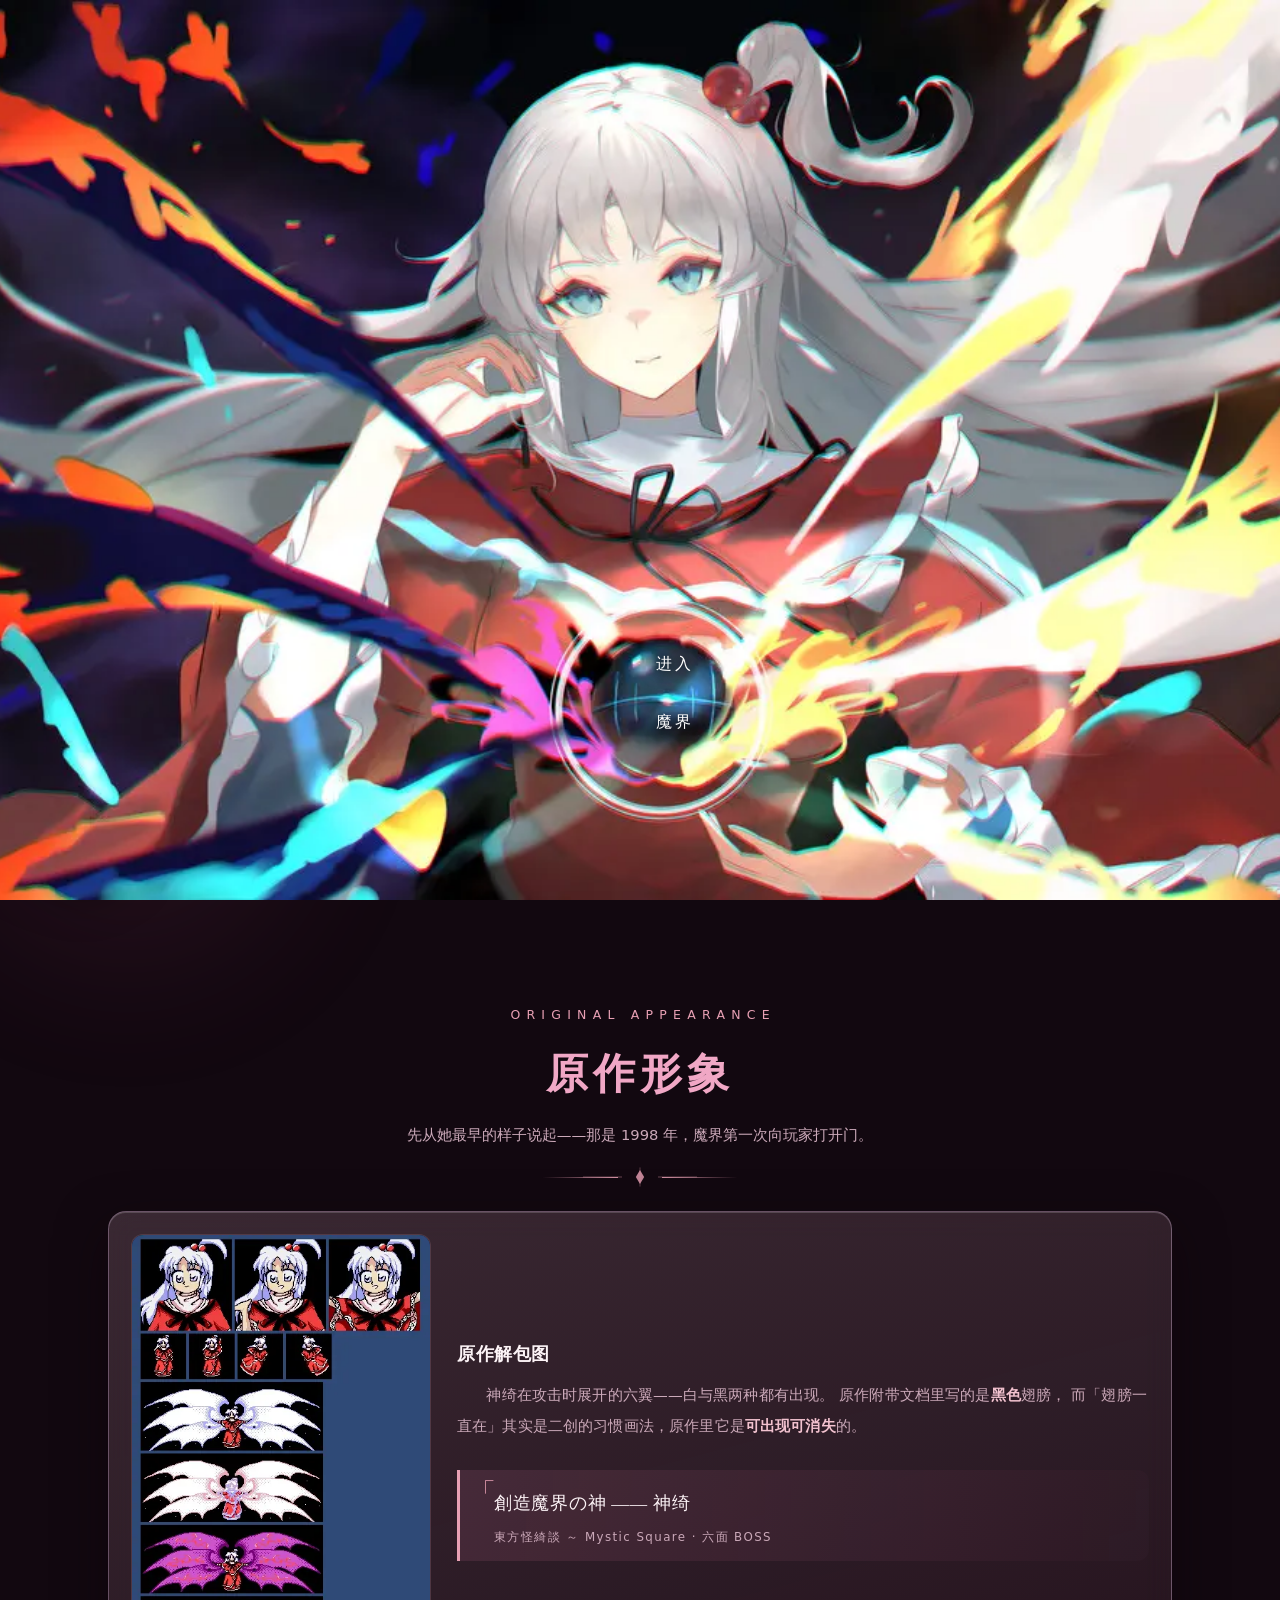
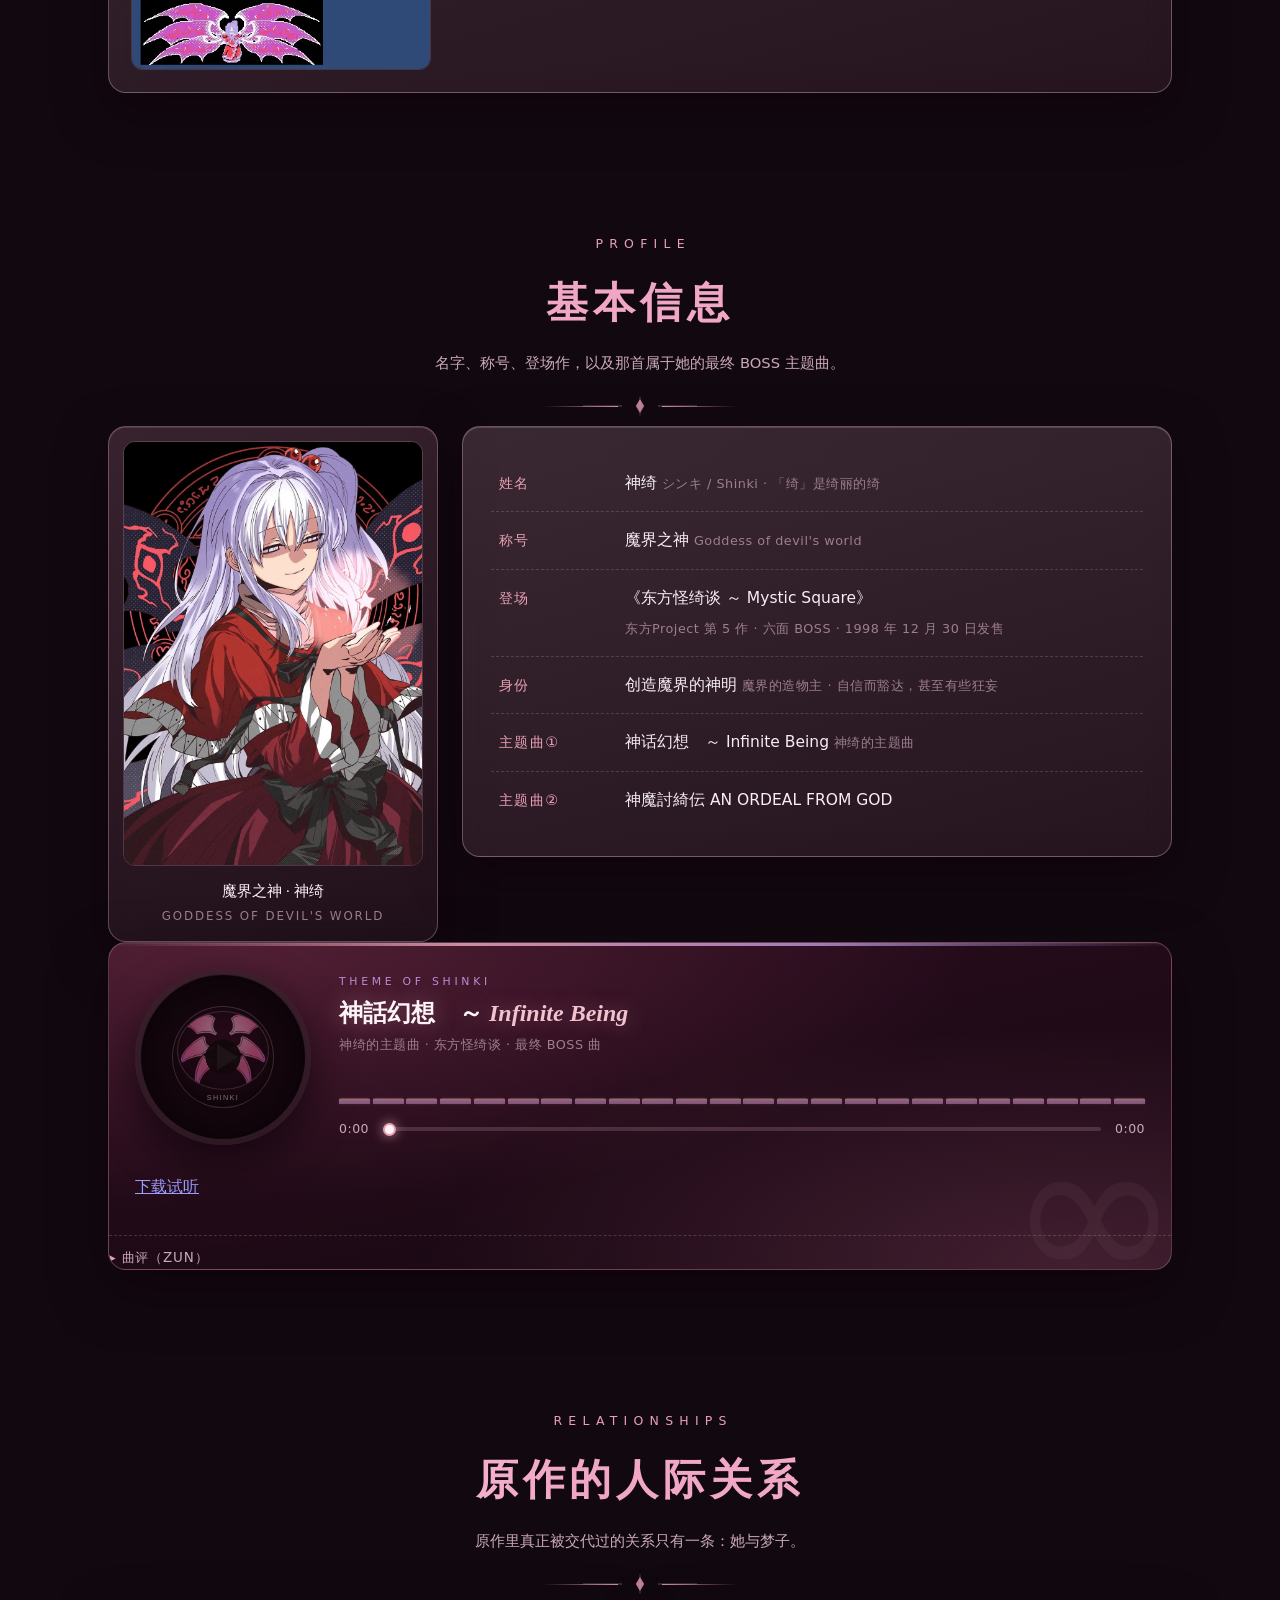
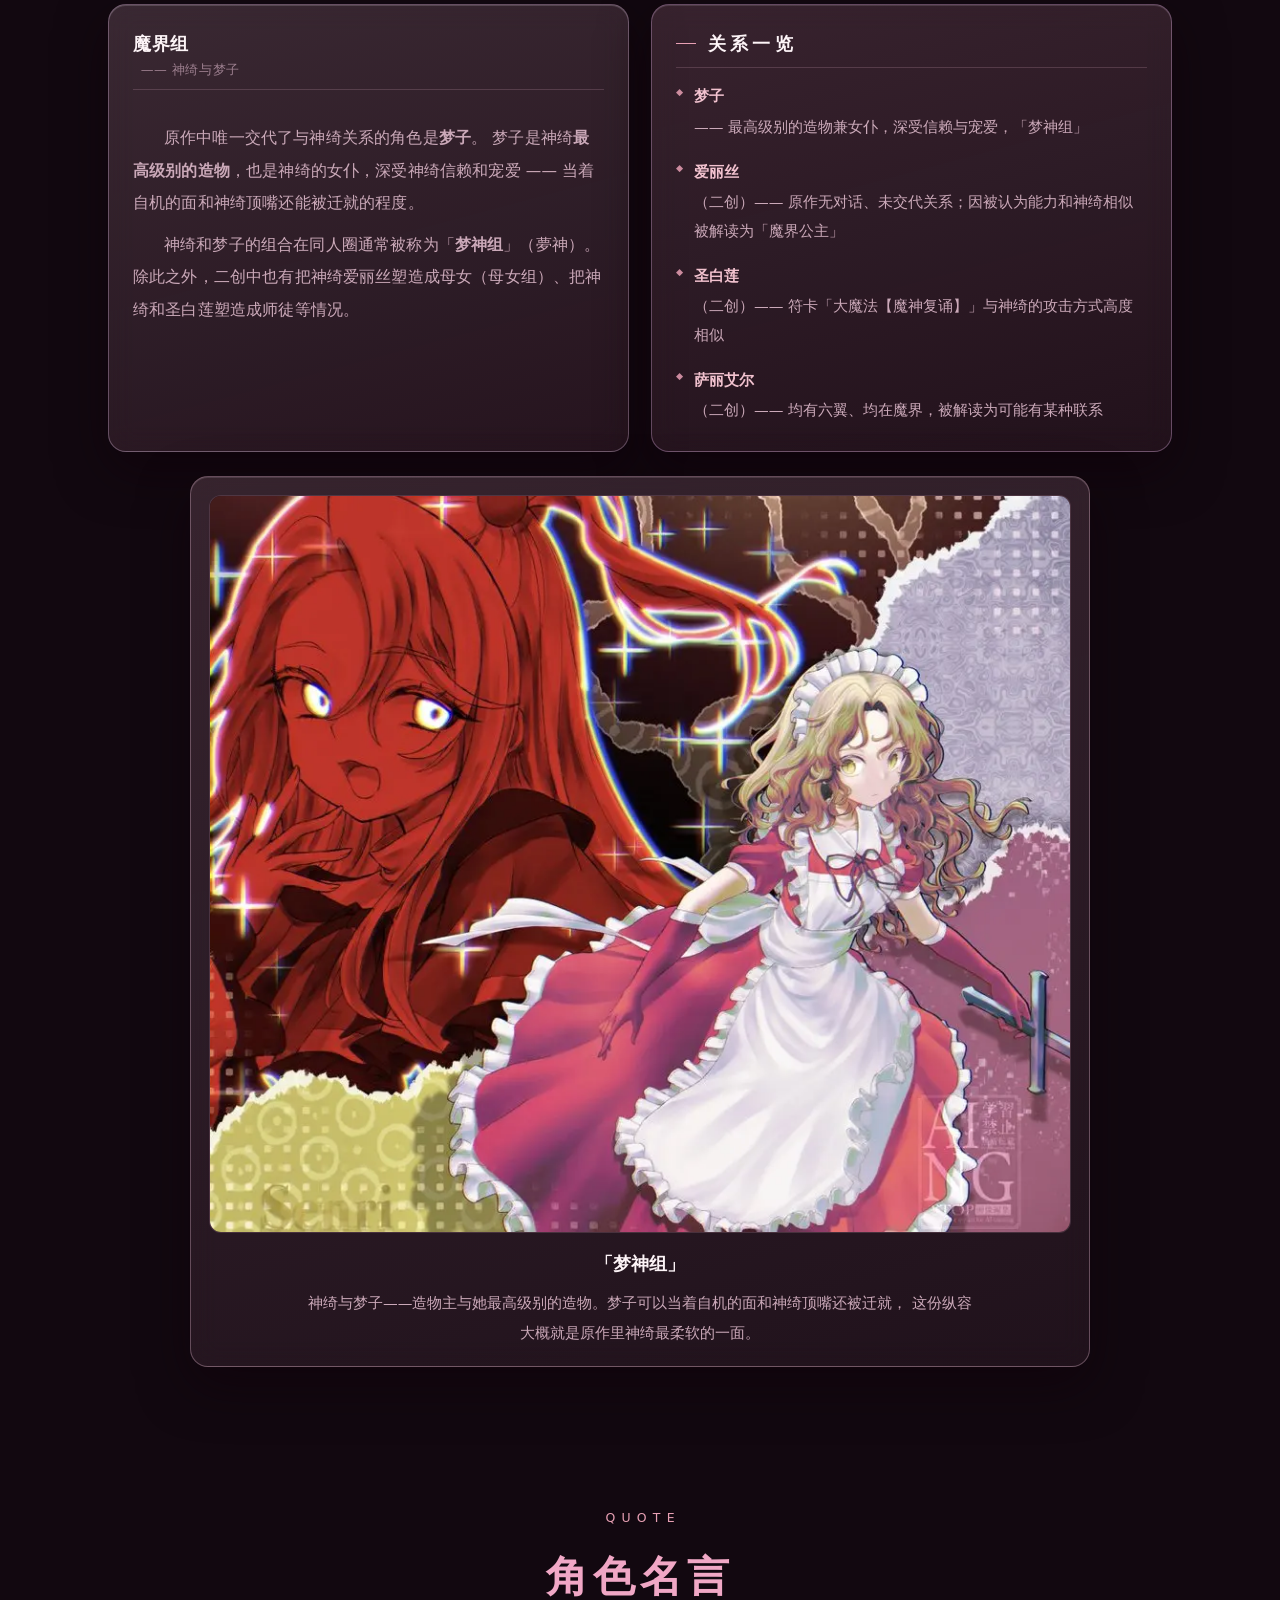
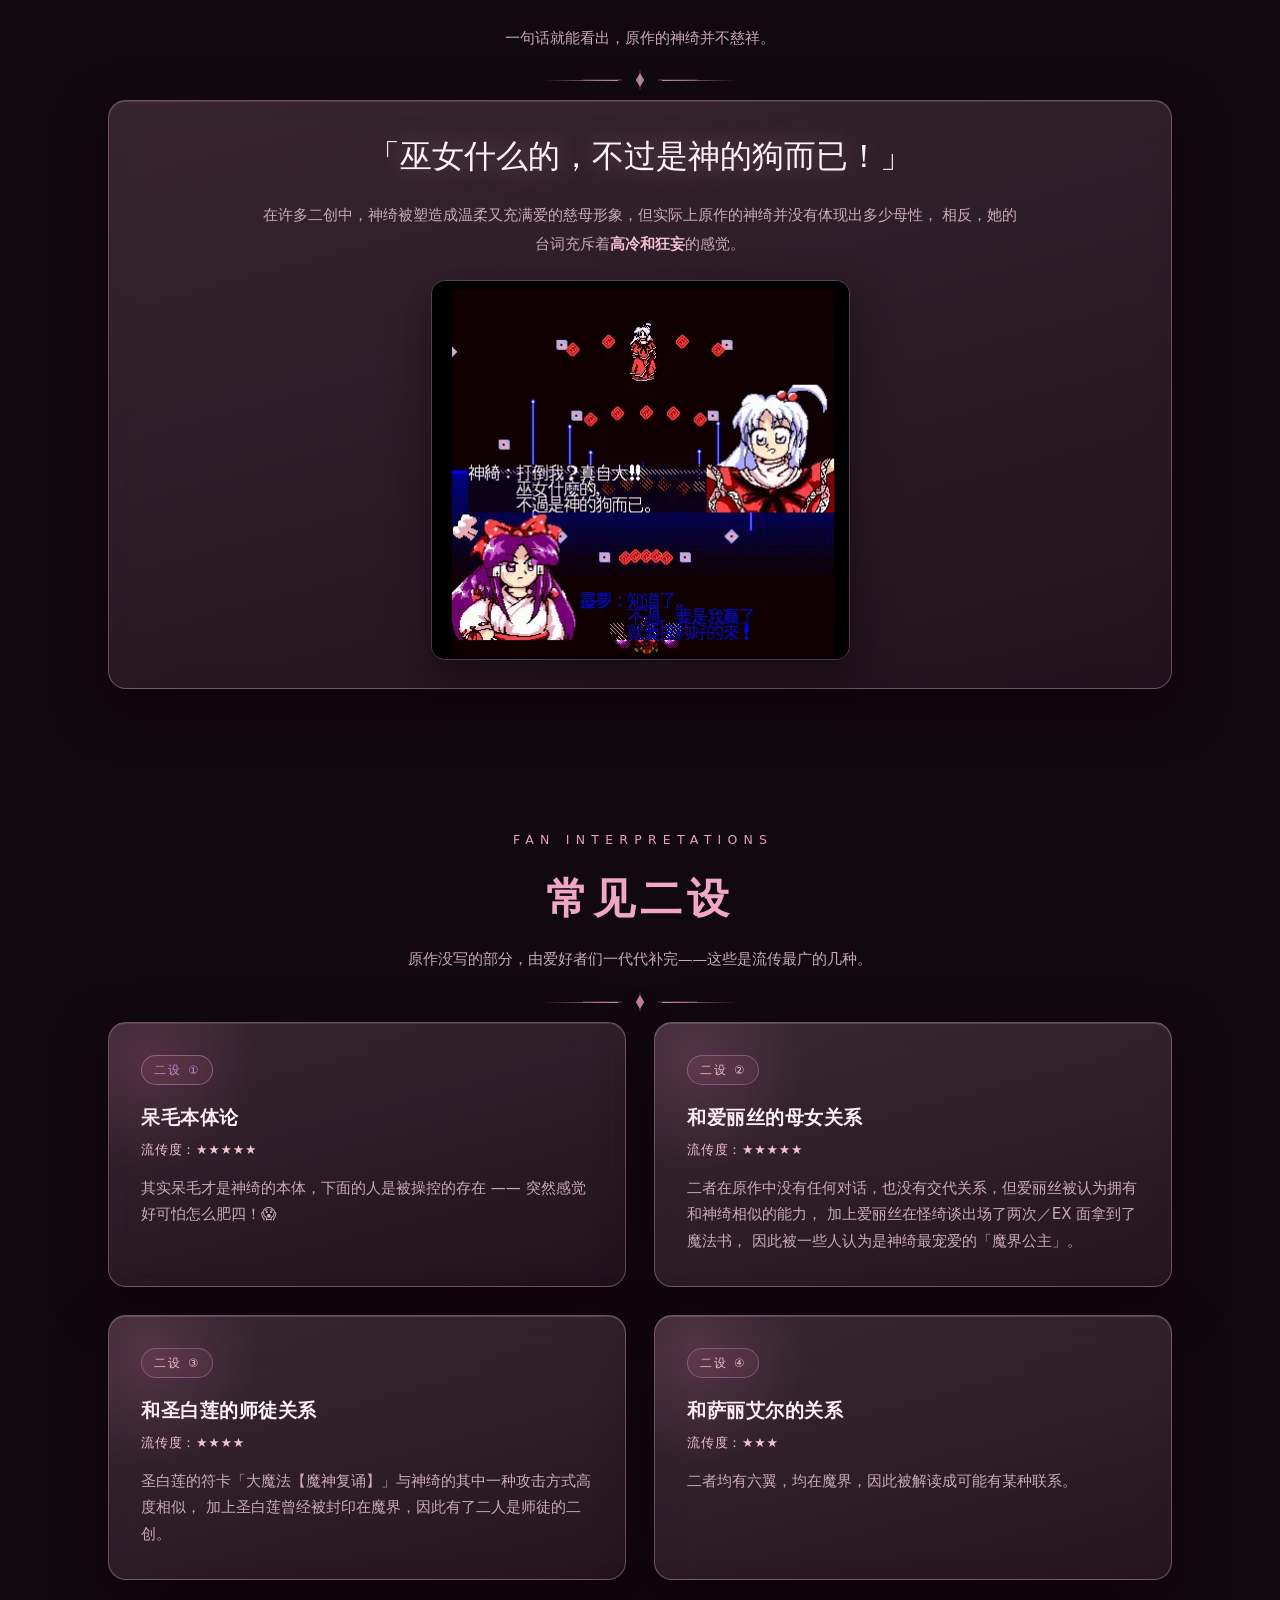
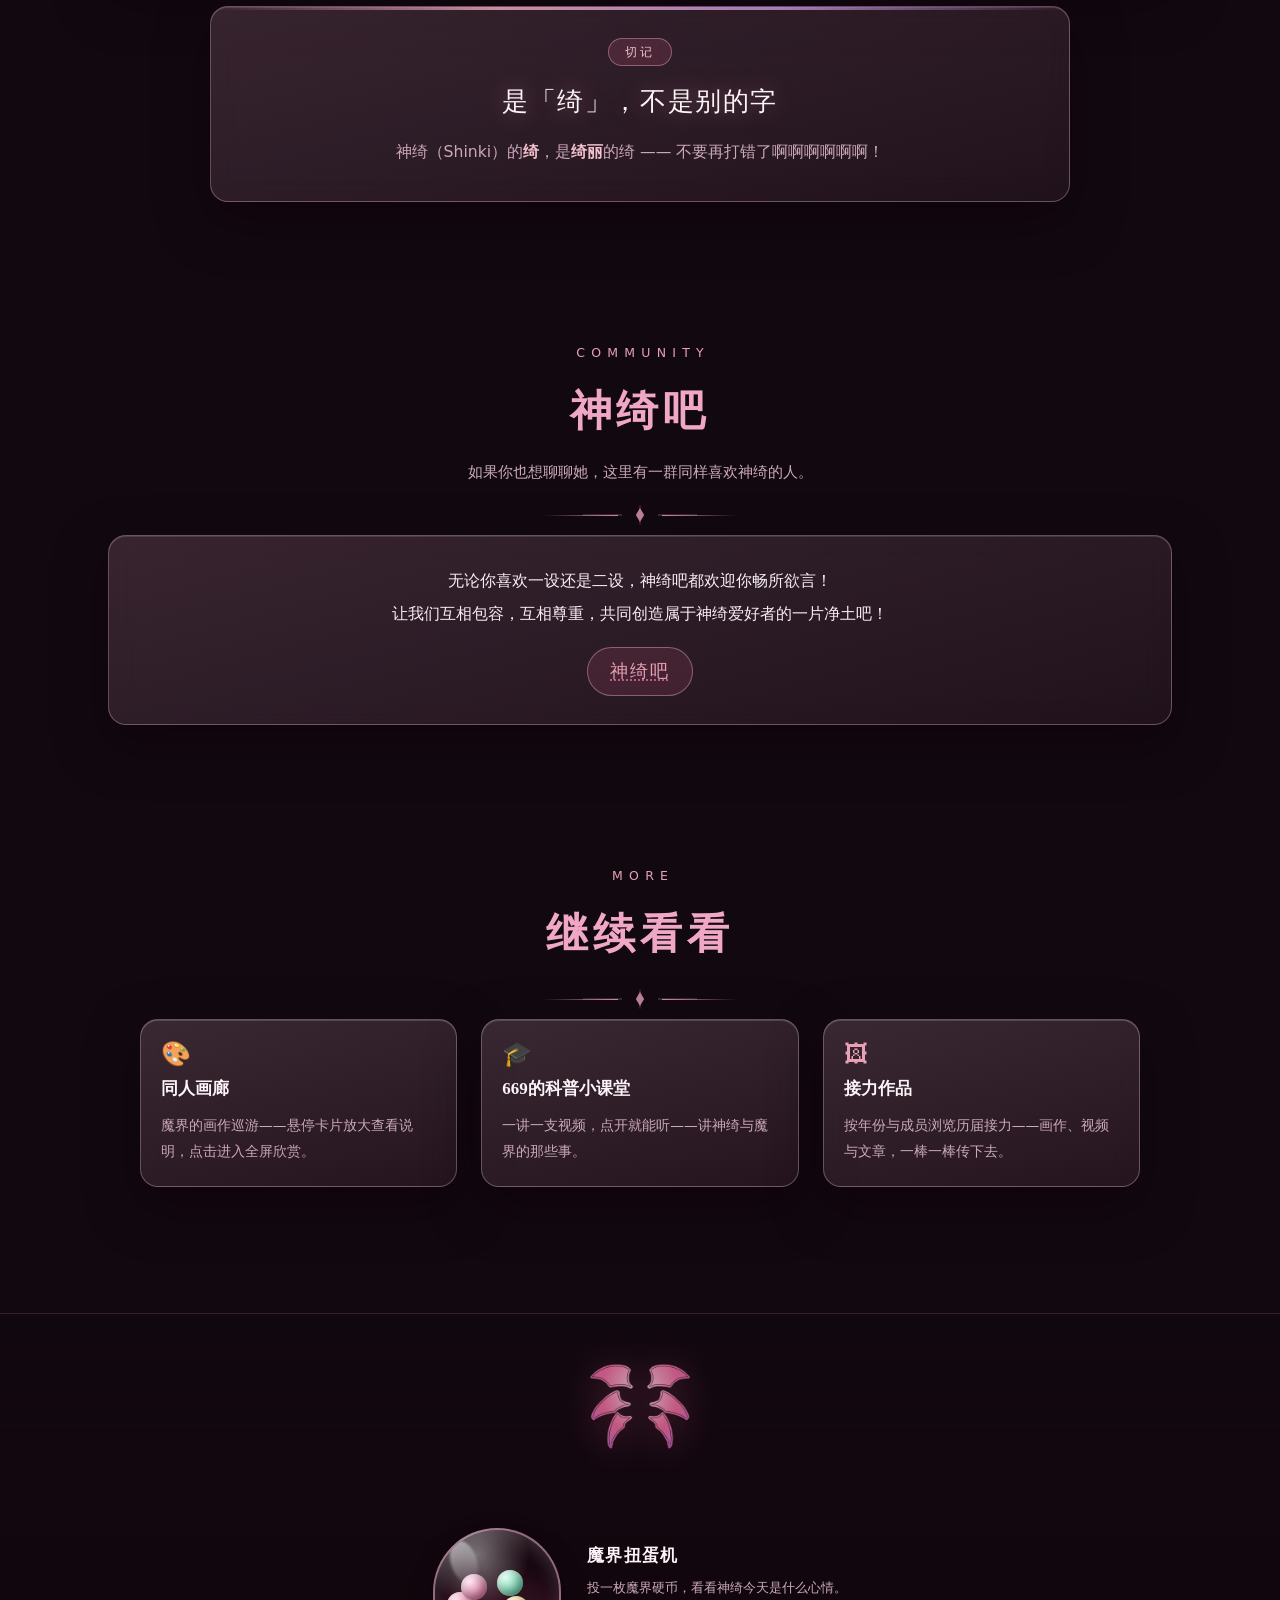
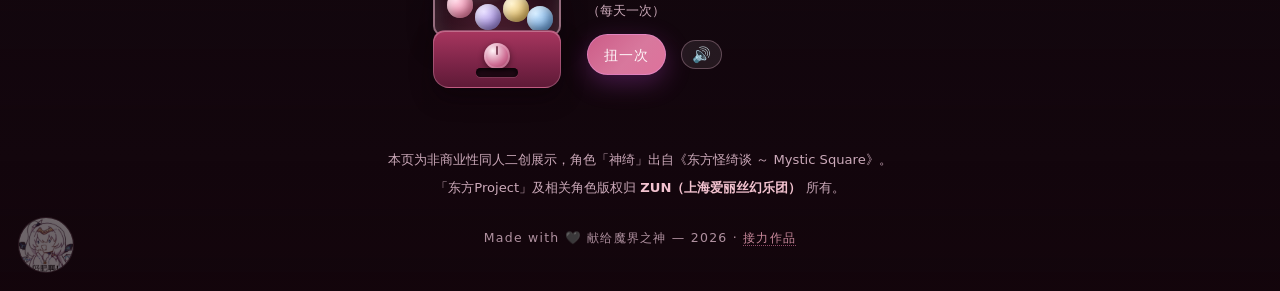
==== commit 0b41627b: "feat: 接入 Umami 统计（页面访问、外链、作品打开、视频播放）" ====
--- a/index.html
+++ b/index.html
@@ -10,6 +10,8 @@
   <link rel="stylesheet" href="assets/css/shinki.css">
   <link rel="stylesheet" href="assets/css/pet.css">
   <link rel="expect" href="#footer" blocking="render">
+    <script defer src="https://stats.metamiku.com/script.js" data-website-id="955d207d-6eb7-44bf-b611-22d98b4585f8" data-domains="shinki1108.com" data-exclude-search="true" data-exclude-hash="true" data-track-outbound-links="true"></script>
+  <script defer src="assets/js/analytics.js"></script>
   <script type="speculationrules">{"prerender":[{"where":{"and":[{"href_matches":"*.html","relative_to":"document"},{"not":{"selector_matches":"[target=_blank]"}}]},"eagerness":"moderate"}]}</script>
 
   <meta name="theme-color" content="#120810">
